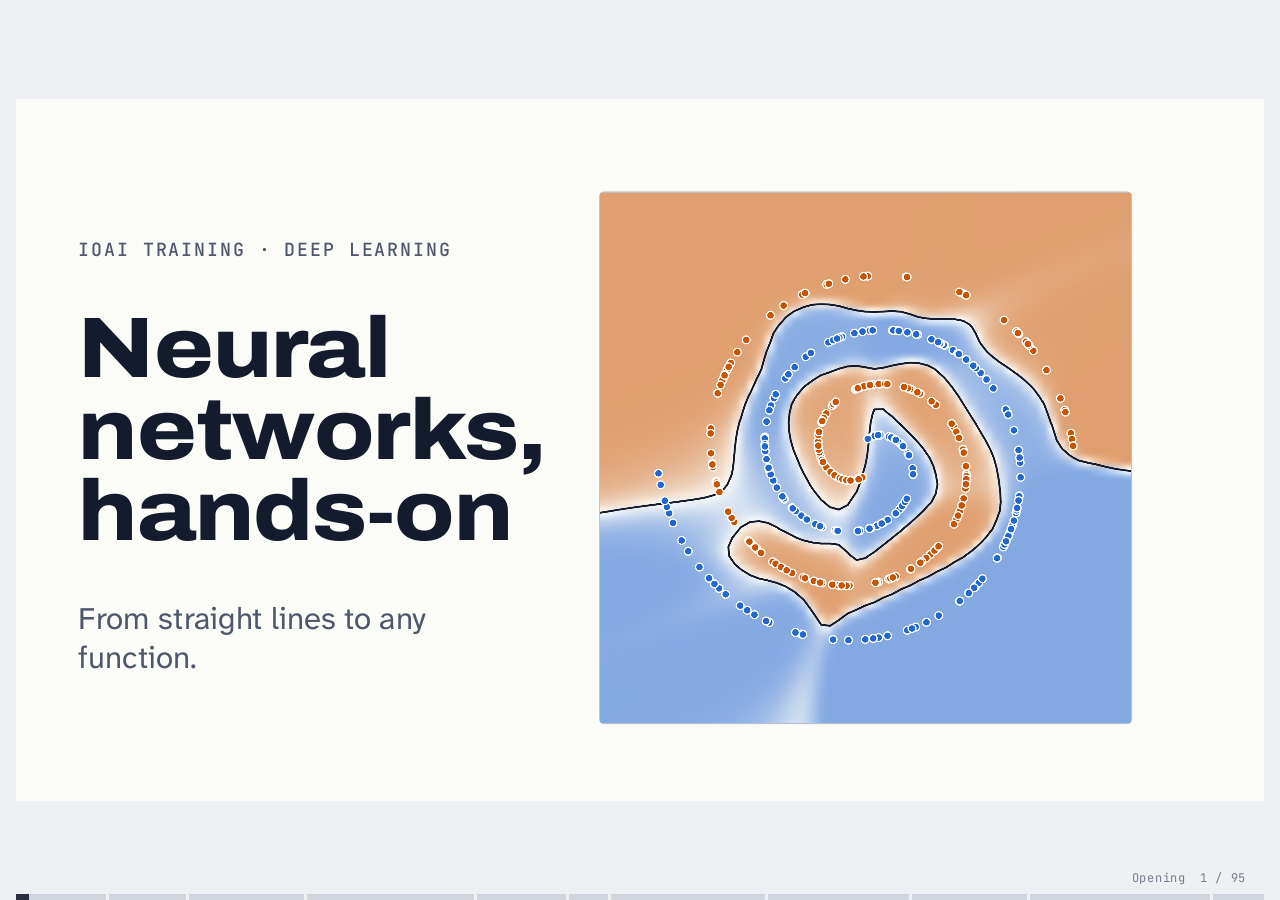
==== ioai-deep-learning/lecture-full.html @ a87f7455 "Lean main deck (50 slides) via src/LEAN.json; full deck kept as lecture-full.html; plain-words refre" ====
<!doctype html>
<html lang="en">
<head>
<meta charset="utf-8">
<meta name="viewport" content="width=device-width, initial-scale=1, viewport-fit=cover">
<title>Neural Networks, Hands-On</title>
<meta name="claude:viewport-fit-sides" content="cover">
<meta name="description" content="A 3-hour visual lecture on neural networks for olympiad training">
<style>
@font-face {
  font-family: 'Archivo';
  font-style: normal;
  font-weight: 400 900;
  font-stretch: 62% 125%;
  font-display: swap;
  src: url([data-uri]) format('woff2');
  unicode-range: U+0000-00FF, U+0131, U+0152-0153, U+02BB-02BC, U+02C6, U+02DA, U+02DC, U+0304, U+0308, U+0329, U+2000-206F, U+20AC, U+2122, U+2191, U+2193, U+2212, U+2215, U+FEFF, U+FFFD;
}
@font-face {
  font-family: 'Atkinson Hyperlegible Next';
  font-style: italic;
  font-weight: 400 400;
  font-display: swap;
  src: url([data-uri]) format('woff2');
  unicode-range: U+0000-00FF, U+0131, U+0152-0153, U+02BB-02BC, U+02C6, U+02DA, U+02DC, U+0304, U+0308, U+0329, U+2000-206F, U+20AC, U+2122, U+2191, U+2193, U+2212, U+2215, U+FEFF, U+FFFD;
}
@font-face {
  font-family: 'Atkinson Hyperlegible Next';
  font-style: normal;
  font-weight: 400 700;
  font-display: swap;
  src: url([data-uri]) format('woff2');
  unicode-range: U+0000-00FF, U+0131, U+0152-0153, U+02BB-02BC, U+02C6, U+02DA, U+02DC, U+0304, U+0308, U+0329, U+2000-206F, U+20AC, U+2122, U+2191, U+2193, U+2212, U+2215, U+FEFF, U+FFFD;
}
@font-face {
  font-family: 'JetBrains Mono';
  font-style: normal;
  font-weight: 400 600;
  font-display: swap;
  src: url([data-uri]) format('woff2');
  unicode-range: U+0000-00FF, U+0131, U+0152-0153, U+02BB-02BC, U+02C6, U+02DA, U+02DC, U+0304, U+0308, U+0329, U+2000-206F, U+20AC, U+2122, U+2191, U+2193, U+2212, U+2215, U+FEFF, U+FFFD;
}
@font-face {
  font-family: 'STIX Two Text';
  font-style: italic;
  font-weight: 400 400;
  font-display: swap;
  src: url([data-uri]) format('woff2');
  unicode-range: U+0000-00FF, U+0131, U+0152-0153, U+02BB-02BC, U+02C6, U+02DA, U+02DC, U+0304, U+0308, U+0329, U+2000-206F, U+20AC, U+2122, U+2191, U+2193, U+2212, U+2215, U+FEFF, U+FFFD;
}
@font-face {
  font-family: 'STIX Two Text';
  font-style: normal;
  font-weight: 400 400;
  font-display: swap;
  src: url([data-uri]) format('woff2');
  unicode-range: U+0000-00FF, U+0131, U+0152-0153, U+02BB-02BC, U+02C6, U+02DA, U+02DC, U+0304, U+0308, U+0329, U+2000-206F, U+20AC, U+2122, U+2191, U+2193, U+2212, U+2215, U+FEFF, U+FFFD;
}
/* Layout: a fixed 1920x1080 stage on cool graph paper; one idea per slide,
   left-aligned on a 12-column grid with 96px margins; plots carry the meaning,
   words are labels. Class 0 is always blue, class 1 always orange, and anything
   about gradients or learning is magenta.                                     */
:root {
  --bg: #eef0f3;            /* around the stage */
  --paper: #fbfbf8;         /* slide surface */
  --ink: #141b2d;           /* text and main strokes */
  --muted: #4f586b;         /* secondary text, axes */
  --rule: #b9c0cc;          /* hairlines */
  --grid: #e1e5eb;          /* grid inside plots */
  --paper-grid: #eaedf2;    /* faint graph paper behind slides */
  --c0: #2266d0;            /* class 0 / "miss" / negative */
  --c1: #c85400;            /* class 1 / "made" / positive */
  --grad: #a8145f;          /* gradients and learning */
  --ok: #16794f;
  --bad: #b8261a;
  --hi: #ffe27a;            /* highlighter */
  --code-bg: #f1f2f6;
  --c0-soft: #d8e3f2;
  --c1-soft: #f3e0d0;
  --grad-soft: #eed6e0;
  --font-display: 'Archivo', 'Arial Narrow', 'Helvetica Neue', Arial, sans-serif;
  --font-body: 'Atkinson Hyperlegible Next', 'Atkinson Hyperlegible', 'Segoe UI', 'Helvetica Neue', Arial, sans-serif;
  --font-mono: 'JetBrains Mono', 'Cascadia Code', 'SFMono-Regular', Consolas, 'Liberation Mono', monospace;
  --font-math: 'STIX Two Text', 'Cambria Math', 'Times New Roman', serif;
}
@media (prefers-color-scheme: dark) {
  :root:not([data-theme="light"]) {
    --bg: #090c13; --paper: #121725; --ink: #e9edf5; --muted: #a7b0c2; --rule: #3a445c; --grid: #222a3d; --paper-grid: #181f2f;
    --c0: #6aa6ff; --c1: #ff9a3d; --grad: #f0448f; --ok: #4cc795; --bad: #ff7366; --hi: #5a4a12;
    --code-bg: #0d1220; --c0-soft: #253655; --c1-soft: #46342a; --grad-soft: #43213c;
    color-scheme: dark;
  }
}
:root[data-theme="dark"] {
  --bg: #090c13; --paper: #121725; --ink: #e9edf5; --muted: #a7b0c2; --rule: #3a445c; --grid: #222a3d; --paper-grid: #181f2f;
  --c0: #6aa6ff; --c1: #ff9a3d; --grad: #f0448f; --ok: #4cc795; --bad: #ff7366; --hi: #5a4a12;
  --code-bg: #0d1220; --c0-soft: #253655; --c1-soft: #46342a; --grad-soft: #43213c;
  color-scheme: dark;
}

[hidden] { display: none !important; }
html, body { height: 100%; }
body {
  margin: 0;
  background: var(--bg);
  color: var(--ink);
  font-family: var(--font-body);
  overflow: hidden;
  padding-left: max(16px, env(safe-area-inset-left, 0px));
  padding-right: max(16px, env(safe-area-inset-right, 0px));
  box-sizing: border-box;
}
:fullscreen body, body:has(#deck:fullscreen) { padding-left: 0; padding-right: 0; }
#deck { position: relative; width: 100%; height: 100%; overflow: hidden; }
#deck.no-cursor, #deck.no-cursor * { cursor: none !important; }

.stage {
  position: absolute; left: 0; top: 0;
  width: 1920px; height: 1080px;
  transform-origin: 0 0;
}

/* ---------- slide surface ---------- */
.slide {
  position: absolute; inset: 0;
  box-sizing: border-box;
  padding: 96px 96px 72px;
  background-color: var(--paper);
  background-image:
    linear-gradient(var(--paper-grid) 1.5px, transparent 1.5px),
    linear-gradient(90deg, var(--paper-grid) 1.5px, transparent 1.5px);
  background-size: 48px 48px;
  background-position: 0 0;
  font-size: 40px;
  line-height: 1.3;
  display: flex; flex-direction: column; gap: 32px;
  visibility: hidden;
  opacity: 0;
  transition: opacity .25s ease, visibility 0s linear .25s;
  overflow: hidden;
}
.slide.plain { background-image: none; }
.slide.is-active { visibility: visible; opacity: 1; transition: opacity .25s ease; }
@media (prefers-reduced-motion: reduce) { .slide, [data-step], [data-only] { transition: none !important; } }

/* ---------- type ---------- */
.slide h1, .slide h2, .slide h3 { font-family: var(--font-display); margin: 0; text-wrap: balance; letter-spacing: -0.01em; }
.slide h1 { font-size: 132px; line-height: 0.95; font-weight: 800; font-stretch: 112%; }
.slide h2 { font-size: 68px; line-height: 1.02; font-weight: 750; font-stretch: 108%; }
.slide h3 { font-size: 44px; line-height: 1.1; font-weight: 700; }
.slide p { margin: 0; max-width: 28em; }
.kicker {
  font-family: var(--font-mono); font-size: 28px; letter-spacing: .1em; text-transform: uppercase;
  color: var(--muted); font-weight: 500;
}
.big { font-family: var(--font-display); font-size: 104px; line-height: 1; font-weight: 800; font-stretch: 110%; letter-spacing: -0.015em; text-wrap: balance; }
.huge { font-family: var(--font-display); font-size: 220px; line-height: .9; font-weight: 800; font-stretch: 115%; letter-spacing: -0.02em; }
.lead { font-size: 48px; line-height: 1.25; }
.small { font-size: 32px; }
.tiny { font-size: 28px; color: var(--muted); }
.muted { color: var(--muted); }
.c0 { color: var(--c0); } .c1 { color: var(--c1); } .grad { color: var(--grad); }
.ok { color: var(--ok); } .bad { color: var(--bad); }
.mono { font-family: var(--font-mono); }
.strike { text-decoration: line-through; text-decoration-thickness: 6px; text-decoration-color: var(--bad); }
mark { background: var(--hi); color: inherit; padding: 0 .12em; border-radius: 4px; }
.num { font-variant-numeric: tabular-nums; }

/* maths without a maths library: <span class="m"><i>w</i><sub>1</sub>…</span> */
.m { font-family: var(--font-math); font-size: 1.12em; white-space: nowrap; }
.m i { font-style: italic; }
.m b { font-weight: 700; font-style: normal; }
.m sub, .m sup { font-size: .62em; line-height: 0; }
.eq { font-family: var(--font-math); font-size: 64px; line-height: 1.3; }
.eq i { font-style: italic; }
.eq sub, .eq sup { font-size: .6em; line-height: 0; }
.frac { display: inline-flex; flex-direction: column; vertical-align: middle; text-align: center; font-size: .9em; margin: 0 .1em; }
.frac > span:first-child { border-bottom: 3px solid currentColor; padding: 0 .15em; }

/* ---------- layout helpers ---------- */
.row { display: flex; gap: 48px; align-items: center; }
.col { display: flex; flex-direction: column; gap: 24px; }
.split { display: grid; grid-template-columns: 1fr 1fr; gap: 64px; align-items: center; flex: 1; min-height: 0; }
.split-37 { grid-template-columns: 3fr 7fr; }
.split-46 { grid-template-columns: 4fr 6fr; }
.split-64 { grid-template-columns: 6fr 4fr; }
.split-73 { grid-template-columns: 7fr 3fr; }
.split > * { min-width: 0; }
.grow { flex: 1; min-height: 0; }
.center { align-items: center; justify-content: center; text-align: center; }
.center p { margin-left: auto; margin-right: auto; }
.bottom { margin-top: auto; }
.stack { display: grid; }
.stack > * { grid-area: 1 / 1; }
.fill-center { flex: 1; display: flex; align-items: center; justify-content: center; min-height: 0; }
.gap-s { gap: 16px; } .gap-l { gap: 72px; }
.w-100 { width: 100%; }

/* small labelled marker for activity types: predict / try / paper / code / pair */
.tag {
  display: inline-flex; align-items: center; gap: .5em;
  font-family: var(--font-mono); font-size: 28px; font-weight: 600; letter-spacing: .1em; text-transform: uppercase;
  padding: 8px 18px 7px; border: 3px solid currentColor; border-radius: 0; color: var(--ink);
  width: fit-content;
}
.tag-try, .tag-paper, .tag-code, .tag-pair { color: var(--ink); }
.tag-predict { background: var(--ink); color: var(--paper); border-color: var(--ink); }
.tag-warn { color: var(--bad); }

/* boxed figure / panel, used sparingly */
.panel { background: var(--paper); border: 2px solid var(--rule); border-radius: 4px; padding: 28px 32px; }
.panel-tight { padding: 16px 20px; }
.callout { border-left: 8px solid var(--grad); padding: 8px 0 8px 28px; }

/* tables */
.tbl { border-collapse: collapse; font-size: 34px; }
.tbl th, .tbl td { text-align: left; padding: 14px 28px 14px 0; border-bottom: 2px solid var(--rule); vertical-align: top; }
.tbl th { font-family: var(--font-mono); font-size: 22px; letter-spacing: .1em; text-transform: uppercase; color: var(--muted); font-weight: 600; }
.tbl tr:last-child td { border-bottom: 0; }

/* ---------- step builds ---------- */
[data-step] { opacity: 0; transform: translateY(14px); transition: opacity .35s ease, transform .35s ease; }
[data-step].is-shown { opacity: 1; transform: none; }
[data-step].fade { transform: none; }
[data-step].dim-after.is-shown:not(.is-current) { opacity: .35; }
[data-only] { opacity: 0; visibility: hidden; transition: opacity .3s ease; }
[data-only].is-shown { opacity: 1; visibility: visible; }
[data-until].is-gone { opacity: 0; visibility: hidden; }
.stack > [data-only] { transition: opacity .3s ease, visibility 0s; }

/* ---------- code ---------- */
pre.code {
  margin: 0; font-family: var(--font-mono); font-size: 34px; line-height: 1.5;
  background: var(--code-bg); border-radius: 0; padding: 28px 36px; color: var(--ink);
  overflow: hidden; white-space: pre; tab-size: 4; border: 0; border-left: 6px solid var(--ink); max-width: 100%; box-sizing: border-box;
  font-variant-ligatures: none;
}
pre.code-s { font-size: 28px; padding: 22px 28px; }
pre.code-l { font-size: 40px; }
pre.code code { font-family: inherit; }
pre.code .ln { display: inline-block; min-width: 100%; transition: opacity .3s ease, background-color .3s ease; border-radius: 4px; }
pre.code.has-hl .ln { opacity: .45; }
pre.code.has-hl .ln.hl { opacity: 1; background: var(--hi); box-shadow: -14px 0 0 var(--hi), 14px 0 0 var(--hi); }
.t-kw, .t-dec { color: var(--ink); font-weight: 700; }
.t-str { color: var(--ok); }
.t-num { color: var(--ink); }
.t-com { color: var(--muted); font-style: italic; }
.t-fn, .t-bi { color: var(--ink); }
.t-self { color: var(--ink); font-style: italic; }
.t-attr { color: inherit; }
.t-op { color: var(--muted); }
code.ic { font-family: var(--font-mono); font-size: .85em; background: var(--code-bg); padding: .05em .3em; border-radius: 6px; border: 1.5px solid var(--rule); white-space: nowrap; }

/* ---------- demo controls ---------- */
canvas { display: block; touch-action: none; }
.ui-row { display: flex; flex-wrap: wrap; gap: 20px 32px; align-items: center; }
.ui-slider { display: grid; grid-template-columns: auto 1fr auto; align-items: center; gap: 20px; font-size: 32px; min-width: 0; }
.ui-slider-label { color: var(--muted); white-space: nowrap; }
.ui-slider-value { font-family: var(--font-mono); font-size: 30px; min-width: 4.2em; text-align: right; font-variant-numeric: tabular-nums; color: var(--ink); }
.ui-slider input[type=range] { -webkit-appearance: none; appearance: none; width: 100%; min-width: 220px; height: 44px; background: transparent; cursor: pointer; margin: 0; }
.ui-slider input[type=range]::-webkit-slider-runnable-track { height: 8px; background: var(--rule); border-radius: 4px; }
.ui-slider input[type=range]::-moz-range-track { height: 8px; background: var(--rule); border-radius: 4px; }
.ui-slider input[type=range]::-webkit-slider-thumb { -webkit-appearance: none; width: 36px; height: 36px; border-radius: 50%; background: var(--ink); margin-top: -14px; border: 4px solid var(--paper); box-shadow: 0 0 0 2px var(--ink); }
.ui-slider input[type=range]::-moz-range-thumb { width: 28px; height: 28px; border-radius: 50%; background: var(--ink); border: 4px solid var(--paper); box-shadow: 0 0 0 2px var(--ink); }
.ui-slider input[type=range]:focus-visible { outline: 3px solid var(--grad); outline-offset: 4px; border-radius: 8px; }
.ui-btn {
  font-family: var(--font-body); font-size: 30px; font-weight: 700; color: var(--ink);
  background: var(--paper); border: 3px solid var(--ink); border-radius: 8px; padding: 10px 26px; cursor: pointer;
}
.ui-btn:hover { background: var(--code-bg); }
.ui-btn:focus-visible, .ui-choice button:focus-visible { outline: 3px solid var(--grad); outline-offset: 3px; }
.ui-btn-primary { background: var(--ink); color: var(--paper); }
.ui-btn-primary:hover { background: var(--ink); opacity: .88; }
.ui-choice { align-self: flex-start; display: inline-flex; align-items: center; gap: 0; border: 3px solid var(--ink); border-radius: 8px; overflow: hidden; }
.ui-choice-label { padding: 0 18px; color: var(--muted); font-size: 26px; }
.ui-choice button { font-family: var(--font-body); font-size: 28px; font-weight: 700; background: var(--paper); color: var(--ink); border: 0; border-left: 3px solid var(--ink); padding: 10px 22px; cursor: pointer; }
.ui-choice-label + button { border-left: 3px solid var(--ink); }
.ui-choice button:first-child { border-left: 0; }
.ui-choice button.is-on { background: var(--ink); color: var(--paper); }
.ui-readout { display: flex; flex-direction: column; gap: 2px; }
.ui-readout-label { font-family: var(--font-mono); font-size: 26px; letter-spacing: .12em; text-transform: uppercase; color: var(--muted); }
.ui-readout-value { font-family: var(--font-mono); font-size: 44px; font-weight: 600; font-variant-numeric: tabular-nums; }

/* ---------- deck chrome ---------- */
.deck-bar { position: absolute; left: 0; right: 0; bottom: 0; height: 6px; display: flex; gap: 3px; z-index: 5; opacity: .9; }
.deck-bar-seg { background: color-mix(in srgb, var(--rule) 60%, transparent); position: relative; }
.deck-bar-fill { position: absolute; inset: 0 auto 0 0; width: 0; background: var(--muted); transition: width .3s ease; }
.deck-bar-seg.is-current .deck-bar-fill { background: var(--ink); }
.deck-corner {
  position: absolute; right: 18px; bottom: 14px; z-index: 5; display: flex; gap: 14px; align-items: baseline;
  font-family: var(--font-mono); font-size: 12px; color: var(--muted); letter-spacing: .06em; pointer-events: none; opacity: .75;
}
.deck-corner-clock { color: var(--grad); font-weight: 700; }
.deck-black { position: absolute; inset: 0; background: #000; z-index: 40; }
.deck-laser {
  position: absolute; left: -11px; top: -11px; width: 22px; height: 22px; border-radius: 50%; z-index: 50; pointer-events: none;
  background: radial-gradient(circle, #ff2a2a 0 35%, rgba(255, 42, 42, .35) 36% 100%);
  box-shadow: 0 0 18px 6px rgba(255, 42, 42, .45);
}
.deck-notes {
  position: absolute; left: 0; right: 0; bottom: 0; max-height: 46%; overflow: auto; z-index: 30;
  background: var(--paper); border-top: 3px solid var(--grad); color: var(--ink);
  padding: 16px max(24px, env(safe-area-inset-right, 0px)) 24px max(24px, env(safe-area-inset-left, 0px));
  font-size: 17px; line-height: 1.5; box-shadow: 0 -10px 30px rgba(0, 0, 0, .15);
}
.deck-notes-head { display: flex; justify-content: space-between; gap: 16px; flex-wrap: wrap; font-family: var(--font-mono); font-size: 13px; color: var(--muted); margin-bottom: 10px; }
.deck-notes-pace em { color: var(--bad); font-style: normal; font-weight: 700; }
.deck-notes-body { max-width: 75ch; }
.deck-notes-body p { margin: 0 0 .6em; }
.deck-notes-body ul, .deck-notes-body ol { margin: 0 0 .6em; padding-left: 1.3em; }
.deck-notes-body b { color: var(--ink); }
.deck-notes-body .say::before { content: 'SAY  '; font-family: var(--font-mono); font-size: 11px; color: var(--grad); font-weight: 700; letter-spacing: .1em; }
.deck-notes-body .ask::before { content: 'ASK  '; font-family: var(--font-mono); font-size: 11px; color: var(--c0); font-weight: 700; letter-spacing: .1em; }
.deck-notes-body .ans::before { content: 'ANSWER  '; font-family: var(--font-mono); font-size: 11px; color: var(--ok); font-weight: 700; letter-spacing: .1em; }
.deck-notes-body .do::before { content: 'DO  '; font-family: var(--font-mono); font-size: 11px; color: var(--c1); font-weight: 700; letter-spacing: .1em; }
.deck-notes-body .time::before { content: 'TIME  '; font-family: var(--font-mono); font-size: 11px; color: var(--muted); font-weight: 700; letter-spacing: .1em; }

.deck-overview { position: absolute; inset: 0; z-index: 35; background: var(--bg); overflow: auto; }
.deck-overview-inner {
  display: grid; grid-template-columns: repeat(auto-fill, minmax(240px, 1fr)); gap: 28px;
  padding: 28px max(24px, env(safe-area-inset-right, 0px)) 40px max(24px, env(safe-area-inset-left, 0px));
}
.deck-ov-sec h3 { font-family: var(--font-display); font-size: 18px; margin: 0 0 8px; font-weight: 750; }
.deck-ov-sec h3 span { font-family: var(--font-mono); color: var(--grad); margin-right: 4px; }
.deck-ov-sec h3 em { font-family: var(--font-mono); font-size: 12px; color: var(--muted); font-style: normal; font-weight: 400; margin-left: 6px; }
.deck-ov-sec ol { list-style: none; margin: 0; padding: 0; }
.deck-ov-sec li { font-size: 14px; padding: 4px 6px; border-radius: 4px; cursor: pointer; display: flex; gap: 8px; }
.deck-ov-sec li:hover { background: var(--paper); }
.deck-ov-sec li.is-current { background: var(--ink); color: var(--paper); }
.deck-ov-sec li .n { font-family: var(--font-mono); color: var(--muted); min-width: 2.2em; text-align: right; }
.deck-ov-sec li.is-current .n { color: inherit; }
.deck-help { position: absolute; inset: 0; z-index: 45; display: grid; place-items: center; background: color-mix(in srgb, var(--bg) 70%, transparent); }
.deck-help-card { background: var(--paper); border: 2px solid var(--rule); border-radius: 12px; padding: 24px 32px; max-width: min(560px, 90vw); }
.deck-help-card h2 { font-family: var(--font-display); margin: 0 0 12px; font-size: 22px; }
.deck-help-card dl { display: grid; grid-template-columns: auto 1fr; gap: 6px 20px; margin: 0; font-size: 15px; }
.deck-help-card dt { font-family: var(--font-mono); color: var(--grad); }
.deck-help-card dd { margin: 0; }

/* presenter window: slide on the left, notes on the right */
.is-presenter body { display: flex; gap: 24px; padding: 16px max(16px, env(safe-area-inset-right, 0px)) 16px max(16px, env(safe-area-inset-left, 0px)); overflow: auto; height: auto; min-height: 100%; }
.is-presenter #deck { flex: none; }
.is-presenter .deck-presenter-panel { flex: 1; min-width: 0; font-size: 19px; line-height: 1.5; }
.is-presenter .deck-presenter-panel .deck-notes-head { font-family: var(--font-mono); font-size: 15px; color: var(--muted); display: flex; flex-direction: column; gap: 6px; margin-bottom: 14px; }
.is-presenter .deck-presenter-panel .deck-notes-pace b { font-size: 28px; color: var(--grad); }
@media (max-width: 900px) { .is-presenter body { flex-direction: column; } }

/* ---------- widgets ---------- */
.pg { display: flex; flex-direction: column; gap: 20px; }
.pg-main { display: flex; gap: 36px; align-items: flex-start; }
.pg-canvas canvas { border-radius: 8px; }
.pg-side { display: flex; flex-direction: column; gap: 26px; min-width: 0; }
.pg-readouts { gap: 40px; }
.pg-neurons { display: flex; flex-direction: column; gap: 12px; }
.pg-neuron { border-radius: 6px; border: 2px solid var(--rule); }
.pg-loss canvas { border-bottom: 2px solid var(--rule); }
.fit1d { display: flex; flex-direction: column; gap: 22px; }
.fit1d-controls { gap: 28px 40px; }
.courtnet { display: flex; gap: 48px; align-items: flex-start; }
.courtnet canvas { border-radius: 6px; }
.courtnet-side { display: flex; flex-direction: column; gap: 28px; min-width: 0; }
.timer { display: flex; flex-direction: column; gap: 24px; align-items: flex-start; }
.timer-face { font-family: var(--font-mono); font-size: 200px; line-height: 1; font-weight: 600; font-variant-numeric: tabular-nums; letter-spacing: -0.02em; color: var(--ink); }
.timer.is-done .timer-face { color: var(--paper); background: var(--ink); padding: 0 .1em; }
svg.net { overflow: visible; max-width: 100%; height: auto; }
svg.loop { max-width: 100%; height: auto; overflow: visible; }
.map { display: flex; flex-direction: column; gap: 10px; }
.map-row { display: grid; grid-template-columns: 110px 520px 1fr auto; align-items: center; gap: 28px; font-size: 34px; }
.map-clock { font-family: var(--font-mono); font-size: 28px; color: var(--muted); font-variant-numeric: tabular-nums; }
.map-bar { height: 34px; position: relative; }
.map-bar span { position: absolute; inset: 0 auto 0 0; background: var(--ink); border-radius: 4px; }
.map-row.brk .map-bar span { background: var(--rule); }
.map-row.brk .map-title { color: var(--muted); }
.map-row.code .map-bar span { background: var(--c0); }
.map-row.task .map-bar span { background: var(--c1); }
.map-min { font-family: var(--font-mono); font-size: 26px; color: var(--muted); }

/* ---------- diagram vocabulary (inline SVG with class="dg") ---------- */
svg.dg { overflow: visible; max-width: 100%; height: auto; }
.dg text { dominant-baseline: central; }
.dg .nrn { fill: var(--paper); stroke: var(--ink); stroke-width: 3.5; }
.dg .nrn.in { fill: var(--code-bg); }
.dg .nrn.out { stroke-width: 5; }
.dg .nrn.on { fill: var(--hi); }
.dg .w { stroke-linecap: round; stroke-opacity: .85; stroke: var(--muted); stroke-width: 3; }
.dg .w.pos { stroke: var(--c1); } .dg .w.neg { stroke: var(--c0); }
.dg .w.off { stroke: var(--rule); stroke-dasharray: 2 8; }
.dg .box { fill: var(--paper); stroke: var(--ink); stroke-width: 3; }
.dg .box.act { fill: var(--code-bg); }
.dg .flow { fill: none; stroke: var(--ink); stroke-width: 5; marker-end: url(#ah-ink); }
.dg .back { fill: none; stroke: var(--grad); stroke-width: 5; stroke-dasharray: 14 10; marker-end: url(#ah-grad); }
.dg .lbl { font: 600 30px var(--font-mono); fill: var(--ink); text-anchor: middle; }
.dg .lbl-s { font: 500 28px var(--font-mono); fill: var(--muted); text-anchor: middle; }
.dg .lbl-m { font: italic 36px var(--font-math); fill: var(--ink); text-anchor: middle; }
.dg .lbl-g { font: italic 36px var(--font-math); fill: var(--grad); text-anchor: middle; }
.dg .lbl-b { font: 800 40px var(--font-display); fill: var(--ink); text-anchor: middle; }
.dg .t-data { fill: var(--code-bg); stroke: var(--ink); stroke-width: 3; }
.dg .t-param { fill: var(--grad-soft); stroke: var(--ink); stroke-width: 3; }
.dg .t-gradt { fill: none; stroke: var(--grad); stroke-width: 4; stroke-dasharray: 12 8; }
.dg .t-shared { stroke: var(--ink); stroke-width: 7; }
.dg .t-clash { stroke: var(--bad); stroke-width: 7; }
.dg .c0 { fill: var(--c0); } .dg .c1 { fill: var(--c1); } .dg .ink { fill: var(--ink); } .dg .muted { fill: var(--muted); }

/* pen and whiteboard (keys D, E, W) */
.deck-ink { position: absolute; inset: 0; width: 1920px; height: 1080px; z-index: 20; pointer-events: none; }
.deck-ink.is-drawing { pointer-events: auto; cursor: crosshair; touch-action: none; }
.deck-board {
  position: absolute; inset: 0; z-index: 19; background-color: var(--paper);
  background-image: linear-gradient(var(--grid) 1.5px, transparent 1.5px), linear-gradient(90deg, var(--grid) 1.5px, transparent 1.5px);
  background-size: 48px 48px;
}

</style>
</head>
<body>
<svg width="0" height="0" style="position:absolute" aria-hidden="true"><defs><marker id="ah-ink" viewBox="0 0 12 12" refX="10" refY="6" markerWidth="5" markerHeight="5" markerUnits="strokeWidth" orient="auto-start-reverse"><path d="M0,0 L12,6 L0,12 z" style="fill:var(--ink)"/></marker><marker id="ah-grad" viewBox="0 0 12 12" refX="10" refY="6" markerWidth="5" markerHeight="5" markerUnits="strokeWidth" orient="auto-start-reverse"><path d="M1,1 L11,6 L1,11" style="fill:none;stroke:var(--grad);stroke-width:2.2;stroke-linejoin:round"/></marker></defs></svg>
<div id="deck" role="application" aria-label="Slides"></div>
<script>
/* NN: a tiny, readable neural-network toolkit for the live demos.
   Seeded randomness, activations, an MLP with backprop, SGD / momentum / Adam,
   and small 2-D datasets. Everything runs in plain JS, fast enough to train
   a 2-8-8-1 network on 500 points many times per frame.                       */
(function () {
  'use strict';
  const NN = (window.NN = {});

  /* ---------- randomness ---------- */
  NN.rng = function (seed) {
    let a = (seed >>> 0) || 1;
    const r = function () {
      a = (a + 0x6d2b79f5) >>> 0;
      let t = a;
      t = Math.imul(t ^ (t >>> 15), t | 1);
      t ^= t + Math.imul(t ^ (t >>> 7), t | 61);
      return ((t ^ (t >>> 14)) >>> 0) / 4294967296;
    };
    r.normal = function () {
      let u = 0, v = 0;
      while (u === 0) u = r();
      v = r();
      return Math.sqrt(-2 * Math.log(u)) * Math.cos(2 * Math.PI * v);
    };
    r.uniform = (lo, hi) => lo + (hi - lo) * r();
    return r;
  };

  /* ---------- activations: f(z) and f'(z) ---------- */
  const sig = z => 1 / (1 + Math.exp(-z));
  NN.sigmoid = sig;
  const erfApprox = x => { // Abramowitz-Stegun 7.1.26
    const s = Math.sign(x); x = Math.abs(x);
    const t = 1 / (1 + 0.3275911 * x);
    const y = 1 - (((((1.061405429 * t - 1.453152027) * t) + 1.421413741) * t - 0.284496736) * t + 0.254829592) * t * Math.exp(-x * x);
    return s * y;
  };
  NN.act = {
    linear: { f: z => z, d: () => 1, name: 'none' },
    relu: { f: z => (z > 0 ? z : 0), d: z => (z > 0 ? 1 : 0), name: 'ReLU' },
    leaky: { f: z => (z > 0 ? z : 0.1 * z), d: z => (z > 0 ? 1 : 0.1), name: 'Leaky ReLU' },
    tanh: { f: z => Math.tanh(z), d: z => { const t = Math.tanh(z); return 1 - t * t; }, name: 'tanh' },
    sigmoid: { f: sig, d: z => { const s = sig(z); return s * (1 - s); }, name: 'sigmoid' },
    gelu: {
      f: z => 0.5 * z * (1 + erfApprox(z / Math.SQRT2)),
      d: z => 0.5 * (1 + erfApprox(z / Math.SQRT2)) + z * Math.exp(-z * z / 2) / Math.sqrt(2 * Math.PI),
      name: 'GELU',
    },
    silu: { f: z => z * sig(z), d: z => { const s = sig(z); return s + z * s * (1 - s); }, name: 'SiLU' },
    step: { f: z => (z > 0 ? 1 : 0), d: () => 0, name: 'step' },
  };

  /* ---------- MLP ---------- */
  // sizes like [2, 8, 8, 1]; hidden layers use `act`, the last layer is linear
  // (it outputs a logit for classification or a value for regression).
  function MLP(sizes, opt) {
    opt = opt || {};
    this.sizes = sizes.slice();
    this.act = opt.act || 'tanh';
    this.rng = NN.rng(opt.seed == null ? 1 : opt.seed);
    this.W = []; this.b = []; this.gW = []; this.gb = [];
    for (let l = 0; l < sizes.length - 1; l++) {
      const nin = sizes[l], nout = sizes[l + 1];
      // PyTorch nn.Linear default: U(-1/sqrt(in), 1/sqrt(in)); a bit larger helps tiny demos
      const k = (opt.initScale || 1) * Math.sqrt((this.act === 'relu' || this.act === 'leaky' ? 6 : 3) / nin);
      const W = new Float64Array(nin * nout);
      for (let i = 0; i < W.length; i++) W[i] = this.rng.uniform(-k, k);
      const b = new Float64Array(nout);
      if (this.act === 'relu' || this.act === 'leaky') for (let i = 0; i < nout; i++) b[i] = this.rng.uniform(-0.1, 0.1);
      this.W.push(W); this.b.push(b);
      this.gW.push(new Float64Array(nin * nout)); this.gb.push(new Float64Array(nout));
    }
    this.L = sizes.length - 1;
    // scratch buffers for one sample
    this.z = sizes.map(n => new Float64Array(n));
    this.a = sizes.map(n => new Float64Array(n));
    this.dz = sizes.map(n => new Float64Array(n));
  }
  NN.MLP = MLP;

  // forward one sample; returns the output array (shared buffer: copy if you keep it)
  MLP.prototype.forward = function (x) {
    const A = NN.act[this.act];
    const a0 = this.a[0];
    for (let i = 0; i < a0.length; i++) a0[i] = x[i];
    for (let l = 0; l < this.L; l++) {
      const nin = this.sizes[l], nout = this.sizes[l + 1];
      const W = this.W[l], b = this.b[l], ain = this.a[l], z = this.z[l + 1], aout = this.a[l + 1];
      const last = l === this.L - 1;
      for (let j = 0; j < nout; j++) {
        let s = b[j];
        const row = j * nin;
        for (let i = 0; i < nin; i++) s += W[row + i] * ain[i];
        z[j] = s;
        aout[j] = last ? s : A.f(s);
      }
    }
    return this.a[this.L];
  };
  MLP.prototype.predict = function (x) { return this.forward(x)[0]; };
  // value of hidden unit j in layer l (1-based hidden layers) after the last forward()
  MLP.prototype.hidden = function (l, j) { return this.a[l][j]; };

  MLP.prototype.zeroGrad = function () {
    for (let l = 0; l < this.L; l++) { this.gW[l].fill(0); this.gb[l].fill(0); }
  };

  // accumulate gradients for one sample, given dLoss/dOutput already in this.dz[L]
  MLP.prototype._backward = function () {
    const A = NN.act[this.act];
    for (let l = this.L - 1; l >= 0; l--) {
      const nin = this.sizes[l], nout = this.sizes[l + 1];
      const W = this.W[l], gW = this.gW[l], gb = this.gb[l];
      const dout = this.dz[l + 1], ain = this.a[l], din = this.dz[l];
      for (let i = 0; i < nin; i++) din[i] = 0;
      for (let j = 0; j < nout; j++) {
        const d = dout[j];
        if (d === 0) continue;
        gb[j] += d;
        const row = j * nin;
        for (let i = 0; i < nin; i++) { gW[row + i] += d * ain[i]; din[i] += d * W[row + i]; }
      }
      if (l > 0) { const z = this.z[l]; for (let i = 0; i < nin; i++) din[i] *= A.d(z[i]); }
    }
  };

  // one full pass over (a batch of) data: returns mean loss, leaves mean grads
  // loss: 'bce' (binary cross-entropy on logits, labels 0/1) or 'mse'
  MLP.prototype.lossAndGrad = function (X, Y, loss, idx) {
    this.zeroGrad();
    const n = idx ? idx.length : X.length;
    let total = 0;
    const dOut = this.dz[this.L];
    for (let t = 0; t < n; t++) {
      const k = idx ? idx[t] : t;
      const out = this.forward(X[k])[0];
      const y = Y[k];
      if (loss === 'mse') {
        const e = out - y;
        total += e * e;
        dOut[0] = 2 * e / n;
      } else {
        // log(1 + e^z) - y z, computed stably
        total += Math.max(out, 0) - out * y + Math.log1p(Math.exp(-Math.abs(out)));
        dOut[0] = (sig(out) - y) / n;
      }
      this._backward();
    }
    return total / n;
  };
  MLP.prototype.params = function () { return this.W.concat(this.b); };
  MLP.prototype.grads = function () { return this.gW.concat(this.gb); };
  MLP.prototype.count = function () { return this.params().reduce((s, p) => s + p.length, 0); };
  MLP.prototype.accuracy = function (X, Y) {
    let ok = 0;
    for (let k = 0; k < X.length; k++) ok += (this.predict(X[k]) > 0 ? 1 : 0) === Y[k] ? 1 : 0;
    return ok / X.length;
  };

  /* ---------- optimizers on lists of Float64Arrays ---------- */
  // NN.optimizer('sgd' | 'momentum' | 'adam', {lr, beta, b1, b2, eps})
  NN.optimizer = function (kind, o) {
    o = Object.assign({ lr: 0.01, beta: 0.9, b1: 0.9, b2: 0.999, eps: 1e-8, wd: 0 }, o || {});
    const st = { kind, o, t: 0, m: null, v: null };
    st.reset = function () { st.t = 0; st.m = null; st.v = null; };
    st.step = function (params, grads) {
      if (!st.m) { st.m = params.map(p => new Float64Array(p.length)); st.v = params.map(p => new Float64Array(p.length)); }
      st.t++;
      const { lr, beta, b1, b2, eps, wd } = st.o;
      for (let k = 0; k < params.length; k++) {
        const p = params[k], g = grads[k], m = st.m[k], v = st.v[k];
        for (let i = 0; i < p.length; i++) {
          const gi = g[i];
          if (wd) p[i] -= lr * wd * p[i];
          if (kind === 'sgd') p[i] -= lr * gi;
          else if (kind === 'momentum') { m[i] = beta * m[i] + gi; p[i] -= lr * m[i]; }
          else if (kind === 'rmsprop') { v[i] = b2 * v[i] + (1 - b2) * gi * gi; p[i] -= lr * gi / (Math.sqrt(v[i]) + eps); }
          else { // adam
            m[i] = b1 * m[i] + (1 - b1) * gi;
            v[i] = b2 * v[i] + (1 - b2) * gi * gi;
            const mh = m[i] / (1 - Math.pow(b1, st.t)), vh = v[i] / (1 - Math.pow(b2, st.t));
            p[i] -= lr * mh / (Math.sqrt(vh) + eps);
          }
        }
      }
    };
    return st;
  };

  /* ---------- datasets: arrays X (pairs) and Y (0/1) in roughly [-1, 1]^2 ---------- */
  NN.data = {};
  NN.data.circle = function (n, seed, noise) {
    const r = NN.rng(seed || 7), X = [], Y = [];
    for (let i = 0; i < n; i++) {
      const inside = i % 2 === 0;
      const rad = inside ? 0.5 * Math.sqrt(r()) : 0.7 + 0.3 * r();
      const t = 2 * Math.PI * r();
      X.push([rad * Math.cos(t) + (noise || 0) * r.normal(), rad * Math.sin(t) + (noise || 0) * r.normal()]);
      Y.push(inside ? 1 : 0);
    }
    return { X, Y };
  };
  NN.data.xor = function (n, seed, noise) {
    const r = NN.rng(seed || 3), X = [], Y = [];
    for (let i = 0; i < n; i++) {
      let x = r.uniform(-1, 1), y = r.uniform(-1, 1);
      x += x > 0 ? 0.05 : -0.05; y += y > 0 ? 0.05 : -0.05;
      X.push([x + (noise || 0) * r.normal(), y + (noise || 0) * r.normal()]);
      Y.push(x * y > 0 ? 1 : 0);
    }
    return { X, Y };
  };
  NN.data.spiral = function (n, seed, noise) {
    const r = NN.rng(seed || 11), X = [], Y = [];
    for (let i = 0; i < n; i++) {
      const c = i % 2;
      const t = r() ;
      const rad = 0.08 + 0.9 * t;
      const ang = 1.75 * t * 2 * Math.PI + c * Math.PI;
      const s = noise == null ? 0.03 : noise;
      X.push([rad * Math.sin(ang) + s * r.normal(), rad * Math.cos(ang) + s * r.normal()]);
      Y.push(c);
    }
    return { X, Y };
  };
  NN.data.blobs = function (n, seed, spread) {
    const r = NN.rng(seed || 5), X = [], Y = [];
    const s = spread || 0.22;
    for (let i = 0; i < n; i++) {
      const c = i % 2;
      X.push([(c ? 0.45 : -0.45) + s * r.normal(), (c ? 0.35 : -0.35) + s * r.normal()]);
      Y.push(c);
    }
    return { X, Y };
  };
  NN.data.moons = function (n, seed, noise) {
    const r = NN.rng(seed || 9), X = [], Y = [];
    const s = noise == null ? 0.08 : noise;
    for (let i = 0; i < n; i++) {
      const c = i % 2, t = Math.PI * r();
      const x = c ? 1 - Math.cos(t) : Math.cos(t);
      const y = c ? 0.5 - Math.sin(t) : Math.sin(t);
      X.push([(x - 0.5) * 0.85 + s * r.normal(), (y - 0.25) * 0.85 + s * r.normal()]);
      Y.push(c);
    }
    return { X, Y };
  };
  NN.data.shuffle = function (n, rng) {
    const idx = Array.from({ length: n }, (_, i) => i);
    for (let i = n - 1; i > 0; i--) { const j = Math.floor(rng() * (i + 1)); const t = idx[i]; idx[i] = idx[j]; idx[j] = t; }
    return idx;
  };
})();


/* Plot: small canvas helpers for the demos. Colours always come from the CSS
   tokens, so every drawing follows the light/dark theme (redraw on api.onTheme). */
(function () {
  'use strict';
  const P = (window.Plot = {});

  // read a CSS custom property, e.g. P.css('--c0')
  P.css = function (name, elx) {
    return getComputedStyle(elx || document.documentElement).getPropertyValue(name).trim();
  };
  // the colour vocabulary used in every plot
  P.colors = function () {
    const c = n => P.css(n);
    return {
      bg: c('--bg'), paper: c('--paper'), ink: c('--ink'), muted: c('--muted'), grid: c('--grid'), rule: c('--rule'),
      c0: c('--c0'), c1: c('--c1'), grad: c('--grad'), ok: c('--ok'), bad: c('--bad'), hi: c('--hi'),
      fontBody: c('--font-body'), fontMono: c('--font-mono'), fontDisplay: c('--font-display'),
    };
  };

  /* ---------- colour maths ---------- */
  P.rgb = function (s) {
    s = s.trim();
    if (s[0] === '#') {
      if (s.length === 4) s = '#' + s[1] + s[1] + s[2] + s[2] + s[3] + s[3];
      return [parseInt(s.slice(1, 3), 16), parseInt(s.slice(3, 5), 16), parseInt(s.slice(5, 7), 16)];
    }
    const m = s.match(/[\d.]+/g);
    return m ? m.slice(0, 3).map(Number) : [0, 0, 0];
  };
  P.mix = function (a, b, t) {
    const A = Array.isArray(a) ? a : P.rgb(a), B = Array.isArray(b) ? b : P.rgb(b);
    return [A[0] + (B[0] - A[0]) * t, A[1] + (B[1] - A[1]) * t, A[2] + (B[2] - A[2]) * t];
  };
  P.str = (c, alpha) => alpha == null ? `rgb(${c.map(Math.round).join(',')})` : `rgba(${c.map(Math.round).join(',')},${alpha})`;
  P.alpha = (hex, a) => P.str(P.rgb(hex), a);

  /* ---------- canvas ---------- */
  // Creates a crisp canvas of CSS size w x h (stage pixels) inside parent.
  P.canvas = function (parent, w, h, cls) {
    const cv = document.createElement('canvas');
    const R = 2;
    cv.width = Math.round(w * R); cv.height = Math.round(h * R);
    cv.style.width = w + 'px'; cv.style.height = h + 'px';
    if (cls) cv.className = cls;
    parent.appendChild(cv);
    const ctx = cv.getContext('2d');
    ctx.setTransform(R, 0, 0, R, 0, 0);
    const o = { cv, ctx, w, h, R };
    // convert a pointer event to canvas coordinates (works with the scaled stage)
    o.pos = function (e) {
      const r = cv.getBoundingClientRect();
      return [(e.clientX - r.left) * w / r.width, (e.clientY - r.top) * h / r.height];
    };
    o.clear = function (fill) {
      ctx.save(); ctx.setTransform(1, 0, 0, 1, 0, 0);
      if (fill) { ctx.fillStyle = fill; ctx.fillRect(0, 0, cv.width, cv.height); }
      else ctx.clearRect(0, 0, cv.width, cv.height);
      ctx.restore();
    };
    return o;
  };

  // linear scale: s(x) maps domain -> range; s.inv(px) maps back
  P.scale = function (d0, d1, r0, r1) {
    const k = (r1 - r0) / (d1 - d0);
    const s = x => r0 + (x - d0) * k;
    s.inv = p => d0 + (p - r0) / k;
    s.domain = [d0, d1]; s.range = [r0, r1];
    return s;
  };
  // a square plotting frame: {sx, sy, x0, y0, x1, y1}
  P.frame = function (x0, y0, size, dom) {
    dom = dom || [-1.2, 1.2];
    return { sx: P.scale(dom[0], dom[1], x0, x0 + size), sy: P.scale(dom[0], dom[1], y0 + size, y0), x0, y0, x1: x0 + size, y1: y0 + size };
  };

  P.ticks = function (a, b, n) {
    const span = b - a, step0 = span / (n || 5);
    const mag = Math.pow(10, Math.floor(Math.log10(step0)));
    const err = step0 / mag;
    const step = (err >= 7.5 ? 10 : err >= 3.5 ? 5 : err >= 1.5 ? 2 : 1) * mag;
    const out = [];
    for (let v = Math.ceil(a / step) * step; v <= b + step * 1e-9; v += step) out.push(Math.abs(v) < step * 1e-9 ? 0 : v);
    return out;
  };

  // axes with light grid; opt: {xt, yt, xlabel, ylabel, grid, zero, font}
  P.axes = function (ctx, sx, sy, opt) {
    opt = opt || {};
    const C = P.colors();
    const [x0, x1] = sx.range, [y0, y1] = [sy.range[1], sy.range[0]];
    const xt = opt.xt || P.ticks(sx.domain[0], sx.domain[1], opt.nx || 5);
    const yt = opt.yt || P.ticks(sy.domain[0], sy.domain[1], opt.ny || 5);
    ctx.save();
    ctx.lineWidth = 1;
    if (opt.grid !== false) {
      ctx.strokeStyle = C.grid;
      xt.forEach(v => { const p = Math.round(sx(v)) + 0.5; ctx.beginPath(); ctx.moveTo(p, y0); ctx.lineTo(p, y1); ctx.stroke(); });
      yt.forEach(v => { const p = Math.round(sy(v)) + 0.5; ctx.beginPath(); ctx.moveTo(x0, p); ctx.lineTo(x1, p); ctx.stroke(); });
    }
    ctx.strokeStyle = C.muted; ctx.lineWidth = 2.5;
    if (opt.zero !== false) {
      if (sy.domain[0] <= 0 && sy.domain[1] >= 0) { ctx.beginPath(); ctx.moveTo(x0, sy(0)); ctx.lineTo(x1, sy(0)); ctx.stroke(); }
      if (sx.domain[0] <= 0 && sx.domain[1] >= 0) { ctx.beginPath(); ctx.moveTo(sx(0), y0); ctx.lineTo(sx(0), y1); ctx.stroke(); }
    }
    if (opt.labels !== false) {
      ctx.fillStyle = C.muted;
      ctx.font = `${opt.font || 26}px ${C.fontMono}`;
      const fmt = opt.fmt || (v => +v.toFixed(3) + '');
      ctx.textAlign = 'center'; ctx.textBaseline = 'top';
      const yb = opt.xAt != null ? sy(opt.xAt) : y1;
      xt.forEach(v => { if (opt.skipZero && v === 0) return; ctx.fillText((opt.fmtX || fmt)(v), sx(v), yb + 8); });
      ctx.textAlign = 'right'; ctx.textBaseline = 'middle';
      const xl = opt.yAt != null ? sx(opt.yAt) : x0;
      yt.forEach(v => { if (opt.skipZero && v === 0) return; ctx.fillText((opt.fmtY || fmt)(v), xl - 10, sy(v)); });
      ctx.font = `${opt.font || 28}px ${C.fontBody}`;
      if (opt.xlabel) { ctx.textAlign = 'right'; ctx.textBaseline = 'bottom'; ctx.fillStyle = C.ink; ctx.fillText(opt.xlabel, x1, (opt.xAt != null ? sy(opt.xAt) : y1) - 8); }
      if (opt.ylabel) { ctx.textAlign = 'left'; ctx.textBaseline = 'top'; ctx.fillStyle = C.ink; ctx.fillText(opt.ylabel, (opt.yAt != null ? sx(opt.yAt) : x0) + 10, y0 + 2); }
    }
    ctx.restore();
  };

  // polyline of a function over the x-domain
  P.fn = function (ctx, sx, sy, f, opt) {
    opt = opt || {};
    const [a, b] = sx.domain, n = opt.n || 400;
    ctx.save();
    ctx.beginPath();
    let pen = false;
    for (let i = 0; i <= n; i++) {
      const x = a + (b - a) * i / n, y = f(x);
      if (!isFinite(y)) { pen = false; continue; }
      const py = sy(y);
      if (opt.clip !== false && (py < sy.range[1] - 2000 || py > sy.range[0] + 2000)) { pen = false; continue; }
      pen ? ctx.lineTo(sx(x), py) : ctx.moveTo(sx(x), py);
      pen = true;
    }
    ctx.strokeStyle = opt.color || P.colors().ink;
    ctx.lineWidth = opt.width || 4;
    ctx.lineJoin = 'round'; ctx.lineCap = 'round';
    if (opt.dash) ctx.setLineDash(opt.dash);
    ctx.stroke();
    ctx.restore();
  };

  // clip drawing to a rectangle
  P.clip = function (ctx, x0, y0, x1, y1) { ctx.beginPath(); ctx.rect(x0, y0, x1 - x0, y1 - y0); ctx.clip(); };

  // points: X array of [x,y], Y labels (0/1) -> class colours
  P.points = function (ctx, X, Y, sx, sy, opt) {
    opt = opt || {};
    const C = P.colors();
    const r = opt.r || 7;
    ctx.save();
    ctx.lineWidth = opt.stroke || 2;
    ctx.strokeStyle = opt.edge || C.paper;
    for (let i = 0; i < X.length; i++) {
      ctx.beginPath();
      ctx.arc(sx(X[i][0]), sy(X[i][1]), r, 0, 2 * Math.PI);
      ctx.fillStyle = Y[i] ? C.c1 : C.c0;
      ctx.fill();
      ctx.stroke();
    }
    ctx.restore();
  };

  // probability heatmap: p(x,y) in [0,1] painted from class-0 tint to class-1 tint.
  // res = cells per side; uses an offscreen canvas and smooth upscaling.
  P.heat = function (ctx, f, fr, opt) {
    opt = opt || {};
    const res = opt.res || 60;
    const C = P.colors();
    const c0 = P.rgb(C.c0), c1 = P.rgb(C.c1), base = P.rgb(C.paper);
    const strength = opt.strength == null ? 0.55 : opt.strength;
    const mid = opt.mid == null ? 0.5 : opt.mid, span = opt.span || 0.5;
    const off = P._off || (P._off = document.createElement('canvas'));
    off.width = res; off.height = res;
    const octx = off.getContext('2d');
    const img = octx.createImageData(res, res);
    const [dx0, dx1] = fr.sx.domain, [dy0, dy1] = fr.sy.domain;
    for (let j = 0; j < res; j++) {
      const y = dy1 - (j + 0.5) / res * (dy1 - dy0);
      for (let i = 0; i < res; i++) {
        const x = dx0 + (i + 0.5) / res * (dx1 - dx0);
        let p = f(x, y);
        if (!isFinite(p)) p = 0.5;
        const t = Math.min(1, Math.abs(p - mid) / span);
        const tgt = p > mid ? c1 : c0;
        const c = P.mix(base, tgt, strength * Math.pow(t, opt.gamma || 0.8));
        const o = 4 * (j * res + i);
        img.data[o] = c[0]; img.data[o + 1] = c[1]; img.data[o + 2] = c[2]; img.data[o + 3] = 255;
      }
    }
    octx.putImageData(img, 0, 0);
    ctx.save();
    ctx.imageSmoothingEnabled = opt.smooth !== false;
    ctx.imageSmoothingQuality = 'high';
    ctx.drawImage(off, fr.x0, fr.y0, fr.x1 - fr.x0, fr.y1 - fr.y0);
    ctx.restore();
  };

  // the p = 0.5 contour of f on a grid (marching squares, straight segments)
  P.contour = function (ctx, f, fr, opt) {
    opt = opt || {};
    const res = opt.res || 80, lvl = opt.level == null ? 0.5 : opt.level;
    const [dx0, dx1] = fr.sx.domain, [dy0, dy1] = fr.sy.domain;
    const gx = i => dx0 + i / res * (dx1 - dx0), gy = j => dy0 + j / res * (dy1 - dy0);
    const v = [];
    for (let j = 0; j <= res; j++) { v.push([]); for (let i = 0; i <= res; i++) v[j].push(f(gx(i), gy(j)) - lvl); }
    ctx.save();
    ctx.strokeStyle = opt.color || P.colors().ink;
    ctx.lineWidth = opt.width || 3;
    ctx.lineCap = 'round';
    ctx.beginPath();
    const lerp = (a, b) => a / (a - b);
    for (let j = 0; j < res; j++) for (let i = 0; i < res; i++) {
      const a = v[j][i], b = v[j][i + 1], c = v[j + 1][i + 1], d = v[j + 1][i];
      const pts = [];
      if ((a > 0) !== (b > 0)) pts.push([gx(i + lerp(a, b)), gy(j)]);
      if ((b > 0) !== (c > 0)) pts.push([gx(i + 1), gy(j + lerp(b, c))]);
      if ((d > 0) !== (c > 0)) pts.push([gx(i + lerp(d, c)), gy(j + 1)]);
      if ((a > 0) !== (d > 0)) pts.push([gx(i), gy(j + lerp(a, d))]);
      for (let k = 0; k + 1 < pts.length; k += 2) {
        ctx.moveTo(fr.sx(pts[k][0]), fr.sy(pts[k][1]));
        ctx.lineTo(fr.sx(pts[k + 1][0]), fr.sy(pts[k + 1][1]));
      }
    }
    ctx.stroke();
    ctx.restore();
  };

  P.arrow = function (ctx, x0, y0, x1, y1, opt) {
    opt = opt || {};
    const head = opt.head || 16, ang = Math.atan2(y1 - y0, x1 - x0);
    ctx.save();
    ctx.strokeStyle = ctx.fillStyle = opt.color || P.colors().grad;
    ctx.lineWidth = opt.width || 4; ctx.lineCap = 'round';
    ctx.beginPath(); ctx.moveTo(x0, y0); ctx.lineTo(x1 - Math.cos(ang) * head * 0.6, y1 - Math.sin(ang) * head * 0.6); ctx.stroke();
    ctx.beginPath();
    ctx.moveTo(x1, y1);
    ctx.lineTo(x1 - head * Math.cos(ang - 0.42), y1 - head * Math.sin(ang - 0.42));
    ctx.lineTo(x1 - head * Math.cos(ang + 0.42), y1 - head * Math.sin(ang + 0.42));
    ctx.closePath(); ctx.fill();
    ctx.restore();
  };

  P.dot = function (ctx, x, y, r, fill, stroke) {
    ctx.beginPath(); ctx.arc(x, y, r, 0, 2 * Math.PI);
    if (fill) { ctx.fillStyle = fill; ctx.fill(); }
    if (stroke) { ctx.strokeStyle = stroke; ctx.lineWidth = 3; ctx.stroke(); }
  };

  P.text = function (ctx, s, x, y, opt) {
    opt = opt || {};
    const C = P.colors();
    ctx.save();
    ctx.font = `${opt.weight || 400} ${opt.size || 26}px ${opt.mono ? C.fontMono : opt.display ? C.fontDisplay : C.fontBody}`;
    ctx.fillStyle = opt.color || C.ink;
    ctx.textAlign = opt.align || 'left';
    ctx.textBaseline = opt.base || 'alphabetic';
    ctx.fillText(s, x, y);
    ctx.restore();
  };

  // a small loss-curve sparkline: values array, frame box
  P.curve = function (ctx, vals, box, opt) {
    opt = opt || {};
    const C = P.colors();
    const { x, y, w, h } = box;
    if (!vals.length) return;
    let lo = opt.min != null ? opt.min : Math.min(...vals), hi = opt.max != null ? opt.max : Math.max(...vals);
    if (opt.log) { lo = Math.log10(Math.max(1e-6, lo)); hi = Math.log10(Math.max(1e-6, hi)); }
    if (hi - lo < 1e-9) hi = lo + 1;
    const n = opt.n || vals.length;
    ctx.save();
    ctx.beginPath();
    vals.forEach((v, i) => {
      const vv = opt.log ? Math.log10(Math.max(1e-6, v)) : v;
      const px = x + w * i / Math.max(1, n - 1), py = y + h - h * (vv - lo) / (hi - lo);
      i ? ctx.lineTo(px, Math.max(y, Math.min(y + h, py))) : ctx.moveTo(px, Math.max(y, Math.min(y + h, py)));
    });
    ctx.strokeStyle = opt.color || C.grad; ctx.lineWidth = opt.width || 3; ctx.lineJoin = 'round';
    ctx.stroke();
    ctx.restore();
  };
})();


/* UI: big, projector-friendly controls for the demos. */
(function () {
  'use strict';
  const U = (window.UI = {});
  let uid = 0;
  const id = p => (p || 'ctl') + '-' + (++uid);

  // UI.slider(parent, {label, min, max, step, value, fmt, oninput, id})
  U.slider = function (parent, o) {
    const wrap = document.createElement('label');
    wrap.className = 'ui-slider';
    const inp = document.createElement('input');
    inp.type = 'range';
    inp.id = o.id || id('slider');
    inp.min = o.min; inp.max = o.max; inp.step = o.step || 'any'; inp.value = o.value;
    const name = document.createElement('span');
    name.className = 'ui-slider-label';
    name.innerHTML = o.label || '';
    const val = document.createElement('output');
    val.className = 'ui-slider-value';
    const fmt = o.fmt || (v => (+v).toFixed(2));
    const map = o.map || (v => v);
    const sync = () => { val.textContent = fmt(map(+inp.value)); };
    inp.addEventListener('input', () => { sync(); o.oninput && o.oninput(map(+inp.value)); });
    sync();
    wrap.append(name, inp, val);
    parent.appendChild(wrap);
    return {
      el: wrap, input: inp,
      get value() { return map(+inp.value); },
      set(v, fire) { inp.value = v; sync(); if (fire && o.oninput) o.oninput(map(+inp.value)); },
    };
  };

  // UI.button(parent, label, onclick, {kind:'primary'|'ghost'})
  U.button = function (parent, label, onclick, opt) {
    const b = document.createElement('button');
    b.type = 'button';
    b.className = 'ui-btn' + (opt && opt.kind ? ' ui-btn-' + opt.kind : '');
    b.id = (opt && opt.id) || id('btn');
    b.innerHTML = label;
    b.addEventListener('click', e => { e.stopPropagation(); onclick && onclick(e); });
    parent.appendChild(b);
    return b;
  };

  // UI.choice(parent, [{value,label}], value, onchange) -> segmented control
  U.choice = function (parent, items, value, onchange, opt) {
    const wrap = document.createElement('div');
    wrap.className = 'ui-choice';
    wrap.setAttribute('role', 'radiogroup');
    if (opt && opt.label) {
      const l = document.createElement('span');
      l.className = 'ui-choice-label';
      l.innerHTML = opt.label;
      wrap.appendChild(l);
    }
    const btns = items.map(it => {
      const b = document.createElement('button');
      b.type = 'button';
      b.id = id('choice');
      b.innerHTML = it.label;
      b.setAttribute('role', 'radio');
      b.addEventListener('click', e => { e.stopPropagation(); set(it.value, true); });
      wrap.appendChild(b);
      return b;
    });
    function set(v, fire) {
      value = v;
      items.forEach((it, i) => {
        btns[i].classList.toggle('is-on', it.value === v);
        btns[i].setAttribute('aria-checked', it.value === v ? 'true' : 'false');
      });
      if (fire && onchange) onchange(v);
    }
    set(value, false);
    parent.appendChild(wrap);
    return { el: wrap, set, get value() { return value; } };
  };

  // a row container for controls
  U.row = function (parent, cls) {
    const d = document.createElement('div');
    d.className = 'ui-row' + (cls ? ' ' + cls : '');
    parent.appendChild(d);
    return d;
  };

  // a live readout: UI.readout(parent, 'loss') -> {set(text)}
  U.readout = function (parent, label, cls) {
    const d = document.createElement('div');
    d.className = 'ui-readout' + (cls ? ' ' + cls : '');
    d.innerHTML = `<span class="ui-readout-label">${label}</span><span class="ui-readout-value">–</span>`;
    parent.appendChild(d);
    const v = d.lastChild;
    return { el: d, set(t) { v.innerHTML = t; } };
  };
})();


/* Code: a tiny Python syntax highlighter for slides.
   Code.py(src, {hl: '1:3-4 2:6', size: 'm'}) returns a <pre class="code"> string.
   hl lists, per build step, which lines (1-based) to spotlight.             */
(function () {
  'use strict';
  const C = (window.Code = {});
  const KW = new Set('and as assert break class continue def del elif else except False finally for from global if import in is lambda None nonlocal not or pass raise return True try while with yield'.split(' '));
  const BI = new Set('print range len float int str list dict tuple zip enumerate sum min max abs super isinstance round sorted map'.split(' '));
  const esc = s => s.replace(/&/g, '&amp;').replace(/</g, '&lt;').replace(/>/g, '&gt;');

  function line(src) {
    let out = '', i = 0;
    const n = src.length;
    while (i < n) {
      const ch = src[i];
      if (ch === '#') { out += `<span class="t-com">${esc(src.slice(i))}</span>`; break; }
      if (ch === '"' || ch === "'") {
        let j = i + 1;
        while (j < n && src[j] !== ch) { if (src[j] === '\\') j++; j++; }
        out += `<span class="t-str">${esc(src.slice(i, j + 1))}</span>`;
        i = j + 1; continue;
      }
      if (/[0-9]/.test(ch) && !/[A-Za-z_]/.test(src[i - 1] || '')) {
        const m = /^[0-9][0-9_]*(\.[0-9]*)?(e-?[0-9]+)?/.exec(src.slice(i));
        out += `<span class="t-num">${m[0]}</span>`; i += m[0].length; continue;
      }
      if (/[A-Za-z_]/.test(ch)) {
        const m = /^[A-Za-z_][A-Za-z_0-9]*/.exec(src.slice(i));
        const w = m[0];
        const nextCh = src[i + w.length];
        const prevCh = src[i - 1];
        let cls = '';
        if (KW.has(w)) cls = 't-kw';
        else if (w === 'self') cls = 't-self';
        else if (BI.has(w) && prevCh !== '.') cls = 't-bi';
        else if (nextCh === '(') cls = 't-fn';
        else if (prevCh === '.') cls = 't-attr';
        out += cls ? `<span class="${cls}">${w}</span>` : w;
        i += w.length; continue;
      }
      if (ch === '@') {
        const m = /^@[A-Za-z_.]+/.exec(src.slice(i));
        if (m) { out += `<span class="t-dec">${m[0]}</span>`; i += m[0].length; continue; }
      }
      if ('=+-*/<>%'.includes(ch)) { out += `<span class="t-op">${esc(ch)}</span>`; i++; continue; }
      out += esc(ch); i++;
    }
    return out;
  }

  // strip common indentation and the leading/trailing blank lines of a template literal
  C.dedent = function (src) {
    const lines = src.replace(/\t/g, '    ').split('\n');
    while (lines.length && !lines[0].trim()) lines.shift();
    while (lines.length && !lines[lines.length - 1].trim()) lines.pop();
    const ind = Math.min(...lines.filter(l => l.trim()).map(l => l.match(/^ */)[0].length));
    return lines.map(l => l.slice(ind));
  };

  C.py = function (src, opt) {
    opt = opt || {};
    const lines = C.dedent(src);
    const body = lines.map(l => `<span class="ln">${line(l) || ' '}</span>`).join('\n');
    const attrs = [`class="code${opt.size ? ' code-' + opt.size : ''}${opt.cls ? ' ' + opt.cls : ''}"`];
    if (opt.hl) attrs.push(`data-hl="${opt.hl}"`);
    if (opt.step != null) attrs.push(`data-step="${opt.step}"`);
    return `<pre ${attrs.join(' ')}><code>${body}</code></pre>`;
  };
  // inline code
  C.i = s => `<code class="ic">${line(s)}</code>`;
})();


/* Widgets: reusable live demos built on NN + Plot + UI.
   Each takes the slide api (for animation loops and theme redraws).          */
(function () {
  'use strict';
  const Wg = (window.Widgets = {});

  /* ------------------------------------------------------------------
     playground: a 2-D classifier that trains live, TensorFlow-Playground style.
     opts: size, data ('circle'|'xor'|'spiral'|'moons'|'blobs'|{X,Y}), n, noise,
           hidden ([] = logistic regression), act, opt ('adam'|'sgd'|'momentum'),
           lr, steps (per frame), autoplay, controls (array of names:
           'play','reset','step','act','hidden','lr','data','opt'),
           neurons (show first-layer neuron maps), domain, seed, readouts, maxEpochs
  ------------------------------------------------------------------ */
  Wg.playground = function (api, parent, o) {
    o = Object.assign({
      size: 720, data: 'circle', n: 300, noise: 0.0, hidden: [8, 8], act: 'tanh', opt: 'adam', lr: 0.03,
      steps: 4, autoplay: false, controls: ['play', 'reset'], neurons: false, domain: [-1.25, 1.25], seed: 1,
      readouts: true, res: 56, maxEpochs: 4000, loss: 'bce',
    }, o || {});
    const root = document.createElement('div');
    root.className = 'pg';
    parent.appendChild(root);
    const main = document.createElement('div');
    main.className = 'pg-main';
    root.appendChild(main);
    let neuronBox = null;
    if (o.neurons) { neuronBox = document.createElement('div'); neuronBox.className = 'pg-neurons'; main.appendChild(neuronBox); }
    const cvWrap = document.createElement('div');
    cvWrap.className = 'pg-canvas';
    main.appendChild(cvWrap);
    const cv = Plot.canvas(cvWrap, o.size, o.size);
    const side = document.createElement('div');
    side.className = 'pg-side';
    main.appendChild(side);

    const S = { data: null, net: null, optim: null, epoch: 0, playing: !!o.autoplay, losses: [], acc: 0, loss: 0 };
    const fr = Plot.frame(0, 0, o.size, o.domain);

    function makeData() {
      if (typeof o.data === 'object') S.data = o.data;
      else S.data = NN.data[o.data](o.n, o.seed + 100, o.noise);
    }
    function makeNet() {
      S.net = new NN.MLP([2].concat(o.hidden, [1]), { act: o.act, seed: o.seed });
      S.optim = NN.optimizer(o.opt, { lr: o.lr });
      S.epoch = 0; S.losses = [];
      S.loss = S.net.lossAndGrad(S.data.X, S.data.Y, o.loss);
      S.acc = S.net.accuracy(S.data.X, S.data.Y);
    }
    function trainSteps(k) {
      for (let i = 0; i < k; i++) {
        S.loss = S.net.lossAndGrad(S.data.X, S.data.Y, o.loss);
        S.optim.step(S.net.params(), S.net.grads());
        S.epoch++;
        if (S.epoch % 2 === 0) S.losses.push(S.loss);
      }
      S.acc = S.net.accuracy(S.data.X, S.data.Y);
    }
    const prob = (x, y) => NN.sigmoid(S.net.predict([x, y]));

    // neuron maps
    let nCanv = [];
    function buildNeurons() {
      if (!neuronBox) return;
      neuronBox.innerHTML = '';
      nCanv = [];
      const h = o.hidden[0] || 0;
      const sz = Math.min(o.neuronSize || 110, Math.floor((o.size - 12 * (h - 1)) / Math.max(1, h)));
      for (let j = 0; j < h; j++) nCanv.push(Plot.canvas(neuronBox, sz, sz, 'pg-neuron'));
    }
    function drawNeurons() {
      if (!neuronBox) return;
      nCanv.forEach((c, j) => {
        const f = Plot.frame(0, 0, c.w, o.domain);
        c.clear(Plot.colors().paper);
        Plot.heat(c.ctx, (x, y) => {
          S.net.forward([x, y]);
          const a = S.net.hidden(1, j);
          const v = o.act === 'relu' || o.act === 'leaky' ? Math.tanh(a) : o.act === 'sigmoid' ? 2 * a - 1 : Math.tanh(a);
          return 0.5 + 0.5 * v;
        }, f, { res: 22, strength: 0.9 });
      });
    }

    function draw() {
      const C = Plot.colors();
      const ctx = cv.ctx;
      cv.clear(C.paper);
      Plot.heat(ctx, prob, fr, { res: o.res });
      if (o.boundary !== false) Plot.contour(ctx, prob, fr, { res: 60, color: C.ink, width: 3 });
      Plot.points(ctx, S.data.X, S.data.Y, fr.sx, fr.sy, { r: o.dot || 7 });
      ctx.save(); ctx.strokeStyle = C.rule; ctx.lineWidth = 2; ctx.strokeRect(1, 1, o.size - 2, o.size - 2); ctx.restore();
      drawNeurons();
      if (R.epoch) {
        R.epoch.set(S.epoch);
        R.loss.set(S.loss.toFixed(3));
        R.acc.set(Math.round(S.acc * 100) + '%');
      }
      if (lossCv) {
        lossCv.clear();
        Plot.curve(lossCv.ctx, S.losses, { x: 4, y: 6, w: lossCv.w - 8, h: lossCv.h - 12 }, { min: 0, max: Math.max(0.75, S.losses[0] || 0.75) });
      }
    }

    // controls
    const R = {};
    let lossCv = null;
    if (o.readouts) {
      const rr = UI.row(side, 'pg-readouts');
      R.epoch = UI.readout(rr, 'epoch');
      R.loss = UI.readout(rr, 'loss');
      R.acc = UI.readout(rr, 'accuracy');
      const lw = document.createElement('div');
      lw.className = 'pg-loss';
      side.appendChild(lw);
      lossCv = Plot.canvas(lw, o.lossW || 420, 120);
    }
    const ctl = UI.row(side, 'pg-controls');
    const has = k => o.controls.includes(k);
    let playBtn = null;
    if (has('play')) playBtn = UI.button(ctl, 'Train', () => { S.playing = !S.playing; syncPlay(); }, { kind: 'primary' });
    if (has('step')) UI.button(ctl, '+1 step', () => { trainSteps(1); draw(); });
    if (has('reset')) UI.button(ctl, 'Reset', () => { reset(); });
    function syncPlay() { if (playBtn) playBtn.textContent = S.playing ? 'Pause' : 'Train'; }
    const ctl2 = UI.row(side, 'pg-controls');
    if (has('data')) UI.choice(ctl2, ['circle', 'xor', 'moons', 'spiral'].map(v => ({ value: v, label: v })), o.data, v => { o.data = v; makeData(); reset(); });
    if (has('act')) UI.choice(ctl2, (o.acts || ['linear', 'relu', 'tanh', 'sigmoid']).map(v => ({ value: v, label: NN.act[v].name })), o.act, v => { o.act = v; reset(); });
    if (has('hidden')) UI.choice(ctl2, (o.hiddenChoices || [[], [2], [4], [8, 8]]).map(v => ({ value: v.join('-') || '0', label: v.length ? '2-' + v.join('-') + '-1' : '2-1' })), o.hidden.join('-') || '0', v => { o.hidden = v === '0' ? [] : v.split('-').map(Number); buildNeurons(); reset(); });
    if (has('opt')) UI.choice(ctl2, ['sgd', 'momentum', 'adam'].map(v => ({ value: v, label: v === 'sgd' ? 'SGD' : v === 'adam' ? 'Adam' : 'Momentum' })), o.opt, v => { o.opt = v; reset(); });
    if (has('lr')) UI.slider(side, { label: 'learning rate', min: -4, max: 0.5, step: 0.05, value: Math.log10(o.lr), map: v => Math.pow(10, v), fmt: v => v < 0.01 ? v.toExponential(0) : v.toFixed(v < 0.1 ? 3 : 2), oninput: v => { o.lr = v; S.optim.o.lr = v; } });

    function reset() { makeNet(); S.playing = !!o.autoplay && S.playing; syncPlay(); draw(); }
    makeData(); buildNeurons(); makeNet(); syncPlay(); draw();

    api.loop(() => {
      if (S.playing && S.epoch < o.maxEpochs) { trainSteps(o.steps); draw(); }
      return true;
    });
    api.onTheme(draw);
    return {
      S, draw, reset, root,
      play() { S.playing = true; syncPlay(); },
      pause() { S.playing = false; syncPlay(); },
      set(nv) { Object.assign(o, nv); if (nv.data) makeData(); if (nv.hidden) buildNeurons(); reset(); },
      train(k) { trainSteps(k); draw(); },
    };
  };

  /* ------------------------------------------------------------------
     fit1d: an MLP fits y = f(x) from samples, live.
     opts: w, h, f, xs ([a,b]), ys ([lo,hi]), n, hidden, act, lr, steps, autoplay, controls
  ------------------------------------------------------------------ */
  Wg.fit1d = function (api, parent, o) {
    o = Object.assign({ w: 900, h: 560, f: x => Math.sin(3 * x), xs: [-1, 1], ys: [-1.5, 1.5], n: 60, hidden: [16], act: 'tanh', lr: 0.01, steps: 20, autoplay: false, controls: ['play', 'reset'], seed: 2, opt: 'adam', noise: 0 }, o || {});
    const root = document.createElement('div');
    root.className = 'fit1d';
    parent.appendChild(root);
    const cv = Plot.canvas(root, o.w, o.h);
    const pad = { l: 70, r: 20, t: 20, b: 50 };
    const sx = Plot.scale(o.xs[0], o.xs[1], pad.l, o.w - pad.r);
    const sy = Plot.scale(o.ys[0], o.ys[1], o.h - pad.b, pad.t);
    const r = NN.rng(o.seed);
    const X = [], Y = [];
    for (let i = 0; i < o.n; i++) { const x = o.xs[0] + (o.xs[1] - o.xs[0]) * (i + 0.5) / o.n; X.push([x]); Y.push(o.f(x) + o.noise * r.normal()); }
    const S = { net: null, optim: null, epoch: 0, playing: !!o.autoplay, loss: 0 };
    function makeNet() {
      S.net = new NN.MLP([1].concat(o.hidden, [1]), { act: o.act, seed: o.seed });
      S.optim = NN.optimizer(o.opt, { lr: o.lr });
      S.epoch = 0;
      S.loss = S.net.lossAndGrad(X, Y, 'mse');
    }
    function draw() {
      const C = Plot.colors(), ctx = cv.ctx;
      cv.clear(C.paper);
      Plot.axes(ctx, sx, sy, { font: 26 });
      if (o.showTarget !== false) Plot.fn(ctx, sx, sy, o.f, { color: C.muted, width: 3, dash: [10, 10] });
      ctx.save();
      X.forEach((x, i) => Plot.dot(ctx, sx(x[0]), sy(Y[i]), 6, C.paper, C.muted));
      ctx.restore();
      Plot.fn(ctx, sx, sy, x => S.net.predict([x]), { color: C.ink, width: 5 });
      if (R.loss) { R.epoch.set(S.epoch); R.loss.set(S.loss.toFixed(4)); }
    }
    const R = {};
    const side = UI.row(root, 'fit1d-controls');
    let playBtn = null;
    if (o.controls.includes('play')) playBtn = UI.button(side, 'Train', () => { S.playing = !S.playing; sync(); }, { kind: 'primary' });
    if (o.controls.includes('reset')) UI.button(side, 'Reset', () => { makeNet(); draw(); });
    if (o.controls.includes('width')) UI.choice(side, [2, 4, 8, 32].map(v => ({ value: v, label: v + ' neurons' })), o.hidden[0], v => { o.hidden = [v]; makeNet(); draw(); });
    if (o.readouts !== false) { R.epoch = UI.readout(side, 'epoch'); R.loss = UI.readout(side, o.lossLabel || 'error'); }
    function sync() { if (playBtn) playBtn.textContent = S.playing ? 'Pause' : 'Train'; }
    makeNet(); sync(); draw();
    api.loop(() => {
      if (S.playing && S.epoch < (o.maxEpochs || 20000)) {
        for (let i = 0; i < o.steps; i++) { S.loss = S.net.lossAndGrad(X, Y, 'mse'); S.optim.step(S.net.params(), S.net.grads()); S.epoch++; }
        draw();
      }
      return true;
    });
    api.onTheme(draw);
    return { S, draw, reset() { makeNet(); draw(); }, play() { S.playing = true; sync(); }, pause() { S.playing = false; sync(); } };
  };

  /* ------------------------------------------------------------------
     netSVG: an SVG string of a fully connected network.
     opts: sizes [2,8,8,1], w, h, r (neuron radius), labels (array of arrays of
     strings per layer, optional), layerNames (strings under each layer),
     weights (function(l, i, j) -> number, sets thickness/colour), cls,
     edge ('var(--rule)'), node fill per layer (fills array).
  ------------------------------------------------------------------ */
  Wg.netSVG = function (o) {
    o = Object.assign({ sizes: [2, 4, 1], w: 700, h: 420, r: 26, edge: 'var(--muted)', edgeWidth: 2.5 }, o || {});
    const L = o.sizes.length, padX = o.r + 6, padY = o.r + 6;
    const bottom = o.layerNames ? 56 : 0;
    const xs = o.sizes.map((_, l) => padX + (o.w - 2 * padX) * l / (L - 1));
    const ys = o.sizes.map(n => Array.from({ length: n }, (_, i) => n === 1 ? (o.h - bottom) / 2 : padY + (o.h - bottom - 2 * padY) * i / (n - 1)));
    let s = `<svg class="net ${o.cls || ''}" viewBox="0 0 ${o.w} ${o.h}" width="${o.w}" height="${o.h}" role="img" aria-label="network ${o.sizes.join('-')}">`;
    for (let l = 0; l < L - 1; l++) for (let i = 0; i < o.sizes[l]; i++) for (let j = 0; j < o.sizes[l + 1]; j++) {
      let stroke = o.edge, width = o.edgeWidth, op = 0.55;
      if (o.weights) {
        const v = o.weights(l, i, j);
        stroke = v >= 0 ? 'var(--c1)' : 'var(--c0)';
        width = 1 + 6 * Math.min(1, Math.abs(v));
        op = 0.85;
      }
      s += `<line x1="${xs[l]}" y1="${ys[l][i]}" x2="${xs[l + 1]}" y2="${ys[l + 1][j]}" stroke="${stroke}" stroke-width="${width}" stroke-opacity="${op}" data-l="${l}" data-i="${i}" data-j="${j}"/>`;
    }
    o.sizes.forEach((n, l) => {
      for (let i = 0; i < n; i++) {
        const fill = o.fills ? o.fills[l] : 'var(--paper)';
        s += `<circle cx="${xs[l]}" cy="${ys[l][i]}" r="${o.r}" fill="${fill}" stroke="var(--ink)" stroke-width="3.5" data-node="${l}-${i}"/>`;
        const lab = o.labels && o.labels[l] && o.labels[l][i];
        if (lab) s += `<text x="${xs[l]}" y="${ys[l][i]}" text-anchor="middle" dominant-baseline="central" font-family="var(--font-math)" font-style="italic" font-size="${o.r * 1.05}" fill="var(--ink)">${lab}</text>`;
      }
      if (o.layerNames && o.layerNames[l]) s += `<text x="${xs[l]}" y="${o.h - 14}" text-anchor="middle" font-family="var(--font-mono)" font-size="28" fill="var(--muted)">${o.layerNames[l]}</text>`;
    });
    return s + '</svg>';
  };

  /* ------------------------------------------------------------------
     loopSVG: the training loop as one picture.
     data → model → loss (forward, ink); loss → gradients → update → model
     (backward, magenta). opts: w, h, notes (show the detail labels), dim
  ------------------------------------------------------------------ */
  Wg.loopSVG = function (o) {
    o = Object.assign({ w: 1500, h: 620, notes: false }, o || {});
    const W = o.w, H = o.h;
    const bw = 300, bh = 120;
    const top = o.notes ? 110 : 70, bot = H - bh - (o.notes ? 100 : 40);
    const X = [40, (W - bw) / 2, W - bw - 40];
    const node = (x, y, label, sub, color, step) =>
      `<g ${step ? `data-step="${step}"` : ''}><rect x="${x}" y="${y}" width="${bw}" height="${bh}" rx="10" fill="var(--paper)" stroke="${color}" stroke-width="5"/>` +
      `<text x="${x + bw / 2}" y="${y + bh / 2 + 2}" text-anchor="middle" dominant-baseline="central" font-family="var(--font-display)" font-weight="800" font-size="46" fill="${color}">${label}</text>` +
      (o.notes && sub ? `<text x="${x + bw / 2}" y="${y < H / 2 ? y - 26 : y + bh + 46}" text-anchor="middle" font-family="var(--font-mono)" font-size="28" fill="var(--muted)">${sub}</text>` : '') + '</g>';
    const arrow = (x1, y1, x2, y2, color, step) => {
      const a = Math.atan2(y2 - y1, x2 - x1), h = 22;
      const dash = color === 'var(--grad)' ? ' stroke-dasharray="16 12"' : '';
      return `<g ${step ? `data-step="${step}"` : ''}><line x1="${x1}" y1="${y1}" x2="${x2 - Math.cos(a) * h * 0.7}" y2="${y2 - Math.sin(a) * h * 0.7}" stroke="${color}" stroke-width="6" stroke-linecap="round"${dash}/>` +
        `<polygon points="${x2},${y2} ${x2 - h * Math.cos(a - 0.45)},${y2 - h * Math.sin(a - 0.45)} ${x2 - h * Math.cos(a + 0.45)},${y2 - h * Math.sin(a + 0.45)}" fill="${color}"/></g>`;
    };
    const ink = 'var(--ink)', g = 'var(--grad)';
    const midY = top + bh / 2, botY = bot + bh / 2;
    const st = o.steps ? (k => k) : (() => 0);
    let s = `<svg class="loop" viewBox="0 0 ${W} ${H}" width="${W}" height="${H}" role="img" aria-label="training loop: data, model, loss, gradients, update">`;
    s += node(X[0], top, 'data', 'scaled · batches · train/val', ink, st(1));
    s += arrow(X[0] + bw + 8, midY, X[1] - 8, midY, ink, st(2));
    s += node(X[1], top, 'model', 'Linear + activation, stacked', ink, st(2));
    s += arrow(X[1] + bw + 8, midY, X[2] - 8, midY, ink, st(3));
    s += node(X[2], top, 'loss', 'MSE · BCE · cross-entropy', ink, st(3));
    s += arrow(X[2] + bw / 2, top + bh + 10, X[2] + bw / 2, bot - 10, g, st(4));
    s += node(X[2], bot, 'gradients', 'loss.backward()', g, st(4));
    s += arrow(X[2] - 8, botY, X[1] + bw + 8, botY, g, st(5));
    s += node(X[1], bot, 'update', 'optimizer.step() · Adam 1e-3', g, st(5));
    s += arrow(X[1] + bw / 2, bot - 10, X[1] + bw / 2, top + bh + 10, g, st(6));
    s += `<text x="${X[0] + bw / 2}" y="${botY}" text-anchor="middle" dominant-baseline="central" font-family="var(--font-mono)" font-size="30" fill="var(--muted)" ${o.steps ? 'data-step="6"' : ''}>repeat ×1000</text>`;
    return s + '</svg>';
  };

  /* ------------------------------------------------------------------
     timer: a big countdown. Widgets.timer(api, parent, minutes) -> {start, reset}
     Starts when the slide is entered if opts.auto, else on click.
  ------------------------------------------------------------------ */
  Wg.timer = function (api, parent, minutes, opt) {
    opt = opt || {};
    const box = document.createElement('div');
    box.className = 'timer';
    const face = document.createElement('div');
    face.className = 'timer-face';
    box.appendChild(face);
    const ctl = UI.row(box);
    let left = minutes * 60, running = false, last = 0;
    const show = () => { const m = Math.floor(left / 60), s = Math.floor(left % 60); face.textContent = m + ':' + String(s).padStart(2, '0'); box.classList.toggle('is-done', left <= 0); };
    const btn = UI.button(ctl, 'Start', () => { running = !running; btn.textContent = running ? 'Pause' : 'Start'; }, { kind: 'primary' });
    UI.button(ctl, 'Reset', () => { left = minutes * 60; running = false; btn.textContent = 'Start'; show(); });
    parent.appendChild(box);
    show();
    api.loop((dt) => {
      if (running && left > 0) { left = Math.max(0, left - dt); show(); }
      return true;
    });
    if (opt.auto) api.onEnter(() => { if (!running && left === minutes * 60) { running = true; btn.textContent = 'Pause'; } });
    return { start() { running = true; btn.textContent = 'Pause'; }, reset() { left = minutes * 60; show(); } };
  };

  /* ------------------------------------------------------------------
     Basketball half court in shot-log units: tenths of feet, hoop at (0,0),
     x in [-250, 250], y from the baseline (-47.5) to half court (422.5).
  ------------------------------------------------------------------ */
  Wg.COURT = { x0: -250, x1: 250, y0: -47.5, y1: 422.5 };
  // a frame that maps court units onto a w x h box at (left, top); hoop at the bottom
  Wg.courtFrame = function (left, top, w) {
    const C = Wg.COURT, h = w * (C.y1 - C.y0) / (C.x1 - C.x0);
    return { sx: Plot.scale(C.x0, C.x1, left, left + w), sy: Plot.scale(C.y0, C.y1, top + h, top), x0: left, y0: top, x1: left + w, y1: top + h, w, h };
  };
  Wg.drawCourt = function (ctx, fr, opt) {
    opt = opt || {};
    const col = opt.color || Plot.colors().ink;
    const { sx, sy } = fr;
    const k = Math.abs(sx(1) - sx(0));
    ctx.save();
    ctx.strokeStyle = col; ctx.lineWidth = opt.width || 3; ctx.lineCap = 'round';
    const seg = (x0, y0, x1, y1) => { ctx.beginPath(); ctx.moveTo(sx(x0), sy(y0)); ctx.lineTo(sx(x1), sy(y1)); ctx.stroke(); };
    const arc = (cx, cy, r, a0, a1, dash) => {
      ctx.beginPath(); ctx.setLineDash(dash || []);
      // canvas angles run clockwise with y down; court y is flipped
      ctx.arc(sx(cx), sy(cy), r * k, -a1, -a0);
      ctx.stroke(); ctx.setLineDash([]);
    };
    ctx.strokeRect(sx(-250), sy(422.5), 500 * k, 470 * k);                // boundary
    ctx.strokeRect(sx(-80), sy(142.5), 160 * k, 190 * k);                 // paint
    arc(0, 142.5, 60, 0, Math.PI);                                        // free-throw circle, top
    arc(0, 142.5, 60, Math.PI, 2 * Math.PI, [12, 12]);                    // and its dashed half
    arc(0, 0, 40, 0, Math.PI);                                            // restricted area
    seg(-30, -7.5, 30, -7.5);                                             // backboard
    ctx.beginPath(); ctx.arc(sx(0), sy(0), 7.5 * k, 0, 2 * Math.PI); ctx.stroke(); // rim
    const a = Math.acos(220 / 237.5);
    seg(-220, -47.5, -220, 237.5 * Math.sin(a)); seg(220, -47.5, 220, 237.5 * Math.sin(a)); // corner threes
    arc(0, 0, 237.5, a, Math.PI - a);                                     // three-point arc
    arc(0, 422.5, 60, Math.PI, 2 * Math.PI);                              // centre circle
    ctx.restore();
  };

  /* ------------------------------------------------------------------
     courtNet: a legal 2-8-8-1 MLP learns P(made | x, y) from Kobe's shots.
     opts: w (court width px), hidden, act, lr, steps, normalize, controls
           ('play','reset','act','norm'), dots, autoplay
  ------------------------------------------------------------------ */
  Wg.courtNet = function (api, parent, o) {
    o = Object.assign({ w: 820, hidden: [8, 8], act: 'tanh', lr: 0.01, steps: 2, normalize: true, controls: ['play', 'reset'], dots: true, n: 3000, autoplay: false, opt: 'adam', batch: 256 }, o || {});
    const D = window.KOBE;
    const X = D.X.slice(0, o.n), Y = D.Y.slice(0, o.n);
    const mean = [0, 0], std = [0, 0];
    for (const p of X) { mean[0] += p[0] / X.length; mean[1] += p[1] / X.length; }
    for (const p of X) { std[0] += (p[0] - mean[0]) ** 2 / X.length; std[1] += (p[1] - mean[1]) ** 2 / X.length; }
    std[0] = Math.sqrt(std[0]); std[1] = Math.sqrt(std[1]);
    const prep = p => o.normalize ? [(p[0] - mean[0]) / std[0], (p[1] - mean[1]) / std[1]] : [p[0], p[1]];
    let Xin = X.map(prep);
    const root = document.createElement('div');
    root.className = 'courtnet';
    parent.appendChild(root);
    const fr = Wg.courtFrame(0, 0, o.w);
    const cv = Plot.canvas(root, o.w, Math.ceil(fr.h));
    const side = document.createElement('div');
    side.className = 'courtnet-side';
    root.appendChild(side);
    let rng = NN.rng(o.rngSeed || 5);
    const S = { net: null, optim: null, epoch: 0, playing: !!o.autoplay, loss: 0, acc: 0 };
    const base = o.baseline != null ? o.baseline : 1 - Y.reduce((a, b) => a + b, 0) / Y.length;
    function makeNet() {
      rng = NN.rng(o.rngSeed || 5);   // same shuffle order after every reset, so a demo repeats exactly
      S.net = new NN.MLP([2].concat(o.hidden, [1]), { act: o.act, seed: 3 });
      S.optim = NN.optimizer(o.opt, { lr: o.lr });
      S.epoch = 0;
      S.loss = S.net.lossAndGrad(Xin, Y, 'bce');
      S.acc = S.net.accuracy(Xin, Y);
    }
    function train(k) {
      for (let t = 0; t < k; t++) {
        // one epoch of mini-batches
        const idx = NN.data.shuffle(Xin.length, rng);
        let tot = 0, nb = 0;
        for (let b = 0; b < idx.length; b += o.batch) {
          tot += S.net.lossAndGrad(Xin, Y, 'bce', idx.slice(b, b + o.batch)); nb++;
          S.optim.step(S.net.params(), S.net.grads());
        }
        S.loss = tot / nb; S.epoch++;
      }
      S.acc = S.net.accuracy(Xin, Y);
    }
    function draw() {
      const C = Plot.colors(), ctx = cv.ctx;
      cv.clear(C.paper);
      Plot.heat(ctx, (x, y) => NN.sigmoid(S.net.predict(prep([x, y]))), fr, { res: 70, mid: 0.45, span: 0.3, strength: 0.6 });
      if (o.dots) {
        ctx.save();
        ctx.lineWidth = 1.5;
        for (let i = 0; i < Math.min(X.length, o.showDots || 800); i++) {
          ctx.beginPath(); ctx.arc(fr.sx(X[i][0]), fr.sy(X[i][1]), 5, 0, 2 * Math.PI);
          ctx.fillStyle = Y[i] ? C.c1 : C.c0; ctx.fill();
          ctx.strokeStyle = C.paper; ctx.stroke();
        }
        ctx.restore();
      }
      Wg.drawCourt(ctx, fr, { color: C.ink, width: 3 });
      if (R.acc) {
        R.epoch.set(S.epoch);
        R.loss.set(S.loss.toFixed(3));
        R.acc.set((100 * S.acc).toFixed(1) + '%');
      }
    }
    const R = {};
    const rr = UI.row(side, 'pg-readouts');
    R.epoch = UI.readout(rr, 'epoch');
    R.loss = UI.readout(rr, 'loss');
    R.acc = UI.readout(rr, 'accuracy');
    const bl = UI.readout(rr, 'always "miss"');
    bl.set((100 * base).toFixed(1) + '%');
    const ctl = UI.row(side, 'pg-controls');
    let playBtn = null;
    if (o.controls.includes('play')) playBtn = UI.button(ctl, 'Train', () => { S.playing = !S.playing; sync(); }, { kind: 'primary' });
    if (o.controls.includes('reset')) UI.button(ctl, 'Reset', () => { makeNet(); draw(); });
    if (o.controls.includes('norm')) UI.choice(ctl, [{ value: true, label: 'scaled inputs' }, { value: false, label: 'raw inputs' }], o.normalize, v => { o.normalize = v; Xin = X.map(prep); makeNet(); draw(); });
    if (o.controls.includes('act')) UI.choice(ctl, ['relu', 'tanh', 'sigmoid'].map(v => ({ value: v, label: NN.act[v].name })), o.act, v => { o.act = v; makeNet(); draw(); });
    if (o.controls.includes('opt')) UI.choice(ctl, [{ value: 'sgd', label: 'SGD' }, { value: 'adam', label: 'Adam' }], o.opt, v => { o.opt = v; o.lr = v === 'sgd' ? (o.sgdLr || 0.05) : (o.adamLr || 0.01); makeNet(); draw(); });
    if (o.controls.includes('dots')) UI.choice(ctl, [{ value: true, label: 'shots on' }, { value: false, label: 'shots off' }], o.dots, v => { o.dots = v; draw(); });
    function sync() { if (playBtn) playBtn.textContent = S.playing ? 'Pause' : 'Train'; }
    makeNet(); sync(); draw();
    let acc = 0;
    api.loop(dt => {
      if (S.playing && S.epoch < (o.maxEpochs || 300)) {
        acc += dt;
        if (acc > 0.05) { acc = 0; train(1); draw(); }
      }
      return true;
    });
    api.onTheme(draw);
    return { S, draw, train(k) { train(k); draw(); }, reset() { makeNet(); draw(); }, play() { S.playing = true; sync(); }, pause() { S.playing = false; sync(); } };
  };
})();


/* 6000 of Kobe Bryant's shots (NOAI 2024 / Kaggle 'Kobe Bryant Shot Selection'):
   loc_x, loc_y in tenths of feet with the hoop at (0,0); made = 1. */
window.KOBE = (function () {
  const s = '62,244,0;81,-5,0;31,49,0;0,0,1;135,38,0;-138,140,0;-149,169,0;-138,89,0;2,4,1;-40,86,0;74,77,0;39,175,1;-80,243,0;136,213,0;-195,148,1;0,0,1;152,102,1;-77,99,1;182,95,1;138,-16,0;-170,15,1;147,87,1;0,0,1;-210,155,0;133,204,0;-184,-19,1;10,220,0;0,0,1;-117,187,0;118,138,1;0,0,0;79,257,0;116,7,0;-26,53,0;80,163,0;21,1,1;-92,144,0;55,119,1;-37,13,0;88,170,0;167,97,0;72,250,1;110,19,0;-94,123,0;0,0,0;-241,-3,1;187,160,0;-123,238,1;20,12,0;162,192,0;94,110,0;0,0,0;3,104,0;-34,110,1;129,-6,0;-56,170,0;0,0,1;0,0,0;28,13,0;-105,230,0;-74,-8,1;-43,164,0;223,8,0;133,232,0;0,0,1;141,0,1;-151,68,0;83,198,0;5,1,1;-180,56,1;-51,92,0;0,0,1;108,-15,0;-28,266,1;152,94,0;-153,87,1;-233,30,0;64,33,1;-77,184,1;0,0,1;103,118,0;146,124,1;-26,66,0;-161,55,0;-48,16,1;172,56,0;0,0,1;-79,206,0;-84,156,0;170,4,0;142,245,0;85,143,1;-32,255,0;0,0,1;190,-24,0;66,271,0;0,189,0;-205,145,1;-35,101,0;-183,193,0;0,0,1;-150,242,0;0,0,1;-203,143,0;-147,33,0;170,205,0;-197,227,0;2,50,1;-146,158,1;117,230,0;-94,258,1;79,40,0;-75,74,1;52,102,0;0,0,0;0,0,1;-159,194,1;0,0,1;0,0,0;54,116,0;106,148,0;-151,158,1;86,238,1;0,66,1;51,190,0;236,-11,1;-158,61,1;-137,-10,0;35,63,0;92,20,1;166,64,0;-19,91,0;-164,48,0;0,0,1;166,135,0;-13,160,1;0,0,1;107,242,0;78,124,0;-241,-11,0;160,11,0;0,0,0;15,214,0;-112,194,0;18,247,0;0,0,0;-171,187,0;123,171,1;-189,99,0;-120,228,0;58,197,0;-126,16,0;0,0,1;2,22,1;0,0,0;-3,252,1;-139,227,0;0,0,1;-174,48,0;62,184,0;23,58,1;-6,78,1;209,151,0;0,77,0;0,82,1;138,110,0;-100,7,0;4,104,0;-217,327,0;75,53,1;-166,15,1;70,36,1;18,57,1;-139,-14,0;77,72,1;129,78,0;0,0,1;-146,160,0;-187,-19,1;113,237,1;0,0,1;147,-3,0;0,0,1;94,143,1;0,0,1;-149,210,1;0,0,1;-115,122,0;-107,153,1;95,22,0;223,112,1;-44,106,1;192,69,1;-221,11,0;-79,99,1;0,0,1;0,0,1;141,187,0;-122,113,0;-218,108,1;91,156,0;-59,108,1;106,105,0;-7,14,0;-73,22,1;-8,38,1;-87,37,1;-65,64,0;0,0,1;0,0,1;0,0,1;0,0,1;99,176,0;125,224,0;0,0,0;141,0,0;-90,181,0;171,75,0;-108,132,0;140,198,0;0,0,1;161,25,1;0,0,0;35,61,0;181,43,0;83,241,1;9,254,1;0,257,0;141,131,1;-32,20,0;106,22,1;157,132,0;-152,14,0;0,0,1;144,164,1;-122,94,1;-87,109,0;0,0,0;0,0,1;-157,166,0;-30,0,0;182,20,1;-16,278,0;0,0,1;6,25,1;-149,51,1;-29,46,1;0,0,0;-111,183,0;-67,186,0;0,0,0;-154,94,0;-149,123,0;-8,197,0;-177,-23,0;149,127,1;156,166,0;-44,199,1;146,224,0;-136,31,0;38,78,0;-195,-3,0;-146,109,1;-27,25,1;21,46,0;-241,12,0;0,0,0;-151,214,0;-126,10,0;108,11,1;42,172,0;-214,143,0;-106,111,1;98,246,0;-190,178,1;-48,28,0;-128,55,1;-20,66,1;-13,44,1;138,13,0;0,0,0;157,17,0;-51,121,0;140,36,1;173,128,1;-120,261,0;-8,-10,1;73,-2,0;91,159,0;1,144,0;-125,66,1;-78,44,0;-7,50,0;0,0,1;-171,94,1;-66,42,1;0,0,0;-232,34,0;204,156,0;-76,56,1;-73,77,0;13,171,0;130,228,1;-134,102,0;0,0,0;-104,169,1;-16,72,1;-133,91,0;155,195,0;94,158,1;102,78,1;13,250,1;-4,55,1;-158,6,1;0,0,0;-156,29,1;74,145,1;46,25,0;166,99,1;138,133,1;-195,4,0;141,216,0;0,0,1;207,151,0;-128,141,0;21,52,1;-38,130,1;164,2,1;-45,96,0;-46,148,1;51,252,0;5,186,0;-52,242,1;69,250,1;71,72,0;-108,143,0;0,0,1;-2,129,1;-88,224,1;176,41,1;0,0,1;-136,23,0;-141,199,0;-190,129,0;-5,3,1;1,146,1;153,61,0;2,72,1;39,69,1;-209,91,1;0,0,1;228,7,0;0,0,1;169,189,1;-90,30,1;233,-14,0;-39,79,0;43,45,1;0,0,0;-15,4,1;0,0,1;0,0,0;-153,220,0;-202,-3,1;-139,148,0;108,179,0;0,0,0;0,0,1;187,36,0;51,252,0;-149,128,1;-18,104,0;99,9,1;23,57,0;-8,19,1;74,106,0;-15,25,1;-122,236,0;0,0,1;-113,77,0;126,-23,0;121,19,1;6,-5,1;0,0,1;144,196,0;-150,214,1;106,25,0;0,0,1;-14,84,0;71,186,0;-71,63,1;-66,95,0;112,196,0;51,13,0;0,0,1;-205,164,0;-112,81,0;20,10,1;0,0,1;-153,190,1;47,32,0;-136,99,1;0,0,1;86,241,0;-171,139,1;13,6,1;-109,241,1;-56,30,1;0,0,0;167,28,0;132,129,0;-149,-1,1;29,20,0;65,211,0;0,0,1;-27,4,1;69,94,1;164,229,0;62,187,1;82,174,0;0,0,1;0,0,1;0,11,0;-149,113,0;0,0,0;1,48,0;123,-1,1;78,3,0;195,181,0;119,141,1;-133,176,0;80,214,1;-193,198,0;169,56,1;-124,135,1;-72,61,1;73,47,1;3,196,0;0,0,1;61,205,1;-30,64,1;-40,34,0;181,112,0;0,30,1;-97,164,1;81,181,0;-38,40,1;84,186,0;0,0,0;-8,261,0;-16,86,0;-125,143,0;0,0,1;-37,1,1;86,252,0;0,0,0;153,97,1;-104,263,0;161,7,0;49,71,0;-23,69,0;-23,268,0;-57,189,1;98,234,1;-151,114,0;-14,159,0;-84,237,0;125,265,1;225,56,0;-111,3,0;-95,149,0;56,58,1;108,161,1;-168,-21,0;15,6,1;130,227,0;-116,75,0;-149,211,0;0,0,1;132,171,1;-12,9,0;1,17,0;-223,44,0;-5,17,1;0,0,1;94,49,0;-46,15,0;-71,238,0;48,260,1;108,198,0;0,15,1;-134,139,0;12,200,1;112,66,0;230,31,0;-123,181,0;0,0,1;4,126,0;92,263,0;0,0,1;100,222,0;60,177,1;-103,246,0;202,-26,0;58,232,1;144,8,1;190,166,0;-19,12,0;117,91,1;187,178,1;97,155,0;156,217,0;151,100,1;-8,187,1;-117,66,1;0,11,1;-54,210,1;140,0,1;-12,13,0;56,61,1;-231,-3,0;158,-27,1;111,242,0;2,82,1;39,76,0;122,148,0;62,118,0;-232,34,0;223,-6,0;0,0,1;-202,63,0;-224,31,0;0,0,1;-202,180,0;46,148,0;43,252,0;-57,145,0;84,151,0;155,237,0;82,255,1;138,198,0;-91,48,0;-176,-2,0;-5,22,1;-164,128,0;112,145,1;125,61,1;-136,246,1;15,34,0;-122,137,0;-19,28,0;176,194,1;129,0,0;77,205,0;-2,82,0;113,146,0;56,107,1;108,134,0;-143,-16,0;119,9,1;0,0,0;58,13,1;0,0,1;118,175,1;31,15,1;-45,64,1;-182,-28,1;-232,42,0;0,0,1;13,82,1;-51,206,0;89,166,1;0,0,1;-37,245,1;-59,53,1;75,47,0;100,97,1;0,0,1;-144,211,0;232,13,0;144,0,0;-132,61,0;-153,232,0;-31,96,0;0,0,0;-16,11,1;127,131,1;106,56,1;0,0,1;-128,36,0;-72,169,0;-139,116,0;-237,-10,0;2,55,0;9,-2,1;143,17,0;111,156,1;176,163,1;-15,63,0;-54,153,0;110,141,1;-103,74,1;-1,9,1;130,12,1;136,129,1;153,-2,0;-10,77,1;-13,3,0;0,0,1;0,0,1;0,0,0;187,186,0;-65,194,1;-132,150,0;-209,75,0;144,101,0;-24,72,0;5,151,0;0,0,1;181,2,0;0,0,1;125,164,0;-159,105,0;-189,51,0;-8,115,0;-21,119,0;199,146,1;-94,274,0;0,0,0;-166,189,1;50,102,0;136,92,0;64,108,0;-14,1,0;134,112,0;0,0,0;-60,34,0;-75,253,0;-205,388,0;100,179,1;237,-10,0;-94,20,0;8,229,0;-38,159,0;8,53,0;-146,146,0;0,0,1;9,59,1;0,0,1;54,40,0;-113,143,0;0,0,1;91,269,0;-153,35,0;-38,164,0;-196,154,0;-8,197,0;-136,217,0;154,86,0;-46,288,0;159,125,1;10,48,0;-177,50,0;-120,212,0;164,199,0;234,58,1;51,253,0;-116,227,0;-74,16,0;12,22,1;0,0,1;177,7,1;95,26,1;-4,114,1;-120,132,0;0,0,1;-74,106,1;-106,111,0;103,225,1;-57,250,1;35,247,0;0,0,1;-2,214,1;0,0,1;0,0,0;-85,145,0;-67,149,1;-100,67,1;-32,77,0;9,124,0;-154,8,0;0,126,1;0,0,1;192,176,0;132,49,0;133,235,0;11,102,1;154,3,1;-68,258,0;138,-3,0;20,20,1;0,0,1;100,108,0;47,195,0;-116,216,1;-67,209,1;87,173,0;-7,7,1;-46,53,1;186,349,0;-179,79,0;151,71,0;199,159,1;17,181,0;0,0,1;97,116,0;167,99,0;15,22,0;147,206,0;-158,225,0;0,0,0;108,231,0;0,0,0;154,199,1;-49,64,1;18,4,1;-2,210,0;20,176,0;0,0,1;0,0,1;108,61,1;0,0,1;1,8,1;-92,99,1;138,210,1;21,58,0;-27,222,0;6,4,1;143,174,0;-205,162,1;141,219,1;38,63,0;161,2,1;-14,8,1;138,113,1;0,0,0;0,0,0;42,85,0;23,45,1;-96,16,1;-130,143,1;-134,23,0;-144,93,0;-223,12,1;182,163,0;-153,160,0;-207,127,1;126,38,0;149,222,0;-151,114,0;-1,11,1;4,3,1;195,-26,1;-12,5,0;155,46,0;0,0,1;-231,4,0;113,206,0;135,100,0;191,-6,0;140,-9,1;232,-8,1;0,0,1;0,0,0;74,18,0;-126,128,1;190,168,0;0,0,0;-48,14,0;-209,156,0;0,0,0;38,49,0;166,202,1;177,14,0;30,21,0;66,125,0;-120,257,0;-111,154,1;143,93,0;5,3,1;131,155,1;171,122,0;84,176,1;-125,146,0;60,110,0;118,203,0;1,-1,0;104,18,0;15,6,1;10,0,0;-191,144,0;67,201,0;108,25,1;6,201,0;154,46,0;-202,138,0;-84,45,1;0,0,1;-48,109,0;-87,72,0;165,-15,0;173,173,1;0,0,0;0,0,1;-174,206,1;176,-6,0;97,110,1;110,137,0;-20,186,0;-108,-21,0;61,15,0;0,0,0;-56,115,1;1,51,0;-157,63,0;0,0,1;-75,220,0;36,211,0;127,-8,1;-166,214,1;-23,264,0;-151,81,1;-183,173,1;0,0,1;-155,201,1;-103,156,0;-149,133,0;91,156,0;0,0,1;-27,34,1;0,72,0;-27,51,0;94,143,0;138,78,1;102,162,0;0,0,0;-46,68,1;-100,119,0;-16,15,1;150,226,0;-111,42,1;-225,105,0;-85,229,1;103,64,1;23,168,0;-7,77,0;0,0,1;-227,-18,1;89,183,0;-138,148,1;-128,115,1;0,0,0;-128,7,0;0,0,1;4,282,0;233,-1,0;23,191,1;-49,81,0;121,128,0;89,243,1;0,0,1;0,0,0;0,0,0;-2,50,0;0,0,1;85,113,1;111,263,1;0,0,1;0,0,1;0,0,1;-156,48,0;-33,63,1;-58,178,0;-16,4,0;0,0,1;-34,26,0;15,110,0;16,8,1;136,-8,0;-130,132,1;0,0,1;138,150,1;-148,62,0;-27,56,1;0,0,1;0,0,0;-133,56,1;-15,11,0;-179,206,0;180,177,0;0,0,1;-43,243,0;-143,163,0;-6,122,1;-1,9,0;-114,75,0;82,189,0;0,0,1;51,184,0;-90,25,0;102,243,1;90,140,1;113,224,0;166,178,1;0,0,1;62,40,0;-75,31,1;-166,194,1;0,0,0;47,169,1;-241,57,1;-84,164,0;0,12,1;-82,135,0;100,33,1;153,97,1;1,250,0;-18,63,1;110,171,0;148,52,1;144,219,0;-222,140,0;-124,100,0;-2,20,1;1,255,0;-183,22,1;13,137,0;24,268,1;99,30,1;107,94,0;0,0,1;0,0,1;133,158,1;42,244,0;141,110,0;-108,183,1;21,6,1;125,238,0;-13,215,1;129,220,0;0,0,1;147,12,0;-109,26,0;-109,76,0;1,50,1;-216,80,1;131,178,0;-142,213,0;20,267,0;70,190,0;181,-3,1;138,99,0;-90,238,0;78,189,0;84,69,1;-209,132,0;0,0,1;87,229,0;72,187,0;-128,153,0;0,0,0;-149,105,0;75,201,1;-64,48,1;-49,68,0;0,0,1;0,-3,0;94,173,0;72,34,1;-140,125,1;0,0,0;177,-11,1;0,0,0;-169,183,0;110,155,1;-142,181,1;18,160,1;110,146,1;-29,172,0;83,241,0;153,-11,0;0,63,1;192,10,0;0,0,1;143,69,0;-117,105,0;0,0,1;0,0,0;0,0,0;175,68,1;85,242,0;140,12,0;153,148,1;70,78,0;-97,31,1;156,86,1;0,0,1;94,48,0;53,249,0;-51,83,0;0,0,0;-232,50,0;192,183,1;-136,8,0;41,117,0;91,208,0;47,23,0;90,163,0;-42,96,1;97,56,0;157,57,0;-48,13,1;119,239,0;0,0,0;-10,19,0;162,115,0;0,0,1;233,4,1;0,0,0;169,-2,1;0,0,1;177,17,1;-237,-19,0;176,201,1;-202,68,0;112,166,1;-159,184,0;12,67,0;-4,57,1;61,66,0;-118,174,0;-68,99,0;-97,158,1;1,61,1;0,0,1;158,204,1;0,0,0;-42,51,1;-66,242,1;0,0,1;-108,56,0;28,104,0;0,19,0;0,0,0;0,0,1;-2,278,0;0,0,1;7,33,1;146,115,0;7,15,1;70,136,1;-108,174,0;84,48,1;-230,64,0;15,2,1;0,0,0;2,288,0;-25,8,1;-149,-21,0;-52,153,1;13,1,0;-39,263,0;166,-16,0;66,149,0;62,80,0;-138,101,0;132,239,0;-112,6,1;-154,189,0;113,230,1;149,124,0;5,42,0;138,76,1;149,27,0;-149,134,1;0,0,1;2,15,1;-7,-3,1;-128,141,0;136,128,1;0,22,0;79,0,1;-105,-3,0;136,217,0;39,9,0;194,31,0;0,0,1;166,68,1;0,0,1;-32,48,0;-138,92,0;51,68,1;0,0,1;-76,21,0;-146,207,1;-149,22,0;110,222,0;-2,261,1;-98,165,0;42,31,0;-163,112,0;17,0,1;159,191,1;-54,57,0;0,0,1;-99,114,1;108,224,1;0,0,1;116,173,1;5,211,0;-70,255,1;204,161,1;-115,243,0;112,160,0;81,136,0;-68,110,1;114,104,1;-166,26,1;127,61,0;-23,33,1;186,191,1;-44,384,0;0,0,1;-149,26,0;16,28,1;-149,74,0;0,0,1;0,0,0;-166,194,1;0,0,1;118,-20,0;-23,129,0;0,0,0;-103,157,1;-42,85,1;138,4,0;0,0,0;-189,2,0;-3,100,0;-59,46,0;100,143,0;158,119,0;49,61,1;0,0,1;-87,17,0;0,0,0;-138,123,0;-52,99,1;56,178,0;117,230,0;43,30,1;0,0,0;126,36,1;50,157,1;0,0,1;0,0,0;-79,100,1;-152,9,1;-168,205,0;0,0,0;159,155,0;75,77,0;-136,69,1;-52,125,1;-15,-2,0;-44,54,0;0,0,1;226,9,1;58,254,0;116,125,1;0,0,1;179,169,0;94,58,1;0,0,0;0,0,1;0,0,1;154,197,1;-52,76,1;77,28,1;177,63,0;0,0,1;0,0,1;148,75,0;92,240,0;-16,252,0;136,112,0;33,12,1;-154,109,0;-16,87,1;0,0,1;-217,6,0;140,131,0;0,0,1;6,254,1;-5,10,0;43,58,1;54,127,1;0,0,1;89,257,1;136,233,0;129,184,0;29,7,0;-8,71,0;131,36,0;193,0,0;-225,-1,0;17,199,1;-33,168,0;-143,16,1;0,0,1;0,0,1;-49,166,0;140,151,0;-111,88,1;176,2,0;123,141,1;-133,23,1;-158,217,0;-27,91,1;-10,35,0;0,0,1;0,0,1;116,220,0;0,0,1;-140,46,1;0,0,0;169,7,0;144,-32,0;-100,171,0;106,125,0;-19,0,0;227,127,1;-174,168,1;0,0,1;133,-9,0;-79,159,1;0,0,0;0,0,1;190,53,1;135,225,1;108,222,1;14,244,0;0,0,1;0,0,1;-81,0,0;0,0,0;18,41,1;-129,97,0;3,51,0;164,189,1;125,114,1;0,0,0;-89,230,0;210,160,0;112,220,1;-108,121,1;-69,93,0;59,186,0;-134,222,0;-158,53,0;-193,19,1;140,-36,1;66,110,1;61,209,0;-141,212,0;156,41,0;-191,66,1;-212,189,0;0,0,1;98,169,1;12,181,0;0,0,0;-183,167,1;121,134,1;-105,156,0;-98,36,1;-82,37,1;61,14,0;-63,68,0;34,82,0;91,252,1;18,165,0;54,35,0;0,0,0;-13,0,1;-161,201,0;94,167,1;100,217,0;113,82,1;-106,183,0;133,26,1;113,240,0;-4,114,1;49,36,0;148,17,1;-59,191,0;1,194,0;45,113,1;0,0,0;15,0,1;83,0,0;121,253,0;1,184,0;102,132,0;-81,143,0;62,32,0;67,126,0;-229,-11,1;0,0,0;77,151,0;85,2,0;-103,124,1;162,93,0;70,116,0;18,241,0;242,64,1;-79,101,0;20,70,0;-214,97,0;146,144,1;75,112,0;-52,112,1;1,43,0;163,18,1;-71,17,1;0,0,1;148,127,0;0,0,0;12,75,0;103,170,1;170,-24,1;29,6,1;69,40,1;-172,186,1;-65,246,0;-131,225,0;72,50,0;0,0,1;-103,172,0;226,-21,0;13,155,0;0,0,1;10,120,1;143,150,1;-176,197,1;-233,36,0;-90,146,1;202,-6,0;94,7,1;5,46,0;0,0,1;98,45,1;0,0,0;171,41,0;108,17,1;-157,28,1;-189,181,1;-41,43,0;108,22,1;8,12,1;28,10,1;-43,59,1;172,23,0;114,6,1;89,9,1;78,12,1;151,229,0;-132,3,1;-185,42,0;184,4,0;108,136,0;91,160,0;-189,230,0;121,3,1;0,0,1;34,44,0;72,241,1;42,23,1;-153,167,1;0,0,0;-221,-8,1;-133,131,1;-164,137,0;0,0,0;50,55,0;-2,17,0;-145,-11,0;-196,64,1;217,105,0;109,-21,1;43,144,0;-26,50,1;0,0,0;-72,38,0;-123,215,0;-15,45,0;-93,198,1;131,145,0;59,30,0;90,36,0;154,112,0;163,105,0;57,114,1;-54,25,0;-58,255,0;-186,194,1;8,111,0;73,164,1;-64,115,0;102,42,1;-169,121,0;-18,47,0;-15,74,0;175,194,1;112,102,1;-12,-8,1;-125,247,0;89,183,0;-23,195,1;0,0,0;-79,43,0;0,0,1;0,0,1;124,167,0;0,0,1;0,0,1;235,31,1;-99,153,1;70,119,1;0,0,1;0,-2,1;-27,98,1;0,0,1;89,187,0;-49,169,0;-81,47,1;79,154,0;36,52,0;0,0,0;51,104,1;-33,70,0;0,0,0;-146,219,0;-2,64,1;40,203,0;230,87,0;8,51,1;151,358,0;-136,133,0;125,-13,0;-76,76,0;80,158,1;0,0,1;136,93,0;242,7,0;145,170,1;-183,178,0;-3,43,1;-147,156,0;-163,228,0;175,169,1;28,267,0;0,0,0;62,179,0;18,259,0;-184,160,0;166,115,0;0,0,0;129,216,0;-153,123,1;79,120,0;0,0,1;-27,-6,0;-62,58,0;54,20,0;-138,92,0;174,179,0;15,124,1;-177,212,1;43,192,0;1,187,0;97,89,0;0,0,1;0,0,0;107,120,0;105,252,0;0,0,0;0,0,0;-25,25,0;-116,86,0;0,0,0;-29,246,0;0,0,0;0,0,1;-62,34,1;-95,-23,1;-227,43,0;197,317,0;-1,0,1;-16,247,0;1,23,1;20,15,1;-2,91,0;0,0,0;74,74,1;132,205,0;20,19,1;112,390,0;151,61,1;-23,69,0;-200,99,0;151,128,0;88,216,1;142,82,0;0,0,1;-150,219,0;-98,-2,0;-209,138,1;-160,208,1;31,127,0;-155,113,0;-75,189,0;124,94,0;-141,64,0;-29,198,0;17,172,1;-7,176,1;-111,237,1;15,1,1;-232,112,0;24,47,0;90,99,0;141,151,0;-67,236,1;143,12,1;-157,105,0;-158,51,0;0,0,1;0,0,1;157,96,0;98,258,0;69,124,1;211,129,1;129,-15,1;-191,209,1;-59,160,1;0,0,0;-194,45,0;-191,160,0;0,0,1;0,0,0;95,198,0;-153,85,1;-4,72,1;-5,186,0;-181,188,0;-48,93,1;17,214,0;23,0,1;6,14,1;-177,134,1;-185,9,1;0,0,1;186,-3,0;47,255,0;67,131,0;8,117,1;159,201,0;166,3,1;0,0,1;1,148,0;-61,194,0;123,46,0;100,252,1;18,45,0;-12,42,1;-82,157,1;0,0,1;-18,203,1;228,26,1;-147,231,0;-7,102,1;-140,13,0;-215,135,0;121,-27,0;95,12,0;115,108,0;0,0,1;0,0,0;-99,242,1;89,183,1;0,0,1;222,41,1;6,176,1;238,-26,1;-136,76,0;-7,183,0;-223,20,1;23,66,0;-138,138,0;185,154,1;94,2,1;150,53,0;-197,197,1;0,0,1;47,7,0;167,2,0;106,28,0;131,61,1;-66,156,1;79,112,1;78,37,1;111,236,1;6,4,1;-102,156,0;-105,230,0;-174,-3,0;0,0,1;205,129,0;-51,38,1;-197,174,0;0,0,1;-164,181,0;-135,84,1;-187,332,0;134,118,1;0,0,1;154,-6,1;151,11,1;11,54,0;13,1,0;-126,63,1;-96,89,0;159,40,0;-41,63,1;16,48,1;-113,156,1;-35,219,0;39,261,1;0,0,1;164,201,1;163,156,1;164,12,0;0,0,1;64,-3,1;-53,8,0;-139,108,0;-35,64,0;231,66,0;0,0,1;-6,203,0;0,0,1;0,0,1;49,85,1;2,82,1;168,197,0;-156,193,1;5,179,1;-99,250,0;0,0,1;-148,2,0;-1,25,0;-27,244,0;-64,174,0;173,-11,1;195,0,0;85,2,0;0,0,1;-156,5,1;77,58,1;129,101,0;161,95,0;12,258,1;-59,140,0;-82,133,0;0,0,1;-86,177,0;-16,0,0;-2,235,0;78,61,1;12,1,1;-2,69,1;0,0,0;61,21,0;-41,148,0;0,0,0;-19,33,0;153,26,0;71,202,1;-10,212,1;-51,139,0;-75,9,0;166,10,0;228,54,0;-171,195,0;0,0,1;103,46,0;5,196,1;-53,196,0;100,16,0;186,92,0;-20,19,1;146,123,0;-97,132,1;161,189,1;59,276,1;-36,45,1;-59,118,0;130,-2,0;153,143,0;108,-3,0;-1,-3,1;0,0,1;-151,4,1;-110,242,1;73,47,0;80,84,0;129,-4,0;-100,271,0;67,58,1;56,70,0;-113,191,1;110,236,0;0,0,0;23,127,0;0,0,0;-142,198,0;-109,12,1;33,78,0;92,72,1;70,27,0;85,114,0;-111,41,1;103,192,0;17,1,0;-78,22,1;-141,204,0;0,1,1;-234,-2,0;-217,123,0;236,114,0;80,112,0;146,158,1;156,115,1;0,0,1;-79,231,0;142,108,0;15,41,0;234,26,0;158,33,1;0,0,0;-29,253,1;125,260,0;108,145,0;0,0,1;146,148,1;154,12,0;-5,194,0;-6,20,1;-67,41,1;-59,33,0;-80,104,0;0,0,1;-116,123,0;-145,220,0;-21,93,0;133,141,0;-189,184,0;117,135,1;184,178,0;8,35,0;13,-5,1;110,192,0;77,4,0;0,0,0;-98,52,1;18,1,1;-181,162,0;33,272,0;19,8,0;28,34,1;154,153,0;143,222,1;-191,176,1;118,219,1;0,0,1;0,0,1;1,101,0;58,26,0;81,78,0;173,12,1;238,59,1;0,0,0;-11,22,1;0,0,1;190,-3,1;0,0,0;-109,188,1;194,174,0;113,117,0;164,100,1;-151,209,0;69,173,1;0,0,0;2,118,0;57,196,0;151,71,0;-60,36,1;-2,7,1;65,146,1;61,63,1;0,0,1;-106,104,1;38,15,1;-75,233,0;70,189,1;200,192,0;0,0,1;0,0,1;132,112,0;11,137,0;-147,121,0;-212,142,0;-214,18,1;0,0,0;0,0,0;-191,59,1;187,17,1;179,143,0;0,0,1;79,199,1;123,220,1;181,67,0;146,238,1;4,247,0;169,77,0;107,127,0;-136,127,0;129,86,0;39,89,0;149,-3,0;-164,44,1;-141,233,1;-207,156,1;0,0,1;-86,154,0;80,123,0;-8,33,0;179,14,1;0,0,1;181,41,0;0,0,0;3,26,1;160,47,1;-5,84,0;-10,4,1;84,178,0;-128,40,1;-156,106,0;0,0,1;-161,150,0;106,200,0;151,25,1;195,38,1;-162,32,0;0,0,1;42,89,0;-136,106,0;-122,17,0;0,0,0;-120,99,1;133,235,1;132,11,0;0,28,0;71,194,0;-35,39,0;4,17,0;-10,5,1;-97,237,0;-174,191,1;0,0,0;-12,-11,1;56,20,0;-176,171,0;195,149,0;-60,41,0;-191,23,1;72,19,0;-105,183,1;127,208,0;125,186,1;0,0,1;-60,222,1;-48,188,0;0,0,1;0,0,1;66,243,0;-122,120,0;-2,145,0;0,0,1;-138,33,1;121,-16,0;95,237,1;-147,17,0;-87,26,1;158,163,0;-153,206,0;-52,238,1;115,-16,0;185,71,1;0,0,1;-19,7,1;-181,191,0;81,4,1;-193,170,1;-232,28,1;-149,33,1;-169,5,0;-128,56,1;-94,4,0;89,14,1;155,219,0;157,7,1;42,63,1;83,78,0;-11,61,1;-59,171,0;130,15,0;0,0,1;-231,15,0;49,118,0;-199,109,0;-212,197,1;0,0,1;40,51,0;171,5,1;59,153,1;4,28,0;32,47,1;0,0,1;87,40,0;-170,155,1;28,4,1;0,0,1;-46,30,0;-125,228,0;141,151,0;0,0,0;147,45,0;171,143,0;-143,31,0;-90,19,1;127,88,0;0,0,1;-148,206,0;-117,174,1;38,215,1;0,0,1;115,148,0;87,236,0;-138,233,0;-145,214,1;-109,150,1;17,80,1;42,16,1;0,0,1;0,0,0;0,0,1;-33,30,0;-115,247,1;-85,171,1;123,224,0;0,0,1;54,220,0;124,-2,0;105,224,0;173,224,0;124,219,1;0,0,0;-75,56,1;18,132,0;0,0,1;-134,216,0;49,120,0;-57,52,0;-161,-18,1;-75,42,1;-200,45,1;0,0,0;-65,45,0;-29,171,0;-12,129,0;81,133,1;28,179,0;-102,33,1;-72,33,1;0,0,1;-105,96,0;-14,18,0;-142,3,0;105,164,0;81,15,0;-199,148,1;0,0,0;-112,238,1;-99,65,0;-29,47,0;-112,189,1;-20,61,0;-68,277,1;77,74,0;-11,130,0;-31,260,1;-90,33,0;-204,-24,0;61,88,1;23,3,0;226,3,0;149,174,1;-68,33,1;-46,39,0;0,157,1;15,168,0;36,56,1;21,-6,0;142,26,0;-122,203,0;-202,-8,1;102,146,1;77,124,0;-67,162,0;135,216,0;-225,130,0;-243,100,0;121,155,1;62,-10,0;0,0,1;66,155,1;0,0,1;136,-2,1;120,114,0;-32,41,0;27,249,1;111,197,1;122,-6,1;-138,13,0;1,12,0;72,192,0;-46,71,0;0,0,0;0,0,1;144,61,0;192,47,0;-171,142,1;161,156,1;170,194,0;-46,53,1;23,20,0;-135,209,1;0,0,1;60,100,1;184,51,0;133,99,0;174,187,0;-132,149,1;-94,136,0;138,19,1;130,175,1;149,215,1;51,21,0;-199,149,1;112,155,1;-1,91,1;-36,31,0;43,105,0;83,97,1;-161,201,0;-158,-8,0;10,178,1;0,0,0;-109,257,0;0,0,1;51,25,0;186,7,1;-138,115,0;-62,33,1;0,0,0;78,233,1;167,10,0;12,36,1;161,143,1;-67,30,1;-76,143,1;181,181,0;-86,13,0;0,0,1;21,214,0;-76,143,1;230,36,0;-117,153,1;-23,146,0;108,13,1;0,0,0;0,0,0;0,0,0;95,157,1;-141,28,0;0,0,1;141,0,0;23,-5,1;0,0,1;176,176,0;-172,175,1;-176,104,0;0,0,1;41,9,1;-131,52,0;200,63,0;75,7,1;43,13,1;20,66,0;136,209,1;181,30,0;0,0,1;-2,-3,1;85,58,1;-57,188,0;0,0,1;43,173,1;15,66,1;23,105,0;-168,145,1;87,10,0;-50,55,0;52,179,0;0,0,1;-54,28,1;-199,183,1;-136,97,0;165,99,1;-174,147,0;113,8,0;-84,91,0;144,142,0;-158,109,1;-134,163,1;-122,89,0;26,55,1;-98,134,0;-65,132,0;-40,78,0;-138,50,0;100,236,1;-221,108,1;-115,127,0;0,0,0;149,214,0;2,42,1;138,201,0;-79,181,1;149,14,0;118,28,0;50,47,0;-15,39,0;0,0,1;0,0,0;1,12,1;-142,209,0;-52,248,0;110,10,1;73,30,1;28,247,0;-128,127,1;10,210,1;43,11,0;105,217,0;0,0,0;-139,33,1;104,223,0;194,31,0;0,0,0;-29,68,1;-107,118,0;-199,154,1;162,39,0;9,250,0;88,22,0;0,0,1;-36,201,0;21,263,0;0,0,1;-139,219,0;-151,138,0;-210,161,0;0,0,0;38,265,0;-89,15,1;-24,41,0;-77,158,1;173,206,0;-6,53,0;-222,-18,0;-228,3,1;136,206,0;234,-3,1;5,146,0;0,0,0;210,124,0;-160,47,0;144,201,1;117,229,0;-52,178,0;-70,194,0;0,0,1;-231,45,0;0,0,1;20,-2,0;64,155,1;32,99,1;138,212,0;1,69,1;118,164,0;-212,58,1;140,170,1;103,155,0;180,26,0;170,167,0;72,28,0;-130,97,0;0,0,1;-15,63,0;0,0,1;-122,150,0;0,0,1;0,0,0;-38,71,1;236,-16,0;-31,178,0;18,137,0;26,203,1;-11,252,0;-238,22,0;209,-33,0;0,0,1;-10,60,0;1,104,1;85,13,0;0,0,0;-147,143,1;0,0,1;94,44,0;-116,3,1;189,4,0;81,26,0;-15,60,0;64,254,0;0,0,1;-169,95,0;-66,102,1;-138,207,1;-43,90,0;44,130,1;-112,194,1;-99,204,0;0,0,1;100,192,0;105,25,0;-154,203,0;0,0,0;-204,158,0;121,147,0;0,0,1;189,386,0;-102,41,1;-96,-3,1;85,257,1;-169,167,1;-73,179,0;11,173,0;3,51,0;-142,148,0;1,3,1;155,211,0;128,3,1;176,12,0;-6,83,0;-33,78,1;-10,31,1;-149,-10,1;5,171,0;67,112,0;15,30,1;-46,47,1;68,19,0;-177,164,0;142,0,0;4,75,0;21,20,0;5,99,1;92,229,1;-166,-5,0;0,0,1;0,0,1;-19,8,0;127,25,0;-119,175,0;24,72,1;81,257,0;-89,120,0;26,116,1;-84,44,1;-139,104,0;-54,78,1;-133,143,1;-122,161,1;59,18,0;0,0,0;-72,192,1;-67,99,1;163,195,0;-18,6,0;95,-8,0;-188,9,0;-161,99,0;-185,192,0;154,7,1;132,131,0;135,214,0;42,267,0;157,133,0;-123,75,1;81,156,1;144,22,0;97,80,1;-12,72,1;149,219,1;0,0,1;-128,224,0;0,0,0;144,146,0;0,0,1;-112,140,0;117,138,0;-49,162,0;100,3,1;91,136,0;-146,204,0;-124,158,0;-51,52,1;0,0,1;0,0,1;0,0,1;0,0,1;194,192,1;166,37,1;15,17,1;0,0,1;0,0,1;47,66,0;8,212,0;106,220,0;99,146,0;26,9,1;0,0,1;0,0,1;86,89,1;-184,212,0;0,0,0;-79,250,0;-131,220,1;161,26,0;-182,206,1;177,194,0;83,186,0;0,0,1;0,0,1;6,63,0;-139,19,0;-145,0,0;20,66,1;29,11,1;-171,209,0;0,21,0;8,49,1;151,111,0;-126,68,1;100,250,0;147,-14,1;-79,148,1;123,133,0;-82,140,0;-16,76,1;74,203,0;0,0,1;91,170,1;21,12,1;-26,125,1;-176,5,1;225,46,0;-127,213,0;-130,93,0;-160,77,0;6,46,0;-41,7,0;13,19,0;-177,30,0;-143,253,0;-67,160,1;-106,60,1;189,201,0;144,71,0;136,127,1;-153,85,1;-24,0,0;-136,233,1;0,0,1;212,192,1;-3,192,0;-89,13,1;75,169,1;-131,237,0;-161,-13,0;-136,216,1;9,64,1;-74,81,1;0,0,1;-109,138,0;36,67,1;-1,0,1;97,143,0;-105,154,0;0,0,1;97,160,1;0,0,1;-96,318,0;-34,142,1;148,156,0;179,54,0;132,106,0;0,0,1;0,0,0;0,0,0;-153,34,1;-123,49,0;0,0,0;-179,183,1;-97,105,0;-51,94,1;121,50,1;33,84,0;-10,125,1;-66,169,0;0,0,1;169,183,1;88,175,1;31,66,1;15,20,1;-176,153,1;0,0,1;-103,186,0;176,128,0;0,0,1;140,-16,0;-51,116,0;0,0,1;111,217,0;-199,166,1;102,112,1;6,15,1;-43,56,0;-108,138,1;95,150,1;8,48,0;66,242,0;0,0,1;0,0,1;120,128,1;0,0,0;0,0,1;190,61,0;162,69,0;-84,247,0;0,22,1;0,0,1;125,77,0;-71,192,0;15,149,0;218,102,0;140,-5,0;-133,217,1;194,163,0;17,-8,0;-75,49,1;51,189,0;51,-2,1;132,15,1;77,43,1;-16,63,1;-10,30,0;80,167,1;-125,186,0;4,50,0;132,218,0;100,158,1;89,188,1;88,58,0;73,74,0;-134,216,0;170,26,0;-69,135,0;-152,127,0;113,247,0;108,16,1;135,173,1;0,0,1;0,0,1;122,-11,0;0,0,1;-11,54,1;0,0,1;2,138,1;0,0,1;0,0,0;-42,207,0;32,148,1;5,160,1;0,0,0;-168,3,0;100,154,1;146,204,0;-8,-3,1;107,35,1;5,26,1;-67,253,0;0,9,1;-64,124,1;94,41,0;0,0,1;-45,74,1;204,-11,0;59,124,0;-95,150,0;-60,167,0;79,175,0;25,87,1;35,25,0;-110,176,0;159,64,1;0,0,1;-13,41,1;-54,42,0;-13,20,1;0,0,1;79,176,1;141,229,1;0,0,1;32,91,1;162,177,1;147,203,1;0,0,0;112,158,1;85,31,0;118,173,0;146,7,1;-153,40,0;227,-11,1;0,0,0;-16,7,0;-64,254,0;138,-5,1;-139,134,1;171,194,1;125,240,0;22,241,1;54,47,0;42,102,1;-84,68,0;156,186,1;203,-14,1;1,74,1;-44,143,1;-154,143,0;31,138,0;-10,40,0;119,25,0;-138,127,0;-1,0,1;-4,13,0;6,6,1;11,243,0;189,172,0;117,0,0;-133,141,0;-52,108,0;87,117,1;133,176,1;-115,23,0;-168,110,0;0,0,1;231,108,0;0,0,0;0,0,0;172,181,0;-138,130,0;-162,42,0;-72,173,0;0,0,1;-12,63,1;0,0,1;217,9,0;-63,46,0;0,0,0;-128,184,1;-2,81,1;123,49,0;234,15,1;0,0,1;0,0,1;0,0,1;98,173,1;-200,161,1;91,104,0;0,0,0;92,181,0;-24,28,0;65,129,0;6,4,1;0,0,0;-87,150,0;-11,35,1;115,173,1;99,156,0;128,240,1;0,0,0;-201,156,0;211,146,1;64,65,1;12,12,0;20,71,1;148,26,0;-161,-19,0;-21,20,0;0,0,0;39,187,0;1,66,1;133,0,1;-180,189,1;3,87,0;-150,200,1;127,76,0;0,0,0;-89,22,0;13,17,0;-119,175,1;-125,41,1;190,15,0;230,-5,0;172,197,0;158,68,1;-112,179,1;0,0,0;104,244,1;0,0,0;222,0,1;-206,13,0;-61,17,1;-183,186,0;93,113,0;179,183,1;135,232,0;21,181,0;130,133,0;108,26,1;-101,0,0;-181,207,0;-3,15,0;56,172,0;151,193,0;187,123,1;-79,141,1;-95,123,0;66,250,1;18,1,1;0,0,1;-112,11,1;20,23,0;116,175,0;158,121,0;-21,248,0;-92,4,1;-113,1,1;-205,-13,0;0,0,0;186,7,0;103,190,0;-33,47,0;228,6,0;9,95,1;0,0,1;129,116,0;0,0,1;0,0,0;179,197,1;-212,136,0;-134,137,0;-3,151,0;23,175,1;161,18,0;0,0,1;0,0,0;-146,52,1;-85,164,0;230,7,1;0,199,1;0,93,0;67,26,1;2,92,0;-139,228,0;149,212,0;143,121,0;233,51,1;116,135,0;-179,68,0;115,0,1;51,70,1;-38,35,0;3,61,1;0,0,1;-2,87,1;-69,222,1;7,6,1;0,0,1;210,158,0;-8,4,1;-97,96,0;0,0,0;-171,176,1;69,94,0;0,0,1;0,0,1;-97,228,0;149,12,0;0,0,1;-11,63,0;64,155,1;-135,71,1;214,-2,1;-130,173,1;12,33,0;-164,199,1;75,17,0;-38,66,0;147,-8,0;0,0,0;136,21,0;107,201,0;-73,189,1;136,131,1;0,0,1;0,0,1;117,219,0;-104,136,0;203,173,0;130,-8,0;161,-8,1;121,72,0;-160,13,0;103,229,0;51,239,0;0,0,0;-100,166,0;216,128,0;-60,183,0;110,-36,0;9,-5,1;6,6,1;169,119,0;86,58,0;192,173,0;126,155,1;144,33,0;0,0,0;144,198,0;130,229,0;72,85,1;-130,154,0;0,0,1;-135,140,1;-148,114,1;156,233,0;-180,198,0;42,142,1;0,0,0;151,124,1;-1,9,1;0,0,0;-109,173,1;-60,74,0;36,33,1;-152,119,1;-98,162,0;159,97,0;-79,177,0;5,98,0;72,198,0;-52,28,0;127,148,0;186,-15,0;0,0,0;156,31,1;53,185,1;-75,241,1;32,51,1;118,137,1;-7,227,0;85,169,1;111,25,1;98,94,0;140,235,1;-245,-11,0;0,0,1;-2,247,0;53,101,1;138,72,0;155,149,1;-87,93,1;-39,-8,0;0,0,1;0,0,1;237,94,0;-113,113,1;-119,89,0;10,263,0;-203,-23,1;32,7,1;0,0,0;94,240,1;0,0,1;0,0,1;57,254,0;143,150,1;-13,163,1;-16,3,0;34,181,0;0,0,1;-62,255,1;0,0,1;0,0,1;155,196,0;235,11,1;130,-23,1;0,85,1;10,7,1;0,0,1;-172,176,0;23,131,0;10,12,1;150,116,0;-205,172,0;-156,194,0;214,127,0;0,0,0;126,187,1;110,121,1;35,160,1;43,67,0;-122,11,0;0,0,1;-128,224,0;225,3,0;-190,179,0;-65,165,1;0,0,0;107,91,1;-225,82,0;-141,23,1;-205,213,0;18,128,0;142,133,0;121,7,0;115,145,0;82,62,1;144,149,1;-41,258,1;-171,231,0;47,154,0;94,113,0;182,130,0;5,205,0;31,72,1;0,0,0;-171,77,1;-73,26,1;77,124,1;-16,143,0;14,121,0;-108,58,1;0,0,1;0,0,1;-79,1,0;0,0,1;-164,-23,0;-244,4,0;-113,154,1;179,164,0;-24,0,1;205,150,1;0,0,0;143,82,1;0,0,1;-108,153,0;94,236,0;0,0,1;-146,0,1;0,0,0;-38,156,0;17,7,0;31,130,0;-119,21,0;-31,28,0;20,254,1;-125,48,0;-141,143,0;0,0,1;83,78,0;0,0,1;-16,55,0;-166,187,1;149,31,0;144,85,0;0,0,0;-26,105,0;144,91,1;-18,89,1;0,0,1;12,175,0;91,189,0;115,244,0;7,14,1;18,51,1;-171,215,0;-87,7,1;-71,158,0;108,150,1;186,130,0;-72,148,0;57,240,0;0,291,1;-182,82,1;181,189,1;0,0,1;-7,252,0;0,0,1;0,0,1;-36,245,0;120,250,0;161,217,0;0,0,1;-56,53,1;0,0,0;0,0,0;98,129,1;177,183,1;26,116,1;0,0,0;-102,120,0;228,130,0;-214,153,0;-152,206,0;233,100,0;165,144,0;-200,169,0;0,0,0;0,0,1;-212,133,0;0,0,1;0,0,1;0,0,1;0,0,1;90,169,1;-3,196,1;0,0,1;25,162,1;223,-21,0;-209,140,0;-175,53,0;102,232,0;167,194,0;51,66,1;43,19,1;-163,143,1;-31,61,0;39,129,0;131,118,1;39,133,1;132,5,0;3,66,1;84,260,0;-5,183,0;-25,30,0;-27,60,1;220,100,0;-192,117,0;207,151,1;0,0,0;63,143,0;0,0,0;172,209,0;0,0,0;159,14,0;-161,141,1;0,0,1;51,41,1;127,125,1;-8,63,1;-40,170,1;-173,78,1;-67,186,1;232,2,1;-223,174,0;-231,-21,1;0,0,1;-146,-3,0;191,85,0;-164,197,0;132,151,0;-153,7,1;132,198,0;1,255,1;0,0,0;-141,0,1;-12,82,0;138,63,0;3,25,1;-76,8,0;-188,10,1;-128,10,0;78,246,0;-175,11,0;73,58,1;105,10,0;31,25,0;-119,101,0;138,158,1;54,209,0;140,97,0;-13,89,0;-185,9,0;-65,26,0;56,60,0;-18,156,1;-104,8,0;166,75,1;45,45,1;0,0,1;0,0,0;-62,66,0;0,0,1;0,0,1;-171,199,0;67,82,0;0,0,1;-130,53,1;245,-6,1;6,127,0;198,56,0;-164,276,0;-4,268,1;131,-24,0;-238,-19,0;94,175,0;115,4,1;-164,156,1;0,0,1;-107,71,0;-4,61,1;23,154,1;0,0,0;0,0,1;181,64,1;231,-3,0;176,184,0;23,266,0;135,214,0;-115,233,0;-158,-27,0;4,44,0;-112,238,1;233,64,0;-5,11,1;0,0,1;67,25,1;-75,43,0;108,4,1;0,0,0;-212,-11,0;-157,230,0;37,7,1;0,0,1;-109,66,1;204,130,1;164,189,1;171,40,1;179,132,0;0,0,1;100,162,1;-25,25,0;-2,125,1;61,265,0;0,0,1;-125,12,0;0,0,1;-38,145,0;-172,17,1;153,45,0;44,194,0;231,52,0;-130,165,1;-156,115,1;60,61,1;53,69,0;105,230,1;105,113,0;-155,70,1;-228,58,0;-23,45,1;-147,108,1;240,-1,0;-117,-2,0;119,30,0;123,31,0;0,0,1;0,1,1;130,0,0;140,160,1;144,135,0;202,171,1;-6,105,0;108,123,0;179,184,1;135,258,0;115,18,0;158,-23,0;21,19,1;0,0,1;102,105,0;-168,-2,0;163,13,0;235,100,1;9,11,1;-122,11,1;175,113,0;-152,108,1;45,110,0;-149,58,1;-60,217,1;-138,3,1;13,270,0;113,246,0;-191,187,1;24,174,1;79,163,0;-117,109,0;13,34,1;-100,203,0;-184,98,0;0,0,1;58,82,1;45,50,0;-55,257,0;-110,252,1;1,82,0;0,0,0;179,158,1;-105,-2,1;0,0,1;177,19,1;-90,179,1;37,135,0;0,0,0;-4,17,1;-217,149,1;0,0,1;78,80,0;62,63,1;29,179,1;-143,224,0;-78,205,0;-134,11,1;146,373,0;6,105,1;-210,-10,0;182,159,0;141,85,0;-108,158,1;-73,237,0;146,235,0;7,138,1;-215,36,0;0,0,0;-18,15,0;0,0,1;-3,33,1;158,10,1;39,34,0;-240,4,1;-158,-5,0;-146,222,1;163,13,1;0,0,1;-24,14,0;151,9,1;201,159,0;1,1,1;-62,233,1;121,-6,0;-143,219,0;138,61,1;100,37,0;146,17,1;0,0,1;0,0,0;136,197,1;10,36,1;-10,228,1;64,132,1;-142,131,1;202,149,0;16,372,0;-135,128,0;18,23,1;44,214,0;138,3,1;-142,135,0;0,0,1;103,143,1;132,14,1;102,171,0;-140,59,0;161,199,0;0,0,0;64,40,0;-149,125,1;-56,36,1;-71,140,0;-49,22,1;-79,207,0;-128,114,0;0,217,1;0,0,0;164,0,0;0,-6,1;0,247,1;228,25,1;-138,25,0;0,0,1;153,163,1;0,0,1;42,229,0;-42,63,0;0,0,0;136,133,0;131,0,1;189,176,0;-13,108,1;0,0,0;-71,134,1;0,0,0;120,140,0;8,7,0;-172,106,1;-179,36,0;1,289,0;125,69,1;102,142,1;113,222,0;-8,138,1;-64,11,0;1,56,0;201,21,0;34,12,1;214,130,0;78,17,0;-103,94,0;-92,206,1;-11,149,1;170,206,0;-111,150,0;0,0,0;0,0,1;0,0,0;154,217,0;0,0,0;-124,229,0;-63,46,1;-89,178,1;0,0,0;-148,45,1;85,141,0;-97,148,1;-21,94,0;114,149,0;-156,104,0;0,0,0;153,215,1;-135,150,0;-18,235,1;166,-3,1;125,215,1;-241,41,1;-133,125,0;0,0,1;132,181,1;0,0,0;-217,108,0;-10,124,1;-163,120,0;-63,108,0;-193,324,0;-139,209,0;115,59,1;170,197,1;171,-5,1;-14,132,1;96,119,0;169,117,1;21,75,0;0,0,0;-80,150,0;-100,41,1;-166,56,0;158,82,0;-174,181,0;133,158,0;-134,-10,0;156,204,0;92,11,0;116,235,0;-93,233,0;-37,254,0;205,57,0;232,-1,0;72,252,1;182,9,1;-4,249,0;184,197,1;17,41,1;-197,38,0;-174,115,1;100,186,1;72,11,1;236,0,0;195,42,1;68,163,0;-75,162,0;0,0,0;32,71,1;-65,121,1;0,0,1;-133,69,1;-16,133,1;114,224,0;-58,68,1;230,112,1;172,155,1;222,105,1;-75,54,1;132,130,1;-128,233,0;85,-8,1;111,157,0;176,9,1;-63,17,1;0,0,0;-222,2,1;42,116,1;-153,0,1;184,194,0;0,0,1;204,154,0;0,257,0;134,-6,0;94,261,0;0,0,0;65,246,0;-42,57,0;0,0,0;0,0,1;-164,194,1;151,125,1;154,94,0;0,0,1;-8,18,0;176,192,1;0,0,0;-107,188,0;-149,107,1;-4,153,0;0,0,1;167,0,0;-105,194,1;138,36,0;0,11,0;0,0,0;-20,49,0;39,137,1;0,0,1;-49,74,1;79,95,0;-171,179,0;-61,255,0;-29,34,0;0,0,1;-13,-5,0;110,78,0;-109,179,0;-3,252,1;-163,56,0;116,97,0;38,64,0;-120,214,0;140,97,0;166,138,0;39,250,0;-92,23,1;0,0,0;1,7,1;-132,179,1;107,87,1;0,0,1;0,0,1;37,249,0;-74,177,1;147,148,1;-209,-40,1;108,156,1;38,13,1;-15,48,0;-2,15,0;-110,184,0;0,0,1;29,48,1;-150,241,0;-153,47,0;5,59,1;-54,70,1;59,265,0;177,8,1;-158,23,0;83,-3,1;84,70,1;149,-23,0;21,82,0;2,37,1;-172,23,1;0,0,1;113,102,0;108,152,0;149,5,0;-187,66,1;166,41,0;186,-13,0;117,15,1;154,153,1;98,46,1;107,217,0;-110,102,0;106,192,0;-140,227,0;0,0,1;0,0,0;81,142,0;49,72,0;-42,124,1;-237,2,0;-223,118,0;0,0,1;-24,274,0;2,37,0;177,167,1;-54,108,1;-225,169,0;136,-8,0;0,0,1;48,106,0;168,145,0;75,247,0;-127,61,0;-10,250,0;-46,12,1;218,118,1;159,129,0;6,132,0;-191,-31,0;-225,10,0;-174,184,1;20,63,1;-3,248,0;135,153,1;0,0,1;-4,264,0;-49,54,0;-120,140,0;-140,169,0;-63,16,0;-2,3,1;105,112,0;0,0,1;62,23,0;0,0,1;223,17,0;0,0,1;-59,22,0;-209,12,1;-19,12,0;38,198,0;121,53,1;-171,10,0;156,20,1;81,89,0;163,197,1;-138,-13,0;-172,74,0;54,154,1;-64,250,0;-240,52,0;0,0,1;43,181,0;138,138,0;205,-9,0;-10,33,0;-238,-1,1;0,0,0;236,15,0;179,173,0;75,198,0;0,0,0;40,48,1;54,165,0;0,0,1;0,0,1;121,27,0;-122,224,0;0,0,1;-109,108,1;-46,63,0;75,260,1;0,0,1;-60,110,1;0,0,0;207,2,1;1,250,1;26,67,0;0,0,1;-75,26,1;49,54,0;0,0,1;-30,159,0;0,0,0;102,196,0;94,227,0;84,74,1;-26,22,1;-166,26,0;18,189,1;-123,123,1;-194,5,1;10,33,1;-155,205,0;-58,17,0;155,235,0;0,0,0;144,125,0;0,0,1;117,91,1;-128,224,0;0,0,1;44,42,0;0,0,0;130,12,0;-7,3,1;9,13,1;0,0,0;0,0,1;-82,71,1;48,134,0;-142,201,1;-7,6,1;0,0,1;-128,91,1;143,-8,1;0,0,1;0,0,0;0,0,0;0,0,1;-40,154,0;136,227,0;0,0,0;0,0,1;-49,49,0;-21,4,0;67,12,0;-215,146,1;-108,110,1;-2,44,1;-132,108,1;-99,245,1;110,173,1;89,261,0;-153,-3,0;-67,151,1;144,4,1;-77,191,0;-25,66,1;-87,11,1;3,100,1;157,135,1;65,96,1;0,0,1;-7,6,0;-123,26,1;13,138,1;-90,160,1;-92,164,0;-79,26,1;130,38,1;-98,50,0;77,57,1;-123,49,0;-134,236,0;78,149,0;164,184,1;-92,71,0;-214,18,0;136,26,0;155,206,1;-138,55,0;174,26,0;-145,5,0;0,0,1;0,0,1;169,63,0;-117,40,0;0,0,1;147,91,0;-170,219,1;131,-23,0;231,39,0;-181,171,1;0,0,0;41,176,1;-18,247,1;138,-16,0;113,46,1;-139,46,0;-235,91,1;186,25,1;14,274,0;18,14,0;1,40,1;10,4,0;70,81,0;73,241,1;0,0,1;0,0,1;22,80,0;-63,177,0;-16,85,0;96,268,0;-119,95,0;0,0,1;-156,214,0;59,133,1;133,122,1;149,-3,0;-166,75,0;85,16,0;164,-21,0;-12,31,0;-133,140,1;-89,104,1;-101,152,1;0,0,0;-161,-9,1;190,77,0;69,79,1;92,23,1;-61,72,0;-98,39,1;0,0,0;166,64,0;17,0,1;1,81,0;-225,110,0;54,51,1;18,33,1;41,0,0;8,3,1;0,0,1;-96,239,0;-13,-5,1;7,88,0;121,89,0;-220,134,0;166,15,1;141,100,0;0,0,0;-57,40,1;61,38,1;207,22,0;-8,1,1;0,0,1;190,178,0;0,0,1;48,192,0;209,138,0;108,235,0;7,67,0;179,183,0;123,31,0;-5,30,1;-101,12,0;0,0,0;-2,23,1;0,0,0;29,30,0;-112,75,0;2,6,1;-220,127,1;69,190,0;169,117,1;0,0,1;132,20,0;-143,-12,0;-59,56,0;-117,175,1;0,0,1;-122,15,0;-42,209,1;133,130,0;-204,183,0;-117,12,0;0,0,1;0,0,1;-171,263,0;0,0,1;1,33,0;31,63,1;162,31,1;121,-5,0;88,123,1;121,214,1;0,0,0;13,9,1;1,6,1;-98,104,1;-65,48,0;-105,145,1;174,195,1;102,165,0;141,227,0;-183,23,0;-143,49,1;-198,23,1;1,173,1;0,0,0;0,0,1;172,17,0;-187,77,0;-218,158,0;0,0,1;-194,161,0;146,140,1;0,20,1;-184,114,1;0,0,1;0,0,1;20,140,1;-153,195,1;-235,-17,0;153,101,1;-65,222,1;-123,95,1;-3,46,1;17,162,0;0,0,1;161,77,0;88,89,1;113,12,0;-177,109,0;-113,228,0;0,0,1;-23,17,1;149,118,0;-163,12,0;-33,31,1;-98,208,0;86,246,0;-128,239,1;6,3,1;-8,134,0;0,0,1;-72,181,0;144,135,0;-147,33,1;0,0,0;9,12,1;0,0,1;70,124,0;177,33,0;-237,58,0;-156,5,0;0,0,1;-4,241,0;108,127,0;-7,16,0;-11,257,0;10,-1,0;0,0,1;-95,102,0;0,0,1;1,126,0;-16,203,0;-171,0,1;79,135,1;-113,171,0;2,15,1;11,0,1;-24,14,0;-46,101,1;-157,4,0;115,186,1;-2,71,1;66,17,1;229,70,0;0,0,1;72,206,0;144,143,1;-56,69,0;-155,175,0;132,112,0;62,192,1;-92,186,0;231,-25,1;141,72,0;0,0,0;0,0,0;148,115,1;-8,199,0;163,203,1;-62,140,0;0,0,0;-38,36,0;1,0,1;6,31,0;-210,-32,0;53,23,0;-172,71,1;0,0,1;-68,42,1;123,125,1;29,18,1;-61,36,0;-79,171,0;115,72,0;-113,229,0;1,272,1;-173,12,0;66,10,0;173,6,0;-29,13,0;-18,22,1;-8,118,0;-195,158,1;-100,71,1;-67,160,1;135,213,0;1,16,1;3,36,1;155,118,1;157,115,0;0,0,0;126,127,1;-24,129,0;-29,149,0;-124,224,1;64,164,0;-128,-3,1;0,0,1;-171,192,1;0,0,1;0,0,1;0,0,1;-162,245,0;-202,160,0;0,0,1;0,0,1;155,86,1;-107,22,0;-24,44,1;69,40,1;-66,10,1;149,-5,1;62,86,1;167,15,0;-141,43,0;-2,213,0;8,158,0;0,0,1;70,-1,0;-25,209,0;-111,148,0;51,178,0;59,105,0;0,0,1;0,0,1;-118,91,0;87,155,0;-30,17,0;0,0,0;0,0,0;-119,143,1;6,274,1;-19,82,0;39,135,1;0,0,1;-182,160,1;-108,222,0;10,31,1;0,0,1;-169,125,0;0,0,0;-91,323,0;52,68,1;-164,125,0;-84,100,1;-117,107,1;-54,112,0;153,23,1;-222,146,0;105,240,1;117,12,0;0,0,0;143,227,0;108,132,0;77,168,1;75,23,0;78,132,0;-28,261,0;85,128,1;108,71,0;-16,7,1;0,1,0;67,56,1;-29,59,0;-12,267,1;49,135,0;164,68,1;0,0,0;207,174,0;-223,74,0;175,-5,0;65,126,0;-57,38,0;-133,102,1;-15,12,1;227,46,1;-113,20,1;-32,168,1;0,231,0;-174,-9,0;-7,55,1;-56,134,1;200,158,1;181,125,0;-40,151,1;36,72,1;0,0,1;-118,92,0;0,0,1;0,0,0;0,0,1;-22,8,0;-119,131,0;104,55,0;-114,89,0;158,53,0;-158,15,0;177,145,1;103,137,0;43,42,1;166,22,1;158,135,1;-158,94,0;69,242,0;3,93,1;0,0,0;-21,205,1;98,235,0;107,82,0;0,0,0;29,153,0;-4,283,0;-12,93,1;79,183,0;-142,102,0;-23,259,0;0,0,0;-48,179,0;0,0,1;115,146,0;18,278,1;151,225,0;207,160,0;128,160,1;75,247,1;130,175,0;212,150,1;-234,143,0;23,9,1;58,74,0;-92,42,0;91,255,0;-5,159,0;-67,19,0;0,0,1;-27,17,0;124,121,0;11,280,0;-125,160,0;233,89,1;159,116,0;192,214,0;6,-8,0;148,138,1;26,4,0;20,11,0;179,79,0;-127,11,0;186,115,0;222,107,0;-2,46,1;-100,75,0;-128,138,0;140,116,0;-29,166,1;3,3,0;44,35,1;0,0,0;0,0,0;-52,80,1;138,166,1;-145,117,0;-63,38,0;17,9,1;-149,13,1;209,149,1;0,0,1;0,0,1;-147,1,0;51,61,1;113,51,0;-148,212,1;0,0,0;-172,13,0;0,0,0;0,0,1;95,179,0;0,0,1;-180,15,1;0,0,1;77,272,1;47,43,1;125,15,1;154,59,0;162,104,1;6,15,1;-130,145,0;0,0,1;0,0,1;118,80,0;0,52,0;166,51,0;0,0,1;92,237,0;-62,97,0;192,91,0;-98,15,0;0,0,0;-101,-2,0;113,22,1;-27,51,1;-115,112,0;164,16,1;127,-15,0;217,110,0;108,138,0;-136,49,1;235,82,0;133,47,1;-157,119,0;-3,22,0;-162,4,0;156,209,0;59,158,1;11,175,0;-232,18,1;-27,148,0;22,7,0;0,0,0;146,113,0;118,18,0;125,162,1;-49,61,1;82,191,1;0,0,1;-2,116,1;-8,66,1;155,135,0;166,22,1;11,146,1;0,0,0;122,230,1;-23,209,0;-111,152,0;0,0,1;10,56,1;7,122,0;0,0,1;115,16,0;0,0,0;68,-6,1;0,0,1;-114,169,0;-84,144,1;-134,109,1;50,105,1;136,82,0;7,26,0;7,28,1;-119,7,0;121,212,1;-4,69,0;0,0,1;-45,119,0;35,269,0;181,173,1;0,0,0;-95,145,0;-97,105,1;56,241,1;0,0,1;169,186,1;-76,27,0;153,127,1;0,0,1;-131,212,1;-102,58,0;12,282,0;-66,66,1;0,0,1;0,0,0;200,15,0;-149,91,0;-27,78,1;119,37,0;-72,166,0;121,127,1;-80,255,0;2,7,1;0,0,1;0,268,0;102,199,1;0,0,0;74,263,0;-159,199,0;67,55,0;-35,291,0;-5,135,0;0,0,1;-35,260,0;141,227,1;111,230,1;-172,212,1;-85,194,0;1,1,1;5,317,0;16,209,1;16,-6,1;-170,34,1;201,199,0;0,0,0;-16,-3,1;-5,19,1;-151,101,0;102,233,1;-94,199,0;120,137,1;-34,14,0;133,201,1;-194,18,1;-125,128,0;-151,209,1;132,152,0;228,21,0;0,0,1;-71,248,0;-44,15,0;130,-42,0;0,0,1;1,72,0;-70,250,0;144,130,0;156,125,0;115,-8,1;136,178,1;100,134,1;-74,204,0;156,134,0;0,0,1;12,85,1;-149,157,0;-59,265,0;0,0,1;129,25,0;146,19,0;-54,161,0;5,109,0;-228,63,1;-94,46,0;105,17,1;0,0,1;90,229,0;0,0,0;1,69,0;-97,160,0;146,161,1;177,194,0;21,25,0;-143,41,1;-105,81,1;0,0,0;179,-11,0;36,192,0;39,37,0;-109,230,1;-6,267,0;-188,115,1;-108,237,0;47,61,0;0,0,0;0,4,1;18,1,0;0,0,1;0,0,1;0,0,0;72,36,1;-157,0,0;94,179,1;-160,53,0;0,0,0;-106,8,0;16,192,1;-187,183,1;129,150,0;138,74,1;65,97,1;192,58,0;0,0,1;-110,155,0;110,226,1;0,0,0;-8,261,0;-26,60,0;-31,280,0;100,151,0;154,119,0;-116,22,1;200,166,1;0,0,1;148,-26,0;-16,28,0;-166,19,1;115,13,1;98,109,0;39,255,0;0,0,0;0,0,0;2,0,1;172,164,1;-59,11,0;0,0,1;136,117,0;184,1,0;72,114,0;-18,-2,0;-111,125,0;10,179,1;-18,64,1;141,140,1;-159,194,0;0,0,0;33,57,0;0,0,1;172,99,0;204,38,1;92,0,1;138,5,1;0,0,0;0,0,0;-4,250,0;-117,46,1;-113,132,0;81,134,0;0,0,1;-149,212,1;-189,187,0;1,143,0;-141,31,0;225,149,0;150,219,0;0,0,0;83,229,1;-196,143,0;0,0,1;213,139,1;-5,89,1;117,22,0;41,105,0;0,0,1;81,170,1;0,0,0;113,215,0;-90,165,0;-134,157,0;64,113,0;-168,176,1;195,-14,1;-204,-1,1;-1,81,1;-141,11,0;-112,153,1;149,216,1;-164,196,1;-107,99,0;9,1,0;0,0,1;-12,252,0;12,51,0;-153,186,0;0,269,0;-160,-2,0;80,243,1;92,154,0;-202,82,0;-136,7,0;77,244,0;211,26,0;11,232,0;-134,152,1;210,144,0;-51,190,0;-2,77,1;97,43,0;0,0,1;48,61,1;39,53,0;-146,116,0;-149,82,0;-187,164,0;34,71,0;119,63,0;148,229,0;-177,-5,1;103,175,1;0,0,1;-21,17,1;147,-1,1;-4,209,1;110,141,1;9,258,0;0,0,1;-191,15,1;0,123,1;-92,160,0;-100,189,0;-65,2,1;-3,66,0;127,173,0;0,0,1;92,165,0;117,143,0;-141,76,0;0,0,1;-52,252,0;227,95,1;-81,83,0;57,111,0;-39,268,0;-79,231,0;0,0,0;-201,145,0;0,0,1;-77,99,1;118,118,1;65,82,0;-12,163,0;110,175,1;133,159,0;0,0,1;3,93,0;-162,74,0;64,131,0;-179,176,0;157,-2,1;159,-28,0;49,181,1;-195,161,0;0,0,0;28,265,0;130,140,1;-105,23,1;149,102,0;0,0,1;121,127,0;-95,41,0;102,124,0;-6,-1,1;97,41,0;149,31,0;167,55,0;-232,17,0;187,160,0;0,0,0;-177,-23,0;167,0,0;-161,88,1;0,0,1;0,0,1;-25,177,0;132,130,1;16,89,0;-168,200,1;123,27,1;187,17,0;0,0,0;26,252,0;41,30,0;-113,128,0;-101,263,0;-5,255,1;84,45,0;-126,237,1;121,87,0;-160,224,1;-136,-2,0;112,54,0;-142,-3,0;-54,34,0;204,8,1;171,228,0;0,0,1;-57,143,0;0,0,0;-5,15,1;157,196,0;85,242,0;-59,80,1;0,0,0;0,0,1;0,0,1;8,0,0;145,166,0;-85,156,1;-73,162,0;0,0,1;0,0,1;-176,93,0;1,-5,1;-157,94,0;1,26,0;-123,14,1;-5,260,1;9,66,0;10,6,0;92,214,0;-130,-2,1;122,227,0;0,0,1;-149,30,0;-150,209,0;73,108,0;136,163,1;146,171,0;-134,57,0;0,0,1;-117,137,0;0,0,0;-140,150,0;0,0,1;-75,122,0;0,0,1;151,11,1;-177,188,0;0,0,0;182,123,0;0,0,1;0,0,0;107,149,0;0,0,0;72,87,1;18,11,1;110,148,0;0,0,0;100,113,0;-95,178,0;-14,-3,1;18,143,0;0,291,0;-13,255,0;130,-23,1;64,13,0;-179,30,0;67,129,1;-92,72,0;105,-3,0;159,183,1;0,0,1;100,259,0;-229,30,1;-138,127,0;-125,131,1;28,89,1;-16,198,0;-117,67,0;29,61,0;62,36,0;-139,172,1;-15,5,0;125,148,0;0,0,1;108,179,1;218,114,0;73,66,0;-151,19,0;-48,58,1;131,71,1;-158,196,1;-131,167,1;0,0,1;15,48,0;-8,160,0;144,13,1;136,132,0;-114,225,0;0,0,1;-131,-1,1;161,15,0;190,170,1;-172,181,0;-7,19,1;0,0,1;94,129,0;0,0,0;176,209,0;-93,146,1;76,3,1;-72,61,0;97,36,1;-227,156,0;-105,94,1;138,-18,0;-124,1,0;-68,112,0;143,-12,1;-109,148,1;-151,242,0;-21,107,1;0,0,1;0,0,1;182,156,0;216,136,0;-218,225,0;140,153,1;157,3,1;7,26,1;92,189,0;0,0,0;-89,148,1;4,55,0;-59,55,0;226,20,0;-136,105,0;1,154,0;1,252,0;54,86,0;58,151,1;0,0,1;62,213,1;135,161,0;119,143,1;-27,80,1;102,167,1;186,17,1;143,219,0;0,0,0;23,148,1;0,0,1;-191,22,0;0,0,0;-149,54,1;-82,230,0;123,13,0;0,0,1;72,243,1;-166,214,0;110,146,1;-43,46,0;-82,107,0;-169,208,0;-105,225,0;0,0,0;149,201,1;-32,173,1;-123,370,0;-34,55,0;0,0,1;0,0,0;19,24,0;140,229,0;210,163,0;116,135,0;182,6,0;-124,26,0;0,0,1;1,207,1;10,53,0;-143,115,1;43,12,0;-191,8,0;-141,74,0;-194,123,0;-15,17,0;95,141,0;-15,93,1;166,81,1;-81,171,0;151,23,0;13,0,0;0,0,0;173,217,0;-3,253,0;0,0,1;21,15,0;-68,187,0;28,53,0;-112,131,0;138,154,1;-18,115,1;144,138,1;75,30,0;-182,46,0;135,110,1;149,210,0;-103,138,0;-156,107,1;28,22,1;-193,150,0;0,0,1;-86,80,0;-134,144,1;0,0,1;-21,72,0;17,11,1;106,151,1;-100,235,0;-106,25,0;108,145,1;140,207,0;0,0,0;166,31,0;0,0,1;25,129,1;212,93,0;58,156,1;175,10,0;-163,97,0;-205,174,0;173,17,1;-158,204,0;130,82,1;9,56,0;-239,-5,0;-43,262,0;2,-6,1;0,0,0;-113,8,1;1,34,0;177,145,0;105,73,0;0,0,0;0,0,1;-116,19,0;-191,83,0;0,0,1;-163,42,1;-134,76,1;-131,145,1;-145,117,0;0,0,1;57,48,0;0,0,0;0,0,0;15,9,1;188,97,1;-187,179,0;-163,187,1;1,-8,1;1,134,0;0,0,1;173,7,0;-10,74,1;124,86,1;69,194,1;-177,194,0;0,219,1;167,122,0;136,220,1;-109,151,0;-202,142,0;-23,124,1;0,0,1;12,61,1;0,0,1;0,0,1;94,0,0;-71,192,0;233,0,0;-155,61,0;190,178,0;56,101,0;-130,127,0;192,181,0;64,41,0;12,-1,1;-23,20,1;58,184,0;12,186,1;7,151,0;136,20,0;24,50,0;0,0,1;-237,9,1;-44,66,0;47,86,0;59,263,1;0,0,1;12,14,1;0,0,0;-158,0,1;45,91,0;154,84,1;121,14,1;237,21,0;43,134,1;118,18,0;0,0,1;105,178,0;-79,95,0;-126,155,0;-33,260,1;-119,144,1;-183,184,0;181,103,1;12,160,1;105,192,0;-56,80,0;67,160,1;204,141,0;33,74,0;-158,191,0;21,0,1;-169,-1,1;17,127,1;0,0,1;28,211,1;18,11,1;134,129,1;-24,260,1;-147,60,0;81,48,0;-161,61,0;200,5,1;-5,108,1;0,0,1;138,97,0;136,229,0;-3,132,1;135,224,0;-16,19,1;-58,55,0;42,101,0;-3,-6,1;138,38,1;72,31,0;8,130,1;125,81,1;-125,217,0;69,22,1;-149,14,0;0,0,1;0,0,0;149,-2,1;39,247,0;0,0,0;-67,69,1;106,186,0;146,11,1;0,0,0;131,173,0;115,139,0;-122,137,1;146,110,0;-118,137,0;190,184,1;0,0,1;-179,184,0;-120,7,0;0,0,1;-12,169,0;32,205,0;3,264,0;0,0,0;-215,124,0;-184,164,0;0,0,1;5,207,0;-57,69,1;0,0,0;0,42,1;-111,165,1;-128,9,0;0,0,0;-103,178,0;89,112,1;56,75,0;209,169,0;-48,78,1;0,0,1;103,26,1;157,12,0;-113,222,0;121,99,1;20,123,0;-158,36,1;-23,63,0;-33,70,0;106,37,0;-78,162,1;0,1,1;0,0,0;17,0,0;36,97,0;205,0,0;0,0,1;77,242,0;18,23,1;0,0,1;2,186,1;-217,134,1;-141,173,1;-136,-3,1;-133,36,0;-54,257,0;133,48,1;184,-6,0;-97,156,0;56,26,1;202,186,0;60,192,0;0,0,1;0,0,1;119,186,1;11,9,1;-10,77,0;-93,17,1;-142,53,1;0,0,1;192,10,1;0,0,1;23,162,1;117,235,0;0,0,0;-18,29,0;0,0,0;37,48,0;-128,156,0;54,74,1;0,0,1;85,138,1;-140,46,0;87,194,1;0,0,1;113,245,1;138,61,1;-6,255,1;0,0,1;23,64,0;52,138,0;0,0,1;42,15,0;119,213,1;0,0,0;132,211,0;136,1,0;-90,171,0;100,168,0;0,0,0;70,7,0;0,0,0;-148,209,1;75,45,0;-160,225,0;153,232,1;32,131,0;-27,278,0;83,179,0;26,36,0;-29,215,1;9,252,0;194,144,1;51,46,1;179,201,1;112,233,1;0,0,1;-29,49,0;0,0,0;-149,212,0;7,163,1;-145,148,0;120,187,0;89,45,0;143,215,0;117,-13,1;0,0,1;162,19,0;0,0,0;111,194,1;235,117,0;-233,18,0;130,82,0;0,0,1;0,0,1;159,170,0;-27,30,1;228,57,0;61,145,1;0,78,0;158,216,0;214,132,1;0,0,0;52,123,0;160,107,0;39,120,1;57,57,0;0,0,1;14,17,1;56,168,1;61,104,1;0,0,0;47,91,1;68,212,0;-158,7,0;0,0,1;60,133,0;0,0,0;0,0,0;-184,166,1;0,0,0;37,61,1;0,0,1;28,22,0;-61,237,1;-127,-5,0;-68,61,0;147,36,1;-153,194,1;-197,0,0;120,18,0;-34,45,1;-153,209,0;-114,203,1;199,169,1;129,30,0;0,0,0;97,118,0;-84,-19,0;0,0,0;-33,59,1;-218,123,1;132,143,0;-150,14,0;-142,66,0;-98,285,0;-168,46,0;136,202,0;169,-6,1;126,125,0;59,81,0;96,-21,1;-38,145,0;108,181,0;0,0,0;89,179,1;143,125,0;-134,5,0;-48,130,1;73,23,0;-207,145,0;7,150,0;-120,164,0;212,145,1;0,0,1;133,159,1;-54,66,0;73,138,0;0,0,0;29,80,0;-166,22,0;-38,169,0;110,243,1;17,85,1;159,45,0;4,145,0;130,122,0;238,-26,1;56,67,0;99,110,1;-174,1,1;0,183,0;105,77,1;182,2,0;126,148,0;-146,12,0;211,123,0;80,164,0;-148,-44,1;28,0,1;-110,63,0;-41,105,0;0,0,0;105,119,1;-121,225,0;135,252,0;0,0,1;-44,148,1;0,0,0;-120,187,1;1,67,0;-11,126,1;0,0,1;-233,100,1;136,6,1;-109,97,1;-145,210,0;114,1,0;155,121,0;112,258,0;163,202,0;-221,134,1;0,0,1;0,0,0;89,153,1;0,0,0;152,209,0;76,46,0;-187,110,0;-45,258,0;189,38,0;-150,219,1;0,0,1;-174,396,0;82,77,0;-85,171,0;-100,102,0;212,127,0;0,0,1;1,82,1;0,0,0;0,0,0;187,169,0;-199,20,0;0,0,0;133,294,0;35,61,0;0,0,1;124,30,0;0,0,0;0,0,1;0,0,0;0,0,1;-228,34,0;-220,115,0;0,0,0;65,72,0;-57,105,0;-136,36,1;70,196,1;0,0,0;-13,45,0;-101,129,0;-94,148,0;0,0,0;-85,87,1;0,0,1;-177,-9,0;-159,207,0;-166,189,0;22,259,0;177,100,0;-71,30,0;0,0,1;187,176,0;21,7,1;-8,263,0;0,0,1;177,186,0;0,0,0;3,196,0;0,0,0;0,0,0;149,-23,1;57,41,1;121,229,0;0,0,0;9,261,1;-185,154,0;71,8,0;103,61,1;212,140,0;-10,5,1;6,53,1;0,0,0;-6,149,0;32,196,1;-10,7,1;-96,154,0;-117,-13,0;103,165,0;-179,78,0;-171,8,0;-172,5,0;3,98,1;163,99,0;-11,58,0;-140,153,0;34,23,0;-149,153,1;-95,183,0;133,168,1;-174,165,1;72,145,1;9,167,0;-194,154,0;-105,7,0;163,122,0;85,156,0;155,189,0;-148,114,0;-25,251,1;-31,40,1;172,-3,0;23,1,1;-136,197,1;-128,126,0;-141,-8,1;1,77,0;223,93,0;149,15,0;118,146,1;0,0,0;-104,179,1;130,231,1;-19,7,1;59,280,1;132,2,1;1,209,0;15,0,1;-134,93,0;0,0,0;0,0,1;0,0,0;-23,84,1;66,219,0;0,97,1;129,112,1;0,0,0;-141,222,1;0,0,1;176,219,0;1,1,1;39,190,1;-112,121,0;-35,160,1;0,0,0;0,0,0;123,129,1;0,0,1;195,137,1;-48,143,0;177,7,1;-4,11,1;-66,147,0;-106,149,0;-180,190,1;146,64,0;0,0,0;-1,46,1;-115,133,1;91,44,0;0,0,1;32,175,0;0,0,0;-130,41,0;-43,160,0;0,10,1;0,0,0;73,60,1;40,119,0;-138,107,0;130,202,0;-12,205,0;158,204,1;1,-8,1;120,-23,0;-4,11,1;0,41,0;0,0,1;-154,206,1;-82,146,1;4,105,0;177,183,1;-205,74,0;20,274,0;-10,-4,0;54,26,0;-185,-6,0;140,82,0;-11,11,1;-164,3,0;-49,80,1;6,242,0;0,0,1;117,41,0;-175,213,0;163,181,0;31,267,0;-115,150,0;-8,30,0;105,-5,1;59,238,1;-190,178,0;0,0,1;0,0,1;0,0,0;102,7,0;88,159,0;138,0,1;159,54,0;0,0,0;121,215,0;23,8,0;0,0,1;17,7,1;-54,112,0;-2,261,0;17,17,0;-48,18,1;0,0,0;-97,269,0;0,0,1;0,125,1;75,20,0;-199,220,0;-102,92,0;-24,187,1;58,137,0;118,178,1;46,92,1;-13,12,1;-155,242,0;-159,-3,1;0,0,1;0,83,1;164,202,0;0,0,1;-10,259,1;-204,-8,0;177,25,0;-108,114,0;182,181,0;77,11,0;63,46,1;105,120,0;65,56,1;-212,-18,1;73,26,0;20,203,1;-11,258,0;-189,64,0;-147,36,0;-5,33,0;-18,76,1;204,89,0;0,0,0;-12,261,1;33,239,1;214,137,1;-144,33,0;36,194,1;0,0,0;-103,239,1;195,3,1;-241,31,0;64,15,0;40,19,1;0,3,1;-44,74,0;102,25,0;33,43,1;0,77,0;48,94,0;-35,19,0;-48,173,0;-143,82,0;29,261,1;-147,169,0;-2,222,0;-103,96,0;163,-14,0;-18,4,0;-82,168,0;29,84,1;-20,13,0;-185,99,0;77,158,0;209,64,1;115,135,0;149,36,0;28,3,0;-30,60,0;108,110,0;1,23,0;-141,2,1;0,0,0;131,217,1;-95,37,0;0,0,1;29,56,0;115,105,1;-112,51,0;75,40,0;-235,88,0;113,26,0;0,0,1;1,78,1;0,0,1;-149,150,1;136,186,0;-93,41,0;-134,-29,1;0,0,1;0,0,1;-87,239,1;0,0,0;0,0,1;75,169,0;-106,128,0;225,-18,1;-56,120,1;-161,58,1;-139,208,1;47,178,0;0,0,1;11,56,0;102,35,0;0,0,0;110,220,0;127,148,0;-166,-11,1;150,0,1;136,115,0;53,124,1;-94,9,0;-159,118,0;59,40,1;-12,162,1;197,17,0;-140,143,0;105,112,0;-97,51,1;-61,89,0;1,61,1;116,167,1;-19,272,1;53,70,0;0,0,1;103,-9,1;-27,205,1;0,0,1;4,61,0;-107,53,0;-209,148,0;0,38,1;-67,160,1;0,0,0;159,0,1;-112,143,0;-149,207,1;-72,201,1;121,106,0;182,22,1;67,149,0;117,235,0;-101,241,0;-136,110,1;-100,25,1;0,0,1;7,36,1;0,0,0;-92,137,0;78,88,0;-123,67,0;18,200,0;-148,148,1;59,58,0;-123,105,0;81,17,1;0,0,1;-5,181,0;23,0,1;-20,7,1;95,58,1;13,3,1;-42,40,1;-171,192,0;-166,47,0;0,0,1;-63,198,1;0,0,1;75,168,0;215,114,0;-19,201,1;189,15,1;162,66,0;200,143,1;127,116,0;102,12,1;172,49,1;0,0,1;143,74,0;-145,22,0;0,0,0;147,106,0;178,21,1;100,116,0;32,277,1;-162,116,1;-103,131,0;0,0,1;-122,144,0;174,-13,0;-81,136,0;-114,192,1;-3,173,0;-213,121,1;128,0,0;-145,26,1;174,64,0;120,209,0;0,0,0;0,0,1;-131,203,0;227,18,0;-27,93,0;92,77,1;95,33,0;-21,260,1;-92,33,1;120,8,0;-201,181,0;-92,137,0;223,26,0;51,149,0;0,42,0;144,-21,0;-26,170,0;-187,0,0;0,0,0;-133,129,1;79,191,1;-142,112,1;0,0,0;182,-11,1;0,0,1;0,0,0;33,96,0;105,160,1;52,132,1;-33,125,0;-93,258,0;0,0,0;95,244,1;0,0,0;0,0,1;0,255,0;-42,87,0;-159,13,0;16,72,1;-157,85,0;128,224,0;0,0,0;14,55,0;-26,23,0;207,210,0;0,0,0;0,0,0;0,0,0;-146,130,1;0,0,1;157,99,1;176,222,1;0,0,0;0,0,0;-125,26,1;110,166,1;-188,26,1;144,205,0;-115,127,0;173,96,0;98,18,1;-79,235,0;-78,165,0;-57,197,0;0,0,1;155,160,1;0,0,1;-176,19,0;0,0,0;-127,138,0;-88,200,0;0,0,0;77,148,0;186,112,1;147,6,1;14,61,1;110,167,0;223,52,0;115,156,0;203,176,0;29,85,0;-190,166,0;0,0,1;-184,181,0;-156,113,0;0,0,1;22,74,1;24,261,0;-6,10,1;-120,220,1;205,154,0;140,127,1;90,17,0;134,93,0;143,148,0;25,177,0;91,19,0;10,26,0;0,0,0;0,0,0;54,133,1;-158,23,0;-146,214,0;0,38,1;136,7,1;0,0,1;0,0,0;-155,208,0;-11,36,1;0,0,0;0,0,0;81,236,0;-77,187,0;196,140,0;100,188,0;-130,211,0;233,94,1;0,0,0;3,186,0;32,194,0;-49,41,0;-10,20,1;0,0,0;35,51,0;62,107,1;90,186,0;16,173,1;8,-3,1;0,0,1;-109,-10,0;-43,48,1;-23,106,1;0,0,1;-112,237,0;-16,148,0;87,171,1;159,26,0;-149,57,1;-152,3,0;0,0,0;84,135,0;103,201,1;-20,128,0;-148,110,1;0,0,1;98,199,1;-227,-14,0;133,56,0;0,0,1;-4,55,0;228,53,0;-156,71,0;20,3,1;-57,142,1;-212,116,0;0,0,1;-51,83,0;0,0,0;16,179,1;195,146,1;74,165,0;-14,274,0;58,60,1;-174,127,0;0,0,0;-11,247,0;-34,3,0;0,0,0;-96,21,0;-131,17,0;118,165,0;2,138,1;-148,202,0;-164,25,0;-235,49,0;0,0,0;166,9,0;166,0,1;-163,3,0;-16,43,1;7,253,0;18,48,1;0,0,0;-232,-5,0;-123,178,0;0,0,1;-186,25,1;0,0,0;-166,200,1;6,86,0;-21,257,1;-62,187,0;0,0,0;-159,46,1;0,0,1;-169,179,0;-115,171,1;10,158,1;7,263,1;-127,134,1;29,28,0;-113,171,0;0,0,1;117,76,0;141,100,0;149,217,0;205,-9,1;105,154,1;172,186,1;216,128,1;-69,243,0;-113,54,0;-163,220,1;-95,148,1;26,86,1;102,112,0;-107,26,0;153,110,1;0,0,1;156,210,0;15,-5,1;-12,154,1;-94,124,0;72,135,0;23,115,0;67,219,1;-98,77,1;0,0,1;116,108,0;130,-16,0;0,0,0;161,210,0;141,17,1;100,173,1;2,101,1;200,248,0;164,64,0;163,7,0;90,196,1;75,17,0;54,12,0;-125,31,1;-143,5,1;-124,30,0;105,222,0;190,3,0;59,183,0;-136,28,0;-199,169,0;-126,-2,0;0,0,1;9,55,0;171,-3,0;0,0,1;-26,3,1;35,244,0;-5,14,0;28,5,1;173,201,1;0,0,1;-105,109,1;106,173,1;121,129,1;95,189,0;103,5,1;-166,17,1;-125,219,0;-110,214,0;134,216,1;100,181,1;-141,236,0;0,0,0;42,140,1;12,246,0;1,228,1;80,10,1;161,66,0;-161,23,1;10,166,0;0,0,1;0,0,0;0,0,0;-204,143,1;136,238,1;-57,72,0;-130,219,0;0,0,1;-125,240,1;0,0,0;12,4,1;93,27,0;133,1,1;-138,116,0;0,127,1;0,0,0;154,198,0;115,84,0;174,217,1;-43,55,0;-147,33,1;-113,0,0;-8,269,0;-20,15,1;0,0,1;141,178,1;120,70,0;-153,91,1;-18,254,0;0,0,0;0,0,0;155,125,1;-43,43,1;-113,57,0;127,125,1;-227,25,0;-84,82,1;75,20,1;-23,200,1;-152,162,0;118,82,1;111,48,1;159,206,0;0,0,0;194,134,1;190,-24,1;-7,123,0;97,102,0;0,0,1;1,53,1;7,-3,1;-63,0,1;-3,53,1;179,177,0;117,-26,0;242,58,0;0,0,1;130,157,0;116,220,1;-157,192,0;102,10,0;160,66,1;0,0,1;0,0,1;0,0,1;27,56,1;77,197,0;-94,140,1;205,155,1;-46,99,0;0,0,1;54,49,0;0,0,0;0,0,0;0,0,1;-163,179,1;106,143,0;204,198,0;0,0,1;98,105,1;0,0,1;-168,137,0;-84,118,0;0,0,1;-94,235,0;138,138,0;-54,201,0;102,184,0;159,66,1;0,0,1;0,0,1;212,148,1;-115,141,1;43,-5,0;0,0,0;-161,219,1;0,1,1;64,82,0;0,0,1;108,120,0;-34,11,0;0,0,0;-79,102,0;161,99,0;-134,118,1;-111,55,1;0,0,0;-14,40,1;103,138,1;159,-8,0;-119,48,0;228,17,0;-52,64,0;218,118,0;-11,8,0;113,233,1;100,-23,0;-166,97,0;-8,75,0;-114,115,0;100,175,1;204,41,0;170,194,0;198,170,0;-114,183,0;92,15,0;-117,64,0;4,1,1;0,0,0;0,0,0;-51,61,0;-20,150,0;6,0,1;81,236,1;147,33,0;186,178,1;44,-6,0;132,119,0;84,104,0;151,71,0;153,-14,1;-235,96,0;-41,105,1;-138,137,0;0,0,1;0,0,0;0,0,0;0,0,1;0,0,0;-37,33,0;-117,121,0;0,0,0;92,153,0;0,0,0;6,9,1;182,160,0;-2,28,1;-50,85,0;-57,255,0;82,184,1;34,31,0;119,56,0;8,68,0;-177,183,0;125,157,0;-172,215,0;-90,176,1;0,0,1;-11,38,0;-8,171,1;199,-8,0;-140,174,0;-62,146,1;20,49,1;0,0,1;97,234,0;0,79,1;-10,34,1;-161,69,0;-149,123,0;174,131,0;138,15,0;-112,96,1;181,71,0;-5,4,0;-136,61,1;0,0,1;-33,266,0;0,0,1;117,216,1;-29,45,0;0,0,0;-184,89,1;0,28,1;-20,120,1;-171,0,1;-113,135,1;-16,17,0;-64,17,0;-124,-21,0;-248,37,0;142,0,0;-136,140,1;-11,258,0;149,57,0;189,40,0;0,0,0;123,108,1;-183,195,0;-6,255,1;0,0,1;-179,190,1;0,0,1;-73,28,1;0,0,1;-98,173,1;240,-5,0;18,34,0;79,169,0;30,133,1;0,0,0;-63,76,0;238,53,0;-21,135,1;0,0,1;-76,21,0;-157,23,0;-83,109,0;0,0,1;135,158,0;225,117,1';
  const X = [], Y = [];
  s.split(';').forEach(t => { const p = t.split(','); X.push([+p[0], +p[1]]); Y.push(+p[2]); });
  return { X, Y };
})();


/* Deck engine.
   A fixed 1920x1080 stage scaled to the window. Slides are registered from
   section files with Deck.section() and Deck.slide(); see CONTRACT.md.        */
(function () {
  'use strict';
  const W = 1920, H = 1080;
  const D = (window.Deck = { W, H, sections: [], slides: [], cur: -1, step: 0 });
  let curSection = null;

  /* ---------- registration ---------- */
  D.section = function (def) {
    curSection = Object.assign({ slides: [], minutes: 0 }, def);
    D.sections.push(curSection);
    return curSection;
  };
  // section-specific CSS: Deck.css(`.sec-act .zoo { … }`) — injected once at start
  D._css = [];
  D.css = function (str) { D._css.push(str); };
  D.slide = function (def) {
    if (!curSection) D.section({ id: 'main', title: '' });
    def.section = curSection;
    curSection.slides.push(def);
    D.slides.push(def);
    return def;
  };

  /* ---------- per-slide api handed to init() ---------- */
  function makeApi(s) {
    const api = {
      el: s.el,
      active: false,
      step: 0,
      _loops: [], _theme: [], _step: [], _enter: [], _leave: [],
      loop(fn) { api._loops.push({ fn, raf: 0, last: 0 }); if (api.active) startLoops(api); return api; },
      onTheme(fn) { api._theme.push(fn); return api; },
      onStep(fn) { api._step.push(fn); return api; },
      onEnter(fn) { api._enter.push(fn); return api; },
      onLeave(fn) { api._leave.push(fn); return api; },
      $(sel) { return s.el.querySelector(sel); },
      $$(sel) { return Array.from(s.el.querySelectorAll(sel)); },
    };
    return api;
  }
  const reduceMotion = window.matchMedia && matchMedia('(prefers-reduced-motion: reduce)').matches;
  function startLoops(api) {
    api._loops.forEach(L => {
      if (L.raf) return;
      L.last = performance.now();
      const tick = now => {
        const dt = Math.min(0.05, (now - L.last) / 1000);
        L.last = now;
        let keep;
        try { keep = L.fn(dt, now); } catch (e) { console.error(e); keep = false; }
        L.raf = keep === false ? 0 : requestAnimationFrame(tick);
      };
      L.raf = requestAnimationFrame(tick);
    });
  }
  function stopLoops(api) {
    api._loops.forEach(L => { if (L.raf) cancelAnimationFrame(L.raf); L.raf = 0; });
  }

  /* ---------- DOM ---------- */
  let root, stage, notesBox, overview, help, bar, laser, clockEl, numEl, secEl;
  const isPresenter = location.hash === '#presenter';

  function el(tag, cls, html) {
    const e = document.createElement(tag);
    if (cls) e.className = cls;
    if (html != null) e.innerHTML = html;
    return e;
  }

  function build() {
    root = document.getElementById('deck');
    if (D._css.length) { const st = document.createElement('style'); st.textContent = D._css.join('\n'); document.head.appendChild(st); }
    stage = el('div', 'stage');
    root.appendChild(stage);
    D.slides.forEach((s, i) => {
      s.index = i;
      const sec = el('section', 'slide sec-' + (s.section.id || 'main') + ' ' + (s.cls || ''));
      sec.dataset.index = i;
      sec.dataset.id = s.id || 's' + i;
      sec.setAttribute('aria-hidden', 'true');
      sec.innerHTML = s.html || '';
      stage.appendChild(sec);
      s.el = sec;
      let max = s.steps || 0;
      sec.querySelectorAll('[data-step],[data-only],[data-until]').forEach(n => {
        ['step', 'only', 'until'].forEach(k => {
          const v = n.dataset[k];
          if (v != null && v !== '') max = Math.max(max, ...v.split(/[ ,]+/).map(Number));
        });
      });
      sec.querySelectorAll('[data-hl]').forEach(n => {
        n.dataset.hl.split(/\s+/).forEach(p => { const k = parseInt(p, 10); if (k > max) max = k; });
      });
      s.maxStep = max;
      s.api = makeApi(s);
      s.inited = false;
    });

    // chrome
    bar = el('div', 'deck-bar');
    D.sections.forEach(sec => {
      const seg = el('div', 'deck-bar-seg');
      seg.style.flexGrow = Math.max(1, sec.slides.length);
      seg.title = sec.title;
      seg.appendChild(el('div', 'deck-bar-fill'));
      sec._bar = seg;
      bar.appendChild(seg);
    });
    root.appendChild(bar);

    const corner = el('div', 'deck-corner');
    secEl = el('span', 'deck-corner-sec');
    numEl = el('span', 'deck-corner-num');
    clockEl = el('span', 'deck-corner-clock');
    corner.append(secEl, numEl, clockEl);
    root.appendChild(corner);

    notesBox = el('aside', 'deck-notes');
    notesBox.hidden = true;
    root.appendChild(notesBox);

    overview = el('div', 'deck-overview');
    overview.hidden = true;
    root.appendChild(overview);

    help = el('div', 'deck-help', `
      <div class="deck-help-card">
        <h2>Keys</h2>
        <dl>
          <dt>→ ↓ space PgDn</dt><dd>next step</dd>
          <dt>← ↑ PgUp</dt><dd>previous step</dd>
          <dt>Home / End</dt><dd>first / last slide</dd>
          <dt>12 Enter</dt><dd>go to slide 12</dd>
          <dt>O</dt><dd>slide map</dd>
          <dt>N</dt><dd>speaker notes on this screen</dd>
          <dt>P</dt><dd>presenter window (notes, timer, next slide)</dd>
          <dt>T</dt><dd>light / dark theme</dd>
          <dt>F</dt><dd>full screen</dd>
          <dt>B</dt><dd>black screen</dd>
          <dt>L</dt><dd>laser pointer</dd>
          <dt>D</dt><dd>draw on the slide · E erases</dd>
          <dt>W</dt><dd>whiteboard (blank graph paper)</dd>
          <dt>C</dt><dd>show clock · R resets it</dd>
          <dt>?</dt><dd>this help</dd>
        </dl>
      </div>`);
    help.hidden = true;
    help.addEventListener('click', () => (help.hidden = true));
    root.appendChild(help);

    // whiteboard + pen layer live inside the stage so they scale with it
    D._board = el('div', 'deck-board');
    D._board.hidden = true;
    stage.appendChild(D._board);
    const ink = document.createElement('canvas');
    ink.className = 'deck-ink';
    ink.width = W; ink.height = H;
    stage.appendChild(ink);
    D._ink = ink;
    setupPen(ink);

    laser = el('div', 'deck-laser');
    laser.hidden = true;
    root.appendChild(laser);

    const black = el('div', 'deck-black');
    black.hidden = true;
    root.appendChild(black);
    D._black = black;

    buildOverview();
    fit();
    window.addEventListener('resize', fit);
  }

  function fit() {
    const r = root.getBoundingClientRect();
    const k = Math.min(r.width / W, r.height / H);
    D.scale = k;
    stage.style.transform = `translate(${(r.width - W * k) / 2}px, ${(r.height - H * k) / 2}px) scale(${k})`;
  }

  function buildOverview() {
    const wrap = el('div', 'deck-overview-inner');
    D.sections.forEach((sec, si) => {
      const col = el('div', 'deck-ov-sec');
      col.appendChild(el('h3', '', `<span>${si}</span> ${sec.title || ''}` + (sec.minutes ? ` <em>${sec.minutes} min</em>` : '')));
      const ol = el('ol');
      sec.slides.forEach(s => {
        const li = el('li', '', `<span class="n">${s.index + 1}</span>${s.title || s.id || ''}`);
        li.addEventListener('click', () => { toggleOverview(false); go(s.index, 0); });
        s._ov = li;
        ol.appendChild(li);
      });
      col.appendChild(ol);
      wrap.appendChild(col);
    });
    overview.appendChild(wrap);
  }

  /* ---------- navigation ---------- */
  function applyStep(s, k) {
    s.el.querySelectorAll('[data-step]').forEach(n => {
      const v = Number(n.dataset.step);
      n.classList.toggle('is-shown', k >= v);
      n.classList.toggle('is-current', k === v);
    });
    s.el.querySelectorAll('[data-only]').forEach(n => {
      const vs = n.dataset.only.split(/[ ,]+/).map(Number);
      n.classList.toggle('is-shown', vs.includes(k));
    });
    s.el.querySelectorAll('[data-until]').forEach(n => {
      n.classList.toggle('is-gone', k >= Number(n.dataset.until));
    });
    s.el.querySelectorAll('pre[data-hl]').forEach(pre => {
      let lines = null;
      pre.dataset.hl.split(/\s+/).forEach(p => {
        const [st, spec] = p.split(':');
        if (Number(st) === k) lines = spec || '';
      });
      const set = new Set();
      if (lines) lines.split(',').forEach(r => {
        const [a, b] = r.split('-').map(Number);
        for (let j = a; j <= (b || a); j++) set.add(j);
      });
      pre.classList.toggle('has-hl', set.size > 0);
      pre.querySelectorAll('.ln').forEach((ln, j) => ln.classList.toggle('hl', set.has(j + 1)));
    });
    s.api.step = k;
    s.api._step.forEach(fn => { try { fn(k); } catch (e) { console.error(e); } });
  }

  function ensureInit(s) {
    if (s.inited || !s.init) { s.inited = true; return; }
    s.inited = true;
    try { s.init(s.el, s.api); } catch (e) { console.error('init failed for slide', s.id, e); }
  }

  function go(i, k, remote) {
    i = Math.max(0, Math.min(D.slides.length - 1, i));
    const prev = D.slides[D.cur];
    const s = D.slides[i];
    k = Math.max(0, Math.min(s.maxStep, k === 'end' ? s.maxStep : k || 0));
    if (prev && prev !== s) {
      if (D._board && D._board.hidden) clearInk();
      prev.el.classList.remove('is-active');
      prev.el.setAttribute('aria-hidden', 'true');
      prev.api.active = false;
      stopLoops(prev.api);
      prev.api._leave.forEach(fn => { try { fn(); } catch (e) { console.error(e); } });
    }
    ensureInit(s);
    // warm up the neighbours so they appear without a flash
    [i + 1, i - 1].forEach(j => { if (D.slides[j]) ensureInit(D.slides[j]); });
    const entering = prev !== s;
    D.cur = i;
    D.step = k;
    s.el.classList.add('is-active');
    s.el.setAttribute('aria-hidden', 'false');
    if (entering) {
      s.api.active = true;
      s.api._enter.forEach(fn => { try { fn(); } catch (e) { console.error(e); } });
      startLoops(s.api);
    }
    applyStep(s, k);
    updateChrome();
    if (!isPresenter) {
      const h = '#' + (i + 1);
      if (location.hash !== h) history.replaceState(null, '', h);
    }
    if (!remote) broadcast({ type: 'goto', i, k });
    if (!clock.started && i > 0) clock.start();
  }
  D.go = go;
  D.next = function () {
    const s = D.slides[D.cur];
    if (D.step < s.maxStep) go(D.cur, D.step + 1);
    else if (D.cur < D.slides.length - 1) go(D.cur + 1, 0);
  };
  D.prev = function () {
    if (D.step > 0) go(D.cur, D.step - 1);
    else if (D.cur > 0) go(D.cur - 1, 'end');
  };

  function updateChrome() {
    const s = D.slides[D.cur];
    const sec = s.section;
    const si = D.sections.indexOf(sec);
    secEl.textContent = sec.title || '';
    numEl.textContent = `${D.cur + 1} / ${D.slides.length}`;
    D.sections.forEach((x, j) => {
      const fill = x._bar.firstChild;
      if (j < si) fill.style.width = '100%';
      else if (j > si) fill.style.width = '0%';
      else fill.style.width = (100 * (x.slides.indexOf(s) + 1) / x.slides.length) + '%';
      x._bar.classList.toggle('is-current', j === si);
    });
    D.slides.forEach(x => x._ov && x._ov.classList.toggle('is-current', x === s));
    renderNotes();
    document.title = (s.title ? s.title + ' · ' : '') + D.docTitle;
  }

  /* ---------- clock and pacing ---------- */
  const clock = {
    started: false, t0: 0, show: false,
    start() { this.started = true; this.t0 = Date.now(); },
    reset() { this.started = true; this.t0 = Date.now(); },
    elapsed() { return this.started ? (Date.now() - this.t0) / 1000 : 0; },
  };
  D.clock = clock;
  function fmt(sec) {
    sec = Math.max(0, Math.round(sec));
    const h = Math.floor(sec / 3600), m = Math.floor((sec % 3600) / 60), s = sec % 60;
    return (h ? h + ':' + String(m).padStart(2, '0') : m) + ':' + String(s).padStart(2, '0');
  }
  D.fmt = fmt;
  function plan(sec) {
    let t = 0;
    for (const x of D.sections) { if (x === sec) break; t += x.minutes || 0; }
    return [t, t + (sec.minutes || 0)];
  }
  function tickClock() {
    clockEl.hidden = !clock.show;
    if (clock.show) clockEl.textContent = fmt(clock.elapsed());
    if (!notesBox.hidden || isPresenter) renderPace();
    setTimeout(tickClock, 500);
  }

  /* ---------- notes, presenter ---------- */
  function renderNotes() {
    const s = D.slides[D.cur];
    const next = D.slides[D.cur + 1];
    const html = `
      <div class="deck-notes-head">
        <span class="deck-notes-pace"></span>
        <span class="deck-notes-next">${next ? 'next → ' + (next.title || next.id) : 'last slide'}</span>
      </div>
      <div class="deck-notes-body">${s.notes || '<p class="muted">No notes for this slide.</p>'}</div>`;
    notesBox.innerHTML = html;
    if (D.presenterPanel) D.presenterPanel.innerHTML = html;
    renderPace();
  }
  function renderPace() {
    const s = D.slides[D.cur];
    if (!s) return;
    const [a, b] = plan(s.section);
    const t = clock.elapsed();
    const late = t / 60 > b;
    const txt = `<b>${fmt(t)}</b> elapsed · ${s.section.title || ''}: planned ${fmt(a * 60)}–${fmt(b * 60)}` +
      (late ? ' · <em>behind plan</em>' : '') + (s.maxStep ? ` · step ${D.step}/${s.maxStep}` : '');
    document.querySelectorAll('.deck-notes-pace').forEach(n => (n.innerHTML = txt));
  }

  let peer = null;
  let chan = null;
  try { chan = new BroadcastChannel('deck-sync'); } catch (e) { chan = null; }
  function broadcast(msg) {
    msg.from = isPresenter ? 'presenter' : 'main';
    try { if (peer && !peer.closed) peer.postMessage(msg, '*'); } catch (e) { /* ignore */ }
    try { if (window.opener && !window.opener.closed) window.opener.postMessage(msg, '*'); } catch (e) { /* ignore */ }
    try { chan && chan.postMessage(msg); } catch (e) { /* ignore */ }
  }
  function onRemote(msg) {
    if (!msg || typeof msg !== 'object') return;
    if (msg.type === 'goto' && (msg.i !== D.cur || msg.k !== D.step)) go(msg.i, msg.k, true);
    if (msg.type === 'clock') { clock.started = true; clock.t0 = msg.t0; }
  }
  window.addEventListener('message', e => onRemote(e.data));
  if (chan) chan.onmessage = e => onRemote(e.data);

  function openPresenter() {
    try {
      peer = window.open(location.href.split('#')[0] + '#presenter', 'deck-presenter', 'width=1280,height=800');
      setTimeout(() => broadcast({ type: 'goto', i: D.cur, k: D.step }), 800);
      setTimeout(() => broadcast({ type: 'clock', t0: clock.t0 || Date.now() }), 900);
    } catch (e) { peer = null; }
    if (!peer) { notesBox.hidden = false; renderNotes(); }
  }

  function setupPresenter() {
    document.documentElement.classList.add('is-presenter');
    const panel = el('div', 'deck-presenter-panel');
    D.presenterPanel = panel;
    document.body.appendChild(panel);
    const fitP = () => {
      root.style.width = '58vw';
      root.style.height = 'calc(58vw * 9 / 16)';
      fit();
    };
    fitP();
    window.addEventListener('resize', fitP);
  }

  /* ---------- pen and whiteboard ---------- */
  let drawing = false;
  function setupPen(cv) {
    const ctx = cv.getContext('2d');
    let last = null;
    const pos = e => {
      const r = cv.getBoundingClientRect();
      return [(e.clientX - r.left) * W / r.width, (e.clientY - r.top) * H / r.height];
    };
    cv.addEventListener('pointerdown', e => {
      if (!drawing) return;
      last = pos(e);
      cv.setPointerCapture(e.pointerId);
      e.preventDefault();
    });
    cv.addEventListener('pointermove', e => {
      if (!drawing || !last) return;
      const p = pos(e);
      ctx.strokeStyle = '#e8203a'; ctx.lineWidth = 7; ctx.lineCap = 'round'; ctx.lineJoin = 'round';
      ctx.beginPath(); ctx.moveTo(last[0], last[1]); ctx.lineTo(p[0], p[1]); ctx.stroke();
      last = p;
    });
    const up = () => { last = null; };
    cv.addEventListener('pointerup', up);
    cv.addEventListener('pointercancel', up);
  }
  function clearInk() { const c = D._ink; if (c) c.getContext('2d').clearRect(0, 0, c.width, c.height); }
  function toggleDraw(force) {
    drawing = force === undefined ? !drawing : force;
    D._ink.classList.toggle('is-drawing', drawing);
  }
  function toggleBoard() {
    D._board.hidden = !D._board.hidden;
    clearInk();
    if (!D._board.hidden) toggleDraw(true);
  }

  /* ---------- input ---------- */
  let typed = '';
  function onKey(e) {
    const t = e.target;
    if (t && (t.tagName === 'INPUT' && t.type !== 'range' || t.tagName === 'TEXTAREA' || t.tagName === 'SELECT' || t.isContentEditable)) return;
    if (t && t.tagName === 'INPUT' && t.type === 'range' && /^Arrow/.test(e.key)) return;
    if (e.metaKey || e.ctrlKey || e.altKey) return;
    const k = e.key;
    if (!help.hidden && k !== '?') { help.hidden = true; if (k === 'Escape') return; }
    if (/^[0-9]$/.test(k)) { typed += k; return; }
    if (k === 'Enter' && typed) { go(parseInt(typed, 10) - 1, 0); typed = ''; return; }
    typed = '';
    switch (k) {
      case 'ArrowRight': case 'ArrowDown': case 'PageDown': case ' ':
        if (k === ' ' && e.shiftKey) D.prev(); else D.next();
        break;
      case 'ArrowLeft': case 'ArrowUp': case 'PageUp': case 'Backspace': D.prev(); break;
      case 'Home': go(0, 0); break;
      case 'End': go(D.slides.length - 1, 0); break;
      case 'n': case 'N': toggleNotes(); break;
      case 'o': case 'O': toggleOverview(); break;
      case 'Escape': toggleOverview(false); notesBox.hidden = true; break;
      case 'p': case 'P': openPresenter(); break;
      case 't': case 'T': cycleTheme(); break;
      case 'f': case 'F': toggleFull(); break;
      case 'b': case 'B': case '.': D._black.hidden = !D._black.hidden; break;
      case 'l': case 'L': laser.hidden = !laser.hidden; root.classList.toggle('no-cursor', !laser.hidden); break;
      case 'c': case 'C': clock.show = !clock.show; break;
      case 'd': case 'D': toggleDraw(); break;
      case 'e': case 'E': clearInk(); break;
      case 'w': case 'W': toggleBoard(); break;
      case 'r': case 'R': clock.reset(); broadcast({ type: 'clock', t0: clock.t0 }); break;
      case '?': help.hidden = !help.hidden; break;
      default: return;
    }
    e.preventDefault();
  }
  function toggleNotes() { notesBox.hidden = !notesBox.hidden; renderNotes(); }
  function toggleOverview(force) {
    overview.hidden = force === undefined ? !overview.hidden : !force;
    if (!overview.hidden) {
      const c = overview.querySelector('.is-current');
      if (c) c.scrollIntoView({ block: 'center' });
    }
  }
  function toggleFull() {
    try {
      if (document.fullscreenElement) document.exitFullscreen();
      else (document.documentElement.requestFullscreen() || Promise.resolve()).catch(() => {});
    } catch (e) { /* not available */ }
  }

  /* ---------- theme ---------- */
  const THEMES = ['system', 'light', 'dark'];
  function themeNow() {
    const a = document.documentElement.getAttribute('data-theme');
    if (a) return a;
    return window.matchMedia && matchMedia('(prefers-color-scheme: dark)').matches ? 'dark' : 'light';
  }
  D.theme = themeNow;
  function setTheme(name) {
    if (name === 'system') document.documentElement.removeAttribute('data-theme');
    else document.documentElement.setAttribute('data-theme', name);
    try { localStorage.setItem('deck-theme', name); } catch (e) { /* storage blocked */ }
    themeChanged();
  }
  function cycleTheme() {
    let cur = 'system';
    try { cur = localStorage.getItem('deck-theme') || 'system'; } catch (e) { /* ignore */ }
    // skip the option that would look identical to the current one
    let next = THEMES[(THEMES.indexOf(cur) + 1) % 3];
    if (next !== 'system' && next === themeNow()) next = THEMES[(THEMES.indexOf(next) + 1) % 3];
    setTheme(next);
  }
  function themeChanged() {
    D.slides.forEach(s => s.inited && s.api._theme.forEach(fn => { try { fn(themeNow()); } catch (e) { console.error(e); } }));
  }
  if (window.matchMedia) {
    const mq = matchMedia('(prefers-color-scheme: dark)');
    (mq.addEventListener ? mq.addEventListener('change', themeChanged) : mq.addListener(themeChanged));
  }
  // the host viewer may set data-theme itself
  new MutationObserver(themeChanged).observe(document.documentElement, { attributes: true, attributeFilter: ['data-theme'] });

  /* ---------- start ---------- */
  // A plan picks and orders slides for a shorter deck:
  // Deck.plan = { slides: ['id', ...], minutes: { sectionId: n } } (set by the build)
  function applyPlan() {
    const plan = D.plan;
    if (!plan) return;
    const rank = new Map(plan.slides.map((id, k) => [id, k]));
    D.slides = D.slides.filter(s => rank.has(s.id)).sort((a, b) => rank.get(a.id) - rank.get(b.id));
    D.sections.forEach(sec => {
      sec.slides = D.slides.filter(s => s.section === sec);
      if (plan.minutes && plan.minutes[sec.id] != null) sec.minutes = plan.minutes[sec.id];
    });
    D.sections = D.sections.filter(sec => sec.slides.length);
    // keep section order, slides grouped by section
    D.slides = [].concat(...D.sections.map(sec => sec.slides));
  }

  D.start = function () {
    D.docTitle = document.title;
    applyPlan();
    try {
      const saved = localStorage.getItem('deck-theme');
      if (saved && saved !== 'system') document.documentElement.setAttribute('data-theme', saved);
    } catch (e) { /* ignore */ }
    build();
    if (isPresenter) setupPresenter();
    document.addEventListener('keydown', onKey);
    // clicks on controls should not steal the clicker's keys
    document.addEventListener('click', e => {
      const b = e.target.closest('button');
      if (b) setTimeout(() => b.blur(), 0);
    });
    document.addEventListener('change', e => { if (e.target.type === 'range') e.target.blur(); });
    // touch: swipe to navigate
    let tx = null, ty = null;
    root.addEventListener('touchstart', e => { const p = e.touches[0]; tx = p.clientX; ty = p.clientY; }, { passive: true });
    root.addEventListener('touchend', e => {
      if (tx == null) return;
      const p = e.changedTouches[0];
      const dx = p.clientX - tx, dy = p.clientY - ty;
      if (Math.abs(dx) > 60 && Math.abs(dx) > 1.5 * Math.abs(dy) && !e.target.closest('input,canvas,button')) {
        dx < 0 ? D.next() : D.prev();
      }
      tx = null;
    });
    root.addEventListener('pointermove', e => {
      if (laser.hidden) return;
      const r = root.getBoundingClientRect();
      laser.style.transform = `translate(${e.clientX - r.left}px, ${e.clientY - r.top}px)`;
    });
    const m = /^#(\d+)$/.exec(location.hash);
    go(m ? parseInt(m[1], 10) - 1 : 0, 0, true);
    window.addEventListener('hashchange', () => {
      const mm = /^#(\d+)$/.exec(location.hash);
      if (mm && parseInt(mm[1], 10) - 1 !== D.cur) go(parseInt(mm[1], 10) - 1, 0);
    });
    tickClock();
  };
})();


/* ===== 00-opening.js ===== */
try {
Deck.section({ id: 'open', title: 'Opening', minutes: 10 });

Deck.slide({
  id: 'open-title',
  title: 'Neural networks, hands-on',
  cls: 'plain',
  html: `
  <div class="split split-46">
    <div class="col gap-l">
      <div class="kicker">IOAI training · deep learning</div>
      <h1>Neural<br>networks,<br>hands&#8209;on</h1>
      <p class="lead muted">From straight lines to any function.</p>
    </div>
    <div class="fill-center" id="open-spiral"></div>
  </div>`,
  init(el, api) {
    const pg = Widgets.playground(api, el.querySelector('#open-spiral'), {
      size: 820, data: 'spiral', n: 400, hidden: [8, 8], act: 'tanh', opt: 'adam', lr: 0.02,
      steps: 6, autoplay: true, controls: [], readouts: false, res: 64, maxEpochs: 6000, dot: 6,
    });
    // restart the show every time we come back to the title
    api.onEnter(() => { if (pg.S.epoch >= 6000) pg.reset(); pg.play(); });
  },
  notes: `
  <p class="time">1 min</p>
  <p class="say">Today we go from the models you already know, which draw straight lines, to neural networks, which can learn almost any shape. Everything you see on these slides is computed live in this browser.</p>
  <p class="do">Let the spiral on the right train while you talk. Point at it: two interleaved spirals, orange and blue. A network with 105 numbers inside is learning to separate them right now.</p>
  <p class="ask">Could logistic regression separate these two spirals?</p>
  <p class="ans">No. Logistic regression draws one straight line. By the end of the first hour you will know exactly why the network can and logistic regression cannot.</p>
  <p>Keys: → / space next, ← back, P opens the presenter window (notes, timer, next slide), N shows notes on this screen, T toggles light/dark, F full screen, B black screen, O slide map, ? help.</p>`,
});

Deck.slide({
  id: 'open-path',
  title: 'Where we are',
  html: `
  <h2>You already have every ingredient</h2>
  <div class="fill-center">
    <svg viewBox="0 0 1700 420" width="1700" height="420" role="img" aria-label="Path: vectors, matrices, gradient descent, classical ML, neural networks today, harder tasks tomorrow">
      <line x1="120" y1="190" x2="1580" y2="190" stroke="var(--rule)" stroke-width="8" stroke-linecap="round"/>
      <line x1="120" y1="190" x2="1166" y2="190" stroke="var(--ink)" stroke-width="8" stroke-linecap="round"/>
      ${[['vectors', 120], ['matrices', 380], ['gradient<br>descent', 640], ['classical ML', 900]].map(([t, x]) => `
        <circle cx="${x}" cy="190" r="26" fill="var(--ink)"/>
        <foreignObject x="${x - 140}" y="240" width="280" height="120"><div xmlns="http://www.w3.org/1999/xhtml" style="text-align:center;font-size:38px;line-height:1.15;color:var(--muted)">${t}</div></foreignObject>`).join('')}
      <circle cx="1220" cy="190" r="46" fill="var(--ink)"/>
      <circle cx="1220" cy="190" r="66" fill="none" stroke="var(--ink)" stroke-width="5"/>
      <text x="1220" y="80" text-anchor="middle" font-family="var(--font-mono)" font-size="32" font-weight="600" letter-spacing="3" fill="var(--ink)">TODAY</text>
      <foreignObject x="1060" y="268" width="320" height="140"><div xmlns="http://www.w3.org/1999/xhtml" style="text-align:center;font-family:var(--font-display);font-weight:800;font-size:44px;line-height:1.05;color:var(--ink)">neural networks</div></foreignObject>
      <circle cx="1560" cy="190" r="26" fill="var(--paper)" stroke="var(--ink)" stroke-width="5"/>
      <foreignObject x="1420" y="240" width="280" height="120"><div xmlns="http://www.w3.org/1999/xhtml" style="text-align:center;font-size:38px;line-height:1.15;color:var(--muted)">harder tasks<br>(tomorrow)</div></foreignObject>
    </svg>
  </div>`,
  notes: `
  <p class="time">1 min</p>
  <p class="say">A neural network is not a new subject. It is built from things you already know: vectors and matrices for the computation, gradient descent for the learning, and logistic regression as the very last layer. Today we only add one new idea, the hidden layer with a nonlinearity, and then we learn to train such models well in PyTorch.</p>
  <p>Why say this: students who already "know" backprop often feel deep learning is a separate, mysterious world. Framing it as "logistic regression + learned features" lowers the barrier and lets you lean on what they know.</p>`,
});

Deck.slide({
  id: 'open-map',
  title: "Today's map",
  html: `
  <h2>Three hours: theory, live demos, code</h2>
  <div class="grow" id="open-map"></div>`,
  init(el) {
    // drawn from the registered sections so it always matches the deck
    const host = el.querySelector('#open-map');
    const secs = Deck.sections;
    const total = secs.reduce((s, x) => s + (x.minutes || 0), 0) || 180;
    let t = 0;
    const most = Math.max(...secs.map(x => x.minutes || 0)) || 25;
    const rows = secs.map((sec, i) => {
      const start = t; t += sec.minutes || 0;
      const kind = /break/i.test(sec.title) ? 'brk' : /task/i.test(sec.title) ? 'task' : /live|loop/i.test(sec.title) ? 'code' : '';
      const tag = kind === 'task' ? ' <span class="tag">tasks</span>' : kind === 'code' ? ' <span class="tag tag-code">live code</span>' : '';
      const clock = Math.floor(start / 60) + ':' + String(start % 60).padStart(2, '0');
      return `<div class="map-row ${kind}"><span class="map-clock">${clock}</span>
        <span class="map-bar"><span style="width:${100 * (sec.minutes || 0) / most}%"></span></span>
        <span class="map-title">${sec.title}${tag}</span><span class="map-min">${sec.minutes} min</span></div>`;
    });
    host.innerHTML = `<div class="map">${rows.join('')}</div>`;
    host.dataset.total = total;
  },
  notes: `
  <p class="time">1 min</p>
  <p class="say">Here is the plan. Roughly every ten minutes you will do something: predict what happens before I run a demo, compute something on paper, or write code. There is one break in the middle. The last part prepares you for the two tasks you will solve this afternoon.</p>
  <p class="do">Point at the two tagged rows: "live code" (we write the training loop together) and "tasks" (the two problems you start today). Tell them to keep paper and a pen ready: many slides ask them to write a prediction before the answer appears.</p>
  <p>Pacing: the presenter window (key P) shows the planned clock for every section and warns you when you are behind. If you are late, the safest places to cut are the extra demos in "Activations" (sigmoid towers, space warping) and the optimizer schedules slide.</p>`,
});

Deck.slide({
  id: 'open-loop',
  title: 'The one picture of today',
  html: `
  <h2>One picture for the whole day</h2>
  <div class="fill-center">${Widgets.loopSVG({ w: 1500, h: 560, steps: true })}</div>
  <p class="lead muted" data-step="6">By 3:00 you can explain every arrow.</p>`,
  notes: `
  <p class="time">2 min</p>
  <p class="say">Every neural network you will ever train, from our 105-parameter network to ChatGPT, runs this loop. Data goes into the model, the model makes a prediction, the loss measures how wrong it is. Then we go backwards: gradients tell every weight which way to move, the optimizer moves them a little, and we repeat thousands of times.</p>
  <p class="do">Press → six times to build the picture one box at a time (data, model, loss, gradients, update, then "repeat"); name each box as it appears. Black arrows are the forward pass; magenta arrows are learning (gradients and updates). Magenta always means "learning" in this deck.</p>
  <p class="ask">Which of these boxes did you already meet with logistic regression?</p>
  <p class="ans">All of them. Logistic regression has data, a (very small) model, a loss (cross-entropy), gradients and gradient-descent updates. Today we make the model box bigger and learn how to make the loop work well.</p>`,
});

Deck.css(`
.sec-open .map { gap: 18px; }
.sec-open .map-row.code .map-bar span, .sec-open .map-row.task .map-bar span { background: var(--ink); }
.sec-open .map-min { font-size: 28px; }
.sec-open .map-title .tag { font-size: 28px; padding: 2px 14px 1px; margin-left: 20px; vertical-align: 4px; }
.sec-open .recall { display: flex; flex-direction: column; gap: 64px; margin-top: 24px; }
.sec-open .recall-row { display: grid; grid-template-columns: 64px 1fr 1fr; gap: 48px; align-items: baseline; }
.sec-open .recall-row .n { font-family: var(--font-mono); font-size: 40px; color: var(--muted); }
.sec-open .recall-row .q { font-size: 48px; line-height: 1.2; }
.sec-open .recall-row .a { font-size: 48px; line-height: 1.2; border-left: 8px solid var(--ok); padding-left: 28px; }
.sec-open .kobe-grid { display: grid; grid-template-columns: 720px 1fr; gap: 96px; align-items: center; flex: 1; min-height: 0; }
.sec-open .kobe-pct { font-family: var(--font-display); font-weight: 800; font-size: 200px; line-height: .9; font-stretch: 110%; }
.sec-open .kobe-key { font-size: 40px; }
.sec-open .kobe-key b { font-weight: 700; }
`);

Deck.slide({
  id: 'open-recall',
  title: 'Warm-up: three questions',
  html: `
  <div class="row"><span class="tag tag-paper">on paper · 2 min</span></div>
  <h2>Warm-up: what do you already know?</h2>
  <div class="recall">
    <div class="recall-row"><span class="n">1</span><span class="q">What does logistic regression output?</span>
      <span class="a" data-step="1">a probability between 0 and 1</span></div>
    <div class="recall-row"><span class="n">2</span><span class="q">What shape is its decision boundary?</span>
      <span class="a" data-step="2">one straight line</span></div>
    <div class="recall-row"><span class="n">3</span><span class="q">What does backprop tell each weight?</span>
      <span class="a" data-step="3">which way to move so the loss gets smaller</span></div>
  </div>`,
  notes: `
  <p class="time">3 min (2 to write, 1 to reveal)</p>
  <p class="say">Before we start, three quick questions about things you already know. Write your answers on paper, no notes, no phones. Testing yourself is one of the strongest ways to remember something, and it tells me where you are.</p>
  <p class="do">Give them 2 minutes (watch the clock). Then press → three times to reveal the answers one by one. After each one ask "hands up if you had it" and glance at the room.</p>
  <p class="ans">1) A probability between 0 and 1. It adds up the inputs times their weights, then squashes the result through the S-shaped sigmoid. 2) One straight line: on one side the probability is above 0.5, on the other side below. This is exactly the limitation we break today. 3) For every weight: which direction to nudge it, and roughly how strongly, so that the loss goes down. Gradient descent then takes a small step in that direction.</p>
  <p>If many hands stay down on 3: say "backprop is just bookkeeping: it works out, for every knob, whether turning it left or right makes the error smaller". Do not derive anything now; section 6 comes back to it with a ball rolling downhill.</p>
  <p>Background for you only (do not write it on the board): the formula is p = σ(w·x + b), and for sigmoid + cross-entropy the gradient with respect to the weighted sum z is simply p − y. The picture "one straight line" is what matters for the next section.</p>`,
});

Deck.slide({
  id: 'open-kobe',
  title: "Predict: Kobe's shooting",
  html: `
  <div class="kobe-grid">
    <div id="open-kobe-court"></div>
    <div class="col gap-l">
      <div class="col">
        <span class="tag tag-predict">predict</span>
        <h2>25,697 Kobe Bryant shots. What % went in?</h2>
        <p class="kobe-key"><b class="c1">● orange: in</b> &nbsp; <b class="c0">● blue: missed</b></p>
      </div>
      <div data-step="1"><div class="kobe-pct">44.6%</div></div>
      <p class="lead" data-step="2">So always guessing <b class="c0">“miss”</b> is right <b>55%</b> of the time.</p>
    </div>
  </div>`,
  init(el, api) {
    const host = el.querySelector('#open-kobe-court');
    const fr = Widgets.courtFrame(0, 0, 720);
    const cv = Plot.canvas(host, 720, Math.ceil(fr.h));
    const draw = () => {
      const C = Plot.colors(), ctx = cv.ctx;
      cv.clear(C.paper);
      ctx.lineWidth = 2;
      for (let i = 0; i < 800; i++) {
        const [x, y] = KOBE.X[i];
        ctx.beginPath(); ctx.arc(fr.sx(x), fr.sy(y), 6, 0, 2 * Math.PI);
        ctx.fillStyle = KOBE.Y[i] ? C.c1 : C.c0; ctx.fill(); ctx.strokeStyle = C.paper; ctx.stroke();
      }
      Widgets.drawCourt(ctx, fr, { color: C.ink, width: 3 });
    };
    draw();
    api.onTheme(draw);
  },
  notes: `
  <p class="time">2 min</p>
  <p class="say">Today's running example is real data: the shots Kobe Bryant took in his 20 NBA seasons, each with its position on the court. The basket is at the bottom of this picture. Orange dots went in, blue dots missed. This is also the data of your first task this afternoon.</p>
  <p class="do">Everyone writes a number on paper first (15 seconds). Ask two or three students to say theirs out loud. Then → reveals 44.6%, and → again reveals the consequence.</p>
  <p class="ask">If 44.6% went in, how often is a "model" right that always says "miss"?</p>
  <p class="ans">55.4% of the time (100 − 44.6), so about 55%. Remember this number: any model that does not clearly beat 55% has learned nothing. Later we will see that even the best possible model only reaches about 61%, because the same spot on the court produces both makes and misses.</p>
  <p>Facts for the coach: the data is the Kaggle "Kobe Bryant Shot Selection" set: all 30,697 field-goal attempts from 1996 to his last game on 13 April 2016; 5,000 have a hidden label, which leaves 25,697 labelled shots. The dots are a random 800 of them. His regular-season career field-goal percentage was .447. Your task file has 25,000 of these shots (44.7% made). Kobe died in a helicopter crash in January 2020; mention it respectfully if it comes up, and never joke about it.</p>`,
});

} catch (e) { console.error('section 00-opening.js failed', e); }

/* ===== 00b-refresh.js ===== */
try {
// A plain-words refresher that assumes nothing: model = knobs, loss = how wrong,
// training = turn the knobs a little, downhill. Joins the Opening section.
Deck.css(`
.sec-open .rf { display: grid; grid-template-columns: repeat(3, 1fr); gap: 56px; flex: 1; min-height: 0; align-items: start; margin-top: 12px; }
.sec-open .rf-card { display: flex; flex-direction: column; gap: 22px; }
.sec-open .rf-card h3 { font-size: 46px; }
.sec-open .rf-card p { font-size: 34px; color: var(--muted); max-width: 15em; }
.sec-open .rf-n { font-family: var(--font-mono); font-size: 30px; color: var(--muted); }
`);

Deck.slide({
  id: 'open-refresh',
  title: 'Three ideas you need today',
  html: `
  <h2>Three ideas you need today</h2>
  <div class="rf">
    <div class="rf-card" data-step="1">
      <span class="rf-n">1</span>
      <svg class="dg" viewBox="0 0 540 300" width="520" height="289" role="img" aria-label="a model is a box with knobs">
        <line class="flow" x1="10" y1="150" x2="118" y2="150"/>
        <text class="lbl-s" x="4" y="110" style="text-anchor:start">shot</text>
        <rect class="box" x="126" y="60" width="228" height="180" rx="8" style="stroke-width:5"/>
        ${[180, 240, 300].map((x, k) => `
          <circle cx="${x}" cy="130" r="24" fill="var(--paper)" stroke="var(--ink)" stroke-width="4"/>
          <line x1="${x}" y1="130" x2="${x + 16 * Math.cos(-0.8 - k)}" y2="${130 + 16 * Math.sin(-0.8 - k)}" stroke="var(--ink)" stroke-width="5" stroke-linecap="round"/>`).join('')}
        <text class="lbl-s" x="240" y="275">knobs = weights</text>
        <line class="flow" x1="362" y1="150" x2="430" y2="150"/>
        <text class="lbl-b" x="486" y="150">41%</text>
      </svg>
      <h3>A model is a box with knobs</h3>
      <p>Numbers go in, a guess comes out. The knobs decide the guess.</p>
    </div>
    <div class="rf-card" data-step="2">
      <span class="rf-n">2</span>
      <svg class="dg" viewBox="0 0 500 300" width="520" height="312" role="img" aria-label="the loss measures how wrong the guess was">
        <text class="lbl" x="120" y="60">guess 41%</text>
        <text class="lbl" x="370" y="60">it went in</text>
        <rect x="40" y="130" width="420" height="44" rx="6" fill="var(--code-bg)" stroke="var(--ink)" stroke-width="3"/>
        <rect x="40" y="130" width="250" height="44" rx="6" fill="var(--grad-soft)" stroke="var(--grad)" stroke-width="3"/>
        <text class="lbl-s" x="40" y="214" style="text-anchor:start">right</text>
        <text class="lbl-s" x="460" y="214" style="text-anchor:end">very wrong</text>
        <text class="lbl" x="250" y="262">loss = how wrong</text>
      </svg>
      <h3>The loss says how wrong</h3>
      <p>One number. Small is good. We compare the guess with the truth.</p>
    </div>
    <div class="rf-card" data-step="3">
      <span class="rf-n">3</span>
      <svg class="dg" viewBox="0 0 500 300" width="520" height="312" role="img" aria-label="training rolls downhill on the loss">
        <path d="M30,40 C120,260 380,260 470,40" fill="none" stroke="var(--ink)" stroke-width="5"/>
        <circle cx="96" cy="150" r="20" fill="var(--grad)"/>
        <path d="M120,182 Q150,214 186,226" fill="none" stroke="var(--grad)" stroke-width="5" stroke-dasharray="14 10" marker-end="url(#ah-grad)"/>
        <text class="lbl-s" x="250" y="280">best knob setting</text>
        <line x1="250" y1="234" x2="250" y2="258" stroke="var(--muted)" stroke-width="3"/>
        <text class="lbl-s" x="80" y="40">loss</text>
      </svg>
      <h3>Training rolls downhill</h3>
      <p>Turn every knob a little in the direction that makes the loss smaller. Repeat.</p>
    </div>
  </div>
  <p class="lead" data-step="4">Today: a much bigger box, and how to train it well.</p>`,
  notes: `
  <p class="time">3 min</p>
  <p class="say">Before we start, three ideas in plain words. You may know them already from classical ML; if so, this is a one-minute check. Everything today is built on these three.</p>
  <p class="do">Press → for each card. After each one, ask a student to say it back in their own words.</p>
  <ol>
    <li><b>A model is a box with knobs.</b> Numbers go in (for Kobe: where the shot was taken), a guess comes out (the chance it goes in). The knobs are the model's weights. Different knob settings give different guesses. Logistic regression is a small box with three knobs; today's networks have hundreds.</li>
    <li><b>The loss says how wrong the guess was.</b> We compare the guess with what really happened and get one number. Small is good. Guessing 41% for a shot that went in costs more than guessing 90%.</li>
    <li><b>Training rolls downhill.</b> For every knob we can compute which direction makes the loss smaller (that is what the gradient tells us; backpropagation is the method that computes it for every knob at once). We turn each knob a small step that way, and repeat thousands of times. That is gradient descent.</li>
  </ol>
  <p class="ask">If the loss goes up after a step, what went wrong?</p>
  <p class="ans">The step was too big: we jumped over the bottom of the valley. The size of the step is the learning rate; we will play with it after the break.</p>
  <p>If students already know all of this well, move on quickly. If they look unsure, draw the valley on the board (key W opens a blank whiteboard, D draws) and roll a "ball" down it by hand.</p>`,
});

} catch (e) { console.error('section 00b-refresh.js failed', e); }

/* ===== 01-why.js ===== */
try {
Deck.section({ id: 'why', title: 'Why neural networks?', minutes: 12 });

Deck.css(`
.sec-why .why-side { display: flex; flex-direction: column; gap: 28px; }
.sec-why .why-side .lead { max-width: 16em; }
.sec-why .why-lay { display: grid; grid-template-columns: 768px 1fr; gap: 96px; flex: 1; min-height: 0; align-items: start; }
.sec-why .why-lay3 { display: grid; grid-template-columns: 960px 1fr; gap: 72px; flex: 1; min-height: 0; align-items: start; }
.sec-why .why-lay3 canvas { cursor: grab; }
.sec-why .why-task { font-size: 40px; line-height: 1.35; }
.sec-why .why-task b { font-family: var(--font-mono); color: var(--muted); margin-right: 14px; }
.sec-why .timer-face { font-size: 150px; }
.sec-why .why-res { display: flex; flex-direction: column; gap: 14px; font-size: 40px; }
.sec-why .why-res .mono { font-weight: 600; }
.sec-why .tl { display: grid; grid-template-columns: repeat(4, 1fr); gap: 48px; flex: 1; min-height: 0; align-items: start; }
.sec-why .tl > div { display: flex; flex-direction: column; gap: 16px; border-top: 6px solid var(--ink); padding-top: 24px; }
.sec-why .tl .yr { font-family: var(--font-mono); font-size: 56px; font-weight: 600; line-height: 1; }
.sec-why .tl .ev { font-family: var(--font-display); font-weight: 800; font-size: 44px; line-height: 1.05; }
.sec-why .tl .winter { border-top-color: var(--rule); color: var(--muted); }
.sec-why .quote { font-family: var(--font-math); font-style: italic; font-size: 40px; line-height: 1.25; max-width: 30em; }
.sec-why .pg-neuron { width: 160px !important; height: 160px !important; }
.sec-why .pg-neurons { gap: 24px; }
.sec-why .pg-neurons::before { content: 'hidden'; font-family: var(--font-mono); font-size: 28px; color: var(--muted); }
.sec-why .take { display: flex; flex-direction: column; gap: 72px; justify-content: center; flex: 1; }
.sec-why .chain { display: flex; gap: 28px; align-items: center; font-size: 40px; color: var(--muted); flex-wrap: wrap; }
.sec-why .chain b { color: var(--ink); }
.sec-why .why-res .ref { color: var(--muted); }
.sec-why .tl svg { overflow: visible; }
`);

{
  // canvas label on a paper chip, so dots never hide it (align: 'center' | 'left' | 'right' = which edge sits at x)
  const chip = (ctx, C, txt, x, y, align) => {
    ctx.save(); ctx.font = `700 30px ${C.fontBody}`;
    const w = ctx.measureText(txt).width + 20;
    const cx = align === 'right' ? x - w / 2 : align === 'left' ? x + w / 2 : x;
    ctx.fillStyle = C.paper; ctx.fillRect(cx - w / 2, y - 22, w, 44);
    ctx.strokeStyle = C.ink; ctx.lineWidth = 2; ctx.strokeRect(cx - w / 2, y - 22, w, 44);
    ctx.restore();
    Plot.text(ctx, txt, cx, y, { size: 30, weight: 700, align: 'center', base: 'middle' });
  };

  /* ---------- 1 · predict + logistic regression fails, live ---------- */
  Deck.slide({
    id: 'why-line',
    title: 'Can one straight line do it?',
    steps: 1,
    html: `
    <h2>Can one straight line separate the colours?</h2>
    <div id="why-pg1"></div>`,
    init(el, api) {
      const pg = Widgets.playground(api, el.querySelector('#why-pg1'), {
        size: 768, data: 'circle', n: 300, hidden: [], act: 'tanh', opt: 'adam', lr: 0.03,
        steps: 1, controls: ['play', 'reset'], seed: 1, maxEpochs: 600,
      });
      const side = pg.root.querySelector('.pg-side');
      const box = document.createElement('div');
      box.className = 'why-side';
      box.innerHTML = `<span class="tag tag-predict">predict</span>
        <p class="lead" data-step="1">No. Logistic regression = one line. It gets stuck near <b>60%</b>.</p>`;
      side.insertBefore(box, side.firstChild);
    },
    notes: `
    <p class="time">1.5 min</p>
    <p class="say">Here is a toy dataset: orange dots in the middle, blue dots in a ring around them. You already know logistic regression. Its decision boundary is always one straight line. Question: can one straight line put all the orange dots on one side and all the blue dots on the other?</p>
    <p class="do">Ask for a show of hands: "yes" or "no". Then press <b>Train</b>. The black line swings round for about a second and then stops moving: it stays straight. Point at the readouts: the loss stays near 0.68 and the accuracy stops at 59% (it started at 58%, so training bought almost nothing). Press → to show the answer. Press <b>Reset</b> and <b>Train</b> again if someone wants to see it twice: same result.</p>
    <p class="ask">Why can't it do better, however long we train?</p>
    <p class="ans">Every straight line leaves orange and blue dots on both sides. The orange dots are surrounded. Training longer only polishes the best line; it cannot bend it.</p>
    <p>Maths, if a student asks: logistic regression computes p = σ(w₁x₁ + w₂x₂ + b). The 50% boundary is where w₁x₁ + w₂x₂ + b = 0, which is a straight line. Even the best possible hand-placed line only gets 71% here; logistic regression gets 59% because it minimises log loss, not accuracy, and on this nearly symmetric data the best it can do is shrug.</p>`,
  });

  /* ---------- 2 · Kobe: A1 pair activity ---------- */
  // Logistic regression on Kobe's (x, y), all 25,697 labelled Kaggle shots (sklearn, no penalty):
  // logit = 0.0988 − 0.0000642·x − 0.00352·y  →  50% line y ≈ 28.1 − 0.018·x (tenths of feet), accuracy 58.1%.
  // Rule "made iff within 3 ft (r ≤ 30)": accuracy 61.0%. Always "miss": 55.4%.
  const BARS = [['0–3', 62.8], ['3–10', 44.2], ['10–16', 43.1], ['16–24', 39.8], ['24–30', 33.7], ['30+', 6.1]];
  const barsSVG = (() => {
    const W = 780, H = 430, x0 = 40, base = 360, top = 40, k = (base - top) / 70, bw = 96, gap = 26;
    let s = `<svg class="dg" viewBox="0 0 ${W} ${H}" width="${W}" height="${H}" role="img" aria-label="Kobe's make rate by distance">`;
    BARS.forEach(([lab, v], i) => {
      const x = x0 + i * (bw + gap), h = v * k;
      s += `<rect x="${x}" y="${base - h}" width="${bw}" height="${h}" style="fill:var(--c1)"/>`;
      const inside = h > 70;
      s += `<text class="lbl" x="${x + bw / 2}" y="${inside ? base - h + 30 : base - h - 24}" style="${inside ? 'fill:var(--paper)' : ''}">${Math.round(v)}%</text>`;
      s += `<text class="lbl-s" x="${x + bw / 2}" y="${base + 30}">${lab}</text>`;
    });
    const y50 = base - 50 * k;
    s += `<line x1="${x0 - 10}" y1="${y50}" x2="${x0 + 6 * (bw + gap)}" y2="${y50}" style="stroke:var(--ink);stroke-width:3;stroke-dasharray:12 10"/>`;
    s += `<text class="lbl" x="${x0 + 6 * (bw + gap) + 10}" y="${y50}" style="text-anchor:start">50%</text>`;
    s += `<line x1="${x0 - 10}" y1="${base}" x2="${x0 + 6 * (bw + gap) - gap + 10}" y2="${base}" style="stroke:var(--muted);stroke-width:2.5"/>`;
    s += `<text class="lbl-s" x="${x0 + 3 * (bw + gap) - gap / 2}" y="${base + 64}">feet from the rim</text>`;
    return s + '</svg>';
  })();

  Deck.slide({
    id: 'why-kobe',
    title: 'Kobe: where would one line go?',
    html: `
    <h2>Kobe: where would one line go?</h2>
    <div class="why-lay">
      <div id="why-court"></div>
      <div class="stack">
        <div class="why-side" data-only="0">
          <span class="tag tag-pair">pairs · 2 min</span>
          <div class="why-task"><div><b>1</b>Shade where Kobe scores.</div><div><b>2</b>Draw the best single straight line.</div></div>
          <div id="why-timer"></div>
        </div>
        <div class="why-side" data-only="1 2 3">
          <p class="small muted">Kobe's shots that went in</p>
          ${barsSVG}
          <div class="why-res">
            <div data-step="2" class="ref"><span class="mono">55%</span> always say “miss”</div>
            <div data-step="2"><span class="mono">58%</span> one straight line</div>
            <div data-step="3"><span class="mono">61%</span> a circle round the rim</div>
          </div>
        </div>
      </div>
    </div>`,
    init(el, api) {
      const host = el.querySelector('#why-court');
      const fr = Widgets.courtFrame(0, 0, 768);
      const cv = Plot.canvas(host, 768, Math.ceil(fr.h));
      Widgets.timer(api, el.querySelector('#why-timer'), 2);
      const lineY = x => 28.1 - 0.018 * x;
      const label = chip;
      const draw = () => {
        const C = Plot.colors(), ctx = cv.ctx, k = api.step;
        cv.clear();
        if (k >= 2) {   // the "made" side of the line
          ctx.save();
          ctx.beginPath();
          ctx.moveTo(fr.sx(-250), fr.sy(lineY(-250))); ctx.lineTo(fr.sx(250), fr.sy(lineY(250)));
          ctx.lineTo(fr.sx(250), fr.sy(-47.5)); ctx.lineTo(fr.sx(-250), fr.sy(-47.5)); ctx.closePath();
          ctx.fillStyle = Plot.alpha(C.c1, 0.22); ctx.fill();
          ctx.restore();
        }
        ctx.save();
        ctx.lineWidth = 2;
        for (let i = 0; i < 800; i++) {
          const [x, y] = KOBE.X[i];
          ctx.beginPath(); ctx.arc(fr.sx(x), fr.sy(y), 6, 0, 2 * Math.PI);
          ctx.fillStyle = KOBE.Y[i] ? C.c1 : C.c0; ctx.fill(); ctx.strokeStyle = C.paper; ctx.stroke();
        }
        ctx.restore();
        Widgets.drawCourt(ctx, fr, { color: C.ink, width: 3 });
        if (k >= 2) {
          ctx.save(); ctx.strokeStyle = C.ink; ctx.lineWidth = 5;
          ctx.beginPath(); ctx.moveTo(fr.sx(-250), fr.sy(lineY(-250))); ctx.lineTo(fr.sx(250), fr.sy(lineY(250))); ctx.stroke();
          ctx.restore();
          label(ctx, C, 'one line', fr.sx(165), fr.sy(lineY(165)) - 30);
        }
        if (k >= 3) {
          ctx.save(); ctx.strokeStyle = C.ink; ctx.lineWidth = 5;
          const r = 30 * Math.abs(fr.sx(1) - fr.sx(0));
          ctx.beginPath(); ctx.arc(fr.sx(0), fr.sy(0), r, 0, 2 * Math.PI); ctx.stroke();
          ctx.restore();
          label(ctx, C, '3 ft circle', fr.sx(-36), fr.sy(-22), 'right');
        }
      };
      draw();
      api.onStep(draw);
      api.onTheme(draw);
    },
    notes: `
    <p class="time">3.5 min</p>
    <p class="say">Now real data: 800 of Kobe Bryant's shots, orange went in, blue missed. The hoop is the small circle near the bottom edge. In pairs, copy a rough court on paper: a rectangle, the hoop near the bottom, the big arc of the three-point line. One of you shades where Kobe scores most, the other draws the single straight line that best splits makes from misses, the way logistic regression would. Two minutes.</p>
    <p class="do">Press <b>Start</b> on the timer. Walk around and look at the sketches; pick one pair whose line runs across the court near the hoop to show later. When time is up press → three times: (1) the make-rate bars, (2) the best straight line, with "always say miss" (55%) as the number to beat, (3) the circle round the rim.</p>
    <p class="ask">After step 1: what do the bars tell you?</p>
    <p class="ans">His chance drops the further he is from the rim: 63% within 3 feet, about 40% at mid-range, 6% from very far. Only the first bar is above 50%. So "equal chance" lines are arcs around the hoop, not straight lines.</p>
    <p class="ask">After step 2: what is wrong with the straight line?</p>
    <p class="ans">It runs across the whole court about 3 feet in front of the rim. Everything below it is called "made", including corner three-pointers, which go in only about 35% of the time. A line cannot wrap around the hoop. A circle of 3 feet does: 61% correct against 58% for the line (and 55% for always saying "miss").</p>
    <p class="ask">How many straight lines would you need to draw something close to that circle?</p>
    <p class="ans">A few: three make a triangle, four a square, eight an octagon. Keep this in mind: that is exactly what a hidden layer will do.</p>
    <p>Where the numbers come from: all 25,697 labelled shots of the Kaggle data. Make rate by distance 62.8 / 44.2 / 43.1 / 39.8 / 33.7 / 6.1%. Logistic regression on (x, y) predicts "made" below a nearly flat line 2.8 ft in front of the rim and is right 58.1% of the time; the rule "made if within 3 ft" is right 61.0%. 16.8% of all shots are recorded exactly at the rim (dunks and lay-ups), so many dots sit on top of each other there.</p>`,
  });

  /* ---------- 3 · history: XOR and the first AI winter ---------- */
  const xorSVG = `<svg class="dg" viewBox="0 0 240 240" width="300" height="300" role="img" aria-label="XOR: orange at two opposite corners, blue at the other two">
    <rect x="20" y="20" width="200" height="200" style="fill:none;stroke:var(--rule);stroke-width:2.5"/>
    <circle cx="50" cy="190" r="22" class="c0"/><circle cx="190" cy="50" r="22" class="c0"/>
    <circle cx="50" cy="50" r="22" class="c1"/><circle cx="190" cy="190" r="22" class="c1"/>
    <text class="lbl-b" x="120" y="120">?</text></svg>`;
  Deck.slide({
    id: 'why-history',
    title: 'XOR and the first AI winter',
    html: `
    <h2>One layer was not enough: the field froze</h2>
    <p class="quote">“…will be able to walk, talk, see, write, reproduce itself and be conscious of its existence.” <span class="tiny">New York Times, 1958</span></p>
    <div class="tl">
      <div><span class="yr">1958</span><span class="ev">Perceptron</span>${Widgets.netSVG({ sizes: [2, 1], w: 200, h: 230, r: 28, edgeWidth: 3.5 })}<span class="small muted">one layer learns</span></div>
      <div data-step="1"><span class="yr">1969</span><span class="ev">Minsky &amp; Papert</span>${xorSVG}<span class="small muted">no single line</span></div>
      <div data-step="2" class="winter"><span class="yr">1970s</span><span class="ev">AI winter</span><span class="small">funding dries up</span></div>
      <div data-step="3"><span class="yr">1986</span><span class="ev">Backprop</span>${Widgets.netSVG({ sizes: [2, 2, 1], w: 320, h: 230, r: 28, edgeWidth: 3.5 })}<span class="small muted">hidden layers learn</span></div>
    </div>`,
    notes: `
    <p class="time">1.5 min</p>
    <p class="say">This problem stopped the whole field once. In 1958 Frank Rosenblatt showed the Perceptron, a single learning layer, basically logistic regression with a hard threshold: the picture is two inputs wired straight to one output. The New York Times wrote that the Navy expected it to "walk, talk, see, write, reproduce itself and be conscious of its existence". In 1969 Minsky and Papert proved that one layer cannot even learn XOR: orange in two opposite corners, blue in the other two. No straight line separates them. Money left neural networks for more than a decade. The fix, training networks with a hidden layer by backpropagation, became famous in 1986: look at the extra column of neurons in the middle.</p>
    <p class="do">The quote and 1958 are already on screen: read the quote aloud with a straight face. Then press → three times, one event per press (1969, the winter, 1986). At 1969, point at the XOR square and ask the question below.</p>
    <p class="ask">Where would you put one straight line to separate the XOR square?</p>
    <p class="ans">Nowhere: any line leaves a blue and an orange dot on the same side. Two lines (a stripe) would do it, which is what a hidden layer with two neurons does. You will build that network yourselves in the next section.</p>
    <p>Get the history right: Minsky and Papert proved the limit for <b>single-layer</b> perceptrons; they knew multi-layer networks could represent XOR but doubted they could be trained. The book was read as a verdict on all neural networks. Dates are rough: the general "AI winter" is usually put at about 1974–1980 (the 1973 Lighthill report cut UK funding), and neural-network research stayed unfashionable until the mid-1980s. The Mark I Perceptron (built 1959–60, 400 photocells, weights on motor-driven potentiometers) even had a middle layer, but it was wired randomly and never learned: only the last layer learned. Backprop has a messy history (Linnainmaa 1970, Werbos 1974/1982); Rumelhart, Hinton and Williams made it famous in Nature, 1986. Sad coda: Rosenblatt drowned on his 43rd birthday in 1971 and never saw it.</p>`,
  });

  /* ---------- 4 · fix 1: invent a feature (lift to 3-D) ---------- */
  Deck.slide({
    id: 'why-lift',
    title: 'Fix 1: invent a feature (lift to 3-D)',
    html: `
    <h2>Fix 1: lift the dots, then one flat cut works</h2>
    <div class="why-lay3">
      <div id="why-lift"></div>
      <div class="why-side">
        <div class="stack">
          <p class="lead" data-only="0">Seen from above: the same circle data.</p>
          <p class="lead dim-after" data-step="1">Lift each dot: further out = higher.</p>
        </div>
        <p class="lead dim-after" data-step="2">One flat sheet now separates them.</p>
        <p class="lead dim-after" data-step="3">Dropped to the floor, the cut is a circle.</p>
        <p class="lead" data-step="4"><b>But which lift for Kobe's court?</b></p>
        <p class="tiny" data-step="1">drag to rotate</p>
      </div>
    </div>`,
    init(el, api) {
      const D = NN.data.circle(300, 101, 0);
      const W = 960, H = 768, S = 285, ZS = 1.3, CUT = 0.36;   // inner r² ≤ 0.25, outer r² ≥ 0.50
      const cv = Plot.canvas(el.querySelector('#why-lift'), W, H);
      const st = { t: 0, pitch: 90, yaw: 0, plane: 0, ring: 0 };
      const goal = { t: 0, pitch: 90, yaw: 0, plane: 0, ring: 0 };
      const TARGET = [
        { t: 0, pitch: 90, yaw: 0, plane: 0, ring: 0 },
        { t: 1, pitch: 24, yaw: -32, plane: 0, ring: 0 },
        { t: 1, pitch: 24, yaw: -32, plane: 1, ring: 0 },
        { t: 1, pitch: 24, yaw: -32, plane: 1, ring: 1 },
        { t: 1, pitch: 24, yaw: -32, plane: 1, ring: 1 },
      ];
      const proj = (x, y, z) => {
        const a = st.yaw * Math.PI / 180, p = st.pitch * Math.PI / 180;
        const xr = x * Math.cos(a) - y * Math.sin(a), yr = x * Math.sin(a) + y * Math.cos(a);
        const cy = H / 2 + S * 0.5 * ZS * Math.cos(p);
        return [W / 2 + S * xr, cy - S * (z * ZS * Math.cos(p) + yr * Math.sin(p)), z * Math.sin(p) - yr * Math.cos(p)];
      };
      const poly = (ctx, pts) => { ctx.beginPath(); pts.forEach((q, i) => (i ? ctx.lineTo(q[0], q[1]) : ctx.moveTo(q[0], q[1]))); ctx.closePath(); };
      const ringPts = (r, z, n) => Array.from({ length: n }, (_, i) => proj(r * Math.cos(2 * Math.PI * i / n), r * Math.sin(2 * Math.PI * i / n), z));
      function draw() {
        const C = Plot.colors(), ctx = cv.ctx;
        cv.clear();
        const E = 1.1;
        // the floor (the original 2-D plane)
        ctx.save();
        poly(ctx, [proj(-E, -E, 0), proj(E, -E, 0), proj(E, E, 0), proj(-E, E, 0)]);
        ctx.strokeStyle = C.rule; ctx.lineWidth = 3; ctx.stroke();
        if (st.ring > 0) {   // the cut, dropped back to the floor
          ctx.globalAlpha = st.ring;
          poly(ctx, ringPts(Math.sqrt(CUT), 0, 90));
          ctx.strokeStyle = C.ink; ctx.lineWidth = 4; ctx.setLineDash([12, 10]); ctx.stroke(); ctx.setLineDash([]);
        }
        ctx.restore();
        const pts = D.X.map((p, i) => { const z = st.t * (p[0] * p[0] + p[1] * p[1]); const q = proj(p[0], p[1], z); return { q, z, y: D.Y[i] }; });
        const dots = list => {
          list.sort((a, b) => a.q[2] - b.q[2]);
          ctx.save(); ctx.lineWidth = 2; ctx.strokeStyle = C.paper;
          list.forEach(d => { ctx.beginPath(); ctx.arc(d.q[0], d.q[1], 8, 0, 2 * Math.PI); ctx.fillStyle = d.y ? C.c1 : C.c0; ctx.fill(); ctx.stroke(); });
          ctx.restore();
        };
        if (st.plane > 0.01) {
          dots(pts.filter(d => d.z < CUT));
          ctx.save();
          poly(ctx, [proj(-E, -E, CUT), proj(E, -E, CUT), proj(E, E, CUT), proj(-E, E, CUT)]);
          ctx.fillStyle = Plot.alpha(C.ink, 0.13 * st.plane); ctx.fill();
          ctx.strokeStyle = Plot.alpha(C.ink, st.plane); ctx.lineWidth = 3; ctx.stroke();
          if (st.ring > 0) {
            ctx.globalAlpha = st.ring;
            poly(ctx, ringPts(Math.sqrt(CUT), CUT, 90));
            ctx.strokeStyle = C.ink; ctx.lineWidth = 5; ctx.stroke();
          }
          ctx.restore();
          dots(pts.filter(d => d.z >= CUT));
        } else dots(pts);
        if (st.ring > 0.5) {   // label the floor circle just below its front-most point
          const q = ringPts(Math.sqrt(CUT), 0, 90).reduce((a, b) => (b[1] > a[1] ? b : a));
          chip(ctx, C, 'circle on the floor', q[0], Math.min(H - 26, q[1] + 44), 'center');
        }
        if (st.plane > 0.5) {   // label the sheet just outside its right-most corner
          const q = [proj(-E, -E, CUT), proj(E, -E, CUT), proj(E, E, CUT), proj(-E, E, CUT)].reduce((a, b) => (b[0] > a[0] ? b : a));
          chip(ctx, C, 'flat sheet', Math.min(W - 4, q[0] + 20), q[1] + 46, 'right');
        }
      }
      // drag to rotate
      let drag = null;
      cv.cv.addEventListener('pointerdown', e => { drag = { x: e.clientX, y: e.clientY, yaw: st.yaw, pitch: st.pitch }; cv.cv.setPointerCapture(e.pointerId); });
      cv.cv.addEventListener('pointermove', e => {
        if (!drag) return;
        const k = 1 / (Deck.scale || 1);
        st.yaw = goal.yaw = drag.yaw - (e.clientX - drag.x) * k * 0.35;
        st.pitch = goal.pitch = Math.max(2, Math.min(90, drag.pitch + (e.clientY - drag.y) * k * 0.3));
        draw();
      });
      const end = () => { drag = null; };
      cv.cv.addEventListener('pointerup', end); cv.cv.addEventListener('pointercancel', end);
      api.onStep(k => { Object.assign(goal, TARGET[Math.min(k, TARGET.length - 1)]); });
      api.loop(dt => {
        let moving = false;
        for (const key of Object.keys(goal)) {
          const d = goal[key] - st[key];
          if (Math.abs(d) > 1e-3) { st[key] += d * Math.min(1, dt * 4); moving = true; } else st[key] = goal[key];
        }
        if (moving) draw();
        return true;
      });
      draw();
      api.onTheme(draw);
    },
    notes: `
    <p class="time">2 min</p>
    <p class="say">First fix, and it is a trick you already know from classical ML: invent a new feature. Give every dot a height: the further it is from the centre, the higher we lift it. The orange dots in the middle stay low, the blue ring goes up high. Now a flat sheet slides between them, which is just a linear model in 3-D. Look at where the sheet cuts the bowl and drop that back onto the floor: it is a circle. A straight cut in the new space is a curved boundary in the old one.</p>
    <p class="do">Press → once: the dots rise and the camera tilts (about one second). Drag on the picture with the mouse to spin the bowl so everybody sees the gap. Press → for the sheet, → for the circle on the floor, → for the question.</p>
    <p class="ask">Last step: which height would you invent for Kobe's court? For a spiral?</p>
    <p class="ans">For Kobe, distance from the rim is a good guess, but you had to know basketball. For a spiral, nobody has a good guess. And in the Kobe olympiad task you are not even allowed to compute features yourself: the network gets only x and y, and may use only linear layers and activations. So the network must invent its features itself. That is the next slide.</p>
    <p>Maths for the coach: the new feature is z = x² + y² (squared distance from the centre). Inner dots have z ≤ 0.25, outer dots z ≥ 0.50, so the sheet at z = 0.36 separates them perfectly, and x² + y² = 0.36 is a circle of radius 0.6. This is the idea behind kernel methods (SVMs) too.</p>`,
  });

  /* ---------- 5 · fix 2: a hidden layer learns the features ---------- */
  Deck.slide({
    id: 'why-hidden',
    title: 'Fix 2: a hidden layer learns the features',
    steps: 1,
    html: `
    <h2>Fix 2: four neurons, four lines, one shape</h2>
    <div id="why-pg2"></div>`,
    init(el, api) {
      const pg = Widgets.playground(api, el.querySelector('#why-pg2'), {
        size: 720, data: 'circle', n: 300, hidden: [4], act: 'tanh', opt: 'adam', lr: 0.01,
        steps: 1, controls: ['play', 'reset'], neurons: true, seed: 1, maxEpochs: 1200,
      });
      const side = pg.root.querySelector('.pg-side');
      const box = document.createElement('div');
      box.className = 'why-side';
      box.innerHTML = `<span class="tag tag-predict">predict</span>
        <div class="stack">
          <p class="lead" data-only="0">Four straight edges: what shape?</p>
          <p class="lead" data-step="1">Four straight edges fence in the orange.</p>
        </div>`;
      side.insertBefore(box, side.firstChild);
    },
    notes: `
    <p class="time">2.5 min</p>
    <p class="say">Second fix: instead of inventing the feature, let the network learn it. Take four logistic regressions side by side. That is the hidden layer: the four small squares on the left. Each one can only draw a straight line, orange on one side, blue on the other. Then one more logistic regression on top combines the four answers.</p>
    <p class="ask">Before training: each small square can only ever be split by one straight edge. What shape will the big picture make out of four of them?</p>
    <p class="ans">Take guesses, do not confirm yet. (Answer after training: the four edges join into one closed fence around the orange dots. Here the sides come out unequal, so it looks like a rounded triangle with one corner cut off; that is fine, any closed shape works.)</p>
    <p class="do">Press <b>Train</b>. The shape forms in about 4 seconds and is finished (100%) in about 5; it keeps polishing for a while after. Point first at the small squares: each is still a straight edge, but the edges move to different sides of the orange disc. Then point at the big picture: the four edges together fence in the disc, each small square supplying one side of the fence. Trace each side with your finger and point to the small square it comes from. Press → to show the answer. Press <b>Reset</b> and <b>Train</b> again if you want a second look.</p>
    <p class="ask">The small squares are straight edges. How does the big picture become round?</p>
    <p class="ans">The last neuron adds up the four answers and says "orange" only where all four agree that you are on the inside. Four straight walls around the centre make a closed shape. More neurons give more walls, so a smoother shape. This is the "how many lines would you need" answer from the Kobe slide.</p>
    <p>Behind the picture: the network is 2-4-1 with tanh in the hidden layer, trained with Adam (learning rate 0.01, one full-batch step per frame) on the full 300 points. The colours in the small squares show each neuron's output: orange where it is positive, blue where it is negative. The hidden layer has learned new features (four "which side of my line are you on" scores); the last layer is ordinary logistic regression on those features. Misconception to head off: hidden neurons are not little brains and need not mean anything; here they just happen to be readable.</p>`,
  });

  /* ---------- 6 · takeaway ---------- */
  Deck.slide({
    id: 'why-take',
    title: 'Takeaway: hidden layer = learned features',
    cls: 'plain',
    html: `
    <div class="kicker">takeaway</div>
    <div class="take">
      <p class="big">A hidden layer <mark>learns its own features</mark>.</p>
      <div class="chain"><b>one line fails</b> → invent a feature → <b>let the network invent it</b></div>
    </div>`,
    notes: `
    <p class="time">1 min</p>
    <p class="say">So the story is: one straight line fails on curved patterns like the circle or Kobe's hot zone around the rim. Inventing a feature fixes it, if you can guess the right one. A neural network learns its own features in the hidden layer, and the last layer is plain logistic regression on top. In the next section we open up one neuron and see exactly how it computes.</p>
    <p class="ask">In one sentence: what does a hidden layer do?</p>
    <p class="ans">It turns the raw inputs into new features (here: "which side of each line"), learned from the data, so that a simple last layer can separate the classes.</p>`,
  });
}

} catch (e) { console.error('section 01-why.js failed', e); }

/* ===== 02-neuron.js ===== */
try {
Deck.section({ id: 'neu', title: 'From one neuron to an MLP', minutes: 18 });

Deck.css(`
.sec-neu .neu-demo { display: flex; gap: 48px; align-items: flex-start; flex: 1; min-height: 0; }
.sec-neu .neu-side { display: flex; flex-direction: column; gap: 24px; min-width: 0; flex: 1; }
.sec-neu .neu-side .ui-slider { grid-template-columns: 190px 1fr 120px; }
.sec-neu .neu-ctl { display: flex; flex-direction: column; gap: 14px; }
.sec-neu .neu-readouts { display: flex; gap: 56px; }
.sec-neu .neu-cap { font-size: 32px; color: var(--muted); }
.sec-neu .neu-row { display: flex; gap: 48px; align-items: flex-start; flex: 1; min-height: 0; }
.sec-neu .neu-steps { list-style: none; margin: 0; padding: 0; display: flex; flex-direction: column; gap: 22px; font-size: 34px; }
.sec-neu .neu-steps li { display: grid; grid-template-columns: 56px 1fr; gap: 12px; align-items: baseline; }
.sec-neu .neu-steps b { font-family: var(--font-mono); color: var(--muted); font-size: 30px; }
.sec-neu .neu-steps .v { font-family: var(--font-mono); font-weight: 600; }
.sec-neu .truth { font-family: var(--font-mono); font-size: 36px; border-collapse: collapse; }
.sec-neu .truth td, .sec-neu .truth th { padding: 8px 16px; text-align: center; border-bottom: 2px solid var(--rule); white-space: nowrap; }
.sec-neu .truth th { font-size: 28px; color: var(--muted); font-weight: 600; }
.sec-neu .truth .sep { border-left: 3px solid var(--rule); }
.sec-neu .t-code { display: grid; grid-template-columns: 1056px 1fr; gap: 96px; align-items: start; flex: 1; min-height: 0; }
.sec-neu .t-effect { min-width: 0; }
.sec-neu .t-effect > div { display: flex; flex-direction: column; gap: 20px; }
.sec-neu .out { font-family: var(--font-mono); font-size: 36px; font-weight: 600; background: var(--code-bg); padding: 10px 20px; border-left: 6px solid var(--muted); width: fit-content; }
.sec-neu .qa { display: flex; flex-direction: column; gap: 40px; }
.sec-neu .qa .q { font-size: 40px; }
.sec-neu .qa .a { font-family: var(--font-mono); font-size: 40px; font-weight: 600; }
.sec-neu .scale-list { display: flex; flex-direction: column; gap: 28px; }
.sec-neu .scale-list > div { display: grid; grid-template-columns: 1fr auto; gap: 24px; align-items: baseline; border-bottom: 2px solid var(--rule); padding-bottom: 12px; font-size: 38px; }
.sec-neu .scale-list .n { font-family: var(--font-mono); font-weight: 600; font-size: 38px; }
.sec-neu .fwd-btns { display: flex; gap: 20px; flex-wrap: wrap; align-items: center; }
`);

(() => {
  // ---------- small helpers (section scope) ----------
  const fmt = (v, d = 1) => {
    const s = Math.abs(v) < 0.5 * Math.pow(10, -d) ? (0).toFixed(d) : Math.abs(v).toFixed(d);
    return (v < 0 && +s !== 0 ? '−' : '') + s;
  };
  const trim = s => s.replace(/\.0+$/, '').replace(/(\.\d*?)0+$/, '$1');
  const fnum = (v, d = 2) => { const s = trim(Math.abs(v).toFixed(d)); return (v < -1e-9 && s !== '0' ? '−' : '') + s; };
  const relu = z => (z > 0 ? z : 0);
  const sig = z => 1 / (1 + Math.exp(-z));
  const clamp = (v, a, b) => Math.max(a, Math.min(b, v));
  const glyph = (kind, cx, cy, s) => {
    if (kind === 'relu') return `M${cx - s},${cy + s * 0.5} L${cx},${cy + s * 0.5} L${cx + s},${cy - s * 0.7}`;
    let d = '';
    for (let i = 0; i <= 24; i++) { const t = -1 + 2 * i / 24; const y = sig(t * 5); d += (i ? ' L' : 'M') + (cx + t * s).toFixed(1) + ',' + (cy + s * 0.6 - 1.2 * s * y).toFixed(1); }
    return d;
  };

  /* =====================================================================
     1. One neuron: weigh, add, bend
     ===================================================================== */
  Deck.slide({
    id: 'neu-neuron',
    title: 'One neuron: weigh, add, bend',
    html: `
    <h2>A neuron: weigh the inputs, add, bend</h2>
    <div class="neu-demo">
      <svg class="dg" viewBox="0 0 1000 640" width="1000" height="640" role="img" aria-label="one neuron with two inputs, a bias, a sum and an activation">
        <text class="lbl-s" x="96" y="40">inputs</text>
        <text class="lbl-s" x="300" y="40">weights</text>
        <text class="lbl-s" x="510" y="40">add</text>
        <text class="lbl-s" x="735" y="40">bend</text>
        <text class="lbl-s" x="925" y="40">output</text>
        <line class="w" id="n1-e0" x1="96" y1="150" x2="510" y2="330"/>
        <line class="w" id="n1-e1" x1="96" y1="330" x2="510" y2="330"/>
        <line class="w" id="n1-e2" x1="96" y1="520" x2="510" y2="330"/>
        ${[[150, 0.45], [330, 0.45], [520, 0.45]].map(([y, t], k) => {
          const lx = 96 + (510 - 96) * t, ly = y + (330 - y) * t;
          return `<rect x="${lx - 62}" y="${ly - 24}" width="124" height="48" fill="var(--paper)"/><text class="lbl" id="n1-l${k}" x="${lx}" y="${ly}">×1</text>`;
        }).join('')}
        <circle class="nrn in" cx="96" cy="150" r="46"/><text class="lbl" x="96" y="150" style="font-size:36px">1</text>
        <circle class="nrn in" cx="96" cy="330" r="46"/><text class="lbl" x="96" y="330" style="font-size:36px">2</text>
        <rect class="box" x="58" y="482" width="76" height="76"/><text class="lbl" x="96" y="520" style="font-size:36px">1</text>
        <text class="lbl-m" x="20" y="150">x₁</text><text class="lbl-m" x="20" y="330">x₂</text>
        <text class="lbl-s" x="96" y="600">bias</text>
        <circle class="nrn" cx="510" cy="330" r="74"/>
        <text class="lbl" id="n1-z" x="510" y="330" style="font-size:44px">0</text>
        <text class="lbl-s" id="n1-sum" x="510" y="450">0 + 0 + 0</text>
        <line class="flow" x1="586" y1="330" x2="652" y2="330"/>
        <rect class="box act" x="665" y="272" width="140" height="116"/>
        <path id="n1-glyph" d="" fill="none" style="stroke:var(--ink);stroke-width:6;stroke-linecap:round;stroke-linejoin:round"/>
        <text class="lbl-s" id="n1-act" x="735" y="420">ReLU</text>
        <line class="flow" x1="810" y1="330" x2="856" y2="330"/>
        <text class="lbl-b" id="n1-o" x="874" y="330" style="font-size:56px;text-anchor:start">0</text>
      </svg>
      <div class="neu-side">
        <p class="n1-cap" style="font-size:34px;font-weight:600;margin:0"></p>
        <div class="n1-plot"></div>
        <div class="neu-ctl"></div>
      </div>
    </div>`,
    init(el, api) {
      const S = { w: [0.5, 1], b: -1, act: 'relu' };
      const x = [1, 2];
      const plotHost = el.querySelector('.n1-plot');
      const cv = Plot.canvas(plotHost, 680, 380);
      const ctl = el.querySelector('.neu-ctl');
      const $ = s => el.querySelector(s);
      function draw() {
        const z = S.w[0] * x[0] + S.w[1] * x[1] + S.b;
        const f = S.act === 'relu' ? relu : sig;
        const out = f(z);
        // diagram
        const ws = [S.w[0], S.w[1], S.b];
        ws.forEach((w, k) => {
          const e = $('#n1-e' + k);
          e.setAttribute('class', 'w ' + (Math.abs(w) < 0.05 ? 'off' : w > 0 ? 'pos' : 'neg'));
          e.style.strokeWidth = (3 + 8 * Math.min(1, Math.abs(w) / 2)).toFixed(1);
          $('#n1-l' + k).textContent = '×' + fnum(w, 1);
        });
        const parts = [S.w[0] * x[0], S.w[1] * x[1], S.b];
        $('#n1-sum').textContent = parts.map((p, i) => (i ? (p < 0 ? '− ' : '+ ') + fnum(Math.abs(p), 1) : fnum(p, 1))).join(' ');
        $('#n1-z').textContent = fnum(z, 2);
        $('#n1-o').textContent = S.act === 'relu' ? fnum(out, 2) : fnum(out, 2);
        $('#n1-glyph').setAttribute('d', glyph(S.act, 735, 330, 44));
        $('#n1-act').textContent = S.act === 'relu' ? 'ReLU' : 'sigmoid';
        // activation plot
        const C = Plot.colors(), ctx = cv.ctx;
        cv.clear();
        const sx = Plot.scale(-4, 4, 70, 660);
        const sy = S.act === 'relu' ? Plot.scale(-1, 4, 330, 40) : Plot.scale(-0.25, 1.25, 330, 40);
        Plot.axes(ctx, sx, sy, { font: 28, xt: [-4, -2, 0, 2, 4], yt: S.act === 'relu' ? [0, 1, 2, 3, 4] : [0, 0.5, 1], fmt: v => fnum(v, 1) });
        Plot.fn(ctx, sx, sy, f, { color: C.ink, width: 5 });
        const zc = clamp(z, -4, 4);
        ctx.save(); ctx.setLineDash([8, 8]); ctx.strokeStyle = C.muted; ctx.lineWidth = 3;
        ctx.beginPath(); ctx.moveTo(sx(zc), sy(0)); ctx.lineTo(sx(zc), sy(f(zc))); ctx.lineTo(sx(-4), sy(f(zc))); ctx.stroke(); ctx.restore();
        Plot.dot(ctx, sx(zc), sy(f(zc)), 12, C.ink, C.paper);
        Plot.text(ctx, 'output', sx(0) + 14, 30, { size: 28, color: C.ink, base: 'top' });
        Plot.text(ctx, 'sum', 660, sy(0) - 12, { size: 28, color: C.ink, align: 'right' });
        $('.n1-cap').textContent = S.act === 'relu' ? 'ReLU: a negative sum becomes 0' : 'sigmoid: this neuron is logistic regression';
      }
      const sl = [
        UI.slider(ctl, { label: 'weight 1', min: -2, max: 2, step: 0.1, value: S.w[0], fmt: v => fnum(v, 1), oninput: v => { S.w[0] = v; draw(); } }),
        UI.slider(ctl, { label: 'weight 2', min: -2, max: 2, step: 0.1, value: S.w[1], fmt: v => fnum(v, 1), oninput: v => { S.w[1] = v; draw(); } }),
        UI.slider(ctl, { label: 'bias', min: -3, max: 3, step: 0.1, value: S.b, fmt: v => fnum(v, 1), oninput: v => { S.b = v; draw(); } }),
      ];
      const row = UI.row(ctl);
      UI.choice(row, [{ value: 'relu', label: 'ReLU' }, { value: 'sigmoid', label: 'sigmoid' }], S.act, v => { S.act = v; draw(); });
      UI.button(row, 'Reset', () => { S.w = [0.5, 1]; S.b = -1; sl[0].set(0.5); sl[1].set(1); sl[2].set(-1); draw(); });
      draw();
      api.onTheme(draw);
    },
    notes: `
    <p class="time">2 min</p>
    <p class="say">You already know one neuron: it is logistic regression. It takes the inputs, multiplies each one by its own weight, adds them up together with a bias, and then bends the result with an activation function. With a sigmoid as the bend, this is exactly logistic regression. Inside a network we usually bend with ReLU instead: keep positive sums, turn negative sums into zero.</p>
    <p class="do">The inputs are fixed at 1 and 2. Point at the three steps: weigh (the numbers on the arrows), add (the circle shows 0.5 + 2 − 1 = 1.5), bend (ReLU keeps 1.5). Then drag "weight 1" down to −2: the sum becomes −1 and the output snaps to 0. Say: "the neuron is off". Drag it back. Click "sigmoid": the output becomes a probability between 0 and 1. Orange arrow = positive weight, blue arrow = negative weight, thickness = size.</p>
    <p class="ask">With ReLU, what is the output if the sum is −3? And if the sum is +3?</p>
    <p class="ans">0 and 3. ReLU(z) = max(0, z). Negative sums are switched off, positive sums pass through unchanged.</p>
    <p>The maths, if a student asks: z = w₁x₁ + w₂x₂ + b, output = φ(z), where φ is ReLU or σ. The bias is just a weight on an input that is always 1, which is why it is drawn as a box with a 1 in it.</p>
    <p>History in one breath: McCulloch and Pitts (1943) described the first artificial neuron, a yes/no threshold unit computing logic. Rosenblatt's perceptron (1958) was one such neuron that learned its weights. Do not say "it works like a brain cell": a 2021 study needed a 5–8-layer network to imitate a single real cortical neuron.</p>`,
  });

  /* =====================================================================
     2. One neuron = one straight cut of Kobe's court
     ===================================================================== */
  Deck.slide({
    id: 'neu-line',
    title: 'One neuron cuts the court with a line',
    html: `
    <h2>One neuron cuts the court with a straight line</h2>
    <div class="neu-demo">
      <div class="n2-court"></div>
      <div class="neu-side" style="align-self:stretch">
        <div class="neu-readouts"></div>
        <p class="neu-cap" style="margin-top:8px">Arrow: the orange side, where this neuron says "made".</p>
        <div class="neu-ctl" style="margin-top:auto"></div>
      </div>
    </div>`,
    init(el, api) {
      const S = { th: -90, d: -1.0, s: 2, act: 'sigmoid' };
      const W = 768;
      const fr = Widgets.courtFrame(0, 0, W);
      const cv = Plot.canvas(el.querySelector('.n2-court'), W, Math.ceil(fr.h));
      const rr = el.querySelector('.neu-readouts');
      const rAcc = UI.readout(rr, 'this line');
      const rBase = UI.readout(rr, 'always "miss"');
      const rW = UI.readout(rr, 'weights · bias');
      const D = window.KOBE, N = D.X.length;
      const base = 1 - D.Y.reduce((a, b) => a + b, 0) / N;
      rBase.set((100 * base).toFixed(1) + '%');
      const show = 500;
      function params() {
        const t = S.th * Math.PI / 180, c = Math.cos(t), sn = Math.sin(t);
        return { c, sn, w1: S.s * c, w2: S.s * sn, b: -S.s * S.d };
      }
      function draw() {
        const P = params();
        const zf = (x, y) => P.w1 * x / 100 + P.w2 * y / 100 + P.b;
        const C = Plot.colors(), ctx = cv.ctx;
        cv.clear(C.paper);
        if (S.act === 'sigmoid') Plot.heat(ctx, (x, y) => sig(zf(x, y)), fr, { res: 64, strength: 0.6 });
        else Plot.heat(ctx, (x, y) => 0.5 + 0.5 * Math.min(1, relu(zf(x, y)) / 3), fr, { res: 64, strength: 0.65, gamma: 1 });
        ctx.save(); ctx.lineWidth = 2; ctx.strokeStyle = C.paper;
        for (let i = 0; i < show; i++) {
          ctx.beginPath(); ctx.arc(fr.sx(D.X[i][0]), fr.sy(D.X[i][1]), 6, 0, 2 * Math.PI);
          ctx.fillStyle = D.Y[i] ? C.c1 : C.c0; ctx.fill(); ctx.stroke();
        }
        ctx.restore();
        Widgets.drawCourt(ctx, fr, { color: C.muted, width: 3 });
        // the line z = 0 and the arrow (normal) anchored near the middle of the court
        const q = [0, 1.6], k = P.c * q[0] + P.sn * q[1] - S.d;
        const a = [q[0] - k * P.c, q[1] - k * P.sn];
        const px = (u, v) => [fr.sx(u * 100), fr.sy(v * 100)];
        ctx.save(); ctx.beginPath(); ctx.rect(0, 0, cv.w, cv.h); ctx.clip();
        const p1 = px(a[0] - 10 * P.sn, a[1] + 10 * P.c), p2 = px(a[0] + 10 * P.sn, a[1] - 10 * P.c);
        ctx.strokeStyle = C.ink; ctx.lineWidth = 5; ctx.beginPath(); ctx.moveTo(p1[0], p1[1]); ctx.lineTo(p2[0], p2[1]); ctx.stroke();
        const L = 0.8 + 0.08 * S.s;
        const h0 = px(a[0], a[1]), h1 = px(a[0] + L * P.c, a[1] + L * P.sn);
        Plot.arrow(ctx, h0[0], h0[1], h1[0], h1[1], { color: C.ink, width: 6, head: 26 });
        Plot.dot(ctx, h0[0], h0[1], 9, C.ink, C.paper);
        ctx.restore();
        let ok = 0;
        for (let i = 0; i < N; i++) ok += ((zf(D.X[i][0], D.X[i][1]) > 0 ? 1 : 0) === D.Y[i]) ? 1 : 0;
        rAcc.set((100 * ok / N).toFixed(1) + '%');
        rW.set(`<span style="font-size:34px">${fnum(P.w1, 1)}, ${fnum(P.w2, 1)} · ${fnum(P.b, 1)}</span>`);
      }
      const ctl = el.querySelector('.neu-ctl');
      const sl = [
        UI.slider(ctl, { label: 'turn', min: -180, max: 180, step: 5, value: S.th, fmt: v => Math.round(v) + '°', oninput: v => { S.th = v; draw(); } }),
        // shown as the line's distance from the rim (positive: the rim is on the orange side)
        UI.slider(ctl, { label: 'shift', min: -4, max: 3, step: 0.1, value: -S.d, fmt: v => fnum(v * 10, 0) + ' ft', oninput: v => { S.d = -v; draw(); } }),
        UI.slider(ctl, { label: 'steepness', min: 0.3, max: 8, step: 0.1, value: S.s, fmt: v => v.toFixed(1), oninput: v => { S.s = v; draw(); } }),
      ];
      const row = UI.row(ctl);
      UI.choice(row, [{ value: 'sigmoid', label: 'sigmoid' }, { value: 'relu', label: 'ReLU' }], S.act, v => { S.act = v; draw(); });
      UI.button(row, 'Reset', () => { S.th = -90; S.d = -1; S.s = 2; sl[0].set(-90); sl[1].set(1); sl[2].set(2); draw(); });
      draw();
      api.onTheme(draw);
    },
    notes: `
    <p class="time">2 min</p>
    <p class="say">Now feed the neuron every position on Kobe's court. The colour shows the neuron's answer: orange where it says "made", blue where it says "missed". Whatever weights you choose, the border between the two colours is always a straight line. The arrow shows which side is orange. One neuron can only ever cut the court in two with one straight cut.</p>
    <p class="do">"turn" rotates the arrow (this changes the two weights), "shift" sets how far the line is from the rim (this changes the bias; a negative shift puts the rim on the blue side), "steepness" makes the colour change sharp or soft (all weights bigger or smaller). Start: the line is 10 ft out and the neuron says "made" for everything closer. Read the accuracy aloud: 54.5%, worse than "always miss" (55.4%)! Then let a student direct you: "turn it, shift it, beat 55%". The best they can find is about 59%: turn about −90°, shift about 1 ft, a line hugging the rim, i.e. "made only if almost under the basket" (about 4,200 of the 25,000 labelled shots are at the rim itself and Kobe made 62% of them). Switch to ReLU once: the far side becomes plain paper, the neuron is simply off there.</p>
    <p class="ask">Kobe scores near the rim and misses far away, in all directions. Can one straight line separate "near" from "far"?</p>
    <p class="ans">No. "Near the rim" is a half-disc, and its border is curved. The best single line gets about 59% on these shots, only a little above "always miss" (55%). The 2-8-8-1 network we build later gets about 61%. We need several lines combined: a hidden layer.</p>
    <p>Background: the line is where the sum is exactly 0 (w₁x + w₂y + b = 0). The arrow is the weight vector (w₁, w₂); it is always perpendicular to the line. The bias moves the line without turning it. Bigger weights do not move the line, they only make the transition sharper. Inputs here are court positions in units of 10 ft, the accuracy is measured on the 6,000 Kobe shots stored in the deck (500 are drawn).</p>`,
  });

  /* =====================================================================
     3. On paper: a forward pass through a 2-2-1 network (E1)
     ===================================================================== */
  const E1 = (() => {
    const IN = [[150, 170], [150, 470]], H = [[590, 170], [590, 470]], O = [990, 320];
    const E = [[IN[0], H[0], 1, 0.5], [IN[1], H[0], -1, 0.25], [IN[0], H[1], 0.5, 0.25], [IN[1], H[1], 1, 0.5], [H[0], O, 2, 0.45], [H[1], O, -1, 0.45]];
    const line = ([p, q, w]) => `<line class="w ${w > 0 ? 'pos' : 'neg'}" x1="${p[0]}" y1="${p[1]}" x2="${q[0]}" y2="${q[1]}" style="stroke-width:${3 + 3 * Math.abs(w)}"/>`;
    const lab = ([p, q, w, t]) => {
      const lx = p[0] + (q[0] - p[0]) * t, ly = p[1] + (q[1] - p[1]) * t;
      return `<rect x="${lx - 40}" y="${ly - 24}" width="80" height="48" fill="var(--paper)"/><text class="lbl" x="${lx}" y="${ly}">${fnum(w, 1)}</text>`;
    };
    return `<svg class="dg" viewBox="0 0 1220 650" width="1220" height="650" role="img" aria-label="2-2-1 network with x = (1, 2)">
      ${E.map(line).join('')}
      <g data-step="2"><line x1="${H[0][0]}" y1="${H[0][1]}" x2="${O[0]}" y2="${O[1]}" style="stroke-width:14;stroke:var(--paper)"/>
        <line class="w off" x1="${H[0][0]}" y1="${H[0][1]}" x2="${O[0]}" y2="${O[1]}" style="stroke-width:5"/></g>
      ${E.map(lab).join('')}
      <circle class="nrn in" cx="150" cy="170" r="54"/><text class="lbl" x="150" y="170" style="font-size:40px">1</text>
      <circle class="nrn in" cx="150" cy="470" r="54"/><text class="lbl" x="150" y="470" style="font-size:40px">2</text>
      <text class="lbl-m" x="50" y="170">x₁</text><text class="lbl-m" x="50" y="470">x₂</text>
      <circle class="nrn" cx="590" cy="170" r="58"/><circle class="nrn" cx="590" cy="470" r="58"/>
      <text class="lbl-s" x="590" y="84">bias 0</text><text class="lbl-s" x="590" y="562">bias −1</text>
      <circle class="nrn out" cx="990" cy="320" r="58"/><text class="lbl-s" x="990" y="410">bias +0.5</text>
      <g data-only="1"><text class="lbl" x="590" y="170" style="font-size:40px">−1</text><text class="lbl" x="590" y="470" style="font-size:40px">1.5</text>
        <text class="lbl-s" x="700" y="110">sum</text><text class="lbl-s" x="690" y="540">sum</text></g>
      <g data-step="2"><text class="lbl" x="590" y="170" style="font-size:40px;fill:var(--muted)">0</text><text class="lbl" x="590" y="470" style="font-size:40px">1.5</text>
        <text class="lbl-s" x="700" y="110">off</text><text class="lbl-s" x="690" y="540">on</text></g>
      <g data-step="3"><text class="lbl" x="990" y="320" style="font-size:40px">−1</text></g>
      <g data-step="4"><text class="lbl-b" x="1140" y="300" style="font-size:56px">27%</text><text class="lbl-s" x="1140" y="352">goes in</text></g>
      <g data-step="5"><text class="lbl-b" x="1000" y="520" style="font-size:44px">loss 1.31</text><text class="lbl-s" x="1000" y="566">it was made</text></g>
    </svg>`;
  })();
  Deck.slide({
    id: 'neu-e1',
    title: 'On paper: one forward pass',
    html: `
    <div class="row" style="gap:32px"><span class="tag tag-paper">on paper</span><h2>One forward pass, by hand</h2></div>
    <div class="neu-row">
      ${E1}
      <ol class="neu-steps">
        <li data-step="1" class="dim-after"><b>1</b><span>multiply, add</span></li>
        <li data-step="2" class="dim-after"><b>2</b><span>ReLU: negative → 0</span></li>
        <li data-step="3" class="dim-after"><b>3</b><span>multiply, add</span></li>
        <li data-step="4" class="dim-after"><b>4</b><span>sigmoid → a chance</span></li>
        <li data-step="5" class="dim-after"><b>5</b><span>loss: how wrong?</span></li>
      </ol>
    </div>`,
    notes: `
    <p class="time">3 min</p>
    <p class="say">Before any code, let's push one input through a tiny network by hand. Two inputs, two hidden ReLU neurons, one output neuron with a sigmoid. Copy the diagram and compute each step before I reveal it. Every neuron does the same three things you just saw: weigh, add, bend.</p>
    <p class="do">Give 60 seconds for steps 1–2 on paper, then press → once per step. The numbers appear on the diagram:</p>
    <ul>
      <li>Step 1, hidden sums: top = 1·1 + (−1)·2 + 0 = <b>−1</b>; bottom = 0.5·1 + 1·2 − 1 = <b>1.5</b>.</li>
      <li>Step 2, ReLU: −1 becomes <b>0</b> (the top neuron is off, its arrow turns dotted), 1.5 stays <b>1.5</b>.</li>
      <li>Step 3, output sum: 2·0 + (−1)·1.5 + 0.5 = <b>−1</b>.</li>
      <li>Step 4, sigmoid: σ(−1) = 1/(1 + e¹) = <b>0.269</b>, "27% chance it goes in".</li>
      <li>Step 5, the shot was made (y = 1): loss = −ln(0.269) = <b>1.313</b>. The network gave a made shot only a 27% chance, so the loss is high (a perfect 100% would give loss 0); the loss section explains this.</li>
    </ul>
    <p class="ask">The top hidden neuron output 0. How much does its outgoing weight (2) matter for this shot?</p>
    <p class="ans">Not at all: 2 × 0 = 0. And during training it will also get zero gradient for this shot. If a ReLU neuron is off for every shot, it never learns again: a "dead ReLU" (next section).</p>
    <p>Optional faded practice (E2) for fast students, the backward pass with learning rate 0.1: ∂L/∂z = p − y = −0.731; ∂L/∂w₂ = (0, −1.097); ∂L/∂b₂ = −0.731; the top hidden neuron gets gradient 0 (ReLU was off); bottom: ∂L/∂W₁ row 2 = (0.731, 1.462), ∂L/∂b₁ = (0, 0.731). After one step: w₂ = (2, −0.890), b₂ = 0.573, W₁ row 2 = (0.427, 0.854), b₁ = (0, −1.073); new p = 0.408, loss 0.896 (down from 1.313). All numbers checked in PyTorch.</p>`,
  });

  /* =====================================================================
     4. Invent first: XOR with two hidden ReLUs (E4 / P2)
     ===================================================================== */
  const XOR = (() => {
    const IN = [[70, 80], [70, 300]], HID = [[330, 80], [330, 300]], OUT = [560, 190];
    const e = (p, q, cls, lab, t) => {
      const lx = p[0] + (q[0] - p[0]) * t, ly = p[1] + (q[1] - p[1]) * t;
      return `<line class="w ${cls}" x1="${p[0]}" y1="${p[1]}" x2="${q[0]}" y2="${q[1]}" style="stroke-width:6"/>` +
        `<rect x="${lx - 30}" y="${ly - 22}" width="60" height="44" fill="var(--paper)"/>` +
        `<text class="lbl" x="${lx}" y="${ly}" data-until="1">?</text><text class="lbl" x="${lx}" y="${ly}" data-step="1">${lab}</text>`;
    };
    return `<svg class="dg" viewBox="0 0 640 400" width="736" height="460" role="img" aria-label="2-2-1 ReLU network for XOR">
      ${e(IN[0], HID[0], 'pos', '1', 0.5)}${e(IN[0], HID[1], 'pos', '1', 0.27)}
      ${e(IN[1], HID[0], 'pos', '1', 0.27)}${e(IN[1], HID[1], 'pos', '1', 0.5)}
      ${e(HID[0], OUT, 'pos', '+1', 0.5)}${e(HID[1], OUT, 'neg', '−2', 0.5)}
      <circle class="nrn in" cx="70" cy="80" r="42"/><text class="lbl-m" x="70" y="80">x₁</text>
      <circle class="nrn in" cx="70" cy="300" r="42"/><text class="lbl-m" x="70" y="300">x₂</text>
      <circle class="nrn" cx="330" cy="80" r="42"/><circle class="nrn" cx="330" cy="300" r="42"/>
      <path d="M306,92 L330,92 L354,64" fill="none" style="stroke:var(--ink);stroke-width:5"/>
      <path d="M306,312 L330,312 L354,284" fill="none" style="stroke:var(--ink);stroke-width:5"/>
      <text class="lbl-s" x="330" y="18" data-until="1">bias ?</text><text class="lbl-s" x="330" y="18" data-step="1">bias 0</text>
      <text class="lbl-s" x="330" y="370" data-until="1">bias ?</text><text class="lbl-s" x="330" y="370" data-step="1">bias −1</text>
      <text class="lbl-m" x="404" y="58" style="font-size:32px">h₁</text><text class="lbl-m" x="404" y="324" style="font-size:32px">h₂</text>
      <circle class="nrn out" cx="560" cy="190" r="42"/><text class="lbl-m" x="560" y="190">out</text>
      <text class="lbl-s" x="560" y="262">no bend</text>
    </svg>`;
  })();
  Deck.slide({
    id: 'neu-xor',
    title: 'Invent first: XOR with two ReLUs',
    html: `
    <div class="row" style="gap:32px"><span class="tag tag-pair">pairs · 2 min</span><h2>Find weights that compute XOR</h2></div>
    <div class="neu-row" style="gap:56px">
      <div class="col" style="gap:28px">${XOR}
        <p class="lead" data-step="3">Two hidden neurons solve what froze the field.</p></div>
      <table class="truth">
        <tr><th>x₁</th><th>x₂</th><th>want</th><th class="sep"><span data-step="2">h₁</span></th><th><span data-step="2">h₂</span></th><th><span data-step="2">out</span></th></tr>
        ${[[0, 0, 0], [0, 1, 1], [1, 0, 1], [1, 1, 0]].map(([a, b, y]) => {
          const h1 = a + b, h2 = Math.max(0, a + b - 1);
          return `<tr><td>${a}</td><td>${b}</td><td><b>${y}</b></td><td class="sep"><span data-step="2">${h1}</span></td><td><span data-step="2">${h2}</span></td><td><span data-step="2"><b>${h1 - 2 * h2}</b> <span class="ok">✓</span></span></td></tr>`;
        }).join('')}
      </table>
      <div class="stack">
        <div data-until="3" class="xor-timer"></div>
        <div data-step="3" class="col" style="gap:12px"><div class="xor-map"></div><p class="neu-cap">two parallel cuts, not one</p></div>
      </div>
    </div>`,
    init(el, api) {
      Widgets.timer(api, el.querySelector('.xor-timer'), 2);
      const S = 420;
      const cv = Plot.canvas(el.querySelector('.xor-map'), S, S);
      const fr = Plot.frame(30, 10, S - 40, [-0.5, 1.5]);
      const out = (a, b) => relu(a + b) - 2 * relu(a + b - 1);
      function draw() {
        const C = Plot.colors(), ctx = cv.ctx;
        cv.clear();
        Plot.heat(ctx, (a, b) => clamp(0.5 + (out(a, b) - 0.5), 0, 1), fr, { res: 80, strength: 0.6, smooth: true });
        Plot.contour(ctx, (a, b) => out(a, b), fr, { res: 80, level: 0.5, color: C.ink, width: 4 });
        ctx.save(); ctx.strokeStyle = C.rule; ctx.lineWidth = 2; ctx.strokeRect(fr.x0, fr.y0, fr.x1 - fr.x0, fr.y1 - fr.y0); ctx.restore();
        [[0, 0, 0], [0, 1, 1], [1, 0, 1], [1, 1, 0]].forEach(([a, b, y]) => Plot.dot(ctx, fr.sx(a), fr.sy(b), 18, y ? C.c1 : C.c0, C.paper));
        Plot.text(ctx, '(0,0)', fr.sx(0), fr.sy(0) + 26, { size: 28, color: C.ink, align: 'center', base: 'top' });
        Plot.text(ctx, '(1,1)', fr.sx(1), fr.sy(1) - 26, { size: 28, color: C.ink, align: 'center', base: 'bottom' });
      }
      draw();
      api.onTheme(draw);
    },
    notes: `
    <p class="time">3 min (2 min pair work, 1 min reveal)</p>
    <p class="say">XOR is "one or the other, but not both". It is the function a single neuron cannot learn, the one that stalled the field in 1969. Your turn to be the training algorithm: in pairs, find weights and biases for this network of two hidden ReLU neurons so that the output matches the "want" column for all four inputs. The output neuron just adds, no bend.</p>
    <p class="do">Press Start on the timer (2 min). Walk around. If a pair is stuck after a minute, give the hint: "let h₁ count how many inputs are on, and let h₂ fire only when both are on." Then press → to reveal the weights, → again for the table, → for the picture.</p>
    <ul>
      <li>Step 1: h₁ = ReLU(x₁ + x₂), h₂ = ReLU(x₁ + x₂ − 1), out = h₁ − 2·h₂.</li>
      <li>Step 2 (table): (0,0) → 0 − 0 = 0; (0,1) and (1,0) → 1 − 0 = 1; (1,1) → 2 − 2·1 = 0. Exactly XOR.</li>
      <li>Step 3 (picture): the output over the whole square. Orange where it is above 0.5. The orange band between two parallel lines covers (0,1) and (1,0), and leaves (0,0) and (1,1) outside. Two neurons = two cuts.</li>
    </ul>
    <p class="ask">Is this the only answer?</p>
    <p class="ans">No. Many weight settings work (for example swap the two hidden neurons, or scale weights and biases together). That is normal: training finds one of many good solutions, which is why different seeds give different networks.</p>
    <p>Story (30 s): Minsky and Papert's book <i>Perceptrons</i> (1969) proved a single-layer perceptron cannot compute XOR. They knew multi-layer networks could, but nobody knew how to train the hidden layer. Rosenblatt's Mark I perceptron even had a hidden layer, wired at random, and only its last layer learned. Funding dried up until backpropagation was popularised in 1986: backprop is what lets the hidden layer learn. Do not say "they proved neural networks can't do XOR"; that is a common myth.</p>`,
  });

  /* =====================================================================
     5. nn.Linear: a whole layer of neurons for a whole batch of shots
     ===================================================================== */
  const blk = (x, y, rows, cols, cw, ch, cls, label, sub, hlRow) => {
    let s = `<rect class="${cls}" x="${x}" y="${y}" width="${cols * cw}" height="${rows * ch}"/>`;
    for (let c = 1; c < cols; c++) s += `<line x1="${x + c * cw}" y1="${y}" x2="${x + c * cw}" y2="${y + rows * ch}" style="stroke:var(--ink);stroke-width:1.5;stroke-opacity:.45"/>`;
    if (ch >= 20) for (let r = 1; r < rows; r++) s += `<line x1="${x}" y1="${y + r * ch}" x2="${x + cols * cw}" y2="${y + r * ch}" style="stroke:var(--ink);stroke-width:1.5;stroke-opacity:.45"/>`;
    if (hlRow != null) s += `<rect x="${x}" y="${y + hlRow * ch}" width="${cols * cw}" height="${ch}" style="fill:var(--hi);stroke:var(--ink);stroke-width:3"/>`;
    if (label) s += `<text class="lbl" x="${x + cols * cw / 2}" y="${y + rows * ch + 34}">${label}</text>`;
    if (sub) s += `<text class="lbl-s" x="${x + cols * cw / 2}" y="${y + rows * ch + 70}">${sub}</text>`;
    return s;
  };
  Deck.slide({
    id: 'neu-linear',
    title: 'nn.Linear: one layer, a whole batch',
    html: `
    <h2>nn.Linear(2, 8): eight neurons, every shot at once</h2>
    <div class="t-code">
      ${Code.py(`
        import torch
        from torch import nn

        layer = nn.Linear(2, 8)
        X = torch.randn(32, 2)   # 32 shots: x, y
        Y = layer(X)

        print(Y.shape)
        print(layer.weight.shape)
        print(layer.bias.shape)`, { hl: '1:4 2:5-6,8 3:9 4:10' })}
      <div class="stack t-effect">
        <div data-only="0 1">${Widgets.netSVG({ sizes: [2, 8], w: 520, h: 600, r: 26, layerNames: ['2 in', '8 out'] })}</div>
        <div data-only="2">
          <svg class="dg" viewBox="0 0 560 560" width="560" height="560" role="img" aria-label="32 by 2 in, 32 by 8 out">
            ${blk(20, 40, 32, 2, 40, 12, 't-data', 'X', '32 × 2', 5)}
            <line class="flow" x1="124" y1="232" x2="208" y2="232"/>
            ${blk(224, 40, 32, 8, 40, 12, 't-data', 'Y', '32 × 8', 5)}
            <text class="lbl-s" x="166" y="196">layer</text>
          </svg>
          <div class="out">torch.Size([32, 8])</div>
          <p class="neu-cap">one row per shot: 8 numbers, one per neuron</p>
        </div>
        <div data-only="3">
          <svg class="dg" viewBox="0 0 560 480" width="560" height="480" role="img" aria-label="weight matrix 8 by 2">
            ${blk(180, 20, 8, 2, 80, 44, 't-param', 'weight', '8 × 2', 2)}
            <text class="lbl-s" x="120" y="130" style="text-anchor:end">neuron 3</text>
          </svg>
          <div class="out">torch.Size([8, 2])</div>
          <p class="neu-cap">one row per neuron: its 2 weights</p>
        </div>
        <div data-only="4">
          <svg class="dg" viewBox="0 0 560 480" width="560" height="480" role="img" aria-label="bias vector of 8">
            ${blk(180, 20, 8, 2, 80, 44, 't-param', 'weight', '8 × 2')}
            ${blk(400, 20, 8, 1, 80, 44, 't-param', 'bias', '8')}
          </svg>
          <div class="out">torch.Size([8])</div>
          <p class="neu-cap">one bias per neuron</p>
        </div>
      </div>
    </div>`,
    notes: `
    <p class="time">2 min</p>
    <p class="say">In PyTorch you never write neurons one at a time. nn.Linear(2, 8) is a whole layer: 8 neurons, each looking at the same 2 inputs. And you never feed one shot at a time either: you feed a batch, here 32 shots, as a table with one row per shot. The layer gives back a table with one row per shot and one column per neuron.</p>
    <p class="do">Before each press, ask the room to predict what the highlighted print will show; then press → to reveal.</p>
    <ul>
      <li>Step 1: Linear(2, 8) means 2 numbers in, 8 numbers out (the picture: 2 inputs wired to 8 neurons).</li>
      <li>Step 2: Y.shape is <b>(32, 8)</b>: the batch size stays, the 2 becomes 8. Highlighted row: one shot in, its 8 neuron outputs out.</li>
      <li>Step 3: layer.weight.shape is <b>(8, 2)</b>, not (2, 8). PyTorch stores one row per neuron (out × in). Many students guess (2, 8); that is the point of asking.</li>
      <li>Step 4: layer.bias.shape is <b>(8)</b>, one bias per neuron.</li>
    </ul>
    <p class="ask">If I feed 1,000 shots instead of 32, does the layer need more weights?</p>
    <p class="ans">No. The same 8 × 2 weights and 8 biases are applied to every shot. Y becomes (1000, 8). The number of parameters depends only on the layer sizes, not on the batch.</p>
    <p>The maths behind it (for the coach): Y = X @ W.T + b, a matrix multiply (32×2)·(2×8) = (32×8), then the bias is added to every row ("broadcasting"). torch.allclose(layer(X), X @ layer.weight.T + layer.bias) returns True. The code on the slide was run in PyTorch 2.x and prints exactly torch.Size([32, 8]), torch.Size([8, 2]), torch.Size([8]). The activation (ReLU) is a separate step applied to every number of Y.</p>`,
  });

  /* =====================================================================
     6. Count the parameters (A4)
     ===================================================================== */
  Deck.slide({
    id: 'neu-count',
    title: 'Count the parameters',
    html: `
    <div class="row" style="gap:32px"><span class="tag tag-pair">pairs</span><h2>How many numbers does 2-8-8-1 learn?</h2></div>
    <div class="neu-row" style="gap:64px">
      <svg class="dg" viewBox="0 0 1100 700" width="1100" height="700" role="img" aria-label="2-8-8-1 network with parameter counts per layer">
        ${Widgets.netSVG({ sizes: [2, 8, 8, 1], w: 1100, h: 520, r: 22 })}
        <g data-step="1"><text class="lbl" x="202" y="580">2×8 + 8</text><text class="lbl-b" x="202" y="640">24</text></g>
        <g data-step="2"><text class="lbl" x="550" y="580">8×8 + 8</text><text class="lbl-b" x="550" y="640">72</text></g>
        <g data-step="3"><text class="lbl" x="880" y="580">8×1 + 1</text><text class="lbl-b" x="880" y="640">9</text></g>
        <g data-step="1"><text class="lbl-s" x="202" y="690">weights + biases</text></g>
        <g data-step="3"><text class="lbl-b" x="1060" y="640" style="font-size:56px">= 105</text></g>
      </svg>
      <div class="qa">
        <div><p class="q">2-16-1?</p><p class="a" data-step="4">65 · illegal for Kobe</p></div>
        <div><p class="q">784-128-10?<br><span class="neu-cap">(digit images)</span></p><p class="a" data-step="5">101,770</p></div>
      </div>
    </div>`,
    notes: `
    <p class="time">2 min</p>
    <p class="say">Every arrow is one weight, and every neuron after the inputs has one bias. Learning means finding good values for all of these numbers. Let's count them for the network you will build for the Kobe task: 2 inputs, two hidden layers of 8, one output.</p>
    <p class="do">Press → for each layer and let the room call out the number first. Step 1: 2×8 weights + 8 biases = <b>24</b>. Step 2: 8×8 + 8 = <b>72</b>. Step 3: 8×1 + 1 = <b>9</b>, total <b>105</b>. Then give pairs 1 minute for the two questions on the right, and reveal: step 4, 2-16-1 = 2×16 + 16 + 16×1 + 1 = <b>65</b>; step 5, 784-128-10 (an MLP for 28×28 digit images) = 784×128 + 128 + 128×10 + 10 = <b>101,770</b>.</p>
    <p class="ask">2-16-1 has fewer parameters than 2-8-8-1 (65 vs 105). Is it allowed in the Kobe task?</p>
    <p class="ans">No. The rule is "at most 3 linear layers, at most 8 neurons in each", not a parameter budget. 16 neurons in one layer breaks it, and a rule-breaking submission scores 0. 2-8-8-1 is the largest legal network.</p>
    <p>Rule of thumb: nn.Linear(in, out) has in × out + out parameters. In PyTorch, check with sum(p.numel() for p in model.parameters()). All counts verified in PyTorch.</p>`,
  });

  /* =====================================================================
     7. Forward pass, animated: click a spot on Kobe's court
     ===================================================================== */
  // A 2-8-8-1 ReLU net trained in PyTorch (Adam 1e-2, 25 epochs, batch 64) on 20,000 of
  // Kobe's labelled shots; inputs are court positions in units of 10 ft. Validation
  // (5,000 shots): log loss 0.660, accuracy 61.8%.
  const KN = {
    W1: [0.772, 0.007, -0.936, -1.324, 0.085, 1.0, -0.283, 0.786, -0.033, -0.137, -0.569, -0.546, -2.086, -0.099, -0.379, -0.166],
    b1: [-0.644, 0.503, -1.519, -1.031, -0.142, 0.274, -0.105, 0.203],
    W2: [-0.245, 0.715, -0.362, -1.021, -0.224, 0.251, -2.902, 0.297, -0.289, -0.422, -0.247, -0.623, -0.357, 0.042, -0.177, -0.036, 0.187, -1.625, -1.121, -1.123, -0.347, -0.429, -1.26, -0.217, 0.558, -0.025, 1.698, 0.521, -0.011, 0.014, 0.406, 0.02, -1.115, -0.212, -0.45, 0.073, 0.075, 0.04, -0.949, 0.239, -1.001, 0.432, -0.659, -0.377, 0.056, 0.507, -2.463, -0.119, 0.438, 0.023, 1.034, 0.359, -0.037, -0.395, 0.237, -0.162, -0.382, 0.262, 0.217, -0.353, 0.014, -0.112, -0.11, -0.214],
    b2: [0.373, -0.401, 0.452, -0.502, 0.508, 0.037, -1.787, -0.282],
    W3: [0.504, -0.265, -0.583, -0.295, 0.287, 0.204, -0.795, -0.037],
    b3: -0.235,
  };
  const kfwd = (u, v) => {
    const h1 = [], h2 = [];
    for (let j = 0; j < 8; j++) h1.push(relu(KN.W1[2 * j] * u + KN.W1[2 * j + 1] * v + KN.b1[j]));
    for (let j = 0; j < 8; j++) { let s = KN.b2[j]; for (let i = 0; i < 8; i++) s += KN.W2[8 * j + i] * h1[i]; h2.push(relu(s)); }
    let z = KN.b3; for (let i = 0; i < 8; i++) z += KN.W3[i] * h2[i];
    return { x: [u, v], h1, h2, z, p: sig(z) };
  };
  const FW = { w: 960, h: 640, xs: [96, 340, 584, 760], r: [40, 33, 33, 40] };
  const fwdY = n => Array.from({ length: n }, (_, i) => n === 1 ? 300 : n === 2 ? [220, 390][i] : 36 + i * 74);
  const FWD_SVG = (() => {
    const L = [2, 8, 8, 1];
    let s = `<svg class="dg fwd-net" viewBox="0 0 ${FW.w} ${FW.h}" width="${FW.w}" height="${FW.h}" role="img" aria-label="2-8-8-1 network, activations for the chosen shot">`;
    for (let l = 0; l < 3; l++) {
      s += `<g class="fwd-L${l}">`;
      const ya = fwdY(L[l]), yb = fwdY(L[l + 1]);
      for (let i = 0; i < L[l]; i++) for (let j = 0; j < L[l + 1]; j++) s += `<line class="w" data-e="${l}-${i}-${j}" x1="${FW.xs[l]}" y1="${ya[i]}" x2="${FW.xs[l + 1]}" y2="${yb[j]}"/>`;
      s += '</g>';
    }
    L.forEach((n, l) => fwdY(n).forEach((y, i) => {
      s += `<circle class="nrn ${l === 0 ? 'in' : l === 3 ? 'out' : ''}" cx="${FW.xs[l]}" cy="${y}" r="${FW.r[l]}"/>` +
        `<circle class="fwd-fill" data-n="${l}-${i}" cx="${FW.xs[l]}" cy="${y}" r="${FW.r[l] - 3}" style="fill:var(--hi);opacity:0"/>` +
        `<text class="lbl" data-t="${l}-${i}" x="${FW.xs[l]}" y="${y}" style="font-size:28px"></text>`;
    }));
    s += `<text class="lbl-m" x="24" y="220">x</text><text class="lbl-m" x="24" y="390">y</text><text class="lbl-s" x="96" y="462">×10 ft</text>`;
    s += `<text class="lbl-b fwd-p" x="818" y="290" style="font-size:60px;text-anchor:start"></text><text class="lbl-s" x="822" y="346" style="text-anchor:start">goes in</text>`;
    s += `<text class="lbl-s fwd-real-l" x="822" y="410" style="text-anchor:start">Kobe:</text><text class="lbl fwd-real" x="818" y="452" style="font-size:34px;text-anchor:start"></text>`;
    ['input', 'hidden 1', 'hidden 2'].forEach((t, l) => { s += `<text class="lbl-s" x="${FW.xs[l]}" y="${FW.h - 22}">${t}</text>`; });
    return s + '</svg>';
  })();
  Deck.slide({
    id: 'neu-forward',
    title: 'Forward pass, animated',
    html: `
    <div class="row" style="gap:32px"><span class="tag tag-try">try it</span><h2>Click a spot: the numbers flow through</h2></div>
    <div class="neu-demo" style="gap:48px">
      <div class="fwd-court"></div>
      <div class="col" style="gap:20px">${FWD_SVG}<div class="fwd-btns"></div></div>
    </div>`,
    init(el, api) {
      const W = 720, fr = Widgets.courtFrame(0, 0, W);
      const cv = Plot.canvas(el.querySelector('.fwd-court'), W, Math.ceil(fr.h));
      const D = window.KOBE;
      const S = { pt: [-90, 160], res: kfwd(-0.9, 1.6), t: 9, real: null, lines: false };
      const edges = Array.from(el.querySelectorAll('[data-e]')).map(n => { const [l, i, j] = n.dataset.e.split('-').map(Number); return { n, l, i, j }; });
      const fills = {}, texts = {};
      el.querySelectorAll('[data-n]').forEach(n => (fills[n.dataset.n] = n));
      el.querySelectorAll('[data-t]').forEach(n => (texts[n.dataset.t] = n));
      const groups = [0, 1, 2].map(l => el.querySelector('.fwd-L' + l));
      const pEl = el.querySelector('.fwd-p'), realEl = el.querySelector('.fwd-real'), realL = el.querySelector('.fwd-real-l');
      const Wt = (l, i, j) => l === 0 ? KN.W1[2 * j + i] : l === 1 ? KN.W2[8 * j + i] : KN.W3[i];
      const vals = l => { const R = S.res; return l === 0 ? R.x : l === 1 ? R.h1 : l === 2 ? R.h2 : [R.z]; };
      function setNet() {
        edges.forEach(e => {
          const a = vals(e.l)[e.i], s = Wt(e.l, e.i, e.j) * a;
          if (Math.abs(s) < 0.02) { e.n.setAttribute('class', 'w off'); e.n.style.strokeWidth = 2; }
          else { e.n.setAttribute('class', 'w ' + (s > 0 ? 'pos' : 'neg')); e.n.style.strokeWidth = (1.5 + 8 * Math.min(1, Math.abs(s) / 1.2)).toFixed(1); }
        });
        [0, 1, 2, 3].forEach(l => vals(l).forEach((v, i) => {
          const k = l + '-' + i;
          const off = l > 0 && l < 3 && v < 0.05;   // tiny activations read as 0, never "0.0"
          texts[k].textContent = l === 0 || l === 3 ? fmt(v, 1) : (off ? '0' : Math.abs(v) >= 10 ? Math.round(v) : fmt(v, 1));
          texts[k].style.fill = off ? 'var(--muted)' : '';
          fills[k].style.opacity = l === 0 || l === 3 ? 0 : Math.min(1, v / 1.5).toFixed(2);
        }));
        pEl.textContent = Math.round(100 * S.res.p) + '%';
        realEl.textContent = S.real == null ? '' : S.real ? 'made' : 'missed';
        realL.style.display = S.real == null ? 'none' : '';
        realEl.style.fill = S.real == null ? '' : S.real ? 'var(--c1)' : 'var(--c0)';
      }
      function setPhase() {
        const t = S.t;
        groups.forEach((g, l) => (g.style.opacity = clamp((t - l) / 0.6, 0, 1).toFixed(2)));
        [1, 2, 3].forEach(l => vals(l).forEach((_, i) => {
          const k = l + '-' + i, o = clamp((t - l + 0.3) / 0.4, 0, 1);
          texts[k].style.opacity = o.toFixed(2);
          if (o < 1) fills[k].style.opacity = 0;
        }));
        pEl.style.opacity = realEl.style.opacity = realL.style.opacity = clamp((t - 3) / 0.4, 0, 1).toFixed(2);
      }
      function drawCourt() {
        const C = Plot.colors(), ctx = cv.ctx;
        cv.clear(C.paper);
        Plot.heat(ctx, (x, y) => kfwd(x / 100, y / 100).p, fr, { res: 64, mid: 0.45, span: 0.25, strength: 0.6 });
        ctx.save(); ctx.lineWidth = 1.5; ctx.strokeStyle = C.paper;
        for (let i = 0; i < 300; i++) { ctx.beginPath(); ctx.arc(fr.sx(D.X[i][0]), fr.sy(D.X[i][1]), 5, 0, 2 * Math.PI); ctx.fillStyle = D.Y[i] ? C.c1 : C.c0; ctx.fill(); ctx.stroke(); }
        ctx.restore();
        Widgets.drawCourt(ctx, fr, { color: C.muted, width: 3 });
        if (S.lines) {
          ctx.save(); ctx.beginPath(); ctx.rect(0, 0, cv.w, cv.h); ctx.clip();
          ctx.strokeStyle = C.ink; ctx.lineWidth = 3; ctx.setLineDash([12, 10]);
          for (let j = 0; j < 8; j++) {
            const a = KN.W1[2 * j], b = KN.W1[2 * j + 1], c = KN.b1[j], n = Math.hypot(a, b);
            const f0 = [-a * c / (n * n), -b * c / (n * n)], d = [-b / n, a / n];
            ctx.beginPath(); ctx.moveTo(fr.sx((f0[0] - 20 * d[0]) * 100), fr.sy((f0[1] - 20 * d[1]) * 100));
            ctx.lineTo(fr.sx((f0[0] + 20 * d[0]) * 100), fr.sy((f0[1] + 20 * d[1]) * 100)); ctx.stroke();
          }
          ctx.restore();
        }
        const px = fr.sx(S.pt[0]), py = fr.sy(S.pt[1]);
        ctx.save(); ctx.strokeStyle = C.ink; ctx.lineWidth = 5;
        ctx.beginPath(); ctx.arc(px, py, 18, 0, 2 * Math.PI); ctx.stroke();
        ctx.beginPath(); ctx.moveTo(px - 30, py); ctx.lineTo(px - 12, py); ctx.moveTo(px + 12, py); ctx.lineTo(px + 30, py);
        ctx.moveTo(px, py - 30); ctx.lineTo(px, py - 12); ctx.moveTo(px, py + 12); ctx.lineTo(px, py + 30); ctx.stroke();
        ctx.restore();
      }
      function choose(x, y, real) {
        S.pt = [clamp(x, -250, 250), clamp(y, -47.5, 422.5)];
        S.res = kfwd(S.pt[0] / 100, S.pt[1] / 100);
        S.real = real == null ? null : real;
        S.t = 0;
        setNet(); setPhase(); drawCourt();
      }
      cv.cv.addEventListener('pointerdown', e => { const [px, py] = cv.pos(e); choose(fr.sx.inv(px), fr.sy.inv(py)); });
      const btns = el.querySelector('.fwd-btns');
      UI.button(btns, 'Rim', () => choose(0, 0), { kind: 'primary' });
      UI.button(btns, 'Corner 3', () => choose(-226, 10));
      UI.button(btns, 'Half court', () => choose(0, 410));
      let k = 17;
      UI.button(btns, 'Real shot', () => { k = (k * 37 + 11) % D.X.length; choose(D.X[k][0], D.X[k][1], D.Y[k]); });
      UI.choice(btns, [{ value: false, label: 'lines off' }, { value: true, label: 'lines on' }], false, v => { S.lines = v; drawCourt(); });
      setNet(); setPhase(); drawCourt();
      api.loop(dt => { if (S.t < 3.6) { S.t += dt * 3.2; setPhase(); } return true; });
      api.onTheme(drawCourt);
    },
    notes: `
    <p class="time">2 min</p>
    <p class="say">This is a real 2-8-8-1 network, the largest the Kobe task allows, already trained on 20,000 of Kobe's shots. The court colour is its answer everywhere: orange where it thinks he scores more often, blue where he misses more. Click a spot and watch the forward pass: the position goes in on the left, each layer does weigh-add-bend, and a chance comes out on the right.</p>
    <p class="do">It starts on a mid-range shot from the left elbow (about 41%). Click "Rim": about 60% (the inputs are 0 there, so the first arrows carry nothing and only the biases matter). Click "Corner 3": about 35%. Click "Half court": about 5%. Then click anywhere on the court. Point out: thick orange arrows push the next neuron up, thick blue ones push it down, dotted ones carry nothing because the neuron before them is off (0). Yellow fill = how strongly a neuron fires. The number in the output circle is the raw score (logit); the sigmoid turns it into the percentage. "Real shot" picks one of Kobe's real shots and shows what really happened. Optional: "lines on" draws each first-layer neuron's straight cut on the court; the curved orange zone near the rim is built from these straight cuts.</p>
    <p class="ask">Even at the rim the network only says about 60%. Is the network bad?</p>
    <p class="ans">No, basketball is noisy. Kobe made only 62% of his shots at the rim, so no model can be sure. This network is right about 61% of the time, versus 55% for "always miss". That is close to the best anyone gets from position alone (the best real Kobe-task scores were about 62%).</p>
    <p>Background: inputs are the court position in units of 10 ft (x across, y away from the rim), so the rim is (0, 0) and half court is y ≈ 4.1. (In the Kobe task the grader feeds the raw numbers, in tenths of a foot; the network must cope with that.) Some hidden neurons show 0 for every position you click: they are "dead" ReLUs (one in the first layer, two in the second), which is common and is discussed in the activations section. The weights were trained in PyTorch with Adam (lr 0.01, 25 epochs, batch 64) on 20,000 shots; on all 25,000 labelled shots it scores accuracy 60.9%, log loss 0.664 (validation about 61–62%, log loss 0.66).</p>`,
  });

  /* =====================================================================
     8. The same network in PyTorch
     ===================================================================== */
  const PARTS = [['fc1', 'Linear 2→8'], ['act1', 'ReLU'], ['fc2', 'Linear 8→8'], ['act2', 'ReLU'], ['fc3', 'Linear 8→1']];
  Deck.slide({
    id: 'neu-module',
    title: 'An MLP in PyTorch',
    html: `
    <h2>The same network, in PyTorch</h2>
    <div class="t-code" style="grid-template-columns: 960px 1fr; gap: 64px">
      <div class="col" style="gap:36px">
        ${Code.py(`
          class MLP(nn.Module):
              def __init__(self):
                  super().__init__()
                  self.fc1 = nn.Linear(2, 8)
                  self.act1 = nn.ReLU()
                  self.fc2 = nn.Linear(8, 8)
                  self.act2 = nn.ReLU()
                  self.fc3 = nn.Linear(8, 1)
              def forward(self, x):
                  x = self.act1(self.fc1(x))
                  x = self.act2(self.fc2(x))
                  return self.fc3(x)   # a logit`, { hl: '1:2-8 2:9-12', size: 's' })}
        <div data-step="4" class="row" style="gap:24px"><span class="tag tag-warn">Kobe task</span><span class="lead">no <code class="ic">nn.Sequential</code>: it scores 0</span></div>
      </div>
      <div class="stack t-effect">
        <div data-until="3">
          <svg class="dg" viewBox="0 0 560 700" width="560" height="700" role="img" aria-label="layers fc1, act1, fc2, act2, fc3">
            <text class="lbl-m" x="280" y="24">x</text>
            ${PARTS.map(([n, t], i) => {
              const y = 60 + i * 124;
              return `<rect class="box ${t === 'ReLU' ? 'act' : ''}" x="60" y="${y}" width="440" height="88"/>` +
                `<text class="lbl" x="280" y="${y + 44}">${n} · ${t}</text>` +
                `<g data-step="2"><line class="flow" x1="280" y1="${y - 34}" x2="280" y2="${y - 6}" style="stroke-width:4"/></g>`;
            }).join('')}
            <g data-step="2"><line class="flow" x1="280" y1="646" x2="280" y2="680" style="stroke-width:4"/></g>
            <text class="lbl-s" x="420" y="684" data-step="2">logit</text>
          </svg>
        </div>
        <div data-step="3">
          ${Code.py(`
            model = MLP()
            x = torch.randn(32, 2)
            print(model(x).shape)
            ps = model.parameters()
            print(sum(p.numel() for p in ps))`, { size: 's' })}
          <div class="out">torch.Size([32, 1])<br>105</div>
        </div>
      </div>
    </div>`,
    notes: `
    <p class="time">2 min</p>
    <p class="say">Here is the Kobe network as PyTorch code. A model is a class with two parts. __init__ builds the parts: three linear layers and two ReLUs; this is where the 105 numbers live. forward says the route the data takes through the parts. You never call forward yourself: you write model(x) and PyTorch calls it for you.</p>
    <p class="do">Step 1 highlights __init__ (the parts list on the right). Step 2 highlights forward (the arrows appear: the route). Step 3: create the model, feed 32 random shots: the output shape is (32, 1), one number per shot, and the parameter count is 105, the same as we counted by hand. Step 4: the Kobe-task warning.</p>
    <p class="ask">The last line returns fc3(x) with no sigmoid. Is that a bug?</p>
    <p class="ans">No, it is deliberate. The model outputs a raw score, a "logit"; the loss function BCEWithLogitsLoss applies the sigmoid inside, in a numerically safe way. To get a probability for a report, use torch.sigmoid(model(x)). (The loss section explains this; the Kobe grader only measures accuracy, so a final nn.Sigmoid is also acceptable there.)</p>
    <p>Kobe task rules to repeat now: only linear layers with allowed activations after them (ReLU, Sigmoid, Tanh, ELU, LeakyReLU, PReLU), at most 3 linear layers with at most 8 neurons each, and build the layers directly as attributes like this. A model wrapped in nn.Sequential gets a score of 0 because the checker cannot see inside it. The official baseline class is called MyModel with no constructor arguments; keep that name. The code on this slide was run in PyTorch: printing the model lists fc1, act1, fc2, act2, fc3, and the counts match.</p>`,
  });

  /* =====================================================================
     9. Same recipe, different scale: zoom out from 105 to 175 billion
     ===================================================================== */
  const MODELS = [
    { name: 'Kobe net', n: 105, show: '105' },
    { name: 'digit MLP', n: 101770, show: '101,770' },
    { name: 'AlexNet, 2012', n: 6e7, show: '60 million' },
    { name: 'GPT-3, 2020', n: 1.75e11, show: '175 billion' },
  ];
  Deck.slide({
    id: 'neu-scale',
    title: 'Same recipe, different scale',
    html: `
    <h2>Same recipe, 1.7 billion times bigger</h2>
    <div class="neu-demo" style="gap:96px">
      <div class="scale-cv"></div>
      <div class="neu-side" style="gap:40px">
        <div class="scale-list">
          ${MODELS.map((m, i) => `<div ${i ? `data-step="${i}"` : ''}><span>${m.name}</span><span class="n">${m.show}</span></div>`).join('')}
        </div>
        <p class="lead" data-step="4">Same parts: linear layers, activations, backprop.</p>
      </div>
    </div>`,
    init(el, api) {
      const S = 768, P = 24, side0 = S - 72;
      const cv = Plot.canvas(el.querySelector('.scale-cv'), S, S);
      const target = k => Math.log10(MODELS[Math.min(k, 3)].n) + 2 * Math.log10(1 / 0.82);
      let u = target(0), goal = u, u0 = u, tw = 1;
      function draw() {
        const C = Plot.colors(), ctx = cv.ctx;
        cv.clear();
        const x0 = P, y1 = S - 48;
        ctx.save();
        for (let i = MODELS.length - 1; i >= 0; i--) {
          const m = MODELS[i], sd = side0 * Math.sqrt(m.n / Math.pow(10, u));
          if (sd < 0.5 || sd > side0 * 1.05) continue;
          ctx.fillStyle = Plot.alpha(C.ink, 0.06); ctx.fillRect(x0, y1 - sd, sd, sd);
          ctx.strokeStyle = C.ink; ctx.lineWidth = 3; ctx.strokeRect(x0, y1 - sd, sd, sd);
        }
        ctx.restore();
        ctx.save(); ctx.beginPath(); ctx.rect(0, 0, S, S); ctx.clip();
        for (let i = 0; i < MODELS.length; i++) {
          const m = MODELS[i], sd = side0 * Math.sqrt(m.n / Math.pow(10, u));
          if (sd > side0 * 1.05) continue;
          if (sd >= 150) {
            Plot.text(ctx, m.name, x0 + 18, y1 - sd + 16, { size: 34, weight: 700, color: C.ink, base: 'top' });
            Plot.text(ctx, m.show, x0 + 18, y1 - sd + 58, { size: 30, mono: true, color: C.muted, base: 'top' });
          } else if (sd >= 3 && i === MODELS.findIndex(q => side0 * Math.sqrt(q.n / Math.pow(10, u)) >= 3)) {
            const tx = x0 + sd + 40, ty = y1 - sd - 70;
            ctx.strokeStyle = C.muted; ctx.lineWidth = 2;
            ctx.beginPath(); ctx.moveTo(x0 + sd + 2, y1 - sd - 2); ctx.lineTo(tx - 6, ty + 6); ctx.stroke();
            Plot.text(ctx, m.name, tx, ty, { size: 30, weight: 700, color: C.ink, base: 'bottom' });
          }
        }
        const kobe = side0 * Math.sqrt(105 / Math.pow(10, u));
        if (kobe < 3) {
          ctx.strokeStyle = C.ink; ctx.lineWidth = 3;
          ctx.beginPath(); ctx.arc(x0 + 2, y1 - 2, 14, 0, 2 * Math.PI); ctx.stroke();
          const lbl = kobe < 0.1 ? 'Kobe net: ' + kobe.toFixed(3) + ' px' : 'Kobe net';
          Plot.text(ctx, lbl, x0 + 24, y1 + 4, { size: 30, weight: 700, color: C.ink, base: 'top' });
        }
        ctx.restore();
      }
      api.onStep(k => { if (target(k) === goal) return; u0 = u; goal = target(k); tw = 0; });
      api.onEnter(() => { u = u0 = goal = target(api.step); tw = 1; draw(); });
      api.loop(dt => {
        if (tw < 1) { tw = Math.min(1, tw + dt / 1.1); const e = tw < 0.5 ? 2 * tw * tw : 1 - 2 * (1 - tw) * (1 - tw); u = u0 + (goal - u0) * e; draw(); }
        return true;
      });
      draw();
      api.onTheme(draw);
    },
    notes: `
    <p class="time">1 min</p>
    <p class="say">Each square's area is a number of parameters. Our Kobe network has 105. Watch what happens when we zoom out.</p>
    <p class="do">Press → four times: a digit-recognition MLP (101,770), AlexNet from 2012 (60 million, the network that started the deep-learning boom), GPT-3 from 2020 (175 billion). At the GPT-3 zoom, the Kobe network's square is far smaller than one pixel. Last press: the punchline.</p>
    <p class="ask">GPT-3 is a chatbot model, not an MLP. Which of today's parts does it use?</p>
    <p class="ans">All of them. About two thirds of GPT-3's 175 billion parameters sit in MLP blocks just like ours: Linear(12288 → 49152), GELU, Linear(49152 → 12288), repeated in each of its 96 layers. It is trained with backprop and Adam. The recipe is the same; the scale is 1.7 billion times bigger (175,000,000,000 / 105 ≈ 1.67 × 10⁹).</p>
    <p>Sources: GPT-3 175 billion parameters, 96 layers, width 12288, feed-forward width 4 × 12288 (Brown et al. 2020); AlexNet 60 million (Krizhevsky et al. 2012). Do not quote parameter counts for newer models: they are not officially published. Data per parameter is a nice contrast: Kobe's net sees about 190 training shots per parameter (20,000 / 105), GPT-3 saw about 1.7 tokens (word pieces) per parameter (300 billion / 175 billion).</p>`,
  });
})();

} catch (e) { console.error('section 02-neuron.js failed', e); }

/* ===== 03-activations.js ===== */
try {
Deck.section({ id: 'act', title: 'Activations: any function', minutes: 22 });

Deck.css(`
.sec-act .q-big { font-size: 96px; }
.sec-act .q-opts { display: flex; gap: 48px; }
.sec-act .q-opt { flex: 1; border: 3px solid var(--rule); padding: 22px 32px; font-size: 48px; display: flex; gap: 28px; align-items: baseline; transition: opacity .3s ease, border-color .3s ease; }
.sec-act .q-opt b { font-family: var(--font-mono); font-size: 56px; }
.sec-act .q-opt .tick { margin-left: auto; color: var(--ok); font-weight: 700; }
.sec-act.revealed .q-opt { opacity: .3; }
.sec-act.revealed .q-opt.right { opacity: 1; border-color: var(--ok); border-width: 6px; }
.sec-act .demo { display: grid; grid-template-columns: auto 1fr; gap: 64px; align-items: start; flex: 1; min-height: 0; }
.sec-act .side { display: flex; flex-direction: column; gap: 32px; min-width: 0; }
.sec-act .side .ui-slider { grid-template-columns: 210px 1fr auto; }
.sec-act .side .ui-choice { align-self: flex-start; }
.sec-act .q-chain { margin: 12px 0 24px; }
.sec-act .ro-row { display: flex; gap: 48px; flex-wrap: wrap; }
.sec-act .zoo { display: grid; grid-template-columns: repeat(5, 336px); gap: 12px; }
.sec-act .zoo-cell { display: flex; flex-direction: column; gap: 10px; }
.sec-act .zoo-cell h3 { font-size: 40px; }
.sec-act .zoo-ro { font-family: var(--font-mono); font-size: 30px; display: flex; gap: 14px; }
.sec-act .zoo-ro span { color: var(--muted); }
.sec-act .zoo-ro.grad, .sec-act .zoo-ro.grad b { color: var(--grad); }
.sec-act .answer { border-left: 8px solid var(--ok); padding: 8px 0 8px 28px; display: flex; flex-direction: column; gap: 12px; }
.sec-act .answer .m { font-size: 40px; }
.sec-act .verdict-ok { color: var(--ok); }
.sec-act .nots { display: flex; flex-direction: column; gap: 22px; font-size: 40px; }
.sec-act .nots div { display: flex; gap: 20px; align-items: baseline; }
.sec-act .nots b { font-family: var(--font-mono); color: var(--bad); font-size: 36px; }
.sec-act .chain svg { display: block; }
.sec-act .where { font-size: 36px; }
.sec-act .where td:first-child { color: var(--muted); }
.sec-act .quiz { display: grid; grid-template-columns: 1fr 1fr; grid-template-rows: 1fr 1fr; gap: 48px 96px; flex: 1; min-height: 0; }
.sec-act .quiz > div { display: flex; flex-direction: column; gap: 28px; border-top: 3px solid var(--rule); padding-top: 28px; }
.sec-act .quiz .qq { font-size: 56px; line-height: 1.2; display: flex; gap: 28px; align-items: baseline; }
.sec-act .quiz .qq b { font-family: var(--font-mono); font-size: 56px; color: var(--muted); }
.sec-act .quiz .qa { font-size: 56px; font-weight: 700; color: var(--ok); padding-left: 76px; }
.sec-act .fitwrap .fit1d-controls { gap: 24px 40px; }
`);

(() => {
  // ---------- shared helpers (section scope) ----------
  // the curve used for "any curve": a smooth wiggle on [-1, 1]
  const target = x => 0.8 * Math.sin(2.5 * x) + 0.4 * Math.cos(7 * x) - 0.2;
  const relu = z => (z > 0 ? z : 0);
  const sig = z => 1 / (1 + Math.exp(-z));

  // a 1-D plotting box inside a canvas of size w x h
  function box(w, h, xd, yd, pad) {
    pad = Object.assign({ l: 64, r: 20, t: 20, b: 48 }, pad || {});
    return {
      w, h, pad,
      sx: Plot.scale(xd[0], xd[1], pad.l, w - pad.r),
      sy: Plot.scale(yd[0], yd[1], h - pad.b, pad.t),
      clip(ctx) { ctx.beginPath(); ctx.rect(pad.l, pad.t, w - pad.l - pad.r, h - pad.t - pad.b); ctx.clip(); },
    };
  }
  // polyline through points [[x,y],...] in data units
  function poly(ctx, B, pts, color, width, dash) {
    ctx.save(); B.clip(ctx);
    ctx.beginPath();
    pts.forEach(([x, y], i) => { const px = B.sx(x), py = B.sy(y); i ? ctx.lineTo(px, py) : ctx.moveTo(px, py); });
    ctx.strokeStyle = color; ctx.lineWidth = width; ctx.lineJoin = 'round'; ctx.lineCap = 'round';
    if (dash) ctx.setLineDash(dash);
    ctx.stroke(); ctx.restore();
  }
  function curve(ctx, B, f, color, width, dash, n) {
    const [a, b] = B.sx.domain, N = n || 500, pts = [];
    for (let i = 0; i <= N; i++) { const x = a + (b - a) * i / N; pts.push([x, f(x)]); }
    poly(ctx, B, pts, color, width, dash);
  }

  /* ================================================================
     1. Predict: 10 linear layers vs 1
     ================================================================ */
  const chain = (n, y, label) => {
    let s = '', x = 160;
    s += `<circle class="nrn in" cx="80" cy="${y}" r="40"/><text class="lbl-m" x="80" y="${y}">x</text>`;
    for (let i = 0; i < n; i++) {
      s += `<line class="flow" x1="${x - 38}" y1="${y}" x2="${x - 6}" y2="${y}" style="stroke-width:4"/>`;
      s += `<rect class="box" x="${x}" y="${y - 50}" width="68" height="100" style="stroke-width:4"/>`;
      x += 116;
    }
    s += `<line class="flow" x1="${x - 34}" y1="${y}" x2="${x - 4}" y2="${y}" style="stroke-width:4"/>`;
    s += `<circle class="nrn out" cx="${x + 40}" cy="${y}" r="40"/><text class="lbl-m" x="${x + 40}" y="${y}">y</text>`;
    s += `<text class="lbl-b" x="${x + 112}" y="${y}" style="text-anchor:start">${label}</text>`;
    return s;
  };
  Deck.slide({
    id: 'act-predict',
    title: 'Predict: 10 linear layers vs 1',
    html: `
    <span class="tag tag-predict">predict</span>
    <div class="big q-big">Can 10 layers with no activation draw more than 1?</div>
    <svg class="dg q-chain" viewBox="0 0 1728 300" width="1728" height="300" role="img" aria-label="a chain of ten linear layers and a single linear layer">
      ${chain(10, 70, '10 × Linear')}
      ${chain(1, 236, '1 × Linear')}
    </svg>
    <div class="q-opts">
      <div class="q-opt"><b>1</b>more shapes</div>
      <div class="q-opt right"><b>2</b>the same<span class="tick" data-step="1">✓</span></div>
      <div class="q-opt"><b>3</b>fewer shapes</div>
    </div>`,
    init(el, api) { api.onStep(k => el.classList.toggle('revealed', k >= 1)); },
    notes: `
    <p class="time">1.5 min</p>
    <p class="say">Here is a question to vote on. I stack ten Linear layers, one after another, with nothing in between. Compare that with a single Linear layer. Can the tall stack draw more shapes, the same shapes, or fewer?</p>
    <p class="do">Give 20 seconds of silence, then a show of fingers: 1, 2 or 3. If the room is split, give one minute to argue with a neighbour and vote again. Then press → to reveal.</p>
    <p class="ans">2, the same. A Linear layer only stretches, turns and shifts. Do that ten times and you still only stretched, turned and shifted: you could have done it in one go. So the stack still draws one straight boundary line.</p>
    <p>Background, if a student asks for the algebra (do not put it on the board unless asked): two layers give W₂(W₁x + b₁) + b₂ = (W₂W₁)x + (W₂b₁ + b₂), which is again "a matrix times x plus a vector". Example: W₁ = [[1,2],[0,1]], b₁ = (1,0), W₂ = [1,−1], b₂ = 3 collapses to W = [1,1], b = 4. We checked numerically that 10 random stacked layers equal one layer to 6·10⁻⁸ (float rounding).</p>
    <p>Common mistake: "more weights must mean more power". Training can behave differently, but the set of functions is exactly the same.</p>`,
  });

  /* ================================================================
     2. Collapse, live: the playground with activation 'none'
     ================================================================ */
  Deck.slide({
    id: 'act-collapse',
    title: 'No activation: still one line',
    html: `
    <h2>No activation: 105 weights, still one line</h2>
    <div class="grow" id="act-pg"></div>`,
    init(el, api) {
      const pg = Widgets.playground(api, el.querySelector('#act-pg'), {
        size: 768, data: 'circle', n: 300, hidden: [8, 8], act: 'linear', acts: ['linear', 'relu', 'tanh'],
        opt: 'adam', lr: 0.03, steps: 4, controls: ['play', 'reset', 'act'], maxEpochs: 1500, lossW: 760,
      });
      const rows = el.querySelectorAll('.pg-side .pg-controls');
      if (rows[1]) rows[1].insertAdjacentHTML('beforebegin', '<div class="small muted">between the layers:</div>');
      return pg;
    },
    notes: `
    <p class="time">2 min</p>
    <p class="say">Let us check the vote with a real network. This is a 2-8-8-1 network, 105 weights, with no activation between the layers. Watch what it does with the circle.</p>
    <p class="do">Press Train. The boundary stays one straight line and the accuracy gets stuck at 59% (the line can only slice off part of the blue ring): all 105 weights behave like one neuron. Press Pause. Now click <b>ReLU</b> under "between the layers" and press Train again: within about a second the boundary bends around the orange disk and the accuracy reaches 100%. Optionally try <b>tanh</b>: a smooth round boundary.</p>
    <p class="ask">What exactly did we change between the two runs?</p>
    <p class="ans">Only one thing: a bend (the activation) after each hidden neuron. Same data, same 105 weights, same optimizer. The bend is what lets depth add power.</p>
    <p>Why it works: with ReLU every hidden neuron becomes "a line, but flat on one side". Combining many such bent ramps gives polygons, which is why the ReLU boundary looks slightly angular.</p>`,
  });

  /* ================================================================
     3. The activation zoo (+ slopes)
     ================================================================ */
  const ZOO = ['relu', 'leaky', 'sigmoid', 'tanh', 'gelu'];
  Deck.slide({
    id: 'act-zoo',
    title: 'The activation zoo',
    html: `
    <h2>Any bend will do: the activation zoo</h2>
    <div class="zoo">${ZOO.map(k => `
      <div class="zoo-cell" data-k="${k}">
        <h3>${NN.act[k].name}</h3>
        <div class="zcv"></div>
        <div class="zoo-ro"><span>out</span><b class="vf">0</b></div>
        <div class="zoo-ro grad" data-step="1"><span>slope</span><b class="vd">0</b></div>
      </div>`).join('')}
    </div>
    <p class="small muted">input <b class="mono" id="act-z">0.0</b> · point at any plot</p>`,
    init(el, api) {
      const W = 336, H = 500;
      let z0 = 0;
      const cells = ZOO.map(k => {
        const c = el.querySelector(`.zoo-cell[data-k="${k}"]`);
        const cv = Plot.canvas(c.querySelector('.zcv'), W, H);
        const B = box(W, H, [-4, 4], [-1.5, 2.5], { l: 44, r: 10, t: 12, b: 44 });
        cv.cv.addEventListener('pointermove', e => { const [px] = cv.pos(e); z0 = Math.max(-4, Math.min(4, B.sx.inv(px))); drawAll(); });
        return { k, c, cv, B, vf: c.querySelector('.vf'), vd: c.querySelector('.vd') };
      });
      const zEl = el.querySelector('#act-z');
      function draw(o) {
        const C = Plot.colors(), ctx = o.cv.ctx, A = NN.act[o.k], B = o.B;
        o.cv.clear();
        Plot.axes(ctx, B.sx, B.sy, { xt: [-4, -2, 0, 2, 4], yt: [-1, 0, 1, 2], font: 26, labels: o.k === 'relu', fmt: v => String(v) });
        if (o.k !== 'relu') {
          ctx.save(); ctx.fillStyle = C.muted; ctx.font = `26px ${C.fontMono}`; ctx.textAlign = 'center'; ctx.textBaseline = 'top';
          [-4, 0, 4].forEach(v => ctx.fillText(String(v), B.sx(v), H - B.pad.b + 8)); ctx.restore();
        }
        const showD = api.step >= 1;
        if (showD) curve(ctx, B, A.d, C.grad, 4, [12, 9]);
        curve(ctx, B, A.f, C.ink, 5);
        // cursor
        const px = B.sx(z0);
        ctx.save(); ctx.strokeStyle = C.muted; ctx.lineWidth = 2; ctx.setLineDash([6, 6]);
        ctx.beginPath(); ctx.moveTo(px, B.pad.t); ctx.lineTo(px, H - B.pad.b); ctx.stroke(); ctx.restore();
        Plot.dot(ctx, px, B.sy(A.f(z0)), 9, C.ink, C.paper);
        if (showD) Plot.dot(ctx, px, B.sy(A.d(z0)), 8, C.grad, C.paper);
        o.vf.textContent = A.f(z0).toFixed(2);
        o.vd.textContent = A.d(z0).toFixed(2);
      }
      function drawAll() { cells.forEach(draw); zEl.textContent = z0.toFixed(1); }
      drawAll();
      api.onStep(drawAll);
      api.onTheme(drawAll);
    },
    notes: `
    <p class="time">1.5 min</p>
    <p class="say">So we need a bend after each neuron. Any bend works; these are the five you will meet. ReLU: zero for negative inputs, the input itself for positive ones. Leaky ReLU: the same, but with a small slope on the left. Sigmoid: squashes everything into 0 to 1. tanh: the same S-shape, but from −1 to 1. GELU: a smooth ReLU, used in transformers like ChatGPT.</p>
    <p class="do">Press → to show the magenta dashed curves: the <b>slope</b> of each activation. Then sweep the pointer from left to right across the sigmoid plot and stop at the middle.</p>
    <p class="ask">Look at the sigmoid's slope. What is the largest it ever gets?</p>
    <p class="ans">0.25, at input 0 (the readout says 0.25). Far from 0 the sigmoid is flat and its slope is almost 0. ReLU's slope is exactly 1 for every positive input. Keep this in mind: during backprop every layer multiplies the gradient by this slope, which will matter in five minutes.</p>
    <p>Background: σ(z) = 1/(1+e^(−z)); tanh(z) = 2σ(2z) − 1; ReLU(z) = max(0, z); Leaky ReLU is drawn with slope 0.1 on the left so it is visible (PyTorch's default is 0.01); GELU(z) = z·Φ(z) has a small dip, minimum −0.17 near z = −0.75. Analogy that works: ReLU is a one-way valve (a diode, hence the name "rectifier"). Avoid saying "the activation decides whether the neuron fires": modern activations are continuous, not on/off switches.</p>
    <p>History in one sentence: ReLU-like units go back to Fukushima in 1969; the name "rectified linear unit" comes from Nair and Hinton in 2010; in 2012 AlexNet reported that ReLU reached its training target six times faster than tanh.</p>`,
  });

  /* ================================================================
     4. Invent first: build a hat from three ramps
     ================================================================ */
  Deck.slide({
    id: 'act-hat',
    title: 'Invent: a hat from ReLUs',
    html: `
    <div class="row" style="gap:32px"><span class="tag tag-pair">pairs · 2 min</span><h2>Build this hat from three ramps</h2></div>
    <div class="demo">
      <div id="act-hat-cv"></div>
      <div class="side" id="act-hat-side">
        <div class="ro-row" id="act-hat-ro"></div>
        <div class="answer" data-step="1">
          <div class="lead">+1, −2, +1</div>
          <div class="m">ReLU(<i>x</i>) − 2 ReLU(<i>x</i>−1) + ReLU(<i>x</i>−2)</div>
          <div class="small muted">= a network with 3 hidden neurons</div>
        </div>
      </div>
    </div>`,
    init(el, api) {
      const W = 960, H = 640;
      const cv = Plot.canvas(el.querySelector('#act-hat-cv'), W, H);
      const B = box(W, H, [-1, 3.5], [-1.5, 2.2], { l: 64, b: 52 });
      const knots = [0, 1, 2];
      const a = [1, 0, 0];
      const hat = x => relu(x) - 2 * relu(x - 1) + relu(x - 2);
      const sum = x => a.reduce((s, ak, i) => s + ak * relu(x - knots[i]), 0);
      const side = el.querySelector('#act-hat-side');
      const ro = el.querySelector('#act-hat-ro');
      const verdict = UI.readout(ro, 'your curve');
      const sl = knots.map((t, i) => UI.slider(side, {
        label: `ramp at ${t}`, min: -3, max: 3, step: 0.5, value: a[i],
        fmt: v => (v > 0 ? '+' : v < 0 ? '−' : '') + Math.abs(v).toFixed(1),
        oninput: v => { a[i] = v; draw(); },
      }));
      function draw() {
        const C = Plot.colors(), ctx = cv.ctx;
        cv.clear();
        Plot.axes(ctx, B.sx, B.sy, { xt: [-1, 0, 1, 2, 3], yt: [-1, 0, 1, 2], font: 28, fmt: v => String(v) });
        curve(ctx, B, hat, C.muted, 3, [12, 10]);
        a.forEach((ak, i) => { if (ak) curve(ctx, B, x => ak * relu(x - knots[i]), Plot.alpha(C.ink, 0.3), 4); });
        curve(ctx, B, sum, C.ink, 6);
        knots.forEach(t => Plot.dot(ctx, B.sx(t), B.sy(sum(t)), 9, C.ink, C.paper));
        Plot.text(ctx, 'target', B.sx(2.15), B.sy(0.18), { size: 28, color: C.muted });
        let err = 0;
        for (let x = -1; x <= 3.5; x += 0.05) err = Math.max(err, Math.abs(sum(x) - hat(x)));
        verdict.set(err < 1e-9 ? '<span class="verdict-ok">✓ a hat</span>' : 'not yet');
      }
      draw();
      api.onTheme(draw);
      api.onStep(k => {
        const v = k >= 1 ? [1, -2, 1] : [1, 0, 0];
        v.forEach((x, i) => { a[i] = x; sl[i].set(x); });
        draw();
      });
    },
    notes: `
    <p class="time">3 min</p>
    <p class="say">Your turn to invent. You may use ramps: a ramp is a ReLU that stays flat at 0 and then rises with slope 1, starting at a point you choose. Here we have three ramps, starting at 0, at 1 and at 2. Choose how much of each to add, positive or negative, so that the sum is the dashed hat: 0, up to 1, back down to 0, and flat 0 afterwards.</p>
    <p class="do">Pairs, 2 minutes, on paper. Then take suggestions and try them live with the three sliders: the faint lines are the individual ramps, the thick line is their sum, and the readout says "✓ a hat" when it matches exactly. A good path: start (ramp at 0 = +1, already there) → "it keeps going up, so bend it down at 1" → students usually try −1 first: flat after 1, not down. Ask "how steep must it fall?" → −2. Now it falls forever → "+1 at 2 to stop it". Press → to reveal the answer (the sliders jump to +1, −2, +1).</p>
    <p class="ask">Each slider is the weight of one hidden neuron going to the output. What does a weight do to the slope of the curve?</p>
    <p class="ans">It changes the slope at that ramp's starting point by exactly that amount: +1 makes it rise, −2 turns rising (+1) into falling (−1), +1 makes it flat again. Each ReLU adds one bend.</p>
    <p class="ask">Follow-up for fast pairs: how would you build a staircase? A bump in 2-D?</p>
    <p class="ans">A staircase: many steep ramp pairs (up, then flatten) placed side by side. In 2-D: hats along x and along y, added, then a second layer that keeps only where both are high.</p>
    <p>For the coach: this hat is a real PyTorch network, 1 input, 3 hidden ReLUs, 1 output (tested):</p>
    <pre>hidden = nn.Linear(1, 3); out = nn.Linear(3, 1)
with torch.no_grad():
    hidden.weight[:] = torch.tensor([[1.], [1.], [1.]])
    hidden.bias[:] = torch.tensor([0., -1., -2.])
    out.weight[:] = torch.tensor([[1., -2., 1.]])
    out.bias[:] = 0.
    x = torch.tensor([[0.], [1.], [2.], [3.]])
    print(out(torch.relu(hidden(x))))   # 0, 1, 0, 0</pre>`,
  });

  /* ================================================================
     5. Any curve from hinges (least squares on the output weights)
     ================================================================ */
  function solve(A, b) { // Gaussian elimination with partial pivoting
    const n = b.length;
    for (let c = 0; c < n; c++) {
      let p = c;
      for (let r = c + 1; r < n; r++) if (Math.abs(A[r][c]) > Math.abs(A[p][c])) p = r;
      [A[c], A[p]] = [A[p], A[c]]; [b[c], b[p]] = [b[p], b[c]];
      for (let r = c + 1; r < n; r++) {
        const f = A[r][c] / A[c][c];
        for (let k = c; k < n; k++) A[r][k] -= f * A[c][k];
        b[r] -= f * b[c];
      }
    }
    const x = new Array(n).fill(0);
    for (let r = n - 1; r >= 0; r--) { let s = b[r]; for (let k = r + 1; k < n; k++) s -= A[r][k] * x[k]; x[r] = s / A[r][r]; }
    return x;
  }
  // best output weights for N hinges at evenly spaced points: returns {f, knots, w, mse}
  function hingeFit(N) {
    const knots = Array.from({ length: N }, (_, k) => -1 + 2 * k / N);
    const xs = Array.from({ length: 201 }, (_, i) => -1 + 2 * i / 200);
    const feat = x => [1].concat(knots.map(t => relu(x - t)));
    const P = N + 1, A = Array.from({ length: P }, () => new Array(P).fill(0)), r = new Array(P).fill(0);
    xs.forEach(x => { const v = feat(x), y = target(x); for (let i = 0; i < P; i++) { r[i] += v[i] * y; for (let j = 0; j < P; j++) A[i][j] += v[i] * v[j]; } });
    for (let i = 0; i < P; i++) A[i][i] += 1e-9;
    const w = solve(A, r);
    const f = x => feat(x).reduce((s, v, i) => s + v * w[i], 0);
    const mse = xs.reduce((s, x) => s + (f(x) - target(x)) ** 2, 0) / xs.length;
    return { f, knots, w, mse };
  }
  Deck.slide({
    id: 'act-hinges',
    title: 'Any curve from hinges',
    html: `
    <h2>More hinges, any curve</h2>
    <div class="demo">
      <div id="act-hg-cv"></div>
      <div class="side" id="act-hg-side"><div class="ro-row" id="act-hg-ro"></div></div>
    </div>`,
    init(el, api) {
      const W = 1056, H = 680;
      const cv = Plot.canvas(el.querySelector('#act-hg-cv'), W, H);
      const B = box(W, H, [-1, 1], [-1.6, 1.4], { l: 70, b: 52 });
      const ro = el.querySelector('#act-hg-ro');
      const rN = UI.readout(ro, 'hinges'), rE = UI.readout(ro, 'error');
      let N = 3, fit = hingeFit(N);
      const side = el.querySelector('#act-hg-side');
      const ch = UI.choice(side, [1, 2, 3, 5, 8, 16, 32].map(v => ({ value: v, label: String(v) })), N, v => { N = v; fit = hingeFit(N); draw(); }, { label: 'hinges' });
      function draw() {
        const C = Plot.colors(), ctx = cv.ctx;
        cv.clear();
        Plot.axes(ctx, B.sx, B.sy, { xt: [-1, -0.5, 0, 0.5, 1], yt: [-1, 0, 1], font: 28, fmt: v => String(v) });
        // each hinge's own contribution, faint
        if (N <= 8) fit.knots.forEach((t, i) => curve(ctx, B, x => fit.w[0] / N + fit.w[i + 1] * relu(x - t), Plot.alpha(C.ink, 0.22), 3, null, 200));
        curve(ctx, B, target, C.muted, 3, [12, 10]);
        curve(ctx, B, fit.f, C.ink, 6, null, 800);
        fit.knots.forEach(t => Plot.dot(ctx, B.sx(t), B.sy(fit.f(t)), N > 16 ? 6 : 9, C.ink, C.paper));
        rN.set(N);
        rE.set(fit.mse < 0.0001 ? fit.mse.toFixed(6) : fit.mse.toFixed(4));
      }
      draw();
      api.onTheme(draw);
      api.onStep(k => { const v = [3, 8, 32][k] || 3; N = v; ch.set(v); fit = hingeFit(N); draw(); });
    },
    steps: 2,
    notes: `
    <p class="time">1.5 min</p>
    <p class="say">The hat was one building block. Now the dashed curve is any wiggly curve, and each dot is a hinge: one hidden ReLU neuron. With only three hinges the best we can do is a rough zig-zag. Watch the thick line as we add hinges.</p>
    <p class="do">Press → for 8 hinges, → again for 32 (or click the numbers under "hinges"). The readout "error" (mean squared error) drops from 0.07 (3 hinges) to 0.002 (8) to 0.000005 (32): the dashed curve disappears under the thick line. With ≤ 8 hinges the faint lines show each neuron's own ramp.</p>
    <p class="ask">If I want the error ten times smaller, what do I do?</p>
    <p class="ans">Add more hinges, that is, more neurons in the hidden layer. One hidden layer is a "connect-the-dots machine": every extra neuron is an extra dot where the line may bend.</p>
    <p>How the weights are chosen here: the hinge positions are evenly spaced, and the output weights are the best possible ones (least squares, solved exactly in the browser). On the next slides gradient descent will have to find them on its own. Analogy that works: Lego skyline. With enough thin bricks you can copy any skyline.</p>`,
  });

  /* ================================================================
     6. Sigmoid towers (Nielsen) — optional
     ================================================================ */
  Deck.slide({
    id: 'act-towers',
    title: 'Steep S-curves make bumps (optional)',
    html: `
    <h2>Steep S-curves make bumps, then curves</h2>
    <div class="demo">
      <div id="act-tw-cv"></div>
      <div class="side" id="act-tw-side">
        <div class="stack">
          <p class="lead" data-only="0">1 neuron: an S-curve</p>
          <p class="lead" data-only="1">2 neurons: a bump</p>
          <p class="lead" data-only="2">many pairs: any curve</p>
        </div>
      </div>
    </div>`,
    steps: 2,
    init(el, api) {
      const W = 1056, H = 680;
      const cv = Plot.canvas(el.querySelector('#act-tw-cv'), W, H);
      const B = box(W, H, [-1, 1], [-1.6, 1.4], { l: 70, b: 52 });
      let steep = 8, nb = 16;
      const side = el.querySelector('#act-tw-side');
      const stS = UI.slider(side, { label: 'steepness', min: 0, max: 2.5, step: 0.01, value: Math.log10(steep), map: v => Math.pow(10, v), fmt: v => v.toFixed(0), oninput: v => { steep = v; draw(); } });
      UI.choice(side, [4, 8, 16, 32].map(v => ({ value: v, label: String(v) })), nb, v => { nb = v; draw(); }, { label: 'bumps' });
      const bumps = () => Array.from({ length: nb }, (_, j) => {
        const a = -1 + 2 * j / nb, b = j === nb - 1 ? 1.2 : -1 + 2 * (j + 1) / nb;
        return { a, b, h: target(-1 + 2 * (j + 0.5) / nb) };
      });
      function draw() {
        const C = Plot.colors(), ctx = cv.ctx, k = api.step;
        cv.clear();
        Plot.axes(ctx, B.sx, B.sy, { xt: [-1, -0.5, 0, 0.5, 1], yt: [-1, 0, 1], font: 28, fmt: v => String(v) });
        if (k === 0) curve(ctx, B, x => sig(steep * x), C.ink, 6);
        else if (k === 1) {
          curve(ctx, B, x => sig(steep * (x + 0.3)), Plot.alpha(C.ink, 0.25), 4);
          curve(ctx, B, x => -sig(steep * (x - 0.3)), Plot.alpha(C.ink, 0.25), 4);
          curve(ctx, B, x => sig(steep * (x + 0.3)) - sig(steep * (x - 0.3)), C.ink, 6);
        } else {
          const bs = bumps();
          curve(ctx, B, target, C.muted, 3, [12, 10]);
          if (nb <= 16) bs.forEach(q => curve(ctx, B, x => q.h * (sig(steep * (x - q.a)) - sig(steep * (x - q.b))), Plot.alpha(C.ink, 0.22), 3, null, 300));
          curve(ctx, B, x => bs.reduce((s, q) => s + q.h * (sig(steep * (x - q.a)) - sig(steep * (x - q.b))), 0), C.ink, 6, null, 800);
        }
      }
      draw();
      api.onStep(k => { if (k === 2 && steep < 60) { steep = 60; stS.set(Math.log10(60)); } draw(); });
      api.onTheme(draw);
    },
    notes: `
    <p class="time">1 min · optional, cut if late</p>
    <p class="say">Does this only work with ReLU? No. Here is the same trick with sigmoid neurons. One sigmoid neuron is an S-curve; make its weight large and it becomes a sharp step.</p>
    <p class="do">Drag "steepness" up to about 100: the S becomes a step. Press →: two steps, one up and one down, make a bump. Press → again: 16 bumps side by side, each as tall as the curve at its spot, rebuild the dashed curve. Drag steepness down and up again to show blurry vs. sharp blocks; switch between 4 and 32 bumps.</p>
    <p class="ask">How many hidden neurons does the 16-bump curve use?</p>
    <p class="ans">32: every bump needs two sigmoid neurons (a step up and a step down).</p>
    <p>Source: Michael Nielsen's free online book <i>Neural Networks and Deep Learning</i>, chapter 4, "A visual proof that neural nets can compute any function". Good link for curious students afterwards; it also builds 2-D "towers" the same way.</p>`,
  });

  /* ================================================================
     7. Training finds the hinges itself (fit1d)
     ================================================================ */
  Deck.slide({
    id: 'act-fit',
    title: 'Gradient descent finds the hinges',
    html: `
    <h2>Training finds the hinges by itself</h2>
    <div class="fitwrap grow" id="act-fit"></div>`,
    init(el, api) {
      Widgets.fit1d(api, el.querySelector('#act-fit'), {
        w: 1728, h: 620, f: target, xs: [-1, 1], ys: [-1.6, 1.4], n: 40, hidden: [4], act: 'relu', lr: 0.01, steps: 30,
        seed: 2, controls: ['play', 'reset', 'width'], maxEpochs: 9000, // 9000: stops in a calm spot (Adam spikes at 12000)
      });
    },
    notes: `
    <p class="time">1.5 min</p>
    <p class="say">So far we placed the hinges by hand. A real network starts from random weights and must find them with gradient descent, the same training you know from logistic regression. Here is a 1-4-1 ReLU network learning the dots.</p>
    <p class="do">Press Train: with 4 neurons the line gets the rough shape but cannot follow the wiggles; the error stops at about 0.014. Click <b>2 neurons</b> (it restarts by itself; press Train only if the button says Train): worse, it stops at about 0.06. Click <b>8 neurons</b>: about 0.005, still worse than the 8 hand-placed hinges on the previous slide (0.002). Click <b>32 neurons</b>: within a second it is close (0.001), it lingers there for a few seconds, then drops to about 0.0001 and stops after 5 to 7 seconds (9,000 epochs). Point at the corners in the thick line: those are the hinges the network found by itself.</p>
    <p class="ask">With 2 neurons the error stays at 0.06 however long we train. Why?</p>
    <p class="ans">Two ReLU neurons give at most two bends, and this curve needs more. Training can only find what the network is able to draw. And with 8 neurons it could have matched our hand-placed hinges but ended a bit worse: gradient descent walks downhill from where it starts and can settle in a slightly worse spot. Enough neurons make a good fit possible; they do not promise that training finds it. That is the theme of the next slide.</p>`,
  });

  /* ================================================================
     8. Universal approximation and what it does NOT say
     ================================================================ */
  Deck.slide({
    id: 'act-uat',
    title: 'Universal approximation theorem',
    html: `
    <h2>One wide layer can copy any curve</h2>
    <div class="split split-46" style="align-items:start">
      <div class="col" style="gap:36px">
        <p class="lead">Enough neurons: any curve, inside the data range.</p>
        <p class="tiny">Cybenko 1989 · Hornik 1991</p>
        <div class="nots">
          <div class="small muted" data-step="1">It does not promise:</div>
          <div data-step="1"><b>✗</b>training will find it</div>
          <div data-step="2"><b>✗</b>how many neurons</div>
          <div data-step="3"><b>✗</b>good guesses on noisy data</div>
          <div data-step="4"><b>✗</b>anything outside the data</div>
        </div>
      </div>
      <div id="act-uat-cv"></div>
    </div>`,
    init(el, api) {
      // a 1-32-1 ReLU net trained on the dots in [-1, 1] (deterministic)
      const X = [], Y = [];
      for (let i = 0; i < 40; i++) { const x = -1 + 2 * (i + 0.5) / 40; X.push([x]); Y.push(target(x)); }
      const net = new NN.MLP([1, 32, 1], { act: 'relu', seed: 8 }); // seed 8: fits well (MSE 0.0003), tails go opposite ways
      const opt = NN.optimizer('adam', { lr: 0.01 });
      for (let e = 0; e < 5000; e++) { net.lossAndGrad(X, Y, 'mse'); opt.step(net.params(), net.grads()); }
      const W = 960, H = 720;
      const cv = Plot.canvas(el.querySelector('#act-uat-cv'), W, H);
      const B = box(W, H, [-3, 3], [-3, 3], { l: 56, b: 52, t: 60 });
      function draw() {
        const C = Plot.colors(), ctx = cv.ctx, out = api.step >= 4;
        cv.clear();
        // the data range
        ctx.fillStyle = Plot.alpha(C.ink, 0.06);
        ctx.fillRect(B.sx(-1), B.pad.t, B.sx(1) - B.sx(-1), H - B.pad.t - B.pad.b);
        Plot.axes(ctx, B.sx, B.sy, { xt: [-3, -2, -1, 0, 1, 2, 3], yt: [-2, 0, 2], font: 28, fmt: v => String(v) });
        Plot.text(ctx, 'data range', B.sx(0), 40, { size: 28, color: C.muted, align: 'center' });
        if (out) curve(ctx, B, target, C.muted, 3, [12, 10]);
        else curve(ctx, B, x => (x >= -1 && x <= 1 ? target(x) : NaN), C.muted, 3, [12, 10]);
        X.forEach((x, i) => Plot.dot(ctx, B.sx(x[0]), B.sy(Y[i]), 6, C.paper, C.muted));
        curve(ctx, B, x => (out || (x >= -1 && x <= 1) ? net.predict([x]) : NaN), C.ink, 5, null, 600);
        if (out) Plot.text(ctx, 'outside: straight lines to nowhere', B.sx(2.95), B.sy(-2.6), { size: 28, color: C.ink, align: 'right' });
      }
      draw();
      api.onStep(draw);
      api.onTheme(draw);
    },
    notes: `
    <p class="time">2 min</p>
    <p class="say">What we just built has a name: the universal approximation theorem. Cybenko proved it in 1989 for sigmoids, and Hornik in 1991 showed the type of bend hardly matters. In words: one hidden layer with enough neurons can copy any smooth curve, as closely as you like, inside a bounded range. It is a true and important theorem. But students often read far more into it than it says.</p>
    <p class="do">Press → four times, one "does not promise" at a time, and say one sentence for each:</p>
    <ul>
      <li><b>Training will find it.</b> The theorem says good weights exist; we just saw 8 trained neurons end worse than 8 hand-placed hinges.</li>
      <li><b>How many neurons.</b> It may need a huge number, especially with many inputs.</li>
      <li><b>Good guesses on noisy data.</b> A wide net can also copy the noise. Kobe's shots are noisy: even at the rim he scored only about 62%.</li>
      <li><b>Anything outside the data.</b> On the last step the right plot shows the trained network outside its data: ReLU networks continue as straight lines, wherever those happen to point.</li>
    </ul>
    <p class="ask">The Kobe data has no shots from beyond about 79 feet. What will a ReLU network predict for a shot from 300 feet?</p>
    <p class="ans">Something arbitrary. Far from the data a ReLU net is just a straight line in the input, so its score keeps growing or shrinking. The theorem only covers the range you trained on.</p>
    <p class="ask">Does the theorem guarantee our 2-8-8-1 network can reach loss 0 on Kobe?</p>
    <p class="ans">No, twice over: 8 neurons per layer is a fixed, small width, and the target itself is noisy (the same spot sometimes scores, sometimes not), so no model can predict every shot.</p>
    <p>Precise statement for the coach: a network with one hidden layer and any non-polynomial activation can approximate any continuous function on a compact set to any accuracy, given enough hidden units (Cybenko 1989; Hornik, Stinchcombe and White 1989; Hornik 1991; Leshno et al. 1993). Analogy: the Lego skyline: the bricks exist, but nobody gives you the building instructions, and they do not tell you tomorrow's skyline.</p>`,
  });

  /* ================================================================
     9. Depth folds: the sawtooth
     ================================================================ */
  // exact sawtooth after k tent layers: vertices at j/2^k, alternating 0,1
  const saw = k => Array.from({ length: (1 << k) + 1 }, (_, j) => [j / (1 << k), j % 2]);
  const chainSVG = k => {
    const gap = 92, w = 120 + k * gap + 110, y0 = 54, y1 = 126;
    let s = `<svg class="dg" viewBox="0 0 ${w} 200" width="${w}" height="200" role="img" aria-label="${k} layers of 2 neurons">`;
    const xs = Array.from({ length: k }, (_, i) => 120 + i * gap);
    xs.forEach((x, i) => {
      const px = i ? xs[i - 1] : 40;
      const pys = i ? [y0, y1] : [90];
      pys.forEach(py => [y0, y1].forEach(y => { s += `<line class="w" x1="${px}" y1="${py}" x2="${x}" y2="${y}"/>`; }));
    });
    const last = xs[k - 1];
    [y0, y1].forEach(y => { s += `<line class="w" x1="${last}" y1="${y}" x2="${last + 90}" y2="90"/>`; });
    s += `<circle class="nrn in" cx="40" cy="90" r="24"/><text class="lbl-m" x="40" y="90" style="font-size:30px">x</text>`;
    xs.forEach(x => [y0, y1].forEach(y => { s += `<circle class="nrn" cx="${x}" cy="${y}" r="20"/>`; }));
    s += `<circle class="nrn out" cx="${last + 90}" cy="90" r="24"/>`;
    s += `<text class="lbl-s" x="${(120 + last) / 2}" y="176">${k} layer${k > 1 ? 's' : ''} × 2 neurons</text>`;
    return s + '</svg>';
  };
  Deck.slide({
    id: 'act-depth',
    title: 'Depth folds space',
    html: `
    <h2>Every layer folds: the pieces double</h2>
    <div class="demo">
      <div class="col" style="gap:8px"><div id="act-dp-cv"></div><div class="chain" id="act-dp-chain"></div></div>
      <div class="side" id="act-dp-side">
        <div class="ro-row" id="act-dp-ro"></div>
        <div class="ro-row" id="act-dp-ro2"></div>
      </div>
    </div>`,
    steps: 4,
    init(el, api) {
      const W = 1008, H = 520;
      const cv = Plot.canvas(el.querySelector('#act-dp-cv'), W, H);
      const B = box(W, H, [0, 1], [-0.08, 1.12], { l: 60, b: 52 });
      const ro = el.querySelector('#act-dp-ro'), ro2 = el.querySelector('#act-dp-ro2');
      const rL = UI.readout(ro, 'layers'), rN = UI.readout(ro, 'neurons'), rP = UI.readout(ro, 'pieces');
      const rS = UI.readout(ro2, '1 wide layer needs');
      let k = 1;
      const side = el.querySelector('#act-dp-side');
      const ch = UI.choice(side, [1, 2, 3, 4, 5, 6].map(v => ({ value: v, label: String(v) })), k, v => { k = v; draw(); }, { label: 'layers' });
      const chainEl = el.querySelector('#act-dp-chain');
      function draw() {
        const C = Plot.colors(), ctx = cv.ctx;
        cv.clear();
        Plot.axes(ctx, B.sx, B.sy, { xt: [0, 0.25, 0.5, 0.75, 1], yt: [0, 1], font: 28, fmt: v => String(v) });
        if (k > 1) poly(ctx, B, saw(k - 1), C.muted, 3, [12, 10]);
        poly(ctx, B, saw(k), C.ink, 6);
        rL.set(k); rN.set(2 * k); rP.set(1 << k);
        rS.set(`≥ ${(1 << k) - 1} neurons`);
        chainEl.innerHTML = chainSVG(k);
      }
      draw();
      api.onStep(s => { k = s + 1; ch.set(k); draw(); });
      api.onTheme(draw);
    },
    notes: `
    <p class="time">2 min</p>
    <p class="say">If one wide layer can already copy anything, why do people stack many layers? Because each layer can fold the space. This network has only 2 ReLU neurons per layer. One layer makes a single tent: up, then down. Feed that tent into an identical layer, and each half gets folded again: two tents. Every new layer doubles the number of straight pieces.</p>
    <p class="do">Bring a strip of paper. Fold it in half, in half again, in half again (3 folds), unfold it: 8 panels, like the 8 pieces at 3 layers. Then press → to go from 1 to 5 layers (or click the layer numbers). The dashed line is the previous depth; the readouts count neurons and pieces.</p>
    <p class="ask">At 5 layers we use 10 neurons and get 32 pieces. How many neurons would a single hidden layer need for the same zig-zag?</p>
    <p class="ans">At least 31: in one layer, each neuron adds at most one bend, and 32 pieces need 31 bends. At 10 layers: 20 neurons deep versus at least 1,023 in one layer. Depth can be exponentially cheaper.</p>
    <p>Background: each layer computes tent(z) = 2·ReLU(z) − 4·ReLU(z − ½) on [0, 1], which needs exactly 2 ReLUs; composing it k times gives 2ᵏ linear pieces (we checked k = 1…6 numerically). This is Telgarsky's 2016 "benefits of depth" construction (also Montúfar et al. 2014, "folding"). Honest caveat for strong students: a randomly initialised deep network does not automatically have exponentially many pieces; the weights have to be special, like these.</p>`,
  });

  /* ================================================================
     10. Vanishing gradients
     ================================================================ */
  // per-layer weight-gradient norms at initialisation, 10 hidden layers of width 64,
  // batch 256, MSE on random targets, geometric mean over 5 seeds (PyTorch, our run)
  const VG = {
    sigmoid: [2.57e-7, 3.14e-6, 1.27e-5, 5.66e-5, 2.37e-4, 1.01e-3, 4.77e-3, 2.05e-2, 8.65e-2, 3.69e-1],
    relu: [4.41e-1, 5.92e-1, 7.92e-1, 9.06e-1, 1.06, 1.22, 1.34, 1.50, 1.67, 1.64],
  };
  Deck.slide({
    id: 'act-vanish',
    title: 'Vanishing gradients',
    html: `
    <h2>Through sigmoids, the gradient fades away</h2>
    <div id="act-vg-cv"></div>`,
    steps: 1,
    init(el, api) {
      const W = 1728, H = 700;
      const cv = Plot.canvas(el.querySelector('#act-vg-cv'), W, H);
      const lo = -7.5, hi = 0.6; // log10 range
      function row(ctx, C, vals, top, h, name, show) {
        const x0 = 300, x1 = W - 40, bw = (x1 - x0) / 10;
        const y = v => top + h - h * (Math.log10(v) - lo) / (hi - lo);
        Plot.text(ctx, name, 0, top + h / 2, { size: 44, weight: 700, display: true, base: 'middle' });
        ctx.save(); ctx.strokeStyle = C.grid; ctx.lineWidth = 1.5;
        [-6, -4, -2, 0].forEach(e => { ctx.beginPath(); ctx.moveTo(x0, y(Math.pow(10, e))); ctx.lineTo(x1, y(Math.pow(10, e))); ctx.stroke(); });
        ctx.restore();
        [[0, '1'], [-3, '0.001'], [-6, '0.000001']].forEach(([e, s]) => Plot.text(ctx, s, x0 - 14, y(Math.pow(10, e)), { size: 26, mono: true, color: C.muted, align: 'right', base: 'middle' }));
        if (!show) return;
        vals.forEach((v, i) => {
          ctx.fillStyle = Plot.alpha(C.grad, 0.85);
          const yy = y(v);
          ctx.fillRect(x0 + i * bw + 10, yy, bw - 20, top + h - yy);
        });
        ctx.save(); ctx.strokeStyle = C.muted; ctx.lineWidth = 2.5; ctx.beginPath(); ctx.moveTo(x0, top + h); ctx.lineTo(x1, top + h); ctx.stroke(); ctx.restore();
        const fmt = v => v >= 0.01 ? v.toFixed(2) : v.toFixed(-Math.floor(Math.log10(v))).replace(/0+$/, '').replace(/\d$/, d => d);
        Plot.text(ctx, fmt(vals[0]), x0 + 10, Math.min(y(vals[0]), y(vals[1])) - 12, { size: 30, mono: true, weight: 600, color: C.grad, align: 'left' });
        Plot.text(ctx, fmt(vals[9]), x0 + 9.5 * bw, y(vals[9]) - 12, { size: 30, mono: true, weight: 600, color: C.grad, align: 'center' });
      }
      function draw() {
        const C = Plot.colors(), ctx = cv.ctx;
        cv.clear();
        const x0 = 300, x1 = W - 40, bw = (x1 - x0) / 10;
        row(ctx, C, VG.sigmoid, 96, 240, 'sigmoid', true);
        row(ctx, C, VG.relu, 410, 240, 'ReLU', api.step >= 1);
        for (let i = 0; i < 10; i++) Plot.text(ctx, String(i + 1), x0 + (i + 0.5) * bw, 676, { size: 28, mono: true, color: C.muted, align: 'center', base: 'middle' });
        Plot.text(ctx, 'layer', 0, 676, { size: 28, mono: true, color: C.muted, base: 'middle' });
        // the backward direction
        ctx.save(); ctx.strokeStyle = C.grad; ctx.lineWidth = 5; ctx.setLineDash([14, 10]);
        ctx.beginPath(); ctx.moveTo(x1 - 10, 56); ctx.lineTo(x0 + 40, 56); ctx.stroke(); ctx.restore();
        ctx.save(); ctx.strokeStyle = C.grad; ctx.lineWidth = 5; ctx.lineJoin = 'round';
        ctx.beginPath(); ctx.moveTo(x0 + 60, 40); ctx.lineTo(x0 + 34, 56); ctx.lineTo(x0 + 60, 72); ctx.stroke(); ctx.restore();
        Plot.text(ctx, 'gradient flows back from the loss', x0 + 34, 0, { size: 30, color: C.grad, base: 'top' });
      }
      draw();
      api.onStep(draw);
      api.onTheme(draw);
    },
    notes: `
    <p class="time">1.5 min</p>
    <p class="say">Remember the sigmoid's slope: at most 0.25. Backprop multiplies by that slope once per layer, on the way back from the loss to the first layer. So after ten sigmoid layers the signal is at best 0.25 to the power 10, about one millionth. These bars are measured in PyTorch on a fresh 10-layer network: how big the gradient is at each layer.</p>
    <p class="do">Point at the sigmoid row: the last layer (right) gets a gradient of about 0.37, the first layer (left) about 0.0000003: a million times smaller. The first layers barely learn.</p>
    <p class="ask">Before I show it: same network, but with ReLU. What will the bars look like?</p>
    <p class="ans">Press → for the ReLU row: every layer gets a gradient of similar size (0.44 at the first layer, 1.64 at the last), because ReLU's slope is exactly 1 wherever it is active.</p>
    <p class="ask">The scale on the left jumps by a factor of 1,000 per grid line. Why draw it like that?</p>
    <p class="ans">On a normal scale the sigmoid bars for the first layers would be invisible, which is exactly the problem: they are effectively zero.</p>
    <p>Setup (our run): 10 hidden layers of 64 neurons, a batch of 256 random inputs, MSE on random targets, at initialisation; sigmoid with Xavier initialisation, ReLU with Kaiming (He) initialisation; norm of each layer's weight gradient, geometric mean of 5 seeds. tanh (not shown) stays flat around 0.12–0.14 per layer. Analogy: a dimmer switch stuck at the ends: turning the knob further does nothing, so the gradient is about zero. This is one big reason ReLU replaced sigmoid in hidden layers around 2010–2012.</p>`,
  });

  /* ================================================================
     11. Dead ReLU on Kobe's court
     ================================================================ */
  Deck.slide({
    id: 'act-dead',
    title: 'Dead ReLU',
    html: `
    <h2>A ReLU that never fires never learns</h2>
    <div class="demo">
      <div id="act-dd-cv"></div>
      <div class="side" id="act-dd-side"><div class="ro-row" id="act-dd-ro"></div></div>
    </div>`,
    init(el, api) {
      const Wc = 768;
      const fr = Widgets.courtFrame(0, 0, Wc);
      const cv = Plot.canvas(el.querySelector('#act-dd-cv'), Wc, Math.ceil(fr.h));
      const nx = 0.28, ny = 0.96; // the neuron's direction on the court (unit vector)
      let shift = 1.0, leaky = false; // pre-activation z = (n·p)/100 - shift   (p in tenths of feet)
      const pts = KOBE.X.slice(0, 800), lab = KOBE.Y.slice(0, 800);
      const ro = el.querySelector('#act-dd-ro');
      const rA = UI.readout(ro, 'active on'), rG = UI.readout(ro, 'learning signal');
      const side = el.querySelector('#act-dd-side');
      UI.slider(side, { label: 'line from rim', min: -1, max: 5, step: 0.05, value: shift, fmt: v => (v * 10).toFixed(0) + ' ft', oninput: v => { shift = v; draw(); } });
      UI.choice(side, [{ value: false, label: 'ReLU' }, { value: true, label: 'Leaky ReLU' }], leaky, v => { leaky = v; draw(); });
      function draw() {
        const C = Plot.colors(), ctx = cv.ctx;
        cv.clear(C.paper);
        // the active half-plane: n·p > 100·shift
        const d = 100 * shift;
        const P = (t, s) => [d * nx + t * -ny + s * nx, d * ny + t * nx + s * ny]; // court coords
        ctx.save();
        ctx.beginPath(); ctx.rect(0, 0, Wc, fr.h); ctx.clip();
        const q = [P(-900, 0), P(900, 0), P(900, 1200), P(-900, 1200)];
        ctx.beginPath(); q.forEach(([x, y], i) => (i ? ctx.lineTo(fr.sx(x), fr.sy(y)) : ctx.moveTo(fr.sx(x), fr.sy(y))));
        ctx.fillStyle = Plot.alpha(C.ink, 0.07); ctx.fill();
        let act = 0;
        ctx.lineWidth = 2;
        pts.forEach((p, i) => {
          const on = p[0] * nx + p[1] * ny > d;
          if (on) act++;
          ctx.beginPath(); ctx.arc(fr.sx(p[0]), fr.sy(p[1]), 6, 0, 2 * Math.PI);
          ctx.fillStyle = Plot.alpha(lab[i] ? C.c1 : C.c0, on ? 1 : leaky ? 0.38 : 0.18); ctx.fill();
          if (on) { ctx.strokeStyle = C.paper; ctx.stroke(); }
        });
        Widgets.drawCourt(ctx, fr, { color: Plot.alpha(C.ink, 0.6), width: 3 });
        // the neuron's line
        const a = P(-900, 0), b = P(900, 0);
        ctx.strokeStyle = C.ink; ctx.lineWidth = 5;
        ctx.beginPath(); ctx.moveTo(fr.sx(a[0]), fr.sy(a[1])); ctx.lineTo(fr.sx(b[0]), fr.sy(b[1])); ctx.stroke();
        // label the two sides of the line, left of centre (skip a label that would leave the canvas)
        const t = (d * nx + 110) / ny;
        [[72, 'active: output > 0'], [-72, leaky ? 'output small, not 0' : 'output = 0']].forEach(([off, txt]) => {
          const [lx, ly] = P(t, off), X = fr.sx(lx), Y = fr.sy(ly);
          if (Y < 36 || Y > fr.h - 24) return;
          ctx.font = `600 28px ${C.fontMono}`; ctx.textAlign = 'center'; ctx.textBaseline = 'middle';
          ctx.lineWidth = 8; ctx.lineJoin = 'round'; ctx.strokeStyle = C.paper; ctx.strokeText(txt, X, Y);
          ctx.fillStyle = C.ink; ctx.fillText(txt, X, Y);
        });
        ctx.restore();
        const frac = act / pts.length;
        rA.set(act >= 8 ? Math.round(100 * frac) + '% of shots' : act + (act === 1 ? ' shot' : ' shots'));
        if (frac > 0) rG.set('flows');
        else rG.set(leaky ? 'weak, but alive' : '<span class="bad">0 ✗ dead</span>');
      }
      draw();
      api.onTheme(draw);
    },
    notes: `
    <p class="time">1.5 min</p>
    <p class="say">One danger of ReLU. A hidden neuron is a line on the court: on one side (shaded) it outputs a positive number, on the other side exactly 0. Bright shots are on its active side; faded shots get 0. Backprop only sends learning signal through shots where the neuron is active.</p>
    <p class="do">Drag "line from rim" to the right: the line moves up the court and fewer shots stay bright (77% at 0 ft, 41% at 10 ft, 15% at 20 ft, a single deep heave at 35 ft). Past about 39 ft no shot is active any more: the readout says "0 ✗ dead". This neuron outputs 0 for every shot, its slope is 0 for every shot, so its gradient is 0 and it never moves again. Then click <b>Leaky ReLU</b>: the faded shots light up a little, because the inactive side now passes a small signal (slope 0.01 in PyTorch), so the neuron can still come back.</p>
    <p class="ask">The Kobe task allows at most 8 neurons per layer. Why is a dead neuron worse there than in a big network?</p>
    <p class="ans">Each dead neuron costs 1/8 = 12.5% of the layer. Three dead neurons lose over a third of a tiny network.</p>
    <p>How it happens: a too-large learning rate throws a neuron's line off the data in one step (in our test with a 2-64-64-1 net, learning rate 3.0 killed 56% of the second layer, versus about 9% at 0.01), or unscaled inputs. Fixes: a smaller learning rate, scaled inputs, a different seed, or Leaky ReLU / ELU / tanh (all allowed in the Kobe task). Link to the paper exercise E2: there hidden unit 1 got gradient 0 for one input; a dead neuron is that, for every input.</p>`,
  });

  /* ================================================================
     12. Does it matter on Kobe? + which activation where
     ================================================================ */
  const KL = [['always 44.6%', 0.688, 'muted'], ['logistic regression', 0.675, 'muted'], ['tanh', 0.664, 'ink'], ['ReLU', 0.662, 'ink']];
  const nlX = v => 120 + (0.692 - v) / (0.692 - 0.657) * 1480;
  Deck.slide({
    id: 'act-kobe',
    title: 'ReLU or tanh on Kobe?',
    html: `
    <div class="row" style="gap:32px"><span class="tag tag-predict">predict</span><h2>On Kobe: ReLU or tanh?</h2></div>
    <svg class="dg" style="margin-top:48px" viewBox="0 0 1728 290" width="1728" height="290" role="img" aria-label="validation log loss on Kobe: constant 0.688, logistic regression 0.675, tanh 0.664, ReLU 0.662">
      <line x1="100" y1="200" x2="1640" y2="200" style="stroke:var(--muted);stroke-width:3"/>
      ${[0.66, 0.67, 0.68, 0.69].map(v => `<line x1="${nlX(v)}" y1="190" x2="${nlX(v)}" y2="210" style="stroke:var(--muted);stroke-width:3"/><text class="lbl-s" x="${nlX(v)}" y="240">${v.toFixed(2)}</text>`).join('')}
      <text class="lbl-s" x="1640" y="276" style="text-anchor:end">validation log loss · lower is better →</text>
      ${KL.map(([n, v, c], i) => `<g ${i >= 2 ? 'data-step="1"' : ''}>
        <circle cx="${nlX(v)}" cy="200" r="16" style="fill:var(--${c});stroke:var(--paper);stroke-width:3"/>
        <text class="lbl" x="${nlX(v)}" y="${i === 3 ? 108 : i === 2 ? 150 : 150}" style="fill:var(--${c});${i === 3 ? 'text-anchor:start' : i === 2 ? 'text-anchor:end' : ''}">${n} ${v.toFixed(3)}</text></g>`).join('')}
    </svg>
    <table class="tbl where" style="margin-top:48px" data-step="2">
      <tr><td>hidden layers</td><td><b>ReLU</b> as the default; tanh is fine for small nets</td></tr>
      <tr><td>transformers</td><td>GELU or SiLU</td></tr>
      <tr><td>output layer</td><td><b>none</b>: output a raw score; the loss adds the sigmoid</td></tr>
    </table>`,
    notes: `
    <p class="time">1.5 min</p>
    <p class="say">Back to Kobe. Same 2-8-8-1 network, same training, only the activation changes: ReLU or tanh. Which one predicts his shots better? Vote.</p>
    <p class="do">Hands up for ReLU, then for tanh. Press → to reveal. The grey dots are the baselines you know: always predicting 44.6% (0.688) and logistic regression (0.675).</p>
    <p class="ans">Practically a tie: ReLU 0.662, tanh 0.664 (validation log loss, average of 3 seeds, our PyTorch runs on the real data). Changing Adam's learning rate from 1e-3 to 1e-2 moves the result by the same tiny amount (to 0.660). For tiny networks, input scaling and the learning rate matter more than the activation. Try both, with several seeds.</p>
    <p class="do">Press → for the rule of thumb. Stress the last row: the model's last layer has <b>no</b> activation. It outputs a raw score (a "logit"), and the loss function adds the sigmoid itself. We will see in the next section what goes wrong if you add your own sigmoid.</p>
    <p>Kobe task rule: only nn.ReLU, nn.Sigmoid, nn.Tanh, nn.ELU, nn.LeakyReLU and nn.PReLU are allowed after the linear layers.</p>`,
  });

  /* ================================================================
     13. Quiz
     ================================================================ */
  Deck.slide({
    id: 'act-quiz',
    title: 'Quiz: activations',
    html: `
    <h2>Quick check: write your answers</h2>
    <div class="quiz">
      <div><div class="qq"><b>1</b><span>ReLU(−5) = ?</span></div><div class="qa" data-step="1">0</div></div>
      <div><div class="qq"><b>2</b><span>sigmoid(0) = ?</span></div><div class="qa" data-step="2">0.5</div></div>
      <div><div class="qq"><b>3</b><span>The steepest slope of a sigmoid?</span></div><div class="qa" data-step="3">0.25, at 0</div></div>
      <div><div class="qq"><b>4</b><span>2-8-8-1 with no activations, on the circle?</span></div><div class="qa" data-step="4">straight line, ~59%</div></div>
    </div>`,
    notes: `
    <p class="time">1 min</p>
    <p class="say">Thirty seconds, write four answers on paper, no looking back.</p>
    <p class="do">Then press → four times to reveal one answer at a time. Ask for hands: "who had this right?"</p>
    <ul>
      <li>ReLU(−5) = 0: negative inputs are cut to zero.</li>
      <li>sigmoid(0) = 0.5: a score of 0 means a 50/50 guess.</li>
      <li>0.25, in the middle: that is why ten sigmoid layers shrink the gradient to about a millionth.</li>
      <li>One straight line, accuracy stuck under 60% (59% in our demo): without a bend, ten layers or one are the same.</li>
    </ul>
    <p>If many miss question 4, go back two minutes to the live demo (slide "No activation: still one line") before moving on.</p>`,
  });
})();

} catch (e) { console.error('section 03-activations.js failed', e); }

/* ===== 04-loss.js ===== */
try {
Deck.section({ id: 'loss', title: 'Loss: how wrong are we?', minutes: 13 });

Deck.css(`
.sec-loss .lx-grid { display: grid; grid-template-columns: 960px 1fr; gap: 72px; flex: 1; min-height: 0; align-items: start; }
.sec-loss .lx-grid.wide { grid-template-columns: 1104px 1fr; }
.sec-loss .lx-side { display: flex; flex-direction: column; gap: 32px; min-width: 0; height: 100%; }
.sec-loss .lx-side .ui-row { gap: 20px; }
.sec-loss .lx-side .ui-readout-label { font-size: 28px; }
.sec-loss .lx-note { font-size: 34px; color: var(--muted); }
.sec-loss .lx-ctl { margin-top: auto; display: flex; flex-direction: column; gap: 24px; }
.sec-loss canvas.lx-drag { cursor: grab; }
.sec-loss .lx-made { font-family: var(--font-display); font-weight: 800; font-size: 48px; color: var(--c1); }
.sec-loss .lx-fc { display: grid; grid-template-columns: 210px 1fr; row-gap: 14px; align-items: baseline; font-family: var(--font-mono); }
.sec-loss .lx-fc .h { font-size: 28px; color: var(--muted); letter-spacing: .08em; text-transform: uppercase; }
.sec-loss .lx-fc .p { font-size: 56px; font-weight: 600; }
.sec-loss .lx-fc .v { font-size: 56px; font-weight: 600; }
.sec-loss .lx-fc .v small { font-size: 30px; color: var(--muted); font-weight: 500; margin-left: 14px; }
.sec-loss .lx-cards { display: grid; grid-template-columns: repeat(4, 1fr); gap: 48px; }
.sec-loss .lx-card { border: 3px solid var(--ink); padding: 28px 32px 36px; display: flex; flex-direction: column; gap: 18px; transition: opacity .3s ease, border-color .3s ease; position: relative; }
.sec-loss .lx-card .n { font-family: var(--font-mono); font-size: 40px; font-weight: 600; width: 64px; height: 64px; display: grid; place-items: center; border: 3px solid var(--ink); }
.sec-loss .lx-card .v { font-family: var(--font-mono); font-size: 120px; font-weight: 600; line-height: 1; }
.sec-loss .lx-card .tick { position: absolute; right: 28px; top: 22px; font-size: 56px; font-weight: 800; color: var(--ok); opacity: 0; }
.sec-loss .lx-cards.is-rev .lx-card { opacity: .3; }
.sec-loss .lx-cards.is-rev .lx-card.is-ans { opacity: 1; border-color: var(--ok); border-width: 6px; padding: 25px 29px 33px; }
.sec-loss .lx-cards.is-rev .lx-card.is-ans .tick { opacity: 1; }
.sec-loss .lx-facts { display: grid; grid-template-columns: auto 1fr; gap: 24px 40px; align-items: baseline; font-size: 44px; }
.sec-loss .lx-facts .k { font-family: var(--font-mono); font-size: 64px; font-weight: 600; text-align: right; }
.sec-loss .lx-pick { display: grid; grid-template-columns: 400px 1fr 280px 560px; gap: 0 40px; align-items: stretch; }
.sec-loss .lx-pick .hd { font-family: var(--font-mono); font-size: 28px; letter-spacing: .1em; text-transform: uppercase; color: var(--muted); padding-bottom: 12px; border-bottom: 2px solid var(--rule); align-self: end; }
.sec-loss .lx-pick .cell { padding: 14px 0; border-bottom: 2px solid var(--rule); min-height: 0; display: flex; flex-direction: column; justify-content: center; gap: 6px; }
.sec-loss .lx-pick .what { font-family: var(--font-display); font-weight: 750; font-size: 56px; line-height: 1.05; }
.sec-loss .lx-pick .eg { font-size: 32px; color: var(--muted); }
.sec-loss .lx-pick .last { font-size: 44px; }
.sec-loss .lx-pick .fn { font-family: var(--font-mono); font-size: 40px; font-weight: 600; }
.sec-loss .lx-pick [data-step] { transition: opacity .35s ease, transform .35s ease; }
.sec-loss .lx-vote { display: grid; grid-template-columns: 1056px 1fr; gap: 72px; align-items: start; }
.sec-loss .lx-opts { display: flex; flex-direction: column; gap: 44px; padding-top: 12px; }
.sec-loss .lx-opt { display: flex; gap: 28px; align-items: center; font-size: 52px; line-height: 1.1; }
.sec-loss .lx-opt b { font-family: var(--font-mono); font-size: 40px; font-weight: 600; min-width: 64px; height: 64px; display: grid; place-items: center; border: 3px solid var(--ink); }
.sec-loss .lx-pipe text { dominant-baseline: central; }
`);

(() => {
  /* ---------- helpers shared by the canvases of this section ---------- */
  const font = (C, size, kind, weight) => `${weight || 500} ${size}px ${kind === 'mono' ? C.fontMono : kind === 'display' ? C.fontDisplay : C.fontBody}`;
  function label(ctx, C, s, x, y, o) {
    o = o || {};
    ctx.save();
    ctx.font = font(C, o.size || 28, o.kind || 'body', o.weight);
    ctx.fillStyle = o.color || C.ink;
    ctx.textAlign = o.align || 'left';
    ctx.textBaseline = o.base || 'middle';
    if (o.halo) { ctx.lineWidth = 8; ctx.strokeStyle = C.paper; ctx.lineJoin = 'round'; ctx.strokeText(s, x, y); }
    ctx.fillText(s, x, y);
    ctx.restore();
  }
  // light grid + axes + tick labels; fx / fy format the tick values
  function axes(ctx, C, sx, sy, xt, yt, fx, fy) {
    const [x0, x1] = sx.range, y0 = sy.range[0], y1 = sy.range[1];
    ctx.save();
    ctx.lineWidth = 1.5; ctx.strokeStyle = C.grid;
    xt.forEach(v => { ctx.beginPath(); ctx.moveTo(sx(v), y0); ctx.lineTo(sx(v), y1); ctx.stroke(); });
    yt.forEach(v => { ctx.beginPath(); ctx.moveTo(x0, sy(v)); ctx.lineTo(x1, sy(v)); ctx.stroke(); });
    ctx.lineWidth = 2.5; ctx.strokeStyle = C.muted;
    ctx.beginPath(); ctx.moveTo(x0, y1); ctx.lineTo(x0, y0); ctx.lineTo(x1, y0); ctx.stroke();
    ctx.restore();
    xt.forEach(v => label(ctx, C, fx(v), sx(v), y0 + 14, { size: 28, kind: 'mono', color: C.muted, align: 'center', base: 'top' }));
    yt.forEach(v => label(ctx, C, fy(v), x0 - 14, sy(v), { size: 28, kind: 'mono', color: C.muted, align: 'right' }));
  }
  function textW(ctx, C, s, size, kind, weight) {
    ctx.save(); ctx.font = font(C, size, kind, weight); const w = ctx.measureText(s).width; ctx.restore(); return w;
  }
  // gradient-style arrow: dashed magenta shaft, open chevron head (DESIGN §2.3 / §4)
  function gradArrow(ctx, C, x0, y0, x1, y1) {
    const ang = Math.atan2(y1 - y0, x1 - x0), head = 22;
    ctx.save(); ctx.strokeStyle = C.grad; ctx.lineWidth = 5; ctx.lineCap = 'round'; ctx.lineJoin = 'round';
    ctx.setLineDash([14, 10]);
    ctx.beginPath(); ctx.moveTo(x0, y0); ctx.lineTo(x1 - Math.cos(ang) * 6, y1 - Math.sin(ang) * 6); ctx.stroke();
    ctx.setLineDash([]);
    ctx.beginPath();
    ctx.moveTo(x1 - head * Math.cos(ang - 0.5), y1 - head * Math.sin(ang - 0.5));
    ctx.lineTo(x1, y1);
    ctx.lineTo(x1 - head * Math.cos(ang + 0.5), y1 - head * Math.sin(ang + 0.5));
    ctx.stroke(); ctx.restore();
  }
  const sig = z => 1 / (1 + Math.exp(-z));
  const softplus = z => Math.max(z, 0) + Math.log1p(Math.exp(-Math.abs(z)));

  /* =====================================================================
     1. MSE as literal squares, on Kobe's make rate by distance
     ===================================================================== */
  // Kaggle "Kobe Bryant Shot Selection", 25,697 labelled shots, 4-ft bins of
  // shot_distance (0-4 ft ... 24-28 ft cover 98% of shots): % of shots made.
  const BX = [2, 6, 10, 14, 18, 22, 26];
  const BY = [61.8, 43.5, 44.7, 42.8, 39.9, 39.5, 34.3];
  const YBAR = BY.reduce((a, b) => a + b, 0) / BY.length;   // 43.8

  Deck.slide({
    id: 'loss-mse',
    title: 'Squared error: big misses cost the most',
    html: `
    <h2>Squared error: big misses cost the most</h2>
    <div class="lx-grid wide">
      <div class="lx-mse-cv"></div>
      <div class="lx-side">
        <div class="lx-mse-ro"></div>
        <p class="lx-note">Each dot: % of Kobe's shots made from that distance.<br>Each miss becomes a square.</p>
        <div class="lx-ctl"><p class="small muted">Drag the line's end dots.</p><div class="ui-row lx-mse-btn"></div></div>
      </div>
    </div>`,
    init(el, api) {
      const W = 1104, H = 720, L = 120, R = 36, T = 64, B = 96;
      const cv = Plot.canvas(el.querySelector('.lx-mse-cv'), W, H, 'lx-drag');
      const Y0 = 25, Y1 = 70, XM = 31;
      // wide x axis so a 10-point miss (one square) fits between two neighbouring dots
      const sx = Plot.scale(-1, XM, L, W - R), sy = Plot.scale(Y0, Y1, H - B, T);
      const XA = 0, XB = 28;                      // where the two handles sit
      const S = { c: YBAR, b: 0, fitting: false }; // line: y = c + b (x - 14)
      const yAt = x => S.c + S.b * (x - 14);
      const mse = () => BY.reduce((s, y, i) => s + (yAt(BX[i]) - y) ** 2, 0) / BY.length;
      const ro = UI.readout(el.querySelector('.lx-mse-ro'), 'loss = average square');
      ro.el.querySelector('.ui-readout-value').style.fontSize = '96px';
      function draw() {
        const C = Plot.colors(), ctx = cv.ctx;
        cv.clear();
        axes(ctx, C, sx, sy, [0, 5, 10, 15, 20, 25, 30], [30, 40, 50, 60, 70], v => v, v => v + '%');
        label(ctx, C, 'shots made', L + 12, T - 34, { size: 28, color: C.ink });
        label(ctx, C, 'feet from the rim', W - R, H - 22, { size: 28, color: C.ink, align: 'right' });
        ctx.save();
        ctx.beginPath(); ctx.rect(L, T - 8, W - R - L, H - B - T + 8); ctx.clip();
        // squares: one per bin, side = the miss; a number goes inside a square only if it
        // does not collide with a dot or another number
        const taken = BX.map((x, i) => [sx(x), sy(BY[i]), 26, 26]);
        const free = (cx, cy, w, h) => !taken.some(r => Math.abs(r[0] - cx) < (r[2] + w) / 2 && Math.abs(r[1] - cy) < (r[3] + h) / 2);
        const nums = [];
        BX.forEach((x, i) => {
          const px = sx(x), py = sy(BY[i]), pf = sy(yAt(x));
          const side = Math.abs(pf - py);
          if (side < 1) return;
          const left = px + side > W - R ? px - side : px;
          const top = Math.min(py, pf);
          ctx.fillStyle = Plot.alpha(C.grad, 0.16); ctx.fillRect(left, top, side, side);
          ctx.strokeStyle = C.grad; ctx.lineWidth = 3; ctx.strokeRect(left, top, side, side);
          const area = (yAt(x) - BY[i]) ** 2;
          if (side > 62) nums.push([area.toFixed(0), left + side / 2, top + side / 2, side > 90 ? 34 : 28]);
        });
        nums.sort((a, b) => b[3] - a[3]).forEach(([txt, cx, cy, size]) => {
          const w = textW(ctx, C, txt, size, 'mono', 600) + 8, h = size + 6;
          if (!free(cx, cy, w, h)) return;
          taken.push([cx, cy, w, h]);
          label(ctx, C, txt, cx, cy, { size, kind: 'mono', weight: 600, color: C.grad, align: 'center' });
        });
        // the model: a straight line
        ctx.strokeStyle = C.ink; ctx.lineWidth = 5; ctx.lineCap = 'round';
        ctx.beginPath(); ctx.moveTo(sx(-1), sy(yAt(-1))); ctx.lineTo(sx(XM), sy(yAt(XM))); ctx.stroke();
        ctx.restore();
        // targets: hollow ink dots
        BX.forEach((x, i) => { ctx.lineWidth = 3.5; Plot.dot(ctx, sx(x), sy(BY[i]), 10, C.paper, C.ink); });
        // handles
        [XA, XB].forEach(x => {
          const y = Math.max(Y0, Math.min(Y1, yAt(x)));
          ctx.beginPath(); ctx.arc(sx(x), sy(y), 15, 0, 2 * Math.PI);
          ctx.fillStyle = C.ink; ctx.fill(); ctx.lineWidth = 4; ctx.strokeStyle = C.paper; ctx.stroke();
        });
        ro.set(mse().toFixed(1));
      }
      // drag a handle: the line goes through both handles
      let drag = null;
      const setFrom = (yA, yB) => { S.b = (yB - yA) / (XB - XA); S.c = yA + S.b * (14 - XA); };
      cv.cv.addEventListener('pointerdown', e => {
        const [px] = cv.pos(e);
        drag = Math.abs(px - sx(XA)) < Math.abs(px - sx(XB)) ? 'A' : 'B';
        S.fitting = false; syncBtn();
        cv.cv.setPointerCapture(e.pointerId); move(e);
      });
      const move = e => {
        if (!drag) return;
        const y = Math.max(Y0, Math.min(Y1, sy.inv(cv.pos(e)[1])));
        if (drag === 'A') setFrom(y, yAt(XB)); else setFrom(yAt(XA), y);
        draw();
      };
      cv.cv.addEventListener('pointermove', move);
      cv.cv.addEventListener('pointerup', () => { drag = null; });
      cv.cv.addEventListener('pointercancel', () => { drag = null; });
      // "Fit": gradient descent on (c, slope in units of one spread of x = 8 ft)
      const bc = UI.row(el.querySelector('.lx-mse-btn'));
      const fitBtn = UI.button(bc, 'Fit the line', () => { S.fitting = !S.fitting; syncBtn(); }, { kind: 'primary' });
      UI.button(bc, 'Reset', () => { S.c = YBAR; S.b = 0; S.fitting = false; syncBtn(); draw(); });
      function syncBtn() { fitBtn.textContent = S.fitting ? 'Pause' : 'Fit the line'; }
      api.loop(() => {
        if (!S.fitting) return true;
        let gc = 0, gb = 0;
        BX.forEach((x, i) => { const r = yAt(x) - BY[i], u = (x - 14) / 8; gc += 2 * r / BX.length; gb += 2 * r * u / BX.length; });
        S.c -= 0.03 * gc; S.b -= 0.03 * gb / 8;
        if (Math.abs(gc) + Math.abs(gb) < 0.02) { S.fitting = false; syncBtn(); }
        draw();
        return true;
      });
      draw();
      api.onTheme(draw);
    },
    notes: `
    <p class="time">1.5 min</p>
    <p class="say">The loss is one number that says how wrong the model is. Training means making that number small, nothing more. Here is the simplest one. We predict a number: what share of Kobe's shots go in, from how far away he shoots. The dots are the real answers from 25,697 of his shots. The black line is our model.</p>
    <p class="say">For every dot we take the miss, the vertical gap between the dot and the line, and draw a square on it. The loss is the average size of those squares. That is the mean squared error.</p>
    <p class="do">Start: the line is flat at 44%, a model that ignores distance. Point at the huge square at 0–4 ft (Kobe makes 62% there): one big miss dominates. Drag an end dot to tilt the line and show that squares grow and shrink. Then press <b>Fit the line</b>: the line tilts until the total area is smallest (loss 64 → 18). Reset if you want to replay.</p>
    <p class="ask">A miss of 10 points costs 100. What does a miss of 20 points cost?</p>
    <p class="ans">400, four times as much, not twice. Squaring makes big misses very expensive, so the line works hardest to avoid them.</p>
    <p>Background for you: MSE = average of (prediction − target)². PyTorch: <code>nn.MSELoss()</code>. It is the loss for predicting numbers (regression), which is what the inversion task's frozen model does. The "Fit" button runs gradient descent on the loss, the same thing every training run does. The numbers are percentage points squared, so don't worry about units: only "smaller is better" matters. If a student asks about outliers: because of the squaring, one crazy data point can pull the line a lot; other losses (absolute error, Huber) are gentler.</p>`,
  });

  /* =====================================================================
     2. Cross-entropy: -log p for a made shot, with the A5 ranking
     ===================================================================== */
  const FC = [0.9, 0.5, 0.1, 0.001];
  Deck.slide({
    id: 'loss-ce',
    title: 'Confident and wrong costs the most',
    html: `
    <h2>Confident and wrong costs the most</h2>
    <div class="lx-grid">
      <div class="lx-ce-cv"></div>
      <div class="lx-side">
        <div class="lx-made">Kobe's shot went in.</div>
        <div class="lx-fc" style="transition:opacity .3s ease">
          <span class="h">forecast</span><span class="h">loss</span>
          ${FC.map((p, i) => `<span class="p">${p === 0.001 ? '0.1%' : Math.round(p * 100) + '%'}</span>
            <span class="v" data-step="${i + 1}">${(-Math.log(p)).toFixed(2)}${i === 3 ? '<small>× 66</small>' : ''}</span>`).join('')}
        </div>
        <div class="lx-ctl" data-step="5"><div class="lx-ce-ctl col"></div></div>
      </div>
    </div>`,
    init(el, api) {
      const W = 960, H = 720, L = 110, R = 40, T = 64, B = 96;
      const cv = Plot.canvas(el.querySelector('.lx-ce-cv'), W, H);
      const sx = Plot.scale(0, 1, L, W - R), sy = Plot.scale(0, 7.5, H - B, T);
      const S = { shown: 1, target: 1, p: 0.3, made: true };
      // the curve is revealed from p = 1 leftwards, down to the smallest forecast shown
      const targetFor = k => (k <= 0 ? 1 : k >= 4 ? 0.0006 : FC[k - 1]);
      function draw() {
        const C = Plot.colors(), ctx = cv.ctx;
        cv.clear();
        axes(ctx, C, sx, sy, [0, 0.25, 0.5, 0.75, 1], [0, 2, 4, 6], v => Math.round(v * 100) + '%', v => v);
        label(ctx, C, 'loss', L + 12, T - 34, { size: 28 });
        label(ctx, C, 'forecast: chance it goes in', W - R, H - 22, { size: 28, align: 'right' });
        const sand = api.step >= 5;
        const lossOf = p => (S.made ? -Math.log(p) : -Math.log(1 - p));
        // curve
        ctx.save();
        ctx.beginPath(); ctx.rect(L, T - 10, W - R - L + 10, H - B - T + 10); ctx.clip();
        ctx.beginPath();
        const lo = sand ? 0.0006 : S.shown, hi = sand ? 0.9994 : 1;
        const n = 500;
        for (let i = 0; i <= n; i++) {
          // sample densely near the steep end (log spacing)
          const p = S.made || !sand ? Math.exp(Math.log(lo) + (Math.log(hi) - Math.log(lo)) * i / n) : 1 - Math.exp(Math.log(1 - hi) + (Math.log(1 - lo) - Math.log(1 - hi)) * i / n);
          const x = sx(p), y = sy(Math.min(7.6, lossOf(p)));
          i ? ctx.lineTo(x, y) : ctx.moveTo(x, y);
        }
        ctx.strokeStyle = C.ink; ctx.lineWidth = 5; ctx.lineJoin = 'round'; ctx.lineCap = 'round'; ctx.stroke();
        ctx.restore();
        if (!sand || S.made) {
          FC.forEach((p, i) => {
            const x = sx(p), y = sy(-Math.log(p));
            if (api.step < i + 1) {
              // not revealed yet: a "?" above this forecast on the x axis (predict first)
              label(ctx, C, '?', Math.max(L + 22, x), sy(0) - 34, { size: 40, kind: 'mono', weight: 700, color: C.muted, align: 'center' });
              return;
            }
            Plot.dot(ctx, x, y, sand ? 8 : 11, C.c1); ctx.lineWidth = 3; ctx.strokeStyle = C.paper; ctx.stroke();
            if (sand) return;   // in the sandbox the table on the right carries the four numbers
            const txt = (-Math.log(p)).toFixed(2);
            const o = { size: 32, kind: 'mono', weight: 600, halo: true };
            if (i === 3) label(ctx, C, txt, x + 26, y + 4, o);
            else if (i === 2) label(ctx, C, txt, x + 24, y - 18, o);   // right of the dot, off the steep curve
            else label(ctx, C, txt, x, y - 32, { ...o, align: 'center' });
          });
        }
        if (sand) {
          const p = S.p, y = lossOf(p);
          const x = sx(p), yy = sy(Math.min(7.4, y));
          ctx.save(); ctx.setLineDash([8, 8]); ctx.lineWidth = 2.5; ctx.strokeStyle = C.muted;
          ctx.beginPath(); ctx.moveTo(x, sy(0)); ctx.lineTo(x, yy); ctx.stroke(); ctx.restore();
          Plot.dot(ctx, x, yy, 14, S.made ? C.c1 : C.c0); ctx.lineWidth = 4; ctx.strokeStyle = C.paper; ctx.stroke();
          // keep the label on the flat side of the curve
          const right = S.made ? x < W - 300 : x < L + 260;
          label(ctx, C, 'loss ' + y.toFixed(2), x + (right ? 28 : -28), yy - (S.made || !right ? 34 : 80), { size: 34, kind: 'mono', weight: 600, align: right ? 'left' : 'right', halo: true });
        }
      }
      // controls (visible from step 5)
      const host = el.querySelector('.lx-ce-ctl');
      const sl = UI.slider(host, { label: 'forecast', min: 0.001, max: 0.999, step: 0.001, value: S.p, fmt: v => (v * 100).toFixed(v < 0.01 || v > 0.99 ? 1 : 0) + '%', oninput: v => { S.p = v; draw(); } });
      sl.el.style.width = '100%';
      const head = el.querySelector('.lx-made'), table = el.querySelector('.lx-fc');
      UI.choice(host, [{ value: true, label: 'it went in' }, { value: false, label: 'it missed' }], true, v => {
        S.made = v;
        head.textContent = v ? "Kobe's shot went in." : "Kobe's shot missed.";
        head.style.color = v ? 'var(--c1)' : 'var(--c0)';
        table.style.opacity = v ? 1 : 0.3;
        draw();
      });
      api.onStep(k => { S.target = targetFor(Math.min(k, 4)); if (k >= 5) S.shown = S.target; draw(); });
      api.loop(dt => {
        if (Math.abs(Math.log(S.shown) - Math.log(S.target)) > 0.002) {
          const a = Math.log(S.shown), b = Math.log(S.target);
          S.shown = Math.exp(a + (b - a) * Math.min(1, dt * 7));
          if (Math.abs(a - b) < 0.01) S.shown = S.target;
          draw();
        }
        return true;
      });
      draw();
      api.onTheme(draw);
    },
    notes: `
    <p class="time">2.5 min</p>
    <p class="say">For yes/no questions the model gives a forecast, like a weather forecaster: "90% chance it goes in." Kobe takes the shot and it goes in. How should we punish the forecast? Four forecasters said 90%, 50%, 10% and 0.1%. Rank them from best to worst, and guess how much worse the last one is than the first.</p>
    <p class="do">Give 60 seconds: students rank the four forecasts with a neighbour and guess the loss numbers. Then press → four times: each press reveals one forecast's loss and grows the curve. The last press is the dramatic one: 0.1% costs 6.91, 66 times the loss of the 90% forecaster.</p>
    <p class="say">A hesitant wrong answer (50%) costs 0.69. A confident wrong answer (0.1%) costs almost 7, and saying exactly 0% would cost infinity. That is why a model trained with this loss learns to be honest about uncertainty: Kobe is a noisy shooter, so a good model rarely says more than about 60%.</p>
    <p class="do">Fifth press: a slider and a "went in / missed" switch appear. Drag the forecast; flip to "missed" and the curve mirrors: now a high forecast is the expensive one.</p>
    <p class="ask">The shot is missed and the forecast was 90%. What is the loss?</p>
    <p class="ans">2.30, the same as forecasting 10% for a made shot: the loss only looks at the chance you gave to what really happened.</p>
    <p>Background: this is binary cross-entropy, also called log loss: loss = −ln(chance you gave to what happened), averaged over all shots. Values: 90% → 0.105, 50% → 0.693, 10% → 2.303, 0.1% → 6.908 (natural log). It is the official metric of the Kaggle Kobe competition. "Surprise meter" is a good image: the loss is how surprised the model was. It is the same loss as in logistic regression, which they know.</p>`,
  });

  /* =====================================================================
     3. Why not accuracy: staircase vs smooth, on 13 real shots from one game
     ===================================================================== */
  // Lakers at Toronto, 7 Dec 2015: the 13 labelled shots (shot_distance ft, made)
  const GAME = [[1, 1], [2, 1], [10, 1], [11, 1], [14, 1], [16, 0], [17, 0], [18, 1], [18, 1], [18, 0], [21, 0], [25, 0], [28, 0]];
  const SC = 3; // forecast = sigmoid((t - d) / 3 ft): "made if closer than t", softened
  const errAt = t => GAME.reduce((s, [d, y]) => s + ((d < t ? 1 : 0) !== y ? 1 : 0), 0) / GAME.length;
  const llAt = t => GAME.reduce((s, [d, y]) => s + softplus(-(2 * y - 1) * (t - d) / SC), 0) / GAME.length;
  const llGrad = t => GAME.reduce((s, [d, y]) => { const sg = 2 * y - 1; return s - sg / SC * sig(-sg * (t - d) / SC); }, 0) / GAME.length;

  Deck.slide({
    id: 'loss-acc',
    title: 'Why not use accuracy as the loss?',
    html: `
    <h2>Accuracy is flat: no way downhill</h2>
    <div class="lx-acc-cv"></div>
    <div class="row" style="gap:40px;margin-top:-24px">
      <p class="small muted">13 shots, Lakers at Toronto, 7 Dec 2015 · drag the black line</p>
      <div class="ui-row lx-acc-btn" data-step="2" style="margin-left:auto"></div>
    </div>`,
    init(el, api) {
      const W = 1728, H = 720, L = 250, R = 40;
      const cv = Plot.canvas(el.querySelector('.lx-acc-cv'), W, H, 'lx-drag');
      const sx = Plot.scale(0, 30, L, W - R);
      const strip = { y0: 22, y1: 150 };
      const syA = Plot.scale(0, 0.6, 390, 205);
      const syB = Plot.scale(0, 2.1, 662, 452);   // log loss reaches 1.98 at 0 ft
      const S = { t: 6, rolling: false };
      function curve(ctx, f, sy, color) {
        ctx.beginPath();
        for (let px = L; px <= W - R; px += 1) {
          const t = sx.inv(px), y = sy(f(t));
          px === L ? ctx.moveTo(px, y) : ctx.lineTo(px, y);
        }
        ctx.strokeStyle = color; ctx.lineWidth = 5; ctx.lineJoin = 'round'; ctx.stroke();
      }
      function panelAxes(ctx, C, sy, ticks, fmt) {
        ctx.save();
        ctx.lineWidth = 1.5; ctx.strokeStyle = C.grid;
        ticks.forEach(v => { ctx.beginPath(); ctx.moveTo(L, sy(v)); ctx.lineTo(W - R, sy(v)); ctx.stroke(); });
        ctx.lineWidth = 2.5; ctx.strokeStyle = C.muted;
        ctx.beginPath(); ctx.moveTo(L, sy.range[1]); ctx.lineTo(L, sy.range[0]); ctx.lineTo(W - R, sy.range[0]); ctx.stroke();
        ctx.restore();
        ticks.forEach(v => label(ctx, C, fmt(v), L - 14, sy(v), { size: 28, kind: 'mono', color: C.muted, align: 'right' }));
      }
      function draw() {
        const C = Plot.colors(), ctx = cv.ctx;
        cv.clear();
        const showB = api.step >= 1;
        // row labels
        label(ctx, C, 'shots', 40, 100, { size: 34, weight: 700 });
        label(ctx, C, '% wrong', 40, 300, { size: 34, weight: 700 });
        if (showB) label(ctx, C, 'log loss', 40, 555, { size: 34, weight: 700 });
        // shot strip
        ctx.save(); ctx.strokeStyle = C.muted; ctx.lineWidth = 2.5;
        ctx.beginPath(); ctx.moveTo(L, strip.y1); ctx.lineTo(W - R, strip.y1); ctx.stroke(); ctx.restore();
        const seen = {};
        GAME.forEach(([d, y]) => {
          const k = seen[d] = (seen[d] || 0) + 1;
          const cy = strip.y1 - 22 - (k - 1) * 30;
          Plot.dot(ctx, sx(d), cy, 13, y ? C.c1 : C.c0); ctx.lineWidth = 3; ctx.strokeStyle = C.paper; ctx.stroke();
        });
        label(ctx, C, 'in', sx(1) - 6, strip.y0 + 4, { size: 28, color: C.c1, weight: 700, align: 'center' });
        label(ctx, C, 'missed', sx(25), strip.y0 + 52, { size: 28, color: C.c0, weight: 700, align: 'center' });
        // panels
        panelAxes(ctx, C, syA, [0, 0.2, 0.4, 0.6], v => Math.round(v * 100) + '%');
        curve(ctx, errAt, syA, C.ink);
        if (showB) {
          panelAxes(ctx, C, syB, [0, 0.5, 1, 1.5, 2], v => v.toFixed(1));
          curve(ctx, llAt, syB, C.ink);
        }
        // x ticks
        const yb = showB ? syB.range[0] : syA.range[0];
        [0, 5, 10, 15, 20, 25, 30].forEach(v => label(ctx, C, v + ' ft', sx(v), yb + 14, { size: 28, kind: 'mono', color: C.muted, align: 'center', base: 'top' }));
        // the model's threshold t
        const x = sx(S.t);
        ctx.save(); ctx.strokeStyle = C.ink; ctx.lineWidth = 4;
        ctx.beginPath(); ctx.moveTo(x, strip.y0 - 10); ctx.lineTo(x, yb); ctx.stroke(); ctx.restore();
        label(ctx, C, '← "in"', x - 14, strip.y0 + 4, { size: 28, weight: 700, align: 'right', halo: true });
        label(ctx, C, '"miss" →', x + 14, strip.y0 + 4, { size: 28, weight: 700, halo: true });
        // markers + slopes
        const ea = errAt(S.t);
        Plot.dot(ctx, x, syA(ea), 11, C.ink); ctx.lineWidth = 3; ctx.strokeStyle = C.paper; ctx.stroke();
        const lr = S.t < 21;
        label(ctx, C, Math.round(ea * 100) + '% wrong · slope 0', x + (lr ? 18 : -18), syA.range[1] - 26, { size: 30, kind: 'mono', weight: 600, align: lr ? 'left' : 'right', halo: true });
        if (showB) {
          const lb = llAt(S.t), g = llGrad(S.t), yy = syB(lb);
          Plot.dot(ctx, x, yy, 11, C.ink); ctx.lineWidth = 3; ctx.strokeStyle = C.paper; ctx.stroke();
          const len = Math.max(-260, Math.min(260, -g * 2400));
          if (Math.abs(len) > 22) {
            // arrow along the tangent, pointing downhill (magenta: this is the gradient)
            const dy = (syB(lb + g * (len / (sx(1) - sx(0)))) - yy);
            gradArrow(ctx, C, x, yy, x + len, yy + dy);
          }
          label(ctx, C, 'log loss ' + lb.toFixed(2), x + (lr ? 18 : -18), syB.range[1] - 26, { size: 30, kind: 'mono', weight: 600, align: lr ? 'left' : 'right', halo: true });
        }
      }
      let drag = false;
      const setT = e => { S.t = Math.max(0, Math.min(30, sx.inv(cv.pos(e)[0]))); draw(); };
      cv.cv.addEventListener('pointerdown', e => { drag = true; S.rolling = false; sync(); cv.cv.setPointerCapture(e.pointerId); setT(e); });
      cv.cv.addEventListener('pointermove', e => { if (drag) setT(e); });
      cv.cv.addEventListener('pointerup', () => { drag = false; });
      cv.cv.addEventListener('pointercancel', () => { drag = false; });
      const bc = el.querySelector('.lx-acc-btn');
      const roll = UI.button(bc, 'Roll downhill', () => { S.rolling = !S.rolling; sync(); }, { kind: 'primary' });
      UI.button(bc, 'Reset', () => { S.t = 6; S.rolling = false; sync(); draw(); });
      function sync() { roll.textContent = S.rolling ? 'Pause' : 'Roll downhill'; }
      api.loop(dt => {
        if (!S.rolling) return true;
        const g = llGrad(S.t);
        S.t -= Math.max(-0.12, Math.min(0.12, 40 * g * dt * 4));
        if (Math.abs(g) < 0.0015) { S.rolling = false; sync(); }
        draw();
        return true;
      });
      api.onStep(draw);
      draw();
      api.onTheme(draw);
    },
    steps: 2,
    notes: `
    <p class="time">1.5 min</p>
    <p class="say">We care about accuracy, so why not train on accuracy directly? Here are Kobe's 13 shots from one game, by distance: orange went in, blue missed. Our tiny model has one knob, the black line: closer than the line, it says "in"; farther, "miss".</p>
    <p class="do">Step 0: drag the black line slowly to the right. The "% wrong" curve is a staircase: it only changes when the line jumps over a shot. Stop on a flat part.</p>
    <p class="ask">Standing here, which way should the line move to get better?</p>
    <p class="ans">You can't tell: the ground is flat on both sides (slope 0). Gradient descent needs a slope, and accuracy gives zero slope almost everywhere.</p>
    <p class="do">Press → : the log loss appears. It is smooth, so at every position there is a slope; the magenta arrow points downhill. Press → again and click <b>Roll downhill</b>: the line slides by itself to the bottom of the log loss (about 17 ft). Drag it somewhere else and roll again.</p>
    <p class="say">So we train on a smooth loss and only report accuracy at the end. The loss is the compass, accuracy is the scoreboard.</p>
    <p>Background: to make the loss smooth, the model gives a forecast instead of a hard yes/no: forecast = σ((t − distance)/3 ft), so shots near the line get forecasts near 50%. Students may notice that the bottom of the log loss (≈ 17 ft, 23% wrong) is not the best accuracy (15% wrong at 14–16 ft): the loss and the metric are not identical, and that is normal. The data are the 13 labelled shots of the 7 Dec 2015 game at Toronto in the Kaggle file.</p>`,
  });

  /* =====================================================================
     4. Logits: the model outputs a score; the loss turns it into a chance
     ===================================================================== */
  Deck.slide({
    id: 'loss-logit',
    title: 'The model outputs a score (logit)',
    html: `
    <h2>The model outputs a score, not a %</h2>
    <div class="lx-sig-cv"></div>
    <div data-step="1" style="width:1728px;height:250px">
      <svg class="dg lx-pipe" viewBox="0 0 1728 250" width="1728" height="250" style="width:1728px;height:250px;max-width:none" role="img" aria-label="shot to model to score to BCEWithLogitsLoss to loss">
        <text class="lbl" x="84" y="125">shot</text>
        <line class="flow" x1="175" y1="125" x2="250" y2="125"/>
        <rect class="box" x="262" y="77" width="220" height="96"/><text class="lbl-b" x="372" y="125">model</text>
        <line class="flow" x1="490" y1="125" x2="560" y2="125"/>
        <text class="lbl-s" x="650" y="70">score</text>
        <text class="lbl lx-z" x="650" y="125" style="font-size:44px">1.0</text>
        <line class="flow" x1="740" y1="125" x2="810" y2="125"/>
        <rect x="822" y="30" width="660" height="190" style="fill:none;stroke:var(--ink);stroke-width:3;stroke-dasharray:12 8"/>
        <text class="lbl" x="1152" y="4" style="font-size:32px">nn.BCEWithLogitsLoss()</text>
        <rect class="box act" x="852" y="77" width="140" height="96"/><text class="lbl-m" x="922" y="125">σ</text>
        <line class="flow" x1="1000" y1="125" x2="1060" y2="125"/>
        <text class="lbl lx-p" x="1140" y="125" style="font-size:44px">73%</text>
        <line class="flow" x1="1222" y1="125" x2="1282" y2="125"/>
        <rect class="box act" x="1292" y="77" width="160" height="96"/><text class="lbl" x="1372" y="125">−log</text>
        <line class="flow" x1="1490" y1="125" x2="1560" y2="125"/>
        <text class="lbl-s" x="1640" y="70">loss if in</text>
        <text class="lbl lx-l" x="1640" y="125" style="font-size:44px">0.31</text>
      </svg>
    </div>`,
    init(el, api) {
      const W = 1728, H = 456, L = 140, R = 40, T = 48, B = 100;
      const cv = Plot.canvas(el.querySelector('.lx-sig-cv'), W, H, 'lx-drag');
      const sx = Plot.scale(-7, 7, L, W - R), sy = Plot.scale(0, 1, H - B, T);
      const S = { z: 1 };
      const zt = el.querySelector('.lx-z'), pt = el.querySelector('.lx-p'), lt = el.querySelector('.lx-l');
      function draw() {
        const C = Plot.colors(), ctx = cv.ctx;
        cv.clear();
        axes(ctx, C, sx, sy, [-6, -4, -2, 0, 2, 4, 6], [0, 0.5, 1], v => (v > 0 ? '+' : '') + v, v => Math.round(v * 100) + '%');
        label(ctx, C, 'chance it goes in', L + 12, T - 6, { size: 28 });
        label(ctx, C, 'score from the model (logit)', W - R, H - 6, { size: 28, align: 'right', base: 'bottom' });
        Plot.fn(ctx, sx, sy, sig, { color: C.ink, width: 5 });
        const x = sx(S.z), y = sy(sig(S.z));
        ctx.save(); ctx.setLineDash([8, 8]); ctx.lineWidth = 2.5; ctx.strokeStyle = C.muted;
        ctx.beginPath(); ctx.moveTo(x, sy(0)); ctx.lineTo(x, y); ctx.lineTo(L, y); ctx.stroke(); ctx.restore();
        Plot.dot(ctx, x, y, 15, C.ink); ctx.lineWidth = 4; ctx.strokeStyle = C.paper; ctx.stroke();
        const p = sig(S.z);
        const right = S.z >= 0;   // the curve is flat on the far side, so the label sits there
        const txt = `score ${S.z >= 0 ? '+' : ''}${S.z.toFixed(1)} → ${(100 * p).toFixed(p < 0.01 || p > 0.99 ? 1 : 0)}%`;
        const tw = textW(ctx, C, txt, 36, 'mono', 600);
        // left edge of the label, kept inside the plot
        const lx = Math.max(L + 16, Math.min(W - R - tw, right ? x + 30 : x - 30 - tw));
        label(ctx, C, txt, lx, y + (right ? 50 : -50), { size: 36, kind: 'mono', weight: 600, halo: true });
        zt.textContent = (S.z >= 0 ? '+' : '') + S.z.toFixed(1);
        pt.textContent = (100 * p).toFixed(p < 0.01 || p > 0.99 ? 1 : 0) + '%';
        lt.textContent = (-Math.log(p)).toFixed(2);
      }
      let drag = false;
      const setZ = e => { S.z = Math.round(10 * Math.max(-6.5, Math.min(6.5, sx.inv(cv.pos(e)[0])))) / 10; draw(); };
      cv.cv.addEventListener('pointerdown', e => { drag = true; cv.cv.setPointerCapture(e.pointerId); setZ(e); });
      cv.cv.addEventListener('pointermove', e => { if (drag) setZ(e); });
      cv.cv.addEventListener('pointerup', () => { drag = false; });
      cv.cv.addEventListener('pointercancel', () => { drag = false; });
      draw();
      api.onTheme(draw);
    },
    notes: `
    <p class="time">1.5 min</p>
    <p class="say">One important word: logit. The last layer of our network is a plain linear layer, so it outputs any number, like −3 or +2.5. We call that number the score, or logit. It is not a percentage yet. The S-shaped sigmoid turns it into a chance: score 0 means 50%, +2 means 88%, −2 means 12%.</p>
    <p class="do">Drag along the curve (click anywhere on it): show 0 → 50%, +2 → 88%, −2 → 12%, and that even +6 never quite reaches 100%. Then press → to show the pipeline. The numbers in the pipeline follow the dot: drag again and watch score → % → loss update.</p>
    <p class="say">In PyTorch the model stops at the score. The loss, <code>nn.BCEWithLogitsLoss</code>, applies the sigmoid itself, then the log. "With logits" in the name means: give me the raw scores. When you need the actual percentage, for a submission or to look at, you call <code>torch.sigmoid(score)</code> yourself.</p>
    <p class="ask">Why let the loss do the sigmoid instead of the model?</p>
    <p class="ans">It is more accurate on a computer. For a very confident wrong score (say −120 for a shot that went in) the sigmoid rounds to exactly 0 in float32, and log(0) is minus infinity. PyTorch's separate <code>nn.BCELoss</code> then caps the loss at 100 and the gradient becomes 0: the model cannot learn from its worst mistake. Done together, <code>BCEWithLogitsLoss</code> computes the loss exactly (120) with a full-size gradient (−1). (We checked both numbers in PyTorch.)</p>
    <p>Background: logit = log-odds, z = ln(p / (1 − p)); σ(z) = 1/(1 + e^(−z)). The PyTorch docs: BCEWithLogitsLoss "combines a Sigmoid layer and the BCELoss in one single class" and is "more numerically stable". Remember this slide: the last slide of this section asks what happens if you add a sigmoid to the model anyway.</p>`,
  });

  /* =====================================================================
     5. Loss at the start (P3) and Kobe's number to beat
     ===================================================================== */
  Deck.slide({
    id: 'loss-start',
    title: 'Predict: the first loss of a fresh network',
    html: `
    <div class="row" style="gap:32px"><span class="tag tag-predict">predict</span><h2>Untrained network on Kobe: first loss?</h2></div>
    <div class="lx-cards lx-start-cards">
      ${['0', '0.50', '0.69', '1.00'].map((v, i) => `<div class="lx-card${i === 2 ? ' is-ans' : ''}"><span class="n">${i + 1}</span><span class="v">${v}</span><span class="tick">✓</span></div>`).join('')}
    </div>
    <p class="lead" data-step="1">Untrained = "50% for every shot" → loss <b class="mono">0.69</b></p>
    <div class="lx-facts" data-step="2">
      <span class="k">0.69</span><span>5 fresh PyTorch networks: 0.691 · 0.690 · 0.703 · 0.697 · 0.683</span>
      <span class="k">0.687</span><span>always say "44.6%" (Kobe's average): <mark>the number to beat</mark></span>
    </div>`,
    init(el, api) {
      const cards = el.querySelector('.lx-start-cards');
      api.onStep(k => cards.classList.toggle('is-rev', k >= 1));
    },
    notes: `
    <p class="time">1.5 min</p>
    <p class="say">Before any training, the network's weights are random and small, so every score comes out close to 0. What is the first loss it prints on Kobe's shots? Pick 1, 2, 3 or 4.</p>
    <p class="do">30 seconds of thinking, then everyone shows fingers at once. Press → to reveal 0.69.</p>
    <p class="say">Score 0 means 50% for every shot, a coin flip. A 50% forecast costs 0.69 whether the shot goes in or not, so the average is 0.69. This is your first sanity check in every project: if the first printed loss is 2 or 50, something is broken before you have even started.</p>
    <p class="do">Press → again. Point at the two numbers.</p>
    <p class="say">We really ran five fresh networks: all around 0.69. And the simplest honest model, "every shot has a 44.6% chance", Kobe's overall average, scores 0.687. That is the number your network has to beat. Notice how close it is to 0.69: all the real learning happens in the last few hundredths.</p>
    <p class="ask">If a classmate's network finishes training at 0.688, what has it learned?</p>
    <p class="ans">Basically nothing beyond Kobe's average. Below 0.687 it starts using where he shot from.</p>
    <p>Background: −ln 0.5 = ln 2 = 0.693. Best constant: −[0.446·ln 0.446 + 0.554·ln 0.554] = 0.687. The five values are 2-8-8-1 ReLU networks with PyTorch's default initialisation, standardised inputs, seeds 0–4, on all 25,697 labelled shots. Karpathy's training recipe calls this "verify loss @ init". After the break, in the live coding, we will see a first loss that is far from 0.69, and why.</p>`,
  });

  /* =====================================================================
     6. Which loss: number / yes-no / one of K (softmax shown as numbers)
     ===================================================================== */
  const glyphNum = `<svg class="dg" viewBox="0 0 260 120" width="340" height="157" aria-hidden="true">
      <line x1="10" y1="80" x2="250" y2="80" style="stroke:var(--muted);stroke-width:3"/>
      ${[20, 70, 120, 170, 220].map(x => `<line x1="${x}" y1="70" x2="${x}" y2="90" style="stroke:var(--muted);stroke-width:3"/>`).join('')}
      <path d="M150,38 L150,70" style="stroke:var(--ink);stroke-width:5"/><circle cx="150" cy="80" r="11" class="ink"/>
      <text class="lbl" x="150" y="16">3.7</text></svg>`;
  const glyphYes = `<svg class="dg" viewBox="0 0 260 120" width="340" height="157" aria-hidden="true">
      <circle cx="70" cy="60" r="34" class="c1"/><text class="lbl" x="70" y="60" style="fill:var(--paper)">in</text>
      <circle cx="190" cy="60" r="34" class="c0"/><text class="lbl" x="190" y="60" style="fill:var(--paper)">out</text></svg>`;
  // logits for (jump shot, layup, dunk, other) -> softmax 14%, 61%, 22%, 3%
  const glyphK = (() => {
    const z = [0.5, 2.0, 1.0, -1.0], e = z.map(Math.exp), s = e.reduce((a, b) => a + b, 0);
    return `<svg class="dg" viewBox="0 0 400 176" width="400" height="176" aria-hidden="true">
      ${e.map((v, i) => { const h = 96 * v / s / 0.61; const x = 14 + i * 98; return `<rect x="${x}" y="${136 - h}" width="64" height="${h}" class="ink"/><text class="lbl" x="${x + 32}" y="${116 - h}">${Math.round(100 * v / s)}%</text><text class="lbl-s" x="${x + 32}" y="160">${['jump', 'layup', 'dunk', 'other'][i]}</text>`; }).join('')}
      <line x1="6" y1="136" x2="394" y2="136" style="stroke:var(--muted);stroke-width:3"/></svg>`;
  })();

  Deck.slide({
    id: 'loss-pick',
    title: 'Pick the loss from what you predict',
    html: `
    <h2>Pick the loss from what you predict</h2>
    <div class="lx-pick">
      <span class="hd"></span><span class="hd">you predict</span><span class="hd">last layer</span><span class="hd">PyTorch loss</span>
      <div class="cell" data-step="1">${glyphNum}</div>
      <div class="cell" data-step="1"><span class="what">a number</span><span class="eg">inversion task's output</span></div>
      <div class="cell" data-step="1"><span class="last">1 output</span></div>
      <div class="cell" data-step="1"><span class="fn">nn.MSELoss()</span></div>
      <div class="cell" data-step="2">${glyphYes}</div>
      <div class="cell" data-step="2"><span class="what">yes / no</span><span class="eg">Kobe: in or out?</span></div>
      <div class="cell" data-step="2"><span class="last">1 score</span></div>
      <div class="cell" data-step="2"><span class="fn">nn.BCEWithLogitsLoss()</span></div>
      <div class="cell" data-step="3">${glyphK}</div>
      <div class="cell" data-step="3"><span class="what">one of K</span><span class="eg">shot type: jump, layup, dunk…</span></div>
      <div class="cell" data-step="3"><span class="last">K scores</span></div>
      <div class="cell" data-step="3"><span class="fn">nn.CrossEntropyLoss()</span></div>
    </div>
    <p class="lead" data-step="4">The last layer is plain <b>Linear</b>: the loss adds σ or softmax.</p>`,
    notes: `
    <p class="time">2 min</p>
    <p class="say">Three kinds of questions cover almost every task you will meet, and each has its loss. Before each row appears, ask the class to name the loss.</p>
    <p class="do">→ Row 1: predicting a number (a price, a temperature, the inversion task's output). One output, mean squared error, the squares from the first slide.</p>
    <p class="do">→ Row 2: yes/no (Kobe: in or out). One score, BCEWithLogitsLoss, the log loss we just saw. The target is 0. or 1. as a float.</p>
    <p class="do">→ Row 3: one of K classes, for example what kind of shot Kobe took (jump shot, layup, dunk, other). The model gives K scores, one per class. Point at the bars: scores 0.5, 2.0, 1.0, −1.0 become 14%, 61%, 22%, 3%. That conversion is called softmax: the biggest score gets the biggest share and the shares add up to 100%. The loss is again "−log of the chance given to the right answer": if it was a layup, −ln 0.61 = 0.50.</p>
    <p class="do">→ The rule under all three: the model ends with a plain linear layer. No sigmoid, no softmax: the loss does that part.</p>
    <p class="ask">You predict which of 10 digits is in an image. How many outputs, and which loss? What is the first loss of an untrained network?</p>
    <p class="ans">10 scores, nn.CrossEntropyLoss. Untrained: 10% for each class, loss = −ln 0.1 = 2.30 (the same sanity check as 0.69 for yes/no).</p>
    <p>Background: softmax(z)ᵢ = e^(zᵢ) / Σⱼ e^(zⱼ): make every score positive with exp, then divide by the total. CrossEntropyLoss takes the raw scores, shape (N, K), and the class numbers as integers (0 … K−1), shape (N,), not one-hot. BCEWithLogitsLoss wants targets with the same shape as the scores, (N, 1), as floats. A 2-class softmax is the same as one sigmoid, so for yes/no use one score.</p>`,
  });

  /* =====================================================================
     7. Cliffhanger (P4): vote, discuss, re-vote. No reveal here.
     ===================================================================== */
  Deck.slide({
    id: 'loss-vote',
    title: 'Cliffhanger: sigmoid + BCEWithLogitsLoss',
    html: `
    <div class="row" style="gap:32px"><span class="tag tag-predict">predict</span><h2>A sigmoid at the end. What happens?</h2></div>
    <div class="lx-vote">
      ${Code.py(`
        class MLP(nn.Module):
            ...
            def forward(self, x):
                x = torch.relu(self.fc1(x))
                x = torch.relu(self.fc2(x))
                return torch.sigmoid(self.fc3(x))

        loss_fn = nn.BCEWithLogitsLoss()`, { hl: '1:6,8 2:6,8', size: 'l' })}
      <div class="lx-opts">
        <div class="lx-opt"><b>1</b>it crashes</div>
        <div class="lx-opt"><b>2</b>it trains normally</div>
        <div class="lx-opt"><b>3</b>it trains, but is quietly worse</div>
        <div class="lx-opt"><b>4</b>the loss becomes NaN</div>
      </div>
    </div>
    <p class="lead" data-step="2">Talk 1 minute with a neighbour, then vote again.</p>`,
    steps: 2,
    notes: `
    <p class="time">2 min</p>
    <p class="say">Last question before the break. A classmate thinks: "my model should output a chance, so I'll put a sigmoid at the end", and keeps BCEWithLogitsLoss. What happens when they train? 1 crash, 2 trains normally, 3 trains but is quietly worse, 4 the loss becomes NaN.</p>
    <p class="do">→ highlights the two lines that matter (the sigmoid in the model and the loss). 30 seconds of silent thinking, then everyone votes with fingers at once. Note the rough counts on the board.</p>
    <p class="do">→ Discussion: one minute with a neighbour, ideally with someone who voted differently. Then vote again and write the new counts next to the old ones.</p>
    <p class="say">Don't tell them the answer, even if they ask. Say: "We'll run it live after the break and you'll see." Leave the vote counts on the board.</p>
    <p class="do">Hint you may give if the room is stuck: "Remember the logits slide: what does BCEWithLogitsLoss do first with whatever it receives?"</p>
    <p>For you only (the reveal is in "The training loop, live"): the answer is 3. Nothing crashes and nothing is NaN. The loss applies a second sigmoid, so the chance it sees is σ(σ(z)), always between 50% and 73%. The printed loss looks normal and accuracy stays around 61%, but the real outputs become extreme (76% of them below 1% or above 99%), and the true log loss of what you would submit is 4.69 instead of 0.662. Good discussion arguments to listen for: "it double-squashes" (correct), "it crashes because of shapes" (no, shapes are fine), "NaN because log(0)" (no: whatever the model outputs, even exactly 0, the loss's own sigmoid turns it into at least 50%, so the log never sees 0).</p>`,
  });
})();

} catch (e) { console.error('section 04-loss.js failed', e); }

/* ===== 05-break.js ===== */
try {
Deck.section({ id: 'brk', title: 'Break', minutes: 10 });

Deck.css(`
.sec-brk .brk-grid { display: grid; grid-template-columns: 720px 1fr; gap: 96px; align-items: center; flex: 1; min-height: 0; }
.sec-brk .brk-grid .timer-face { font-size: 240px; }
.sec-brk .brk-next { display: flex; flex-direction: column; gap: 40px; }
.sec-brk .tb { display: flex; flex-direction: column; gap: 44px; margin-top: 8px; }
.sec-brk .tb-row { display: grid; grid-template-columns: 56px 1fr 230px; gap: 32px; align-items: baseline; font-size: 44px; line-height: 1.2; }
.sec-brk .tb-n { font-family: var(--font-mono); color: var(--muted); font-size: 36px; }
.sec-brk .tb-v { font-family: var(--font-mono); font-weight: 700; font-size: 40px; text-transform: uppercase; letter-spacing: .06em; }
`);

{
  // the ten statements of pedagogy §4.2: [statement, true?]
  const TB = [
    ['In 1958 the <i>New York Times</i> wrote that the Navy expects the perceptron to be “conscious of its existence”.', true],
    ['Minsky &amp; Papert proved that networks with hidden layers can’t learn XOR.', false],
    ['Dropout was inspired by bank tellers being moved around.', true],
    ['“Neurons that fire together wire together” is Donald Hebb’s sentence.', false],
    ['AlexNet (2012) was trained on two gaming graphics cards.', true],
    ['Grokking was found because someone forgot to stop training before a vacation.', true],
    ['Students stop paying attention after exactly 10 minutes.', false],
    ['The paper that introduced Adam has over 200,000 citations.', true],
    ['One real brain neuron behaves like one artificial neuron.', false],
    ['Gradient descent was invented for neural networks.', false],
  ];
  const rows = (from) => TB.slice(from, from + 5).map(([s, t], k) => `
    <div class="tb-row"><span class="tb-n">${from + k + 1}</span><span>${s}</span>
      <span class="tb-v ${t ? 'ok' : 'bad'}" data-step="${k + 1}">${t ? '✓ true' : '✗ bluff'}</span></div>`).join('');

  Deck.slide({
    id: 'brk-timer',
    title: 'Break: 10 minutes',
    html: `
    <div class="kicker">break</div>
    <div class="brk-grid">
      <div id="brk-timer"></div>
      <div class="brk-next">
        <span class="tag tag-pair">after the break</span>
        <div class="big">True or bluff?</div>
        <p class="lead muted">Ten claims about neural networks.<br>Hand up: true. Fist: bluff.</p>
      </div>
    </div>`,
    init(el, api) {
      Widgets.timer(api, el.querySelector('#brk-timer'), 10, { auto: true });
    },
    notes: `
    <p class="time">10 min</p>
    <p class="say">Ten minutes of break. Stand up, drink water, look out of a window. When we come back we start with a game: ten claims about neural networks, and you decide for each one whether it is true or a bluff.</p>
    <p class="do">The timer starts by itself when this slide appears (Pause or Reset if needed). Keep this slide on screen during the break: the timer only runs while the slide is visible. When it reaches 0:00 the numbers turn white on black.</p>
    <p>The game is on the next two slides (5 claims each, about 3 minutes in total). It wakes everyone up after the break and repeats a few names they will hear again. If you are short on time, play only the first slide. If you are early at the end of the day, it also works as a filler.</p>`,
  });

  const playNotes = `
    <p class="do">For each line: read the claim aloud, count "3, 2, 1, show!", students hold up a hand for <b>true</b> or a fist for <b>bluff</b>. Then press → to reveal the verdict and tell the one-line story below. Do not explain more than one sentence per claim.</p>`;

  Deck.slide({
    id: 'brk-tb1',
    title: 'True or bluff? (1–5)',
    html: `
    <div class="row"><span class="tag tag-pair">hand up = true · fist = bluff</span></div>
    <h2>True or bluff?</h2>
    <div class="tb">${rows(0)}</div>`,
    notes: `
    <p class="time">1.5 min</p>${playNotes}
    <ol>
      <li><b>True.</b> New York Times, 8 July 1958: the US Navy showed "the embryo of an electronic computer that it expects will be able to walk, talk, see, write, reproduce itself and be conscious of its existence." The machine could only draw one straight line. Hype is old.</li>
      <li><b>Bluff.</b> Minsky &amp; Papert's 1969 book <i>Perceptrons</i> proved that a network <i>without</i> hidden layers can't compute XOR. They knew a hidden layer could represent it but doubted it could be trained. People read the book as "neural nets don't work" and funding dried up for years. In section 2 we solved XOR with two hidden neurons.</li>
      <li><b>True.</b> Geoffrey Hinton (Reddit "ask me anything", 2016): the tellers at his bank kept changing; he guessed it was so that employees could not cooperate to cheat the bank. Randomly switching off different neurons on every example stops neurons from "conspiring", which reduces overfitting. That is dropout.</li>
      <li><b>Bluff.</b> Hebb's 1949 book describes the idea, but the catchy sentence comes from the neuroscientist Carla Shatz, in <i>Scientific American</i>, 1992. Famous quotes are often not by the famous person.</li>
      <li><b>True.</b> Krizhevsky, Sutskever and Hinton trained AlexNet for five to six days on two GTX 580 gaming cards and won the ImageNet competition in 2012 with 15.3% top-5 error against 26.2% for second place. That started the deep-learning boom.</li>
    </ol>`,
  });

  Deck.slide({
    id: 'brk-tb2',
    title: 'True or bluff? (6–10)',
    html: `
    <div class="row"><span class="tag tag-pair">hand up = true · fist = bluff</span></div>
    <h2>True or bluff?</h2>
    <div class="tb">${rows(5)}</div>`,
    notes: `
    <p class="time">1.5 min</p>${playNotes}
    <ol start="6">
      <li><b>True</b> (as Quanta Magazine reports it). At OpenAI a team member went on vacation and forgot to stop a training run. Long after the network had memorised its training data, it suddenly started to generalise perfectly. "We got lucky… and by lucky, I mean forgetful." We meet grokking again in section 8.</li>
      <li><b>Bluff.</b> The "10-minute attention span" is a myth: studies (Wilson &amp; Korn 2007, Bradbury 2016) find no fixed limit. Attention drops and comes back in short cycles, and doing something (predicting, voting, writing) brings it back. That is why this lecture makes you do something every few minutes.</li>
      <li><b>True.</b> Kingma &amp; Ba's Adam paper (2014) had about 200,000 Google Scholar citations by March 2025, which made it number 4 of all 21st-century papers in the data behind a 2025 <i>Nature</i> ranking. It is the optimizer you will type this afternoon.</li>
      <li><b>Bluff.</b> In 2021 Beniaguev, Segev and London needed a deep network with five to eight layers to imitate one realistic model of a single cortical neuron. Artificial "neurons" are a cartoon of real ones; do not take the brain analogy literally.</li>
      <li><b>Bluff.</b> Augustin-Louis Cauchy described steepest descent in 1847, more than a century before neural networks. "Your optimizer's grandfather was born in 1847."</li>
    </ol>
    <p class="say">Ask: "Who got 8 or more right?" Then move on to the after-break quiz.</p>`,
  });
}

} catch (e) { console.error('section 05-break.js failed', e); }

/* ===== 06-optim.js ===== */
try {
Deck.section({ id: 'opt', title: 'Gradient descent and optimizers', minutes: 22 });

Deck.css(`
.sec-opt .quiz { display: grid; grid-template-columns: repeat(3, 1fr); grid-template-rows: 1fr 1fr; gap: 40px 64px; flex: 1; min-height: 0; }
.sec-opt .qz { display: flex; flex-direction: column; gap: 14px; border-top: 4px solid var(--ink); padding-top: 18px; }
.sec-opt .qz .n { font-family: var(--font-mono); font-size: 30px; color: var(--muted); font-weight: 600; }
.sec-opt .qz .q { font-size: 38px; line-height: 1.2; }
.sec-opt .qz .a { font-size: 38px; line-height: 1.2; font-weight: 700; }
.sec-opt .demo { display: grid; grid-template-columns: 768px 1fr; gap: 96px; flex: 1; min-height: 0; }
.sec-opt .demo.wide { grid-template-columns: 1104px 1fr; }
.sec-opt .side { display: flex; flex-direction: column; gap: 28px; min-width: 0; }
.sec-opt .side .ctl { margin-top: auto; display: flex; flex-direction: column; gap: 22px; }
.sec-opt .kv { display: flex; align-items: baseline; gap: 28px; }
.sec-opt .kv span { font-family: var(--font-mono); font-size: 30px; color: var(--muted); min-width: 5.2em; text-transform: uppercase; letter-spacing: .08em; }
.sec-opt .kv b { font-family: var(--font-mono); font-size: 60px; font-weight: 600; }
.sec-opt .kv b.grad { color: var(--grad); }
.sec-opt .verdict { font-size: 40px; font-weight: 700; min-height: 1.3em; }
.sec-opt .racers { display: flex; flex-direction: column; gap: 22px; }
.sec-opt .rc { display: grid; grid-template-columns: 96px 1fr auto; align-items: center; gap: 20px; transition: opacity .3s ease; }
.sec-opt .rc .nm { font-size: 40px; font-weight: 700; line-height: 1.05; }
.sec-opt .rc .nm small { display: block; font-family: var(--font-mono); font-size: 28px; font-weight: 500; color: var(--muted); }
.sec-opt .rc .v { font-family: var(--font-mono); font-size: 44px; font-weight: 600; font-variant-numeric: tabular-nums; text-align: right; }
.sec-opt .rc.dim { opacity: .35; }
.sec-opt .rc.off { display: none; }
.sec-opt .rhead { font-family: var(--font-mono); font-size: 28px; color: var(--muted); letter-spacing: .1em; text-transform: uppercase; display: flex; justify-content: space-between; }
.sec-opt .stepno { font-family: var(--font-mono); font-size: 44px; font-weight: 600; }
.sec-opt .pair { display: grid; grid-template-columns: 1fr 1fr; gap: 96px; flex: 1; min-height: 0; }
.sec-opt .pair > div { display: flex; flex-direction: column; gap: 14px; }
.sec-opt .pair .res { font-size: 40px; font-weight: 700; min-height: 1.3em; }
.sec-opt .t-code { display: grid; grid-template-columns: 1056px 1fr; gap: 96px; flex: 1; min-height: 0; align-items: start; }
.sec-opt .effect { font-size: 40px; line-height: 1.25; }
.sec-opt .effect .bigv { font-family: var(--font-mono); font-size: 64px; font-weight: 600; line-height: 1.25; }
.sec-opt .cmp { display: grid; grid-template-columns: 300px 1fr 420px; gap: 10px 32px; align-items: center; font-size: 40px; }
.sec-opt .cmp .hd { font-family: var(--font-mono); font-size: 28px; color: var(--muted); letter-spacing: .08em; text-transform: uppercase; }
.sec-opt .cmp .bw { display: flex; align-items: center; gap: 20px; }
.sec-opt .cmp .bar { height: 44px; background: var(--grad); flex: 0 0 auto; }
.sec-opt .cmp .bw span { font-family: var(--font-mono); font-size: 34px; color: var(--grad); font-weight: 600; }
.sec-opt .sched { display: grid; grid-template-columns: repeat(4, 1fr); gap: 64px; }
.sec-opt .sched > div { display: flex; flex-direction: column; gap: 12px; }
.sec-opt .sched h3 { font-size: 40px; }
.sec-opt .sched .mono { font-size: 28px; color: var(--muted); }
`);

(() => {
  const SQ2 = Math.SQRT2;

  /* ---------------- number formatting ---------------- */
  const minus = s => s.replace(/^-/, '−');
  const fmtLoss = v => {
    if (!isFinite(v) || Math.abs(v) > 1e6) return '∞';
    const a = Math.abs(v);
    if (a >= 100) return minus(v.toFixed(0));
    if (a >= 0.01) return minus(v.toFixed(2));
    if (a >= 1e-4) return minus(v.toPrecision(1));
    return '≈ 0';
  };

  /* ---------------- 1-D bowl: loss (w - 3)^2 ---------------- */
  const L1 = w => (w - 3) * (w - 3);
  // draws the parabola with the ball's path. st = {path, tangent, stepArrow, ghost}
  function drawBowl(cv, view, st) {
    const C = Plot.colors(), ctx = cv.ctx;
    cv.clear();
    const pad = { l: 84, r: 24, t: 48, b: 64 };
    const sx = Plot.scale(view.w0, view.w1, pad.l, cv.w - pad.r);
    const sy = Plot.scale(0, view.L1, cv.h - pad.b, pad.t);
    Plot.axes(ctx, sx, sy, { font: 28, nx: view.nx || 6, ny: 4, xlabel: 'w', ylabel: 'loss' });
    Plot.fn(ctx, sx, sy, L1, { color: C.ink, width: 5 });
    Plot.text(ctx, 'bottom', sx(3), sy(0) - 14, { size: 28, color: C.muted, align: 'center' });
    ctx.save();
    Plot.clip(ctx, pad.l - 4, pad.t - 24, cv.w, cv.h - pad.b + 4);
    const P = st.path || [];
    if (st.tangent != null) {
      const w0 = st.tangent, s = 2 * (w0 - 3), d = view.tanLen || 1.2;
      ctx.save(); ctx.setLineDash([14, 10]); ctx.lineCap = 'round';
      ctx.strokeStyle = C.grad; ctx.lineWidth = 4;
      ctx.beginPath(); ctx.moveTo(sx(w0 - d), sy(L1(w0) - s * d)); ctx.lineTo(sx(w0 + d), sy(L1(w0) + s * d)); ctx.stroke();
      ctx.restore();
      halo(ctx, 'slope ' + minus(String(s)), sx(w0 + d) + 12, sy(L1(w0) + s * d) + 6, { size: 34, weight: 700, color: C.grad });
    }
    if (st.stepArrow) {
      const [a, b] = st.stepArrow, y = sy(0) - 40;
      Plot.arrow(ctx, sx(a), y, sx(b), y, { color: C.grad, width: 5, head: 18 });
      halo(ctx, 'move ' + (b - a).toFixed(1), (sx(a) + sx(b)) / 2, y - 26, { size: 32, weight: 700, color: C.grad, align: 'center' });
    }
    if (st.ghost != null) Plot.dot(ctx, sx(st.ghost), sy(L1(st.ghost)), 15, Plot.alpha(C.grad, 0.3));
    for (let k = 0; k + 1 < P.length; k++) {
      Plot.arrow(ctx, sx(P[k]), sy(L1(P[k])), sx(P[k + 1]), sy(L1(P[k + 1])), { color: Plot.alpha(C.grad, k + 2 < P.length ? 0.55 : 1), width: 4, head: 18 });
    }
    for (let k = 0; k + 1 < P.length; k++) Plot.dot(ctx, sx(P[k]), sy(L1(P[k])), 7, Plot.alpha(C.grad, 0.55));
    if (P.length) {
      const w = P[P.length - 1];
      ctx.beginPath(); ctx.arc(sx(w), sy(L1(w)), 15, 0, 2 * Math.PI);
      ctx.fillStyle = C.grad; ctx.fill(); ctx.lineWidth = 3; ctx.strokeStyle = C.paper; ctx.stroke();
    }
    ctx.restore();
  }
  // text with a paper halo so it stays readable over lines
  function halo(ctx, s, x, y, o) {
    const C = Plot.colors();
    ctx.save();
    ctx.font = `${o.weight || 600} ${o.size || 28}px ${o.mono ? C.fontMono : C.fontBody}`;
    ctx.textAlign = o.align || 'left'; ctx.textBaseline = o.base || 'middle';
    ctx.lineJoin = 'round'; ctx.lineWidth = 8; ctx.strokeStyle = C.paper; ctx.strokeText(s, x, y);
    ctx.fillStyle = o.color || C.ink; ctx.fillText(s, x, y);
    ctx.restore();
  }

  /* ---------------- 2-D surfaces for the races ---------------- */
  const halves = (top, n) => Array.from({ length: n }, (_, k) => top * Math.pow(0.5, k));
  const SURF = {
    valley: {
      f: (x, y) => 0.5 * (x * x + 100 * y * y), g: (x, y) => [x, 100 * y],
      start: [-5, 1.5], levels: [500, 250].concat(halves(125, 15)), shade: f => Math.log1p(f) / Math.log1p(800),
      marks: [{ x: 0, y: 0, label: 'bottom', dx: 76, dy: 46 }],
    },
    tilted: {
      f: (x, y) => { const u = (x + y) / SQ2, v = (y - x) / SQ2; return 0.5 * (u * u + 100 * v * v); },
      g: (x, y) => { const u = (x + y) / SQ2, v = (y - x) / SQ2; return [(u - 100 * v) / SQ2, (u + 100 * v) / SQ2]; },
      start: [-4.596, -2.475], levels: [500, 250].concat(halves(125, 15)), shade: f => Math.log1p(f) / Math.log1p(800),
      marks: [{ x: 0, y: 0, label: 'bottom', dx: 70, dy: 40 }],
    },
    saddle: {
      f: (x, y) => x * x - y * y + y * y * y * y / 4 + 1, g: (x, y) => [2 * x, -2 * y + y * y * y],
      start: [-1.8, 0.001], levels: [0.1, 0.4, 0.7, 1, 1.6, 2.5, 4, 6, 8.5, 11], shade: f => f / 13,
      marks: [{ x: 0, y: 0, label: 'saddle', dx: 66, dy: 40 }, { x: 0, y: SQ2, label: 'bottom', dx: -150, dy: -12 }, { x: 0, y: -SQ2, label: 'bottom', dx: 80, dy: 0 }],
    },
    bowl: {
      f: (x, y) => 0.5 * (x * x + y * y), g: (x, y) => [x, y],
      start: [-5, 1.5], levels: [500, 250].concat(halves(125, 15)), shade: f => Math.log1p(f) / Math.log1p(800),
      marks: [{ x: 0, y: 0, label: 'bottom', dx: 76, dy: 46 }],
    },
  };
  const STYLE = {
    sgd: { dash: [1, 11], width: 7 },
    momentum: { dash: [18, 10], width: 4 },
    adam: { dash: [], width: 5 },
  };
  const LABEL_AT = { sgd: [0, 48, 'center'], momentum: [24, -2, 'left'], adam: [0, -46, 'center'] };
  // a little SVG sample of each racer's line style (shown next to its readout)
  const swatch = kind => {
    const s = STYLE[kind];
    return `<svg viewBox="0 0 96 30" width="96" height="30" aria-hidden="true"><line x1="6" y1="15" x2="90" y2="15" style="stroke:var(--grad);stroke-width:${s.width};stroke-linecap:round${s.dash.length ? ';stroke-dasharray:' + s.dash.join(' ') : ''}"/><circle cx="84" cy="15" r="10" style="fill:var(--grad);stroke:var(--paper);stroke-width:3"/></svg>`;
  };

  // Race: optimizers moving on a 2-D loss surface drawn as contour lines.
  function Race(api, host, w, h) {
    const cv = Plot.canvas(host, w, h);
    const off = document.createElement('canvas');
    off.width = cv.cv.width; off.height = cv.cv.height;
    const R = { surf: null, view: null, racers: [], k: 0, steps: 100, sps: 16, playing: false, ticks: [], acc: 0 };
    const X = x => w / 2 + (x - R.view.cx) * R.view.ppu;
    const Y = y => h / 2 - (y - R.view.cy) * R.view.ppu;

    function bake() {
      const C = Plot.colors(), S = R.surf;
      const o = off.getContext('2d');
      o.setTransform(1, 0, 0, 1, 0, 0); o.clearRect(0, 0, off.width, off.height);
      const cell = 4, nx = Math.ceil(w / cell) + 1, ny = Math.ceil(h / cell) + 1;
      const F = new Float64Array(nx * ny);
      for (let j = 0; j < ny; j++) for (let i = 0; i < nx; i++) {
        F[j * nx + i] = S.f(R.view.cx + (i * cell - w / 2) / R.view.ppu, R.view.cy - (j * cell - h / 2) / R.view.ppu);
      }
      // shading: low = paper, high = a light grey
      const tmp = document.createElement('canvas'); tmp.width = nx; tmp.height = ny;
      const tctx = tmp.getContext('2d'), img = tctx.createImageData(nx, ny);
      const base = Plot.rgb(C.paper), top = Plot.rgb(C.muted);
      for (let q = 0; q < nx * ny; q++) {
        const t = Math.max(0, Math.min(1, S.shade(F[q])));
        const c = Plot.mix(base, top, 0.03 + 0.3 * t);
        img.data[4 * q] = c[0]; img.data[4 * q + 1] = c[1]; img.data[4 * q + 2] = c[2]; img.data[4 * q + 3] = 255;
      }
      tctx.putImageData(img, 0, 0);
      o.setTransform(cv.R, 0, 0, cv.R, 0, 0);
      o.imageSmoothingEnabled = true;
      o.drawImage(tmp, -cell / 2, -cell / 2, nx * cell, ny * cell);
      // contour lines (marching squares)
      o.strokeStyle = Plot.alpha(C.muted, 0.5); o.lineWidth = 2; o.lineCap = 'round';
      o.beginPath();
      S.levels.forEach(lv => {
        for (let j = 0; j + 1 < ny; j++) for (let i = 0; i + 1 < nx; i++) {
          const a = F[j * nx + i] - lv, b = F[j * nx + i + 1] - lv, c = F[(j + 1) * nx + i + 1] - lv, d = F[(j + 1) * nx + i] - lv;
          const pts = [];
          if ((a > 0) !== (b > 0)) pts.push([(i + a / (a - b)) * cell, j * cell]);
          if ((b > 0) !== (c > 0)) pts.push([(i + 1) * cell, (j + b / (b - c)) * cell]);
          if ((d > 0) !== (c > 0)) pts.push([(i + d / (d - c)) * cell, (j + 1) * cell]);
          if ((a > 0) !== (d > 0)) pts.push([i * cell, (j + a / (a - d)) * cell]);
          for (let k = 0; k + 1 < pts.length; k += 2) { o.moveTo(pts[k][0], pts[k][1]); o.lineTo(pts[k + 1][0], pts[k + 1][1]); }
        }
      });
      o.stroke();
      // landmarks
      S.marks.forEach(m => {
        const px = X(m.x), py = Y(m.y);
        o.strokeStyle = C.ink; o.lineWidth = 4;
        o.beginPath(); o.moveTo(px - 12, py); o.lineTo(px + 12, py); o.moveTo(px, py - 12); o.lineTo(px, py + 12); o.stroke();
        o.font = `600 28px ${C.fontBody}`; o.textAlign = 'center'; o.textBaseline = 'middle';
        o.fillStyle = C.ink; o.fillText(m.label, px + (m.dx || 0), py + (m.dy || 0));
      });
      const [sx0, sy0] = S.start;
      o.strokeStyle = C.ink; o.lineWidth = 4;
      o.beginPath(); o.arc(X(sx0), Y(sy0), 14, 0, 2 * Math.PI); o.stroke();
      o.font = `600 28px ${C.fontBody}`; o.fillStyle = C.ink; o.textAlign = 'right';
      o.fillText('start', X(sx0) - 24, Y(sy0));
      o.strokeStyle = C.rule; o.lineWidth = 2; o.strokeRect(1, 1, w - 2, h - 2);
    }

    function draw() {
      const C = Plot.colors(), ctx = cv.ctx;
      cv.clear();
      ctx.save(); ctx.setTransform(1, 0, 0, 1, 0, 0); ctx.drawImage(off, 0, 0); ctx.restore();
      ctx.save();
      Plot.clip(ctx, 0, 0, w, h);
      R.racers.forEach(r => {
        if (r.off) return;
        ctx.globalAlpha = r.dim ? 0.3 : 1;
        const s = STYLE[r.kind];
        ctx.strokeStyle = C.grad; ctx.lineWidth = s.width; ctx.lineCap = 'round'; ctx.lineJoin = 'round';
        ctx.setLineDash(s.dash);
        ctx.beginPath();
        r.path.forEach((p, i) => (i ? ctx.lineTo(X(p[0]), Y(p[1])) : ctx.moveTo(X(p[0]), Y(p[1]))));
        ctx.stroke(); ctx.setLineDash([]);
      });
      R.racers.forEach(r => {
        if (r.off) return;
        ctx.globalAlpha = r.dim ? 0.3 : 1;
        const px = X(r.p[0]), py = Y(r.p[1]);
        ctx.beginPath(); ctx.arc(px, py, 12, 0, 2 * Math.PI);
        ctx.fillStyle = C.grad; ctx.fill(); ctx.lineWidth = 3; ctx.strokeStyle = C.paper; ctx.stroke();
        if (r.label !== false) {
          const [dx, dy, al] = LABEL_AT[r.kind];
          halo(ctx, r.name, px + dx, py + dy, { size: 32, weight: 700, color: C.grad, align: al });
        }
      });
      ctx.restore();
    }

    function stepAll() {
      const S = R.surf;
      R.racers.forEach(r => {
        if (r.off || r.dead || (r.stopAtTol && r.doneAt != null)) return;
        const g = S.g(r.p[0], r.p[1]);
        r.g[0] = g[0]; r.g[1] = g[1];
        r.opt.step([r.p], [r.g]);
        r.loss = S.f(r.p[0], r.p[1]);
        if (!isFinite(r.loss) || Math.abs(r.p[0]) + Math.abs(r.p[1]) > 1e6) r.dead = true;
        r.path.push([r.p[0], r.p[1]]);
        if (r.tol != null && r.doneAt == null && r.loss < r.tol) r.doneAt = R.k + 1;
      });
      R.k++;
    }

    R.set = function (cfg) {
      R.surf = SURF[cfg.surf]; R.view = cfg.view; R.steps = cfg.steps || 100; R.sps = cfg.sps || 16;
      R.mode = cfg.mode || 'loss';
      R.defs = cfg.racers;
      bake(); R.reset();
    };
    R.reset = function () {
      R.k = 0; R.acc = 0; R.playing = false;
      R.racers = R.defs.map(d => {
        const r = Object.assign({}, d);
        r.p = new Float64Array(R.surf.start); r.g = new Float64Array(2);
        r.opt = NN.optimizer(d.kind, { lr: d.lr, beta: 0.9, b1: 0.9, b2: 0.999 });
        r.path = [[r.p[0], r.p[1]]]; r.loss = R.surf.f(r.p[0], r.p[1]); r.doneAt = null; r.dead = false;
        return r;
      });
      draw(); R.ticks.forEach(fn => fn(R));
    };
    R.play = function () { if (R.k >= R.steps) R.reset(); R.playing = true; R.ticks.forEach(fn => fn(R)); };
    R.pause = function () { R.playing = false; R.ticks.forEach(fn => fn(R)); };
    R.onTick = fn => R.ticks.push(fn);
    R.draw = draw;
    api.loop(dt => {
      if (!R.playing) return true;
      R.acc += dt * R.sps;
      let n = Math.floor(R.acc); R.acc -= n;
      if (n > 0) {
        while (n-- > 0 && R.k < R.steps) stepAll();
        if (R.k >= R.steps) R.playing = false;
        draw(); R.ticks.forEach(fn => fn(R));
      }
      return true;
    });
    api.onTheme(() => { if (R.surf) { bake(); draw(); } });
    return R;
  }

  // side column with one readout row per racer + Run/Reset
  function raceSide(side, R, kinds) {
    const head = document.createElement('div');
    head.className = 'rhead';
    head.innerHTML = '<span>step</span><span class="rh-v">loss</span>';
    const stepEl = document.createElement('div');
    stepEl.className = 'stepno';
    const list = document.createElement('div');
    list.className = 'racers';
    const rows = {};
    kinds.forEach(k => {
      const d = document.createElement('div');
      d.className = 'rc';
      d.innerHTML = `${swatch(k)}<span class="nm"></span><span class="v">–</span>`;
      list.appendChild(d);
      rows[k] = d;
    });
    side.append(stepEl, head, list);
    const ctl = document.createElement('div');
    ctl.className = 'ctl';
    side.appendChild(ctl);
    const row = UI.row(ctl);
    const run = UI.button(row, 'Run', () => (R.playing ? R.pause() : R.play()), { kind: 'primary' });
    UI.button(row, 'Reset', () => R.reset());
    R.onTick(() => {
      stepEl.textContent = R.k + ' / ' + R.steps;
      run.textContent = R.playing ? 'Pause' : 'Run';
      head.querySelector('.rh-v').textContent = R.mode === 'arrive' ? 'steps to a bottom' : 'loss';
      kinds.forEach(k => {
        const r = R.racers.find(x => x.kind === k), el = rows[k];
        el.classList.toggle('off', !r || !!r.off);
        el.classList.toggle('dim', !!(r && r.dim));
        if (!r) return;
        el.querySelector('.nm').innerHTML = `${r.name}<small>lr ${r.lr}</small>`;
        el.querySelector('.v').textContent = r.dead ? 'blew up'
          : R.mode === 'arrive' ? (r.doneAt != null ? String(r.doneAt) : '–') : fmtLoss(r.loss);
      });
    });
  }

  /* =================================================================== */

  Deck.slide({
    id: 'opt-recall',
    title: 'After the break: six questions',
    html: `
    <h2>From memory: six questions, no notes</h2>
    <div class="quiz">
      ${[
        ['Why must there be an activation between layers?', 'Without it, 10 layers collapse into 1 linear layer.'],
        ['Steepest slope of the sigmoid?', '0.25, in the middle (z = 0)'],
        [`How many numbers does ${Code.i('nn.Linear(8, 8)')} learn?`, '72 = 64 weights + 8 biases'],
        ['First loss of a fresh yes/no network?', '≈ 0.69 (= ln 2)'],
        ["Adam's default learning rate?", '0.001'],
        ['Name one thing the universal approximation theorem does NOT promise.', 'That training finds them · how many neurons · right on new data'],
      ].map(([q, a], i) => `
        <div class="qz"><span class="n">Q${i + 1}</span><div class="q">${q}</div><div class="a" data-step="${i + 1}">${a}</div></div>`).join('')}
    </div>`,
    notes: `
    <p class="time">3 min</p>
    <p class="say">Welcome back. Before we go on, six quick questions about the first half. Write your answers on paper, alone, no notes. You have two minutes. Getting them wrong now is fine: trying to remember is what makes it stick.</p>
    <p class="do">Give 2 minutes of silence. Then press → six times; each press reveals one answer. For each, ask for a show of hands "who had it?" before you say why.</p>
    <ul>
      <li><b>Q1</b>: two linear layers in a row are just one linear layer (multiply two matrices and you get one matrix), so the network can still only draw a straight line. The activation bends it.</li>
      <li><b>Q2</b>: the sigmoid is steepest in the middle, slope 0.25. Through 10 sigmoid layers the gradient shrinks by at least 0.25¹⁰ ≈ one millionth: vanishing gradients.</li>
      <li><b>Q3</b>: an 8×8 weight matrix (64) plus 8 biases = 72.</li>
      <li><b>Q4</b>: a fresh network says "50/50" for everything, and −ln(0.5) = 0.693. If your first printed loss is 2 or 50, something is broken.</li>
      <li><b>Q5</b>: 0.001 (written 1e-3), both in the Adam paper and in PyTorch. Today we will see why it is a default, not a law.</li>
      <li><b>Q6</b>: the theorem only says good weights exist for a wide enough network. It does not say gradient descent will find them, how many neurons you need, or that the network will be right on new data or outside the region you trained on.</li>
    </ul>
    <p>If many students miss Q1 or Q4, spend 30 more seconds there: both come back in the next hour.</p>`,
  });

  /* ------------------------------------------------------------------ */
  const PAPER_VIEW = { w0: -1, w1: 5, L1: 17, nx: 6, tanLen: 1.1 };
  Deck.slide({
    id: 'opt-paper',
    title: 'One step downhill, on paper',
    html: `
    <h2>Each step: move against the slope</h2>
    <div class="demo">
      <div class="opt-paper-cv"></div>
      <div class="side">
        <span class="tag tag-paper">on paper</span>
        <p class="lead">Ball at <b>w = 0</b>, learning rate <b>0.1</b>.<br>Where does it go?</p>
        <div class="kv" data-step="1"><span>slope</span><b class="grad">−6</b></div>
        <div class="kv" data-step="2"><span>move</span><b class="grad">0.1 × 6 = 0.6</b></div>
        <div class="kv" data-step="3"><span>new w</span><b>0.6</b></div>
        <p class="eq" data-step="4">new <i>w</i> = <i>w</i> − lr × slope</p>
      </div>
    </div>`,
    init(el, api) {
      const cv = Plot.canvas(el.querySelector('.opt-paper-cv'), 768, 768);
      const draw = () => {
        const k = api.step;
        drawBowl(cv, PAPER_VIEW, {
          path: k >= 3 ? [0, 0.6] : [0],
          tangent: k >= 1 && k < 3 ? 0 : null,
          stepArrow: k >= 2 && k < 3 ? [0, 0.6] : null,
        });
      };
      draw();
      api.onStep(draw);
      api.onTheme(draw);
    },
    notes: `
    <p class="time">2 min</p>
    <p class="say">Gradient descent with one weight. The loss is this bowl, lowest at w = 3. Our ball sits at w = 0. The rule is: look at the slope under your feet, and step the other way. How far? Learning rate times slope.</p>
    <p class="do">Ask the question first and let everyone write a number. Then → (1): the dashed magenta line is the slope at w = 0: −6 (the bowl goes down to the right). → (2): move = 0.1 × 6 = 0.6, to the right because the slope is negative. → (3): the ball is now at w = 0.6. → (4): the whole rule in one line.</p>
    <p class="ask">The slope is −6. Which way do we move, and why "minus" slope?</p>
    <p class="ans">Right. A negative slope means "downhill is to the right", so we move by −lr × slope = +0.6. The minus sign always turns "uphill" into "downhill".</p>
    <p>Maths for you (do not put on the board unless asked): loss = (w − 3)², slope = 2(w − 3) = −6 at w = 0, new w = 0 − 0.1 × (−6) = 0.6. The next steps are 1.08, 1.464, … approaching 3. Picture for students: a hiker in thick fog who only feels the slope under their boots. Fun fact: this method is from Augustin-Louis Cauchy, 1847, a century before neural networks.</p>`,
  });

  /* ------------------------------------------------------------------ */
  Deck.slide({
    id: 'opt-lr',
    title: 'The learning rate, live',
    html: `
    <h2>Too small crawls, too big explodes</h2>
    <div class="demo">
      <div class="opt-lr-cv"></div>
      <div class="side">
        <div class="ui-row opt-lr-ro"></div>
        <div class="opt-lr-mini"></div>
        <div class="verdict opt-lr-verdict"></div>
        <div class="ctl opt-lr-ctl"></div>
      </div>
    </div>`,
    init(el, api) {
      const VIEW = { w0: -3, w1: 9, L1: 40, nx: 6, tanLen: 1 };
      const MAX = 40;
      const cv = Plot.canvas(el.querySelector('.opt-lr-cv'), 768, 768);
      const mini = Plot.canvas(el.querySelector('.opt-lr-mini'), 864, 250);
      const ro = el.querySelector('.opt-lr-ro');
      const R = { step: UI.readout(ro, 'step'), w: UI.readout(ro, 'w'), loss: UI.readout(ro, 'loss') };
      const verdict = el.querySelector('.opt-lr-verdict');
      const S = { lr: 0.3, path: [0], playing: false, acc: 0 };
      const ctl = el.querySelector('.opt-lr-ctl');
      UI.choice(ctl, [0.02, 0.3, 0.9, 1.05].map(v => ({ value: v, label: String(v) })), S.lr, v => { S.lr = v; reset(); }, { label: 'learning rate' });
      const row = UI.row(ctl);
      const run = UI.button(row, 'Run', () => { if (S.path.length > MAX || blown()) reset(); S.playing = !S.playing; sync(); }, { kind: 'primary' });
      UI.button(row, '+1 step', () => { if (!blown() && S.path.length <= MAX) { stepOnce(); draw(); } });
      UI.button(row, 'Reset', () => reset());
      const blown = () => Math.abs(S.path[S.path.length - 1] - 3) > 12;
      function stepOnce() { const w = S.path[S.path.length - 1]; S.path.push(w - S.lr * 2 * (w - 3)); }
      function sync() { run.textContent = S.playing ? 'Pause' : 'Run'; }
      function reset() { S.path = [0]; S.playing = false; S.acc = 0; sync(); draw(); }
      function drawMini() {
        const C = Plot.colors(), ctx = mini.ctx;
        mini.clear();
        const sx = Plot.scale(0, MAX, 70, 840), sy = Plot.scale(-2, 8, 200, 18);
        Plot.axes(ctx, sx, sy, { font: 26, nx: 4, ny: 2, yt: [0, 3, 6], xlabel: 'step', ylabel: 'w', zero: false });
        ctx.save(); ctx.setLineDash([12, 10]); ctx.strokeStyle = C.muted; ctx.lineWidth = 3;
        ctx.beginPath(); ctx.moveTo(sx(0), sy(3)); ctx.lineTo(sx(MAX), sy(3)); ctx.stroke(); ctx.restore();
        ctx.save(); Plot.clip(ctx, 64, 14, 850, 206);
        ctx.strokeStyle = C.grad; ctx.lineWidth = 4; ctx.lineJoin = 'round';
        ctx.beginPath();
        S.path.forEach((w, k) => (k ? ctx.lineTo(sx(k), sy(w)) : ctx.moveTo(sx(k), sy(w))));
        ctx.stroke();
        S.path.forEach((w, k) => Plot.dot(ctx, sx(k), sy(w), 5, C.grad));
        ctx.restore();
      }
      function draw() {
        drawBowl(cv, VIEW, { path: S.path });
        drawMini();
        const n = S.path.length - 1, w = S.path[n];
        R.step.set(n); R.w.set(Math.abs(w) > 999 ? '∞' : minus(w.toFixed(2))); R.loss.set(fmtLoss(L1(w)));
        let first = -1;
        for (let k = 0; k <= n; k++) if (Math.abs(S.path[k] - 3) < 0.01) { first = k; break; }
        if (blown()) verdict.innerHTML = `<span class="bad">✗ blew up</span>`;
        else if (first >= 0) verdict.innerHTML = `<span class="ok">✓</span> at the bottom after ${first} steps`;
        else if (n >= MAX) verdict.innerHTML = `still ${Math.abs(w - 3).toFixed(1)} away after ${MAX} steps`;
        else verdict.innerHTML = '';
      }
      api.loop(dt => {
        if (!S.playing) return true;
        S.acc += dt * 5;
        if (S.acc >= 1) {
          S.acc -= 1;
          if (S.path.length > MAX || blown()) { S.playing = false; sync(); } else stepOnce();
          draw();
        }
        return true;
      });
      draw();
      api.onTheme(draw);
    },
    notes: `
    <p class="time">2.5 min</p>
    <p class="say">Same bowl, same ball, but now we let it run, and we change only one number: the learning rate. Below the bowl you see where the weight is after each step; the dashed line is the bottom.</p>
    <p class="do">For each value, first ask "what will happen?", then click it and press <b>Run</b> (5 steps per second, at most 40 steps; <b>Reset</b> restarts). Order: <b>0.3</b> (the default when the slide opens), then <b>0.02</b>, then <b>0.9</b>, then <b>1.05</b>.</p>
    <ul>
      <li><b>0.3</b>: big confident steps, at the bottom (within 0.01) after 7 steps.</li>
      <li><b>0.02</b>: tiny steps; after 40 steps it is still 0.6 away (it needs 140 steps). Too small = slow, wasted time.</li>
      <li><b>0.9</b>: the ball jumps over the bottom to the other wall every step (0 → 5.4 → 1.08 → 4.54 …) but each jump is smaller; it arrives after 26 steps. In the w-plot it zig-zags around the dashed line.</li>
      <li><b>1.05</b>: every jump overshoots more than the last (0 → 6.3 → −0.63 → 6.99 …). It blows up. In real training this is the loss going to NaN.</li>
    </ul>
    <p class="ask">Which learning rate would be fastest of all here?</p>
    <p class="ans">0.5: it lands exactly on the bottom in one step. Above 0.5 it starts to zig-zag; at 1 it bounces between 0 and 6 forever; above 1 it explodes. Steeper bowls lower all of these limits, which is why there is no universal "right" learning rate.</p>
    <p>Background: the distance to the bottom is multiplied by (1 − 2·lr) at each step, so lr 0.9 (factor −0.8) is exactly as fast as lr 0.1 (factor +0.8). Goodfellow, Bengio and Courville's textbook: "If you have time to tune only one hyperparameter, tune the learning rate."</p>`,
  });

  /* ------------------------------------------------------------------ */
  const MANUAL = `
    import torch
    w = torch.tensor(0.0, requires_grad=True)
    for step in range(3):
        loss = (w - 3) ** 2
        loss.backward()           # w.grad = -6
        with torch.no_grad():
            w -= 0.1 * w.grad     # 0 -> 0.6
        w.grad.zero_()            # forget it
        print(round(w.item(), 3))`;
  Deck.slide({
    id: 'opt-torch',
    title: 'The same step in PyTorch',
    html: `
    <h2>The same step in PyTorch</h2>
    <div class="t-code">
      ${Code.py(MANUAL, { hl: '1:2 2:4-5 3:6-7 4:8 5:9' })}
      <div class="stack effect">
        <div data-only="1"><p>PyTorch, please track slopes for <b>w</b>.</p><p class="bigv">w = 0</p></div>
        <div data-only="2"><p>Backward fills in the slope.</p><p class="bigv grad">w.grad = −6</p></div>
        <div data-only="3"><p>The step itself, not tracked.</p><p class="bigv">w: 0 → 0.6</p></div>
        <div data-only="4"><p>Clear it, or the next slope is <b>added</b> to this one.</p><p class="bigv grad">w.grad = 0</p></div>
        <div data-only="5"><p>Output:</p><p class="bigv">0.6<br>1.08<br>1.464</p></div>
      </div>
    </div>`,
    notes: `
    <p class="time">1.5 min</p>
    <p class="say">Here is exactly the paper step, written in PyTorch. Three steps of the loop give 0.6, 1.08 and 1.464, the same numbers you would get by hand. Every training loop you will ever write is this loop with more weights.</p>
    <p class="do">Press → five times; each press highlights a line and shows its effect on the right.</p>
    <ul>
      <li>(1) <b>requires_grad=True</b>: "I will want the slope of the loss with respect to w".</li>
      <li>(2) compute the loss, then <b>loss.backward()</b>: PyTorch runs backprop and stores the slope in <b>w.grad</b> (−6).</li>
      <li>(3) the update, inside <b>torch.no_grad()</b> so that PyTorch does not try to differentiate the update itself.</li>
      <li>(4) <b>w.grad.zero_()</b>: PyTorch <i>adds</i> new gradients to old ones. Without this line the second step would use −6 + (−4.8) instead of −4.8.</li>
      <li>(5) the printout: 0.6, 1.08, 1.464 (tested in PyTorch).</li>
    </ul>
    <p class="ask">What goes wrong if we delete line 8?</p>
    <p class="ans">The slopes pile up: each step uses the sum of all slopes so far, so the steps get bigger and bigger and overshoot. We will see this bug again on Kobe in the next section (forgetting zero_grad).</p>`,
  });

  /* ------------------------------------------------------------------ */
  Deck.slide({
    id: 'opt-batch',
    title: 'Epoch, batch, step',
    html: `
    <h2>One step per batch, not per epoch</h2>
    <div class="col" style="gap:20px">
      ${(() => {
        const W = 1728, n = 322, sw = W * 64 / 20558, lastW = W * 14 / 20558;
        let s = `<svg class="dg" viewBox="0 0 ${W} 440" width="${W}" height="440" role="img" aria-label="20,558 shots cut into 322 batches of 64">`;
        s += `<path d="M2,62 V36 H${W - 2} V62" style="fill:none;stroke:var(--ink);stroke-width:3"/>`;
        s += `<rect x="${W / 2 - 440}" y="8" width="880" height="48" style="fill:var(--paper)"/>`;
        s += `<text class="lbl" x="${W / 2}" y="32" style="font-size:36px">1 epoch = all 20,558 training shots</text>`;
        s += `<rect class="t-data" x="1.5" y="80" width="${W - 3}" height="64"/>`;
        let sl = '';
        for (let i = 0; i < n - 1; i++) if (i % 2) sl += `<rect x="${i * sw}" y="80" width="${sw}" height="64" style="fill:var(--rule)"/>`;
        s += `<g data-step="1">${sl}`;
        s += `<rect x="0" y="76" width="${Math.max(6, sw)}" height="72" style="fill:var(--ink)"/>`;
        s += `<rect x="${W - Math.max(4, lastW)}" y="76" width="${Math.max(4, lastW)}" height="72" style="fill:var(--ink)"/>`;
        // zoom: first batch (64 shots)
        s += `<path d="M0,148 L40,200 M${sw},148 L296,200" style="stroke:var(--muted);stroke-width:2;fill:none"/>`;
        s += `<rect x="40" y="200" width="256" height="232" style="fill:var(--paper);stroke:var(--ink);stroke-width:3"/>`;
        for (let i = 0; i < 64; i++) {
          const cx = 62 + (i % 8) * 30, cy = 222 + Math.floor(i / 8) * 27;
          s += `<circle cx="${cx}" cy="${cy}" r="10" style="fill:var(${KOBE.Y[i] ? '--c1' : '--c0'});stroke:var(--paper);stroke-width:2"/>`;
        }
        s += `<text class="lbl-b" x="330" y="260" style="text-anchor:start">1 batch = 64 shots</text>`;
        s += `<text class="lbl-g" x="330" y="316" style="text-anchor:start;font-size:40px">→ 1 step</text>`;
        // zoom: last batch (14 shots)
        s += `<path d="M${W - 3},148 L${W},200 M${W - 3},148 L${W - 230},200" style="stroke:var(--muted);stroke-width:2;fill:none"/>`;
        s += `<rect x="${W - 230}" y="200" width="228" height="86" style="fill:var(--paper);stroke:var(--ink);stroke-width:3"/>`;
        for (let i = 0; i < 14; i++) {
          const cx = W - 206 + (i % 7) * 30, cy = 224 + Math.floor(i / 7) * 38;
          s += `<circle cx="${cx}" cy="${cy}" r="10" style="fill:var(${KOBE.Y[100 + i] ? '--c1' : '--c0'});stroke:var(--paper);stroke-width:2"/>`;
        }
        s += `<text class="lbl" x="${W - 116}" y="320">last batch: 14</text>`;
        s += `<text class="lbl-b" x="${W / 2 + 120}" y="380" style="font-size:56px">322 steps per epoch</text>`;
        s += `</g></svg>`;
        return s;
      })()}
      <div class="row" data-step="2" style="gap:28px"><span class="tag tag-predict">predict</span><span class="lead">30 epochs. Batches of 64, or all 20,558 at once?</span></div>
      <div class="cmp" data-step="3">
        <span></span><span class="hd">steps taken</span><span class="hd">validation loss</span>
        <span>batches of 64</span><div class="bw"><div class="bar" style="width:640px"></div><span>9,660</span></div><span><b>0.662</b> <span class="ok">✓ learned</span></span>
        <span>all at once</span><div class="bw"><div class="bar" style="width:6px"></div><span>30</span></div><span><b>0.688</b> <span class="bad">✗ = guessing</span></span>
      </div>
    </div>`,
    notes: `
    <p class="time">2 min</p>
    <p class="say">Three words people mix up. An <b>epoch</b> is one pass over all the training data: for Kobe, 20,558 shots. A <b>batch</b> is the small handful of shots we look at before taking one step: here 64. A <b>step</b> is one update of all the weights. So the network does not wait for the whole epoch: it takes a step after every batch.</p>
    <p class="do">Step 0: the bar is all 20,558 training shots. → (1): cut into batches of 64: the zoom shows one batch (real Kobe shots, orange = made, blue = missed). Ask the class to compute the number of steps per epoch before you point at 322.</p>
    <p class="ask">20,558 shots in batches of 64: how many steps per epoch, and how big is the last batch?</p>
    <p class="ans">20,558 / 64 = 321.2, so 322 steps; 321 full batches use 20,544 shots, leaving 14 for the last batch. 30 epochs = 9,660 steps.</p>
    <p class="do">→ (2): the prediction question; take a vote. → (3): the answer from our real Kobe runs. The magenta bars are the number of steps (weight updates) each one took in 30 epochs; the loss is on the right.</p>
    <p class="say">Same 30 epochs, but batches of 64 make 9,660 steps and reach validation loss 0.662. Using all shots at once makes only 30 steps, and the loss 0.688 is no better than always guessing 44.6%. Count steps, not epochs.</p>
    <p>Why batches work: the slope from 64 random shots is a noisy but honest estimate of the slope from all shots, and it is 300 times cheaper. The noise makes the path wobble but it still goes downhill. Yann LeCun tweeted in 2018: "Friends dont let friends use minibatches larger than 32" (a joke with a point). Typical batch sizes for small tables: 32 to 256.</p>`,
  });

  /* ------------------------------------------------------------------ */
  Deck.slide({
    id: 'opt-scale',
    title: 'Scale your inputs: a round bowl',
    html: `
    <h2>Scaled inputs make a round bowl</h2>
    <div class="pair">
      <div><h3>raw Kobe x, y: in the hundreds</h3><div class="opt-sc-a"></div><div class="res opt-sc-ra"></div></div>
      <div><h3>scaled: (x − mean) / std</h3><div class="opt-sc-b"></div><div class="res opt-sc-rb"></div></div>
    </div>
    <div class="ui-row opt-sc-ctl" style="position:absolute;right:96px;bottom:72px"></div>`,
    init(el, api) {
      const view = { cx: 0, cy: 0, ppu: 64 };
      const A = Race(api, el.querySelector('.opt-sc-a'), 816, 576);
      const B = Race(api, el.querySelector('.opt-sc-b'), 816, 576);
      A.set({ surf: 'valley', view, steps: 300, sps: 40, racers: [{ kind: 'sgd', lr: 0.019, name: 'lr 0.019', label: false, tol: 1e-3, stopAtTol: true }] });
      B.set({ surf: 'bowl', view, steps: 300, sps: 40, racers: [{ kind: 'sgd', lr: 0.5, name: 'lr 0.5', label: false, tol: 1e-3, stopAtTol: true }] });
      const out = (R, node) => R.onTick(() => {
        const r = R.racers[0];
        node.innerHTML = `<span class="muted">${r.name} ·</span> ` + (r.doneAt != null ? `<span class="ok">✓</span> bottom after ${r.doneAt} steps` : (R.k ? `step ${R.k}…` : 'ready'));
      });
      out(A, el.querySelector('.opt-sc-ra'));
      out(B, el.querySelector('.opt-sc-rb'));
      A.reset(); B.reset();
      const ctl = el.querySelector('.opt-sc-ctl');
      const run = UI.button(ctl, 'Run', () => {
        const go = !(A.playing || B.playing);
        [A, B].forEach(R => { if (go) { if (R.racers[0].doneAt != null || R.k >= R.steps) R.reset(); R.play(); } else R.pause(); });
        run.textContent = go ? 'Pause' : 'Run';
      }, { kind: 'primary' });
      UI.button(ctl, 'Reset', () => { A.reset(); B.reset(); run.textContent = 'Run'; });
      A.onTick(() => { if (!A.playing && !B.playing) run.textContent = 'Run'; });
      // stop each side as soon as it reaches the bottom
      [A, B].forEach(R => R.onTick(() => { if (R.racers[0].doneAt != null && R.playing) R.pause(); }));
    },
    notes: `
    <p class="time">1.5 min</p>
    <p class="say">Kobe's coordinates are in tenths of feet: x goes from −250 to 248, y up to 791. Big, unequal inputs stretch the loss bowl into a long narrow valley. On the left, gradient descent zig-zags across the narrow direction and crawls along the long one. On the right we first subtract the mean and divide by the spread of each input: the bowl becomes round and the same algorithm walks straight to the bottom.</p>
    <p class="do">Ask "which side gets to the bottom first, and by how much?" Then press <b>Run</b>. The right side finishes almost immediately (7 steps); the left zig-zags and needs 246 steps.</p>
    <p class="ask">Why not just use a bigger learning rate on the left?</p>
    <p class="ans">The steep direction (up and down) explodes as soon as lr goes above 0.02, exactly like lr 1.05 on the last demo. The steepest direction sets the speed limit, and the flat direction then crawls. On the round bowl both directions are equally steep, so lr 0.5 is safe.</p>
    <p>How bad is it on real data? For logistic regression on Kobe's raw coordinates, the steepest direction of the bowl is about 30,000 times steeper than the flattest; after standardising, the ratio is about 1.04 (our numerical check on data_train.csv). In the next section you will see the symptom in code: with raw inputs the first loss is 2.33 instead of 0.69. Rule: compute mean and std on the training data only, and apply the same numbers to validation and test (LeCun et al., "Efficient BackProp", 1998).</p>
    <p>The toy surfaces here: left 0.5(x² + 100y²), right 0.5(x² + y²), same start (−5, 1.5).</p>`,
  });

  /* ------------------------------------------------------------------ */
  const RACERS = [
    { kind: 'sgd', name: 'SGD', lr: 0.019 },
    { kind: 'momentum', name: 'momentum', lr: 0.01 },
    { kind: 'adam', name: 'Adam', lr: 0.1 },
  ];
  const VALLEY_VIEW = { cx: 0, cy: 0, ppu: 92 };
  Deck.slide({
    id: 'opt-race',
    title: 'Race in a narrow valley',
    html: `
    <div class="stack">
      <h2 data-only="0">Plain descent zig-zags in a narrow valley</h2>
      <h2 data-only="1">Momentum: a heavy ball keeps rolling</h2>
      <h2 data-only="2">Adam: each weight gets its own step size</h2>
    </div>
    <div class="demo wide">
      <div class="opt-race-cv"></div>
      <div class="side opt-race-side"></div>
    </div>`,
    init(el, api) {
      const R = Race(api, el.querySelector('.opt-race-cv'), 1104, 720);
      raceSide(el.querySelector('.opt-race-side'), R, ['sgd', 'momentum', 'adam']);
      let last = -1;
      const config = k => {
        if (k === last) return;
        last = k;
        R.set({
          surf: 'valley', view: VALLEY_VIEW, steps: 100, sps: 16,
          racers: RACERS.slice(0, k + 1).map((r, i) => Object.assign({}, r, { dim: i < k })),
        });
        if (k > 0) R.play();
      };
      config(0);
      api.onStep(config);
    },
    notes: `
    <p class="time">2.5 min</p>
    <p class="say">Now a 2-D loss surface seen from above, like a map with height lines. It is a long, narrow valley: very steep across, almost flat along. The bottom is the cross. Three classic optimizers race from the same start, 100 steps each.</p>
    <p class="do">Step 0: only plain gradient descent (SGD, dotted path). Ask "predict the path", then press <b>Run</b>. It bounces from wall to wall and then crawls along the floor: after 100 steps it is still far from the bottom (loss 0.27).</p>
    <p class="do">→ (1) adds <b>momentum</b> (dashed) and starts the race again automatically; SGD is dimmed. → (2) adds <b>Adam</b> (solid). Use <b>Run</b>/<b>Reset</b> to replay.</p>
    <ul>
      <li><b>Momentum</b> = a heavy ball. It keeps most of its previous velocity (90%), so the back-and-forth pushes cancel and the pushes along the valley add up. It overshoots past the bottom (to x ≈ +0.8), comes back, and ends far closer than SGD (loss 0.0003).</li>
      <li><b>Adam</b> = every weight has its own cruise control. It measures how big each weight's slopes usually are and divides by that, so the steep direction is calmed down and the flat direction is sped up. It heads almost straight for the bottom (loss 0.003 after 100 steps).</li>
    </ul>
    <p class="ask">Pair task (1 min, "optimizer charades"): one partner describes how each of the three would walk down a long narrow valley; the other names it.</p>
    <p class="ans">SGD zig-zags across and crawls along; momentum builds up speed along the floor and overshoots a bit; Adam evens out the step sizes per direction and goes fairly straight.</p>
    <p>Honesty notes. The learning rates here (0.019, 0.01, 0.1) are toy values for this toy surface, not the defaults for neural networks; for Adam the learning rate is roughly how far each coordinate moves per step, so 0.1 here means about 0.1 per step. Surface: 0.5(x² + 100y²), start (−5, 1.5), momentum β = 0.9, Adam β = (0.9, 0.999). These update rules match PyTorch's SGD, SGD(momentum=0.9) and Adam exactly. The idea of these races comes from Alec Radford's famous 2014 animations.</p>`,
  });

  /* ------------------------------------------------------------------ */
  Deck.slide({
    id: 'opt-honest',
    title: 'Adam is not magic',
    html: `
    <div class="stack">
      <h2 data-only="0">Turn the valley 45°: who wins now?</h2>
      <h2 data-only="1">Tilted valley: Adam loses its edge</h2>
      <h2 data-only="2">At a saddle, momentum and Adam escape first</h2>
    </div>
    <div class="demo wide">
      <div class="opt-hon-cv"></div>
      <div class="side opt-hon-side"></div>
    </div>`,
    init(el, api) {
      const R = Race(api, el.querySelector('.opt-hon-cv'), 1104, 720);
      raceSide(el.querySelector('.opt-hon-side'), R, ['sgd', 'momentum', 'adam']);
      let surf = '';
      const config = k => {
        const want = k < 2 ? 'tilted' : 'saddle';
        if (want === surf) { if (k === 1 && R.k === 0 && !R.playing) R.play(); return; }
        surf = want;
        if (want === 'tilted') {
          R.set({ surf: 'tilted', view: { cx: -0.8, cy: -0.6, ppu: 92 }, steps: 100, sps: 16, racers: RACERS.map(r => Object.assign({}, r)) });
          if (k === 1) R.play();
        } else {
          R.set({ surf: 'saddle', view: { cx: 0, cy: 0, ppu: 158 }, steps: 150, sps: 25, mode: 'arrive',
            racers: RACERS.map(r => Object.assign({}, r, { lr: 0.05, tol: 0.05 })) });
          R.play();
        }
      };
      config(0);
      api.onStep(config);
    },
    notes: `
    <p class="time">2 min</p>
    <p class="say">Is Adam simply the best? Here is the same valley, only turned by 45 degrees. Nothing else changed: same start distance, same learning rates.</p>
    <p class="do">Ask "who wins now?" and take a vote. Then → (1): the headline changes and the race starts (or press <b>Run</b>). SGD and momentum behave exactly as before (they do not care how the valley is turned; final losses 0.27 and 0.0003 again). Adam now zig-zags across the valley and crawls along it: after 100 steps it is still far from the bottom (loss about 7, much worse than plain SGD).</p>
    <p class="ask">Why does turning the valley hurt Adam?</p>
    <p class="ans">Adam gives each weight (each axis: left-right, up-down) its own step size. That only helps when the steep direction lines up with an axis. In the tilted valley the steep direction is diagonal, so both axes look equally steep and Adam's trick no longer helps; worse, the big wall-to-wall slopes make it shrink its steps along the floor too. Adam is a strong default, not magic.</p>
    <p class="do">→ (2) switches to a <b>saddle</b> and starts the race: downhill to the top and bottom, uphill to the left and right, with the start almost exactly on the ridge. All three use lr 0.05. The right column now shows after how many steps each one reached a bottom.</p>
    <p class="say">Plain SGD walks straight into the saddle and sits there, because the slope that would push it off is almost zero. Adam leaves the saddle first (after about 11 steps), because it turns even a tiny slope into a normal-sized step; momentum leaves after about 25, SGD only after about 66. They reach a bottom after 41 (Adam), 34 (momentum) and 82 (SGD) steps. Big networks have many saddles and flat regions, which is one reason momentum and Adam are popular.</p>
    <p>Surfaces: tilted valley = the same 0.5(u² + 100v²) in rotated coordinates; saddle = x² − y² + y⁴/4 + 1 from (−1.8, 0.001), saddle point at (0, 0) with loss 1, bottoms at (0, ±1.41) with loss 0. If the start were exactly on the ridge (y = 0), nobody would escape: in real training the noise from mini-batches gives the kick.</p>`,
  });

  /* ------------------------------------------------------------------ */
  Deck.slide({
    id: 'opt-adam-step',
    title: "Predict: Adam's first step",
    html: `
    <div class="row" style="gap:32px"><span class="tag tag-predict">predict</span><h2>lr 0.001: how far does each weight move?</h2></div>
    ${(() => {
      const P = [{ x: 250, t: 'slope 1000' }, { x: 776, t: 'slope 1' }, { x: 1302, t: 'slope 0.001' }];
      const unit = 70; // 0.001 of movement is drawn this long
      let s = `<svg class="dg" viewBox="0 0 1728 600" width="1728" height="600" role="img" aria-label="three weights on slopes 1000, 1 and 0.001">`;
      s += `<text class="lbl-b" x="0" y="440" style="text-anchor:start" data-step="1">plain</text>`;
      s += `<text class="lbl-b" x="0" y="550" style="text-anchor:start" data-step="2">Adam</text>`;
      P.forEach((p, i) => {
        const gx = p.x, ground = 330;
        s += `<text class="lbl-b" x="${gx + 200}" y="30">${p.t}</text>`;
        s += `<line x1="${gx}" y1="${ground}" x2="${gx + 420}" y2="${ground}" style="stroke:var(--muted);stroke-width:2.5"/>`;
        let x0, y0, x1, y1;
        if (i === 0) { x0 = gx + 150; y0 = 70; x1 = gx + 190; y1 = ground; }
        else if (i === 1) { x0 = gx + 20; y0 = 90; x1 = gx + 260; y1 = ground; }
        else { x0 = gx + 10; y0 = ground - 40; x1 = gx + 410; y1 = ground - 26; }
        s += `<line x1="${x0}" y1="${y0}" x2="${x1}" y2="${y1}" style="stroke:var(--ink);stroke-width:6;stroke-linecap:round"/>`;
        // ball resting on the ramp: offset from the surface along its upward normal
        const bx = x0 + (x1 - x0) * 0.45, by = y0 + (y1 - y0) * 0.45, len = Math.hypot(x1 - x0, y1 - y0);
        const cx = bx + 21 * (y1 - y0) / len, cy = by - 21 * (x1 - x0) / len;
        s += `<circle cx="${cx.toFixed(1)}" cy="${cy.toFixed(1)}" r="18" style="fill:var(--grad);stroke:var(--paper);stroke-width:3"/>`;
        const ax = gx + 60;
        // plain gradient descent, lr 0.001: moves 1, 0.001, 0.000001
        s += `<g data-step="1">`;
        if (i === 0) s += `<line class="back" x1="${ax}" y1="400" x2="${gx + 470}" y2="400" style="stroke-dasharray:none"/><text class="lbl" x="${ax}" y="448" style="text-anchor:start;font-size:34px">1 · flies off</text>`;
        else if (i === 1) s += `<line class="back" x1="${ax}" y1="400" x2="${ax + unit}" y2="400" style="stroke-dasharray:none"/><text class="lbl" x="${ax}" y="448" style="text-anchor:start;font-size:34px">0.001</text>`;
        else s += `<circle cx="${ax}" cy="400" r="6" style="fill:var(--grad)"/><text class="lbl" x="${ax}" y="448" style="text-anchor:start;font-size:34px">0.000001 · stuck</text>`;
        s += `</g><g data-step="2"><line class="back" x1="${ax}" y1="510" x2="${ax + unit}" y2="510" style="stroke-dasharray:none"/><text class="lbl" x="${ax}" y="558" style="text-anchor:start;font-size:34px">0.001</text></g>`;
      });
      return s + '</svg>';
    })()}
    <p class="lead" data-step="3"><mark>Adam: every weight moves about lr per step.</mark></p>`,
    notes: `
    <p class="time">1.5 min</p>
    <p class="say">Three weights sit on very different slopes: 1000, 1 and 0.001. We take one step with learning rate 0.001. How far does each weight move, first with plain gradient descent, then with Adam?</p>
    <p class="do">Let everyone write two answers per weight. → (1) plain gradient descent: the move is lr × slope, so 1, 0.001 and 0.000001. The steep one flies off, the flat one is stuck. → (2) Adam: all three move exactly 0.001. → (3) the takeaway.</p>
    <p class="ask">Why does Adam move them all by the same amount?</p>
    <p class="ans">Adam divides each weight's slope by the typical size of that weight's recent slopes. On the first step "typical size" is just the slope itself, so 1000/1000 = 1/1 = 0.001/0.001 = 1, and every weight moves exactly lr. Later it is roughly lr (smaller when the slope keeps changing sign or is mostly noise).</p>
    <p class="say">Remember this for the inversion task this afternoon: there you move an <i>input</i> with Adam. With lr 0.001, a value that has to travel 2 needs at least 2,000 steps. Pick the learning rate on the scale of the distance you need to travel (for example 0.1).</p>
    <p>For the strongest students (paper, 2 min): g = 4, β₁ = 0.9, β₂ = 0.999, lr = 0.001. m = 0.1 × 4 = 0.4, v = 0.001 × 16 = 0.016; bias-corrected m̂ = 0.4 / 0.1 = 4, v̂ = 0.016 / 0.001 = 16; step = 0.001 × 4 / √16 = 0.001. With g = 0.04 the step is still 0.001. (Checked in PyTorch: gradients 1000, 1, 0.001 all move 0.0010.) Adam = "adaptive moment estimation", Kingma and Ba, 2014.</p>`,
  });

  /* ------------------------------------------------------------------ */
  Deck.slide({
    id: 'opt-kobe',
    title: 'Predict: learning rates on Kobe',
    html: `
    <div class="row" style="gap:32px"><span class="tag tag-predict">predict</span><h2>On Kobe, which settings beat guessing?</h2></div>
    ${(() => {
      const sx = v => 640 + (v - 0.65) / 0.06 * 1040;
      const rows = [
        { y: 70, l: 'Adam, lr 0.001', v: 0.662, note: 'our reference', st: 0 },
        { y: 190, l: 'Adam, lr 1', v: 0.701, note: '✗ worse than guessing', cls: 'bad', st: 1 },
        { y: 310, l: 'SGD, lr 0.001', v: 0.683, note: 'barely moved', st: 2 },
        { y: 430, l: 'SGD, lr 0.1', v: 0.663, note: '≈ Adam', st: 3 },
      ];
      let s = `<svg class="dg" viewBox="0 0 1728 640" width="1728" height="640" role="img" aria-label="validation loss of four settings on Kobe">`;
      const gx = sx(0.688);
      s += `<line x1="${gx}" y1="10" x2="${gx}" y2="500" style="stroke:var(--muted);stroke-width:3;stroke-dasharray:12 10"/>`;
      s += `<text class="lbl-s" x="${gx + 14}" y="520" style="text-anchor:start">guessing: 0.688</text>`;
      s += `<line x1="${sx(0.65)}" y1="560" x2="${sx(0.71)}" y2="560" style="stroke:var(--muted);stroke-width:2.5"/>`;
      [0.65, 0.66, 0.67, 0.68, 0.69, 0.70, 0.71].forEach(t => {
        s += `<line x1="${sx(t)}" y1="560" x2="${sx(t)}" y2="572" style="stroke:var(--muted);stroke-width:2.5"/><text class="lbl-s" x="${sx(t)}" y="598">${t.toFixed(2)}</text>`;
      });
      s += `<text class="lbl-s" x="${sx(0.65)}" y="632" style="text-anchor:start;fill:var(--ink)">validation loss  ← better</text>`;
      rows.forEach(r => {
        s += `<line x1="${sx(0.65)}" y1="${r.y}" x2="${sx(0.71)}" y2="${r.y}" style="stroke:var(--grid);stroke-width:2"/>`;
        s += `<text class="lbl-b" x="0" y="${r.y}" style="text-anchor:start">${r.l}</text>`;
        const g = `<circle cx="${sx(r.v)}" cy="${r.y}" r="16" style="fill:var(--ink)"/><text class="lbl" x="${sx(r.v) + 30}" y="${r.y}" style="text-anchor:start;font-size:34px;paint-order:stroke;stroke:var(--paper);stroke-width:10px;stroke-linejoin:round">${r.v.toFixed(3)}</text>` +
          `<text class="lbl" x="0" y="${r.y + 46}" style="text-anchor:start;font-size:30px;${r.cls ? 'fill:var(--bad)' : 'fill:var(--muted)'}">${r.note}</text>`;
        if (r.st) s += `<text class="lbl" x="${sx(0.68)}" y="${r.y}" style="fill:var(--muted);font-size:40px" data-until="${r.st}">?</text><g data-step="${r.st}">${g}</g>`;
        else s += g;
      });
      return s + '</svg>';
    })()}
    <p class="lead" data-step="4"><mark>lr 0.001 is Adam's default, not a law of nature.</mark></p>`,
    notes: `
    <p class="time">1.5 min</p>
    <p class="say">Real numbers from our runs on Kobe's shots: our legal 2-8-8-1 network, 30 epochs, validation loss (lower is better). The dashed line is the "dumb" model that always predicts 44.6%: loss 0.688. Adam with lr 0.001 gets 0.662. Now predict the three others: better than guessing or not?</p>
    <p class="do">Take a quick vote on each row (thumbs up = beats the dashed line). Then → three times to reveal one row at a time, and → once more for the takeaway.</p>
    <ul>
      <li><b>Adam, lr 1</b>: 0.701, worse than guessing (and accuracy 51.7%, below "always miss" at 55%). Steps of about 1 per weight per step are far too big.</li>
      <li><b>SGD, lr 0.001</b>: 0.683. It barely moved in 9,660 steps: plain SGD moves lr × slope, and the slopes are small.</li>
      <li><b>SGD, lr 0.1</b>: 0.663, as good as Adam. Plain SGD is fine once its learning rate is right.</li>
    </ul>
    <p class="ask">So is Adam better than SGD?</p>
    <p class="ans">Not by itself. Each optimizer has its own good range of learning rates. Adam's default happens to be a good start for most networks; SGD needs a different number. The learning rate matters more than the optimizer's name.</p>
    <p>Setup: 80/20 split of 25,697 labelled shots (train 20,558), standardised inputs, batch 64, ReLU, mean of 3 seeds. Also measured: Adam lr 0.01 gave 0.660 (slightly better than 0.001) and Adam 3e-4 gave 0.664.</p>`,
  });

  /* ------------------------------------------------------------------ */
  const LOOP = `
    opt = torch.optim.Adam(model.parameters(),
                           lr=1e-3)
    for xb, yb in loader:
        loss = loss_fn(model(xb), yb)
        opt.zero_grad()    # forget old slopes
        loss.backward()    # new slopes
        opt.step()         # move every weight`;
  Deck.slide({
    id: 'opt-default',
    title: 'What to use: Adam, then tune lr',
    html: `
    <h2>Start with Adam, lr 0.001</h2>
    <div class="t-code">
      ${Code.py(LOOP, { hl: '1:1-2 2:5-7 3:1-2' })}
      <div class="stack effect">
        <div data-only="1"><p>Then try</p><p class="bigv">0.003<br>0.0003</p><p class="muted small">keep the best on validation</p></div>
        <div data-only="2"><p>The three lines from our paper step, for all 105 weights:</p>${Code.py(`
          w.grad.zero_()
          loss.backward()
          w -= lr * w.grad`, { size: 's' })}</div>
        <div data-only="3"><p>Swap one line, keep the loop:</p>${Code.py(`
          opt = torch.optim.SGD(
              model.parameters(),
              lr=0.1, momentum=0.9)`, { size: 's' })}</div>
      </div>
    </div>`,
    notes: `
    <p class="time">1 min</p>
    <p class="say">In practice you never write the update by hand. You make an optimizer once, give it the model's weights and a learning rate, and inside the loop you call three lines: zero_grad, backward, step. They do exactly what our hand-written lines did, for every weight at once.</p>
    <p class="do">→ (1): the default. Adam with 0.001, then also try 0.003 and 0.0003 and keep whatever is best on validation. → (2): the three loop lines next to the manual version from the paper step (for plain SGD, step() is exactly w -= lr * w.grad; Adam does its smarter version). → (3): changing the optimizer is one line; the loop stays the same.</p>
    <ul>
      <li><b>Adam</b> (Kingma and Ba, 2014) is one of the most cited papers of the century: about 200,000 Google Scholar citations, 4th of all 21st-century papers in the data behind Nature's 2025 ranking.</li>
      <li>Andrej Karpathy tweeted in 2016: "3e-4 is the best learning rate for Adam, hands down." It was half a joke; in his 2019 training recipe he really does start with Adam at 3e-4 because "Adam is much more forgiving to hyperparameters, including a bad learning rate".</li>
      <li><b>AdamW</b> is Adam with weight decay done properly; use it when you want weight decay.</li>
      <li><b>SGD with momentum 0.9</b> is still common for image networks (CNNs), where a well-tuned SGD often ends up slightly better, but its good learning-rate range is narrower.</li>
    </ul>
    <p class="ask">Which order do the three lines go in, and could zero_grad go after backward?</p>
    <p class="ans">zero_grad, backward, step (zero_grad may also go right after step). Not between backward and step: it would wipe the fresh slopes, step would find no gradient and no weight would move.</p>
    <p>The code is tested: it runs with any model, loss_fn and DataLoader. The full loop with the forward pass is built line by line in the next section.</p>`,
  });

  /* ------------------------------------------------------------------ */
  Deck.slide({
    id: 'opt-sched',
    title: 'Learning-rate schedules',
    html: `
    <h2>Big steps early, small steps late</h2>
    <div class="fill-center">
      <div class="sched">
        ${(() => {
          const W = 384, H = 420, pl = 10, pb = 20;
          const curves = [
            ['constant', '', t => 1],
            ['step down', 'MultiStepLR', t => (t < 0.5 ? 1 : t < 0.75 ? 0.1 : 0.01)],
            ['warm-up + cosine', 'OneCycleLR', t => (t < 0.08 ? t / 0.08 : 0.5 * (1 + Math.cos(Math.PI * (t - 0.08) / 0.92)))],
            ['drop when stuck', 'ReduceLROnPlateau', t => (t < 0.45 ? 1 : t < 0.62 ? 0.5 : t < 0.8 ? 0.25 : 0.125)],
          ];
          return curves.map(([name, cls, f]) => {
            let d = '';
            for (let i = 0; i <= 200; i++) {
              const t = i / 200, x = pl + t * (W - pl - 6), y = 48 + (1 - f(t)) * (H - pb - 64);
              d += (i ? 'L' : 'M') + x.toFixed(1) + ',' + y.toFixed(1);
            }
            return `<div><h3>${name}</h3>
              <svg class="dg" viewBox="0 0 ${W} ${H}" width="${W}" height="${H}" role="img" aria-label="${name} learning-rate schedule">
                <path d="M${pl},10 V${H - pb} H${W}" style="fill:none;stroke:var(--muted);stroke-width:2.5"/>
                <path d="${d}" style="fill:none;stroke:var(--grad);stroke-width:5;stroke-linejoin:round"/>
                <text class="lbl-s" x="${pl + 14}" y="12" style="text-anchor:start">lr</text>
                <text class="lbl-s" x="${W}" y="${H}" style="text-anchor:end">training →</text>
              </svg>
              <span class="mono">${cls || '&nbsp;'}</span></div>`;
          }).join('');
        })()}
      </div>
    </div>`,
    notes: `
    <p class="time">1 min</p>
    <p class="say">One more knob, briefly. Many people change the learning rate during training: big steps at the start to travel fast, small steps at the end to settle into the bottom instead of bouncing around it. Think of parking a car: fast on the road, slow in the parking space.</p>
    <ul>
      <li><b>Constant</b>: simplest; fine for small tasks like Kobe if you keep the best checkpoint.</li>
      <li><b>Step down</b>: divide lr by 10 at fixed points (the classic image-network recipe).</li>
      <li><b>Warm-up + cosine</b>: start tiny, ramp up, then glide smoothly down to almost 0. The default for transformers and large models.</li>
      <li><b>Drop when stuck</b> (ReduceLROnPlateau): halve the lr whenever the validation loss stops improving for a few epochs. The easiest good choice for small olympiad tasks.</li>
    </ul>
    <p class="ask">Why would a smaller learning rate at the end give a better result?</p>
    <p class="ans">With mini-batches every step is a bit noisy, so with a constant lr the weights keep jiggling around the bottom. Smaller steps shrink the jiggle so the weights settle closer to the bottom.</p>
    <p>If you are running late, skip this slide. On a small tabular test (our run), cosine or ReduceLROnPlateau improved the final validation loss from 0.42 to about 0.37, but keeping the best epoch mattered about as much. PyTorch: torch.optim.lr_scheduler. OneCycleLR does warm-up then cosine decay in one object (call sched.step() after every batch); ReduceLROnPlateau is called as sched.step(val_loss) once per epoch.</p>`,
  });
})();

} catch (e) { console.error('section 06-optim.js failed', e); }

/* ===== 07-loop.js ===== */
try {
Deck.section({ id: 'loop', title: 'The training loop, live', minutes: 28 });

Deck.css(`
.sec-loop .lp-two { display: grid; grid-template-columns: 860px 820px; gap: 48px; flex: 1; min-height: 0; align-items: start; }
.sec-loop .lp-left { gap: 40px; }
.sec-loop .lp-read { gap: 56px; }
.sec-loop .lp-t6 { display: grid; grid-template-columns: 1056px 576px; gap: 96px; flex: 1; min-height: 0; align-items: start; }
.sec-loop pre.lp-c30 { font-size: 30px; padding: 24px 30px; }
.sec-loop .lp-eff { display: flex; flex-direction: column; gap: 36px; }
.sec-loop .stack.lp-eff { display: grid; }
.sec-loop .stack.lp-eff > div { display: flex; flex-direction: column; gap: 20px; }
.sec-loop .lp-eff .lbl { font-family: var(--font-mono); font-size: 28px; color: var(--muted); letter-spacing: .06em; }
.sec-loop .lp-num { font-family: var(--font-mono); font-size: 48px; font-weight: 600; line-height: 1.1; font-variant-numeric: tabular-nums; }
.sec-loop .lp-num small { font-size: 30px; color: var(--muted); font-weight: 500; }
.sec-loop .lp-cells { display: flex; flex-direction: column; gap: 30px; margin-top: 16px; }
.sec-loop .lp-cell { display: grid; grid-template-columns: 150px 980px 1fr; align-items: center; gap: 24px; }
.sec-loop .lp-cell .n { font-family: var(--font-mono); font-size: 30px; color: var(--muted); }
.sec-loop .lp-cell .n::before { content: 'part '; }
.sec-loop .lp-cell code { font-family: var(--font-mono); font-size: 40px; background: var(--code-bg); border-left: 6px solid var(--ink); padding: 16px 28px; white-space: pre; }
.sec-loop .lp-cell .what { font-size: 36px; color: var(--muted); }
.sec-loop .lp-cell.bug code { border-left-color: var(--bad); }
.sec-loop .lp-ranges { display: grid; grid-template-columns: auto auto; gap: 14px 40px; align-items: baseline; font-size: 40px; }
.sec-loop .lp-ranges .k { font-family: var(--font-mono); font-size: 34px; }
.sec-loop .lp-ranges .v { font-family: var(--font-mono); font-size: 40px; font-weight: 600; }
.sec-loop .lp-opts { display: grid; grid-template-columns: repeat(3, 1fr); gap: 48px; }
.sec-loop .lp-opt { position: relative; border: 3px solid var(--ink); padding: 22px 28px; font-size: 44px; line-height: 1.15; min-height: 72px; display: flex; gap: 22px; align-items: center; }
.sec-loop .lp-opt .n { font-family: var(--font-mono); font-size: 48px; font-weight: 600; }
.sec-loop .lp-opt .ok-frame { position: absolute; inset: -9px; border: 6px solid var(--ok); pointer-events: none; }
.sec-loop .lp-opt .ok-tag { position: absolute; right: 20px; top: 50%; transform: translateY(-50%); font-family: var(--font-mono); font-size: 52px; font-weight: 700; color: var(--ok); }
.sec-loop .lp-opt .dim { position: absolute; inset: -3px; background: color-mix(in srgb, var(--paper) 68%, transparent); pointer-events: none; }
.sec-loop .lp-bars { display: flex; flex-direction: column; gap: 64px; margin-top: 24px; }
.sec-loop .lp-bar-row { display: grid; grid-template-columns: 540px 240px 1fr; gap: 32px; align-items: center; }
.sec-loop .lp-bar-row .name { font-size: 48px; line-height: 1.1; }
.sec-loop .lp-bar-row .ll { font-family: var(--font-mono); font-size: 64px; font-weight: 600; }
.sec-loop .lp-track { position: relative; height: 104px; border-left: 3px solid var(--muted); }
.sec-loop .lp-track i { position: absolute; left: 0; top: 0; bottom: 0; background: var(--ink); }
.sec-loop .lp-track b { position: absolute; top: 50%; transform: translateY(-50%); font-family: var(--font-mono); font-size: 56px; font-weight: 600; padding-left: 20px; }
.sec-loop .lp-bar-row.base .lp-track i { background: var(--muted); }
.sec-loop .lp-bar-head { display: grid; grid-template-columns: 540px 240px 1fr; gap: 32px; font-family: var(--font-mono); font-size: 28px; color: var(--muted); letter-spacing: .08em; text-transform: uppercase; }
.sec-loop .lp-scale { display: flex; justify-content: space-between; }
.sec-loop .lp-err { font-family: var(--font-mono); font-size: 30px; line-height: 1.45; background: var(--code-bg); border-left: 6px solid var(--bad); padding: 22px 28px; white-space: pre-wrap; }
.sec-loop .lp-err .e { color: var(--bad); font-weight: 700; }
.sec-loop .lp-verdict { display: flex; gap: 28px; align-items: baseline; font-size: 40px; }
.sec-loop .lp-verdict .big-n { font-family: var(--font-mono); font-size: 88px; font-weight: 700; line-height: 1; }
.sec-loop .lp-sig-grid { display: grid; grid-template-columns: 640px 1fr; gap: 72px; flex: 1; min-height: 0; align-items: start; }
.sec-loop .lp-seen { display: flex; flex-direction: column; gap: 30px; }
.sec-loop .lp-seen .ui-readout-value { font-size: 64px; }
`);

/* ---------- 1. the five beats, with one real step on a 2-8-8-1 net ---------- */
{
  const LR = 0.5;         // plain SGD on one batch; big enough to see, small enough that the loss falls
  const BATCH = 64;
  const W = 820, H = 740;
  const xs = [80, 320, 560, 740];
  const sizes = [2, 8, 8, 1];
  const ys = sizes.map(n => Array.from({ length: n }, (_, i) => n === 1 ? 331 : n === 2 ? 271 + 120 * i : 100 + 66 * i));

  Deck.slide({
    id: 'loop-beats',
    title: 'The five beats of one training step',
    html: `
    <h2>Every training step is the same five lines</h2>
    <div class="lp-two">
      <div class="col lp-left">
        ${Code.py(`
          opt.zero_grad()            # 1 clear
          logits = model(x)          # 2 forward
          loss = loss_fn(logits, y)  # 3 how wrong?
          loss.backward()            # 4 gradients
          opt.step()                 # 5 nudge weights`, { hl: '1:1 2:2 3:3 4:4 5:5', cls: 'lp-beats-code lp-c30' })}
        <div class="ui-row lp-read"></div>
        <div class="ui-row lp-ctl"></div>
      </div>
      <div class="lp-net"></div>
    </div>`,
    init(el, api) {
      const host = el.querySelector('.lp-net');
      const pre = el.querySelector('pre.lp-beats-code');
      const D = KOBE;
      // scale the shots with their own mean and std (the model sees scaled inputs)
      const n = D.X.length, mu = [0, 0], sd = [0, 0];
      D.X.forEach(p => { mu[0] += p[0] / n; mu[1] += p[1] / n; });
      D.X.forEach(p => { sd[0] += (p[0] - mu[0]) ** 2 / n; sd[1] += (p[1] - mu[1]) ** 2 / n; });
      sd[0] = Math.sqrt(sd[0]); sd[1] = Math.sqrt(sd[1]);
      const Xs = D.X.map(p => [(p[0] - mu[0]) / sd[0], (p[1] - mu[1]) / sd[1]]);
      const order = NN.data.shuffle(n, NN.rng(11));
      const net = new NN.MLP(sizes, { act: 'relu', seed: 3 });
      let batchNo = 0, S = null;

      const copy = arr => arr.map(a => Float64Array.from(a));
      function compute() {
        const idx = order.slice((batchNo * BATCH) % n, (batchNo * BATCH) % n + BATCH);
        const W0 = copy(net.W), b0 = copy(net.b);
        // mean activation of every unit over the batch (for the forward picture)
        const act = sizes.map(k => new Float64Array(k));
        idx.forEach(i => { net.forward(Xs[i]); for (let l = 1; l < sizes.length; l++) for (let j = 0; j < sizes[l]; j++) act[l][j] += net.a[l][j] / idx.length; });
        const loss0 = net.lossAndGrad(Xs, D.Y, 'bce', idx);
        const G = copy(net.gW), Gb = copy(net.gb);
        const W1 = W0.map((w, l) => w.map((v, i) => v - LR * G[l][i]));
        const b1 = b0.map((b, l) => b.map((v, i) => v - LR * Gb[l][i]));
        net.W = W1.map(a => Float64Array.from(a)); net.b = b1.map(a => Float64Array.from(a));
        const loss1 = net.lossAndGrad(Xs, D.Y, 'bce', idx);
        net.W = copy(W0); net.b = copy(b0);
        let gmax = 0; G.forEach(g => g.forEach(v => { gmax = Math.max(gmax, Math.abs(v)); }));
        // the weight that moved most in this step (shown in magenta at beat 5)
        let big = { d: -1 };
        W0.forEach((w, l) => w.forEach((v, i) => { const d = Math.abs(W1[l][i] - v); if (d > big.d) big = { d, l, i, from: v, to: W1[l][i] }; }));
        S = { idx, W0, b0, W1, b1, G, gmax, act, loss0, loss1, big };
      }

      const wWidth = v => 2 + 12 * Math.min(1, Math.abs(v) / 1.2);
      function svg(k) {
        const Wt = k >= 5 ? S.W1 : S.W0;
        let s = `<svg class="dg" viewBox="0 0 ${W} ${H}" width="${W}" height="${H}" role="img" aria-label="2-8-8-1 network during one training step">`;
        // lanes: forward on top, backward at the bottom, never on the same line
        s += `<g style="opacity:${k === 2 || k === 3 ? 1 : 0.15}"><text class="lbl" x="0" y="36" style="text-anchor:start">forward</text><line class="flow" x1="160" y1="36" x2="800" y2="36"/></g>`;
        s += `<g style="opacity:${k === 4 ? 1 : 0.15}"><text class="lbl-g" x="0" y="706" style="text-anchor:start;font:600 30px var(--font-mono)">backward</text><line class="back" x1="800" y1="706" x2="180" y2="706"/></g>`;
        // edges (weights: orange +, blue -, thickness = size; gradients: magenta dashed)
        for (let l = 0; l < 3; l++) for (let j = 0; j < sizes[l + 1]; j++) for (let i = 0; i < sizes[l]; i++) {
          const x1 = xs[l], y1 = ys[l][i], x2 = xs[l + 1], y2 = ys[l + 1][j];
          const w = Wt[l][j * sizes[l] + i];
          if (k === 4) {
            const g = Math.abs(S.G[l][j * sizes[l] + i]) / (S.gmax || 1);
            s += `<line x1="${x1}" y1="${y1}" x2="${x2}" y2="${y2}" style="stroke:var(--rule);stroke-width:2"/>`;
            if (g > 0.002) s += `<line x1="${x1}" y1="${y1}" x2="${x2}" y2="${y2}" style="stroke:var(--grad);stroke-width:${(3 + 9 * Math.sqrt(g)).toFixed(1)};stroke-dasharray:12 8;stroke-linecap:butt"/>`;
          } else {
            s += `<line class="w ${w >= 0 ? 'pos' : 'neg'}" x1="${x1}" y1="${y1}" x2="${x2}" y2="${y2}" style="stroke-width:${wWidth(w).toFixed(1)}"/>`;
          }
        }
        // beat 5: the weight that moved most, drawn as a parameter being updated (solid magenta)
        if (k >= 5) {
          const l = S.big.l, j = Math.floor(S.big.i / sizes[l]), i = S.big.i % sizes[l];
          s += `<line x1="${xs[l]}" y1="${ys[l][i]}" x2="${xs[l + 1]}" y2="${ys[l + 1][j]}" style="stroke:var(--grad);stroke-width:10;stroke-linecap:round"/>`;
        }
        // output -> loss (straight down)
        s += `<line class="flow" x1="${xs[3]}" y1="368" x2="${xs[3]}" y2="452" style="stroke-width:4;opacity:${k >= 3 ? 1 : 0.3}"/>`;
        // nodes; in the forward beat, fill = how strongly each hidden unit fires on this batch
        let amax = 0; for (let l = 1; l < 3; l++) S.act[l].forEach(v => { amax = Math.max(amax, v); });
        sizes.forEach((m, l) => ys[l].forEach((y, i) => {
          const r = l === 0 ? 28 : l === 3 ? 34 : 28;
          const cls = l === 0 ? 'nrn in' : l === 3 ? 'nrn out' : 'nrn';
          s += `<circle class="${cls}" cx="${xs[l]}" cy="${y}" r="${r}"/>`;
          if (k >= 2 && l > 0 && l < 3) {
            const a = Math.min(1, S.act[l][i] / (amax || 1));
            if (a > 0.01) s += `<circle cx="${xs[l]}" cy="${y}" r="${r - 5}" style="fill:var(--ink);opacity:${(0.12 + 0.8 * a).toFixed(2)}"/>`;
          }
        }));
        s += `<text class="lbl-s" x="${xs[0]}" y="${ys[0][0] - 52}">loc_x</text><text class="lbl-s" x="${xs[0]}" y="${ys[0][1] + 52}">loc_y</text>`;
        s += `<text class="lbl-m" x="${xs[3]}" y="${ys[3][0] + 2}">z</text>`;
        // loss box under the output
        s += `<rect class="box" x="672" y="460" width="136" height="112" style="stroke-width:${k === 3 || k === 5 ? 5 : 3}"/>`;
        s += `<text class="lbl-s" x="740" y="490">loss</text>`;
        s += `<text class="lbl" x="740" y="538" style="font-size:34px">${k >= 5 ? S.loss1.toFixed(2) : k >= 3 ? S.loss0.toFixed(2) : '?'}</text>`;
        const f2 = v => (v >= 0 ? '+' : '−') + Math.abs(v).toFixed(2);
        const say = { 1: ['every .grad = 0', 'g'], 4: ['a gradient for all 105', 'g'], 5: [`biggest nudge: ${f2(S.big.from)} → ${f2(S.big.to)}`, 'g'] }[k];
        if (say) s += `<text class="${say[1] === 'g' ? 'lbl-g' : 'lbl'}" x="${k === 5 ? 240 : 320}" y="644" style="font:600 32px var(--font-mono)">${say[0]}</text>`;
        return s + '</svg>';
      }

      const rr = el.querySelector('.lp-read');
      const R = { batch: UI.readout(rr, 'batch of 64'), before: UI.readout(rr, 'loss'), after: UI.readout(rr, 'after the step') };
      let shown = 0;
      function render(k) {
        shown = k;
        host.innerHTML = svg(k);
        R.batch.set('#' + (batchNo + 1));
        R.before.set(k >= 3 ? S.loss0.toFixed(3) : '–');
        R.after.set(k >= 5 ? S.loss1.toFixed(3) : '–');
      }
      // optional: replay all five beats on the next batch
      let anim = -1, t = 0;
      const lines = Array.from(pre.querySelectorAll('.ln'));
      const hl = k => { pre.classList.toggle('has-hl', k > 0); lines.forEach((ln, j) => ln.classList.toggle('hl', j + 1 === k)); };
      UI.button(el.querySelector('.lp-ctl'), 'Next batch: run 5 beats', () => {
        net.W = copy(S.W1); net.b = copy(S.b1);
        batchNo++; compute(); anim = 1; t = 0; hl(1); render(1);
      }, { kind: 'primary' });
      UI.button(el.querySelector('.lp-ctl'), 'Reset', () => {
        const fresh = new NN.MLP(sizes, { act: 'relu', seed: 3 });
        net.W = fresh.W; net.b = fresh.b; batchNo = 0; anim = -1; compute(); render(api.step); hl(api.step);
      });
      api.loop(dt => {
        if (anim > 0) {
          t += dt;
          if (t > 0.9) { t = 0; anim++; if (anim > 5) anim = -1; else { hl(anim); render(anim); } }
        }
        return true;
      });
      compute();
      render(0);
      api.onStep(k => { anim = -1; render(k); });
    },
    notes: `
    <p class="time">4 min</p>
    <p class="say">Everything we did so far, the model, the loss, the gradients, the optimizer, is used in five lines of code. They run once for every batch of shots, thousands of times. Say them with me: clear, forward, loss, backward, step.</p>
    <p class="do">Press → five times. Each press highlights one line and shows on the right what that line does to the real 2-8-8-1 Kobe network (64 real shots, scaled):</p>
    <ul>
      <li><b>1 zero_grad</b>: every stored gradient is set back to zero (nothing visible changes in the network).</li>
      <li><b>2 forward</b>: the batch flows left to right; dark hidden neurons are the ones that fire a lot on these 64 shots; blank ones are off (ReLU gave 0).</li>
      <li><b>3 loss</b>: one number for the whole batch, about 0.7 for a fresh network (a coin flip is 0.69).</li>
      <li><b>4 backward</b>: magenta dashed lines are gradients, thicker means "this weight is more to blame". Every one of the 105 weights gets one, in one call.</li>
      <li><b>5 step</b>: every weight moves a little against its gradient. The thick magenta line is the one weight that moved most, with its old and new value underneath; all the others moved less, too little to see. It usually starts at one of the darkest hidden neurons: a neuron that fired a lot on this batch carries more of the blame, so its outgoing weight moves most. Point at the "after the step" readout: the loss on the same 64 shots went down (0.695 → 0.664).</li>
    </ul>
    <p class="do">Optional: "Next batch: run 5 beats" plays the same five beats on the next 64 shots, with the code lines lighting up in turn. Press it two or three times while saying the beats aloud. "Reset" goes back to the fresh network.</p>
    <p class="ask">Which line actually changes the weights?</p>
    <p class="ans">Only opt.step(). backward() only computes gradients and stores them in each weight's .grad; it does not move anything. zero_grad() only clears .grad.</p>
    <p>Honesty note: this picture uses plain SGD with learning rate 0.5 on one batch, so the biggest weight moves by about 0.1 and you can just see the change; the batch loss goes from 0.695 to 0.664. In real training with Adam (lr 0.001) each weight moves about 0.001 per step, invisible after one step; that is why we need about 9,000 steps.</p>
    <p>Orange lines are positive weights, blue negative, thickness is size. Magenta always means gradients / learning.</p>`,
  });
}

/* ---------- 2. live coding map ---------- */
Deck.slide({
  id: 'loop-live',
  title: 'Live coding: the notebook',
  html: `
  <div class="row"><span class="tag tag-code">live coding</span><span class="kicker">notebooks/01_live_coding.ipynb</span></div>
  <h2>Now we build it, cell by cell</h2>
  <div class="lp-cells">
    <div class="lp-cell"><span class="n">3</span><code>df = pd.read_csv("data_train.csv")</code><span class="what">25,000 shots</span></div>
    <div class="lp-cell bug"><span class="n">4</span><code>model(X_train)   # raw x, y</code><span class="what">mistake 1</span></div>
    <div class="lp-cell"><span class="n">5</span><code>train(model, opt)   # 30 epochs</code><span class="what">train, measure</span></div>
    <div class="lp-cell bug"><span class="n">6</span><code># opt.zero_grad()</code><span class="what">mistake 2</span></div>
    <div class="lp-cell bug"><span class="n">7</span><code>nn.Sigmoid() + BCEWithLogitsLoss</code><span class="what">mistake 3</span></div>
    <div class="lp-cell bug"><span class="n">8</span><code>y.view(-1)   # (N,)</code><span class="what">mistake 4</span></div>
  </div>`,
  notes: `
  <p class="time">3 min (1 for the slide, 2 for Part 3 in the notebook)</p>
  <p class="say">Now we run the real thing in PyTorch, one cell at a time. Before every run you predict what will happen. I will also make four mistakes on purpose; these are the mistakes that cost points in competitions.</p>
  <p class="do">Switch to notebooks/01_live_coding.ipynb. The slide lists the notebook's parts in the order we use them. Run Part 0 (setup) and Part 1 (the MLP class) if you have not already; skip Part 2 (it belongs to the optimizer section). Then run Part 3: the file has 25,000 shots and 44.7% went in, so "always miss" is already 55.3% right. The table under it shows the raw coordinates in the hundreds: point at it, it is the next mistake. Make the font big (Ctrl/Cmd +) and use a light theme.</p>
  <ul>
    <li>The notebook is complete and its saved outputs are the numbers to expect (same seed, so you will get the same numbers). Run it with Shift+Enter, one cell at a time. If you feel confident, delete the loop in Part 5 and re-type it live while saying the five beats.</li>
    <li>Say each line aloud before you run it, then point at the output and say it again.</li>
    <li>At every PREDICT cell stop and take a vote (fingers or a number on paper) before running the next cell.</li>
    <li>If the notebook breaks, every result is also on the next slides.</li>
  </ul>
  <p class="ask">Before running cell 1: what fraction of Kobe's shots went in? (Remember the opening.)</p>
  <p class="ans">About 45% (44.7% in the task file). So "always miss" is right about 55% of the time; that is the floor every model must beat.</p>`,
});

/* ---------- 3. planned mistake 1: raw inputs ---------- */
Deck.slide({
  id: 'loop-raw',
  title: 'Planned mistake 1: raw coordinates',
  steps: 3,
  html: `
  <div class="row"><span class="tag tag-predict">predict</span><span class="tag tag-warn">planned mistake 1</span></div>
  <h2>First loss on raw coordinates?</h2>
  <div class="split" style="align-items:start;flex:none">
    <div class="col">
      <div class="lbl kicker">raw inputs, tenths of feet</div>
      <div class="lp-ranges">
        <span class="k">loc_x</span><span class="v">−250 … 248</span>
        <span class="k">loc_y</span><span class="v">−44 … 791</span>
      </div>
    </div>
    <div data-step="2">${Code.py(`
      mu = X_tr.mean(0)   # from TRAIN only
      sd = X_tr.std(0)
      X_tr = (X_tr - mu) / sd
      X_va = (X_va - mu) / sd   # same mu, sd`, { cls: 'lp-c30' })}</div>
  </div>
  <div class="lp-meter grow"></div>`,
  init(el, api) {
    const host = el.querySelector('.lp-meter');
    const w = 1728, h = 330;
    const ax = 190;
    const sx = Plot.scale(0, 4, 40, w - 60);
    const ticks = [0, 1, 2, 3, 4].map(v => `<line x1="${sx(v)}" y1="${ax}" x2="${sx(v)}" y2="${ax + 18}" style="stroke:var(--muted);stroke-width:2.5"/><text class="lbl" x="${sx(v)}" y="${ax + 44}" style="fill:var(--muted)">${v}</text>`).join('');
    host.innerHTML = `
      <svg class="dg" viewBox="0 0 ${w} ${h}" width="${w}" height="${h}" role="img" aria-label="loss at the first step: 0.69 expected, 2.32 with raw inputs">
        <text class="lbl-s" x="40" y="24" style="text-anchor:start">loss printed before any training</text>
        <line x1="${sx(0)}" y1="${ax}" x2="${sx(4)}" y2="${ax}" style="stroke:var(--muted);stroke-width:3"/>
        ${ticks}
        <line x1="${sx(0.69)}" y1="${ax - 76}" x2="${sx(0.69)}" y2="${ax}" style="stroke:var(--muted);stroke-width:3;stroke-dasharray:12 10"/>
        <text class="lbl" x="${sx(0.69)}" y="${ax - 100}" style="fill:var(--muted)">coin flip 0.69</text>
        <g data-step="1">
          <circle cx="${sx(2.32)}" cy="${ax}" r="18" style="fill:var(--bad)"/>
          <text class="lbl" x="${sx(2.32)}" y="${ax - 56}" style="fill:var(--bad);font-size:48px">✗ raw: 2.32</text>
        </g>
        <g data-step="3">
          <circle cx="${sx(0.69)}" cy="${ax}" r="18" style="fill:var(--ok)"/>
          <text class="lbl" x="${sx(0.69)}" y="${ax + 104}" style="fill:var(--ok);font-size:48px">✓ scaled: 0.69</text>
        </g>
      </svg>`;
  },
  notes: `
  <p class="time">3 min</p>
  <p class="say">Planned mistake number one. I feed the coordinates straight from the file into the network. They are in tenths of feet: x goes from −250 to 248 and y up to 791. The network was built expecting numbers around −2 to 2.</p>
  <p class="ask">A fresh network knows nothing, so it should say about 50/50 for every shot. What loss should the very first step print? And what do you think it prints with these raw numbers?</p>
  <p class="ans">It should print about 0.69 (the loss of a coin flip, ln 2; with Kobe's 45% it is 0.687). With raw inputs the notebook prints 2.323 (seed 0; other seeds give anything from 2.1 to 3.8). The very first sanity check fails.</p>
  <p class="do">Take the vote, then run notebook Part 4 (first code cell) and read the loss aloud: 2.323. Press → (step 1) to put it on the line. It also prints the logits range, −37.8 to −0.1: the fresh network is already sure that every shot misses. Press → for the fix (step 2): subtract the training mean, divide by the training standard deviation (next notebook cell). Run the last cell of Part 4: 0.691. Press → (step 3).</p>
  <p class="say">Why it goes wrong: each first-layer neuron multiplies x by a weight of size about 0.5. With x around 100, the neuron's value is around 50 instead of around 0.5, so the network starts out extremely confident, and confident-and-wrong is expensive.</p>
  <p><b>Common mistake:</b> computing the mean and std on the validation (or test) data, or on everything. Always use the training statistics and apply the same numbers to validation, test and the grader's data.</p>
  <p>Story (30 s): this advice is in LeCun, Bottou, Orr and Müller's "Efficient BackProp" from 1998: "Convergence is usually faster if the average of each input variable over the training set is close to zero." 28 years later it is still bug number one. The notebook's numbers (task file, 80/20 split): mean (7.6, 91.3), std (110, 88).</p>`,
});

/* ---------- 4. live demo: SGD needs scaled inputs ---------- */
Deck.slide({
  id: 'loop-court',
  title: 'Live demo: scale your inputs',
  html: `
  <div class="row"><span class="tag tag-try">try it live</span></div>
  <h2>Does plain SGD care about raw inputs?</h2>
  <div class="lp-court grow"></div>`,
  init(el, api) {
    Widgets.courtNet(api, el.querySelector('.lp-court'), {
      w: 720, hidden: [8, 8], act: 'relu', opt: 'sgd', lr: 0.1, sgdLr: 0.1, adamLr: 0.01,
      normalize: false, controls: ['play', 'reset', 'norm', 'opt'], n: 3000, maxEpochs: 120, showDots: 700,
    });
  },
  notes: `
  <p class="time">2.5 min</p>
  <p class="say">This is the same 2-8-8-1 network training live in the browser on 3,000 of Kobe's real shots. The colour on the court is the predicted chance of a make: orange means "likely in", blue means "likely miss". The optimizer is plain SGD with learning rate 0.1, and the inputs are raw coordinates.</p>
  <p class="ask">Predict: after 100 epochs, will it beat "always miss" (54.6% on these shots)?</p>
  <p class="do">1) Press Train with "raw inputs" and "SGD" selected (the default). Watch for about 6 seconds: the accuracy sits at 54.6%, exactly "always miss", and the court stays one pale colour (about 45% everywhere): it predicts "miss" for every shot. It stops by itself at epoch 120 (about 10 s).</p>
  <p class="do">2) Click "scaled inputs" (this resets the net), press Train: within a few seconds the accuracy climbs to about 60% and an orange spot appears around the rim, which is exactly where Kobe made more than half his shots.</p>
  <p class="do">3) Click "Adam", then try raw and scaled: both reach about 60% (raw is jumpier, it can dip back to 55% for a while). Adam hides the problem.</p>
  <p class="ans">No for the first question: with raw inputs and SGD the huge numbers make the first steps enormous, the network is knocked into a state where every shot gets the same answer, and it never recovers: always miss. Scaled, the same optimizer works. Adam rescales every step by itself, so it survives raw inputs here, but scaling is free and makes every default (learning rate, initialisation) behave as designed.</p>
  <p>Note: the loss readout at epoch 0 shows about 14.5 for raw inputs (this browser network starts with larger weights than PyTorch's default, which gives 2.3); either way it is far above 0.69. If a run looks stuck, press Reset and Train again. In our PyTorch runs the same thing happens: SGD + momentum lr 0.1 on raw inputs collapsed to "always miss" on all 3 seeds; scaled reached 60.3%.</p>`,
});

/* ---------- 5. setup code ---------- */
Deck.slide({
  id: 'loop-setup',
  title: 'The script, part 1: setup',
  html: `
  <h2>Before the loop: data, model, loss, optimizer</h2>
  <div class="lp-t6">
    ${Code.py(`
      X = torch.tensor(df[["loc_x", "loc_y"]].values,
                       dtype=torch.float32)
      y = torch.tensor(df["shot_made_flag"].values,
                       dtype=torch.float32).unsqueeze(1)
      idx = torch.randperm(len(X))       # shuffle
      tr, va = idx[:20000], idx[20000:]  # 80/20
      mu, sd = X[tr].mean(0), X[tr].std(0)
      X = (X - mu) / sd                  # train stats
      X_tr, y_tr, X_va, y_va = X[tr], y[tr], X[va], y[va]
      model = MLP()                      # 2-8-8-1
      loss_fn = nn.BCEWithLogitsLoss()
      opt = torch.optim.Adam(model.parameters(), lr=1e-3)`, { hl: '1:1-4 2:5-6,9 3:7-8 4:10 5:11-12', cls: 'lp-c30' })}
    <div class="stack lp-eff">
      <div data-only="0 1"><div class="lbl">shapes</div><div class="lp-num">X (25000, 2)</div><div class="lp-num">y (25000, 1)</div></div>
      <div data-only="2"><div class="lbl">split</div><div class="lp-num">20,000 <small>train</small></div><div class="lp-num">5,000 <small>validation</small></div></div>
      <div data-only="3"><div class="lbl">train mean / std</div><div class="lp-num">x 7.6 / 110</div><div class="lp-num">y 91.3 / 88</div></div>
      <div data-only="4"><div class="lbl">model from part 2</div>${Widgets.netSVG({ sizes: [2, 8, 8, 1], w: 520, h: 420, r: 18 })}<div class="lp-num">105 <small>weights</small></div></div>
      <div data-only="5"><div class="lbl">loss takes logits</div><div class="lp-num">no sigmoid</div><div class="lbl" style="margin-top:24px">optimizer</div><div class="lp-num">Adam, lr 0.001</div></div>
    </div>
  </div>`,
  notes: `
  <p class="time">1.5 min (then type it in the notebook)</p>
  <p class="say">This is everything that happens before the loop: turn the table into tensors, split 80/20, scale with the training statistics, build the model, choose the loss and the optimizer. Twelve lines.</p>
  <p class="do">Press → five times; each press highlights a group of lines and the right side shows the result: the shapes, the split sizes, the mean and std, the 105-weight model, the loss and optimizer. The notebook (Parts 3 to 5) does the same with two small differences: it splits with sklearn's train_test_split(..., random_state=0) and writes .view(-1, 1) instead of .unsqueeze(1). Same result.</p>
  <ul>
    <li><b>unsqueeze(1)</b> turns y from shape (25000,) into (25000, 1), the same shape as the model's output. We will break this on purpose later.</li>
    <li>MLP is the class from the "From one neuron to an MLP" part: fc1 = Linear(2, 8), fc2 = Linear(8, 8), fc3 = Linear(8, 1), ReLU in between, and <b>no sigmoid at the end</b>. In the notebook it is cell 3.</li>
    <li><b>BCEWithLogitsLoss</b> applies the sigmoid itself, in a numerically safe way. That is why the model outputs raw scores (logits).</li>
  </ul>
  <p class="ask">How many numbers will Adam be adjusting?</p>
  <p class="ans">105: 24 in fc1 (2·8 + 8), 72 in fc2 (8·8 + 8), 9 in fc3 (8 + 1). Check it in code: sum(p.numel() for p in model.parameters()).</p>`,
});

/* ---------- 6. the loop code ---------- */
Deck.slide({
  id: 'loop-code',
  title: 'The script, part 2: the loop',
  html: `
  <h2>The loop: epochs, batches, five beats</h2>
  <div class="lp-t6">
    ${Code.py(`
      for epoch in range(30):
          perm = torch.randperm(len(X_tr))
          for i in range(0, len(X_tr), 64):
              idx = perm[i:i + 64]
              opt.zero_grad()
              logits = model(X_tr[idx])
              loss = loss_fn(logits, y_tr[idx])
              loss.backward()
              opt.step()
          print(epoch, loss.item())`, { hl: '1:1 2:2-4 3:5-9 4:10' })}
    <div class="lp-eff">
      <div data-step="1"><div class="lbl">epoch = every shot once</div><div class="lp-num">30 <small>epochs</small></div></div>
      <div data-step="2"><div class="lbl">20,000 shots ÷ 64</div><div class="lp-num">313 <small>batches per epoch</small></div></div>
      <div data-step="3"><div class="lbl">one batch = one step</div><div class="lp-num">9,390 <small>steps</small></div></div>
      <div data-step="4"><div class="lbl">printed at the end</div><div class="lp-num">≈ 0.66 <small>loss</small></div></div>
    </div>
  </div>`,
  notes: `
  <p class="time">3 min (including typing it in the notebook)</p>
  <p class="say">Two loops. The outer loop runs over epochs: one epoch means the network has seen every training shot once. The inner loop cuts the shuffled shots into batches of 64; every batch gets the five beats we just saw.</p>
  <p class="do">Press → four times: the outer loop; the shuffle and the batches; the five beats; the print. Then go to notebook Part 5: the same loop sits inside a function train(model, opt), and the shuffle-and-cut is written in one line, torch.randperm(len(X_train_s)).split(64). Point at the five numbered comments, say the beats aloud again, and run the next cell (about 10 seconds on a laptop). The notebook prints the train and validation loss after epochs 1, 5, 10, 20, 30: they fall from 0.674 to 0.664.</p>
  <ul>
    <li>20,000 / 64 = 312.5, so 313 batches per epoch; the last one has only 32 shots. 30 epochs × 313 = 9,390 updates. (The optimizer section used the Kaggle file with 20,558 training shots, which gives 322 steps per epoch; same idea.)</li>
    <li>randperm reshuffles every epoch so the batches are different each time.</li>
    <li>The printed loss is the loss of the last batch only, so it jumps around (0.62 to 0.72 is normal). Do not read too much into one value.</li>
  </ul>
  <p class="ask">If I double the batch size to 128 and keep 30 epochs, what happens to the number of steps?</p>
  <p class="ans">It halves (157 per epoch, 4,710 in total). Fewer, less noisy steps; with a fixed number of epochs this often trains less. Count steps, not only epochs.</p>`,
});

/* ---------- 7. results ---------- */
{
  const lo = 50, hi = 65;
  const pct = v => (100 * (v - lo) / (hi - lo)).toFixed(1) + '%';
  const row = (name, ll, acc, step, cls) => `
    <div class="lp-bar-row ${cls || ''}" data-step="${step}">
      <div class="name">${name}</div><div class="ll">${ll}</div>
      <div class="lp-track"><i style="width:${pct(acc)}"></i><b style="left:${pct(acc)}">${acc}%</b></div>
    </div>`;
  Deck.slide({
    id: 'loop-results',
    title: 'Kobe results: baselines vs MLP',
    html: `
    <div class="row"><span class="tag tag-predict">predict</span></div>
    <h2>Will 105 weights beat “always miss”?</h2>
    <div class="lp-bars">
      <div class="lp-bar-head"><span>model</span><span>val loss</span><span class="lp-scale"><span>accuracy 50%</span><span>65%</span></span></div>
      ${row('always “miss”', '0.687', 55, 1, 'base')}
      ${row('logistic regression', '0.675', 58, 2)}
      ${row('<b>2-8-8-1 MLP</b>', '<mark>0.662</mark>', 61, 3)}
    </div>
    <p class="lead muted bottom" data-step="4">Small gap, real gain: basketball is noisy.</p>`,
    notes: `
    <p class="time">2 min</p>
    <p class="ask">Before the reveal: the constant guess (45% for every shot) has validation loss 0.687. Will our network beat it? By a lot or a little? Write a number.</p>
    <p class="do">Press → three times to reveal the three rows from top to bottom, then once more for the takeaway.</p>
    <p class="ans">Yes, but by a little: 0.662 against 0.687, and 61% accuracy against 55%. Logistic regression sits in between (0.675, 58%) because it can only draw a straight boundary, and Kobe's good zone is a small disc around the rim.</p>
    <p class="say">Is 61% bad? No. Even at the rim Kobe only scored about 63% of the time, so no model that sees only the position can be right much more than 61% of the time. The labels are coin flips with a probability that depends on position. In the task you are fighting for about 5 points between 55% and 61%.</p>
    <p>Numbers: mean of 3 seeds on the Kaggle labelled shots, 80/20 split, Adam lr 0.001, batch 64, 30 epochs. Our check of the slide code on the task file (seed 0): constant 0.686, logistic 0.673 (58.6%), MLP 0.6625 (60.6%). The notebook (Part 5, seed 0) prints constant 0.6876 (55.2%), logistic regression 0.6781 (57.3%), MLP 0.6641 (60.8%): the third digit differs from the slide, the order and the gaps do not.</p>`,
  });
}

/* ---------- 8. planned mistake 2: no zero_grad ---------- */
Deck.slide({
  id: 'loop-zerograd',
  title: 'Planned mistake 2: no zero_grad',
  html: `
  <div class="row"><span class="tag tag-predict">predict</span><span class="tag tag-warn">planned mistake 2</span></div>
  <h2>I delete <code class="ic">opt.zero_grad()</code>. Then?</h2>
  <div class="lp-opts">
    <div class="lp-opt"><span class="n">1</span>crash<i class="dim" data-step="1"></i></div>
    <div class="lp-opt"><span class="n">2</span>same result<i class="dim" data-step="1"></i></div>
    <div class="lp-opt"><span class="n">3</span>trains, but worse<i class="ok-frame" data-step="1"></i><span class="ok-tag" data-step="1">✓</span></div>
  </div>
  <div class="split" style="align-items:end">
    <div data-step="2">
      <svg class="dg" viewBox="0 0 760 380" width="760" height="380" role="img" aria-label="w.grad grows 2, 4, 6 when backward is called three times">
        <text class="lbl" x="0" y="24" style="text-anchor:start">(2 * w).backward()  three times</text>
        ${[2, 4, 6].map((v, i) => `
          <rect x="${120 + i * 210}" y="${330 - v * 40}" width="130" height="${v * 40}" style="fill:var(--grad-soft);stroke:var(--grad);stroke-width:4"/>
          <text class="lbl-g" x="${185 + i * 210}" y="${306 - v * 40}" style="font:700 40px var(--font-mono)">${v}</text>
          <text class="lbl-s" x="${185 + i * 210}" y="360">call ${i + 1}</text>`).join('')}
        <text class="lbl-s" x="40" y="190">w.grad</text>
      </svg>
    </div>
    <div data-step="3" class="col">
      <div class="lbl kicker">Kobe, validation accuracy</div>
      <div class="lp-verdict"><span class="big-n bad">45%</span><span>✗ without zero_grad<br><span class="small muted">says “made” for every shot</span></span></div>
      <div class="lp-verdict"><span class="big-n muted">55%</span><span>always “miss”</span></div>
    </div>
  </div>`,
  notes: `
  <p class="time">2 min</p>
  <p class="ask">I delete the line opt.zero_grad() and train again. Vote with fingers: 1 it crashes, 2 nothing changes, 3 it trains, but worse.</p>
  <p class="do">Count the votes, then press → to reveal answer 3. Then run notebook Part 6: the line is already commented out, point at it before you run (about 10 s).</p>
  <p class="ans">3. No error at all. PyTorch adds every new gradient to the one already stored in .grad. Without clearing, each step uses the sum of all gradients since the start, a stale and ever-growing direction.</p>
  <p class="do">Press → for the tiny demo: w is a single number, the gradient of 2w is 2, but calling backward() three times stores 2, then 4, then 6. Press → again for the Kobe result.</p>
  <p class="say">On Kobe, the network without zero_grad reaches 45% accuracy (log loss 0.70): it says "made" for every single shot, worse than always saying "miss". No error message, just a silently bad model.</p>
  <p>Why PyTorch adds up gradients on purpose: sometimes you want the gradient of a big batch that does not fit in memory, so you call backward() on several small batches and step once. The cost is that you must clear by hand.</p>
  <p>Numbers: the notebook prints val log loss 0.7015, accuracy 44.8%, "made" for 100% of shots (seed 0). With other seeds and splits we got 53% (log loss 0.686, the number in the bug-hunt notes later); any result below 55% makes the point. Adam limits the damage because it rescales steps; with plain SGD the summed gradient keeps growing. This is Karpathy's famous mistake #3: "you forgot to .zero_grad() (in pytorch) before .backward()".</p>`,
});

/* ---------- 9. the cliffhanger reveal: sigmoid + BCEWithLogitsLoss ---------- */
{
  // validation outputs (5,000 shots, 20 bins on [0, 1]) of notebook Part 7 (seed 0, CPU), the same models the room sees
  const HIST_OK = [11, 3, 8, 2, 12, 132, 447, 1197, 1352, 668, 77, 145, 946, 0, 0, 0, 0, 0, 0, 0];
  const HIST_BUG = [3890, 32, 23, 20, 18, 11, 9, 8, 10, 14, 25, 940, 0, 0, 0, 0, 0, 0, 0, 0];
  const hist = (H, title, note) => {
    const w = 480, h = 420, x0 = 30, y0 = 360, bw = (w - 2 * x0) / 20, k = 290 / 3890;
    let s = `<svg class="dg" viewBox="0 0 ${w} ${h}" width="${w}" height="${h}" role="img" aria-label="${title}">`;
    s += `<text class="lbl" x="${x0}" y="22" style="text-anchor:start">${title}</text>`;
    H.forEach((c, i) => { if (c) s += `<rect x="${x0 + i * bw + 1}" y="${y0 - Math.max(3, c * k)}" width="${bw - 2}" height="${Math.max(3, c * k)}" style="fill:var(--ink)"/>`; });
    s += `<line x1="${x0}" y1="${y0}" x2="${w - x0}" y2="${y0}" style="stroke:var(--muted);stroke-width:2.5"/>`;
    s += [0, 0.5, 1].map(v => `<text class="lbl-s" x="${x0 + v * (w - 2 * x0)}" y="${y0 + 30}">${v}</text>`).join('');
    if (note) s += note;
    return s + '</svg>';
  };
  Deck.slide({
    id: 'loop-sigmoid',
    title: 'Cliffhanger reveal: two sigmoids',
    html: `
    <div class="row"><span class="tag tag-warn">planned mistake 3</span><span class="kicker">the vote from before the break</span></div>
    <h2>Two sigmoids: normal loss, broken model</h2>
    <div class="lp-sig-grid">
      <div class="col" style="gap:36px">
        ${Code.py(`
          return torch.sigmoid(self.fc3(h))
          loss_fn = nn.BCEWithLogitsLoss()`, { cls: 'lp-c30' })}
        <div class="lp-seen">
          <div data-step="1" class="ui-readout"><span class="ui-readout-label">printed loss</span><span class="ui-readout-value">0.68 <span class="small muted">looks normal</span></span></div>
          <div data-step="2" class="ui-readout"><span class="ui-readout-label">accuracy</span><span class="ui-readout-value">61% <span class="small muted">looks normal</span></span></div>
        </div>
      </div>
      <div class="col" style="gap:28px">
        <div data-step="3" class="row" style="gap:40px;align-items:start">
          <div>${hist(HIST_OK, 'correct model')}</div>
          <div>${hist(HIST_BUG, 'two sigmoids', `<text class="lbl" x="80" y="86" style="text-anchor:start;fill:var(--bad)">← 77% say “&lt; 1%”</text>`)}</div>
        </div>
        <div class="small muted" data-step="3" style="margin-top:-12px">predicted chance of a make, 5,000 validation shots</div>
        <div data-step="4" class="lp-verdict"><span class="big-n bad">8.39</span><span>✗ true log loss <span class="muted">(correct model: 0.66)</span></span></div>
      </div>
    </div>`,
    notes: `
    <p class="time">3 min</p>
    <p class="say">Before the break you voted: a sigmoid as the last layer of the model, and BCEWithLogitsLoss as the loss. Crash, normal, quietly worse, or NaN? Let's run it.</p>
    <p class="do">Re-take the vote (1 crash, 2 normal, 3 quietly worse, 4 NaN). Run notebook Part 7: the class SigmoidMLP adds nn.Sigmoid() after the MLP's last layer (the same as the first code line on the slide), and trains with the same loop (about 10 s). Then press → for each reveal, running the matching notebook cell:</p>
    <ul>
      <li>Step 1: the printed loss ends at 0.685 (the notebook table). Looks like a normal, slightly weak run.</li>
      <li>Step 2: accuracy (output above 0.5 = "made") is 60.9%, the same as the correct model.</li>
      <li>Step 3: the histograms of the predicted chances (the notebook draws the same two). The correct model says between 0 and 0.63 for every shot. The buggy one says "less than 1%" for 77% of all shots, including mid-range jumpers that go in 40% of the time.</li>
      <li>Step 4: score those outputs as probabilities (log loss, which is what Kaggle and many olympiad tasks use): the notebook prints 8.387, against 0.664 for the correct model and 0.688 for a constant guess.</li>
    </ul>
    <p class="ans">"Quietly worse": no crash, no NaN, normal-looking loss and accuracy, but the probabilities are garbage. A bug can leave accuracy unchanged and still destroy the competition metric.</p>
    <p class="say">Why: the loss applies its own sigmoid to whatever the model outputs. The model's output is already squeezed between 0 and 1, so the loss only ever sees chances between 50% and 73%. To push a "miss" as low as it can go, the network must push its own output all the way down to 0. So it learns extreme outputs.</p>
    <p>The maths, if a student asks: the loss sees σ(σ(z)), and σ(s) for s in (0, 1) lies in (0.5, 0.731). So each made shot costs at least −ln 0.731 = 0.313 and each miss at least −ln 0.5 = 0.693: the printed loss is trapped and can never look very good or very bad. The two fixes: remove the sigmoid from the model (preferred; BCEWithLogitsLoss is numerically safer), or keep it and use nn.BCELoss.</p>
    <p>Kobe task note: a final nn.Sigmoid in the submitted model is allowed (the official baseline has one). If you train with it, use nn.BCELoss; or train without it using BCEWithLogitsLoss and add the sigmoid only in the submitted class. Also: with this bug, "logits > 0" accuracy reads 44% (everything "made"), because the outputs are never negative.</p>
    <p>Numbers: all from notebook Part 7 (seed 0). The true log loss depends on how close to 0 the outputs are pushed: each made shot that gets "0%" costs about 16, so other seeds and splits gave 4.6 to 4.7 (the 4.69 quoted in other sections' notes) and the notebook gives 8.39. Either way it is far worse than the 0.69 of a constant guess. Karpathy's mistake #4 is the multi-class cousin: "you passed softmaxed outputs to a loss that expects raw logits".</p>`,
  });
}

/* ---------- 10. planned mistake 4: target shape ---------- */
{
  // the notebook's example (Part 8): perfect predictions 1..5 as a column (5, 1), targets 1..5 as (5,)
  const cell = 92, N = 5;
  const grid = () => {
    const x0 = 196, y0 = 96, W = 696, H = y0 + N * cell + 72;
    let s = `<svg class="dg" viewBox="0 0 ${W} ${H}" width="${W}" height="${H}" role="img" aria-label="predictions (5,1) minus targets (5,) broadcast to a 5 by 5 table">`;
    s += `<text class="lbl-s" x="${x0 + N * cell / 2}" y="24">target  (5,)</text>`;
    s += `<text class="lbl-s" x="72" y="${y0 + N * cell / 2 - 18}">pred</text><text class="lbl-s" x="72" y="${y0 + N * cell / 2 + 18}">(5, 1)</text>`;
    for (let j = 0; j < N; j++) s += `<text class="lbl" x="${x0 + j * cell + cell / 2}" y="68">${j + 1}</text>`;
    let tot = 0;
    for (let i = 0; i < N; i++) {
      s += `<text class="lbl" x="${x0 - 26}" y="${y0 + i * cell + cell / 2}">${i + 1}</text>`;
      for (let j = 0; j < N; j++) {
        const d = (i - j) ** 2, diag = i === j; tot += d;
        s += `<rect x="${x0 + j * cell}" y="${y0 + i * cell}" width="${cell}" height="${cell}" style="fill:${diag ? 'var(--paper)' : 'var(--code-bg)'};stroke:var(--ink);stroke-width:3"/>`;
        s += `<text class="lbl" x="${x0 + j * cell + cell / 2}" y="${y0 + i * cell + cell / 2}" style="font-size:38px;fill:${diag ? 'var(--ink)' : 'var(--bad)'}">${d}</text>`;
      }
    }
    s += `<text class="lbl" x="${x0 + N * cell / 2}" y="${y0 + N * cell + 44}" style="fill:var(--bad);font-size:34px">average of 25 = ${(tot / N / N).toFixed(1)}</text>`;
    return s + '</svg>';
  };
  Deck.slide({
    id: 'loop-shape',
    title: 'Planned mistake 4: the target shape',
    html: `
    <div class="row"><span class="tag tag-warn">planned mistake 4</span></div>
    <h2>Targets must be (N, 1), not (N,)</h2>
    <div class="split" style="align-items:start;grid-template-columns:960px 1fr;gap:72px">
      <div class="col" style="gap:40px">
        <div data-step="1"><div class="kicker">BCEWithLogitsLoss: loud</div>
          <div class="lp-err"><span class="e">ValueError:</span> Target size (torch.Size([5])) must be the same as input size (torch.Size([5, 1]))</div></div>
        <div data-step="2"><div class="kicker">MSELoss: silent (only a warning)</div>
          <div class="lp-err">perfect predictions 1…5 → loss <span class="e">4.0</span>, not 0</div></div>
        <div data-step="3">${Code.py(`y = y.unsqueeze(1)    # (N,) -> (N, 1)`, { cls: 'lp-c30' })}</div>
      </div>
      <div data-step="2">${grid()}</div>
    </div>`,
    notes: `
    <p class="time">2 min</p>
    <p class="say">Last planned mistake. I remove the unsqueeze(1), so y has shape (N,) while the model outputs shape (N, 1).</p>
    <p class="do">Run the first code cell of notebook Part 8: five validation shots, the model outputs (5, 1), the targets were flattened to (5,). Press → to show the error. Read it aloud, slowly: "Target size 5 must be the same as input size 5 by 1." (In the training loop it would say 64 and 64 by 1.)</p>
    <p class="say">This one is the friendly bug: it crashes, it tells you exactly what is wrong. Read error messages from the last line up; the last line says what, the lines above say where.</p>
    <p class="do">Now the same mistake with MSELoss, the loss for numbers (and the loss of the inversion task). Ask first, then run the next notebook cell and press →.</p>
    <p class="ask">Five predictions 1, 2, 3, 4, 5 and targets 1, 2, 3, 4, 5: perfect. What is the MSE?</p>
    <p class="ans">It should be 0, but PyTorch prints 4.0. A column (5, 1) minus a row (5,) is "broadcast" to a 5×5 table: every prediction is compared with every target. Only the diagonal is what you meant; the average of all 25 squares is 100/25 = 4.0. The notebook prints the shape of pred − truth: (5, 5). PyTorch only prints a UserWarning ("Using a target size … that is different to the input size … This will likely lead to incorrect results due to broadcasting"), easy to miss. With 20,000 shots the table would have 400 million entries.</p>
    <p class="do">Press → for the fix: y.unsqueeze(1) (or y.view(-1, 1)). Habit: print logits.shape and y.shape once before training.</p>
    <p>Verified in PyTorch 2.15: the ValueError text above is exact, and MSELoss on (5, 1) vs (5,) perfect predictions returns 4.0 with the warning. With 3 numbers it would be 1.33.</p>`,
  });
}

/* ---------- 11. evaluate correctly ---------- */
{
  const sig = (() => {
    const w = 520, h = 330, x0 = 40, x1 = 500, y0 = 270, y1 = 20;
    const sx = z => x0 + (z + 6) / 12 * (x1 - x0), sy = p => y0 - p * (y0 - y1);
    let d = '';
    for (let i = 0; i <= 60; i++) { const z = -6 + i / 5; d += (i ? 'L' : 'M') + sx(z).toFixed(1) + ',' + sy(1 / (1 + Math.exp(-z))).toFixed(1); }
    return `<svg class="dg" viewBox="0 0 ${w} ${h}" width="${w}" height="${h}" role="img" aria-label="sigmoid: logit 0 is 50%">
      <line x1="${x0}" y1="${y0}" x2="${x1}" y2="${y0}" style="stroke:var(--muted);stroke-width:2.5"/>
      <line x1="${sx(0)}" y1="${y0}" x2="${sx(0)}" y2="${y1}" style="stroke:var(--muted);stroke-width:2.5"/>
      <line x1="${x0}" y1="${sy(0.5)}" x2="${x1}" y2="${sy(0.5)}" style="stroke:var(--muted);stroke-width:3;stroke-dasharray:12 10"/>
      <path d="${d}" style="fill:none;stroke:var(--ink);stroke-width:5"/>
      <circle cx="${sx(0)}" cy="${sy(0.5)}" r="10" style="fill:var(--ink)"/>
      <text class="lbl-s" x="${sx(0) - 64}" y="${sy(0.5) - 28}">50%</text>
      <text class="lbl-s" x="${sx(0)}" y="${y0 + 32}">logit 0</text>
      <text class="lbl" x="${sx(4)}" y="${y0 + 32}" style="fill:var(--c1)">made →</text>
      <text class="lbl" x="${sx(-4)}" y="${y0 + 32}" style="fill:var(--c0)">← miss</text>
    </svg>`;
  })();
  Deck.slide({
    id: 'loop-eval',
    title: 'Evaluate correctly',
    html: `
    <h2>Measure on validation, without gradients</h2>
    <div class="lp-t6">
      ${Code.py(`
        model.eval()
        with torch.no_grad():
            logits = model(X_va)
            val_loss = loss_fn(logits, y_va).item()
            pred = (logits > 0).float()
            acc = (pred == y_va).float().mean().item()
            print(val_loss, acc, pred.mean().item())`, { hl: '1:1 2:2-3 3:5 4:7' })}
      <div class="stack lp-eff">
        <div data-only="1"><div class="lbl">evaluation mode</div><div class="lp-num">dropout off</div><div class="lp-num"><small>(a habit: our net has none)</small></div></div>
        <div data-only="2"><div class="lbl">no graph, no .grad</div><div class="lp-num">faster, less memory</div></div>
        <div data-only="3"><div class="lbl">logit &gt; 0 means &gt; 50%</div>${sig}</div>
        <div data-only="4"><div class="lbl">printed</div><div class="lp-num">0.662 <small>val loss</small></div><div class="lp-num">61% <small>accuracy</small></div><div class="lp-num">≈ 0.25 <small>predicted “made”</small></div></div>
      </div>
    </div>`,
    notes: `
    <p class="time">1.5 min</p>
    <p class="say">The last cell: measure the model on the validation shots it never trained on. Three habits: switch to evaluation mode, turn off gradient tracking, and turn logits into decisions correctly.</p>
    <p class="do">Press → four times, one line group at a time. In the notebook the same lines are the function evaluate() at the start of Part 5, which you have already used; scroll back to it and point at model.eval(), torch.no_grad() and logits &gt; 0.</p>
    <ul>
      <li><b>model.eval()</b> switches layers like dropout and batch-norm to their test behaviour. Our Linear + ReLU net has neither, so here it changes nothing, but forgetting it is Karpathy's mistake #2, so build the habit. Call model.train() before training again.</li>
      <li><b>torch.no_grad()</b>: we only measure, so PyTorch does not need to remember the computation for backward. Faster and less memory.</li>
      <li><b>logits &gt; 0</b>: a logit of 0 is exactly 50%, positive means "more likely made". No sigmoid needed to decide.</li>
      <li>Print three numbers: loss, accuracy, and the fraction predicted "made". If that fraction is 0 or 1, the model is a constant: always check it.</li>
    </ul>
    <p class="ask">Our model predicts "made" for only about a quarter of the shots, but Kobe made 45%. Is that a bug?</p>
    <p class="ans">No. "Made" is predicted only where the chance is above 50%, which is basically within 3 feet of the rim. Everywhere else the best single guess is "miss", even though 40% of those shots go in.</p>
    <p>Numbers: the notebook's model (Part 5, seed 0) gives val loss 0.664, accuracy 60.8%, fraction "made" 0.23; our run of the slide code with another split gave 0.6625, 60.6% and 0.305. The fraction depends on exactly where the 50% line ends up around the rim, so anything from 0.2 to 0.3 is normal.</p>`,
  });
}

} catch (e) { console.error('section 07-loop.js failed', e); }

/* ===== 08-generalize.js ===== */
try {
Deck.section({ id: 'gen', title: 'Generalization and debugging', minutes: 15 });

Deck.css(`
.sec-gen .gen-split-fig { margin-top: 24px; }
.sec-gen .gen-demo { display: grid; grid-template-columns: 864px 816px; gap: 48px; align-items: start; }
.sec-gen .gen-side { display: flex; flex-direction: column; gap: 28px; }
.sec-gen .gen-side .ui-readout-value { font-size: 44px; }
.sec-gen .gen-side .pg-readouts { gap: 56px; }
.sec-gen .gen-two { display: grid; grid-template-columns: 816px 816px; gap: 96px; align-items: start; }
.sec-gen .gen-nets { display: flex; gap: 64px; align-items: flex-end; margin-top: 24px; }
.sec-gen .gen-net { display: flex; flex-direction: column; gap: 12px; align-items: center; }
.sec-gen .gen-net .p { font-family: var(--font-mono); font-size: 30px; line-height: 1.25; color: var(--muted); text-align: center; }
.sec-gen .gen-score { font-family: var(--font-display); font-weight: 800; font-size: 80px; line-height: 1; font-stretch: 110%; }
.sec-gen .gen-score small { display: block; font-family: var(--font-mono); font-size: 28px; font-weight: 500; color: var(--muted); font-stretch: 100%; margin-top: 8px; text-align: center; }
.sec-gen .gen-cures { display: flex; flex-direction: column; gap: 14px; }
.sec-gen .gen-cure { display: grid; grid-template-columns: 64px 176px 560px 1fr; gap: 32px; align-items: center; min-height: 112px; border-bottom: 2px solid var(--rule); padding-bottom: 10px; }
.sec-gen .gen-cure:last-child { border-bottom: 0; }
.sec-gen .gen-cure .n { font-family: var(--font-mono); font-size: 40px; color: var(--muted); }
.sec-gen .gen-cure .name { font-family: var(--font-display); font-weight: 750; font-size: 46px; line-height: 1.05; }
.sec-gen .gen-cure .ev { font-size: 32px; line-height: 1.25; }
.sec-gen .gen-cure .ev b { font-family: var(--font-mono); }
.sec-gen .gen-patient { font-size: 34px; max-width: none; }
.sec-gen .gen-patient b { font-family: var(--font-mono); }
.sec-gen .gen-doc { display: grid; grid-template-columns: repeat(3, 544px); gap: 28px 48px; }
.sec-gen .gen-card { display: flex; flex-direction: column; gap: 6px; position: relative; }
.sec-gen .gen-card .n { position: absolute; left: 0; top: 0; font-family: var(--font-mono); font-size: 40px; font-weight: 600; width: 60px; height: 60px; border: 3px solid var(--ink); display: grid; place-items: center; background: var(--paper); }
.sec-gen .gen-card .dx { font-size: 32px; line-height: 1.2; min-height: 78px; }
.sec-gen .gen-card .dx b { font-weight: 700; }
.sec-gen .gen-checks { display: flex; flex-direction: column; gap: 40px; }
.sec-gen .gen-check { display: grid; grid-template-columns: 72px 1fr; gap: 24px; align-items: baseline; }
.sec-gen .gen-check .n { font-family: var(--font-mono); font-size: 44px; color: var(--muted); }
.sec-gen .gen-check b { font-family: var(--font-display); font-size: 50px; font-weight: 750; display: block; line-height: 1.05; }
.sec-gen .gen-check .ev { font-size: 34px; color: var(--muted); display: block; margin-top: 6px; }
.sec-gen .gen-check .ev .mono { color: var(--ink); }
.sec-gen .gen-hunt { display: grid; grid-template-columns: 1104px 576px; gap: 48px; align-items: start; }
.sec-gen .gen-bugs { display: flex; flex-direction: column; gap: 22px; }
.sec-gen .gen-bug { display: grid; grid-template-columns: 52px 1fr; gap: 12px; font-size: 32px; line-height: 1.2; }
.sec-gen .gen-bug .n { font-family: var(--font-mono); font-weight: 600; }
.sec-gen .gen-bug .fx { display: block; color: var(--muted); font-size: 30px; margin-top: 4px; }
.sec-gen .gen-errs { display: flex; flex-direction: column; gap: 20px; }
.sec-gen .gen-err { display: grid; grid-template-columns: 1104px 1fr; gap: 48px; align-items: center; }
.sec-gen .gen-msg { margin: 0; font-family: var(--font-mono); font-size: 28px; line-height: 1.38; white-space: pre-wrap; background: var(--code-bg); border-left: 6px solid var(--bad); padding: 14px 22px; }
.sec-gen .gen-msg b { color: var(--bad); font-weight: 600; }
.sec-gen .gen-fix { font-size: 32px; line-height: 1.25; }
.sec-gen .gen-fix code.ic { font-size: 30px; }
.sec-gen .gen-cap { font-size: 30px; color: var(--muted); }
`);

{
  /* ---------- small helpers, local to this section ---------- */
  const L10 = Math.log10;
  // axes on log-scaled data: sx, sy are scales over log10 values; ticks given as raw values
  const logAxes = (ctx, sx, sy, xt, yt, opt) => Plot.axes(ctx, sx, sy, Object.assign({
    xt: xt.map(L10), yt: yt.map(L10), zero: false, font: 26,
    fmt: v => { const x = Math.pow(10, v); return x >= 1 ? Math.round(x).toLocaleString('en-US') : +x.toPrecision(1) + ''; },
  }, opt || {}));
  const polyline = (ctx, pts, color, width, dash) => {
    ctx.save(); ctx.beginPath();
    pts.forEach((p, i) => (i ? ctx.lineTo(p[0], p[1]) : ctx.moveTo(p[0], p[1])));
    ctx.strokeStyle = color; ctx.lineWidth = width; ctx.lineJoin = 'round'; ctx.lineCap = 'round';
    if (dash) ctx.setLineDash(dash);
    ctx.stroke(); ctx.restore();
  };

  /* ================= 1. three piles ================= */
  Deck.slide({
    id: 'gen-split',
    title: 'Train, validation, test',
    html: `
    <h2>Grade the model on shots it never saw</h2>
    <div class="fill-center gen-split-fig">
      <svg class="dg" viewBox="0 0 1728 600" width="1728" height="600" role="img" aria-label="Kobe's labelled shots split into training and validation; the test set is hidden by the grader">
        <g>
          <text class="lbl-b" x="539" y="60" style="font-size:48px">train</text>
          <rect x="0" y="120" width="1078" height="150" style="fill:var(--ink)"/>
          <text class="lbl" x="539" y="195" style="fill:var(--paper);font-size:40px">20,558 shots</text>
          <text class="lbl" x="539" y="330" style="font-size:36px;font-weight:700">homework</text>
          <text class="lbl-s" x="539" y="380" style="font-size:32px">the weights learn from these</text>
        </g>
        <g data-step="1">
          <text class="lbl-b" x="1213" y="60" style="font-size:48px">validation</text>
          <rect x="1078" y="120" width="270" height="150" style="fill:var(--muted)"/>
          <line x1="1078" y1="112" x2="1078" y2="278" style="stroke:var(--paper);stroke-width:6"/>
          <text class="lbl" x="1213" y="195" style="fill:var(--paper);font-size:36px">5,139</text>
          <text class="lbl" x="1213" y="330" style="font-size:36px;font-weight:700">mock exam</text>
          <text class="lbl-s" x="1213" y="380" style="font-size:30px">choose settings,</text>
          <text class="lbl-s" x="1213" y="418" style="font-size:30px">when to stop</text>
        </g>
        <g data-step="2">
          <text class="lbl-b" x="1568" y="60" style="font-size:48px">test</text>
          <rect x="1412" y="122" width="312" height="146" style="fill:none;stroke:var(--ink);stroke-width:4;stroke-dasharray:14 10"/>
          <text class="lbl" x="1568" y="195" style="font-size:40px">hidden</text>
          <text class="lbl" x="1568" y="330" style="font-size:36px;font-weight:700">the real exam</text>
          <text class="lbl-s" x="1568" y="380" style="font-size:30px">the grader keeps it;</text>
          <text class="lbl-s" x="1568" y="418" style="font-size:30px">scored once</text>
        </g>
        <g data-step="3">
          <text x="0" y="540" style="font-family:var(--font-display);font-weight:800;font-size:56px;fill:var(--ink)">Tune on the exam, and you only fool yourself.</text>
        </g>
      </svg>
    </div>`,
    notes: `
    <p class="time">1 min</p>
    <p class="say">A model is only useful on shots it has never seen. So we split our data like a school year. The training shots are homework: the weights learn from them. The validation shots are a mock exam: we never train on them, we only use them to choose settings, like the learning rate or when to stop. The test set is the real exam: in the olympiad the grader keeps it hidden and scores you once.</p>
    <p class="do">Press → three times: the validation block, then the hidden test block, then the warning line.</p>
    <p class="ask">If you try 50 settings and keep the one with the best validation score, is that validation score still an honest estimate?</p>
    <p class="ans">Slightly too optimistic: you picked the luckiest of 50. That is exactly why a separate test set exists, and why the hidden leaderboard (the final "board B") can differ from the live one.</p>
    <p>Numbers: Kobe has 25,697 labelled shots; our 80/20 split gives 20,558 training and 5,139 validation shots (the same split behind every Kobe number in this deck). Common mistake: computing the normalisation mean and standard deviation on all data, or on the validation data. Use the training shots only; the bug hunt later has exactly this bug.</p>`,
  });

  /* ================= 2. live overfitting ================= */
  Deck.slide({
    id: 'gen-overfit',
    title: 'Overfitting, live',
    html: `
    <h2>A big net on 12 points memorises the noise</h2>
    <div class="gen-demo">
      <div id="gen-fit"></div>
      <div class="gen-side" id="gen-fit-side"></div>
    </div>`,
    init(el, api) {
      const fitHost = el.querySelector('#gen-fit'), side = el.querySelector('#gen-fit-side');
      const W = 864, H = 720, CW = 816, CH = 420, MAX = 4000;
      const cv = Plot.canvas(fitHost, W, H);
      const sx = Plot.scale(-1.05, 1.05, 24, W - 24), sy = Plot.scale(-2.1, 2.1, H - 24, 70);
      const f = x => Math.sin(3 * x);
      const r = NN.rng(3), n = 12, noise = 0.3;
      const XA = [], YA = [], VX = [], VY = [];
      for (let i = 0; i < n; i++) { const x = -1 + 2 * (i + 0.5) / n + 0.6 / n * (r() - 0.5); XA.push([x]); YA.push(f(x) + noise * r.normal()); }
      for (let i = 0; i < 200; i++) { const x = -1 + 2 * r(); VX.push([x]); VY.push(f(x) + noise * r.normal()); }
      // 68 more shots of the same curve for the "more data" button (the first 12 stay the same)
      const r2 = NN.rng(15);
      for (let i = n; i < 80; i++) { const x = -1 + 2 * r2(); XA.push([x]); YA.push(f(x) + noise * r2.normal()); }
      let X = XA.slice(0, n), Y = YA.slice(0, n);
      const S = { n: 12, net: null, opt: null, step: 0, hist: [], best: null, playing: false, train: 0, val: 0, restored: false };
      const valLoss = () => { let v = 0; for (let i = 0; i < VX.length; i++) { const e = S.net.predict(VX[i]) - VY[i]; v += e * e; } return v / VX.length; };
      const snap = () => ({ step: S.step, val: S.val, W: S.net.W.map(a => a.slice()), b: S.net.b.map(a => a.slice()) });
      function make() {
        X = XA.slice(0, S.n); Y = YA.slice(0, S.n);
        S.net = new NN.MLP([1, 32, 32, 1], { act: 'tanh', seed: 3 });
        S.opt = NN.optimizer('adam', { lr: 0.003 });
        S.step = 0; S.restored = false;
        S.train = S.net.lossAndGrad(X, Y, 'mse'); S.val = valLoss();
        S.hist = [[S.step, S.train, S.val]];
        S.best = snap();
      }
      function advance(k) {
        const t0 = performance.now();   // at most ~4 ms of training per frame
        for (let i = 0; i < k && S.step < MAX && (i < 1 || performance.now() - t0 < 4); i++) {
          S.train = S.net.lossAndGrad(X, Y, 'mse');
          S.opt.step(S.net.params(), S.net.grads());
          S.step++;
        }
        S.val = valLoss();
        S.hist.push([S.step, S.train, S.val]);
        if (S.val < S.best.val) S.best = snap();
      }
      // loss-curve panel
      const R = {};
      const rr = UI.row(side, 'pg-readouts');
      R.step = UI.readout(rr, 'step'); R.tr = UI.readout(rr, 'train loss'); R.va = UI.readout(rr, 'val loss');
      const lc = Plot.canvas(side, CW, CH);
      const lx = Plot.scale(0, L10(MAX), 96, CW - 176), ly = Plot.scale(L10(0.0008), L10(1.5), CH - 48, 16);
      const ctl = UI.row(side);
      const play = UI.button(ctl, 'Train', () => { if (S.step >= MAX) return; S.playing = !S.playing; S.restored = false; sync(); }, { kind: 'primary' });
      UI.button(ctl, 'Reset', () => { make(); S.playing = false; sync(); draw(); });
      UI.button(ctl, 'Restore best', () => {
        const b = S.best;
        b.W.forEach((w, l) => S.net.W[l].set(w)); b.b.forEach((w, l) => S.net.b[l].set(w));
        S.playing = false; S.restored = true; sync();
        S.train = S.net.lossAndGrad(X, Y, 'mse'); S.val = valLoss(); draw();
      });
      const ctl2 = UI.row(side);
      UI.choice(ctl2, [{ value: 12, label: '12 points' }, { value: 80, label: '80 points' }], 12, v => { S.n = +v; make(); S.playing = false; sync(); draw(); }, { label: 'training data' });
      function sync() { play.textContent = S.playing ? 'Pause' : 'Train'; }

      function drawFit() {
        const C = Plot.colors(), ctx = cv.ctx;
        cv.clear();
        Plot.axes(ctx, sx, sy, { labels: false, nx: 4, ny: 4 });
        ctx.save(); Plot.clip(ctx, 0, 60, W, H);
        Plot.fn(ctx, sx, sy, f, { color: C.muted, width: 3, dash: [12, 10] });
        for (let i = 0; i < 70; i++) Plot.dot(ctx, sx(VX[i][0]), sy(VY[i]), 6, C.paper, C.muted);
        Plot.fn(ctx, sx, sy, x => S.net.predict([x]), { color: C.ink, width: 5 });
        ctx.lineWidth = 2.5;
        const rad = S.n > 12 ? 8 : 11;
        X.forEach((x, i) => { ctx.beginPath(); ctx.arc(sx(x[0]), sy(Y[i]), rad, 0, 2 * Math.PI); ctx.fillStyle = C.ink; ctx.fill(); ctx.strokeStyle = C.paper; ctx.stroke(); });
        ctx.restore();
        Plot.dot(ctx, 40, 30, 11, C.ink, null);
        Plot.text(ctx, S.n + ' training points', 62, 40, { size: 28, color: C.ink, weight: 600 });
        Plot.dot(ctx, 360, 30, 7, C.paper, C.muted);
        Plot.text(ctx, 'validation points', 378, 40, { size: 28, color: C.muted });
        Plot.text(ctx, 'model', W - 30, 40, { size: 28, color: C.ink, weight: 700, align: 'right' });
        ctx.save(); ctx.strokeStyle = C.ink; ctx.lineWidth = 5; ctx.beginPath(); ctx.moveTo(W - 150, 31); ctx.lineTo(W - 120, 31); ctx.stroke(); ctx.restore();
      }
      function drawCurve() {
        const C = Plot.colors(), ctx = lc.ctx;
        lc.clear();
        logAxes(ctx, lx, ly, [1, 10, 100, 1000], [0.001, 0.01, 0.1, 1], { ylabel: 'loss (log scale)' });
        Plot.text(ctx, 'steps →', CW - 160, CH - 14, { size: 26, color: C.muted });
        const P = (s, v) => [lx(L10(Math.max(1, s))), ly(L10(Math.max(0.0008, Math.min(1.5, v))))];
        if (S.best && S.best.step > 0) {
          const bx = lx(L10(S.best.step));
          polyline(ctx, [[bx, ly.range[1]], [bx, ly.range[0]]], C.muted, 3, [10, 8]);
          Plot.dot(ctx, bx, P(S.best.step, S.best.val)[1], 9, C.ink, null);
          Plot.text(ctx, 'best', bx + 12, ly.range[0] - 14, { size: 28, color: C.ink, weight: 700 });
        }
        polyline(ctx, S.hist.map(h => P(h[0], h[1])), C.grad, 4);
        polyline(ctx, S.hist.map(h => P(h[0], h[2])), C.ink, 5);
        const last = S.hist[S.hist.length - 1], pt = P(last[0], last[1]), pv = P(last[0], last[2]);
        let yt = pt[1], yv = pv[1];
        if (Math.abs(yt - yv) < 34) { if (yt > yv) yt = yv + 34; else yv = yt + 34; }
        Plot.text(ctx, 'train', pt[0] + 14, yt + 9, { size: 28, color: C.grad, weight: 700 });
        Plot.text(ctx, 'validation', pv[0] + 14, yv + 9, { size: 28, color: C.ink, weight: 700 });
        R.step.set(S.step + (S.restored ? ' <span class="muted" style="font-size:28px">restored ' + S.best.step + '</span>' : ''));
        R.tr.set(S.train.toFixed(3)); R.va.set(S.val.toFixed(3));
      }
      function draw() { drawFit(); drawCurve(); }
      make(); sync(); draw();
      api.loop(() => {
        if (!S.playing) return true;
        if (S.step >= MAX) { S.playing = false; sync(); return true; }
        advance(Math.max(1, Math.min(14, Math.round(S.step * 0.012))));
        draw();
        return true;
      });
      api.onTheme(draw);
    },
    notes: `
    <p class="time">2 min</p>
    <p class="say">Twelve noisy points from a smooth curve, the dashed line, and a big network with about a thousand weights. The small hollow dots are validation points: the network never trains on them. On the right, two loss curves: magenta is the training loss, black is the validation loss.</p>
    <p class="ask">Before I press Train: if we train for a very long time, what happens to the training loss? And to the validation loss?</p>
    <p class="do">Take two or three answers, then press <b>Train</b> (about 10 seconds). Narrate: first the black model curve becomes smooth and close to the dashed curve and both losses fall. Then the network starts bending its curve through every single black point: the training loss dives towards 0, while the validation loss turns back up. The dashed vertical line marks the step with the best validation loss so far. Press <b>Restore best</b>: the model jumps back to that smoother curve. Then click <b>80 points</b> and press Train again: the same big net now cannot thread a curve through every point, so the two loss curves stay close together.</p>
    <p class="ans">Training loss keeps falling (to about 0: it memorises all 12 points, noise included). Validation loss falls, reaches its minimum early (around step 80, about 0.10), then climbs to about 0.27, more than twice as bad. With 80 points the two losses end close together (about 0.08 and 0.10) and the curve stays smooth. Memorising answers is not understanding.</p>
    <p>Everyday picture: a student who memorises last year's exam answers scores 100% on that paper and badly on a new one. The gap between the two curves is the warning sign, not the training loss alone. The y-axis is logarithmic so that the training loss diving towards 0 stays visible. Loss here is mean squared error, because this is a curve-fitting demo. Do not demo a "smaller net" here: on only 12 points even a 7-weight net ends up chasing the noise if you train it long enough.</p>`,
  });

  /* ================= 3. Kobe: bigger net? ================= */
  Deck.slide({
    id: 'gen-kobe',
    title: 'Predict: a bigger net on Kobe',
    html: `
    <div class="row"><span class="tag tag-predict">predict</span></div>
    <h2>Kobe: does an 80× bigger net score better?</h2>
    <div class="gen-two grow">
      <div class="col">
        <h3>all 20,558 training shots</h3>
        <div class="gen-nets">
          <div class="gen-net">${Widgets.netSVG({ sizes: [2, 8, 8, 1], w: 300, h: 340, r: 14 })}<span class="p">2-8-8-1<br>105 parameters</span>
            <div class="gen-score" data-step="1">0.662<small>val loss</small></div></div>
          <div class="gen-net">${Widgets.netSVG({ sizes: [2, 64, 64, 64, 1], w: 420, h: 340, r: 3, edgeWidth: 0.5 })}<span class="p">2-64-64-64-1<br>8,577 parameters</span>
            <div class="gen-score" data-step="1">0.660<small>val loss</small></div></div>
        </div>
      </div>
      <div class="col" data-step="2">
        <h3>only 500 shots, 2-256-256-1</h3>
        <div id="gen-kobe500"></div>
      </div>
    </div>`,
    init(el, api) {
      const host = el.querySelector('#gen-kobe500');
      const Wc = 816, Hc = 560;
      const cv = Plot.canvas(host, Wc, Hc);
      const st = [10, 100, 300, 1000, 2000];
      const tr = [0.669, 0.636, 0.573, 0.453, 0.373], va = [0.676, 0.696, 0.745, 0.949, 1.228];
      const sx = Plot.scale(L10(8), L10(2600), 96, Wc - 200), sy = Plot.scale(0.3, 1.3, Hc - 48, 24);
      const draw = () => {
        const C = Plot.colors(), ctx = cv.ctx;
        cv.clear();
        Plot.axes(ctx, sx, sy, { xt: [1, 2, 3], yt: [0.4, 0.6, 0.8, 1, 1.2], zero: false, labels: false });
        [10, 100, 1000].forEach(v => Plot.text(ctx, v.toLocaleString('en-US'), sx(L10(v)), sy.range[0] + 34, { size: 26, color: C.muted, align: 'center', mono: true }));
        [0.4, 0.6, 0.8, 1, 1.2].forEach(v => Plot.text(ctx, v.toFixed(1), sx.range[0] - 10, sy(v) + 9, { size: 26, color: C.muted, align: 'right', mono: true }));
        Plot.text(ctx, 'loss', sx.range[0] + 10, 46, { size: 28, color: C.ink });
        Plot.text(ctx, 'steps →', sx.range[1] + 150, sy.range[0] + 34, { size: 26, color: C.ink, align: 'right' });
        polyline(ctx, [[sx.range[0], sy(0.688)], [sx.range[1], sy(0.688)]], C.muted, 3, [12, 10]);
        Plot.text(ctx, 'constant guess 0.688', sx.range[0] + 12, sy(0.688) + 64, { size: 26, color: C.muted });
        const pts = a => st.map((s, i) => [sx(L10(s)), sy(a[i])]);
        polyline(ctx, pts(tr), C.grad, 4); polyline(ctx, pts(va), C.ink, 5);
        pts(tr).forEach(p => Plot.dot(ctx, p[0], p[1], 7, C.grad, null));
        pts(va).forEach(p => Plot.dot(ctx, p[0], p[1], 8, C.ink, null));
        const e = pts(va)[4], t = pts(tr)[4];
        Plot.text(ctx, 'validation 1.23', e[0] + 16, e[1] + 10, { size: 28, color: C.ink, weight: 700 });
        Plot.text(ctx, 'train 0.37', t[0] + 16, t[1] + 10, { size: 28, color: C.grad, weight: 700 });
      };
      draw();
      api.onTheme(draw);
    },
    notes: `
    <p class="time">1.5 min</p>
    <p class="say">Same Kobe data, same training recipe. On the left our legal net with 105 parameters; next to it a 2-64-64-64-1 net with 8,577 parameters, 80 times bigger.</p>
    <p class="ask">With all 20,558 training shots, will the big net get a much better, about the same, or a much worse validation loss? Hands up for each.</p>
    <p class="do">After the vote press →: 0.662 against 0.660. Then ask "and if we only had 500 shots?" and press → again for the right panel.</p>
    <p class="ans">About the same: 0.662 vs 0.660, a difference of 0.002. The limit is the randomness of basketball (the same spot gives makes and misses), not the size of the network. With only 500 shots, a 2-256-256-1 net memorises: its training loss falls to 0.37 while its validation loss climbs to 1.23, far worse than simply guessing 44.6% for every shot (0.688).</p>
    <p>Lesson: the right size depends on how much data you have and how noisy it is. Bigger is not automatically better. Also: a classmate who proudly reports "55% validation accuracy" on Kobe has learned nothing: always saying "miss" already gets 55.2%. (Numbers: our runs, 80/20 split, Adam 1e-3, 30 epochs, mean of 3 seeds; the 500-shot run is full-batch Adam 1e-3, 2,000 steps.)</p>`,
  });

  /* ================= 4. cures ================= */
  Deck.slide({
    id: 'gen-cures',
    title: 'Five cures for memorising',
    html: `
    <h2>Five cures for memorising</h2>
    <p class="gen-patient">The patient: 2-256-256-1 on 500 Kobe shots, validation loss <b>1.23</b></p>
    <div class="gen-cures">
      <div class="gen-cure" data-step="1"><span class="n">1</span>
        <svg class="dg" viewBox="0 0 176 100" width="176" height="100" aria-hidden="true">${
          Array.from({ length: 36 }, (_, i) => `<circle cx="${14 + (i % 9) * 19}" cy="${14 + Math.floor(i / 9) * 24}" r="6" style="fill:var(--ink)"/>`).join('')}</svg>
        <span class="name">More data</span><span class="ev">big net, all 20,558 shots: <b>0.660</b></span></div>
      <div class="gen-cure" data-step="2"><span class="n">2</span>
        <span>${Widgets.netSVG({ sizes: [2, 3, 1], w: 150, h: 100, r: 12 })}</span>
        <span class="name">Smaller model</span><span class="ev">2-8-8-1 on the same 500 shots: best <b>0.677</b></span></div>
      <div class="gen-cure" data-step="3"><span class="n">3</span>
        <svg class="dg" viewBox="0 0 176 100" width="176" height="100" aria-hidden="true">
          <path d="M8,14 C40,92 70,92 100,60 S150,20 170,8" style="fill:none;stroke:var(--ink);stroke-width:5"/>
          <line x1="66" y1="6" x2="66" y2="96" style="stroke:var(--muted);stroke-width:3;stroke-dasharray:8 6"/>
          <circle cx="66" cy="78" r="9" style="fill:var(--ink)"/></svg>
        <span class="name">Stop early, keep the best</span><span class="ev">best <b>0.675</b>, at step 20<br>${Code.i('best = copy.deepcopy(model.state_dict())')}</span></div>
      <div class="gen-cure" data-step="4"><span class="n">4</span>
        <svg class="dg" viewBox="0 0 176 100" width="176" height="100" aria-hidden="true">
          <line x1="4" y1="96" x2="172" y2="96" style="stroke:var(--muted);stroke-width:3"/>
          ${[[22, 70], [66, 40], [110, 60], [154, 30]].map(([x, y]) => `<rect x="${x - 14}" y="${y}" width="28" height="${96 - y}" style="fill:var(--grad-soft);stroke:var(--ink);stroke-width:3"/>
          <line x1="${x}" y1="${y - 22}" x2="${x}" y2="${y - 4}" style="stroke:var(--grad);stroke-width:4;marker-end:url(#ah-grad)"/>`).join('')}</svg>
        <span class="name">Weight decay</span><span class="ev">pull every weight toward 0: <b>0.76</b> at the end</span></div>
      <div class="gen-cure" data-step="5"><span class="n">5</span>
        <span id="gen-drop"></span>
        <span class="name">Dropout</span><span class="ev">random neurons off while training: <b>0.71</b> at the end</span></div>
    </div>`,
    init(el, api) {
      // dropout picture: a new random half of the hidden neurons is crossed out every 0.8 s
      const host = el.querySelector('#gen-drop');
      const sizes = [2, 5, 5, 1], w = 176, h = 100;
      const xs = [12, 64, 116, 166], ys = n => Array.from({ length: n }, (_, i) => n === 1 ? 50 : 10 + 80 * i / (n - 1));
      const rng = NN.rng(4);
      let off = new Set();
      const render = () => {
        let s = `<svg class="dg" viewBox="0 0 ${w} ${h}" width="${w}" height="${h}" aria-hidden="true">`;
        for (let l = 0; l < 3; l++) ys(sizes[l]).forEach((y1, i) => ys(sizes[l + 1]).forEach((y2, j) => {
          const dead = off.has(l + ':' + i) || off.has(l + 1 + ':' + j);
          s += `<line x1="${xs[l]}" y1="${y1}" x2="${xs[l + 1]}" y2="${y2}" style="stroke:${dead ? 'var(--rule)' : 'var(--muted)'};stroke-width:${dead ? 1 : 2}"/>`;
        }));
        sizes.forEach((n, l) => ys(n).forEach((y, i) => {
          const dead = off.has(l + ':' + i);
          s += `<circle cx="${xs[l]}" cy="${y}" r="8" style="fill:var(--paper);stroke:${dead ? 'var(--rule)' : 'var(--ink)'};stroke-width:3"/>`;
          if (dead) s += `<path d="M${xs[l] - 9},${y - 9} L${xs[l] + 9},${y + 9} M${xs[l] + 9},${y - 9} L${xs[l] - 9},${y + 9}" style="stroke:var(--ink);stroke-width:3.5"/>`;
        }));
        host.innerHTML = s + '</svg>';
      };
      const shuffle = () => { off = new Set(); [1, 2].forEach(l => { for (let i = 0; i < 5; i++) if (rng() < 0.4) off.add(l + ':' + i); }); render(); };
      shuffle();
      let t = 0;
      api.loop(dt => { if (api.step >= 5) { t += dt; if (t > 0.8) { t = 0; shuffle(); } } return true; });
    },
    notes: `
    <p class="time">1.5 min</p>
    <p class="say">Here is our patient again: the big net that memorised 500 shots and reached a validation loss of 1.23. Five standard cures, each with what it did on Kobe.</p>
    <p class="do">Press → five times, one cure per click, about 15 seconds each; tell the bank story at cure 5. Spend the most time on 3 (stop early) and 5 (dropout).</p>
    <ul>
      <li><b>More data</b>: the best cure when you can get it. With all 20,558 shots, a big net (2-64-64-64-1) reaches 0.660 instead of memorising.</li>
      <li><b>Smaller model</b>: fewer weights means less room to memorise. Our legal 2-8-8-1 on the same 500 shots: best 0.677.</li>
      <li><b>Stop early and keep the best weights</b>: after every epoch measure the validation loss; whenever it is the best so far, save a copy of the weights (the code on the slide); at the end, load that copy. This is exactly the "Restore best" button from the live demo. On the patient, the best validation loss came very early (step 20): 0.675 instead of 1.23.</li>
      <li><b>Weight decay</b>: every step also shrinks each weight a little toward 0, so the net cannot build the huge, wild weights that memorising needs. In PyTorch: <code>torch.optim.AdamW(model.parameters(), lr=1e-3, weight_decay=1.0)</code>. On the patient after 2,000 steps: 0.76 instead of 1.23. Better, but it does not beat stopping early; cures are often combined.</li>
      <li><b>Dropout</b>: during training, randomly switch off some neurons in every step (watch the crosses jump around), so no neuron can rely on one particular partner. <code>nn.Dropout(0.5)</code> between layers; it is switched off automatically by <code>model.eval()</code>, which is one reason to always call it before evaluating. On the patient (dropout 0.5 after both hidden layers), after 2,000 steps: 0.71 instead of 1.23.</li>
    </ul>
    <p class="say">Story: Geoffrey Hinton said he got the idea for dropout at his bank. The tellers kept changing, and a teller told him they were moved around a lot. Hinton guessed the reason: cheating the bank needs several employees to cooperate, and rotating people breaks up such conspiracies. Randomly removing neurons breaks up "conspiracies" between neurons, which is what memorising is.</p>
    <p class="ask">Which cure can you NOT use much in the Kobe task, and why?</p>
    <p class="ans">"Smaller model" and "more data" are fixed by the rules (at most 2-8-8-1, the given shots). With only 105 parameters and 20,000 shots, the Kobe net barely overfits at all; early stopping with the best checkpoint is the cure worth keeping.</p>
    <p>Source for the bank story: Hinton's answer in the Google Brain "Ask me anything" on Reddit, August 2016; dropout paper: Hinton et al. 2012 / Srivastava et al. 2014. All numbers are from our runs on the real Kobe data, same 80/20 split as everywhere in the deck (500-shot runs: full-batch Adam or AdamW, lr 1e-3, 2,000 steps, validation on the usual 5,139 shots, best checkpoint measured every 10 steps).</p>`,
  });

  /* ================= 5. loss-curve doctor ================= */
  const DOC = [
    { dx: '<b>Learning rate too high</b><br>→ divide it by 10', seed: 11, lab: 0.36 },
    { dx: '<b>Overfitting</b><br>→ stop early, keep the best', seed: 12, val: true },
    { dx: '<b>Learning rate too low</b><br>→ ×10, or train longer', seed: 13 },
    { dx: '<b>Learned nothing</b><br>→ hunt the bug', seed: 14 },
    { dx: '<b>Very noisy</b><br>→ bigger batch or smaller lr', seed: 15, lab: 0.98 },
    { dx: '<b>Healthy</b><br>→ keep it, save the best', seed: 16, val: true },
  ];
  const docCurve = (k, t, r) => {
    const z = () => r() - 0.5;
    switch (k) {
      case 0: return 0.69 - 0.15 * (1 - Math.exp(-t * 18)) + 0.36 * t * t + (t > 0.03 && r() < 0.12 ? 0.25 * r() : 0) + (t > 0.03 ? 0.08 * z() : 0);
      case 1: return 0.12 + 0.58 * Math.exp(-4.5 * t) + 0.01 * z();
      case 2: return 0.69 - 0.16 * t + 0.008 * z();
      case 3: return 0.69 + 0.006 * z();
      case 4: return 0.28 + 0.42 * Math.exp(-6 * t) + 0.22 * z();
      default: return 0.24 + 0.46 * Math.exp(-7 * t) + 0.012 * z();
    }
  };
  const docVal = (k, t, r) => k === 1 ? 0.42 + 0.28 * Math.exp(-9 * t) + 0.42 * t * t + 0.01 * (r() - 0.5) : 0.3 + 0.4 * Math.exp(-7 * t) + 0.012 * (r() - 0.5);
  Deck.slide({
    id: 'gen-doctor',
    title: 'Loss-curve doctor',
    html: `
    <h2>Loss-curve doctor: what went wrong?</h2>
    <div class="gen-doc">
      ${DOC.map((d, i) => `<div class="gen-card"><span class="n">${i + 1}</span><div class="gen-doc-cv" data-k="${i}"></div><div class="dx" data-step="${i + 1}">${d.dx}</div></div>`).join('')}
    </div>`,
    init(el, api) {
      const Wc = 544, Hc = 250;
      const cvs = Array.from(el.querySelectorAll('.gen-doc-cv')).map(h => Plot.canvas(h, Wc, Hc));
      const draw = () => {
        const C = Plot.colors();
        cvs.forEach((cv, k) => {
          const ctx = cv.ctx;
          cv.clear();
          const x0 = 76, x1 = Wc - 8, y0 = 14, y1 = Hc - 34;
          const sx = t => x0 + t * (x1 - x0), sy = v => y1 - (v / 1.15) * (y1 - y0);
          // axes
          polyline(ctx, [[x0, y0], [x0, y1], [x1, y1]], C.muted, 2.5);
          Plot.text(ctx, 'loss', 4, y1 - 4, { size: 26, color: C.muted });
          Plot.text(ctx, 'steps →', x1, Hc - 2, { size: 26, color: C.muted, align: 'right' });
          Plot.text(ctx, '0.69', x0 - 8, sy(0.69) + 9, { size: 26, color: C.muted, align: 'right', mono: true });
          polyline(ctx, [[x0 + 4, sy(0.69)], [x0 + 20, sy(0.69)]], C.muted, 2.5);
          const r = NN.rng(DOC[k].seed), N = 120;
          const tr = [], va = [];
          for (let i = 0; i <= N; i++) { const t = i / N; tr.push([sx(t), sy(Math.min(1.12, Math.max(0.02, docCurve(k, t, r))))]); }
          if (DOC[k].val) { const r2 = NN.rng(DOC[k].seed + 50); for (let i = 0; i <= N; i++) { const t = i / N; va.push([sx(t), sy(Math.min(0.98, docVal(k, t, r2)))]); } }
          ctx.save(); ctx.beginPath(); ctx.rect(x0, y0 - 4, x1 - x0 + 4, y1 - y0 + 4); ctx.clip();
          polyline(ctx, tr, C.grad, 4);
          if (va.length) polyline(ctx, va, C.ink, 5);
          ctx.restore();
          if (va.length) {
            Plot.text(ctx, 'val', x1 - 4, va[N][1] - 14, { size: 26, color: C.ink, align: 'right', weight: 700 });
            if (tr[N][1] + 32 > y1 - 6) { const m = Math.round(N * 0.7); Plot.text(ctx, 'train', tr[m][0], tr[m][1] - 14, { size: 26, color: C.grad, align: 'center', weight: 700 }); }
            else Plot.text(ctx, 'train', x1 - 4, tr[N][1] + 32, { size: 26, color: C.grad, align: 'right', weight: 700 });
          } else Plot.text(ctx, 'train', x1 - 4, DOC[k].lab ? sy(DOC[k].lab) : tr[N][1] < (y0 + y1) / 2 ? tr[N][1] + 40 : tr[N][1] - 18, { size: 26, color: C.grad, align: 'right', weight: 700 });
        });
      };
      draw();
      api.onTheme(draw);
    },
    notes: `
    <p class="time">2 min</p>
    <p class="say">Reading the loss curve is the most useful debugging skill you will learn today. Six patients. Magenta is always the training loss, black the validation loss; the little 0.69 mark on each axis is the loss of a net that knows nothing. Write down a diagnosis for each card, then we check.</p>
    <p class="do">Give 45 seconds of silent writing (just the numbers 1 to 6 and a word each), then press → six times, one diagnosis per click. Before each click ask one student for their answer; keep it quick.</p>
    <ol>
      <li><b>Learning rate too high</b>: the loss jumps around, spikes, drifts up; in the worst case it becomes nan. Fix: divide the lr by 10. (Kobe: Adam with lr 1.0 ended at 0.701, worse than guessing.)</li>
      <li><b>Overfitting</b>: training keeps falling, validation turns up. Fix: keep the best checkpoint, stop early, smaller model or more data.</li>
      <li><b>Learning rate too low</b>: a slow, almost straight line that never flattens. Fix: lr ×10, or train longer. (Kobe: plain SGD with lr 0.001 only reached 0.683.)</li>
      <li><b>Learned nothing</b>: flat at 0.69 from the start. Suspects: forgotten <code>optimizer.step()</code> or <code>zero_grad</code>, dead ReLUs, labels shuffled separately from inputs, unscaled inputs.</li>
      <li><b>Very noisy</b>: each step sees a small random batch, so the loss wiggles. Some wiggle is normal; this much means a bigger batch, a smaller lr, or simply plotting a moving average.</li>
      <li><b>Healthy</b>: fast drop, then flat, validation just a little above training. A small gap is normal and is not overfitting.</li>
    </ol>
    <p>Common misconception: "training loss below validation loss means overfitting". No: a small, stable gap is normal. Overfitting means validation gets worse while training still gets better. These six curves are drawn by hand (schematic), not from real runs.</p>`,
  });

  /* ================= 6. Karpathy's checks ================= */
  Deck.slide({
    id: 'gen-recipe',
    title: "Karpathy's four checks",
    html: `
    <h2>Training fails silently: check four things</h2>
    <div class="split split-64">
      <div class="gen-checks">
        <div class="gen-check" data-step="1"><span class="n">1</span><div><b>First loss ≈ 0.69</b><span class="ev">Kobe scaled <span class="mono">0.69</span> ✓ · raw inputs <span class="mono">2.33</span> ✗</span></div></div>
        <div class="gen-check" data-step="2"><span class="n">2</span><div><b>Beat a dumb baseline</b><span class="ev">always “miss”: <span class="mono">55.2%</span> accuracy, loss <span class="mono">0.688</span></span></div></div>
        <div class="gen-check" data-step="3"><span class="n">3</span><div><b>Overfit two shots first</b><span class="ev">loss must reach ≈ <span class="mono">0</span>; if not, there is a bug</span></div></div>
        <div class="gen-check" data-step="4"><span class="n">4</span><div><b>Look at the predictions</b><span class="ev">does the map make basketball sense?</span></div></div>
      </div>
      <div class="col" data-step="4"><div id="gen-court"></div><span class="gen-cap">chance of a make, as the net sees it</span></div>
    </div>
    <p class="tiny">“Neural net training fails silently.” Andrej Karpathy, A Recipe for Training Neural Networks, 2019</p>`,
    init(el, api) {
      const host = el.querySelector('#gen-court');
      const fr = Widgets.courtFrame(0, 0, 576);
      const cv = Plot.canvas(host, 576, Math.ceil(fr.h));
      // a quick 2-8-8-1 fit on 3,000 of Kobe's shots, done once
      const X = KOBE.X.slice(0, 3000), Y = KOBE.Y.slice(0, 3000);
      const mu = [0, 1].map(d => X.reduce((s, p) => s + p[d], 0) / X.length);
      const sd = [0, 1].map(d => Math.sqrt(X.reduce((s, p) => s + (p[d] - mu[d]) ** 2, 0) / X.length));
      const prep = p => [(p[0] - mu[0]) / sd[0], (p[1] - mu[1]) / sd[1]];
      const Xs = X.map(prep);
      const net = new NN.MLP([2, 8, 8, 1], { act: 'tanh', seed: 3 });
      const opt = NN.optimizer('adam', { lr: 0.01 });
      const rng = NN.rng(5);
      for (let ep = 0; ep < 12; ep++) {
        const idx = NN.data.shuffle(Xs.length, rng);
        for (let b = 0; b < idx.length; b += 128) { net.lossAndGrad(Xs, Y, 'bce', idx.slice(b, b + 128)); opt.step(net.params(), net.grads()); }
      }
      const draw = () => {
        const C = Plot.colors(), ctx = cv.ctx;
        cv.clear(C.paper);
        Plot.heat(ctx, (x, y) => NN.sigmoid(net.predict(prep([x, y]))), fr, { res: 64, mid: 0.45, span: 0.25, strength: 0.75 });
        Widgets.drawCourt(ctx, fr, { color: C.ink, width: 3 });
      };
      draw();
      api.onTheme(draw);
    },
    notes: `
    <p class="time">1 min</p>
    <p class="say">Andrej Karpathy, who led AI at Tesla, wrote the most famous checklist for training networks. His key sentence: neural net training fails silently. A wrong program usually still runs and still prints a loss, it is just quietly worse. So before trusting any run, do four cheap checks.</p>
    <p class="do">Press → four times, one check per click; the court map appears with check 4.</p>
    <ol>
      <li><b>Look at the very first loss.</b> A fresh net guesses about 50/50, so binary cross-entropy starts near 0.69. On Kobe with scaled inputs we got 0.69; with raw coordinates (values in the hundreds) 2.33. A strange first number is your first warning.</li>
      <li><b>Beat a dumb baseline.</b> On Kobe, always saying "miss" is right 55.2% of the time, and always predicting 44.6% gives loss 0.688. If you do not beat these clearly, the net has learned nothing. So "55% accuracy" is not a result, it is the baseline.</li>
      <li><b>Overfit a tiny batch.</b> Train on just two shots (one made, one missed, from different spots) for a few hundred steps. A working net must reach a loss near 0. If it cannot memorise two examples, there is a bug in the code, not a lack of data. (Two shots from the very same spot with different results can never reach 0, so do not pick those.)</li>
      <li><b>Look at what it predicts.</b> For Kobe: draw the predicted chance of a make on the court, like here. Orange near the rim, blue far away: that makes sense. A striped or random map means a bug.</li>
    </ol>
    <p class="ask">Why is check 3 so powerful?</p>
    <p class="ans">Memorising two examples is the easiest task there is. If even that fails, the problem must be in the code (loss, labels, optimizer, shapes), and you found it in seconds instead of after a long run.</p>
    <p>Karpathy also tweeted (2018) his list of the most common mistakes: not overfitting a single batch first, forgetting train/eval mode, forgetting zero_grad before backward, and passing softmaxed outputs to a loss that expects raw logits. Three of them (train/eval mode, zero_grad, a sigmoid before a loss that expects raw logits) appear in the bug hunt next.</p>`,
  });

  /* ================= 7. bug hunt ================= */
  const HUNT = `
    mu, sd = Xva.mean(0), Xva.std(0)
    Xtr, Xva = (Xtr - mu) / sd, (Xva - mu) / sd
    model = nn.Sequential(nn.Linear(2, 8), nn.ReLU(),
        nn.Linear(8, 1), nn.Sigmoid())
    loss_fn = nn.BCEWithLogitsLoss()
    opt = torch.optim.Adam(model.parameters())
    for epoch in range(30):
        for xb, yb in batches(Xtr, ytr):  # yb: (64,)
            loss = loss_fn(model(xb), yb)
            loss.backward()
            opt.step()
        print('val', loss_fn(model(Xtr), ytr).item())`;
  Deck.slide({
    id: 'gen-hunt',
    title: 'Bug hunt: five planted bugs',
    html: `
    <div class="row"><span class="tag tag-pair">pairs · 4 min</span></div>
    <h2>This loop has five bugs. Find them.</h2>
    <div class="gen-hunt">
      ${Code.py(HUNT, { size: 's', hl: '1:1 2:4-5 3:8 4:9-11 5:12' })}
      <div class="stack">
        <div data-until="1" id="gen-timer"></div>
        <div class="gen-bugs">
          <div class="gen-bug" data-step="1"><span class="n">1</span><span>scaled with validation stats<span class="fx">→ use the training mean, std</span></span></div>
          <div class="gen-bug" data-step="2"><span class="n">2</span><span>Sigmoid + BCEWithLogitsLoss<span class="fx">→ delete nn.Sigmoid()</span></span></div>
          <div class="gen-bug" data-step="3"><span class="n">3</span><span>yb is (64,), output (64, 1)<span class="fx">→ ytr.unsqueeze(1): the only crash</span></span></div>
          <div class="gen-bug" data-step="4"><span class="n">4</span><span>no opt.zero_grad()<span class="fx">→ add it before backward()</span></span></div>
          <div class="gen-bug" data-step="5"><span class="n">5</span><span>“val” is the training set<span class="fx">→ Xva, yva, eval(), no_grad()</span></span></div>
        </div>
      </div>
    </div>`,
    init(el, api) { Widgets.timer(api, el.querySelector('#gen-timer'), 4); },
    notes: `
    <p class="time">5 min (4 in pairs, 1 to reveal)</p>
    <p class="do">Hand out the printed loop (the same 12 lines). Pairs circle every bug they find. Press <b>Start</b> on the timer. When it ends, ask "who found 5? 4? 3?" and then press → five times; each click highlights one bug in the code and lists it on the right. Ask the class for each one before clicking.</p>
    <ol>
      <li><b>Line 1: scaling with validation statistics.</b> The mean and standard deviation must come from the training shots only, and then be applied to both. Here they come from the "mock exam", so information about the validation shots leaks into training. On Kobe the damage is tiny (a random split has almost the same mean), which is exactly why nobody notices it; with a hidden test set you do not even have those statistics, and the Kobe grader feeds raw coordinates, so you must keep the training mean and standard deviation.</li>
      <li><b>Lines 4 and 5: <code>nn.Sigmoid()</code> at the end together with <code>BCEWithLogitsLoss</code>.</b> The loss already applies a sigmoid, so it is applied twice. Silent: on Kobe the printed loss looked normal and accuracy stayed 61%, but the real log loss of the outputs was 4.69 instead of 0.662. The model must output logits.</li>
      <li><b>Line 8: the label shape.</b> <code>yb</code> has shape (64,) but the model outputs (64, 1). <code>BCEWithLogitsLoss</code> stops with "Target size (torch.Size([64])) must be the same as input size (torch.Size([64, 1]))". Fix: make the labels (N, 1) with <code>ytr.unsqueeze(1)</code>. This is the only one of the five bugs that crashes. (With <code>MSELoss</code> the same mismatch does not crash: it silently compares every output with every label.)</li>
      <li><b>Lines 9 to 11: no <code>opt.zero_grad()</code>.</b> Gradients add up step after step. On Kobe (our 2-8-8-1 runs, mean of 3 seeds): log loss 0.686 and 53.4% accuracy, worse than always saying "miss".</li>
      <li><b>Line 12: the "validation" loss is computed on the training data</b>, so it can only look good. Use <code>Xva, yva</code>, call <code>model.eval()</code> and wrap it in <code>with torch.no_grad():</code>, then <code>model.train()</code> again before training.</li>
    </ol>
    <p>Most often missed: bug 1 (it looks harmless) and bug 2 (it looks like what logistic regression does). Bonus if someone points out that <code>nn.Sequential</code> is fine in general but forbidden by the Kobe task rules. We ran this exact code in PyTorch 2.15: it stops at bug 3 with the ValueError above; with the five fixes it trains normally.</p>`,
  });

  /* ================= 8. error gallery ================= */
  const ERRS = [
    ['RuntimeError: addmm: <b>mat1 and mat2 shapes cannot be multiplied (64x3 and 2x8)</b>', `input has 3 columns, layer expects 2: ${Code.i('nn.Linear(3, 8)')}`],
    ['RuntimeError: <b>mat1 and mat2 must have the same dtype, but got Double and Float</b>', `numpy and pandas give float64: ${Code.i('X = X.float()')}`],
    ['ValueError: <b>Target size (torch.Size([64])) must be the same as input size (torch.Size([64, 1]))</b>', `labels need shape (64, 1): ${Code.i('y = y.unsqueeze(1)')}`],
    ["RuntimeError: <b>result type Float can't be cast to the desired output type Long</b>", `labels must be floats: ${Code.i('y = y.float()')}`],
    ["RuntimeError: <b>Can't call numpy() on Tensor that requires grad.</b> Use tensor.detach().numpy() instead.", `the message says it: ${Code.i('.detach().numpy()')}`],
  ];
  Deck.slide({
    id: 'gen-errors',
    title: 'Bug gallery: real error messages',
    html: `
    <h2>Loud bugs: the last line names the fix</h2>
    <div class="gen-errs">
      ${ERRS.map((e, i) => `<div class="gen-err"><pre class="gen-msg">${e[0]}</pre><div class="gen-fix" data-step="${i + 1}">${e[1]}</div></div>`).join('')}
    </div>`,
    notes: `
    <p class="time">30 s</p>
    <p class="say">The good news: some bugs are loud. PyTorch stops and prints an error. Students often panic at the long red traceback. Read only the last line: it says what is wrong, and often how to fix it. These five are the ones you will meet today, copied exactly from PyTorch 2.15.</p>
    <p class="do">Ask "what is the fix?" for the first message only, then press → five times quickly to reveal all the fixes. The slide is a reference: tell students to come back to it when they hit one of these errors in the tasks.</p>
    <ol>
      <li>The input has 3 columns but the first layer was built for 2 (64 rows × 3 columns times a 2 × 8 weight matrix). Make the layer match the data, or remove the extra column.</li>
      <li>Data loaded with numpy or pandas is float64 ("Double"), the model's weights are float32 ("Float"). Convert: <code>torch.tensor(X, dtype=torch.float32)</code> or <code>X.float()</code>.</li>
      <li>The labels are a flat list of 64 numbers, the model outputs a column of 64. Add the column dimension with <code>unsqueeze(1)</code>.</li>
      <li>Labels created as integers (Long) go into a loss that needs floats. <code>y.float()</code>.</li>
      <li>You tried to turn a tensor that is still connected to the gradient machinery into numpy (for example to plot predictions). Detach it first, as the message says.</li>
    </ol>
    <p>All five were produced by running the failing code in torch 2.15.0 on CPU. Note that in 2.15 the first message starts with "addmm:"; older versions print it without that prefix. The silent bugs from the bug hunt are the dangerous ones; loud bugs cost you a minute.</p>`,
  });

  /* ================= 9. the U-curve is not everything ================= */
  Deck.slide({
    id: 'gen-story',
    title: 'Double descent and grokking',
    html: `
    <h2>Bigger can be worse, then better again</h2>
    <div class="gen-two grow">
      <div class="col"><h3>double descent</h3><div id="gen-dd"></div></div>
      <div class="col" data-step="1"><h3>grokking: understanding comes late</h3><div id="gen-grok"></div><span class="gen-cap">schematic, after Power et al. 2022</span></div>
    </div>`,
    init(el, api) {
      const Wc = 816, Hc = 600;
      const dd = Plot.canvas(el.querySelector('#gen-dd'), Wc, Hc);
      const gk = Plot.canvas(el.querySelector('#gen-grok'), Wc, Hc);
      const P = [5, 10, 20, 30, 35, 38, 40, 42, 45, 50, 60, 80, 120, 200, 300, 400];
      const E = [1.16, 1.32, 2.12, 4.62, 8.35, 20.4, 167, 27.6, 9.1, 5.1, 3.0, 2.0, 1.40, 1.09, 0.99, 0.93];
      const draw = () => {
        const C = Plot.colors();
        // double descent: test error vs model size (median of 50 random datasets, 40 training points)
        let ctx = dd.ctx; dd.clear();
        let sx = Plot.scale(L10(4), L10(450), 96, Wc - 24), sy = Plot.scale(L10(0.6), L10(300), Hc - 96, 40);
        logAxes(ctx, sx, sy, [10, 100], [1, 10, 100], { ylabel: 'error on new data (log)' });
        Plot.text(ctx, 'model size (number of weights, log) →', Wc - 24, Hc - 30, { size: 26, color: C.ink, align: 'right' });
        const x40 = sx(L10(40));
        polyline(ctx, [[x40, sy.range[1]], [x40, sy.range[0]]], C.muted, 3, [12, 10]);
        Plot.text(ctx, '= 40 training points', x40 + 14, sy(L10(160)) + 8, { size: 26, color: C.muted });
        const pts = P.map((p, i) => [sx(L10(p)), sy(L10(E[i]))]);
        polyline(ctx, pts, C.ink, 5);
        pts.forEach(p => Plot.dot(ctx, p[0], p[1], 7, C.ink, null));
        Plot.text(ctx, 'memorising', x40 - 14, sy(L10(60)), { size: 28, color: C.ink, weight: 700, align: 'right' });
        Plot.text(ctx, 'huge: best', sx(L10(400)), sy(L10(1.4)) - 16, { size: 28, color: C.ink, weight: 700, align: 'right' });
        // grokking: schematic accuracy curves
        ctx = gk.ctx; gk.clear();
        sx = Plot.scale(1, 5, 96, Wc - 24); sy = Plot.scale(0, 100, Hc - 96, 40);
        Plot.axes(ctx, sx, sy, { xt: [1, 2, 3, 4, 5], yt: [0, 50, 100], zero: false, labels: false });
        [0, 50, 100].forEach(v => Plot.text(ctx, v + '%', 86, sy(v) + 9, { size: 26, color: C.muted, align: 'right', mono: true }));
        Plot.text(ctx, 'accuracy', 106, 30, { size: 28, color: C.ink });
        Plot.text(ctx, 'training steps (log) →', Wc - 24, Hc - 30, { size: 26, color: C.ink, align: 'right' });
        const trainAcc = t => 100 / (1 + Math.exp(-5 * (t - 2.2)));
        const valAcc = t => 3 + 95 / (1 + Math.exp(-7 * (t - 4.1)));
        Plot.fn(ctx, sx, sy, trainAcc, { color: C.grad, width: 4 });
        Plot.fn(ctx, sx, sy, valAcc, { color: C.ink, width: 5 });
        Plot.text(ctx, 'train', sx(2.2) - 24, sy(80), { size: 28, color: C.grad, weight: 700, align: 'right' });
        Plot.text(ctx, 'validation', sx(2.7), sy(3) - 18, { size: 28, color: C.ink, weight: 700 });
      };
      draw();
      api.onTheme(draw);
    },
    notes: `
    <p class="time">30 s (if late, skip the left panel and tell only the vacation story)</p>
    <p class="say">One last surprise: "too big means overfitting" is not the whole story. Left: 40 training points, models of growing size. The error on new data explodes when the model has just enough weights to pass through all 40 points, then falls again: the biggest model is the best. This is double descent, part of why huge networks work so well.</p>
    <p class="do">Press → for the right panel.</p>
    <p class="say">Right: grokking. On some small puzzles a network memorises its training data quickly, stays at chance on new data, and thousands of steps later suddenly "gets it". The researcher Alethea Power: "And then one day, we got lucky. And by lucky, I mean forgetful." A team member went on holiday and forgot to stop the training run.</p>
    <p class="ask">Should you train your Kobe net for a week, hoping it groks?</p>
    <p class="ans">No. Grokking was seen on tiny algorithmic puzzles, not on noisy data like basketball shots, and double descent needs models far bigger than the Kobe rules allow. For our tasks the classic advice holds: watch the validation loss and keep the best checkpoint.</p>
    <p>Background: the left curve is real, from a small linear-regression experiment in our research notes (400 random features, 40 training points, least-squares fit using the first P features; median test error over 50 random datasets; peak 167 at P = 40, 0.93 at P = 400). Sources: Belkin et al., PNAS 2019; Nakkiran et al. 2019 ("Deep Double Descent"); Power et al. 2022 ("Grokking"); the quote is from Quanta Magazine, April 2024. The word "grok" comes from Heinlein's 1961 novel <i>Stranger in a Strange Land</i>. The right panel is a schematic, not data.</p>`,
  });
}

} catch (e) { console.error('section 08-generalize.js failed', e); }

/* ===== 09-tasks.js ===== */
try {
Deck.section({ id: 'task', title: 'Olympiad playbook and the two tasks', minutes: 22 });

Deck.css(`
.sec-task .chk { display: grid; grid-template-columns: repeat(3, 1fr); gap: 72px; flex: 1; align-items: start; margin-top: 16px; }
.sec-task .chk-col { display: flex; flex-direction: column; gap: 30px; }
.sec-task .chk-col h3 { font-family: var(--font-mono); font-size: 30px; font-weight: 600; letter-spacing: .12em; text-transform: uppercase; color: var(--muted); border-bottom: 3px solid var(--ink); padding-bottom: 12px; }
.sec-task .chk-item { display: grid; grid-template-columns: 48px 1fr; gap: 6px 24px; align-items: center; }
.sec-task .chk-box { width: 40px; height: 40px; border: 4px solid var(--ink); box-sizing: border-box; grid-row: span 2; align-self: start; margin-top: 4px; }
.sec-task .chk-item b { font-size: 40px; font-weight: 700; line-height: 1.1; }
.sec-task .chk-item code { font-family: var(--font-mono); font-size: 29px; color: var(--muted); }
.sec-task .stat { font-family: var(--font-display); font-weight: 800; font-stretch: 110%; font-size: 112px; line-height: .95; }
.sec-task .stat-l { font-size: 40px; color: var(--muted); margin-top: 6px; }
.sec-task .dotl { display: inline-block; width: 26px; height: 26px; border-radius: 50%; vertical-align: -2px; margin-right: 14px; }
.sec-task .cards { display: grid; grid-template-columns: repeat(3, 1fr); gap: 48px; }
.sec-task .card { border-top: 4px solid var(--ink); padding-top: 18px; display: flex; flex-direction: column; gap: 10px; font-size: 32px; line-height: 1.25; }
.sec-task .card h3 { font-size: 40px; }
.sec-task .card .mono { font-size: 29px; }
.sec-task .xx { color: var(--bad); font-weight: 700; }
.sec-task .boards { display: flex; height: 64px; border: 3px solid var(--ink); margin-top: 6px; }
.sec-task .boards span { flex: 1; display: flex; align-items: center; justify-content: center; font-family: var(--font-mono); font-size: 28px; }
.sec-task .boards span + span { border-left: 3px solid var(--ink); background: var(--code-bg); }
.sec-task .side { display: flex; flex-direction: column; gap: 28px; }
.sec-task .hint { display: grid; grid-template-columns: repeat(2, 1fr); gap: 28px 64px; }
.sec-task .hint div { border-left: 6px solid var(--ink); padding: 4px 0 4px 22px; font-size: 32px; line-height: 1.25; }
.sec-task .hint b { display: block; font-size: 36px; margin-bottom: 4px; }
.sec-task .traps { flex: 1; align-content: space-evenly; gap: 72px 64px; }
.sec-task .traps div { font-size: 38px; padding: 12px 0 12px 30px; }
.sec-task .traps b { font-size: 46px; margin-bottom: 14px; }
.sec-task .eqs { font-family: var(--font-math); font-size: 48px; }
.sec-task .eqs i { font-style: italic; }
.sec-task .toys { display: grid; grid-template-columns: 1fr 1fr; gap: 96px; flex: 1; min-height: 0; }
.sec-task .toy { display: flex; flex-direction: column; gap: 16px; }
.sec-task .toy h3 { font-size: 40px; }
.sec-task .toy .ui-row { gap: 20px 24px; }
.sec-task .toy-read { font-family: var(--font-mono); font-size: 30px; color: var(--muted); min-width: 9em; }
.sec-task .toy-read b { color: var(--grad); font-weight: 700; }
.sec-task .t-code { display: grid; grid-template-columns: 1056px 1fr; gap: 72px; align-items: start; flex: 1; }
.sec-task .t-effect { align-self: stretch; }
.sec-task .t-effect > div { display: flex; flex-direction: column; gap: 20px; font-size: 34px; line-height: 1.25; }
.sec-task .t-effect .big2 { font-family: var(--font-display); font-weight: 800; font-size: 60px; line-height: 1; }
.sec-task .bar { height: 40px; background: var(--ink); }
.sec-task .barlab { font-family: var(--font-mono); font-size: 28px; color: var(--muted); }
.sec-task .plan { display: grid; grid-template-columns: 1fr 1fr; gap: 64px; }
.sec-task .plan h3 { border-bottom: 3px solid var(--ink); padding-bottom: 10px; margin-bottom: 18px; }
.sec-task .plan ol { margin: 0; padding-left: 1.3em; font-size: 34px; line-height: 1.3; display: flex; flex-direction: column; gap: 22px; }
.sec-task .plan .blank { display: block; border-bottom: 3px dashed var(--rule); height: 44px; }
.sec-task .t10 { display: grid; grid-template-columns: 1056px 1fr; gap: 96px; flex: 1; align-items: start; }
.sec-task .gridside { display: flex; flex-direction: column; gap: 30px; }
.sec-task .gridside .ui-readout-value { font-size: 40px; }
.sec-task .live-hint { font-size: 30px; color: var(--muted); line-height: 1.35; }
.sec-task .live-hint b { color: var(--ink); }
.sec-task .courtnet-side { gap: 30px; }
.sec-task .courtnet-side .pg-readouts { gap: 20px 36px; }
.sec-task .rim-cap { font-size: 32px; display: flex; align-items: center; gap: 16px; }
.sec-task .rim-disc { width: 34px; height: 34px; border-radius: 50%; border: 4px solid var(--ink); background: color-mix(in srgb, var(--c1) 40%, transparent); box-sizing: border-box; }
.sec-task .rim-dash { width: 48px; border-top: 5px dashed var(--ink); }
`);

{
  /* ---------- helpers (section scope) ---------- */
  const SH = 0.94;   // court height / width
  // Kobe's shots on a half court
  function drawShots(ctx, fr, C, n) {
    ctx.save();
    ctx.lineWidth = 2;
    for (let i = 0; i < n; i++) {
      const [x, y] = KOBE.X[i];
      ctx.beginPath(); ctx.arc(fr.sx(x), fr.sy(y), 6, 0, 2 * Math.PI);
      ctx.fillStyle = KOBE.Y[i] ? C.c1 : C.c0; ctx.fill();
      ctx.strokeStyle = C.paper; ctx.stroke();
    }
    ctx.restore();
  }
  // a horizontal pipeline of layer boxes as SVG (x positions computed from widths)
  function pipeSVG(items, o) {
    o = Object.assign({ w: 1728, h: 150, y: 20, bh: 96, gap: 44 }, o);
    let x = 0, s = '';
    const pos = [];
    items.forEach((it, i) => {
      const w = it.w;
      pos.push([x, x + w]);
      if (it.kind === 'txt') s += `<text class="${it.cls || 'lbl'}" x="${x + w / 2}" y="${o.y + o.bh / 2}" style="${it.style || ''}">${it.t}</text>`;
      else s += `<rect class="box ${it.kind === 'act' ? 'act' : ''}" x="${x}" y="${o.y}" width="${w}" height="${o.bh}" style="${it.box || ''}"/>` +
        `<text class="lbl" x="${x + w / 2}" y="${o.y + o.bh / 2}" style="${it.style || ''}">${it.t}</text>`;
      if (i < items.length - 1) s += `<line class="flow" x1="${x + w + 6}" y1="${o.y + o.bh / 2}" x2="${x + w + o.gap - 8}" y2="${o.y + o.bh / 2}" style="stroke-width:4"/>`;
      x += w + o.gap;
    });
    return { s, pos, width: x - o.gap };
  }
  // small panda face (SVG), drawn in ink and paper only
  const panda = (x, y, s) => `<g transform="translate(${x},${y}) scale(${s})">
    <circle cx="-62" cy="-58" r="30" style="fill:var(--ink)"/><circle cx="62" cy="-58" r="30" style="fill:var(--ink)"/>
    <ellipse cx="0" cy="0" rx="86" ry="78" style="fill:var(--paper);stroke:var(--ink);stroke-width:5"/>
    <ellipse cx="-32" cy="-8" rx="20" ry="28" transform="rotate(30 -32 -8)" style="fill:var(--ink)"/>
    <ellipse cx="32" cy="-8" rx="20" ry="28" transform="rotate(-30 32 -8)" style="fill:var(--ink)"/>
    <circle cx="-30" cy="-12" r="6" style="fill:var(--paper)"/><circle cx="30" cy="-12" r="6" style="fill:var(--paper)"/>
    <ellipse cx="0" cy="26" rx="14" ry="10" style="fill:var(--ink)"/>
    <path d="M-16,44 Q0,56 16,44" style="fill:none;stroke:var(--ink);stroke-width:5;stroke-linecap:round"/></g>`;
  // noise square: the sign of the input gradient, drawn in magenta
  const noise = (x, y, size) => {
    const r = NN.rng(42), n = 14, c = size / n;
    let s = `<rect x="${x}" y="${y}" width="${size}" height="${size}" style="fill:var(--paper);stroke:var(--grad);stroke-width:3"/>`;
    for (let i = 0; i < n; i++) for (let j = 0; j < n; j++) if (r() < 0.5) s += `<rect x="${(x + i * c).toFixed(1)}" y="${(y + j * c).toFixed(1)}" width="${c.toFixed(1)}" height="${c.toFixed(1)}" style="fill:var(--grad)"/>`;
    return s;
  };
  const lock = (x, y) => `<g transform="translate(${x},${y})"><path d="M-14,0 V-12 A14,14 0 0 1 14,-12 V0" style="fill:none;stroke:var(--ink);stroke-width:5"/><rect x="-22" y="0" width="44" height="34" style="fill:var(--ink)"/></g>`;

  /* ================================================================
     1. Pre-flight checklist
     ================================================================ */
  const item = (b, c) => `<div class="chk-item"><span class="chk-box"></span><b>${b}</b><code>${c}</code></div>`;
  Deck.slide({
    id: 'task-check',
    title: 'Pre-flight checklist',
    html: `
    <div class="kicker">olympiad playbook</div>
    <h2>Nine checks before you trust a number</h2>
    <div class="chk">
      <div class="chk-col" data-step="1"><h3>before training</h3>
        ${item('fix the seed', 'torch.manual_seed(0)')}
        ${item('scale the inputs', 'mean / std of TRAIN only')}
        ${item('baselines first', 'always "miss" = 55.3%')}
        ${item('validation split', '80% train · 20% val')}
      </div>
      <div class="chk-col" data-step="2"><h3>while training</h3>
        ${item('the right loss', 'BCEWithLogitsLoss')}
        ${item('Adam', 'lr = 1e-3, then sweep')}
        ${item('watch validation', 'not only the train loss')}
      </div>
      <div class="chk-col" data-step="3"><h3>before submitting</h3>
        ${item('keep the best weights', 'copy.deepcopy(state_dict)')}
        ${item('count parameters', 'assert n_params <= 105')}
      </div>
    </div>`,
    notes: `
    <p class="time">1.5 min</p>
    <p class="say">Before the two tasks, here is the checklist that wins practical rounds. Pilots run a checklist before every take-off, even after ten thousand flights, because the boring mistakes are the ones that crash planes. In olympiad tasks the boring mistakes cost the most points too: a missing seed, unscaled inputs, no baseline, no validation split.</p>
    <p class="do">Press → three times: one column per press. Read only the bold words; the grey code is the hint for how.</p>
    <ul>
      <li><b>Before:</b> seed, so a result can be repeated; scale with the mean and standard deviation of the TRAINING part only; compute a baseline (for Kobe "always miss" already gets 55.3%); keep 20% aside as validation.</li>
      <li><b>While:</b> BCEWithLogitsLoss for yes/no, fed the raw score (for Kobe the submitted class ends with a Sigmoid, so train on the score before it; the pitfalls slide comes back to this); Adam 1e-3 to start, then try 3e-3 and 1e-2; judge by the validation loss.</li>
      <li><b>Before submitting:</b> save the best weights with copy.deepcopy (a plain state_dict() keeps changing as you train); count the parameters in code: sum(p.numel() for p in model.parameters()).</li>
    </ul>
    <p class="ask">The official Kobe baseline notebook printed a training loss of 0.6877. Which check would have told its author that the model learned nothing?</p>
    <p class="ans">"Baselines first": always guessing the average make rate gives a loss of 0.6876. The model was no better than a constant, and nobody noticed because nobody computed the baseline.</p>`,
  });

  /* ================================================================
     2. Task 1: Kobe
     ================================================================ */
  Deck.slide({
    id: 'task-kobe',
    title: 'Task 1: Kobe, will this shot go in?',
    html: `
    <div class="kicker">task 1 · NOAI 2024, round 2, problem 1</div>
    <h2>Kobe: will this shot go in?</h2>
    <div class="split split-46" style="grid-template-columns: 768px 1fr; gap: 96px; align-items: start">
      <div id="task-kobe-court"></div>
      <div class="col" style="gap: 44px; padding-top: 24px">
        <div><div class="stat">30,697</div><div class="stat-l">shots · 20 seasons · 1996–2016</div></div>
        <div><div class="stat">25,000</div><div class="stat-l">of them in your training file</div></div>
        <div class="lead" style="line-height:1.5"><span class="dotl" style="background:var(--c1)"></span>44.7% went in<br><span class="dotl" style="background:var(--c0)"></span>55.3% missed</div>
      </div>
    </div>`,
    init(el, api) {
      const host = el.querySelector('#task-kobe-court');
      const W = 744, fr = Widgets.courtFrame(12, 4, W - 24);
      const cv = Plot.canvas(host, W, Math.ceil(fr.h) + 8);
      const draw = () => { const C = Plot.colors(); cv.clear(); drawShots(cv.ctx, fr, C, 800); Widgets.drawCourt(cv.ctx, fr, { color: C.ink, width: 3 }); };
      draw(); api.onTheme(draw);
    },
    notes: `
    <p class="time">30 s</p>
    <p class="say">Task one. Kobe Bryant played 20 seasons for the Lakers and took 30,697 shots that the NBA logged with their position on the court. You get 25,000 of them, each with "went in" or "missed". Your job: from the position alone, predict whether a shot goes in.</p>
    <p class="do">Point at the court: every dot is one shot seen from above, the hoop at the bottom. Orange = made, blue = missed (800 of his shots shown). Let them notice the pile of shots right under the basket.</p>
    <p>Where the task comes from: problem 1 of round 2 of China's national AI olympiad (NOAI 2024), reused as question 1 of the NOAI 2025 teaching test; the platform Bohrium labels that test "APOAI2025 Mock". The 25,000 rows are exactly the labelled shots of Kaggle's 2016 "Kobe Bryant Shot Selection" competition, shuffled and renumbered.</p>
    <p>Be respectful: Kobe died in a helicopter crash in January 2020 with his daughter Gianna and seven others. Some students may feel strongly about him; mention it calmly if it comes up, and no jokes. A useful hook instead: he called his work ethic "Mamba mentality", obsessing over the boring details. For us that means seeds, scaling, baselines and validation.</p>`,
  });

  /* ================================================================
     3. The rules
     ================================================================ */
  const P = pipeSVG([
    { kind: 'txt', t: 'loc_x, loc_y', w: 230, style: 'font-size:32px' },
    { t: 'Linear 2→8', w: 228 }, { kind: 'act', t: 'act', w: 110 },
    { t: 'Linear 8→8', w: 228 }, { kind: 'act', t: 'act', w: 110 },
    { t: 'Linear 8→1', w: 228 }, { kind: 'act', t: 'Sigmoid', w: 168 },
    { kind: 'txt', t: 'P(made)', w: 150, style: 'font-size:32px' },
  ], { gap: 42, y: 20 });
  const lin = [P.pos[1], P.pos[3], P.pos[5]];
  Deck.slide({
    id: 'task-rules',
    title: 'The rules',
    html: `
    <h2>The rules: a tiny net, raw inputs</h2>
    <svg class="dg" viewBox="0 0 1728 310" width="1728" height="310" role="img" aria-label="loc_x, loc_y into Linear 2 to 8, activation, Linear 8 to 8, activation, Linear 8 to 1, Sigmoid">
      ${P.s}
      <text class="lbl-s" x="0" y="178" style="text-anchor:start">raw, in tenths</text>
      <text class="lbl-s" x="0" y="212" style="text-anchor:start">of a foot</text>
      <text class="lbl-s" x="0" y="250" style="text-anchor:start">x −250…248</text>
      <text class="lbl-s" x="0" y="284" style="text-anchor:start">y −44…791</text>
      <g data-step="1">
        <path d="M${lin[0][0]},136 v14 H${lin[2][1]} v-14" style="fill:none;stroke:var(--ink);stroke-width:3"/>
        <text class="lbl" x="${(lin[0][0] + lin[2][1]) / 2}" y="196" style="font-size:34px">≤ 3 Linear layers · ≤ 8 neurons each</text>
        <text class="lbl-s" x="${(lin[0][0] + lin[2][1]) / 2}" y="242" style="font-size:30px">2-8-8-1 = 105 parameters is the biggest legal net</text>
      </g>
    </svg>
    <div class="cards">
      <div class="card" data-step="2"><h3>act = only these</h3>
        <span class="mono">nn.ReLU · nn.Sigmoid<br>nn.Tanh · nn.ELU<br>nn.LeakyReLU · nn.PReLU</span>
        <span><span class="xx">✗</span> <span class="mono">nn.Sequential</span> → score 0</span></div>
      <div class="card" data-step="3"><h3>submission.zip</h3>
        <span class="mono">submission_model.py</span><span class="small muted">the class, its imports</span>
        <span class="mono">submission_dic.pth</span><span class="small muted">the trained state_dict</span></div>
      <div class="card" data-step="4"><h3>score = test accuracy</h3>
        <div class="boards"><span>A: live</span><span>B: final</span></div>
        <span class="small muted">each ≈ 2,500 hidden shots</span></div>
    </div>`,
    notes: `
    <p class="time">1.5 min</p>
    <p class="say">The rules are strict on purpose. The network sees only two numbers per shot, loc_x and loc_y, and they arrive raw: tenths of a foot, with the hoop at zero. The statement claims they are "already normalized". That is false: x goes from −250 to 248 and y from −44 to 791.</p>
    <p class="do">→ 1: the size limit. At most 3 linear layers with at most 8 neurons each, so 2-8-8-1 is the biggest legal network: 105 numbers.</p>
    <p class="do">→ 2: activations only from this list, placed after linear layers. Build the layers as named attributes (self.fc1, self.fc2, self.fc3). nn.Sequential scores 0 because the checker cannot see inside it.</p>
    <p class="do">→ 3: you upload a zip with two files, the model class and the trained weights. → 4: the score is plain accuracy on hidden test shots. Board A is shown live during the contest; board B, the other half, is the final score.</p>
    <p class="ask">Can you feed the distance to the rim as a third input? The data file has a column shot_distance.</p>
    <p class="ans">No. The input must be exactly loc_x and loc_y; the grader passes two columns, so a three-input model would crash. It would not help anyway: shot_distance is just the distance computed from x and y, rounded down to whole feet.</p>
    <p>Background: the baseline notebook names the class MyModel with an empty constructor; keep that. Mixing activations (ELU then ReLU) is fine. A final nn.Sigmoid is what the baseline does, so the grader most likely thresholds the output at 0.5; keep it.</p>`,
  });

  /* ================================================================
     4. Predict the score: a ruler of accuracies
     ================================================================ */
  const ax = v => 60 + (v - 50) * (1600 / 15);  // 50% .. 65% on the ruler
  const mark = (v, top, label, sub, step, cls) => `<g data-step="${step}">
      <line x1="${ax(v)}" y1="${top ? 170 : 236}" x2="${ax(v)}" y2="${top ? 236 : 302}" style="stroke:var(--${cls || 'ink'});stroke-width:6"/>
      <text class="lbl" x="${ax(v)}" y="${top ? 92 : 344}" style="font-size:40px;fill:var(--${cls || 'ink'})">${label}</text>
      <text class="lbl-s" x="${ax(v)}" y="${top ? 136 : 388}" style="font-size:30px">${sub}</text></g>`;
  Deck.slide({
    id: 'task-predict',
    title: 'Predict the best possible score',
    html: `
    <div class="row" style="gap:32px"><span class="tag tag-predict">predict</span><span class="lead muted">write down one number</span></div>
    <h2>What accuracy can the best model reach?</h2>
    <svg class="dg" viewBox="0 0 1728 450" width="1728" height="450" role="img" aria-label="accuracy ruler from 50 to 65 percent">
      <line x1="60" y1="236" x2="1660" y2="236" style="stroke:var(--ink);stroke-width:4"/>
      ${[50, 55, 60, 65].map(v => `<line x1="${ax(v)}" y1="222" x2="${ax(v)}" y2="250" style="stroke:var(--muted);stroke-width:3"/><text class="lbl-s" x="${ax(v)}" y="276" style="font-size:28px">${v}%</text>`).join('')}
      ${mark(55.3, true, '55.3%', 'always "miss"', 1, 'muted')}
      ${mark(58.6, false, '58.6%', 'best straight line', 2)}
      <g data-step="3">
        <rect x="${ax(60.5)}" y="214" width="${ax(61) - ax(60.5)}" height="44" style="fill:var(--ink)"/>
        <text class="lbl" x="${ax(60.75)}" y="92" style="font-size:40px">≈ 61%</text>
        <text class="lbl-s" x="${ax(60.75)}" y="136" style="font-size:30px">legal 2-8-8-1 = the ceiling</text>
        <line x1="${ax(60.75)}" y1="160" x2="${ax(60.75)}" y2="210" style="stroke:var(--ink);stroke-width:4"/>
      </g>
      <g data-step="4">
        <rect x="${ax(62.1)}" y="214" width="${ax(62.5) - ax(62.1)}" height="44" style="fill:var(--muted)"/>
        <line x1="${ax(62.3)}" y1="262" x2="${ax(62.3)}" y2="300" style="stroke:var(--muted);stroke-width:4"/>
        <text class="lbl" x="${ax(62.3) + 40}" y="344" style="font-size:40px;fill:var(--muted)">62–62.5%</text>
        <text class="lbl-s" x="${ax(62.3) + 40}" y="388" style="font-size:30px">best on the leaderboard</text>
        <text class="lbl-s" x="${ax(62.3) + 40}" y="424" style="font-size:30px">luck: ± 1 point</text>
      </g>
    </svg>
    <p class="lead" data-step="5">Shots right at the rim go in only <b>62.5%</b> of the time.</p>`,
    notes: `
    <p class="time">1.5 min</p>
    <p class="say">Before anyone trains anything: what is the best accuracy possible on this task? Everybody write one number on paper. Do not look at your neighbour.</p>
    <p class="do">Wait 20 seconds. Take two or three guesses aloud (students usually say 70–90%). Then reveal one step per press:</p>
    <ul>
      <li>→ 1: always say "miss": 55.3%. Free points, zero intelligence.</li>
      <li>→ 2: the best possible straight-line boundary: 58.6%. That is all logistic regression can do, and also all the official baseline (a 2-1-1-1 chain) can do.</li>
      <li>→ 3: a legal 2-8-8-1 trained properly gets about 60.5–61% on validation, and that is the ceiling: boosted trees and nearest-neighbours on the same two numbers also stop at about 61%.</li>
      <li>→ 4: the best honest leaderboard scores were 62.1–62.5%. Each board has only about 2,500 shots, so scores wobble by about ±1 point just by luck.</li>
      <li>→ 5: why so low? The labels are coin flips. 4,200 shots were taken at exactly the rim position, and even those went in only 62.5% of the time. No model can know which of them will go in.</li>
    </ul>
    <p class="ask">Your friend gets 60.4% and you get 60.9% on the live board. Who has the better model?</p>
    <p class="ans">You cannot tell. The board noise (about ±1 point) is bigger than the gap. Trust your own validation split, ideally with several seeds, and treat differences below about half a point as ties.</p>`,
  });

  /* ================================================================
     5. Accuracy only sees the 50% line
     ================================================================ */
  // FG% by distance (1-ft bins, 0..29 ft) from all 25,000 labelled rows of the task file
  const FG = [0.635, 0.663, 0.530, 0.441, 0.476, 0.439, 0.425, 0.426, 0.476, 0.441, 0.415, 0.461, 0.453, 0.418, 0.430,
    0.426, 0.391, 0.390, 0.403, 0.418, 0.399, 0.426, 0.374, 0.385, 0.364, 0.358, 0.315, 0.298, 0.224, 0.197];
  Deck.slide({
    id: 'task-rim',
    title: 'Accuracy only sees the 50% line',
    html: `
    <h2>Accuracy only sees the 50% line</h2>
    <div class="row" style="align-items:flex-start; gap:96px">
      <div id="task-rim-bars"></div>
      <div class="col" style="gap:14px">
        <div id="task-rim-court"></div>
        <div class="rim-cap" data-step="1"><span class="rim-disc"></span>"made" only within 3 ft → <b>60.7%</b></div>
        <div class="rim-cap" data-step="2"><span class="rim-dash"></span>best straight cut → <b>58.6%</b></div>
      </div>
    </div>`,
    init(el, api) {
      const BW = 960, BH = 620;
      const cb = Plot.canvas(el.querySelector('#task-rim-bars'), BW, BH);
      const CW = 620, fr = Widgets.courtFrame(0, 0, CW);
      const cc = Plot.canvas(el.querySelector('#task-rim-court'), CW, Math.ceil(fr.h) + 2);
      const sx = Plot.scale(-0.5, 29.5, 110, BW - 20), sy = Plot.scale(0, 0.8, BH - 70, 50);
      function bars() {
        const C = Plot.colors(), ctx = cb.ctx;
        cb.clear();
        ctx.save();
        ctx.font = `28px ${C.fontMono}`; ctx.fillStyle = C.muted; ctx.textAlign = 'right'; ctx.textBaseline = 'middle';
        [0, 0.2, 0.4, 0.6].forEach(v => ctx.fillText(Math.round(v * 100) + '%', sx.range[0] - 14, sy(v)));
        ctx.textAlign = 'center'; ctx.textBaseline = 'top';
        [0, 5, 10, 15, 20, 25].forEach(v => ctx.fillText(v, sx(v), BH - 60));
        ctx.textAlign = 'right'; ctx.fillStyle = C.ink; ctx.font = `30px ${C.fontBody}`;
        ctx.fillText('distance from the rim (feet)', BW - 20, BH - 28);
        ctx.textAlign = 'left'; ctx.textBaseline = 'top';
        ctx.fillText('shots made', sx.range[0] + 6, 4);
        const bw = (sx(1) - sx(0)) * 0.78;
        FG.forEach((p, d) => {
          ctx.fillStyle = p > 0.5 ? C.c1 : C.c0;
          ctx.fillRect(sx(d) - bw / 2, sy(p), bw, sy(0) - sy(p));
        });
        ctx.strokeStyle = C.muted; ctx.lineWidth = 2.5; ctx.beginPath(); ctx.moveTo(sx.range[0], sy(0)); ctx.lineTo(sx.range[1], sy(0)); ctx.stroke();
        ctx.strokeStyle = C.ink; ctx.lineWidth = 4; ctx.setLineDash([14, 10]);
        ctx.beginPath(); ctx.moveTo(sx.range[0], sy(0.5)); ctx.lineTo(sx.range[1], sy(0.5)); ctx.stroke(); ctx.setLineDash([]);
        ctx.fillStyle = C.ink; ctx.font = `700 32px ${C.fontMono}`; ctx.textAlign = 'right'; ctx.textBaseline = 'bottom';
        ctx.fillText('50%', sx.range[1], sy(0.5) - 10);
        ctx.font = `30px ${C.fontBody}`; ctx.textAlign = 'left';
        ctx.fillStyle = C.c1; ctx.fillText('0–2 ft: more in than out', sx(3), sy(0.66));
        ctx.fillStyle = C.c0; ctx.fillText('3 ft and beyond: more out than in', sx(8), sy(0.6));
        ctx.restore();
      }
      function court(k) {
        const C = Plot.colors(), ctx = cc.ctx;
        cc.clear();
        drawShots(ctx, fr, C, 600);
        Widgets.drawCourt(ctx, fr, { color: C.ink, width: 3 });
        const px = Math.abs(fr.sx(1) - fr.sx(0));
        if (k >= 1) {
          ctx.save();
          ctx.beginPath(); ctx.arc(fr.sx(0), fr.sy(0), 30 * px, 0, 2 * Math.PI);
          ctx.fillStyle = Plot.alpha(C.c1, 0.35); ctx.fill();
          ctx.strokeStyle = C.ink; ctx.lineWidth = 4; ctx.stroke();
          ctx.restore();
        }
        if (k >= 2) {
          // best straight cut on the task data: 0.208 x + 0.978 y = 18.2, "made" below it
          const yAt = x => (18.2 - 0.2079 * x) / 0.9781;
          ctx.save();
          ctx.strokeStyle = C.ink; ctx.lineWidth = 5; ctx.setLineDash([16, 10]);
          ctx.beginPath(); ctx.moveTo(fr.sx(-250), fr.sy(yAt(-250))); ctx.lineTo(fr.sx(250), fr.sy(yAt(250))); ctx.stroke();
          ctx.restore();
        }
      }
      const draw = () => { bars(); court(api.step); };
      draw();
      api.onStep(k => court(k));
      api.onTheme(draw);
    },
    steps: 2,
    notes: `
    <p class="time">1.5 min</p>
    <p class="say">Here is why the ceiling is so low. Each bar is how often Kobe scored from that distance. Accuracy only asks one yes/no question per shot: is it more likely in or out? So only the dashed 50% line matters. Only the first bars, right at the rim, are above it.</p>
    <p class="do">Point at the orange bars (0–2 feet) and the long row of blue bars. Then → 1: the court lights up the small disc around the hoop. The best possible answer is basically "made if within about 3 feet of the rim, otherwise missed": 60.7% on held-out shots. That is the whole ceiling.</p>
    <p class="do">→ 2: the dashed line is the best a single straight line can do: 58.6%. A straight line cannot draw a disc. The official baseline is a 2-1-1-1 chain; with one neuron per layer it can only cut the court with one straight line, and its run learned nothing at all (loss 0.6877, same as a constant guess). The fix is width (8 neurons), not more depth.</p>
    <p class="ask">The three-point line changes the points a shot is worth. Does it show up in the best accuracy boundary?</p>
    <p class="ans">No. Kobe made fewer than half of his shots on both sides of the three-point line, so both sides are "miss". Accuracy cannot see it. (It would matter if the score were expected points or log loss.)</p>
    <p>Numbers: 1-foot bins from all 25,000 rows of the task file: 0 ft 63.5% (4,480 shots), 1 ft 66.3%, 2 ft 53.0%, 3 ft 44.1%, then 36–48% out to 25 ft. The rule "made iff r ≤ 3 ft" predicts "made" for about 22% of shots. Trained 2-8-8-1 networks agree with it on 97–99% of validation shots. The straight cut drawn here is the best line found on the task data (59.2% on the data it was fitted to, 58.6% on held-out shots).</p>`,
  });

  /* ================================================================
     6. Live: courtNet
     ================================================================ */
  Deck.slide({
    id: 'task-live',
    title: 'Live: the net learns the hot zone',
    html: `
    <div class="row" style="gap:32px"><span class="tag tag-predict">predict</span><span class="tag tag-try">try it live</span></div>
    <h2>What does plain SGD learn from raw numbers?</h2>
    <div class="grow" id="task-live"></div>`,
    init(el, api) {
      const w = Widgets.courtNet(api, el.querySelector('#task-live'), {
        w: 720, hidden: [8, 8], act: 'relu', opt: 'sgd', lr: 0.1, sgdLr: 0.1, adamLr: 0.01, normalize: false,
        controls: ['play', 'reset', 'norm', 'opt'], n: 3000, maxEpochs: 100,
      });
      const side = el.querySelector('.courtnet-side');
      const h = document.createElement('div');
      h.className = 'live-hint';
      h.innerHTML = '<b>1</b> SGD + raw inputs &nbsp; <b>2</b> SGD + scaled &nbsp; <b>3</b> Adam + raw';
      side.appendChild(h);
      // when a run reaches its last epoch, flip the button back to "Train" so the next toggle does not auto-start
      api.loop(() => { if (w.S.playing && w.S.epoch >= 100) w.pause(); return true; });
      api.onLeave(() => w.pause());
    },
    notes: `
    <p class="time">2 min</p>
    <p class="say">This is a legal 2-8-8-1 ReLU network training live on 3,000 of Kobe's shots. Orange background = the net thinks "made", blue = "missed". It starts with plain SGD, learning rate 0.1, on the raw coordinates, exactly as the grader will hand them over.</p>
    <p class="ask">Predict: with raw numbers in the hundreds, what will plain SGD learn?</p>
    <p class="do">1) Click <b>Train</b> (100 epochs, about 8 seconds; the button turns back into Train when the run ends). Watch accuracy: it sits at 54.6%, the "always miss" value for these 3,000 shots, and the court turns blue everywhere. Huge inputs make huge activations; the ReLUs die and the net settles on a constant.</p>
    <p class="do">2) Click <b>scaled inputs</b>, then <b>Train</b>. Same network, same learning rate, inputs divided by their spread: within a second the orange blob appears around the hoop and accuracy climbs to about 60%.</p>
    <p class="do">3) Click <b>Adam</b> and <b>raw inputs</b>, then <b>Train</b>. Adam also gets to about 60% (after a wobbly start). Adam takes steps of about the same size whatever the gradient size, so it hides the scaling problem. Scale anyway: it makes every learning rate and default behave as designed.</p>
    <p class="ans">Plain SGD on raw coordinates collapses to "always miss"; scaling fixes it; Adam hides the problem.</p>
    <p>Our PyTorch runs agree: SGD + momentum, lr 0.1, raw ReLU inputs collapsed to "always miss" (55.3% on validation) in 3 of 3 seeds, while scaled inputs reached 60.3%; with Adam, raw and scaled were equal. Reset and every toggle restart from the same seed and shuffle order, so the demo repeats exactly: SGD + raw ends at 54.6% with no shot called "made", SGD + scaled at 60.0%, Adam + raw at 60.3% (it dips below 50% around epoch 20 before recovering). With other shuffle orders SGD + raw escaped in about half of our runs, to about 59.7% without the rim zone: it is a lottery, which is exactly the problem.</p>`,
  });

  /* ================================================================
     7. Hint: fold the scaling into fc1
     ================================================================ */
  const R1 = pipeSVG([
    { kind: 'txt', t: 'raw x, y', w: 170, style: 'font-size:32px' },
    { t: 'x: −7, ÷ 110', w: 300, box: 'stroke-dasharray:10 8', style: 'font-size:32px' },
    { t: 'fc1', w: 150 }, { kind: 'txt', t: '…', w: 60 },
  ], { gap: 48, y: 30, bh: 110 });
  const R2 = pipeSVG([
    { kind: 'txt', t: 'raw x, y', w: 170, style: 'font-size:32px' },
    { t: 'fc1 with new weights', w: 498, style: 'font-size:32px' }, { kind: 'txt', t: '…', w: 60 },
  ], { gap: 48, y: 30, bh: 110 });
  Deck.slide({
    id: 'task-fold',
    title: 'Hint: fold the scaling into fc1',
    html: `
    <h2>Hide the scaling inside the first layer</h2>
    <div class="row" style="gap:40px;align-items:flex-start">
      <div class="col" style="gap:28px">
        <div class="kicker">while training</div>
        <svg class="dg" viewBox="0 0 1000 170" width="1140" height="194" role="img" aria-label="raw x, y, then scaling, then fc1">${R1.s}
          <text class="lbl-s" x="${(R1.pos[1][0] + R1.pos[1][1]) / 2}" y="160">y: −91, ÷ 88</text></svg>
        <div class="kicker" data-step="1">what you submit</div>
        <svg class="dg" viewBox="0 0 1000 170" width="1140" height="194" data-step="1" role="img" aria-label="raw x, y into fc1 with new weights">${R2.s}
          <text class="lbl-s" x="${(R2.pos[1][0] + R2.pos[1][1]) / 2}" y="160">same answers · legal</text></svg>
      </div>
      <div class="col" data-step="2" style="gap:16px;padding-top:72px">
        <div class="kicker">new fc1</div>
        <div class="eqs"><i>W</i>′ = <i>W</i> ÷ std</div>
        <div class="lead muted">shift the bias to match</div>
      </div>
    </div>
    <p class="lead" data-step="3">Check it: raw inputs in, the same outputs to 6 decimals.</p>`,
    notes: `
    <p class="time">1 min</p>
    <p class="say">Here is the trap. You will train on scaled inputs, because that is the right thing to do. But the grader feeds raw coordinates into your network. So the scaling must live inside the weights. The good news: the scaling is itself a linear operation, so you can merge it into the first linear layer exactly.</p>
    <p class="do">Top row: while training, x has 7 subtracted and is divided by 110 (y: minus 91, divided by 88; these are the means and spreads of the task data). → 1: what you submit has no separate scaling box: the first layer's weights are changed so it gives exactly the same outputs on raw numbers.</p>
    <p class="do">→ 2: the recipe in words: divide each weight by the spread of the input it multiplies; then shift the bias by the new weights times the means. Do not give them code; let them derive it on paper (it is one line of algebra) and check it numerically. → 3: the check is the proof: feed raw coordinates to the folded model and scaled coordinates to the original one; the outputs must agree.</p>
    <p>The algebra, for the coach: fc1 on scaled input is W·((x − μ)/σ) + b = (W/σ)·x + (b − (W/σ)·μ), where "/σ" divides column j of W by σ_j. In PyTorch, inside torch.no_grad(): weight ← weight / std (broadcast over columns), bias ← bias − new_weight @ mean. We checked it: the outputs match to 5 × 10⁻⁷; the reference pipeline gives the same accuracy on raw inputs after folding.</p>
    <p class="ask">Why is folding the scaling into fc1 exact, and not just an approximation?</p>
    <p class="ans">Subtracting a mean and dividing by a spread is a linear (affine) step, and a linear step followed by a linear layer is still one linear layer. Nothing is lost.</p>`,
  });

  /* ================================================================
     7b. Four ways to lose Kobe points
     ================================================================ */
  Deck.slide({
    id: 'task-traps',
    title: 'Four ways to lose points on Kobe',
    html: `
    <span class="tag tag-warn">pitfalls</span>
    <h2>Four ways to lose points on Kobe</h2>
    <div class="hint traps">
      <div data-step="1"><b><span class="xx">✗</span> extra maths in forward()</b>distance, angle, buffers: not "linear + activation"</div>
      <div data-step="2"><b><span class="xx">✗</span> Sigmoid + BCEWithLogitsLoss</b>train on the score before the Sigmoid</div>
      <div data-step="3"><b><span class="xx">✗</span> train one class, submit another</b>write submission_model.py first, import it</div>
      <div data-step="4"><b><span class="xx">✗</span> never reloading the zip</b>load it fresh, feed raw x, y, check the accuracy</div>
    </div>`,
    notes: `
    <p class="time">1 min</p>
    <p class="say">Four mistakes that cost points on this exact task; three of them are in real public notebooks for it. None of them shows up in your training loss: you only find out when the grader runs your zip.</p>
    <p class="do">→ 1: computing distance or angle inside forward() breaks the rule "only linear layers and activations", and it does not even help: we measured no gain over plain x, y. Scaling folded into fc1 (previous slide) is fine because it lives in the weights.</p>
    <p class="ask">→ 2 first ask: your class must end with nn.Sigmoid, because the grader expects a probability. Which loss do you train with?</p>
    <p class="ans">Either nn.BCELoss on the Sigmoid output, or BCEWithLogitsLoss on the raw score before the Sigmoid (for example a method logits() that stops after fc3, while forward() adds the Sigmoid). Never the Sigmoid output into BCEWithLogitsLoss: that is the cliffhanger bug from before the break. A Sigmoid has no weights, so the saved state_dict is the same either way.</p>
    <p class="do">→ 3: one public notebook wrote a 2-1-1-1 class into submission_model.py but saved 2-8-4-1 weights, so loading failed. Write submission_model.py first and import that exact class in your training notebook. → 4: before uploading, open a fresh notebook, unzip, load the class and the weights, feed raw coordinates, and check that you get your validation accuracy back.</p>
    <p>One more, if asked: do not chase the live board. With about 2,500 shots per board it wobbles by about ±1 point by pure luck; trust your own validation split.</p>`,
  });

  /* ================================================================
     8. Task 2: inversion
     ================================================================ */
  const cells = (x, y, n, miss) => Array.from({ length: n }, (_, i) =>
    `<rect class="${i === miss ? 't-param' : 't-data'}" x="${x + i * 34}" y="${y}" width="34" height="56" style="${i === miss ? 'stroke:var(--grad);stroke-width:4' : ''}"/>` +
    (i === miss ? `<text class="lbl" x="${x + i * 34 + 17}" y="${y + 28}" style="fill:var(--grad);font-size:34px">?</text>` : '')).join('');
  Deck.slide({
    id: 'task-inv',
    title: 'Task 2: optimise the input, not the weights',
    html: `
    <div class="kicker">task 2 · Operation Inversion: digital restoration of data</div>
    <h2>Optimise the input, not the weights</h2>
    <div class="row" style="gap:96px;align-items:flex-start">
      <svg class="dg" viewBox="0 0 816 330" width="816" height="330" role="img" aria-label="training: data in, weights move">
        <text class="lbl-b" x="0" y="20" style="text-anchor:start">training</text>
        ${cells(0, 110, 6, -1)}
        <text class="lbl-s" x="102" y="84">data: fixed</text>
        <line class="flow" x1="214" y1="138" x2="290" y2="138"/>
        <rect class="t-param" x="300" y="78" width="250" height="120" style="stroke-width:4"/>
        <text class="lbl" x="425" y="118">model</text>
        <text class="lbl" x="425" y="158" style="fill:var(--grad);font-size:28px">weights move</text>
        <line class="flow" x1="556" y1="138" x2="626" y2="138"/>
        <text class="lbl-m" x="700" y="122">loss</text><text class="lbl-s" x="700" y="162">vs label</text>
        <path class="back" d="M700,200 V268 H425 V212"/>
        <text class="lbl-s" x="560" y="300" style="fill:var(--grad)">gradient → weights</text>
      </svg>
      <svg class="dg" viewBox="0 0 816 330" width="816" height="330" data-step="1" role="img" aria-label="inversion: model frozen, the missing input moves">
        <text class="lbl-b" x="0" y="20" style="text-anchor:start">inversion</text>
        ${cells(0, 110, 6, 3)}
        <text class="lbl-s" x="102" y="84">one column zeroed</text>
        <line class="flow" x1="214" y1="138" x2="290" y2="138"/>
        <rect class="box" x="300" y="78" width="250" height="120" style="stroke-width:5"/>
        <text class="lbl" x="455" y="118">model</text>
        <text class="lbl-s" x="455" y="158">frozen</text>${lock(345, 128)}
        <line class="flow" x1="556" y1="138" x2="626" y2="138"/>
        <text class="lbl-m" x="700" y="122">loss</text><text class="lbl-s" x="700" y="162">vs known y</text>
        <path class="back" d="M700,200 V268 H119 V178"/>
        <text class="lbl-s" x="400" y="300" style="fill:var(--grad)">gradient → the missing input</text>
      </svg>
    </div>
    <svg class="dg" viewBox="0 0 1728 250" width="1728" height="250" data-step="2" role="img" aria-label="panda plus tiny noise is classified as gibbon">
      ${panda(110, 110, 0.95)}
      <text class="lbl" x="110" y="226">"panda" 57.7%</text>
      <text class="lbl-b" x="300" y="110">+ 0.007 ×</text>
      ${noise(400, 30, 160)}
      <text class="lbl-s" x="480" y="226" style="fill:var(--grad)">input gradient's sign</text>
      <text class="lbl-b" x="650" y="110">=</text>
      ${panda(800, 110, 0.95)}
      <text class="lbl" x="800" y="226" data-step="3">"gibbon" 99.3%</text>
      <text class="lbl-s" x="1000" y="80" style="text-anchor:start;font-size:30px" data-step="3">same trick: DeepDream, style transfer</text>
      <text class="lbl-s" x="1000" y="124" style="text-anchor:start;font-size:30px" data-step="3">Fredrikson 2014: dosing model + dose</text>
      <text class="lbl-s" x="1000" y="168" style="text-anchor:start;font-size:30px" data-step="3">→ patient's missing gene = this task</text>
    </svg>`,
    notes: `
    <p class="time">2 min</p>
    <p class="say">Task two, translated from the Georgian statement: "Operation Inversion: digital restoration of data". You get a trained network that is frozen, and a table of rows: the inputs and the network's output y for each row. But one input column was overwritten with zeros. Your job is to recover that column.</p>
    <p class="say">Left is what you know: in training the data is fixed and the gradient moves the weights. → 1: in inversion we flip it. The weights are frozen; the missing input becomes the thing that learns. The gradient of the loss flows back through the same network, but we stop at the input. Same backprop, different target.</p>
    <p class="do">Analogy for students who do not like maths: the model is a frozen lock, and we are turning the key until it opens.</p>
    <p class="do">→ 2: the most famous example of moving inputs with gradients.</p>
    <p class="ask">GoogLeNet says "panda" with 57.7% confidence. Add a noise pattern so small you cannot see it (0.007 times the sign of the input gradient). What does it say now?</p>
    <p class="ans">→ 3: "gibbon", with 99.3% confidence (Goodfellow et al., 2014). The two pandas look identical to us. The noise is exactly what our task uses: the gradient with respect to the input.</p>
    <p>More stories if there is time (one sentence each): DeepDream (Google, 2015) runs gradient ascent on a photo to amplify what a layer sees; style transfer (Gatys 2015) optimises the pixels to match a painting's style. Fredrikson et al. (USENIX Security 2014) took a model that recommends doses of the blood thinner warfarin, plus a patient's age, weight and dose, and recovered the patient's missing genetic marker. That is exactly our task: one hidden input, the other inputs and the output known. It is a privacy attack, and it is just backprop.</p>
    <p>About the task data: our notes come from replicas we built (10 input columns, 1,000 rows, a 10-64-64-1 network saved as model.pt), because the original files were not available to us. Check the column count and file names on the real statement.</p>`,
  });

  /* ================================================================
     9. Two 1-D toys
     ================================================================ */
  function toy(api, host, cfg) {
    const W = 816, H = 520;
    const wrap = document.createElement('div');
    host.appendChild(wrap);
    const cv = Plot.canvas(wrap, W, H);
    const sx = Plot.scale(cfg.dom[0], cfg.dom[1], 70, W - 20), sy = Plot.scale(0, cfg.ymax, H - 56, 30);
    const S = { path: [cfg.start], running: false, t: 0, gone: false, m: 0, v: 0, k: 0 };
    const row = UI.row(host);
    const run = UI.button(row, 'Run', () => { reset(); S.running = true; }, { kind: 'primary' });
    UI.choice(row, cfg.choices, cfg.value, v => { cfg.set(v); reset(); draw(); });
    const rd = document.createElement('span'); rd.className = 'toy-read'; row.appendChild(rd);
    function reset() { S.path = [cfg.start]; S.running = false; S.gone = false; S.m = 0; S.v = 0; S.k = 0; draw(); }
    function step() {
      const x = S.path[S.path.length - 1], g = cfg.dL(x);
      let nx;
      if (cfg.opt === 'adam') {
        S.k++; S.m = 0.9 * S.m + 0.1 * g; S.v = 0.999 * S.v + 0.001 * g * g;
        const mh = S.m / (1 - Math.pow(0.9, S.k)), vh = S.v / (1 - Math.pow(0.999, S.k));
        nx = x - cfg.lr * mh / (Math.sqrt(vh) + 1e-8);
      } else nx = x - cfg.lr * g;
      S.path.push(nx);
      if (!isFinite(nx) || nx < cfg.dom[0] - 0.02 || nx > cfg.dom[1] + 0.02) { S.gone = true; S.running = false; }
      if (S.path.length > cfg.maxSteps) S.running = false;
    }
    function draw() {
      const C = Plot.colors(), ctx = cv.ctx;
      cv.clear();
      Plot.axes(ctx, sx, sy, { xt: cfg.xt, yt: [], grid: false, zero: false, font: 28, fmt: v => (Math.round(v * 10) / 10) + '' });
      ctx.save();
      ctx.strokeStyle = C.muted; ctx.lineWidth = 2.5;
      ctx.beginPath(); ctx.moveTo(sx.range[0], sy(0)); ctx.lineTo(sx.range[1], sy(0)); ctx.stroke();
      ctx.beginPath(); ctx.moveTo(sx.range[0], sy(0)); ctx.lineTo(sx.range[0], sy(cfg.ymax)); ctx.stroke();
      ctx.restore();
      Plot.text(ctx, 'loss', 4, 36, { size: 28, base: 'top', color: C.muted });
      Plot.text(ctx, cfg.name, sx.range[1], sy(0) - 12, { size: 34, align: 'right', color: C.ink, weight: 700 });
      ctx.save(); Plot.clip(ctx, 0, 20, W, H - 50);
      Plot.fn(ctx, sx, sy, cfg.L, { color: C.ink, width: 5 });
      // the optimiser's path in magenta
      const P = S.path.filter(isFinite);
      ctx.strokeStyle = C.grad; ctx.lineWidth = 3.5; ctx.setLineDash([10, 8]);
      ctx.beginPath();
      P.forEach((x, i) => { const px = sx(x), py = sy(Math.min(cfg.ymax * 1.5, cfg.L(x))); i ? ctx.lineTo(px, py) : ctx.moveTo(px, py); });
      ctx.stroke(); ctx.setLineDash([]);
      P.forEach((x, i) => {
        const last = i === P.length - 1;
        Plot.dot(ctx, sx(x), sy(Math.min(cfg.ymax * 1.5, cfg.L(x))), last ? 13 : 7, C.grad, C.paper);
      });
      ctx.restore();
      cfg.marks.forEach(m => {
        ctx.save(); ctx.strokeStyle = C.ink; ctx.lineWidth = 3;
        ctx.beginPath(); ctx.moveTo(sx(m), sy(0) - 18); ctx.lineTo(sx(m), sy(0)); ctx.stroke(); ctx.restore();
      });
      const x = S.path[S.path.length - 1];
      rd.innerHTML = S.gone ? `step ${S.path.length - 1}: <b>blows up</b>` : `step ${S.path.length - 1}: ${cfg.short} = <b>${(Math.abs(x) < 5e-4 ? 0 : x).toFixed(3)}</b>`;
    }
    api.loop(dt => {
      if (!S.running) return true;
      S.t += dt;
      if (S.t > cfg.dt) { S.t = 0; step(); draw(); }
      return true;
    });
    api.onTheme(draw);
    draw();
    return { reset, S, draw, run };
  }
  Deck.slide({
    id: 'task-toys',
    title: 'Two toy inversions',
    html: `
    <h2>One unknown: one answer, or two</h2>
    <p class="small muted" style="margin-top:-16px">toy frozen model: <span class="m"><i>f</i> = <i>a</i> + 2<i>b</i> + <i>c</i><sup>2</sup></span> &nbsp;·&nbsp; we know <span class="m"><i>f</i> = 4.65</span></p>
    <div class="toys">
      <div class="toy"><h3>find <i>b</i> (a = 1, c = 1.5): one answer</h3><div id="task-toy1"></div></div>
      <div class="toy"><h3>find <i>c</i> (a = 1, b = 0.7): two answers</h3><div id="task-toy2"></div></div>
    </div>`,
    init(el, api) {
      // loss for b: (2b - 1.4)^2, gradient 4(2b - 1.4); SGD from b = 0
      const c1 = { name: 'b', short: 'b', dom: [-0.7, 2.1], ymax: 7.5, xt: [0, 0.7, 1.4], start: 0, opt: 'sgd', lr: 0.125, dt: 0.6, maxSteps: 12,
        L: b => (2 * b - 1.4) ** 2, dL: b => 4 * (2 * b - 1.4), marks: [0.7],
        choices: [0.05, 0.125, 0.25, 0.3].map(v => ({ value: v, label: 'lr ' + v })), value: 0.125, set: v => { c1.lr = v; } };
      // loss for c: (c^2 - 2.25)^2, gradient 4c(c^2 - 2.25); Adam lr 0.1
      const c2 = { name: 'c', short: 'c', dom: [-2.4, 2.4], ymax: 7.5, xt: [-1.5, 0, 1.5], start: 0.1, opt: 'adam', lr: 0.1, dt: 0.08, maxSteps: 110,
        L: c => (c * c - 2.25) ** 2, dL: c => 4 * c * (c * c - 2.25), marks: [-1.5, 1.5],
        choices: [0.1, -0.1, 0].map(v => ({ value: v, label: 'start ' + (v > 0 ? '+' : '') + v })), value: 0.1, set: v => { c2.start = v; } };
      toy(api, el.querySelector('#task-toy1'), c1);
      toy(api, el.querySelector('#task-toy2'), c2);
    },
    notes: `
    <p class="time">2 min</p>
    <p class="say">Two tiny versions of the task, small enough to see everything. The "frozen model" is a + 2b + c², and we know its output is 4.65. Each picture shows the loss, how wrong the output is, for every value of the unknown. The magenta dots are the optimiser's steps.</p>
    <p class="ask">Before each run on the left, ask for a quick hand vote: "Will it land, crawl, bounce, or fly off?"</p>
    <p class="do">Left (find b, starting from 0): press <b>Run</b> with lr 0.125: one jump and it lands exactly on 0.7. Choose lr 0.05: small careful steps. lr 0.25: it bounces between 0 and 1.4 forever. lr 0.3: each bounce is bigger and it flies off the chart. The step size must fit the steepness of the valley.</p>
    <p class="do">Right (find c, Adam lr 0.1): start +0.1 → it rolls to +1.5. Start −0.1 → it rolls to −1.5. Both give exactly 4.65. Start exactly 0 → it never moves: 0 is the top of the hill, the slope there is exactly zero, so the gradient says nothing.</p>
    <p class="ask">Starting at +0.1 we get +1.5; the true answer was +1.5. Did gradient descent "know" the answer?</p>
    <p class="ans">No. It went to whichever valley was downhill from the start. If the truth had been −1.5 it would have been wrong, with a perfect fit. Two keys open the same lock; the fit cannot tell you which one is right.</p>
    <p>Maths for the coach: left loss (2b − 1.4)², gradient 4(2b − 1.4); one SGD step is b ← b(1 − 8·lr) + 5.6·lr, which converges only if lr < 0.25 (2 divided by the curvature 8) and lands in one step at lr = 1/8. Right loss (c² − 2.25)², gradient 4c(c² − 2.25), zero at c = 0 (a local maximum). All checked in PyTorch: SGD and Adam both stay at exactly 0 from c = 0.</p>`,
  });

  /* ================================================================
     10. Look at all of it: the 1-D grid
     ================================================================ */
  const ROWS = {"1":{"f":[2.112,2.096,2.079,2.062,2.046,2.029,2.012,1.996,1.979,1.963,1.946,1.929,1.913,1.896,1.879,1.863,1.846,1.83,1.813,1.796,1.78,1.763,1.747,1.729,1.711,1.693,1.675,1.654,1.632,1.61,1.589,1.566,1.542,1.518,1.494,1.47,1.446,1.422,1.397,1.372,1.346,1.321,1.295,1.27,1.244,1.219,1.194,1.166,1.141,1.116,1.091,1.066,1.051,1.039,1.026,1.016,1.015,1.02,1.025,1.029,1.034,1.038,1.042,1.05,1.057,1.064,1.072,1.079,1.092,1.106,1.12,1.134,1.148,1.162,1.176,1.19,1.205,1.219,1.234,1.25,1.268,1.286,1.31,1.334,1.361,1.398,1.44,1.481,1.522,1.563,1.602,1.641,1.68,1.718,1.757,1.796,1.834,1.871,1.908,1.949,1.993,2.038,2.082,2.125,2.168,2.21,2.253,2.296,2.339,2.384,2.433,2.488,2.542,2.597,2.66,2.731,2.803,2.874,2.946,3.02,3.094,3.167,3.241,3.315,3.388,3.462,3.535,3.614,3.694,3.774,3.855,3.935,4.023,4.114,4.205,4.295,4.387,4.482,4.579,4.675,4.772,4.871,4.974,5.076,5.179,5.287,5.401,5.516,5.63,5.744,5.856,5.968,6.078,6.188,6.304,6.421,6.538,6.654,6.77,6.889,7.012,7.134,7.256,7.378,7.501,7.622,7.744,7.866,7.987,8.109,8.23,8.351,8.472,8.599,8.731,8.862,8.993,9.125,9.255,9.383,9.51,9.637,9.764,9.89,10.016,10.143,10.269,10.395,10.521,10.647,10.773,10.899,11.025,11.151,11.275,11.399,11.521,11.643,11.765,11.887,12.01],"y":2.896,"truth":0.865,"roots":[0.865],"gd":0.865},"9":{"f":[-0.526,-0.539,-0.551,-0.564,-0.577,-0.589,-0.602,-0.615,-0.627,-0.64,-0.655,-0.671,-0.687,-0.703,-0.72,-0.736,-0.752,-0.768,-0.784,-0.801,-0.818,-0.838,-0.857,-0.877,-0.896,-0.916,-0.937,-0.957,-0.978,-0.998,-1.019,-1.039,-1.06,-1.081,-1.101,-1.122,-1.142,-1.162,-1.182,-1.202,-1.222,-1.242,-1.262,-1.283,-1.304,-1.324,-1.345,-1.366,-1.387,-1.405,-1.418,-1.432,-1.446,-1.46,-1.474,-1.488,-1.501,-1.515,-1.518,-1.516,-1.515,-1.514,-1.513,-1.511,-1.509,-1.506,-1.503,-1.501,-1.498,-1.495,-1.493,-1.49,-1.487,-1.485,-1.482,-1.479,-1.477,-1.474,-1.457,-1.435,-1.414,-1.395,-1.377,-1.35,-1.321,-1.291,-1.261,-1.227,-1.194,-1.16,-1.127,-1.09,-1.053,-1.016,-0.979,-0.942,-0.905,-0.867,-0.824,-0.778,-0.731,-0.685,-0.641,-0.597,-0.553,-0.51,-0.467,-0.425,-0.382,-0.339,-0.295,-0.248,-0.187,-0.126,-0.06,0.012,0.082,0.152,0.221,0.291,0.361,0.43,0.5,0.569,0.643,0.719,0.796,0.872,0.949,1.025,1.102,1.18,1.258,1.336,1.414,1.492,1.57,1.648,1.726,1.804,1.882,1.96,2.039,2.117,2.195,2.274,2.356,2.447,2.538,2.631,2.724,2.819,2.921,3.023,3.125,3.226,3.328,3.43,3.532,3.639,3.748,3.853,3.956,4.058,4.161,4.263,4.366,4.473,4.581,4.69,4.798,4.907,5.016,5.124,5.233,5.342,5.455,5.568,5.681,5.793,5.906,6.019,6.132,6.245,6.358,6.471,6.584,6.697,6.81,6.924,7.038,7.152,7.267,7.381,7.496,7.61,7.724,7.839,7.953,8.067,8.182],"y":-1.024,"truth":-0.361,"roots":[-3.487,-0.361],"gd":-0.361},"140":{"f":[1.276,1.242,1.207,1.173,1.139,1.104,1.07,1.04,1.01,0.978,0.947,0.915,0.883,0.85,0.818,0.786,0.753,0.72,0.688,0.655,0.622,0.587,0.552,0.517,0.482,0.447,0.411,0.376,0.341,0.306,0.271,0.236,0.2,0.165,0.13,0.095,0.061,0.029,-0.002,-0.034,-0.066,-0.097,-0.129,-0.16,-0.192,-0.217,-0.241,-0.264,-0.287,-0.311,-0.335,-0.359,-0.384,-0.409,-0.434,-0.458,-0.481,-0.504,-0.526,-0.548,-0.57,-0.593,-0.615,-0.637,-0.658,-0.678,-0.7,-0.718,-0.737,-0.755,-0.769,-0.778,-0.784,-0.783,-0.782,-0.781,-0.78,-0.779,-0.777,-0.776,-0.775,-0.774,-0.773,-0.77,-0.769,-0.767,-0.765,-0.764,-0.766,-0.762,-0.755,-0.749,-0.742,-0.736,-0.729,-0.719,-0.703,-0.687,-0.666,-0.645,-0.62,-0.595,-0.569,-0.544,-0.52,-0.496,-0.468,-0.439,-0.411,-0.385,-0.358,-0.325,-0.287,-0.249,-0.21,-0.172,-0.134,-0.095,-0.057,-0.018,0.021,0.061,0.1,0.145,0.197,0.256,0.317,0.378,0.44,0.501,0.564,0.629,0.695,0.76,0.825,0.889,0.953,1.019,1.09,1.16,1.23,1.298,1.367,1.437,1.513,1.594,1.675,1.756,1.837,1.916,1.995,2.074,2.154,2.239,2.324,2.408,2.495,2.586,2.677,2.767,2.858,2.949,3.041,3.132,3.227,3.334,3.444,3.554,3.664,3.774,3.884,3.994,4.104,4.214,4.324,4.434,4.544,4.654,4.765,4.876,4.987,5.098,5.209,5.321,5.432,5.554,5.678,5.803,5.927,6.051,6.175,6.3,6.428,6.561,6.694,6.826,6.959,7.091,7.223,7.355,7.486],"y":-0.612,"truth":-1.906,"roots":[-1.906,0.016],"gd":0.016}};
  Deck.slide({
    id: 'task-grid',
    title: 'One unknown? Look at all of it',
    html: `
    <h2>One unknown? Try every value at once</h2>
    <div class="row" style="align-items:flex-start;gap:72px">
      <div id="task-grid-cv"></div>
      <div class="gridside" id="task-grid-side"></div>
    </div>`,
    init(el, api) {
      const W = 1080, H = 700;
      const cv = Plot.canvas(el.querySelector('#task-grid-cv'), W, H);
      const side = el.querySelector('#task-grid-side');
      let cur = '9';
      const sx = Plot.scale(-5, 5, 80, W - 20);
      const rr = UI.row(side);
      const rN = UI.readout(rr, 'answers'), rG = UI.readout(rr, 'Adam from 0');
      const rr2 = UI.row(side);
      const rT = UI.readout(rr2, 'true value');
      UI.choice(side, [{ value: '1', label: 'row 1' }, { value: '9', label: 'row 9' }, { value: '140', label: 'row 140' }], cur, v => { cur = v; draw(); });
      const note = document.createElement('div');
      note.className = 'live-hint';
      note.innerHTML = '<b>33%</b> of rows have two answers<br>(our replica)<br><br><code class="ic">torch.linspace(-5, 5, 2001)</code>';
      side.appendChild(note);
      function draw() {
        const C = Plot.colors(), ctx = cv.ctx, R = ROWS[cur];
        cv.clear();
        const lo = Math.floor(Math.min(...R.f, R.y) - 0.5), hi = Math.ceil(Math.min(Math.max(...R.f), lo + 12) + 0.5);
        const sy = Plot.scale(lo, hi, H - 60, 20);
        Plot.axes(ctx, sx, sy, { xt: [-4, -2, 0, 2, 4], yt: Plot.ticks(lo, hi, 4), font: 28, grid: true, zero: false });
        Plot.text(ctx, 'missing input z', W - 20, sy(lo) - 14, { size: 30, align: 'right', weight: 700 });
        Plot.text(ctx, 'model output', sx.range[0] + 12, 24, { size: 30, base: 'top', color: C.ink });
        ctx.save(); Plot.clip(ctx, sx.range[0], 0, W, H - 60);
        // target y
        ctx.strokeStyle = C.muted; ctx.lineWidth = 3; ctx.setLineDash([12, 10]);
        ctx.beginPath(); ctx.moveTo(sx.range[0], sy(R.y)); ctx.lineTo(sx.range[1], sy(R.y)); ctx.stroke(); ctx.setLineDash([]);
        // the model's output as z sweeps the grid
        ctx.strokeStyle = C.ink; ctx.lineWidth = 5; ctx.lineJoin = 'round';
        ctx.beginPath();
        R.f.forEach((v, i) => { const x = sx(-5 + i * 0.05); i ? ctx.lineTo(x, sy(v)) : ctx.moveTo(x, sy(v)); });
        ctx.stroke();
        ctx.restore();
        Plot.text(ctx, 'known y', sx.range[1] - 6, sy(R.y) - 12, { size: 28, align: 'right', color: C.muted });
        // Adam from 0: an arrow along the target line from 0 to where it stopped
        const gy = sy(R.y) + 46;
        if (Math.abs(R.gd) > 0.12) Plot.arrow(ctx, sx(0), gy, sx(R.gd), gy, { color: C.grad, width: 5, head: 20 });
        Plot.dot(ctx, sx(0), gy, 8, C.grad, C.paper);
        // roots (every crossing) and the true value
        R.roots.forEach(r => Plot.dot(ctx, sx(r), sy(R.y), 12, C.paper, C.ink));
        ctx.save(); ctx.strokeStyle = C.ok; ctx.lineWidth = 5;
        ctx.beginPath(); ctx.arc(sx(R.truth), sy(R.y), 22, 0, 2 * Math.PI); ctx.stroke(); ctx.restore();
        Plot.text(ctx, '✓ true', sx(R.truth), sy(R.y) - 34, { size: 28, align: 'center', color: C.ok, weight: 700 });
        rN.set(R.roots.length);
        const ok = Math.abs(R.gd - R.truth) < 0.01;
        rG.set(`${R.gd.toFixed(2)} ${ok ? '<span class="ok">✓</span>' : '<span class="bad">✗</span>'}`);
        rT.set(R.truth.toFixed(2));
      }
      draw();
      api.onTheme(draw);
    },
    notes: `
    <p class="time">1.5 min</p>
    <p class="say">In the real task each row has only one unknown number. So instead of walking downhill, you can simply try every value: 2,001 values between −5 and 5, for all 1,000 rows at once, in about a second. Then you see every answer, not just the one gradient descent happened to find.</p>
    <p class="do">The black curve is the real replica network's output for one row as we sweep the missing input; the dashed line is the known output y. Every crossing (white circle) is an exact answer. The magenta arrow is where Adam ends when it starts at 0. The green ring is the true value.</p>
    <ul>
      <li><b>row 1</b>: one crossing. Adam finds it. Easy.</li>
      <li><b>row 9</b>: two crossings, at −3.49 and −0.36. Adam from 0 stops at the near one, which happens to be right.</li>
      <li><b>row 140</b>: two crossings, at −1.91 and +0.02. Adam from 0 stops at +0.02 with a perfect fit, but the truth was −1.91.</li>
    </ul>
    <p class="ask">In row 140 the fit is perfect at both crossings. How could you decide which one to submit?</p>
    <p class="ans">Use other information, a "prior": which values are typical for this column (look at the other rows, or at how this column correlates with the other columns), or submit something in between when you are unsure, because the score is squared error. That is where the last points of the task are hidden; the basic method already gets about 98 out of 100.</p>
    <p>Numbers from our ReLU replica: 330 of 1,000 rows have two answers in [−5, 5]. Almost all of the remaining error of plain Adam comes from about 15 rows where it picks the wrong one.</p>`,
  });

  /* ================================================================
     11. The skeleton with TODOs
     ================================================================ */
  const SKEL = `
    model = torch.jit.load("model.pt").eval()
    for p in model.parameters():
        p.requires_grad_(False)       # frozen
    k = ...                           # TODO: zero column
    L, R = X[:, :k], X[:, k+1:]
    z = torch.zeros(N, requires_grad=True)
    opt = torch.optim.Adam([z], lr=...)   # TODO
    for step in range(...):               # TODO
        Xz = torch.cat([L, z[:, None], R], 1)
        loss = ((model(Xz)[:, 0] - y)**2).sum()
        opt.zero_grad(); loss.backward(); opt.step()
    # TODO: residuals? grid? which answer?`;
  Deck.slide({
    id: 'task-code',
    title: 'Skeleton code with TODOs',
    html: `
    <h2>Your starting point: fill the TODOs</h2>
    <div class="t-code">
      ${Code.py(SKEL, { hl: '1:1-3 2:4-6 3:7 4:9-10 5:12', size: 's' })}
      <div class="stack t-effect">
        <div data-only="0"><span class="muted">X, y, N come from data.csv,<br>as float32 tensors</span></div>
        <div data-only="1"><span class="big2">frozen</span><span>the weights never change</span>
          <svg class="dg" viewBox="0 0 120 90" width="120" height="90">${lock(60, 40)}</svg></div>
        <div data-only="2"><span class="big2 grad">only z learns</span><span>one unknown per row, all 1,000 rows at once</span></div>
        <div data-only="3"><span class="big2">lr ≈ 0.1</span><span>Adam moves each value about lr per step</span>
          <div><div class="barlab">lr 0.001 · 500 steps → MSE 0.43</div><div class="bar" style="width:${0.433 / 0.433 * 520}px"></div></div>
          <div><div class="barlab">lr 0.1 · 500 steps → MSE 0.024</div><div class="bar" style="width:${0.0236 / 0.433 * 520}px"></div></div></div>
        <div data-only="4"><span class="big2">[:, 0]</span><span>model gives (N, 1), y is (N,)</span>
          <span class="small"><span class="xx">✗</span> forget it: (N, 1) − (N,) becomes (N, N), MSE 2.44, worse than zeros</span></div>
        <div data-only="5"><span class="big2">then check</span><span>residual of every row · grid of values · pick an answer</span></div>
      </div>
    </div>`,
    notes: `
    <p class="time">1.5 min</p>
    <p class="say">Here is the shape of a first solution. It is not complete on purpose: the three dots are for you. Step through it with me.</p>
    <p class="do">→ 1 (lines 1–3): load the model, put it in eval mode, freeze every weight. → 2 (lines 4–6): find the column that is all zeros; split the other columns off; the missing column z is the only tensor that requires a gradient.</p>
    <p class="do">→ 3 (line 7): the learning rate. Adam moves every value by about lr per step, whatever the gradient. With lr 0.001, 500 steps can move a value by at most 0.5, and the answers are often 1 or 2 away: MSE 0.43. With lr 0.1: 0.024. "1e-3" is a default for weights, not for inputs.</p>
    <p class="do">→ 4 (lines 9–10): glue the columns back together, run the frozen model, compare with y. The [:, 0] matters: the model returns shape (N, 1) and y is (N,). Subtracting them silently makes an N × N table and mixes all rows; our replica then scored MSE 2.44, worse than submitting zeros.</p>
    <p class="do">→ 5 (line 12): after it runs, look at the residual of every row, try the grid from the previous slide, and decide what to do with rows that have two answers.</p>
    <p class="ask">Why .sum() over rows and not .mean()?</p>
    <p class="ans">The rows are independent problems, so each z only feels its own row's error. With Adam it makes no difference (Adam ignores the overall scale of the loss). With plain SGD, .mean() divides every row's gradient by 1,000 and z barely moves (MSE 0.71).</p>
    <p>Checked: this code with k, lr = 0.1 and 500 steps filled in runs on our replica in under a second and gives MSE 0.0236. If the model was saved with TorchScript, torch.jit.load and .eval() work exactly as shown. Freezing with p.requires_grad_(False) matters in torch 2.15: without it, torch.no_grad() still builds a graph for scripted models.</p>`,
  });

  /* ================================================================
     12. How it's scored
     ================================================================ */
  const sx100 = v => 60 + v * 15.4;                   // score 0..100 on a straight ruler
  const sc = m => Math.max(0, Math.min(100, (0.968 - m) / (0.968 - 0.0045) * 100));
  const rmark = (m, label, mse, step, up) => {
    const x = sx100(sc(m)), s = sc(m), anchor = s > 99 ? 'end' : s < 1 ? 'start' : 'middle';
    const tx = s > 99 ? x + 20 : s < 1 ? x - 20 : x;
    return `<g data-step="${step}">
      <circle cx="${x}" cy="260" r="13" style="fill:var(--ink);stroke:var(--paper);stroke-width:3"/>
      <line x1="${x}" y1="${up ? 170 : 282}" x2="${x}" y2="${up ? 238 : 330}" style="stroke:var(--ink);stroke-width:3"/>
      <text class="lbl" x="${tx}" y="${up ? 40 : 370}" style="font-size:44px;font-weight:700;text-anchor:${anchor}">${s <= 0 || s >= 100 ? Math.round(s) : s.toFixed(1)}</text>
      <text class="lbl-s" x="${tx}" y="${up ? 92 : 420}" style="font-size:30px;fill:var(--ink);text-anchor:${anchor}">${label}</text>
      <text class="lbl-s" x="${tx}" y="${up ? 136 : 462}" style="font-size:28px;text-anchor:${anchor}">MSE ${mse}</text></g>`;
  };
  Deck.slide({
    id: 'task-ruler',
    title: 'How the inversion task is scored',
    html: `
    <h2>Score: zeros get 0, the best got 100</h2>
    <svg class="dg" viewBox="0 0 1728 500" width="1728" height="500" role="img" aria-label="score ruler from 0 to 100 with four submissions on it">
      <line x1="${sx100(0)}" y1="260" x2="${sx100(100)}" y2="260" style="stroke:var(--ink);stroke-width:4"/>
      ${[0, 25, 50, 75, 100].map(v => `<line x1="${sx100(v)}" y1="246" x2="${sx100(v)}" y2="274" style="stroke:var(--muted);stroke-width:3"/>`).join('')}
      <text class="lbl-s" x="${sx100(25)}" y="306" style="font-size:28px">25</text>
      <text class="lbl-s" x="${sx100(75)}" y="306" style="font-size:28px">75</text>
      ${rmark(0.968, 'all zeros', '0.968', 1, true)}
      ${rmark(0.433, 'Adam lr 0.001', '0.433', 2, true)}
      ${rmark(0.0236, 'Adam lr 0.1', '0.024', 3, true)}
      ${rmark(0.0045, 'best known', '0.0045', 4, false)}
    </svg>
    <p class="lead" data-step="5">The last two points are all about rows with two answers.</p>`,
    notes: `
    <p class="time">45 s</p>
    <p class="say">How the inversion task is scored: you submit your recovered column and they compute the mean squared error against the truth. Submitting all zeros gives the baseline error 0.968, which scores 0. The best known solution has error 0.0045, which scores 100. In between, the score is a straight line in the error.</p>
    <p class="do">→ 1–4: zeros 0 points; Adam with lr 0.001 about 55; Adam with lr 0.1 about 98 (on our replica); best known 100. Point at the tiny gap between 98 and 100: on the ruler it is nothing, but the error (MSE) has to shrink five-fold, from 0.024 to 0.0045. → 5: that is where the rows with two answers come in.</p>
    <p>Formula for the coach: score = (0.968 − MSE) / (0.968 − 0.0045) × 100, clipped to [0, 100]. Our replica numbers: 0.433 → 55.5, 0.0236 → 98.0, the full recipe (all answers per row, weighted by a learned prior, submit the weighted mean) 0.0145 → 99.0. The shape bug (MSE 2.44) scores 0.</p>
    <p class="ask">You have a 98. Is it worth two more hours?</p>
    <p class="ans">Only if other tasks are done. The cheap 98 comes in 15 minutes; the last 2 points need careful thinking about rows with two answers. Olympiad strategy: bank the safe score first on every task, then polish.</p>`,
  });

  /* ================================================================
     13. Plan before typing (A9)
     ================================================================ */
  Deck.slide({
    id: 'task-plan',
    title: 'Plan before typing',
    html: `
    <span class="tag tag-pair">pairs · 3 min</span>
    <h2>Write your first three experiments</h2>
    <div class="t10">
      <div class="plan">
        <div><h3>Kobe</h3>
          <div class="stack">
            <ol data-until="1"><li><span class="blank"></span></li><li><span class="blank"></span></li><li><span class="blank"></span></li></ol>
            <ol data-step="1"><li>baselines: always "miss", logistic regression</li><li>scaled 2-8-8-1, Adam 1e-3, val split</li><li>lr 3e-3 · 1e-2 × 3 seeds, then fold + zip</li></ol>
          </div></div>
        <div><h3>Inversion</h3>
          <div class="stack">
            <ol data-until="1"><li><span class="blank"></span></li><li><span class="blank"></span></li><li><span class="blank"></span></li></ol>
            <ol data-step="1"><li>zeros baseline, find the column</li><li>Adam lr 0.1 on z only, 500 steps</li><li>residuals + grid: count the answers</li></ol>
          </div></div>
      </div>
      <div class="side"><div id="task-plan-timer"></div><p class="small muted">done when: 3 experiments per task, in order</p></div>
    </div>`,
    init(el, api) { Widgets.timer(api, el.querySelector('#task-plan-timer'), 3); },
    notes: `
    <p class="time">3.5 min</p>
    <p class="say">Last thing before you start: plan before you type. In pairs, write down the first three experiments you will run for each task, in order. Three minutes. One of you writes, the other checks: does the plan start with a baseline? Is there a validation split? What number will tell you it worked?</p>
    <p class="do">Click <b>Start</b> on the timer. Walk around; look for plans that start with a big model and no baseline. At 0:00, ask two pairs to read one plan aloud. Then press → to show an example plan and compare.</p>
    <p class="ask">Does your first experiment produce a number you can compare everything else to?</p>
    <p class="ans">It should: for Kobe the "always miss" accuracy (55.3%) and a logistic regression; for inversion the all-zeros submission (MSE 0.968, score 0) and a check that the model reproduces y once the true column is in. Every later experiment is judged against that number.</p>
    <p>Pair activity A9 from the teaching pack. If time is short, do it for one task only (Kobe). The example plan on → is one good order, not the only one: for Kobe, the full validation accuracy should land around 60.5–61%; for inversion, Adam lr 0.1 should leave most rows with a tiny residual.</p>`,
  });
}

} catch (e) { console.error('section 09-tasks.js failed', e); }

/* ===== 10-wrap.js ===== */
try {
Deck.section({ id: 'wrap', title: 'Wrap-up', minutes: 8 });

Deck.css(`
.sec-wrap .can { display: flex; flex-direction: column; gap: 36px; font-size: 48px; line-height: 1.15; margin-top: 16px; }
.sec-wrap .can div { display: flex; gap: 36px; align-items: baseline; }
.sec-wrap .can b { font-family: var(--font-mono); color: var(--muted); font-weight: 600; font-size: 36px; min-width: 1.2em; }
.sec-wrap .exit { display: flex; flex-direction: column; gap: 28px; }
.sec-wrap .exit-row { display: grid; grid-template-columns: 48px 1fr 700px; gap: 40px; align-items: baseline; font-size: 40px; line-height: 1.2; }
.sec-wrap .exit-row .n { font-family: var(--font-mono); font-size: 34px; color: var(--muted); }
.sec-wrap .exit-row .a { border-left: 8px solid var(--ok); padding-left: 24px; }
.sec-wrap .exit-row .a.open { border-left-color: var(--rule); color: var(--muted); }
.sec-wrap .tasks { display: grid; grid-template-columns: 1fr 1fr; gap: 96px; align-items: start; flex: 1; min-height: 0; }
.sec-wrap .task { display: flex; flex-direction: column; gap: 16px; }
.sec-wrap .task .fig { height: 576px; display: flex; align-items: center; }
`);

Deck.slide({
  id: 'wrap-loop',
  title: 'The whole lecture in one picture',
  html: `
  <h2>The whole lecture in one picture</h2>
  <div class="fill-center">${Widgets.loopSVG({ w: 1560, h: 640, notes: true })}</div>`,
  notes: `
  <p class="time">2 min</p>
  <p class="say">This is the picture from the very beginning, now with today's words on every box. Data: scaled, in batches, split into training and validation. Model: linear layers with activations in between, stacked. Loss: MSE for numbers, binary cross-entropy for yes/no, cross-entropy for classes. Gradients: one call, loss.backward(). Update: optimizer.step(), and Adam with learning rate 1e-3 is the default you start with.</p>
  <p class="ask">Ask two or three students to explain one arrow each, in their own words.</p>
  <p class="ans">Good answers mention: the model outputs a score (a logit) and the loss compares it with the label; backward works out, for every weight, which way to nudge it; the optimizer moves each weight a small step that way; we repeat for many epochs and watch the validation loss.</p>`,
});

Deck.slide({
  id: 'wrap-can',
  title: 'You can now…',
  html: `
  <h2>What you can do now</h2>
  <div class="can">
    <div><b>1</b>explain why hidden layers need activations</div>
    <div><b>2</b>count parameters and predict tensor shapes</div>
    <div><b>3</b>pick the loss for a task</div>
    <div><b>4</b>train an MLP in PyTorch without copying</div>
    <div><b>5</b>read a loss curve and fix the learning rate</div>
    <div><b>6</b>use gradients to change an input, not a weight</div>
  </div>`,
  notes: `
  <p class="time">30 s</p>
  <p class="say">Six skills from today. The first three are theory you will be asked about; the last three are what wins practical rounds.</p>
  <p class="do">Read each line and ask for a quick show of hands: "who feels OK with this?" Anything with few hands is what to repeat at the start of tomorrow; note it.</p>`,
});

Deck.slide({
  id: 'wrap-exit',
  title: 'Exit ticket',
  html: `
  <div class="row"><span class="tag tag-paper">on paper · 3 min · hand it in</span></div>
  <h2>Exit ticket</h2>
  <div class="exit">
    <div class="exit-row"><span class="n">1</span><span>Put in order: <span class="mono">backward</span>, <span class="mono">step</span>, <span class="mono">zero_grad</span>, forward + loss</span>
      <span class="a" data-step="1"><span class="mono">zero_grad</span> → forward + loss → <span class="mono">backward</span> → <span class="mono">step</span></span></div>
    <div class="exit-row"><span class="n">2</span><span>Kobe: what does a model that learned nothing score?</span>
      <span class="a" data-step="2">55% accuracy, log loss 0.687</span></div>
    <div class="exit-row"><span class="n">3</span><span>True or false: train loss below val loss means overfitting.</span>
      <span class="a" data-step="3">false: a small gap is normal; watch val loss <i>rise</i></span></div>
    <div class="exit-row"><span class="n">4</span><span><span class="mono">BCEWithLogitsLoss</span> wants probabilities or logits?</span>
      <span class="a" data-step="4">logits (no sigmoid in the model)</span></div>
    <div class="exit-row"><span class="n">5</span><span>Inversion: which tensor gets <span class="mono">requires_grad</span>?</span>
      <span class="a" data-step="5">only the missing input column</span></div>
    <div class="exit-row"><span class="n">6</span><span>What is still muddy for you?</span>
      <span class="a open">your answer: we start there tomorrow</span></div>
  </div>`,
  notes: `
  <p class="time">5 min (3 to write, 2 to reveal)</p>
  <p class="say">Last thing before the tasks: six questions, on a sheet of paper with your name. No notes. This is not graded; it tells me what to repeat tomorrow.</p>
  <p class="do">Give them 3 minutes. Then press → five times to reveal answers 1–5; after each, ask "hands up if you had it". Collect the sheets at the end. Tonight, read every answer to question 6 and start tomorrow with the most common one.</p>
  <ol>
    <li>zero_grad → forward + loss → backward → step. Most common mistake: zero_grad after backward (that wipes the gradients you just computed) or forgetting it (gradients pile up: 2, 4, 6…).</li>
    <li>"Always miss" is right 55% of the time (Kobe made 44.6%). The best constant guess (always say 44.6%) has log loss 0.687. Any real model must beat both; our legal 2-8-8-1 network reached about 0.662 and 61%.</li>
    <li>False as stated. Training loss is almost always a bit lower than validation loss, because the model has seen those examples. Overfitting is when validation loss starts going <i>up</i> while training loss keeps going down (or the gap keeps growing).</li>
    <li>Logits, the raw scores. The loss applies the sigmoid itself. Adding nn.Sigmoid() at the end does not crash; it quietly ruins the probabilities: accuracy still looked fine (61%), but the true log loss was 4.69 (the cliffhanger from before the break).</li>
    <li>Only the missing input column (one number per row). The model's weights stay frozen: we change the input, not the network.</li>
    <li>Open question, no right answer. Typical answers: "why we need the activation", "what the gradient of the input means", "how to choose the learning rate".</li>
  </ol>`,
});

Deck.slide({
  id: 'wrap-tasks',
  title: 'Now: two tasks',
  html: `
  <h2>Now: two tasks. Tomorrow: harder ones.</h2>
  <div class="tasks">
    <div class="task"><div class="fig" id="wrap-court"></div><h3>Kobe: will it go in?</h3><p class="small muted">2 inputs · ≤ 3 linear layers · ≤ 8 neurons</p></div>
    <div class="task">
      <div class="fig">
      <svg class="dg" viewBox="0 0 816 576" width="816" height="576" role="img" aria-label="frozen model with one missing input">
        <rect class="box" x="330" y="44" width="250" height="488" style="stroke-width:5"/>
        <text class="lbl-b" x="455" y="258">model</text>
        <text class="lbl-s" x="455" y="316" style="font-size:30px">frozen</text>
        ${[0, 1, 2, 3, 4, 5, 6, 7, 8, 9].map(i => {
          const y = 72 + i * 48;
          const miss = i === 3;
          return `<line class="${miss ? 'back' : 'flow'}" x1="${miss ? 150 : 160}" y1="${y}" x2="318" y2="${y}" style="stroke-width:4"/>` +
            `<text class="${miss ? 'lbl-g' : 'lbl-s'}" x="${miss ? 106 : 110}" y="${y}" style="text-anchor:middle;${miss ? 'font-size:48px;font-weight:700' : 'font-size:30px'}">${miss ? '?' : 'x' + i}</text>`;
        }).join('')}
        <line class="flow" x1="588" y1="288" x2="730" y2="288"/>
        <text class="lbl-m" x="770" y="288" style="font-size:44px">y</text>
      </svg>
      </div>
      <h3>Inversion: find the missing input</h3><p class="small muted">frozen model · 1,000 rows · score by MSE</p>
    </div>
  </div>`,
  init(el, api) {
    const host = el.querySelector('#wrap-court');
    const fr = Widgets.courtFrame(0, 0, 576);
    const cv = Plot.canvas(host, 576, Math.ceil(fr.h));
    const draw = () => {
      const C = Plot.colors();
      cv.clear(C.paper);
      const ctx = cv.ctx;
      ctx.lineWidth = 2;
      for (let i = 0; i < 600; i++) {
        const [x, y] = KOBE.X[i];
        ctx.beginPath(); ctx.arc(fr.sx(x), fr.sy(y), 6, 0, 2 * Math.PI);
        ctx.fillStyle = KOBE.Y[i] ? C.c1 : C.c0; ctx.fill(); ctx.strokeStyle = C.paper; ctx.stroke();
      }
      Widgets.drawCourt(ctx, fr, { color: C.ink, width: 3 });
    };
    draw();
    api.onTheme(draw);
  },
  notes: `
  <p class="time">30 s</p>
  <p class="say">Now you solve two olympiad tasks with exactly what we covered. Kobe: a tiny legal network that predicts whether a shot goes in, from its position only. Inversion: a frozen network and one input column that was set to zero; you recover it with gradients, changing the input instead of the weights. Tomorrow we continue with harder tasks, so note which parts of today felt shaky.</p>
  <p class="do">Hand out the task files and the starter notebooks (notebooks/02_kobe_starter and notebooks/03_inversion_starter). Remind them: baseline first, a validation split, and save the best model. The magenta dashed arrow is the input we will learn, like a weight in normal training.</p>`,
});

} catch (e) { console.error('section 10-wrap.js failed', e); }

Deck.start();
</script>
</body>
</html>
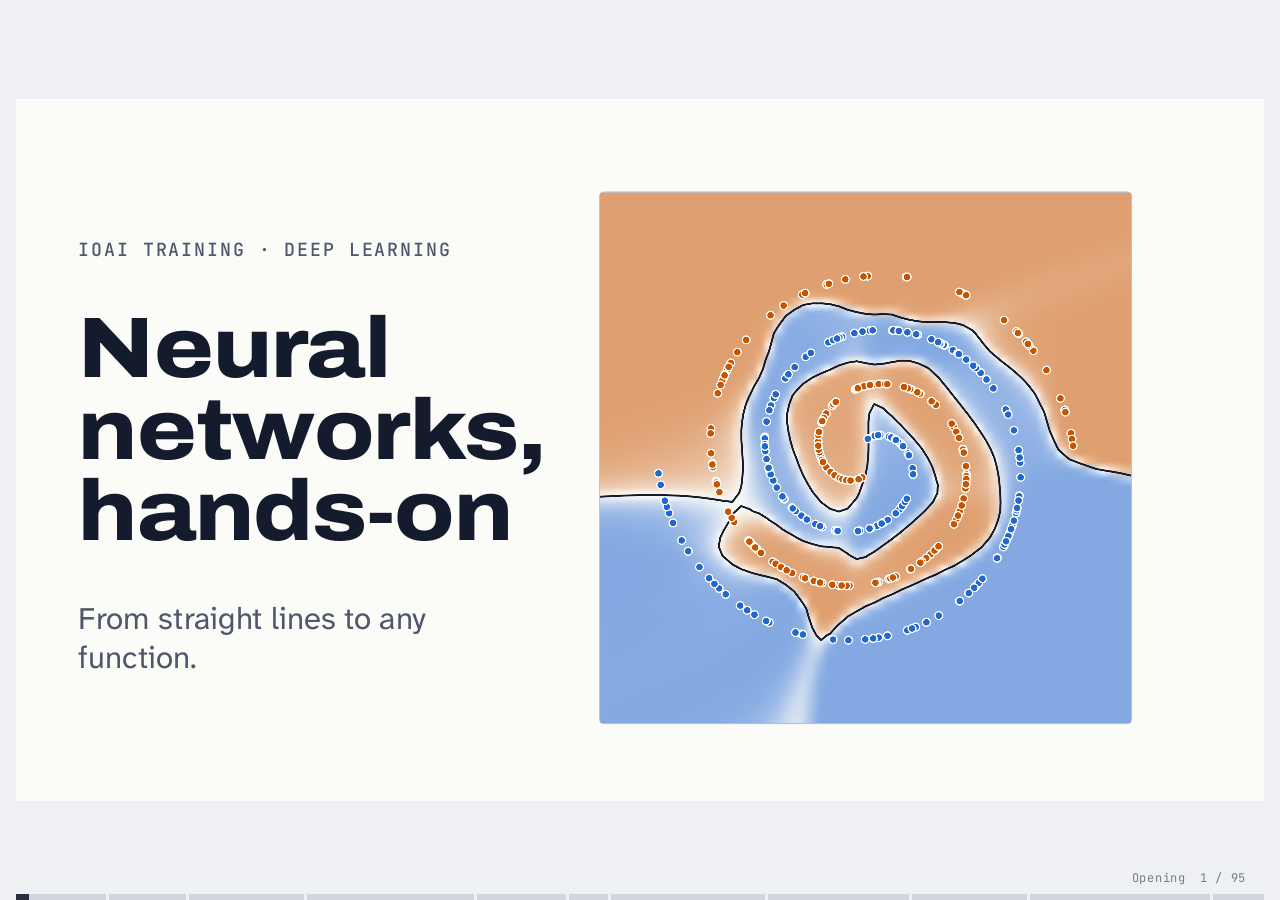
==== commit d9a8cb26: "Notebooks and task kits (executed, reviewed); README for lean/full decks Co-Authored-By: Claude Opus" ====
--- a/ioai-deep-learning/lecture-full.html
+++ b/ioai-deep-learning/lecture-full.html
@@ -6270,11 +6270,11 @@
   <h2>Now we build it, cell by cell</h2>
   <div class="lp-cells">
     <div class="lp-cell"><span class="n">3</span><code>df = pd.read_csv("data_train.csv")</code><span class="what">25,000 shots</span></div>
-    <div class="lp-cell bug"><span class="n">4</span><code>model(X_train)   # raw x, y</code><span class="what">mistake 1</span></div>
-    <div class="lp-cell"><span class="n">5</span><code>train(model, opt)   # 30 epochs</code><span class="what">train, measure</span></div>
+    <div class="lp-cell bug"><span class="n">4</span><code>model(X_tr)   # raw x, y</code><span class="what">mistake 1</span></div>
+    <div class="lp-cell"><span class="n">5</span><code>for epoch in range(30): ...</code><span class="what">train, measure</span></div>
     <div class="lp-cell bug"><span class="n">6</span><code># opt.zero_grad()</code><span class="what">mistake 2</span></div>
-    <div class="lp-cell bug"><span class="n">7</span><code>nn.Sigmoid() + BCEWithLogitsLoss</code><span class="what">mistake 3</span></div>
-    <div class="lp-cell bug"><span class="n">8</span><code>y.view(-1)   # (N,)</code><span class="what">mistake 4</span></div>
+    <div class="lp-cell bug"><span class="n">7</span><code>torch.sigmoid(self.fc3(x))</code><span class="what">mistake 3</span></div>
+    <div class="lp-cell bug"><span class="n">8</span><code># no .unsqueeze(1): y is (N,)</code><span class="what">mistake 4</span></div>
   </div>`,
   notes: `
   <p class="time">3 min (1 for the slide, 2 for Part 3 in the notebook)</p>
@@ -6286,7 +6286,7 @@
     <li>At every PREDICT cell stop and take a vote (fingers or a number on paper) before running the next cell.</li>
     <li>If the notebook breaks, every result is also on the next slides.</li>
   </ul>
-  <p class="ask">Before running cell 1: what fraction of Kobe's shots went in? (Remember the opening.)</p>
+  <p class="ask">Before running Part 3: what fraction of Kobe's shots went in? (Remember the opening.)</p>
   <p class="ans">About 45% (44.7% in the task file). So "always miss" is right about 55% of the time; that is the floor every model must beat.</p>`,
 });
 
@@ -6320,15 +6320,15 @@
     const sx = Plot.scale(0, 4, 40, w - 60);
     const ticks = [0, 1, 2, 3, 4].map(v => `<line x1="${sx(v)}" y1="${ax}" x2="${sx(v)}" y2="${ax + 18}" style="stroke:var(--muted);stroke-width:2.5"/><text class="lbl" x="${sx(v)}" y="${ax + 44}" style="fill:var(--muted)">${v}</text>`).join('');
     host.innerHTML = `
-      <svg class="dg" viewBox="0 0 ${w} ${h}" width="${w}" height="${h}" role="img" aria-label="loss at the first step: 0.69 expected, 2.32 with raw inputs">
+      <svg class="dg" viewBox="0 0 ${w} ${h}" width="${w}" height="${h}" role="img" aria-label="loss at the first step: 0.69 expected, 2.36 with raw inputs">
         <text class="lbl-s" x="40" y="24" style="text-anchor:start">loss printed before any training</text>
         <line x1="${sx(0)}" y1="${ax}" x2="${sx(4)}" y2="${ax}" style="stroke:var(--muted);stroke-width:3"/>
         ${ticks}
         <line x1="${sx(0.69)}" y1="${ax - 76}" x2="${sx(0.69)}" y2="${ax}" style="stroke:var(--muted);stroke-width:3;stroke-dasharray:12 10"/>
         <text class="lbl" x="${sx(0.69)}" y="${ax - 100}" style="fill:var(--muted)">coin flip 0.69</text>
         <g data-step="1">
-          <circle cx="${sx(2.32)}" cy="${ax}" r="18" style="fill:var(--bad)"/>
-          <text class="lbl" x="${sx(2.32)}" y="${ax - 56}" style="fill:var(--bad);font-size:48px">✗ raw: 2.32</text>
+          <circle cx="${sx(2.36)}" cy="${ax}" r="18" style="fill:var(--bad)"/>
+          <text class="lbl" x="${sx(2.36)}" y="${ax - 56}" style="fill:var(--bad);font-size:48px">✗ raw: 2.36</text>
         </g>
         <g data-step="3">
           <circle cx="${sx(0.69)}" cy="${ax}" r="18" style="fill:var(--ok)"/>
@@ -6340,11 +6340,11 @@
   <p class="time">3 min</p>
   <p class="say">Planned mistake number one. I feed the coordinates straight from the file into the network. They are in tenths of feet: x goes from −250 to 248 and y up to 791. The network was built expecting numbers around −2 to 2.</p>
   <p class="ask">A fresh network knows nothing, so it should say about 50/50 for every shot. What loss should the very first step print? And what do you think it prints with these raw numbers?</p>
-  <p class="ans">It should print about 0.69 (the loss of a coin flip, ln 2; with Kobe's 45% it is 0.687). With raw inputs the notebook prints 2.323 (seed 0; other seeds give anything from 2.1 to 3.8). The very first sanity check fails.</p>
-  <p class="do">Take the vote, then run notebook Part 4 (first code cell) and read the loss aloud: 2.323. Press → (step 1) to put it on the line. It also prints the logits range, −37.8 to −0.1: the fresh network is already sure that every shot misses. Press → for the fix (step 2): subtract the training mean, divide by the training standard deviation (next notebook cell). Run the last cell of Part 4: 0.691. Press → (step 3).</p>
+  <p class="ans">It should print about 0.69 (the loss of a coin flip, ln 2; with Kobe's 45% it is 0.687). With raw inputs the notebook prints 2.360 (seed 0; other seeds give anything from 2.1 to 3.8). The very first sanity check fails.</p>
+  <p class="do">Take the vote, then run notebook Part 4 (first code cell) and read the loss aloud: 2.360. Press → (step 1) to put it on the line. It also prints the logits range, −37.8 to −0.1: the fresh network is already sure that every shot misses. Press → for the fix (step 2): subtract the training mean, divide by the training standard deviation (next notebook cell). Run the last cell of Part 4: 0.691. Press → (step 3).</p>
   <p class="say">Why it goes wrong: each first-layer neuron multiplies x by a weight of size about 0.5. With x around 100, the neuron's value is around 50 instead of around 0.5, so the network starts out extremely confident, and confident-and-wrong is expensive.</p>
   <p><b>Common mistake:</b> computing the mean and std on the validation (or test) data, or on everything. Always use the training statistics and apply the same numbers to validation, test and the grader's data.</p>
-  <p>Story (30 s): this advice is in LeCun, Bottou, Orr and Müller's "Efficient BackProp" from 1998: "Convergence is usually faster if the average of each input variable over the training set is close to zero." 28 years later it is still bug number one. The notebook's numbers (task file, 80/20 split): mean (7.6, 91.3), std (110, 88).</p>`,
+  <p>Story (30 s): this advice is in LeCun, Bottou, Orr and Müller's "Efficient BackProp" from 1998: "Convergence is usually faster if the average of each input variable over the training set is close to zero." 28 years later it is still bug number one. The notebook's numbers (task file, 80/20 split): mean (6.5, 91.7), std (110, 88).</p>`,
 });
 
 /* ---------- 4. live demo: SGD needs scaled inputs ---------- */
@@ -6395,7 +6395,7 @@
     <div class="stack lp-eff">
       <div data-only="0 1"><div class="lbl">shapes</div><div class="lp-num">X (25000, 2)</div><div class="lp-num">y (25000, 1)</div></div>
       <div data-only="2"><div class="lbl">split</div><div class="lp-num">20,000 <small>train</small></div><div class="lp-num">5,000 <small>validation</small></div></div>
-      <div data-only="3"><div class="lbl">train mean / std</div><div class="lp-num">x 7.6 / 110</div><div class="lp-num">y 91.3 / 88</div></div>
+      <div data-only="3"><div class="lbl">train mean / std</div><div class="lp-num">x 6.5 / 110</div><div class="lp-num">y 91.7 / 88</div></div>
       <div data-only="4"><div class="lbl">model from part 2</div>${Widgets.netSVG({ sizes: [2, 8, 8, 1], w: 520, h: 420, r: 18 })}<div class="lp-num">105 <small>weights</small></div></div>
       <div data-only="5"><div class="lbl">loss takes logits</div><div class="lp-num">no sigmoid</div><div class="lbl" style="margin-top:24px">optimizer</div><div class="lp-num">Adam, lr 0.001</div></div>
     </div>
@@ -6403,10 +6403,10 @@
   notes: `
   <p class="time">1.5 min (then type it in the notebook)</p>
   <p class="say">This is everything that happens before the loop: turn the table into tensors, split 80/20, scale with the training statistics, build the model, choose the loss and the optimizer. Twelve lines.</p>
-  <p class="do">Press → five times; each press highlights a group of lines and the right side shows the result: the shapes, the split sizes, the mean and std, the 105-weight model, the loss and optimizer. The notebook (Parts 3 to 5) does the same with two small differences: it splits with sklearn's train_test_split(..., random_state=0) and writes .view(-1, 1) instead of .unsqueeze(1). Same result.</p>
+  <p class="do">Press → five times; each press highlights a group of lines and the right side shows the result: the shapes, the split sizes, the mean and std, the 105-weight model, the loss and optimizer. The notebook (Parts 3 to 5) uses these lines and names (X_tr, y_tr, X_va, y_va, .unsqueeze(1)) in a slightly different order: it splits first (Part 3), shows mistake 1 on the raw X_tr and then scales X_tr and X_va with the training mu and sd (Part 4); model, loss and optimizer come in Part 5. Same result.</p>
   <ul>
     <li><b>unsqueeze(1)</b> turns y from shape (25000,) into (25000, 1), the same shape as the model's output. We will break this on purpose later.</li>
-    <li>MLP is the class from the "From one neuron to an MLP" part: fc1 = Linear(2, 8), fc2 = Linear(8, 8), fc3 = Linear(8, 1), ReLU in between, and <b>no sigmoid at the end</b>. In the notebook it is cell 3.</li>
+    <li>MLP is the class from the "From one neuron to an MLP" part: fc1 = Linear(2, 8), fc2 = Linear(8, 8), fc3 = Linear(8, 1), ReLU in between, and <b>no sigmoid at the end</b>. In the notebook it is defined in Part 1.</li>
     <li><b>BCEWithLogitsLoss</b> applies the sigmoid itself, in a numerically safe way. That is why the model outputs raw scores (logits).</li>
   </ul>
   <p class="ask">How many numbers will Adam be adjusting?</p>
@@ -6435,17 +6435,17 @@
       <div data-step="1"><div class="lbl">epoch = every shot once</div><div class="lp-num">30 <small>epochs</small></div></div>
       <div data-step="2"><div class="lbl">20,000 shots ÷ 64</div><div class="lp-num">313 <small>batches per epoch</small></div></div>
       <div data-step="3"><div class="lbl">one batch = one step</div><div class="lp-num">9,390 <small>steps</small></div></div>
-      <div data-step="4"><div class="lbl">printed at the end</div><div class="lp-num">≈ 0.66 <small>loss</small></div></div>
+      <div data-step="4"><div class="lbl">printed at the end</div><div class="lp-num">≈ 0.64 <small>last batch</small></div></div>
     </div>
   </div>`,
   notes: `
   <p class="time">3 min (including typing it in the notebook)</p>
   <p class="say">Two loops. The outer loop runs over epochs: one epoch means the network has seen every training shot once. The inner loop cuts the shuffled shots into batches of 64; every batch gets the five beats we just saw.</p>
-  <p class="do">Press → four times: the outer loop; the shuffle and the batches; the five beats; the print. Then go to notebook Part 5: the same loop sits inside a function train(model, opt), and the shuffle-and-cut is written in one line, torch.randperm(len(X_train_s)).split(64). Point at the five numbered comments, say the beats aloud again, and run the next cell (about 10 seconds on a laptop). The notebook prints the train and validation loss after epochs 1, 5, 10, 20, 30: they fall from 0.674 to 0.664.</p>
+  <p class="do">Press → four times: the outer loop; the shuffle and the batches; the five beats; the print. Then go to notebook Part 5: the loop cell is this code plus two lines (model.train() at the start of each epoch, and the train and validation loss stored after each epoch for the plot). Point at the five numbered comments, say the beats aloud again, and run it (about 10 seconds on a laptop). It prints the epoch and the last batch's loss: 30 lines that jump between 0.61 and 0.78, ending at 0.640. The next cell measures the model: validation loss 0.6655. Later parts reuse the same loop as a function, train(model, opt, X, y).</p>
   <ul>
     <li>20,000 / 64 = 312.5, so 313 batches per epoch; the last one has only 32 shots. 30 epochs × 313 = 9,390 updates. (The optimizer section used the Kaggle file with 20,558 training shots, which gives 322 steps per epoch; same idea.)</li>
     <li>randperm reshuffles every epoch so the batches are different each time.</li>
-    <li>The printed loss is the loss of the last batch only, so it jumps around (0.62 to 0.72 is normal). Do not read too much into one value.</li>
+    <li>The printed loss is the loss of the last batch only (32 shots), so it jumps around (0.61 to 0.78 in the notebook run). Do not read too much into one value.</li>
   </ul>
   <p class="ask">If I double the batch size to 128 and keep 30 epochs, what happens to the number of steps?</p>
   <p class="ans">It halves (157 per epoch, 4,710 in total). Fewer, less noisy steps; with a fixed number of epochs this often trains less. Count steps, not only epochs.</p>`,
@@ -6479,7 +6479,7 @@
     <p class="do">Press → three times to reveal the three rows from top to bottom, then once more for the takeaway.</p>
     <p class="ans">Yes, but by a little: 0.662 against 0.687, and 61% accuracy against 55%. Logistic regression sits in between (0.675, 58%) because it can only draw a straight boundary, and Kobe's good zone is a small disc around the rim.</p>
     <p class="say">Is 61% bad? No. Even at the rim Kobe only scored about 63% of the time, so no model that sees only the position can be right much more than 61% of the time. The labels are coin flips with a probability that depends on position. In the task you are fighting for about 5 points between 55% and 61%.</p>
-    <p>Numbers: mean of 3 seeds on the Kaggle labelled shots, 80/20 split, Adam lr 0.001, batch 64, 30 epochs. Our check of the slide code on the task file (seed 0): constant 0.686, logistic 0.673 (58.6%), MLP 0.6625 (60.6%). The notebook (Part 5, seed 0) prints constant 0.6876 (55.2%), logistic regression 0.6781 (57.3%), MLP 0.6641 (60.8%): the third digit differs from the slide, the order and the gaps do not.</p>`,
+    <p>Numbers: mean of 3 seeds on the Kaggle labelled shots, 80/20 split, Adam lr 0.001, batch 64, 30 epochs. The notebook (Part 5, seed 0) prints constant 0.6860 (always miss 56.1%), logistic regression 0.6729 (58.8%), MLP 0.6655 (60.4%): the third digit differs from the slide, the order and the gaps do not.</p>`,
   });
 }
 
@@ -6508,8 +6508,8 @@
     </div>
     <div data-step="3" class="col">
       <div class="lbl kicker">Kobe, validation accuracy</div>
-      <div class="lp-verdict"><span class="big-n bad">45%</span><span>✗ without zero_grad<br><span class="small muted">says “made” for every shot</span></span></div>
-      <div class="lp-verdict"><span class="big-n muted">55%</span><span>always “miss”</span></div>
+      <div class="lp-verdict"><span class="big-n bad">44%</span><span>✗ without zero_grad<br><span class="small muted">says “made” for every shot</span></span></div>
+      <div class="lp-verdict"><span class="big-n muted">56%</span><span>always “miss”</span></div>
     </div>
   </div>`,
   notes: `
@@ -6518,18 +6518,18 @@
   <p class="do">Count the votes, then press → to reveal answer 3. Then run notebook Part 6: the line is already commented out, point at it before you run (about 10 s).</p>
   <p class="ans">3. No error at all. PyTorch adds every new gradient to the one already stored in .grad. Without clearing, each step uses the sum of all gradients since the start, a stale and ever-growing direction.</p>
   <p class="do">Press → for the tiny demo: w is a single number, the gradient of 2w is 2, but calling backward() three times stores 2, then 4, then 6. Press → again for the Kobe result.</p>
-  <p class="say">On Kobe, the network without zero_grad reaches 45% accuracy (log loss 0.70): it says "made" for every single shot, worse than always saying "miss". No error message, just a silently bad model.</p>
+  <p class="say">On Kobe, the network without zero_grad reaches 44% accuracy (log loss 0.70): it says "made" for every single shot, worse than always saying "miss" (56% on these validation shots). No error message, just a silently bad model.</p>
   <p>Why PyTorch adds up gradients on purpose: sometimes you want the gradient of a big batch that does not fit in memory, so you call backward() on several small batches and step once. The cost is that you must clear by hand.</p>
-  <p>Numbers: the notebook prints val log loss 0.7015, accuracy 44.8%, "made" for 100% of shots (seed 0). With other seeds and splits we got 53% (log loss 0.686, the number in the bug-hunt notes later); any result below 55% makes the point. Adam limits the damage because it rescales steps; with plain SGD the summed gradient keeps growing. This is Karpathy's famous mistake #3: "you forgot to .zero_grad() (in pytorch) before .backward()".</p>`,
+  <p>Numbers: the notebook (Part 6, seed 0) prints val log loss 0.7003, accuracy 43.9%, "made" for 100% of shots; always miss is 56.1% on the same shots. With other seeds and splits we got 53% (log loss 0.686, the number in the bug-hunt notes later); any result below "always miss" makes the point. Adam limits the damage because it rescales steps; with plain SGD the summed gradient keeps growing. This is Karpathy's famous mistake #3: "you forgot to .zero_grad() (in pytorch) before .backward()".</p>`,
 });
 
 /* ---------- 9. the cliffhanger reveal: sigmoid + BCEWithLogitsLoss ---------- */
 {
   // validation outputs (5,000 shots, 20 bins on [0, 1]) of notebook Part 7 (seed 0, CPU), the same models the room sees
-  const HIST_OK = [11, 3, 8, 2, 12, 132, 447, 1197, 1352, 668, 77, 145, 946, 0, 0, 0, 0, 0, 0, 0];
-  const HIST_BUG = [3890, 32, 23, 20, 18, 11, 9, 8, 10, 14, 25, 940, 0, 0, 0, 0, 0, 0, 0, 0];
+  const HIST_OK = [12, 7, 5, 7, 12, 132, 361, 802, 1217, 707, 373, 341, 1024, 0, 0, 0, 0, 0, 0, 0];
+  const HIST_BUG = [3864, 28, 20, 22, 18, 21, 21, 14, 9, 10, 33, 912, 28, 0, 0, 0, 0, 0, 0, 0];
   const hist = (H, title, note) => {
-    const w = 480, h = 420, x0 = 30, y0 = 360, bw = (w - 2 * x0) / 20, k = 290 / 3890;
+    const w = 480, h = 420, x0 = 30, y0 = 360, bw = (w - 2 * x0) / 20, k = 290 / 3864;
     let s = `<svg class="dg" viewBox="0 0 ${w} ${h}" width="${w}" height="${h}" role="img" aria-label="${title}">`;
     s += `<text class="lbl" x="${x0}" y="22" style="text-anchor:start">${title}</text>`;
     H.forEach((c, i) => { if (c) s += `<rect x="${x0 + i * bw + 1}" y="${y0 - Math.max(3, c * k)}" width="${bw - 2}" height="${Math.max(3, c * k)}" style="fill:var(--ink)"/>`; });
@@ -6547,49 +6547,49 @@
     <div class="lp-sig-grid">
       <div class="col" style="gap:36px">
         ${Code.py(`
-          return torch.sigmoid(self.fc3(h))
+          return torch.sigmoid(self.fc3(x))
           loss_fn = nn.BCEWithLogitsLoss()`, { cls: 'lp-c30' })}
         <div class="lp-seen">
           <div data-step="1" class="ui-readout"><span class="ui-readout-label">printed loss</span><span class="ui-readout-value">0.68 <span class="small muted">looks normal</span></span></div>
-          <div data-step="2" class="ui-readout"><span class="ui-readout-label">accuracy</span><span class="ui-readout-value">61% <span class="small muted">looks normal</span></span></div>
+          <div data-step="2" class="ui-readout"><span class="ui-readout-label">accuracy</span><span class="ui-readout-value">62% <span class="small muted">looks normal</span></span></div>
         </div>
       </div>
       <div class="col" style="gap:28px">
         <div data-step="3" class="row" style="gap:40px;align-items:start">
           <div>${hist(HIST_OK, 'correct model')}</div>
-          <div>${hist(HIST_BUG, 'two sigmoids', `<text class="lbl" x="80" y="86" style="text-anchor:start;fill:var(--bad)">← 77% say “&lt; 1%”</text>`)}</div>
+          <div>${hist(HIST_BUG, 'two sigmoids', `<text class="lbl" x="80" y="86" style="text-anchor:start;fill:var(--bad)">← 76% say “&lt; 1%”</text>`)}</div>
         </div>
         <div class="small muted" data-step="3" style="margin-top:-12px">predicted chance of a make, 5,000 validation shots</div>
-        <div data-step="4" class="lp-verdict"><span class="big-n bad">8.39</span><span>✗ true log loss <span class="muted">(correct model: 0.66)</span></span></div>
+        <div data-step="4" class="lp-verdict"><span class="big-n bad">4.53</span><span>✗ true log loss <span class="muted">(correct model: 0.665)</span></span></div>
       </div>
     </div>`,
     notes: `
     <p class="time">3 min</p>
     <p class="say">Before the break you voted: a sigmoid as the last layer of the model, and BCEWithLogitsLoss as the loss. Crash, normal, quietly worse, or NaN? Let's run it.</p>
-    <p class="do">Re-take the vote (1 crash, 2 normal, 3 quietly worse, 4 NaN). Run notebook Part 7: the class SigmoidMLP adds nn.Sigmoid() after the MLP's last layer (the same as the first code line on the slide), and trains with the same loop (about 10 s). Then press → for each reveal, running the matching notebook cell:</p>
+    <p class="do">Re-take the vote (1 crash, 2 normal, 3 quietly worse, 4 NaN). Run notebook Part 7: the class MLPSigmoid is a copy of MLP whose forward ends with return torch.sigmoid(self.fc3(x)), the first code line on the slide; it trains with the same loop (about 10 s). Then press → for each reveal, running the matching notebook cell:</p>
     <ul>
-      <li>Step 1: the printed loss ends at 0.685 (the notebook table). Looks like a normal, slightly weak run.</li>
-      <li>Step 2: accuracy (output above 0.5 = "made") is 60.9%, the same as the correct model.</li>
-      <li>Step 3: the histograms of the predicted chances (the notebook draws the same two). The correct model says between 0 and 0.63 for every shot. The buggy one says "less than 1%" for 77% of all shots, including mid-range jumpers that go in 40% of the time.</li>
-      <li>Step 4: score those outputs as probabilities (log loss, which is what Kaggle and many olympiad tasks use): the notebook prints 8.387, against 0.664 for the correct model and 0.688 for a constant guess.</li>
+      <li>Step 1: the printed validation loss is 0.685 (second cell of Part 7). Looks like a normal, slightly weak run.</li>
+      <li>Step 2: accuracy (output above 0.5 = "made") is 61.7%, about the same as the correct model (60.4%).</li>
+      <li>Step 3: the histograms of the predicted chances (the notebook draws the same two). The correct model says between 0 and 0.64 for every shot. The buggy one says "less than 1%" for 76% of all shots, including mid-range jumpers that go in 40% of the time.</li>
+      <li>Step 4: score those outputs as probabilities (log loss, which is what Kaggle and many olympiad tasks use): the notebook prints 4.532 (it clips the probabilities at 1e-7 first, because −log 0 is infinite), against 0.665 for the correct model and 0.686 for a constant guess.</li>
     </ul>
     <p class="ans">"Quietly worse": no crash, no NaN, normal-looking loss and accuracy, but the probabilities are garbage. A bug can leave accuracy unchanged and still destroy the competition metric.</p>
     <p class="say">Why: the loss applies its own sigmoid to whatever the model outputs. The model's output is already squeezed between 0 and 1, so the loss only ever sees chances between 50% and 73%. To push a "miss" as low as it can go, the network must push its own output all the way down to 0. So it learns extreme outputs.</p>
-    <p>The maths, if a student asks: the loss sees σ(σ(z)), and σ(s) for s in (0, 1) lies in (0.5, 0.731). So each made shot costs at least −ln 0.731 = 0.313 and each miss at least −ln 0.5 = 0.693: the printed loss is trapped and can never look very good or very bad. The two fixes: remove the sigmoid from the model (preferred; BCEWithLogitsLoss is numerically safer), or keep it and use nn.BCELoss.</p>
+    <p>The maths, if a student asks: the loss sees σ(σ(z)), and σ(s) for s in (0, 1) lies in (0.5, 0.731). So each made shot costs at least −ln 0.731 = 0.313 and each miss at least −ln 0.5 = 0.693: the printed loss is trapped and can never look very good or very bad. Where Kobe makes less than half his shots, the best the loss can see is 0.5, so the output is pushed to 0 (61% of the outputs are below 1e-7). Near the rim, where he makes about 65%, the loss is happiest when σ(output) equals the make rate, so the output settles at about 0.57: the small bump in the histogram. Nothing goes near 1 (largest output 0.62). Accuracy survives only because 65% is above σ(0.5) = 0.62; a zone with a 55% make rate would be called a miss. The two fixes: remove the sigmoid from the model (preferred; BCEWithLogitsLoss is numerically safer), or keep it and use nn.BCELoss.</p>
     <p>Kobe task note: a final nn.Sigmoid in the submitted model is allowed (the official baseline has one). If you train with it, use nn.BCELoss; or train without it using BCEWithLogitsLoss and add the sigmoid only in the submitted class. Also: with this bug, "logits > 0" accuracy reads 44% (everything "made"), because the outputs are never negative.</p>
-    <p>Numbers: all from notebook Part 7 (seed 0). The true log loss depends on how close to 0 the outputs are pushed: each made shot that gets "0%" costs about 16, so other seeds and splits gave 4.6 to 4.7 (the 4.69 quoted in other sections' notes) and the notebook gives 8.39. Either way it is far worse than the 0.69 of a constant guess. Karpathy's mistake #4 is the multi-class cousin: "you passed softmaxed outputs to a loss that expects raw logits".</p>`,
+    <p>Numbers: all from notebook Part 7 (seed 0). The exact true log loss depends on the clip: each made shot with an output below 1e-7 costs −ln(1e-7) ≈ 16. sklearn's log_loss on a float64 array clips at 2.2e-16 and reports about 7.5; with the 1e-7 clip other seeds and splits gave 4.5 to 4.7 (the 4.69 quoted in other sections' notes). A count that does not depend on the clip: 1,453 of the 2,196 made validation shots got less than 1%. Either way it is far worse than the 0.69 of a constant guess. Karpathy's mistake #4 is the multi-class cousin: "you passed softmaxed outputs to a loss that expects raw logits".</p>`,
   });
 }
 
 /* ---------- 10. planned mistake 4: target shape ---------- */
 {
-  // the notebook's example (Part 8): perfect predictions 1..5 as a column (5, 1), targets 1..5 as (5,)
-  const cell = 92, N = 5;
+  // the notebook's example (Part 8): perfect predictions 1..3 as a column (3, 1), targets 1..3 as (3,)
+  const cell = 116, N = 3;
   const grid = () => {
     const x0 = 196, y0 = 96, W = 696, H = y0 + N * cell + 72;
-    let s = `<svg class="dg" viewBox="0 0 ${W} ${H}" width="${W}" height="${H}" role="img" aria-label="predictions (5,1) minus targets (5,) broadcast to a 5 by 5 table">`;
-    s += `<text class="lbl-s" x="${x0 + N * cell / 2}" y="24">target  (5,)</text>`;
-    s += `<text class="lbl-s" x="72" y="${y0 + N * cell / 2 - 18}">pred</text><text class="lbl-s" x="72" y="${y0 + N * cell / 2 + 18}">(5, 1)</text>`;
+    let s = `<svg class="dg" viewBox="0 0 ${W} ${H}" width="${W}" height="${H}" role="img" aria-label="predictions (${N},1) minus targets (${N},) broadcast to a ${N} by ${N} table">`;
+    s += `<text class="lbl-s" x="${x0 + N * cell / 2}" y="24">target  (${N},)</text>`;
+    s += `<text class="lbl-s" x="72" y="${y0 + N * cell / 2 - 18}">pred</text><text class="lbl-s" x="72" y="${y0 + N * cell / 2 + 18}">(${N}, 1)</text>`;
     for (let j = 0; j < N; j++) s += `<text class="lbl" x="${x0 + j * cell + cell / 2}" y="68">${j + 1}</text>`;
     let tot = 0;
     for (let i = 0; i < N; i++) {
@@ -6600,7 +6600,7 @@
         s += `<text class="lbl" x="${x0 + j * cell + cell / 2}" y="${y0 + i * cell + cell / 2}" style="font-size:38px;fill:${diag ? 'var(--ink)' : 'var(--bad)'}">${d}</text>`;
       }
     }
-    s += `<text class="lbl" x="${x0 + N * cell / 2}" y="${y0 + N * cell + 44}" style="fill:var(--bad);font-size:34px">average of 25 = ${(tot / N / N).toFixed(1)}</text>`;
+    s += `<text class="lbl" x="${x0 + N * cell / 2}" y="${y0 + N * cell + 44}" style="fill:var(--bad);font-size:34px">average of ${N * N} = ${(tot / N / N).toFixed(2)}</text>`;
     return s + '</svg>';
   };
   Deck.slide({
@@ -6612,9 +6612,9 @@
     <div class="split" style="align-items:start;grid-template-columns:960px 1fr;gap:72px">
       <div class="col" style="gap:40px">
         <div data-step="1"><div class="kicker">BCEWithLogitsLoss: loud</div>
-          <div class="lp-err"><span class="e">ValueError:</span> Target size (torch.Size([5])) must be the same as input size (torch.Size([5, 1]))</div></div>
+          <div class="lp-err"><span class="e">ValueError:</span> Target size (torch.Size([64])) must be the same as input size (torch.Size([64, 1]))</div></div>
         <div data-step="2"><div class="kicker">MSELoss: silent (only a warning)</div>
-          <div class="lp-err">perfect predictions 1…5 → loss <span class="e">4.0</span>, not 0</div></div>
+          <div class="lp-err">perfect predictions [1, 2, 3] → loss <span class="e">1.33</span>, not 0</div></div>
         <div data-step="3">${Code.py(`y = y.unsqueeze(1)    # (N,) -> (N, 1)`, { cls: 'lp-c30' })}</div>
       </div>
       <div data-step="2">${grid()}</div>
@@ -6622,13 +6622,13 @@
     notes: `
     <p class="time">2 min</p>
     <p class="say">Last planned mistake. I remove the unsqueeze(1), so y has shape (N,) while the model outputs shape (N, 1).</p>
-    <p class="do">Run the first code cell of notebook Part 8: five validation shots, the model outputs (5, 1), the targets were flattened to (5,). Press → to show the error. Read it aloud, slowly: "Target size 5 must be the same as input size 5 by 1." (In the training loop it would say 64 and 64 by 1.)</p>
+    <p class="do">Run the first code cell of notebook Part 8: it builds the targets again without .unsqueeze(1) and calls the loss on one batch of 64, so the model outputs (64, 1) and the targets are (64,). Press → to show the error. Read it aloud, slowly: "Target size 64 must be the same as input size 64 by 1."</p>
     <p class="say">This one is the friendly bug: it crashes, it tells you exactly what is wrong. Read error messages from the last line up; the last line says what, the lines above say where.</p>
     <p class="do">Now the same mistake with MSELoss, the loss for numbers (and the loss of the inversion task). Ask first, then run the next notebook cell and press →.</p>
-    <p class="ask">Five predictions 1, 2, 3, 4, 5 and targets 1, 2, 3, 4, 5: perfect. What is the MSE?</p>
-    <p class="ans">It should be 0, but PyTorch prints 4.0. A column (5, 1) minus a row (5,) is "broadcast" to a 5×5 table: every prediction is compared with every target. Only the diagonal is what you meant; the average of all 25 squares is 100/25 = 4.0. The notebook prints the shape of pred − truth: (5, 5). PyTorch only prints a UserWarning ("Using a target size … that is different to the input size … This will likely lead to incorrect results due to broadcasting"), easy to miss. With 20,000 shots the table would have 400 million entries.</p>
+    <p class="ask">Three predictions 1, 2, 3 and targets 1, 2, 3: perfect. What is the MSE?</p>
+    <p class="ans">It should be 0, but PyTorch prints 1.33. A column (3, 1) minus a row (3,) is "broadcast" to a 3×3 table: every prediction is compared with every target. Only the diagonal is what you meant; the average of all 9 squares is 12/9 = 1.33. The notebook prints the shape of pred − truth, (3, 3), and the table itself. PyTorch only prints a UserWarning ("Using a target size … that is different to the input size … This will likely lead to incorrect results due to broadcasting"), easy to miss. With 20,000 shots the table would have 400 million entries.</p>
     <p class="do">Press → for the fix: y.unsqueeze(1) (or y.view(-1, 1)). Habit: print logits.shape and y.shape once before training.</p>
-    <p>Verified in PyTorch 2.15: the ValueError text above is exact, and MSELoss on (5, 1) vs (5,) perfect predictions returns 4.0 with the warning. With 3 numbers it would be 1.33.</p>`,
+    <p>Verified in PyTorch 2.15: the ValueError text above is exact, and MSELoss on (3, 1) vs (3,) perfect predictions returns 1.3333 with the warning.</p>`,
   });
 }
 
@@ -6669,7 +6669,7 @@
         <div data-only="1"><div class="lbl">evaluation mode</div><div class="lp-num">dropout off</div><div class="lp-num"><small>(a habit: our net has none)</small></div></div>
         <div data-only="2"><div class="lbl">no graph, no .grad</div><div class="lp-num">faster, less memory</div></div>
         <div data-only="3"><div class="lbl">logit &gt; 0 means &gt; 50%</div>${sig}</div>
-        <div data-only="4"><div class="lbl">printed</div><div class="lp-num">0.662 <small>val loss</small></div><div class="lp-num">61% <small>accuracy</small></div><div class="lp-num">≈ 0.25 <small>predicted “made”</small></div></div>
+        <div data-only="4"><div class="lbl">printed</div><div class="lp-num">0.662 <small>val loss</small></div><div class="lp-num">61% <small>accuracy</small></div><div class="lp-num">≈ 0.35 <small>predicted “made”</small></div></div>
       </div>
     </div>`,
     notes: `
@@ -6682,9 +6682,9 @@
       <li><b>logits &gt; 0</b>: a logit of 0 is exactly 50%, positive means "more likely made". No sigmoid needed to decide.</li>
       <li>Print three numbers: loss, accuracy, and the fraction predicted "made". If that fraction is 0 or 1, the model is a constant: always check it.</li>
     </ul>
-    <p class="ask">Our model predicts "made" for only about a quarter of the shots, but Kobe made 45%. Is that a bug?</p>
+    <p class="ask">Our model predicts "made" for only about a third of the shots, but Kobe made 45%. Is that a bug?</p>
     <p class="ans">No. "Made" is predicted only where the chance is above 50%, which is basically within 3 feet of the rim. Everywhere else the best single guess is "miss", even though 40% of those shots go in.</p>
-    <p>Numbers: the notebook's model (Part 5, seed 0) gives val loss 0.664, accuracy 60.8%, fraction "made" 0.23; our run of the slide code with another split gave 0.6625, 60.6% and 0.305. The fraction depends on exactly where the 50% line ends up around the rim, so anything from 0.2 to 0.3 is normal.</p>`,
+    <p>Numbers: the notebook's model (Part 5, seed 0) gives val loss 0.6655, accuracy 60.4%, fraction "made" 0.348; other seeds and splits gave 0.23 to 0.31. The fraction depends on exactly where the 50% line ends up around the rim, so anything from 0.2 to 0.35 is normal.</p>`,
   });
 }
 
@@ -6985,7 +6985,7 @@
     <p class="ask">With all 20,558 training shots, will the big net get a much better, about the same, or a much worse validation loss? Hands up for each.</p>
     <p class="do">After the vote press →: 0.662 against 0.660. Then ask "and if we only had 500 shots?" and press → again for the right panel.</p>
     <p class="ans">About the same: 0.662 vs 0.660, a difference of 0.002. The limit is the randomness of basketball (the same spot gives makes and misses), not the size of the network. With only 500 shots, a 2-256-256-1 net memorises: its training loss falls to 0.37 while its validation loss climbs to 1.23, far worse than simply guessing 44.6% for every shot (0.688).</p>
-    <p>Lesson: the right size depends on how much data you have and how noisy it is. Bigger is not automatically better. Also: a classmate who proudly reports "55% validation accuracy" on Kobe has learned nothing: always saying "miss" already gets 55.2%. (Numbers: our runs, 80/20 split, Adam 1e-3, 30 epochs, mean of 3 seeds; the 500-shot run is full-batch Adam 1e-3, 2,000 steps.)</p>`,
+    <p>Lesson: the right size depends on how much data you have and how noisy it is. Bigger is not automatically better. Also: a classmate who proudly reports "55% validation accuracy" on Kobe has learned nothing: always saying "miss" already gets 55.2%. (Numbers: our runs, 80/20 split, Adam 1e-3, 30 epochs, mean of 3 seeds; the 500-shot run is full-batch Adam 1e-3, 2,000 steps.) If you run notebook Part 10 live (one seed, task file), it ends at train 0.39 and validation 1.35, with the best checkpoint at step 10 (0.678): a different number above 1, the same story.</p>`,
   });
 
   /* ================= 4. cures ================= */
@@ -7051,7 +7051,7 @@
     <ul>
       <li><b>More data</b>: the best cure when you can get it. With all 20,558 shots, a big net (2-64-64-64-1) reaches 0.660 instead of memorising.</li>
       <li><b>Smaller model</b>: fewer weights means less room to memorise. Our legal 2-8-8-1 on the same 500 shots: best 0.677.</li>
-      <li><b>Stop early and keep the best weights</b>: after every epoch measure the validation loss; whenever it is the best so far, save a copy of the weights (the code on the slide); at the end, load that copy. This is exactly the "Restore best" button from the live demo. On the patient, the best validation loss came very early (step 20): 0.675 instead of 1.23.</li>
+      <li><b>Stop early and keep the best weights</b>: after every epoch measure the validation loss; whenever it is the best so far, save a copy of the weights (the code on the slide); at the end, load that copy. This is exactly the "Restore best" button from the live demo. On the patient, the best validation loss came very early (step 20): 0.675 instead of 1.23 (notebook Part 10: step 10, 0.678 instead of 1.35). That score is slightly optimistic, because we picked the step by looking at the same validation set; report a held-out test set once, at the end.</li>
       <li><b>Weight decay</b>: every step also shrinks each weight a little toward 0, so the net cannot build the huge, wild weights that memorising needs. In PyTorch: <code>torch.optim.AdamW(model.parameters(), lr=1e-3, weight_decay=1.0)</code>. On the patient after 2,000 steps: 0.76 instead of 1.23. Better, but it does not beat stopping early; cures are often combined.</li>
       <li><b>Dropout</b>: during training, randomly switch off some neurons in every step (watch the crosses jump around), so no neuron can rely on one particular partner. <code>nn.Dropout(0.5)</code> between layers; it is switched off automatically by <code>model.eval()</code>, which is one reason to always call it before evaluating. On the patient (dropout 0.5 after both hidden layers), after 2,000 steps: 0.71 instead of 1.23.</li>
     </ul>
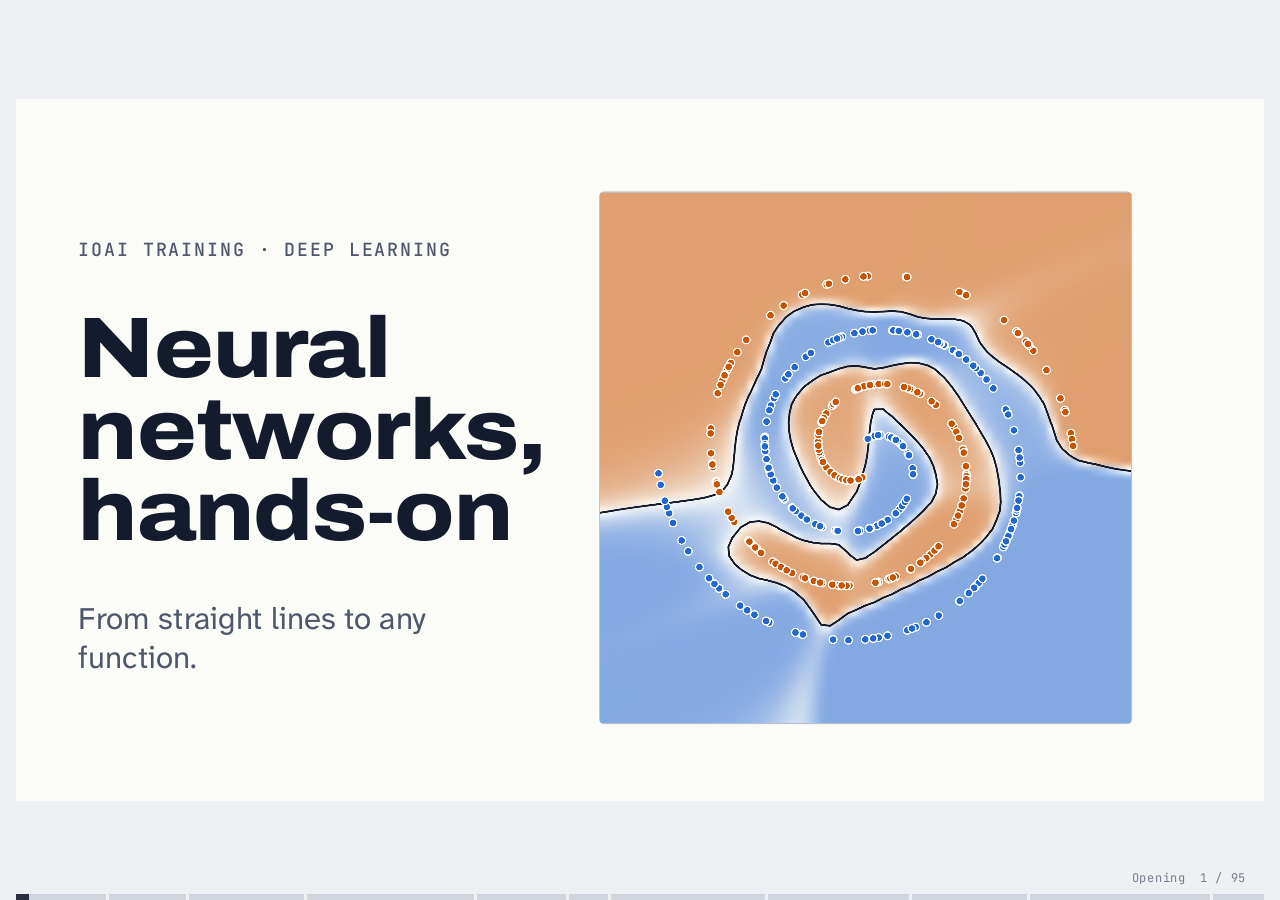
==== commit ec0860b2: "Notes pass (sections 6-10); consistent numbers across both decks; regenerate script Co-Authored-By: " ====
--- a/ioai-deep-learning/lecture-full.html
+++ b/ioai-deep-learning/lecture-full.html
@@ -2189,11 +2189,11 @@
   },
   notes: `
   <p class="time">1 min</p>
-  <p class="say">Today we go from the models you already know, which draw straight lines, to neural networks, which can learn almost any shape. Everything you see on these slides is computed live in this browser.</p>
-  <p class="do">Let the spiral on the right train while you talk. Point at it: two interleaved spirals, orange and blue. A network with 105 numbers inside is learning to separate them right now.</p>
-  <p class="ask">Could logistic regression separate these two spirals?</p>
-  <p class="ans">No. Logistic regression draws one straight line. By the end of the first hour you will know exactly why the network can and logistic regression cannot.</p>
-  <p>Keys: → / space next, ← back, P opens the presenter window (notes, timer, next slide), N shows notes on this screen, T toggles light/dark, F full screen, B black screen, O slide map, ? help.</p>`,
+  <p class="say">Today we go from models that draw one straight line to neural networks, which can learn almost any shape. Everything on these slides is computed live in this browser.</p>
+  <p class="do">Let the spiral train while you talk: a network with 105 numbers inside is learning to separate two interleaved spirals right now.</p>
+  <p class="ask">Could one straight line separate these two spirals?</p>
+  <p class="ans">No. In the first hour you will see why a network can.</p>
+  <p>Keys: → / space next, ← back, P presenter window, N notes here, T light/dark, F full screen, B black, O slide map, ? help.</p>`,
 });
 
 Deck.slide({
@@ -2249,9 +2249,9 @@
   },
   notes: `
   <p class="time">1 min</p>
-  <p class="say">Here is the plan. Roughly every ten minutes you will do something: predict what happens before I run a demo, compute something on paper, or write code. There is one break in the middle. The last part prepares you for the two tasks you will solve this afternoon.</p>
-  <p class="do">Point at the two tagged rows: "live code" (we write the training loop together) and "tasks" (the two problems you start today). Tell them to keep paper and a pen ready: many slides ask them to write a prediction before the answer appears.</p>
-  <p>Pacing: the presenter window (key P) shows the planned clock for every section and warns you when you are behind. If you are late, the safest places to cut are the extra demos in "Activations" (sigmoid towers, space warping) and the optimizer schedules slide.</p>`,
+  <p class="say">Here is the plan. Every few minutes you will do something: predict before a demo, count on paper, or write code. There is one break, and the last part prepares the two tasks you start this afternoon.</p>
+  <p class="do">Point at the "live code" row (we write the training loop together) and the "tasks" row. Ask for paper and a pen.</p>
+  <p>Pacing: the presenter window (P) shows the planned clock and warns when you are behind. If late, shorten pair work and optional questions, not the training loop or the task briefing.</p>`,
 });
 
 Deck.slide({
@@ -2344,11 +2344,11 @@
   },
   notes: `
   <p class="time">2 min</p>
-  <p class="say">Today's running example is real data: the shots Kobe Bryant took in his 20 NBA seasons, each with its position on the court. The basket is at the bottom of this picture. Orange dots went in, blue dots missed. This is also the data of your first task this afternoon.</p>
-  <p class="do">Everyone writes a number on paper first (15 seconds). Ask two or three students to say theirs out loud. Then → reveals 44.6%, and → again reveals the consequence.</p>
+  <p class="say">Our running example is real data: Kobe Bryant's shots from 20 NBA seasons, each with its position on the court. Basket at the bottom; orange went in, blue missed. It is also the data of your first task this afternoon.</p>
+  <p class="do">Everyone writes a number on paper (15 s); take two or three guesses aloud. → reveals 44.6%, → the consequence.</p>
   <p class="ask">If 44.6% went in, how often is a "model" right that always says "miss"?</p>
-  <p class="ans">55.4% of the time (100 − 44.6), so about 55%. Remember this number: any model that does not clearly beat 55% has learned nothing. Later we will see that even the best possible model only reaches about 61%, because the same spot on the court produces both makes and misses.</p>
-  <p>Facts for the coach: the data is the Kaggle "Kobe Bryant Shot Selection" set: all 30,697 field-goal attempts from 1996 to his last game on 13 April 2016; 5,000 have a hidden label, which leaves 25,697 labelled shots. The dots are a random 800 of them. His regular-season career field-goal percentage was .447. Your task file has 25,000 of these shots (44.7% made). Kobe died in a helicopter crash in January 2020; mention it respectfully if it comes up, and never joke about it.</p>`,
+  <p class="ans">About 55%. A model that does not clearly beat 55% has learned nothing; even the best reach only about 61%, because the same spot gives both makes and misses.</p>
+  <p>Data: Kaggle "Kobe Bryant Shot Selection", 25,697 labelled shots (1996–2016); 800 are drawn. Kobe died in a helicopter crash in 2020; if it comes up, be respectful.</p>`,
 });
 
 } catch (e) { console.error('section 00-opening.js failed', e); }
@@ -2418,16 +2418,16 @@
   <p class="lead" data-step="4">Today: a much bigger box, and how to train it well.</p>`,
   notes: `
   <p class="time">3 min</p>
-  <p class="say">Before we start, three ideas in plain words. You may know them already from classical ML; if so, this is a one-minute check. Everything today is built on these three.</p>
-  <p class="do">Press → for each card. After each one, ask a student to say it back in their own words.</p>
-  <ol>
-    <li><b>A model is a box with knobs.</b> Numbers go in (for Kobe: where the shot was taken), a guess comes out (the chance it goes in). The knobs are the model's weights. Different knob settings give different guesses. Logistic regression is a small box with three knobs; today's networks have hundreds.</li>
-    <li><b>The loss says how wrong the guess was.</b> We compare the guess with what really happened and get one number. Small is good. Guessing 41% for a shot that went in costs more than guessing 90%.</li>
-    <li><b>Training rolls downhill.</b> For every knob we can compute which direction makes the loss smaller (that is what the gradient tells us; backpropagation is the method that computes it for every knob at once). We turn each knob a small step that way, and repeat thousands of times. That is gradient descent.</li>
-  </ol>
+  <p class="say">Three ideas in plain words; everything today is built on them. If the room already knows them, keep it to one minute.</p>
+  <p class="do">Press → for each card; ask a student to say it back in their own words.</p>
+  <ul>
+    <li><b>Knobs:</b> a shot's position goes in, a chance comes out; the knobs (weights) decide the guess.</li>
+    <li><b>Loss:</b> one number for how wrong the guess was; small is good.</li>
+    <li><b>Downhill:</b> turn each knob a little in the direction that lowers the loss (the gradient; backpropagation computes it), repeat. That is gradient descent.</li>
+  </ul>
   <p class="ask">If the loss goes up after a step, what went wrong?</p>
-  <p class="ans">The step was too big: we jumped over the bottom of the valley. The size of the step is the learning rate; we will play with it after the break.</p>
-  <p>If students already know all of this well, move on quickly. If they look unsure, draw the valley on the board (key W opens a blank whiteboard, D draws) and roll a "ball" down it by hand.</p>`,
+  <p class="ans">The step was too big: we jumped over the bottom of the valley. The step size is the learning rate; we play with it after the break.</p>
+  <p>If faces look unsure: W opens a whiteboard, D a pen; draw a valley and roll a ball down it.</p>`,
 });
 
 } catch (e) { console.error('section 00b-refresh.js failed', e); }
@@ -2497,11 +2497,11 @@
     },
     notes: `
     <p class="time">1.5 min</p>
-    <p class="say">Here is a toy dataset: orange dots in the middle, blue dots in a ring around them. You already know logistic regression. Its decision boundary is always one straight line. Question: can one straight line put all the orange dots on one side and all the blue dots on the other?</p>
-    <p class="do">Ask for a show of hands: "yes" or "no". Then press <b>Train</b>. The black line swings round for about a second and then stops moving: it stays straight. Point at the readouts: the loss stays near 0.68 and the accuracy stops at 59% (it started at 58%, so training bought almost nothing). Press → to show the answer. Press <b>Reset</b> and <b>Train</b> again if someone wants to see it twice: same result.</p>
+    <p class="say">A toy dataset: orange dots in the middle, a blue ring around them. You may have seen logistic regression; if not, it is the simplest classifier, and its border between the colours is always one straight line. Can one straight line put all orange on one side and all blue on the other?</p>
+    <p class="do">Show of hands. Press <b>Train</b>: the line swings for about a second, then stays straight. Readouts: loss stays near 0.68, accuracy stops near 59% (it started at 58%). Press → for the answer.</p>
     <p class="ask">Why can't it do better, however long we train?</p>
-    <p class="ans">Every straight line leaves orange and blue dots on both sides. The orange dots are surrounded. Training longer only polishes the best line; it cannot bend it.</p>
-    <p>Maths, if a student asks: logistic regression computes p = σ(w₁x₁ + w₂x₂ + b). The 50% boundary is where w₁x₁ + w₂x₂ + b = 0, which is a straight line. Even the best possible hand-placed line only gets 71% here; logistic regression gets 59% because it minimises log loss, not accuracy, and on this nearly symmetric data the best it can do is shrug.</p>`,
+    <p class="ans">Every straight line leaves both colours on both sides: the orange is surrounded. Training longer only polishes the line; it cannot bend it.</p>
+    <p>Maths for you: p = σ(w₁x₁ + w₂x₂ + b); the 50% border w₁x₁ + w₂x₂ + b = 0 is a line.</p>`,
   });
 
   /* ---------- 2 · Kobe: A1 pair activity ---------- */
@@ -2747,11 +2747,11 @@
     },
     notes: `
     <p class="time">2 min</p>
-    <p class="say">First fix, and it is a trick you already know from classical ML: invent a new feature. Give every dot a height: the further it is from the centre, the higher we lift it. The orange dots in the middle stay low, the blue ring goes up high. Now a flat sheet slides between them, which is just a linear model in 3-D. Look at where the sheet cuts the bowl and drop that back onto the floor: it is a circle. A straight cut in the new space is a curved boundary in the old one.</p>
-    <p class="do">Press → once: the dots rise and the camera tilts (about one second). Drag on the picture with the mouse to spin the bowl so everybody sees the gap. Press → for the sheet, → for the circle on the floor, → for the question.</p>
-    <p class="ask">Last step: which height would you invent for Kobe's court? For a spiral?</p>
-    <p class="ans">For Kobe, distance from the rim is a good guess, but you had to know basketball. For a spiral, nobody has a good guess. And in the Kobe olympiad task you are not even allowed to compute features yourself: the network gets only x and y, and may use only linear layers and activations. So the network must invent its features itself. That is the next slide.</p>
-    <p>Maths for the coach: the new feature is z = x² + y² (squared distance from the centre). Inner dots have z ≤ 0.25, outer dots z ≥ 0.50, so the sheet at z = 0.36 separates them perfectly, and x² + y² = 0.36 is a circle of radius 0.6. This is the idea behind kernel methods (SVMs) too.</p>`,
+    <p class="say">Fix 1: invent a new feature, a trick you may have seen in classical ML. Lift each dot by its distance from the centre: the blue ring rises and a flat sheet slides between the colours. Dropped back to the floor, that flat cut is a circle.</p>
+    <p class="do">→ the dots rise; drag the picture to spin it. → the sheet, → the circle, → the question.</p>
+    <p class="ask">Which height would you invent for Kobe's court? For a spiral?</p>
+    <p class="ans">For Kobe, distance from the rim, but you had to know basketball. For a spiral, nobody knows. And the Kobe task gives the network only x and y, so it must invent features itself: next slide.</p>
+    <p>Maths for you: height z = x² + y²; the sheet z = 0.36 lands on the floor as a circle of radius 0.6 (the idea behind kernel SVMs).</p>`,
   });
 
   /* ---------- 5 · fix 2: a hidden layer learns the features ---------- */
@@ -2779,13 +2779,11 @@
     },
     notes: `
     <p class="time">2.5 min</p>
-    <p class="say">Second fix: instead of inventing the feature, let the network learn it. Take four logistic regressions side by side. That is the hidden layer: the four small squares on the left. Each one can only draw a straight line, orange on one side, blue on the other. Then one more logistic regression on top combines the four answers.</p>
-    <p class="ask">Before training: each small square can only ever be split by one straight edge. What shape will the big picture make out of four of them?</p>
-    <p class="ans">Take guesses, do not confirm yet. (Answer after training: the four edges join into one closed fence around the orange dots. Here the sides come out unequal, so it looks like a rounded triangle with one corner cut off; that is fine, any closed shape works.)</p>
-    <p class="do">Press <b>Train</b>. The shape forms in about 4 seconds and is finished (100%) in about 5; it keeps polishing for a while after. Point first at the small squares: each is still a straight edge, but the edges move to different sides of the orange disc. Then point at the big picture: the four edges together fence in the disc, each small square supplying one side of the fence. Trace each side with your finger and point to the small square it comes from. Press → to show the answer. Press <b>Reset</b> and <b>Train</b> again if you want a second look.</p>
-    <p class="ask">The small squares are straight edges. How does the big picture become round?</p>
-    <p class="ans">The last neuron adds up the four answers and says "orange" only where all four agree that you are on the inside. Four straight walls around the centre make a closed shape. More neurons give more walls, so a smoother shape. This is the "how many lines would you need" answer from the Kobe slide.</p>
-    <p>Behind the picture: the network is 2-4-1 with tanh in the hidden layer, trained with Adam (learning rate 0.01, one full-batch step per frame) on the full 300 points. The colours in the small squares show each neuron's output: orange where it is positive, blue where it is negative. The hidden layer has learned new features (four "which side of my line are you on" scores); the last layer is ordinary logistic regression on those features. Misconception to head off: hidden neurons are not little brains and need not mean anything; here they just happen to be readable.</p>`,
+    <p class="say">Fix 2: let the network learn the features. The hidden layer is four one-line models side by side, the small squares; one more neuron on top combines their answers.</p>
+    <p class="ask">Each small square is cut by one straight edge. What shape will four of them make?</p>
+    <p class="do">Take guesses, then press <b>Train</b>: the shape forms in about 4 s. Point at each small square, then trace its side of the fence in the big picture. Press →.</p>
+    <p class="ans">A closed fence around the orange, often lopsided. The last neuron says "orange" only where all four agree you are inside; more neurons give more walls and a smoother shape.</p>
+    <p>The net is 2-4-1 with tanh, trained with Adam. Hidden neurons need not mean anything; here they just happen to be readable.</p>`,
   });
 
   /* ---------- 6 · takeaway ---------- */
@@ -2956,12 +2954,11 @@
     },
     notes: `
     <p class="time">2 min</p>
-    <p class="say">You already know one neuron: it is logistic regression. It takes the inputs, multiplies each one by its own weight, adds them up together with a bias, and then bends the result with an activation function. With a sigmoid as the bend, this is exactly logistic regression. Inside a network we usually bend with ReLU instead: keep positive sums, turn negative sums into zero.</p>
-    <p class="do">The inputs are fixed at 1 and 2. Point at the three steps: weigh (the numbers on the arrows), add (the circle shows 0.5 + 2 − 1 = 1.5), bend (ReLU keeps 1.5). Then drag "weight 1" down to −2: the sum becomes −1 and the output snaps to 0. Say: "the neuron is off". Drag it back. Click "sigmoid": the output becomes a probability between 0 and 1. Orange arrow = positive weight, blue arrow = negative weight, thickness = size.</p>
-    <p class="ask">With ReLU, what is the output if the sum is −3? And if the sum is +3?</p>
-    <p class="ans">0 and 3. ReLU(z) = max(0, z). Negative sums are switched off, positive sums pass through unchanged.</p>
-    <p>The maths, if a student asks: z = w₁x₁ + w₂x₂ + b, output = φ(z), where φ is ReLU or σ. The bias is just a weight on an input that is always 1, which is why it is drawn as a box with a 1 in it.</p>
-    <p>History in one breath: McCulloch and Pitts (1943) described the first artificial neuron, a yes/no threshold unit computing logic. Rosenblatt's perceptron (1958) was one such neuron that learned its weights. Do not say "it works like a brain cell": a 2021 study needed a 5–8-layer network to imitate a single real cortical neuron.</p>`,
+    <p class="say">A neuron multiplies each input by its weight, adds them up with a bias, then bends the result. With a sigmoid as the bend it is exactly the one-line model from before (logistic regression, if you have seen it). Inside networks we usually bend with ReLU: keep positive sums, turn negative ones into 0.</p>
+    <p class="do">Inputs are 1 and 2: point at weigh, add (0.5 + 2 − 1 = 1.5), bend (ReLU keeps 1.5). Drag "weight 1" to −2: the sum is −1 and the output snaps to 0, "the neuron is off". Click "sigmoid": the output becomes a chance.</p>
+    <p class="ask">With ReLU, what comes out for a sum of −3? Of +3?</p>
+    <p class="ans">0 and 3: negative sums are switched off, positive ones pass through.</p>
+    <p>Maths for you: output = φ(w₁x₁ + w₂x₂ + b), φ = ReLU, max(0, z), or σ. Avoid "it works like a brain cell": real neurons are far more complex.</p>`,
   });
 
   /* =====================================================================
@@ -3043,11 +3040,11 @@
     },
     notes: `
     <p class="time">2 min</p>
-    <p class="say">Now feed the neuron every position on Kobe's court. The colour shows the neuron's answer: orange where it says "made", blue where it says "missed". Whatever weights you choose, the border between the two colours is always a straight line. The arrow shows which side is orange. One neuron can only ever cut the court in two with one straight cut.</p>
-    <p class="do">"turn" rotates the arrow (this changes the two weights), "shift" sets how far the line is from the rim (this changes the bias; a negative shift puts the rim on the blue side), "steepness" makes the colour change sharp or soft (all weights bigger or smaller). Start: the line is 10 ft out and the neuron says "made" for everything closer. Read the accuracy aloud: 54.5%, worse than "always miss" (55.4%)! Then let a student direct you: "turn it, shift it, beat 55%". The best they can find is about 59%: turn about −90°, shift about 1 ft, a line hugging the rim, i.e. "made only if almost under the basket" (about 4,200 of the 25,000 labelled shots are at the rim itself and Kobe made 62% of them). Switch to ReLU once: the far side becomes plain paper, the neuron is simply off there.</p>
-    <p class="ask">Kobe scores near the rim and misses far away, in all directions. Can one straight line separate "near" from "far"?</p>
-    <p class="ans">No. "Near the rim" is a half-disc, and its border is curved. The best single line gets about 59% on these shots, only a little above "always miss" (55%). The 2-8-8-1 network we build later gets about 61%. We need several lines combined: a hidden layer.</p>
-    <p>Background: the line is where the sum is exactly 0 (w₁x + w₂y + b = 0). The arrow is the weight vector (w₁, w₂); it is always perpendicular to the line. The bias moves the line without turning it. Bigger weights do not move the line, they only make the transition sharper. Inputs here are court positions in units of 10 ft, the accuracy is measured on the 6,000 Kobe shots stored in the deck (500 are drawn).</p>`,
+    <p class="say">Now feed the neuron every spot on Kobe's court: orange where it says "made", blue where it says "missed". Whatever the weights, the border is always a straight line; the arrow points to the orange side.</p>
+    <p class="do">Start: the line is 10 ft out, accuracy 54.5%, worse than "always miss" (55.4%). Let students steer turn (the weights), shift (the bias) and steepness to beat 55%: the best is about 59%, a line hugging the rim. Switch to ReLU once: the far side goes plain, the neuron is off there.</p>
+    <p class="ask">Kobe scores near the rim and misses far away, in every direction. Can one line separate near from far?</p>
+    <p class="ans">No: "near the rim" has a curved border. One line gets about 59%; the full network, combining several lines, about 61%.</p>
+    <p>The arrow is the weight pair (w₁, w₂), at right angles to the line.</p>`,
   });
 
   /* =====================================================================
@@ -3290,11 +3287,11 @@
     </div>`,
     notes: `
     <p class="time">2 min</p>
-    <p class="say">Every arrow is one weight, and every neuron after the inputs has one bias. Learning means finding good values for all of these numbers. Let's count them for the network you will build for the Kobe task: 2 inputs, two hidden layers of 8, one output.</p>
-    <p class="do">Press → for each layer and let the room call out the number first. Step 1: 2×8 weights + 8 biases = <b>24</b>. Step 2: 8×8 + 8 = <b>72</b>. Step 3: 8×1 + 1 = <b>9</b>, total <b>105</b>. Then give pairs 1 minute for the two questions on the right, and reveal: step 4, 2-16-1 = 2×16 + 16 + 16×1 + 1 = <b>65</b>; step 5, 784-128-10 (an MLP for 28×28 digit images) = 784×128 + 128 + 128×10 + 10 = <b>101,770</b>.</p>
-    <p class="ask">2-16-1 has fewer parameters than 2-8-8-1 (65 vs 105). Is it allowed in the Kobe task?</p>
-    <p class="ans">No. The rule is "at most 3 linear layers, at most 8 neurons in each", not a parameter budget. 16 neurons in one layer breaks it, and a rule-breaking submission scores 0. 2-8-8-1 is the largest legal network.</p>
-    <p>Rule of thumb: nn.Linear(in, out) has in × out + out parameters. In PyTorch, check with sum(p.numel() for p in model.parameters()). All counts verified in PyTorch.</p>`,
+    <p class="say">Every arrow is one weight, and every neuron after the inputs has one bias. Learning means finding good values for all these numbers. Let's count them for the Kobe network.</p>
+    <p class="do">Press → per layer and let the room call out first: 2×8 + 8 = <b>24</b>, 8×8 + 8 = <b>72</b>, 8×1 + 1 = <b>9</b>, total <b>105</b>. Pairs take a minute for the right side: 2-16-1 = <b>65</b>; 784-128-10 (digit images) = <b>101,770</b>.</p>
+    <p class="ask">2-16-1 has fewer numbers. Is it allowed in the Kobe task?</p>
+    <p class="ans">No. The rule is at most 3 linear layers of at most 8 neurons each, not a number budget; breaking it scores 0.</p>
+    <p>Rule of thumb: nn.Linear(in, out) has in × out + out numbers.</p>`,
   });
 
   /* =====================================================================
@@ -3437,11 +3434,11 @@
     },
     notes: `
     <p class="time">2 min</p>
-    <p class="say">This is a real 2-8-8-1 network, the largest the Kobe task allows, already trained on 20,000 of Kobe's shots. The court colour is its answer everywhere: orange where it thinks he scores more often, blue where he misses more. Click a spot and watch the forward pass: the position goes in on the left, each layer does weigh-add-bend, and a chance comes out on the right.</p>
-    <p class="do">It starts on a mid-range shot from the left elbow (about 41%). Click "Rim": about 60% (the inputs are 0 there, so the first arrows carry nothing and only the biases matter). Click "Corner 3": about 35%. Click "Half court": about 5%. Then click anywhere on the court. Point out: thick orange arrows push the next neuron up, thick blue ones push it down, dotted ones carry nothing because the neuron before them is off (0). Yellow fill = how strongly a neuron fires. The number in the output circle is the raw score (logit); the sigmoid turns it into the percentage. "Real shot" picks one of Kobe's real shots and shows what really happened. Optional: "lines on" draws each first-layer neuron's straight cut on the court; the curved orange zone near the rim is built from these straight cuts.</p>
-    <p class="ask">Even at the rim the network only says about 60%. Is the network bad?</p>
-    <p class="ans">No, basketball is noisy. Kobe made only 62% of his shots at the rim, so no model can be sure. This network is right about 61% of the time, versus 55% for "always miss". That is close to the best anyone gets from position alone (the best real Kobe-task scores were about 62%).</p>
-    <p>Background: inputs are the court position in units of 10 ft (x across, y away from the rim), so the rim is (0, 0) and half court is y ≈ 4.1. (In the Kobe task the grader feeds the raw numbers, in tenths of a foot; the network must cope with that.) Some hidden neurons show 0 for every position you click: they are "dead" ReLUs (one in the first layer, two in the second), which is common and is discussed in the activations section. The weights were trained in PyTorch with Adam (lr 0.01, 25 epochs, batch 64) on 20,000 shots; on all 25,000 labelled shots it scores accuracy 60.9%, log loss 0.664 (validation about 61–62%, log loss 0.66).</p>`,
+    <p class="say">A real 2-8-8-1 network, already trained on 20,000 of Kobe's shots; the court colour is its answer everywhere. Click a spot: the position goes in on the left, every layer does weigh-add-bend, and a chance comes out on the right.</p>
+    <p class="do">Click "Rim" (about 60%), "Corner 3" (about 35%), "Half court" (about 5%), then anywhere. Orange arrows push the next neuron up, blue push it down, dotted carry nothing (the neuron before is off). "Real shot" also shows what happened.</p>
+    <p class="ask">Even at the rim it only says about 60%. Is the network bad?</p>
+    <p class="ans">No, basketball is noisy: Kobe made about 62% at the rim. The network is right about 61% of the time, against 55% for "always miss", close to the best possible.</p>
+    <p>Inputs are in units of 10 ft; the output circle shows the raw score before the sigmoid. Neurons stuck at 0 everywhere are "dead" ReLUs: they never learn.</p>`,
   });
 
   /* =====================================================================
@@ -3497,11 +3494,11 @@
     </div>`,
     notes: `
     <p class="time">2 min</p>
-    <p class="say">Here is the Kobe network as PyTorch code. A model is a class with two parts. __init__ builds the parts: three linear layers and two ReLUs; this is where the 105 numbers live. forward says the route the data takes through the parts. You never call forward yourself: you write model(x) and PyTorch calls it for you.</p>
-    <p class="do">Step 1 highlights __init__ (the parts list on the right). Step 2 highlights forward (the arrows appear: the route). Step 3: create the model, feed 32 random shots: the output shape is (32, 1), one number per shot, and the parameter count is 105, the same as we counted by hand. Step 4: the Kobe-task warning.</p>
+    <p class="say">The Kobe network as PyTorch code: a class with two parts. __init__ builds the parts, three linear layers and two ReLUs holding the 105 numbers; forward gives the route through them. You never call forward yourself: model(x) does it.</p>
+    <p class="do">→ 1 highlights __init__, → 2 forward (the arrows). → 3: 32 random shots in, shape (32, 1) out, and 105 parameters, as counted by hand. → 4: the Kobe-task warning.</p>
     <p class="ask">The last line returns fc3(x) with no sigmoid. Is that a bug?</p>
-    <p class="ans">No, it is deliberate. The model outputs a raw score, a "logit"; the loss function BCEWithLogitsLoss applies the sigmoid inside, in a numerically safe way. To get a probability for a report, use torch.sigmoid(model(x)). (The loss section explains this; the Kobe grader only measures accuracy, so a final nn.Sigmoid is also acceptable there.)</p>
-    <p>Kobe task rules to repeat now: only linear layers with allowed activations after them (ReLU, Sigmoid, Tanh, ELU, LeakyReLU, PReLU), at most 3 linear layers with at most 8 neurons each, and build the layers directly as attributes like this. A model wrapped in nn.Sequential gets a score of 0 because the checker cannot see inside it. The official baseline class is called MyModel with no constructor arguments; keep that name. The code on this slide was run in PyTorch: printing the model lists fc1, act1, fc2, act2, fc3, and the counts match.</p>`,
+    <p class="ans">No. The model outputs a raw score (a "logit"); the loss, BCEWithLogitsLoss, applies the sigmoid itself, safely. For a chance, use torch.sigmoid(model(x)).</p>
+    <p>Kobe rules (repeated later): at most 3 linear layers of at most 8 neurons, built as attributes like this; nn.Sequential scores 0 because the checker cannot see inside it.</p>`,
   });
 
   /* =====================================================================
@@ -3722,11 +3719,11 @@
     },
     notes: `
     <p class="time">2 min</p>
-    <p class="say">Let us check the vote with a real network. This is a 2-8-8-1 network, 105 weights, with no activation between the layers. Watch what it does with the circle.</p>
-    <p class="do">Press Train. The boundary stays one straight line and the accuracy gets stuck at 59% (the line can only slice off part of the blue ring): all 105 weights behave like one neuron. Press Pause. Now click <b>ReLU</b> under "between the layers" and press Train again: within about a second the boundary bends around the orange disk and the accuracy reaches 100%. Optionally try <b>tanh</b>: a smooth round boundary.</p>
-    <p class="ask">What exactly did we change between the two runs?</p>
-    <p class="ans">Only one thing: a bend (the activation) after each hidden neuron. Same data, same 105 weights, same optimizer. The bend is what lets depth add power.</p>
-    <p>Why it works: with ReLU every hidden neuron becomes "a line, but flat on one side". Combining many such bent ramps gives polygons, which is why the ReLU boundary looks slightly angular.</p>`,
+    <p class="say">Two hidden layers of 8 neurons, 105 weights, and nothing between the layers: each neuron only adds up its weighted inputs. Can it separate the orange disk from the blue ring?</p>
+    <p class="do">Press Train: one straight line, accuracy stuck at about 59%. Pause, click <b>ReLU</b> under "between the layers", Train: within a second the boundary bends around the disk, 100%. Optional: <b>tanh</b> gives a round boundary.</p>
+    <p class="ask">What did we change between the two runs?</p>
+    <p class="ans">Only a bend (the activation) after each hidden neuron. Without it, all the layers together still act like one straight line.</p>
+    <p>ReLU boundaries are made of straight pieces, which is why they look slightly angular.</p>`,
   });
 
   /* ================================================================
@@ -3785,12 +3782,11 @@
     },
     notes: `
     <p class="time">1.5 min</p>
-    <p class="say">So we need a bend after each neuron. Any bend works; these are the five you will meet. ReLU: zero for negative inputs, the input itself for positive ones. Leaky ReLU: the same, but with a small slope on the left. Sigmoid: squashes everything into 0 to 1. tanh: the same S-shape, but from −1 to 1. GELU: a smooth ReLU, used in transformers like ChatGPT.</p>
-    <p class="do">Press → to show the magenta dashed curves: the <b>slope</b> of each activation. Then sweep the pointer from left to right across the sigmoid plot and stop at the middle.</p>
-    <p class="ask">Look at the sigmoid's slope. What is the largest it ever gets?</p>
-    <p class="ans">0.25, at input 0 (the readout says 0.25). Far from 0 the sigmoid is flat and its slope is almost 0. ReLU's slope is exactly 1 for every positive input. Keep this in mind: during backprop every layer multiplies the gradient by this slope, which will matter in five minutes.</p>
-    <p>Background: σ(z) = 1/(1+e^(−z)); tanh(z) = 2σ(2z) − 1; ReLU(z) = max(0, z); Leaky ReLU is drawn with slope 0.1 on the left so it is visible (PyTorch's default is 0.01); GELU(z) = z·Φ(z) has a small dip, minimum −0.17 near z = −0.75. Analogy that works: ReLU is a one-way valve (a diode, hence the name "rectifier"). Avoid saying "the activation decides whether the neuron fires": modern activations are continuous, not on/off switches.</p>
-    <p>History in one sentence: ReLU-like units go back to Fukushima in 1969; the name "rectified linear unit" comes from Nair and Hinton in 2010; in 2012 AlexNet reported that ReLU reached its training target six times faster than tanh.</p>`,
+    <p class="say">Almost any bend works. ReLU: zero for negative inputs, the input itself for positive ones; Leaky ReLU keeps a small slope on the left. Sigmoid squashes into 0 to 1, tanh is the same S from −1 to 1, and GELU is a smooth ReLU used in models like GPT.</p>
+    <p class="do">Press → to show the magenta dashed <b>slope</b> curves. Sweep the pointer across the sigmoid plot and stop at the middle.</p>
+    <p class="ask">What is the largest slope the sigmoid ever has?</p>
+    <p class="ans">0.25, at input 0; far from 0 it is flat. ReLU's slope is 1 for every positive input. Training relies on these slopes and flat spots barely learn: one reason ReLU is the usual default.</p>
+    <p>Avoid "the neuron fires": these are smooth bends, not on/off switches.</p>`,
   });
 
   /* ================================================================
@@ -3937,11 +3933,11 @@
     steps: 2,
     notes: `
     <p class="time">1.5 min</p>
-    <p class="say">The hat was one building block. Now the dashed curve is any wiggly curve, and each dot is a hinge: one hidden ReLU neuron. With only three hinges the best we can do is a rough zig-zag. Watch the thick line as we add hinges.</p>
-    <p class="do">Press → for 8 hinges, → again for 32 (or click the numbers under "hinges"). The readout "error" (mean squared error) drops from 0.07 (3 hinges) to 0.002 (8) to 0.000005 (32): the dashed curve disappears under the thick line. With ≤ 8 hinges the faint lines show each neuron's own ramp.</p>
-    <p class="ask">If I want the error ten times smaller, what do I do?</p>
-    <p class="ans">Add more hinges, that is, more neurons in the hidden layer. One hidden layer is a "connect-the-dots machine": every extra neuron is an extra dot where the line may bend.</p>
-    <p>How the weights are chosen here: the hinge positions are evenly spaced, and the output weights are the best possible ones (least squares, solved exactly in the browser). On the next slides gradient descent will have to find them on its own. Analogy that works: Lego skyline. With enough thin bricks you can copy any skyline.</p>`,
+    <p class="say">One ReLU neuron draws a hinge: flat, then a straight ramp. The dashed curve is a wiggly target, each dot is one neuron's hinge, and the thick line adds them up. With three hinges we only get a rough zig-zag.</p>
+    <p class="do">Press → for 8 hinges, → again for 32. The "error" drops from 0.07 to 0.002 to 0.000005 and the dashed curve disappears under the thick line. The faint lines are each neuron's own ramp.</p>
+    <p class="ask">I want the error ten times smaller. What do I do?</p>
+    <p class="ans">Add hinges, that is, more hidden neurons: each one is one more place where the line may bend.</p>
+    <p>Here the hinges are evenly spaced and the output weights computed exactly; on the next slide training must find them itself.</p>`,
   });
 
   /* ================================================================
@@ -4021,10 +4017,10 @@
     },
     notes: `
     <p class="time">1.5 min</p>
-    <p class="say">So far we placed the hinges by hand. A real network starts from random weights and must find them with gradient descent, the same training you know from logistic regression. Here is a 1-4-1 ReLU network learning the dots.</p>
-    <p class="do">Press Train: with 4 neurons the line gets the rough shape but cannot follow the wiggles; the error stops at about 0.014. Click <b>2 neurons</b> (it restarts by itself; press Train only if the button says Train): worse, it stops at about 0.06. Click <b>8 neurons</b>: about 0.005, still worse than the 8 hand-placed hinges on the previous slide (0.002). Click <b>32 neurons</b>: within a second it is close (0.001), it lingers there for a few seconds, then drops to about 0.0001 and stops after 5 to 7 seconds (9,000 epochs). Point at the corners in the thick line: those are the hinges the network found by itself.</p>
+    <p class="say">Now the network starts from random weights and must find the hinges by training. You may have seen gradient descent; if not: it nudges every weight a little to shrink the error, thousands of times.</p>
+    <p class="do">Press Train: 4 neurons, rough shape, error about 0.014. Click <b>2 neurons</b> (it restarts; press Train if needed): stuck at 0.06. <b>8</b>: about 0.005, worse than 8 hand-placed hinges (0.002). <b>32</b>: about 0.0001 after 5 to 7 seconds. Point at the corners: the hinges it found.</p>
     <p class="ask">With 2 neurons the error stays at 0.06 however long we train. Why?</p>
-    <p class="ans">Two ReLU neurons give at most two bends, and this curve needs more. Training can only find what the network is able to draw. And with 8 neurons it could have matched our hand-placed hinges but ended a bit worse: gradient descent walks downhill from where it starts and can settle in a slightly worse spot. Enough neurons make a good fit possible; they do not promise that training finds it. That is the theme of the next slide.</p>`,
+    <p class="ans">Two neurons give at most two bends; this curve needs more. More neurons make a good fit possible, but training starts at random and can settle a little worse, as with 8.</p>`,
   });
 
   /* ================================================================
@@ -4575,12 +4571,11 @@
     },
     notes: `
     <p class="time">1.5 min</p>
-    <p class="say">The loss is one number that says how wrong the model is. Training means making that number small, nothing more. Here is the simplest one. We predict a number: what share of Kobe's shots go in, from how far away he shoots. The dots are the real answers from 25,697 of his shots. The black line is our model.</p>
-    <p class="say">For every dot we take the miss, the vertical gap between the dot and the line, and draw a square on it. The loss is the average size of those squares. That is the mean squared error.</p>
-    <p class="do">Start: the line is flat at 44%, a model that ignores distance. Point at the huge square at 0–4 ft (Kobe makes 62% there): one big miss dominates. Drag an end dot to tilt the line and show that squares grow and shrink. Then press <b>Fit the line</b>: the line tilts until the total area is smallest (loss 64 → 18). Reset if you want to replay.</p>
-    <p class="ask">A miss of 10 points costs 100. What does a miss of 20 points cost?</p>
-    <p class="ans">400, four times as much, not twice. Squaring makes big misses very expensive, so the line works hardest to avoid them.</p>
-    <p>Background for you: MSE = average of (prediction − target)². PyTorch: <code>nn.MSELoss()</code>. It is the loss for predicting numbers (regression), which is what the inversion task's frozen model does. The "Fit" button runs gradient descent on the loss, the same thing every training run does. The numbers are percentage points squared, so don't worry about units: only "smaller is better" matters. If a student asks about outliers: because of the squaring, one crazy data point can pull the line a lot; other losses (absolute error, Huber) are gentler.</p>`,
+    <p class="say">The loss is one number that says how wrong the model is; training makes it small. Dots: the share of Kobe's shots made from each distance; the line is our model. Each miss becomes a square, and the loss is the average square: the mean squared error.</p>
+    <p class="do">Point at the big square at 0–4 ft. Drag an end dot to grow and shrink squares, then press <b>Fit the line</b>: loss 64 → 18.</p>
+    <p class="ask">A miss of 10 points costs 100. What does a miss of 20 cost?</p>
+    <p class="ans">400, four times as much: big misses are very expensive, so the line works hardest to avoid them.</p>
+    <p>PyTorch: <code>nn.MSELoss()</code>, the loss for predicting numbers, as in the inversion task.</p>`,
   });
 
   /* =====================================================================
@@ -4688,13 +4683,11 @@
     },
     notes: `
     <p class="time">2.5 min</p>
-    <p class="say">For yes/no questions the model gives a forecast, like a weather forecaster: "90% chance it goes in." Kobe takes the shot and it goes in. How should we punish the forecast? Four forecasters said 90%, 50%, 10% and 0.1%. Rank them from best to worst, and guess how much worse the last one is than the first.</p>
-    <p class="do">Give 60 seconds: students rank the four forecasts with a neighbour and guess the loss numbers. Then press → four times: each press reveals one forecast's loss and grows the curve. The last press is the dramatic one: 0.1% costs 6.91, 66 times the loss of the 90% forecaster.</p>
-    <p class="say">A hesitant wrong answer (50%) costs 0.69. A confident wrong answer (0.1%) costs almost 7, and saying exactly 0% would cost infinity. That is why a model trained with this loss learns to be honest about uncertainty: Kobe is a noisy shooter, so a good model rarely says more than about 60%.</p>
-    <p class="do">Fifth press: a slider and a "went in / missed" switch appear. Drag the forecast; flip to "missed" and the curve mirrors: now a high forecast is the expensive one.</p>
-    <p class="ask">The shot is missed and the forecast was 90%. What is the loss?</p>
-    <p class="ans">2.30, the same as forecasting 10% for a made shot: the loss only looks at the chance you gave to what really happened.</p>
-    <p>Background: this is binary cross-entropy, also called log loss: loss = −ln(chance you gave to what happened), averaged over all shots. Values: 90% → 0.105, 50% → 0.693, 10% → 2.303, 0.1% → 6.908 (natural log). It is the official metric of the Kaggle Kobe competition. "Surprise meter" is a good image: the loss is how surprised the model was. It is the same loss as in logistic regression, which they know.</p>`,
+    <p class="say">For yes/no the model gives a forecast, like a weather forecaster: "90% chance it goes in." The shot goes in; four forecasters had said 90%, 50%, 10% and 0.1%. Rank them, and guess how much worse the last is than the first.</p>
+    <p class="do">60 seconds with a neighbour. Press → four times, one loss each: 0.1% costs 6.91, 66 times the 90% forecaster. A fifth press adds a slider and a "went in / missed" switch.</p>
+    <p class="ask">The shot missed and the forecast was 90%. What is the loss?</p>
+    <p class="ans">2.30, as for 10% on a made shot: only the chance given to what happened counts.</p>
+    <p>This is binary cross-entropy (log loss), the official Kobe metric. You may have seen it in logistic regression; if not, "surprise meter" is enough.</p>`,
   });
 
   /* =====================================================================
@@ -4976,17 +4969,17 @@
       <div class="cell" data-step="3"><span class="last">K scores</span></div>
       <div class="cell" data-step="3"><span class="fn">nn.CrossEntropyLoss()</span></div>
     </div>
-    <p class="lead" data-step="4">The last layer is plain <b>Linear</b>: the loss adds σ or softmax.</p>`,
+    <p class="lead" data-step="4">The last layer is plain <b>Linear</b>: the loss adds sigmoid or softmax.</p>`,
     notes: `
     <p class="time">2 min</p>
-    <p class="say">Three kinds of questions cover almost every task you will meet, and each has its loss. Before each row appears, ask the class to name the loss.</p>
-    <p class="do">→ Row 1: predicting a number (a price, a temperature, the inversion task's output). One output, mean squared error, the squares from the first slide.</p>
-    <p class="do">→ Row 2: yes/no (Kobe: in or out). One score, BCEWithLogitsLoss, the log loss we just saw. The target is 0. or 1. as a float.</p>
-    <p class="do">→ Row 3: one of K classes, for example what kind of shot Kobe took (jump shot, layup, dunk, other). The model gives K scores, one per class. Point at the bars: scores 0.5, 2.0, 1.0, −1.0 become 14%, 61%, 22%, 3%. That conversion is called softmax: the biggest score gets the biggest share and the shares add up to 100%. The loss is again "−log of the chance given to the right answer": if it was a layup, −ln 0.61 = 0.50.</p>
-    <p class="do">→ The rule under all three: the model ends with a plain linear layer. No sigmoid, no softmax: the loss does that part.</p>
-    <p class="ask">You predict which of 10 digits is in an image. How many outputs, and which loss? What is the first loss of an untrained network?</p>
-    <p class="ans">10 scores, nn.CrossEntropyLoss. Untrained: 10% for each class, loss = −ln 0.1 = 2.30 (the same sanity check as 0.69 for yes/no).</p>
-    <p>Background: softmax(z)ᵢ = e^(zᵢ) / Σⱼ e^(zⱼ): make every score positive with exp, then divide by the total. CrossEntropyLoss takes the raw scores, shape (N, K), and the class numbers as integers (0 … K−1), shape (N,), not one-hot. BCEWithLogitsLoss wants targets with the same shape as the scores, (N, 1), as floats. A 2-class softmax is the same as one sigmoid, so for yes/no use one score.</p>`,
+    <p class="say">Three kinds of questions cover almost every task, each with its loss. Before each row, let the class guess.</p>
+    <p class="do">→ Row 1, a number (the inversion task): one output, mean squared error.</p>
+    <p class="do">→ Row 2, yes/no (Kobe): one score, BCEWithLogitsLoss, the forecast loss; targets 0. or 1. as floats.</p>
+    <p class="do">→ Row 3, one of K classes: K scores; softmax turns them into shares (the bars), and the loss punishes a low share for the right answer.</p>
+    <p class="do">→ The rule: the model ends with plain Linear; the loss does the squashing.</p>
+    <p class="ask">Which of 10 digits is in an image: how many outputs, which loss?</p>
+    <p class="ans">10 scores, nn.CrossEntropyLoss. Untrained, each class gets 10%, so the first loss is about 2.3.</p>
+    <p>CrossEntropyLoss wants raw scores and class numbers 0 … K−1 as integers, not one-hot.</p>`,
   });
 
   /* =====================================================================
@@ -5018,12 +5011,11 @@
     steps: 2,
     notes: `
     <p class="time">2 min</p>
-    <p class="say">Last question before the break. A classmate thinks: "my model should output a chance, so I'll put a sigmoid at the end", and keeps BCEWithLogitsLoss. What happens when they train? 1 crash, 2 trains normally, 3 trains but is quietly worse, 4 the loss becomes NaN.</p>
-    <p class="do">→ highlights the two lines that matter (the sigmoid in the model and the loss). 30 seconds of silent thinking, then everyone votes with fingers at once. Note the rough counts on the board.</p>
-    <p class="do">→ Discussion: one minute with a neighbour, ideally with someone who voted differently. Then vote again and write the new counts next to the old ones.</p>
-    <p class="say">Don't tell them the answer, even if they ask. Say: "We'll run it live after the break and you'll see." Leave the vote counts on the board.</p>
-    <p class="do">Hint you may give if the room is stuck: "Remember the logits slide: what does BCEWithLogitsLoss do first with whatever it receives?"</p>
-    <p>For you only (the reveal is in "The training loop, live"): the answer is 3. Nothing crashes and nothing is NaN. The loss applies a second sigmoid, so the chance it sees is σ(σ(z)), always between 50% and 73%. The printed loss looks normal and accuracy stays around 61%, but the real outputs become extreme (76% of them below 1% or above 99%), and the true log loss of what you would submit is 4.69 instead of 0.662. Good discussion arguments to listen for: "it double-squashes" (correct), "it crashes because of shapes" (no, shapes are fine), "NaN because log(0)" (no: whatever the model outputs, even exactly 0, the loss's own sigmoid turns it into at least 50%, so the log never sees 0).</p>`,
+    <p class="say">Last question before the break. A classmate wants the model to output a chance, so they add a sigmoid at the end and keep BCEWithLogitsLoss. What happens?</p>
+    <p class="do">→ highlights the two lines; 30 seconds of silence, then a finger vote (note the counts). → One minute with a neighbour, re-vote. Do not reveal: "we run it after the break."</p>
+    <p class="ask">1 crash, 2 trains normally, 3 quietly worse, 4 NaN?</p>
+    <p class="ans">For you only (revealed after the break): 3. The loss adds a second sigmoid: printed loss looks normal (about 0.68), accuracy about 61%, but the outputs become extreme; their true log loss is about 4.5, against 0.67 when correct (about 3 out of 4 outputs say "less than 1%").</p>
+    <p>No crash (shapes are fine) and no NaN: the loss's own sigmoid lifts any output to at least 50%.</p>`,
   });
 })();
 
@@ -5079,13 +5071,13 @@
     },
     notes: `
     <p class="time">10 min</p>
-    <p class="say">Ten minutes of break. Stand up, drink water, look out of a window. When we come back we start with a game: ten claims about neural networks, and you decide for each one whether it is true or a bluff.</p>
-    <p class="do">The timer starts by itself when this slide appears (Pause or Reset if needed). Keep this slide on screen during the break: the timer only runs while the slide is visible. When it reaches 0:00 the numbers turn white on black.</p>
-    <p>The game is on the next two slides (5 claims each, about 3 minutes in total). It wakes everyone up after the break and repeats a few names they will hear again. If you are short on time, play only the first slide. If you are early at the end of the day, it also works as a filler.</p>`,
+    <p class="say">Ten minutes of break: stand up, drink water, look out of a window. When we come back we play a game: ten claims about neural networks, true or bluff?</p>
+    <p class="do">The timer starts by itself (Pause or Reset if needed) and only runs while this slide is visible, so keep it on screen. At 0:00 the numbers turn white on black.</p>
+    <p>The game is on the next two slides, about 3 minutes in total; if you are short on time, play only the first.</p>`,
   });
 
   const playNotes = `
-    <p class="do">For each line: read the claim aloud, count "3, 2, 1, show!", students hold up a hand for <b>true</b> or a fist for <b>bluff</b>. Then press → to reveal the verdict and tell the one-line story below. Do not explain more than one sentence per claim.</p>`;
+    <p class="do">For each line: read the claim, count "3, 2, 1, show!": hand up for <b>true</b>, fist for <b>bluff</b>. Press → to reveal the verdict and say the one line below, no more.</p>`;
 
   Deck.slide({
     id: 'brk-tb1',
@@ -5097,11 +5089,11 @@
     notes: `
     <p class="time">1.5 min</p>${playNotes}
     <ol>
-      <li><b>True.</b> New York Times, 8 July 1958: the US Navy showed "the embryo of an electronic computer that it expects will be able to walk, talk, see, write, reproduce itself and be conscious of its existence." The machine could only draw one straight line. Hype is old.</li>
-      <li><b>Bluff.</b> Minsky &amp; Papert's 1969 book <i>Perceptrons</i> proved that a network <i>without</i> hidden layers can't compute XOR. They knew a hidden layer could represent it but doubted it could be trained. People read the book as "neural nets don't work" and funding dried up for years. In section 2 we solved XOR with two hidden neurons.</li>
-      <li><b>True.</b> Geoffrey Hinton (Reddit "ask me anything", 2016): the tellers at his bank kept changing; he guessed it was so that employees could not cooperate to cheat the bank. Randomly switching off different neurons on every example stops neurons from "conspiring", which reduces overfitting. That is dropout.</li>
-      <li><b>Bluff.</b> Hebb's 1949 book describes the idea, but the catchy sentence comes from the neuroscientist Carla Shatz, in <i>Scientific American</i>, 1992. Famous quotes are often not by the famous person.</li>
-      <li><b>True.</b> Krizhevsky, Sutskever and Hinton trained AlexNet for five to six days on two GTX 580 gaming cards and won the ImageNet competition in 2012 with 15.3% top-5 error against 26.2% for second place. That started the deep-learning boom.</li>
+      <li><b>True.</b> About a machine that could only draw one straight line: hype is old.</li>
+      <li><b>Bluff.</b> Only for networks <i>without</i> a hidden layer, but the book was read as "neural nets don't work" and funding dried up.</li>
+      <li><b>True.</b> Hinton's bank moved tellers so they could not team up to cheat; dropping random neurons stops them "conspiring".</li>
+      <li><b>Bluff.</b> Hebb (1949) had the idea; the catchy sentence is Carla Shatz's (1992).</li>
+      <li><b>True.</b> Two GTX 580 cards, five to six days; it won ImageNet 2012 and started the deep-learning boom.</li>
     </ol>`,
   });
 
@@ -5115,13 +5107,13 @@
     notes: `
     <p class="time">1.5 min</p>${playNotes}
     <ol start="6">
-      <li><b>True</b> (as Quanta Magazine reports it). At OpenAI a team member went on vacation and forgot to stop a training run. Long after the network had memorised its training data, it suddenly started to generalise perfectly. "We got lucky… and by lucky, I mean forgetful." We meet grokking again in section 8.</li>
-      <li><b>Bluff.</b> The "10-minute attention span" is a myth: studies (Wilson &amp; Korn 2007, Bradbury 2016) find no fixed limit. Attention drops and comes back in short cycles, and doing something (predicting, voting, writing) brings it back. That is why this lecture makes you do something every few minutes.</li>
-      <li><b>True.</b> Kingma &amp; Ba's Adam paper (2014) had about 200,000 Google Scholar citations by March 2025, which made it number 4 of all 21st-century papers in the data behind a 2025 <i>Nature</i> ranking. It is the optimizer you will type this afternoon.</li>
-      <li><b>Bluff.</b> In 2021 Beniaguev, Segev and London needed a deep network with five to eight layers to imitate one realistic model of a single cortical neuron. Artificial "neurons" are a cartoon of real ones; do not take the brain analogy literally.</li>
-      <li><b>Bluff.</b> Augustin-Louis Cauchy described steepest descent in 1847, more than a century before neural networks. "Your optimizer's grandfather was born in 1847."</li>
+      <li><b>True</b> (as the researchers tell it). Someone left a run going over a holiday; long after memorising, the network suddenly generalised: "grokking".</li>
+      <li><b>Bluff.</b> No fixed limit exists; attention dips and comes back when you do something.</li>
+      <li><b>True.</b> About 200,000 by 2025; you will type Adam this afternoon.</li>
+      <li><b>Bluff.</b> Imitating one realistic brain neuron took a deep network of five to eight layers (2021).</li>
+      <li><b>Bluff.</b> Cauchy described it in 1847, a century before neural networks.</li>
     </ol>
-    <p class="say">Ask: "Who got 8 or more right?" Then move on to the after-break quiz.</p>`,
+    <p class="say">Ask: "Who got 8 or more right?" Then move on to how the network learns.</p>`,
   });
 }
 
@@ -5607,17 +5599,16 @@
     },
     notes: `
     <p class="time">2.5 min</p>
-    <p class="say">Same bowl, same ball, but now we let it run, and we change only one number: the learning rate. Below the bowl you see where the weight is after each step; the dashed line is the bottom.</p>
-    <p class="do">For each value, first ask "what will happen?", then click it and press <b>Run</b> (5 steps per second, at most 40 steps; <b>Reset</b> restarts). Order: <b>0.3</b> (the default when the slide opens), then <b>0.02</b>, then <b>0.9</b>, then <b>1.05</b>.</p>
+    <p class="say">Training means rolling downhill on the loss. This bowl is the loss of one weight w, lowest at 3; each step moves the ball against the slope, by learning rate × slope. We change only the learning rate.</p>
+    <p class="do">For each value ask "what will happen?", then click it and press <b>Run</b>. Order: 0.3, 0.02, 0.9, 1.05.</p>
     <ul>
-      <li><b>0.3</b>: big confident steps, at the bottom (within 0.01) after 7 steps.</li>
-      <li><b>0.02</b>: tiny steps; after 40 steps it is still 0.6 away (it needs 140 steps). Too small = slow, wasted time.</li>
-      <li><b>0.9</b>: the ball jumps over the bottom to the other wall every step (0 → 5.4 → 1.08 → 4.54 …) but each jump is smaller; it arrives after 26 steps. In the w-plot it zig-zags around the dashed line.</li>
-      <li><b>1.05</b>: every jump overshoots more than the last (0 → 6.3 → −0.63 → 6.99 …). It blows up. In real training this is the loss going to NaN.</li>
+      <li><b>0.3</b>: at the bottom in 7 steps.</li>
+      <li><b>0.02</b>: crawls; still 0.6 away after 40 steps.</li>
+      <li><b>0.9</b>: overshoots every step, but arrives (26 steps).</li>
+      <li><b>1.05</b>: every jump is bigger: it blows up (in real training the loss becomes NaN).</li>
     </ul>
-    <p class="ask">Which learning rate would be fastest of all here?</p>
-    <p class="ans">0.5: it lands exactly on the bottom in one step. Above 0.5 it starts to zig-zag; at 1 it bounces between 0 and 6 forever; above 1 it explodes. Steeper bowls lower all of these limits, which is why there is no universal "right" learning rate.</p>
-    <p>Background: the distance to the bottom is multiplied by (1 − 2·lr) at each step, so lr 0.9 (factor −0.8) is exactly as fast as lr 0.1 (factor +0.8). Goodfellow, Bengio and Courville's textbook: "If you have time to tune only one hyperparameter, tune the learning rate."</p>`,
+    <p class="ask">Which learning rate would be fastest here?</p>
+    <p class="ans">0.5: one step lands on the bottom. A steeper bowl lowers every limit, so there is no universal right value.</p>`,
   });
 
   /* ------------------------------------------------------------------ */
@@ -5710,13 +5701,12 @@
     </div>`,
     notes: `
     <p class="time">2 min</p>
-    <p class="say">Three words people mix up. An <b>epoch</b> is one pass over all the training data: for Kobe, 20,558 shots. A <b>batch</b> is the small handful of shots we look at before taking one step: here 64. A <b>step</b> is one update of all the weights. So the network does not wait for the whole epoch: it takes a step after every batch.</p>
-    <p class="do">Step 0: the bar is all 20,558 training shots. → (1): cut into batches of 64: the zoom shows one batch (real Kobe shots, orange = made, blue = missed). Ask the class to compute the number of steps per epoch before you point at 322.</p>
-    <p class="ask">20,558 shots in batches of 64: how many steps per epoch, and how big is the last batch?</p>
-    <p class="ans">20,558 / 64 = 321.2, so 322 steps; 321 full batches use 20,544 shots, leaving 14 for the last batch. 30 epochs = 9,660 steps.</p>
-    <p class="do">→ (2): the prediction question; take a vote. → (3): the answer from our real Kobe runs. The magenta bars are the number of steps (weight updates) each one took in 30 epochs; the loss is on the right.</p>
-    <p class="say">Same 30 epochs, but batches of 64 make 9,660 steps and reach validation loss 0.662. Using all shots at once makes only 30 steps, and the loss 0.688 is no better than always guessing 44.6%. Count steps, not epochs.</p>
-    <p>Why batches work: the slope from 64 random shots is a noisy but honest estimate of the slope from all shots, and it is 300 times cheaper. The noise makes the path wobble but it still goes downhill. Yann LeCun tweeted in 2018: "Friends dont let friends use minibatches larger than 32" (a joke with a point). Typical batch sizes for small tables: 32 to 256.</p>`,
+    <p class="say">An <b>epoch</b> is one pass over all the training shots. A <b>batch</b> is a handful of them, here 64. After every batch we take one <b>step</b>: one update of all the weights.</p>
+    <p class="do">→ (1): the zoom shows one batch of real shots; let the class compute the steps per epoch first. → (2): take the vote. → (3): our Kobe runs.</p>
+    <p class="ask">20,558 shots in batches of 64: how many steps per epoch?</p>
+    <p class="ans">322 (the last batch has 14 shots), so 9,660 steps in 30 epochs.</p>
+    <p class="say">Batches of 64 learn (0.662); all shots at once takes only 30 steps and is no better than guessing (0.688). Count steps, not epochs.</p>
+    <p>A slope from 64 random shots is noisy but honest, and 300 times cheaper. (The notebook has 20,000 training shots: 313 steps per epoch.)</p>`,
   });
 
   /* ------------------------------------------------------------------ */
@@ -5802,16 +5792,15 @@
     },
     notes: `
     <p class="time">2.5 min</p>
-    <p class="say">Now a 2-D loss surface seen from above, like a map with height lines. It is a long, narrow valley: very steep across, almost flat along. The bottom is the cross. Three classic optimizers race from the same start, 100 steps each.</p>
-    <p class="do">Step 0: only plain gradient descent (SGD, dotted path). Ask "predict the path", then press <b>Run</b>. It bounces from wall to wall and then crawls along the floor: after 100 steps it is still far from the bottom (loss 0.27).</p>
-    <p class="do">→ (1) adds <b>momentum</b> (dashed) and starts the race again automatically; SGD is dimmed. → (2) adds <b>Adam</b> (solid). Use <b>Run</b>/<b>Reset</b> to replay.</p>
+    <p class="say">A loss surface seen from above, like a map: a long, narrow valley, steep across and almost flat along, with the bottom at the cross. Three optimizers race from the same start.</p>
+    <p class="do">Ask "predict the path", then press <b>Run</b>: plain gradient descent (SGD, dotted) zig-zags, then crawls. Each → adds a racer (momentum dashed, then Adam solid) and restarts the race.</p>
     <ul>
-      <li><b>Momentum</b> = a heavy ball. It keeps most of its previous velocity (90%), so the back-and-forth pushes cancel and the pushes along the valley add up. It overshoots past the bottom (to x ≈ +0.8), comes back, and ends far closer than SGD (loss 0.0003).</li>
-      <li><b>Adam</b> = every weight has its own cruise control. It measures how big each weight's slopes usually are and divides by that, so the steep direction is calmed down and the flat direction is sped up. It heads almost straight for the bottom (loss 0.003 after 100 steps).</li>
+      <li><b>Momentum</b> = a heavy ball: side-to-side pushes cancel, pushes along the floor add up. It overshoots, then ends closest.</li>
+      <li><b>Adam</b> = its own step size for each weight: small across the steep walls, big along the flat floor, so it goes almost straight.</li>
     </ul>
-    <p class="ask">Pair task (1 min, "optimizer charades"): one partner describes how each of the three would walk down a long narrow valley; the other names it.</p>
-    <p class="ans">SGD zig-zags across and crawls along; momentum builds up speed along the floor and overshoots a bit; Adam evens out the step sizes per direction and goes fairly straight.</p>
-    <p>Honesty notes. The learning rates here (0.019, 0.01, 0.1) are toy values for this toy surface, not the defaults for neural networks; for Adam the learning rate is roughly how far each coordinate moves per step, so 0.1 here means about 0.1 per step. Surface: 0.5(x² + 100y²), start (−5, 1.5), momentum β = 0.9, Adam β = (0.9, 0.999). These update rules match PyTorch's SGD, SGD(momentum=0.9) and Adam exactly. The idea of these races comes from Alec Radford's famous 2014 animations.</p>`,
+    <p class="ask">Pair task (1 min): describe one walk to your neighbour; they name the optimizer.</p>
+    <p class="ans">Zig-zag, then crawl: SGD. Speeds up and overshoots: momentum. Fairly straight: Adam.</p>
+    <p>The learning rates are toy values for this surface, not real-network defaults.</p>`,
   });
 
   /* ------------------------------------------------------------------ */
@@ -5971,7 +5960,7 @@
       ${Code.py(LOOP, { hl: '1:1-2 2:5-7 3:1-2' })}
       <div class="stack effect">
         <div data-only="1"><p>Then try</p><p class="bigv">0.003<br>0.0003</p><p class="muted small">keep the best on validation</p></div>
-        <div data-only="2"><p>The three lines from our paper step, for all 105 weights:</p>${Code.py(`
+        <div data-only="2"><p>What they do for each of the 105 weights:</p>${Code.py(`
           w.grad.zero_()
           loss.backward()
           w -= lr * w.grad`, { size: 's' })}</div>
@@ -5983,17 +5972,11 @@
     </div>`,
     notes: `
     <p class="time">1 min</p>
-    <p class="say">In practice you never write the update by hand. You make an optimizer once, give it the model's weights and a learning rate, and inside the loop you call three lines: zero_grad, backward, step. They do exactly what our hand-written lines did, for every weight at once.</p>
-    <p class="do">→ (1): the default. Adam with 0.001, then also try 0.003 and 0.0003 and keep whatever is best on validation. → (2): the three loop lines next to the manual version from the paper step (for plain SGD, step() is exactly w -= lr * w.grad; Adam does its smarter version). → (3): changing the optimizer is one line; the loop stays the same.</p>
-    <ul>
-      <li><b>Adam</b> (Kingma and Ba, 2014) is one of the most cited papers of the century: about 200,000 Google Scholar citations, 4th of all 21st-century papers in the data behind Nature's 2025 ranking.</li>
-      <li>Andrej Karpathy tweeted in 2016: "3e-4 is the best learning rate for Adam, hands down." It was half a joke; in his 2019 training recipe he really does start with Adam at 3e-4 because "Adam is much more forgiving to hyperparameters, including a bad learning rate".</li>
-      <li><b>AdamW</b> is Adam with weight decay done properly; use it when you want weight decay.</li>
-      <li><b>SGD with momentum 0.9</b> is still common for image networks (CNNs), where a well-tuned SGD often ends up slightly better, but its good learning-rate range is narrower.</li>
-    </ul>
-    <p class="ask">Which order do the three lines go in, and could zero_grad go after backward?</p>
-    <p class="ans">zero_grad, backward, step (zero_grad may also go right after step). Not between backward and step: it would wipe the fresh slopes, step would find no gradient and no weight would move.</p>
-    <p>The code is tested: it runs with any model, loss_fn and DataLoader. The full loop with the forward pass is built line by line in the next section.</p>`,
+    <p class="say">You never write the update by hand. You create an optimizer once, with the model's weights and a learning rate, and in the loop call three lines: zero_grad, backward, step.</p>
+    <p class="do">→ (1): start with Adam 0.001; also try 0.003 and 0.0003 and keep the best on validation. → (2): for every weight: clear the old slope, compute the new one, move against it. backward() is backpropagation; you may have seen it, if not: PyTorch finds every weight's slope for you. → (3): changing the optimizer is one line.</p>
+    <p class="ask">Could zero_grad go between backward and step?</p>
+    <p class="ans">No: it would wipe the fresh slopes, so step would move nothing.</p>
+    <p>AdamW is Adam with weight decay done properly.</p>`,
   });
 
   /* ------------------------------------------------------------------ */
@@ -6244,20 +6227,18 @@
     },
     notes: `
     <p class="time">4 min</p>
-    <p class="say">Everything we did so far, the model, the loss, the gradients, the optimizer, is used in five lines of code. They run once for every batch of shots, thousands of times. Say them with me: clear, forward, loss, backward, step.</p>
-    <p class="do">Press → five times. Each press highlights one line and shows on the right what that line does to the real 2-8-8-1 Kobe network (64 real shots, scaled):</p>
+    <p class="say">Model, loss and optimizer come together in five lines that run once per batch, thousands of times. Say them with me: clear, forward, loss, backward, step.</p>
+    <p class="do">Press → five times; the right side shows each line acting on the real 2-8-8-1 Kobe network, 64 shots:</p>
     <ul>
-      <li><b>1 zero_grad</b>: every stored gradient is set back to zero (nothing visible changes in the network).</li>
-      <li><b>2 forward</b>: the batch flows left to right; dark hidden neurons are the ones that fire a lot on these 64 shots; blank ones are off (ReLU gave 0).</li>
-      <li><b>3 loss</b>: one number for the whole batch, about 0.7 for a fresh network (a coin flip is 0.69).</li>
-      <li><b>4 backward</b>: magenta dashed lines are gradients, thicker means "this weight is more to blame". Every one of the 105 weights gets one, in one call.</li>
-      <li><b>5 step</b>: every weight moves a little against its gradient. The thick magenta line is the one weight that moved most, with its old and new value underneath; all the others moved less, too little to see. It usually starts at one of the darkest hidden neurons: a neuron that fired a lot on this batch carries more of the blame, so its outgoing weight moves most. Point at the "after the step" readout: the loss on the same 64 shots went down (0.695 → 0.664).</li>
+      <li><b>1</b> wipe the old gradients.</li>
+      <li><b>2</b> shots flow left to right; dark neurons fire a lot.</li>
+      <li><b>3</b> one loss for the batch, about 0.7 (coin flip: 0.69).</li>
+      <li><b>4</b> magenta = gradients: which way each of the 105 weights should move to lower the loss; thicker = more to blame (backpropagation, done by PyTorch).</li>
+      <li><b>5</b> every weight moves a little (thick magenta: moved most); the batch loss drops, 0.695 → 0.664.</li>
     </ul>
-    <p class="do">Optional: "Next batch: run 5 beats" plays the same five beats on the next 64 shots, with the code lines lighting up in turn. Press it two or three times while saying the beats aloud. "Reset" goes back to the fresh network.</p>
     <p class="ask">Which line actually changes the weights?</p>
-    <p class="ans">Only opt.step(). backward() only computes gradients and stores them in each weight's .grad; it does not move anything. zero_grad() only clears .grad.</p>
-    <p>Honesty note: this picture uses plain SGD with learning rate 0.5 on one batch, so the biggest weight moves by about 0.1 and you can just see the change; the batch loss goes from 0.695 to 0.664. In real training with Adam (lr 0.001) each weight moves about 0.001 per step, invisible after one step; that is why we need about 9,000 steps.</p>
-    <p>Orange lines are positive weights, blue negative, thickness is size. Magenta always means gradients / learning.</p>`,
+    <p class="ans">Only opt.step(); backward() only computes gradients.</p>
+    <p>The demo uses plain SGD with a big learning rate so one step is visible; real Adam steps are tiny, hence about 9,000 of them.</p>`,
   });
 }
 
@@ -6277,17 +6258,12 @@
     <div class="lp-cell bug"><span class="n">8</span><code># no .unsqueeze(1): y is (N,)</code><span class="what">mistake 4</span></div>
   </div>`,
   notes: `
-  <p class="time">3 min (1 for the slide, 2 for Part 3 in the notebook)</p>
-  <p class="say">Now we run the real thing in PyTorch, one cell at a time. Before every run you predict what will happen. I will also make four mistakes on purpose; these are the mistakes that cost points in competitions.</p>
-  <p class="do">Switch to notebooks/01_live_coding.ipynb. The slide lists the notebook's parts in the order we use them. Run Part 0 (setup) and Part 1 (the MLP class) if you have not already; skip Part 2 (it belongs to the optimizer section). Then run Part 3: the file has 25,000 shots and 44.7% went in, so "always miss" is already 55.3% right. The table under it shows the raw coordinates in the hundreds: point at it, it is the next mistake. Make the font big (Ctrl/Cmd +) and use a light theme.</p>
-  <ul>
-    <li>The notebook is complete and its saved outputs are the numbers to expect (same seed, so you will get the same numbers). Run it with Shift+Enter, one cell at a time. If you feel confident, delete the loop in Part 5 and re-type it live while saying the five beats.</li>
-    <li>Say each line aloud before you run it, then point at the output and say it again.</li>
-    <li>At every PREDICT cell stop and take a vote (fingers or a number on paper) before running the next cell.</li>
-    <li>If the notebook breaks, every result is also on the next slides.</li>
-  </ul>
-  <p class="ask">Before running Part 3: what fraction of Kobe's shots went in? (Remember the opening.)</p>
-  <p class="ans">About 45% (44.7% in the task file). So "always miss" is right about 55% of the time; that is the floor every model must beat.</p>`,
+  <p class="time">3 min (1 for the slide, 2 for Part 3)</p>
+  <p class="say">Now we run it in PyTorch, one cell at a time, and you predict before every run. I will also make four mistakes on purpose, the ones that cost points in competitions.</p>
+  <p class="do">Open notebooks/01_live_coding.ipynb (big font, light theme); its saved outputs are the numbers to expect. Run Parts 0 and 1, skip 2, run 3. Point at the raw coordinates in the hundreds: mistake 1.</p>
+  <p class="ask">What fraction of Kobe's shots went in?</p>
+  <p class="ans">About 45%, so "always miss" is right about 55% of the time: the floor to beat.</p>
+  <p>Mistakes 2 and 4 have no slide; the next slides' notes say when to run them.</p>`,
 });
 
 /* ---------- 3. planned mistake 1: raw inputs ---------- */
@@ -6362,14 +6338,12 @@
     });
   },
   notes: `
-  <p class="time">2.5 min</p>
-  <p class="say">This is the same 2-8-8-1 network training live in the browser on 3,000 of Kobe's real shots. The colour on the court is the predicted chance of a make: orange means "likely in", blue means "likely miss". The optimizer is plain SGD with learning rate 0.1, and the inputs are raw coordinates.</p>
-  <p class="ask">Predict: after 100 epochs, will it beat "always miss" (54.6% on these shots)?</p>
-  <p class="do">1) Press Train with "raw inputs" and "SGD" selected (the default). Watch for about 6 seconds: the accuracy sits at 54.6%, exactly "always miss", and the court stays one pale colour (about 45% everywhere): it predicts "miss" for every shot. It stops by itself at epoch 120 (about 10 s).</p>
-  <p class="do">2) Click "scaled inputs" (this resets the net), press Train: within a few seconds the accuracy climbs to about 60% and an orange spot appears around the rim, which is exactly where Kobe made more than half his shots.</p>
-  <p class="do">3) Click "Adam", then try raw and scaled: both reach about 60% (raw is jumpier, it can dip back to 55% for a while). Adam hides the problem.</p>
-  <p class="ans">No for the first question: with raw inputs and SGD the huge numbers make the first steps enormous, the network is knocked into a state where every shot gets the same answer, and it never recovers: always miss. Scaled, the same optimizer works. Adam rescales every step by itself, so it survives raw inputs here, but scaling is free and makes every default (learning rate, initialisation) behave as designed.</p>
-  <p>Note: the loss readout at epoch 0 shows about 14.5 for raw inputs (this browser network starts with larger weights than PyTorch's default, which gives 2.3); either way it is far above 0.69. If a run looks stuck, press Reset and Train again. In our PyTorch runs the same thing happens: SGD + momentum lr 0.1 on raw inputs collapsed to "always miss" on all 3 seeds; scaled reached 60.3%.</p>`,
+  <p class="time">2.5 min (+2 for notebook Part 4)</p>
+  <p class="say">The same 2-8-8-1 network, training live on 3,000 of Kobe's shots: orange means "likely in", blue "likely miss". It uses plain SGD on the raw coordinates.</p>
+  <p class="ask">Will it beat "always miss" (54.6% on these shots)?</p>
+  <p class="do">1) Train: it stays at 54.6%, one pale colour: "miss" for every shot. 2) "scaled inputs", Train: about 60%, an orange spot at the rim. 3) "Adam": raw and scaled both reach about 60%; Adam hides the problem.</p>
+  <p class="ans">No: huge inputs make huge first steps and the network gets stuck on one answer. Scaling (minus the training mean, divided by the training std) fixes it.</p>
+  <p class="do">Notebook Part 4: ask "a fresh network says 50/50; what should its first loss be?" About 0.69. Raw coordinates print 2.36; scaled, 0.69.</p>`,
 });
 
 /* ---------- 5. setup code ---------- */
@@ -6396,21 +6370,20 @@
       <div data-only="0 1"><div class="lbl">shapes</div><div class="lp-num">X (25000, 2)</div><div class="lp-num">y (25000, 1)</div></div>
       <div data-only="2"><div class="lbl">split</div><div class="lp-num">20,000 <small>train</small></div><div class="lp-num">5,000 <small>validation</small></div></div>
       <div data-only="3"><div class="lbl">train mean / std</div><div class="lp-num">x 6.5 / 110</div><div class="lp-num">y 91.7 / 88</div></div>
-      <div data-only="4"><div class="lbl">model from part 2</div>${Widgets.netSVG({ sizes: [2, 8, 8, 1], w: 520, h: 420, r: 18 })}<div class="lp-num">105 <small>weights</small></div></div>
+      <div data-only="4"><div class="lbl">model: 2-8-8-1</div>${Widgets.netSVG({ sizes: [2, 8, 8, 1], w: 520, h: 420, r: 18 })}<div class="lp-num">105 <small>weights</small></div></div>
       <div data-only="5"><div class="lbl">loss takes logits</div><div class="lp-num">no sigmoid</div><div class="lbl" style="margin-top:24px">optimizer</div><div class="lp-num">Adam, lr 0.001</div></div>
     </div>
   </div>`,
   notes: `
-  <p class="time">1.5 min (then type it in the notebook)</p>
-  <p class="say">This is everything that happens before the loop: turn the table into tensors, split 80/20, scale with the training statistics, build the model, choose the loss and the optimizer. Twelve lines.</p>
-  <p class="do">Press → five times; each press highlights a group of lines and the right side shows the result: the shapes, the split sizes, the mean and std, the 105-weight model, the loss and optimizer. The notebook (Parts 3 to 5) uses these lines and names (X_tr, y_tr, X_va, y_va, .unsqueeze(1)) in a slightly different order: it splits first (Part 3), shows mistake 1 on the raw X_tr and then scales X_tr and X_va with the training mu and sd (Part 4); model, loss and optimizer come in Part 5. Same result.</p>
+  <p class="time">1.5 min</p>
+  <p class="say">Everything before the loop: tensors, an 80/20 split, scaling with the training statistics, the model, the loss and the optimizer. Twelve lines.</p>
+  <p class="do">Press → five times; the right side shows each result. In the notebook these lines are spread over Parts 3 to 5.</p>
   <ul>
-    <li><b>unsqueeze(1)</b> turns y from shape (25000,) into (25000, 1), the same shape as the model's output. We will break this on purpose later.</li>
-    <li>MLP is the class from the "From one neuron to an MLP" part: fc1 = Linear(2, 8), fc2 = Linear(8, 8), fc3 = Linear(8, 1), ReLU in between, and <b>no sigmoid at the end</b>. In the notebook it is defined in Part 1.</li>
-    <li><b>BCEWithLogitsLoss</b> applies the sigmoid itself, in a numerically safe way. That is why the model outputs raw scores (logits).</li>
+    <li><b>unsqueeze(1)</b> makes y shape (25000, 1), like the model's output (Part 8 breaks this on purpose).</li>
+    <li>The model ends <b>without a sigmoid</b>: BCEWithLogitsLoss applies it itself, safely.</li>
   </ul>
   <p class="ask">How many numbers will Adam be adjusting?</p>
-  <p class="ans">105: 24 in fc1 (2·8 + 8), 72 in fc2 (8·8 + 8), 9 in fc3 (8 + 1). Check it in code: sum(p.numel() for p in model.parameters()).</p>`,
+  <p class="ans">105: 24 + 72 + 9, as we counted for the 2-8-8-1.</p>`,
 });
 
 /* ---------- 6. the loop code ---------- */
@@ -6439,16 +6412,12 @@
     </div>
   </div>`,
   notes: `
-  <p class="time">3 min (including typing it in the notebook)</p>
-  <p class="say">Two loops. The outer loop runs over epochs: one epoch means the network has seen every training shot once. The inner loop cuts the shuffled shots into batches of 64; every batch gets the five beats we just saw.</p>
-  <p class="do">Press → four times: the outer loop; the shuffle and the batches; the five beats; the print. Then go to notebook Part 5: the loop cell is this code plus two lines (model.train() at the start of each epoch, and the train and validation loss stored after each epoch for the plot). Point at the five numbered comments, say the beats aloud again, and run it (about 10 seconds on a laptop). It prints the epoch and the last batch's loss: 30 lines that jump between 0.61 and 0.78, ending at 0.640. The next cell measures the model: validation loss 0.6655. Later parts reuse the same loop as a function, train(model, opt, X, y).</p>
-  <ul>
-    <li>20,000 / 64 = 312.5, so 313 batches per epoch; the last one has only 32 shots. 30 epochs × 313 = 9,390 updates. (The optimizer section used the Kaggle file with 20,558 training shots, which gives 322 steps per epoch; same idea.)</li>
-    <li>randperm reshuffles every epoch so the batches are different each time.</li>
-    <li>The printed loss is the loss of the last batch only (32 shots), so it jumps around (0.61 to 0.78 in the notebook run). Do not read too much into one value.</li>
-  </ul>
-  <p class="ask">If I double the batch size to 128 and keep 30 epochs, what happens to the number of steps?</p>
-  <p class="ans">It halves (157 per epoch, 4,710 in total). Fewer, less noisy steps; with a fixed number of epochs this often trains less. Count steps, not only epochs.</p>`,
+  <p class="time">3 min (including running it)</p>
+  <p class="say">Two loops. The outer one runs over epochs, every training shot once; the inner one cuts the shuffled shots into batches of 64, and every batch gets the five beats.</p>
+  <p class="do">Press → four times, then run the loop in notebook Part 5 (about 10 s). It prints the last batch's loss each epoch: noisy, between 0.61 and 0.78, ending at 0.640. The next cell: validation loss 0.6655.</p>
+  <p class="ask">Batch size 128 instead of 64, still 30 epochs: what happens to the number of steps?</p>
+  <p class="ans">It halves (4,710 instead of 9,390): less learning in the same epochs. Count steps.</p>
+  <p>20,000 / 64 = 312.5, so 313 batches; the last has 32 shots. (The batch slide used the full Kaggle file, hence 322.)</p>`,
 });
 
 /* ---------- 7. results ---------- */
@@ -6468,18 +6437,18 @@
     <h2>Will 105 weights beat “always miss”?</h2>
     <div class="lp-bars">
       <div class="lp-bar-head"><span>model</span><span>val loss</span><span class="lp-scale"><span>accuracy 50%</span><span>65%</span></span></div>
-      ${row('always “miss”', '0.687', 55, 1, 'base')}
-      ${row('logistic regression', '0.675', 58, 2)}
-      ${row('<b>2-8-8-1 MLP</b>', '<mark>0.662</mark>', 61, 3)}
+      ${row('always “miss”', '0.686', 56, 1, 'base')}
+      ${row('logistic regression', '0.673', 59, 2)}
+      ${row('<b>2-8-8-1 MLP</b>', '<mark>0.665</mark>', 60, 3)}
     </div>
     <p class="lead muted bottom" data-step="4">Small gap, real gain: basketball is noisy.</p>`,
     notes: `
-    <p class="time">2 min</p>
-    <p class="ask">Before the reveal: the constant guess (45% for every shot) has validation loss 0.687. Will our network beat it? By a lot or a little? Write a number.</p>
-    <p class="do">Press → three times to reveal the three rows from top to bottom, then once more for the takeaway.</p>
-    <p class="ans">Yes, but by a little: 0.662 against 0.687, and 61% accuracy against 55%. Logistic regression sits in between (0.675, 58%) because it can only draw a straight boundary, and Kobe's good zone is a small disc around the rim.</p>
-    <p class="say">Is 61% bad? No. Even at the rim Kobe only scored about 63% of the time, so no model that sees only the position can be right much more than 61% of the time. The labels are coin flips with a probability that depends on position. In the task you are fighting for about 5 points between 55% and 61%.</p>
-    <p>Numbers: mean of 3 seeds on the Kaggle labelled shots, 80/20 split, Adam lr 0.001, batch 64, 30 epochs. The notebook (Part 5, seed 0) prints constant 0.6860 (always miss 56.1%), logistic regression 0.6729 (58.8%), MLP 0.6655 (60.4%): the third digit differs from the slide, the order and the gaps do not.</p>`,
+    <p class="time">2 min (+2 for notebook Part 6)</p>
+    <p class="ask">Always guessing 45% gives validation loss 0.686. Will our network beat it, by a lot or a little?</p>
+    <p class="do">Run the baseline cell of notebook Part 5 (the same three rows), then press → four times.</p>
+    <p class="ans">By a little: 0.665 against 0.686, 60% against 56% accuracy ("always miss" is 56% on these validation shots). Logistic regression is in between; you may have seen it, if not: it is one neuron, so only a straight boundary.</p>
+    <p class="say">Is 60% bad? No: even at the rim Kobe made fewer than two in three, so position alone cannot do much better.</p>
+    <p class="do">Then notebook Part 6, mistake 2 (no slide): delete opt.zero_grad() and predict. No error, but accuracy about 44%: it calls every shot "made", worse than "always miss", because each new gradient is added to the old ones.</p>`,
   });
 }
 
@@ -6564,20 +6533,18 @@
       </div>
     </div>`,
     notes: `
-    <p class="time">3 min</p>
-    <p class="say">Before the break you voted: a sigmoid as the last layer of the model, and BCEWithLogitsLoss as the loss. Crash, normal, quietly worse, or NaN? Let's run it.</p>
-    <p class="do">Re-take the vote (1 crash, 2 normal, 3 quietly worse, 4 NaN). Run notebook Part 7: the class MLPSigmoid is a copy of MLP whose forward ends with return torch.sigmoid(self.fc3(x)), the first code line on the slide; it trains with the same loop (about 10 s). Then press → for each reveal, running the matching notebook cell:</p>
+    <p class="time">3 min (+2 for Part 8 if time)</p>
+    <p class="say">Before the break you voted: a sigmoid at the end of the model, plus BCEWithLogitsLoss. Crash, normal, quietly worse, or NaN? Let's run it.</p>
+    <p class="do">Re-vote, run notebook Part 7 (about 10 s), then press → once per result:</p>
     <ul>
-      <li>Step 1: the printed validation loss is 0.685 (second cell of Part 7). Looks like a normal, slightly weak run.</li>
-      <li>Step 2: accuracy (output above 0.5 = "made") is 61.7%, about the same as the correct model (60.4%).</li>
-      <li>Step 3: the histograms of the predicted chances (the notebook draws the same two). The correct model says between 0 and 0.64 for every shot. The buggy one says "less than 1%" for 76% of all shots, including mid-range jumpers that go in 40% of the time.</li>
-      <li>Step 4: score those outputs as probabilities (log loss, which is what Kaggle and many olympiad tasks use): the notebook prints 4.532 (it clips the probabilities at 1e-7 first, because −log 0 is infinite), against 0.665 for the correct model and 0.686 for a constant guess.</li>
+      <li>1: printed loss 0.68, looks normal.</li>
+      <li>2: accuracy 61.7%, like the correct model.</li>
+      <li>3: 76% of its outputs are under 1%; none above 99%.</li>
+      <li>4: true log loss (the competition metric) about 4.5, against 0.665.</li>
     </ul>
-    <p class="ans">"Quietly worse": no crash, no NaN, normal-looking loss and accuracy, but the probabilities are garbage. A bug can leave accuracy unchanged and still destroy the competition metric.</p>
-    <p class="say">Why: the loss applies its own sigmoid to whatever the model outputs. The model's output is already squeezed between 0 and 1, so the loss only ever sees chances between 50% and 73%. To push a "miss" as low as it can go, the network must push its own output all the way down to 0. So it learns extreme outputs.</p>
-    <p>The maths, if a student asks: the loss sees σ(σ(z)), and σ(s) for s in (0, 1) lies in (0.5, 0.731). So each made shot costs at least −ln 0.731 = 0.313 and each miss at least −ln 0.5 = 0.693: the printed loss is trapped and can never look very good or very bad. Where Kobe makes less than half his shots, the best the loss can see is 0.5, so the output is pushed to 0 (61% of the outputs are below 1e-7). Near the rim, where he makes about 65%, the loss is happiest when σ(output) equals the make rate, so the output settles at about 0.57: the small bump in the histogram. Nothing goes near 1 (largest output 0.62). Accuracy survives only because 65% is above σ(0.5) = 0.62; a zone with a 55% make rate would be called a miss. The two fixes: remove the sigmoid from the model (preferred; BCEWithLogitsLoss is numerically safer), or keep it and use nn.BCELoss.</p>
-    <p>Kobe task note: a final nn.Sigmoid in the submitted model is allowed (the official baseline has one). If you train with it, use nn.BCELoss; or train without it using BCEWithLogitsLoss and add the sigmoid only in the submitted class. Also: with this bug, "logits > 0" accuracy reads 44% (everything "made"), because the outputs are never negative.</p>
-    <p>Numbers: all from notebook Part 7 (seed 0). The exact true log loss depends on the clip: each made shot with an output below 1e-7 costs −ln(1e-7) ≈ 16. sklearn's log_loss on a float64 array clips at 2.2e-16 and reports about 7.5; with the 1e-7 clip other seeds and splits gave 4.5 to 4.7 (the 4.69 quoted in other sections' notes). A count that does not depend on the clip: 1,453 of the 2,196 made validation shots got less than 1%. Either way it is far worse than the 0.69 of a constant guess. Karpathy's mistake #4 is the multi-class cousin: "you passed softmaxed outputs to a loss that expects raw logits".</p>`,
+    <p class="ans">Quietly worse: normal-looking numbers, garbage probabilities.</p>
+    <p class="say">The loss adds its own sigmoid, so it only sees chances between 50% and 73%; to push a miss lower, the network drives its output to 0. Fix: drop the model's sigmoid, or keep it and use nn.BCELoss.</p>
+    <p class="do">If time, Part 8 (mistake 4, no slide): without .unsqueeze(1), BCEWithLogitsLoss crashes clearly; MSELoss silently gives 1.33 for perfect predictions.</p>`,
   });
 }
 
@@ -6669,22 +6636,21 @@
         <div data-only="1"><div class="lbl">evaluation mode</div><div class="lp-num">dropout off</div><div class="lp-num"><small>(a habit: our net has none)</small></div></div>
         <div data-only="2"><div class="lbl">no graph, no .grad</div><div class="lp-num">faster, less memory</div></div>
         <div data-only="3"><div class="lbl">logit &gt; 0 means &gt; 50%</div>${sig}</div>
-        <div data-only="4"><div class="lbl">printed</div><div class="lp-num">0.662 <small>val loss</small></div><div class="lp-num">61% <small>accuracy</small></div><div class="lp-num">≈ 0.35 <small>predicted “made”</small></div></div>
+        <div data-only="4"><div class="lbl">printed</div><div class="lp-num">0.665 <small>val loss</small></div><div class="lp-num">60% <small>accuracy</small></div><div class="lp-num">≈ 0.35 <small>predicted “made”</small></div></div>
       </div>
     </div>`,
     notes: `
     <p class="time">1.5 min</p>
-    <p class="say">The last cell: measure the model on the validation shots it never trained on. Three habits: switch to evaluation mode, turn off gradient tracking, and turn logits into decisions correctly.</p>
-    <p class="do">Press → four times, one line group at a time. In the notebook the same lines are the function evaluate() at the start of Part 5, which you have already used; scroll back to it and point at model.eval(), torch.no_grad() and logits &gt; 0.</p>
+    <p class="say">Last piece: measure on validation shots the model never trained on. Three habits: evaluation mode, no gradient tracking, and turning scores into decisions.</p>
+    <p class="do">Press → four times; in the notebook these lines are evaluate() at the start of Part 5.</p>
     <ul>
-      <li><b>model.eval()</b> switches layers like dropout and batch-norm to their test behaviour. Our Linear + ReLU net has neither, so here it changes nothing, but forgetting it is Karpathy's mistake #2, so build the habit. Call model.train() before training again.</li>
-      <li><b>torch.no_grad()</b>: we only measure, so PyTorch does not need to remember the computation for backward. Faster and less memory.</li>
-      <li><b>logits &gt; 0</b>: a logit of 0 is exactly 50%, positive means "more likely made". No sigmoid needed to decide.</li>
-      <li>Print three numbers: loss, accuracy, and the fraction predicted "made". If that fraction is 0 or 1, the model is a constant: always check it.</li>
+      <li><b>model.eval()</b>: test mode for layers like dropout; our net has none, but build the habit.</li>
+      <li><b>torch.no_grad()</b>: no gradients needed: faster, less memory.</li>
+      <li><b>logits &gt; 0</b>: a score of 0 is exactly 50%, so no sigmoid is needed.</li>
+      <li>Share predicted "made" (0.35): if 0 or 1, the model is a constant.</li>
     </ul>
-    <p class="ask">Our model predicts "made" for only about a third of the shots, but Kobe made 45%. Is that a bug?</p>
-    <p class="ans">No. "Made" is predicted only where the chance is above 50%, which is basically within 3 feet of the rim. Everywhere else the best single guess is "miss", even though 40% of those shots go in.</p>
-    <p>Numbers: the notebook's model (Part 5, seed 0) gives val loss 0.6655, accuracy 60.4%, fraction "made" 0.348; other seeds and splits gave 0.23 to 0.31. The fraction depends on exactly where the 50% line ends up around the rim, so anything from 0.2 to 0.35 is normal.</p>`,
+    <p class="ask">It says "made" for only a third of the shots, but Kobe made 45%. Bug?</p>
+    <p class="ans">No: it says "made" only where the chance is above 50%, near the rim; elsewhere "miss" is the best guess.</p>`,
   });
 }
 
@@ -6795,11 +6761,11 @@
     </div>`,
     notes: `
     <p class="time">1 min</p>
-    <p class="say">A model is only useful on shots it has never seen. So we split our data like a school year. The training shots are homework: the weights learn from them. The validation shots are a mock exam: we never train on them, we only use them to choose settings, like the learning rate or when to stop. The test set is the real exam: in the olympiad the grader keeps it hidden and scores you once.</p>
-    <p class="do">Press → three times: the validation block, then the hidden test block, then the warning line.</p>
-    <p class="ask">If you try 50 settings and keep the one with the best validation score, is that validation score still an honest estimate?</p>
-    <p class="ans">Slightly too optimistic: you picked the luckiest of 50. That is exactly why a separate test set exists, and why the hidden leaderboard (the final "board B") can differ from the live one.</p>
-    <p>Numbers: Kobe has 25,697 labelled shots; our 80/20 split gives 20,558 training and 5,139 validation shots (the same split behind every Kobe number in this deck). Common mistake: computing the normalisation mean and standard deviation on all data, or on the validation data. Use the training shots only; the bug hunt later has exactly this bug.</p>`,
+    <p class="say">A model is only useful on shots it has never seen, so we split the data like a school year. Training shots are homework; validation shots are a mock exam for choosing settings, like the learning rate or when to stop. The test set is the real exam: the grader keeps it hidden and scores it once.</p>
+    <p class="do">Press → three times.</p>
+    <p class="ask">You try 50 settings and keep the best validation score. Is that score still honest?</p>
+    <p class="ans">Slightly too optimistic: you picked the luckiest of 50. That is why the hidden test set exists.</p>
+    <p>Scale with the mean and spread of the training shots only. The slide's 20,558 / 5,139 come from Kaggle's labelled shots; the notebook's task file splits 20,000 / 5,000.</p>`,
   });
 
   /* ================= 2. live overfitting ================= */
@@ -6922,11 +6888,11 @@
     },
     notes: `
     <p class="time">2 min</p>
-    <p class="say">Twelve noisy points from a smooth curve, the dashed line, and a big network with about a thousand weights. The small hollow dots are validation points: the network never trains on them. On the right, two loss curves: magenta is the training loss, black is the validation loss.</p>
-    <p class="ask">Before I press Train: if we train for a very long time, what happens to the training loss? And to the validation loss?</p>
-    <p class="do">Take two or three answers, then press <b>Train</b> (about 10 seconds). Narrate: first the black model curve becomes smooth and close to the dashed curve and both losses fall. Then the network starts bending its curve through every single black point: the training loss dives towards 0, while the validation loss turns back up. The dashed vertical line marks the step with the best validation loss so far. Press <b>Restore best</b>: the model jumps back to that smoother curve. Then click <b>80 points</b> and press Train again: the same big net now cannot thread a curve through every point, so the two loss curves stay close together.</p>
-    <p class="ans">Training loss keeps falling (to about 0: it memorises all 12 points, noise included). Validation loss falls, reaches its minimum early (around step 80, about 0.10), then climbs to about 0.27, more than twice as bad. With 80 points the two losses end close together (about 0.08 and 0.10) and the curve stays smooth. Memorising answers is not understanding.</p>
-    <p>Everyday picture: a student who memorises last year's exam answers scores 100% on that paper and badly on a new one. The gap between the two curves is the warning sign, not the training loss alone. The y-axis is logarithmic so that the training loss diving towards 0 stays visible. Loss here is mean squared error, because this is a curve-fitting demo. Do not demo a "smaller net" here: on only 12 points even a 7-weight net ends up chasing the noise if you train it long enough.</p>`,
+    <p class="say">Twelve noisy points from a smooth dashed curve, and a big network with about a thousand weights. The hollow dots are validation points it never trains on; magenta is the training loss, black the validation loss.</p>
+    <p class="ask">If we train for a very long time, what happens to each loss?</p>
+    <p class="do">Take two or three answers, then press <b>Train</b> (about 10 s): both losses fall, then the curve bends through every black point and validation turns up. Press <b>Restore best</b>. Then choose <b>80 points</b> and train again: the curves stay close.</p>
+    <p class="ans">Training loss goes to about 0: it memorises the noise. Validation is best early (about 0.10), then climbs to about 0.27.</p>
+    <p>Like memorising last year's exam: perfect on that paper, bad on a new one.</p>`,
   });
 
   /* ================= 3. Kobe: bigger net? ================= */
@@ -7046,19 +7012,16 @@
     },
     notes: `
     <p class="time">1.5 min</p>
-    <p class="say">Here is our patient again: the big net that memorised 500 shots and reached a validation loss of 1.23. Five standard cures, each with what it did on Kobe.</p>
-    <p class="do">Press → five times, one cure per click, about 15 seconds each; tell the bank story at cure 5. Spend the most time on 3 (stop early) and 5 (dropout).</p>
+    <p class="say">The patient: a net about 600 times bigger than the Kobe net, trained on only 500 shots. Its validation loss climbs to 1.23, worse than a constant guess (0.69). Five standard cures, with what each did on Kobe.</p>
+    <p class="do">Press → five times, about 15 s each; spend longest on 3 and 5.</p>
     <ul>
-      <li><b>More data</b>: the best cure when you can get it. With all 20,558 shots, a big net (2-64-64-64-1) reaches 0.660 instead of memorising.</li>
-      <li><b>Smaller model</b>: fewer weights means less room to memorise. Our legal 2-8-8-1 on the same 500 shots: best 0.677.</li>
-      <li><b>Stop early and keep the best weights</b>: after every epoch measure the validation loss; whenever it is the best so far, save a copy of the weights (the code on the slide); at the end, load that copy. This is exactly the "Restore best" button from the live demo. On the patient, the best validation loss came very early (step 20): 0.675 instead of 1.23 (notebook Part 10: step 10, 0.678 instead of 1.35). That score is slightly optimistic, because we picked the step by looking at the same validation set; report a held-out test set once, at the end.</li>
-      <li><b>Weight decay</b>: every step also shrinks each weight a little toward 0, so the net cannot build the huge, wild weights that memorising needs. In PyTorch: <code>torch.optim.AdamW(model.parameters(), lr=1e-3, weight_decay=1.0)</code>. On the patient after 2,000 steps: 0.76 instead of 1.23. Better, but it does not beat stopping early; cures are often combined.</li>
-      <li><b>Dropout</b>: during training, randomly switch off some neurons in every step (watch the crosses jump around), so no neuron can rely on one particular partner. <code>nn.Dropout(0.5)</code> between layers; it is switched off automatically by <code>model.eval()</code>, which is one reason to always call it before evaluating. On the patient (dropout 0.5 after both hidden layers), after 2,000 steps: 0.71 instead of 1.23.</li>
+      <li><b>Stop early</b>: save the weights whenever validation is the best so far (the "Restore best" button).</li>
+      <li><b>Weight decay</b>: every step shrinks each weight a little toward 0.</li>
+      <li><b>Dropout</b>: random neurons off at every step, like the rotating bank tellers from the break game.</li>
     </ul>
-    <p class="say">Story: Geoffrey Hinton said he got the idea for dropout at his bank. The tellers kept changing, and a teller told him they were moved around a lot. Hinton guessed the reason: cheating the bank needs several employees to cooperate, and rotating people breaks up such conspiracies. Randomly removing neurons breaks up "conspiracies" between neurons, which is what memorising is.</p>
-    <p class="ask">Which cure can you NOT use much in the Kobe task, and why?</p>
-    <p class="ans">"Smaller model" and "more data" are fixed by the rules (at most 2-8-8-1, the given shots). With only 105 parameters and 20,000 shots, the Kobe net barely overfits at all; early stopping with the best checkpoint is the cure worth keeping.</p>
-    <p>Source for the bank story: Hinton's answer in the Google Brain "Ask me anything" on Reddit, August 2016; dropout paper: Hinton et al. 2012 / Srivastava et al. 2014. All numbers are from our runs on the real Kobe data, same 80/20 split as everywhere in the deck (500-shot runs: full-batch Adam or AdamW, lr 1e-3, 2,000 steps, validation on the usual 5,139 shots, best checkpoint measured every 10 steps).</p>`,
+    <p class="ask">Which cures can you not use much on Kobe?</p>
+    <p class="ans">More data and a smaller model: the rules fix both. The 105-weight Kobe net barely overfits, so keep the best checkpoint.</p>
+    <p>Notebook Part 10, same story: 1.35 at the end, best 0.678 at step 10.</p>`,
   });
 
   /* ================= 5. loss-curve doctor ================= */
@@ -7126,17 +7089,17 @@
     },
     notes: `
     <p class="time">2 min</p>
-    <p class="say">Reading the loss curve is the most useful debugging skill you will learn today. Six patients. Magenta is always the training loss, black the validation loss; the little 0.69 mark on each axis is the loss of a net that knows nothing. Write down a diagnosis for each card, then we check.</p>
-    <p class="do">Give 45 seconds of silent writing (just the numbers 1 to 6 and a word each), then press → six times, one diagnosis per click. Before each click ask one student for their answer; keep it quick.</p>
+    <p class="say">Reading a loss curve is the most useful debugging skill of today. Magenta is the training loss, black the validation loss; the 0.69 mark is a net that knows nothing. Write one word per card, then we check.</p>
+    <p class="do">45 s of silent writing, then press → six times; ask one student before each click.</p>
     <ol>
-      <li><b>Learning rate too high</b>: the loss jumps around, spikes, drifts up; in the worst case it becomes nan. Fix: divide the lr by 10. (Kobe: Adam with lr 1.0 ended at 0.701, worse than guessing.)</li>
-      <li><b>Overfitting</b>: training keeps falling, validation turns up. Fix: keep the best checkpoint, stop early, smaller model or more data.</li>
-      <li><b>Learning rate too low</b>: a slow, almost straight line that never flattens. Fix: lr ×10, or train longer. (Kobe: plain SGD with lr 0.001 only reached 0.683.)</li>
-      <li><b>Learned nothing</b>: flat at 0.69 from the start. Suspects: forgotten <code>optimizer.step()</code> or <code>zero_grad</code>, dead ReLUs, labels shuffled separately from inputs, unscaled inputs.</li>
-      <li><b>Very noisy</b>: each step sees a small random batch, so the loss wiggles. Some wiggle is normal; this much means a bigger batch, a smaller lr, or simply plotting a moving average.</li>
-      <li><b>Healthy</b>: fast drop, then flat, validation just a little above training. A small gap is normal and is not overfitting.</li>
+      <li><b>lr too high</b>: spikes, drifts up. Divide it by 10.</li>
+      <li><b>Overfitting</b>: keep the best checkpoint.</li>
+      <li><b>lr too low</b>: a slow straight line. ×10, or train longer.</li>
+      <li><b>Learned nothing</b>: flat at 0.69. Look for a missing <code>step()</code> or <code>zero_grad()</code>, unscaled inputs, shuffled labels.</li>
+      <li><b>Very noisy</b>: bigger batch or smaller lr.</li>
+      <li><b>Healthy</b>: validation a little above training is normal.</li>
     </ol>
-    <p>Common misconception: "training loss below validation loss means overfitting". No: a small, stable gap is normal. Overfitting means validation gets worse while training still gets better. These six curves are drawn by hand (schematic), not from real runs.</p>`,
+    <p>The six curves are hand-drawn sketches, not real runs.</p>`,
   });
 
   /* ================= 6. Karpathy's checks ================= */
@@ -7147,7 +7110,7 @@
     <h2>Training fails silently: check four things</h2>
     <div class="split split-64">
       <div class="gen-checks">
-        <div class="gen-check" data-step="1"><span class="n">1</span><div><b>First loss ≈ 0.69</b><span class="ev">Kobe scaled <span class="mono">0.69</span> ✓ · raw inputs <span class="mono">2.33</span> ✗</span></div></div>
+        <div class="gen-check" data-step="1"><span class="n">1</span><div><b>First loss ≈ 0.69</b><span class="ev">Kobe scaled <span class="mono">0.69</span> ✓ · raw inputs <span class="mono">2.36</span> ✗</span></div></div>
         <div class="gen-check" data-step="2"><span class="n">2</span><div><b>Beat a dumb baseline</b><span class="ev">always “miss”: <span class="mono">55.2%</span> accuracy, loss <span class="mono">0.688</span></span></div></div>
         <div class="gen-check" data-step="3"><span class="n">3</span><div><b>Overfit two shots first</b><span class="ev">loss must reach ≈ <span class="mono">0</span>; if not, there is a bug</span></div></div>
         <div class="gen-check" data-step="4"><span class="n">4</span><div><b>Look at the predictions</b><span class="ev">does the map make basketball sense?</span></div></div>
@@ -7186,7 +7149,7 @@
     <p class="say">Andrej Karpathy, who led AI at Tesla, wrote the most famous checklist for training networks. His key sentence: neural net training fails silently. A wrong program usually still runs and still prints a loss, it is just quietly worse. So before trusting any run, do four cheap checks.</p>
     <p class="do">Press → four times, one check per click; the court map appears with check 4.</p>
     <ol>
-      <li><b>Look at the very first loss.</b> A fresh net guesses about 50/50, so binary cross-entropy starts near 0.69. On Kobe with scaled inputs we got 0.69; with raw coordinates (values in the hundreds) 2.33. A strange first number is your first warning.</li>
+      <li><b>Look at the very first loss.</b> A fresh net guesses about 50/50, so binary cross-entropy starts near 0.69. On Kobe with scaled inputs we got 0.69; with raw coordinates (values in the hundreds) 2.36. A strange first number is your first warning.</li>
       <li><b>Beat a dumb baseline.</b> On Kobe, always saying "miss" is right 55.2% of the time, and always predicting 44.6% gives loss 0.688. If you do not beat these clearly, the net has learned nothing. So "55% accuracy" is not a result, it is the baseline.</li>
       <li><b>Overfit a tiny batch.</b> Train on just two shots (one made, one missed, from different spots) for a few hundred steps. A working net must reach a loss near 0. If it cannot memorise two examples, there is a bug in the code, not a lack of data. (Two shots from the very same spot with different results can never reach 0, so do not pick those.)</li>
       <li><b>Look at what it predicts.</b> For Kobe: draw the predicted chance of a make on the court, like here. Orange near the rim, blue far away: that makes sense. A striped or random map means a bug.</li>
@@ -7235,9 +7198,9 @@
     <p class="do">Hand out the printed loop (the same 12 lines). Pairs circle every bug they find. Press <b>Start</b> on the timer. When it ends, ask "who found 5? 4? 3?" and then press → five times; each click highlights one bug in the code and lists it on the right. Ask the class for each one before clicking.</p>
     <ol>
       <li><b>Line 1: scaling with validation statistics.</b> The mean and standard deviation must come from the training shots only, and then be applied to both. Here they come from the "mock exam", so information about the validation shots leaks into training. On Kobe the damage is tiny (a random split has almost the same mean), which is exactly why nobody notices it; with a hidden test set you do not even have those statistics, and the Kobe grader feeds raw coordinates, so you must keep the training mean and standard deviation.</li>
-      <li><b>Lines 4 and 5: <code>nn.Sigmoid()</code> at the end together with <code>BCEWithLogitsLoss</code>.</b> The loss already applies a sigmoid, so it is applied twice. Silent: on Kobe the printed loss looked normal and accuracy stayed 61%, but the real log loss of the outputs was 4.69 instead of 0.662. The model must output logits.</li>
+      <li><b>Lines 4 and 5: <code>nn.Sigmoid()</code> at the end together with <code>BCEWithLogitsLoss</code>.</b> The loss already applies a sigmoid, so it is applied twice. Silent: on Kobe the printed loss looked normal and accuracy stayed 61%, but the real log loss of the outputs was about 4.5 instead of 0.662. The model must output logits.</li>
       <li><b>Line 8: the label shape.</b> <code>yb</code> has shape (64,) but the model outputs (64, 1). <code>BCEWithLogitsLoss</code> stops with "Target size (torch.Size([64])) must be the same as input size (torch.Size([64, 1]))". Fix: make the labels (N, 1) with <code>ytr.unsqueeze(1)</code>. This is the only one of the five bugs that crashes. (With <code>MSELoss</code> the same mismatch does not crash: it silently compares every output with every label.)</li>
-      <li><b>Lines 9 to 11: no <code>opt.zero_grad()</code>.</b> Gradients add up step after step. On Kobe (our 2-8-8-1 runs, mean of 3 seeds): log loss 0.686 and 53.4% accuracy, worse than always saying "miss".</li>
+      <li><b>Lines 9 to 11: no <code>opt.zero_grad()</code>.</b> Gradients add up step after step. On Kobe (our 2-8-8-1 runs, mean of 3 seeds): log loss 0.686 and about 44% accuracy, worse than always saying "miss".</li>
       <li><b>Line 12: the "validation" loss is computed on the training data</b>, so it can only look good. Use <code>Xva, yva</code>, call <code>model.eval()</code> and wrap it in <code>with torch.no_grad():</code>, then <code>model.train()</code> again before training.</li>
     </ol>
     <p>Most often missed: bug 1 (it looks harmless) and bug 2 (it looks like what logistic regression does). Bonus if someone points out that <code>nn.Sequential</code> is fine in general but forbidden by the Kobe task rules. We ran this exact code in PyTorch 2.15: it stops at bug 3 with the ValueError above; with the five fixes it trains normally.</p>`,
@@ -7509,10 +7472,9 @@
     },
     notes: `
     <p class="time">30 s</p>
-    <p class="say">Task one. Kobe Bryant played 20 seasons for the Lakers and took 30,697 shots that the NBA logged with their position on the court. You get 25,000 of them, each with "went in" or "missed". Your job: from the position alone, predict whether a shot goes in.</p>
-    <p class="do">Point at the court: every dot is one shot seen from above, the hoop at the bottom. Orange = made, blue = missed (800 of his shots shown). Let them notice the pile of shots right under the basket.</p>
-    <p>Where the task comes from: problem 1 of round 2 of China's national AI olympiad (NOAI 2024), reused as question 1 of the NOAI 2025 teaching test; the platform Bohrium labels that test "APOAI2025 Mock". The 25,000 rows are exactly the labelled shots of Kaggle's 2016 "Kobe Bryant Shot Selection" competition, shuffled and renumbered.</p>
-    <p>Be respectful: Kobe died in a helicopter crash in January 2020 with his daughter Gianna and seven others. Some students may feel strongly about him; mention it calmly if it comes up, and no jokes. A useful hook instead: he called his work ethic "Mamba mentality", obsessing over the boring details. For us that means seeds, scaling, baselines and validation.</p>`,
+    <p class="say">Task one. Kobe Bryant took 30,697 shots in 20 seasons, each logged with its position on the court, and you get 25,000 of them marked "went in" or "missed". From the position alone, predict whether a shot goes in.</p>
+    <p class="do">Point at the court: every dot is one shot seen from above, hoop at the bottom; orange = made, blue = missed (800 shown). Let them notice the pile right under the basket.</p>
+    <p>Source: China's national AI olympiad (NOAI 2024, round 2, problem 1), built on Kaggle's "Kobe Bryant Shot Selection" data. Kobe died in a helicopter crash in 2020; if it comes up, mention it calmly, no jokes.</p>`,
   });
 
   /* ================================================================
@@ -7556,13 +7518,11 @@
     </div>`,
     notes: `
     <p class="time">1.5 min</p>
-    <p class="say">The rules are strict on purpose. The network sees only two numbers per shot, loc_x and loc_y, and they arrive raw: tenths of a foot, with the hoop at zero. The statement claims they are "already normalized". That is false: x goes from −250 to 248 and y from −44 to 791.</p>
-    <p class="do">→ 1: the size limit. At most 3 linear layers with at most 8 neurons each, so 2-8-8-1 is the biggest legal network: 105 numbers.</p>
-    <p class="do">→ 2: activations only from this list, placed after linear layers. Build the layers as named attributes (self.fc1, self.fc2, self.fc3). nn.Sequential scores 0 because the checker cannot see inside it.</p>
-    <p class="do">→ 3: you upload a zip with two files, the model class and the trained weights. → 4: the score is plain accuracy on hidden test shots. Board A is shown live during the contest; board B, the other half, is the final score.</p>
-    <p class="ask">Can you feed the distance to the rim as a third input? The data file has a column shot_distance.</p>
-    <p class="ans">No. The input must be exactly loc_x and loc_y; the grader passes two columns, so a three-input model would crash. It would not help anyway: shot_distance is just the distance computed from x and y, rounded down to whole feet.</p>
-    <p>Background: the baseline notebook names the class MyModel with an empty constructor; keep that. Mixing activations (ELU then ReLU) is fine. A final nn.Sigmoid is what the baseline does, so the grader most likely thresholds the output at 0.5; keep it.</p>`,
+    <p class="say">The rules are strict on purpose. The network sees only loc_x and loc_y, and they arrive raw, in tenths of a foot. The statement says "already normalized", but x runs from −250 to 248 and y from −44 to 791.</p>
+    <p class="do">→ 1: 2-8-8-1 (105 numbers) is the biggest legal net. → 2: only these activations; name the layers (self.fc1, …), since nn.Sequential scores 0. → 3: a zip with the class and the weights. → 4: accuracy on hidden shots; board A is live, board B is final.</p>
+    <p class="ask">Can you add the column shot_distance as a third input?</p>
+    <p class="ans">No: the grader passes exactly two columns. It would not help anyway: it is computed from x and y.</p>
+    <p>Keep the baseline's class name MyModel and its final nn.Sigmoid.</p>`,
   });
 
   /* ================================================================
@@ -7601,17 +7561,17 @@
     <p class="lead" data-step="5">Shots right at the rim go in only <b>62.5%</b> of the time.</p>`,
     notes: `
     <p class="time">1.5 min</p>
-    <p class="say">Before anyone trains anything: what is the best accuracy possible on this task? Everybody write one number on paper. Do not look at your neighbour.</p>
-    <p class="do">Wait 20 seconds. Take two or three guesses aloud (students usually say 70–90%). Then reveal one step per press:</p>
+    <p class="say">Before anyone trains anything: what is the best accuracy possible here? Everybody write one number.</p>
+    <p class="do">Take two or three guesses (usually 70–90%), then one step per press:</p>
     <ul>
-      <li>→ 1: always say "miss": 55.3%. Free points, zero intelligence.</li>
-      <li>→ 2: the best possible straight-line boundary: 58.6%. That is all logistic regression can do, and also all the official baseline (a 2-1-1-1 chain) can do.</li>
-      <li>→ 3: a legal 2-8-8-1 trained properly gets about 60.5–61% on validation, and that is the ceiling: boosted trees and nearest-neighbours on the same two numbers also stop at about 61%.</li>
-      <li>→ 4: the best honest leaderboard scores were 62.1–62.5%. Each board has only about 2,500 shots, so scores wobble by about ±1 point just by luck.</li>
-      <li>→ 5: why so low? The labels are coin flips. 4,200 shots were taken at exactly the rim position, and even those went in only 62.5% of the time. No model can know which of them will go in.</li>
+      <li>→ 1: always "miss": free points.</li>
+      <li>→ 2: the best straight line. You may have seen logistic regression; if not: a model that can only cut the court with one straight line, so this is its limit.</li>
+      <li>→ 3: a legal 2-8-8-1 trained well: the ceiling.</li>
+      <li>→ 4: the best leaderboard; luck moves board scores by about ±1 point.</li>
+      <li>→ 5: even rim shots go in only 62.5%: the labels are partly luck.</li>
     </ul>
-    <p class="ask">Your friend gets 60.4% and you get 60.9% on the live board. Who has the better model?</p>
-    <p class="ans">You cannot tell. The board noise (about ±1 point) is bigger than the gap. Trust your own validation split, ideally with several seeds, and treat differences below about half a point as ties.</p>`,
+    <p class="ask">Your friend gets 60.4% and you 60.9% on the live board. Who has the better model?</p>
+    <p class="ans">You cannot tell: the board's luck is bigger than the gap. Trust your validation split.</p>`,
   });
 
   /* ================================================================
@@ -7774,12 +7734,11 @@
     <p class="lead" data-step="3">Check it: raw inputs in, the same outputs to 6 decimals.</p>`,
     notes: `
     <p class="time">1 min</p>
-    <p class="say">Here is the trap. You will train on scaled inputs, because that is the right thing to do. But the grader feeds raw coordinates into your network. So the scaling must live inside the weights. The good news: the scaling is itself a linear operation, so you can merge it into the first linear layer exactly.</p>
-    <p class="do">Top row: while training, x has 7 subtracted and is divided by 110 (y: minus 91, divided by 88; these are the means and spreads of the task data). → 1: what you submit has no separate scaling box: the first layer's weights are changed so it gives exactly the same outputs on raw numbers.</p>
-    <p class="do">→ 2: the recipe in words: divide each weight by the spread of the input it multiplies; then shift the bias by the new weights times the means. Do not give them code; let them derive it on paper (it is one line of algebra) and check it numerically. → 3: the check is the proof: feed raw coordinates to the folded model and scaled coordinates to the original one; the outputs must agree.</p>
-    <p>The algebra, for the coach: fc1 on scaled input is W·((x − μ)/σ) + b = (W/σ)·x + (b − (W/σ)·μ), where "/σ" divides column j of W by σ_j. In PyTorch, inside torch.no_grad(): weight ← weight / std (broadcast over columns), bias ← bias − new_weight @ mean. We checked it: the outputs match to 5 × 10⁻⁷; the reference pipeline gives the same accuracy on raw inputs after folding.</p>
-    <p class="ask">Why is folding the scaling into fc1 exact, and not just an approximation?</p>
-    <p class="ans">Subtracting a mean and dividing by a spread is a linear (affine) step, and a linear step followed by a linear layer is still one linear layer. Nothing is lost.</p>`,
+    <p class="say">The trap: you train on scaled inputs, but the grader feeds raw coordinates. So the scaling must live inside the weights. It is just "subtract, then divide", so it merges exactly into the first layer.</p>
+    <p class="do">Top: while training, x − 7, then ÷ 110 (y − 91, ÷ 88). → 1: you submit only fc1 with new weights. → 2: divide each weight by its input's spread, then shift the bias to match. → 3: raw inputs into the folded model must give the same outputs as scaled inputs into the original.</p>
+    <p class="ask">Is this exact, or an approximation?</p>
+    <p class="ans">Exact: subtract-and-divide followed by a linear layer is still one linear layer.</p>
+    <p>Code, inside torch.no_grad(): weight /= std (per input column), then bias −= weight @ mean; outputs match to 5 × 10⁻⁷.</p>`,
   });
 
   /* ================================================================
@@ -7799,12 +7758,11 @@
     </div>`,
     notes: `
     <p class="time">1 min</p>
-    <p class="say">Four mistakes that cost points on this exact task; three of them are in real public notebooks for it. None of them shows up in your training loss: you only find out when the grader runs your zip.</p>
-    <p class="do">→ 1: computing distance or angle inside forward() breaks the rule "only linear layers and activations", and it does not even help: we measured no gain over plain x, y. Scaling folded into fc1 (previous slide) is fine because it lives in the weights.</p>
-    <p class="ask">→ 2 first ask: your class must end with nn.Sigmoid, because the grader expects a probability. Which loss do you train with?</p>
-    <p class="ans">Either nn.BCELoss on the Sigmoid output, or BCEWithLogitsLoss on the raw score before the Sigmoid (for example a method logits() that stops after fc3, while forward() adds the Sigmoid). Never the Sigmoid output into BCEWithLogitsLoss: that is the cliffhanger bug from before the break. A Sigmoid has no weights, so the saved state_dict is the same either way.</p>
-    <p class="do">→ 3: one public notebook wrote a 2-1-1-1 class into submission_model.py but saved 2-8-4-1 weights, so loading failed. Write submission_model.py first and import that exact class in your training notebook. → 4: before uploading, open a fresh notebook, unzip, load the class and the weights, feed raw coordinates, and check that you get your validation accuracy back.</p>
-    <p>One more, if asked: do not chase the live board. With about 2,500 shots per board it wobbles by about ±1 point by pure luck; trust your own validation split.</p>`,
+    <p class="say">Four mistakes that cost points on this task, three of them from real public notebooks. None shows in the training loss: you only find out when the grader runs your zip.</p>
+    <p class="do">→ 1: distance or angle inside forward() breaks the rules and gave us no gain; folding the scaling into fc1 is fine.</p>
+    <p class="ask">→ 2: the class must end with nn.Sigmoid. Which loss do you train with?</p>
+    <p class="ans">nn.BCELoss on the Sigmoid output, or BCEWithLogitsLoss on the score before it. Never both: that is the cliffhanger bug (normal printed loss, real log loss about 4.5).</p>
+    <p class="do">→ 3: write submission_model.py first and import it (one public notebook saved weights for a different shape). → 4: load the zip fresh, feed raw x, y, and check you get your validation accuracy.</p>`,
   });
 
   /* ================================================================
@@ -7862,14 +7820,11 @@
     </svg>`,
     notes: `
     <p class="time">2 min</p>
-    <p class="say">Task two, translated from the Georgian statement: "Operation Inversion: digital restoration of data". You get a trained network that is frozen, and a table of rows: the inputs and the network's output y for each row. But one input column was overwritten with zeros. Your job is to recover that column.</p>
-    <p class="say">Left is what you know: in training the data is fixed and the gradient moves the weights. → 1: in inversion we flip it. The weights are frozen; the missing input becomes the thing that learns. The gradient of the loss flows back through the same network, but we stop at the input. Same backprop, different target.</p>
-    <p class="do">Analogy for students who do not like maths: the model is a frozen lock, and we are turning the key until it opens.</p>
-    <p class="do">→ 2: the most famous example of moving inputs with gradients.</p>
-    <p class="ask">GoogLeNet says "panda" with 57.7% confidence. Add a noise pattern so small you cannot see it (0.007 times the sign of the input gradient). What does it say now?</p>
-    <p class="ans">→ 3: "gibbon", with 99.3% confidence (Goodfellow et al., 2014). The two pandas look identical to us. The noise is exactly what our task uses: the gradient with respect to the input.</p>
-    <p>More stories if there is time (one sentence each): DeepDream (Google, 2015) runs gradient ascent on a photo to amplify what a layer sees; style transfer (Gatys 2015) optimises the pixels to match a painting's style. Fredrikson et al. (USENIX Security 2014) took a model that recommends doses of the blood thinner warfarin, plus a patient's age, weight and dose, and recovered the patient's missing genetic marker. That is exactly our task: one hidden input, the other inputs and the output known. It is a privacy attack, and it is just backprop.</p>
-    <p>About the task data: our notes come from replicas we built (10 input columns, 1,000 rows, a 10-64-64-1 network saved as model.pt), because the original files were not available to us. Check the column count and file names on the real statement.</p>`,
+    <p class="say">Task two, "Operation Inversion". You get a frozen trained network and rows of inputs with its output y, but one input column was set to zeros. Recover that column.</p>
+    <p class="do">Left: in training the data is fixed and the weights move. → 1: in inversion the weights are frozen and the missing input moves downhill instead. Analogy: the model is a lock; we turn the key until it opens.</p>
+    <p class="ask">→ 2: a network says "panda" (57.7%). We add invisible noise built from the gradient with respect to the input. What now?</p>
+    <p class="ans">→ 3: "gibbon", 99.3% (Goodfellow et al., 2014): the same tool as our task.</p>
+    <p>Fredrikson et al. (2014) recovered a patient's missing genetic marker from a drug-dosing model this way. Our task numbers come from replicas we built; check the real statement.</p>`,
   });
 
   /* ================================================================
@@ -7964,13 +7919,11 @@
     },
     notes: `
     <p class="time">2 min</p>
-    <p class="say">Two tiny versions of the task, small enough to see everything. The "frozen model" is a + 2b + c², and we know its output is 4.65. Each picture shows the loss, how wrong the output is, for every value of the unknown. The magenta dots are the optimiser's steps.</p>
-    <p class="ask">Before each run on the left, ask for a quick hand vote: "Will it land, crawl, bounce, or fly off?"</p>
-    <p class="do">Left (find b, starting from 0): press <b>Run</b> with lr 0.125: one jump and it lands exactly on 0.7. Choose lr 0.05: small careful steps. lr 0.25: it bounces between 0 and 1.4 forever. lr 0.3: each bounce is bigger and it flies off the chart. The step size must fit the steepness of the valley.</p>
-    <p class="do">Right (find c, Adam lr 0.1): start +0.1 → it rolls to +1.5. Start −0.1 → it rolls to −1.5. Both give exactly 4.65. Start exactly 0 → it never moves: 0 is the top of the hill, the slope there is exactly zero, so the gradient says nothing.</p>
-    <p class="ask">Starting at +0.1 we get +1.5; the true answer was +1.5. Did gradient descent "know" the answer?</p>
-    <p class="ans">No. It went to whichever valley was downhill from the start. If the truth had been −1.5 it would have been wrong, with a perfect fit. Two keys open the same lock; the fit cannot tell you which one is right.</p>
-    <p>Maths for the coach: left loss (2b − 1.4)², gradient 4(2b − 1.4); one SGD step is b ← b(1 − 8·lr) + 5.6·lr, which converges only if lr < 0.25 (2 divided by the curvature 8) and lands in one step at lr = 1/8. Right loss (c² − 2.25)², gradient 4c(c² − 2.25), zero at c = 0 (a local maximum). All checked in PyTorch: SGD and Adam both stay at exactly 0 from c = 0.</p>`,
+    <p class="say">Two tiny versions of the task: the frozen "model" is a + 2b + c², and its output is 4.65. Each curve shows how wrong the output is for every value of the unknown; the magenta dots are the optimiser's steps.</p>
+    <p class="do">Left: before each <b>Run</b> ask "land, crawl, bounce or fly off?". lr 0.125 lands on 0.7 in one jump; 0.05 crawls; 0.25 bounces; 0.3 flies off. Right (Adam): start +0.1 → +1.5, start −0.1 → −1.5, both perfect; start 0 never moves (a flat hilltop).</p>
+    <p class="ask">We got +1.5, the true answer. Did gradient descent "know" it?</p>
+    <p class="ans">No: it rolled into whichever valley was downhill from the start. Two keys open the same lock.</p>
+    <p>Left: plain SGD settles only for lr below 0.25.</p>`,
   });
 
   /* ================================================================
@@ -8089,14 +8042,11 @@
     </div>`,
     notes: `
     <p class="time">1.5 min</p>
-    <p class="say">Here is the shape of a first solution. It is not complete on purpose: the three dots are for you. Step through it with me.</p>
-    <p class="do">→ 1 (lines 1–3): load the model, put it in eval mode, freeze every weight. → 2 (lines 4–6): find the column that is all zeros; split the other columns off; the missing column z is the only tensor that requires a gradient.</p>
-    <p class="do">→ 3 (line 7): the learning rate. Adam moves every value by about lr per step, whatever the gradient. With lr 0.001, 500 steps can move a value by at most 0.5, and the answers are often 1 or 2 away: MSE 0.43. With lr 0.1: 0.024. "1e-3" is a default for weights, not for inputs.</p>
-    <p class="do">→ 4 (lines 9–10): glue the columns back together, run the frozen model, compare with y. The [:, 0] matters: the model returns shape (N, 1) and y is (N,). Subtracting them silently makes an N × N table and mixes all rows; our replica then scored MSE 2.44, worse than submitting zeros.</p>
-    <p class="do">→ 5 (line 12): after it runs, look at the residual of every row, try the grid from the previous slide, and decide what to do with rows that have two answers.</p>
+    <p class="say">The shape of a first solution, incomplete on purpose: the three dots are for you.</p>
+    <p class="do">→ 1: load and freeze the weights. → 2: find the zero column; only z learns. → 3: Adam moves each value about lr per step: lr 0.001 barely moves (MSE 0.43), lr 0.1 gives 0.024. → 4: without [:, 0], (N, 1) − (N,) silently becomes an N × N table (MSE 2.44, worse than zeros). → 5: check each row's leftover error; a grid of values (torch.linspace) shows rows with two answers.</p>
     <p class="ask">Why .sum() over rows and not .mean()?</p>
-    <p class="ans">The rows are independent problems, so each z only feels its own row's error. With Adam it makes no difference (Adam ignores the overall scale of the loss). With plain SGD, .mean() divides every row's gradient by 1,000 and z barely moves (MSE 0.71).</p>
-    <p>Checked: this code with k, lr = 0.1 and 500 steps filled in runs on our replica in under a second and gives MSE 0.0236. If the model was saved with TorchScript, torch.jit.load and .eval() work exactly as shown. Freezing with p.requires_grad_(False) matters in torch 2.15: without it, torch.no_grad() still builds a graph for scripted models.</p>`,
+    <p class="ans">Each row is its own problem; with plain SGD, .mean() shrinks each row's gradient 1,000-fold. Adam does not care.</p>
+    <p>Our replica: all zeros scores 0 (MSE 0.968); this skeleton reaches 0.024 in under a second.</p>`,
   });
 
   /* ================================================================
@@ -8166,11 +8116,11 @@
     init(el, api) { Widgets.timer(api, el.querySelector('#task-plan-timer'), 3); },
     notes: `
     <p class="time">3.5 min</p>
-    <p class="say">Last thing before you start: plan before you type. In pairs, write down the first three experiments you will run for each task, in order. Three minutes. One of you writes, the other checks: does the plan start with a baseline? Is there a validation split? What number will tell you it worked?</p>
-    <p class="do">Click <b>Start</b> on the timer. Walk around; look for plans that start with a big model and no baseline. At 0:00, ask two pairs to read one plan aloud. Then press → to show an example plan and compare.</p>
-    <p class="ask">Does your first experiment produce a number you can compare everything else to?</p>
-    <p class="ans">It should: for Kobe the "always miss" accuracy (55.3%) and a logistic regression; for inversion the all-zeros submission (MSE 0.968, score 0) and a check that the model reproduces y once the true column is in. Every later experiment is judged against that number.</p>
-    <p>Pair activity A9 from the teaching pack. If time is short, do it for one task only (Kobe). The example plan on → is one good order, not the only one: for Kobe, the full validation accuracy should land around 60.5–61%; for inversion, Adam lr 0.1 should leave most rows with a tiny residual.</p>`,
+    <p class="say">Plan before you type. In pairs, write the first three experiments for each task, in order, in three minutes. One writes, the other checks: is there a baseline, a validation split, a number that says it worked?</p>
+    <p class="do">Press <b>Start</b> and walk around; look for plans with a big model and no baseline. At 0:00 ask two pairs to read a plan, then press → for the example.</p>
+    <p class="ask">Does your first experiment give a number to compare everything else with?</p>
+    <p class="ans">It should: for Kobe, "always miss" (55.3%) and a straight-line model (about 59%); for inversion, all zeros (MSE 0.968). A good Kobe net then lands near 61%.</p>
+    <p>Short on time: do it for Kobe only.</p>`,
   });
 }
 
@@ -8202,9 +8152,9 @@
   <div class="fill-center">${Widgets.loopSVG({ w: 1560, h: 640, notes: true })}</div>`,
   notes: `
   <p class="time">2 min</p>
-  <p class="say">This is the picture from the very beginning, now with today's words on every box. Data: scaled, in batches, split into training and validation. Model: linear layers with activations in between, stacked. Loss: MSE for numbers, binary cross-entropy for yes/no, cross-entropy for classes. Gradients: one call, loss.backward(). Update: optimizer.step(), and Adam with learning rate 1e-3 is the default you start with.</p>
+  <p class="say">The whole lecture is one loop, with today's words on every box. Data is scaled, batched and split; the model is linear layers with activations between them; the loss is MSE for numbers and cross-entropy for yes/no or classes. Then loss.backward() finds the gradients and optimizer.step() moves the weights, with Adam at lr 1e-3 as the default start.</p>
   <p class="ask">Ask two or three students to explain one arrow each, in their own words.</p>
-  <p class="ans">Good answers mention: the model outputs a score (a logit) and the loss compares it with the label; backward works out, for every weight, which way to nudge it; the optimizer moves each weight a small step that way; we repeat for many epochs and watch the validation loss.</p>`,
+  <p class="ans">Good answers: the model makes a guess and the loss compares it with the label; backward works out which way to nudge every weight; the optimizer moves each weight a small step that way; we repeat and watch the validation loss.</p>`,
 });
 
 Deck.slide({
@@ -8254,7 +8204,7 @@
     <li>zero_grad → forward + loss → backward → step. Most common mistake: zero_grad after backward (that wipes the gradients you just computed) or forgetting it (gradients pile up: 2, 4, 6…).</li>
     <li>"Always miss" is right 55% of the time (Kobe made 44.6%). The best constant guess (always say 44.6%) has log loss 0.687. Any real model must beat both; our legal 2-8-8-1 network reached about 0.662 and 61%.</li>
     <li>False as stated. Training loss is almost always a bit lower than validation loss, because the model has seen those examples. Overfitting is when validation loss starts going <i>up</i> while training loss keeps going down (or the gap keeps growing).</li>
-    <li>Logits, the raw scores. The loss applies the sigmoid itself. Adding nn.Sigmoid() at the end does not crash; it quietly ruins the probabilities: accuracy still looked fine (61%), but the true log loss was 4.69 (the cliffhanger from before the break).</li>
+    <li>Logits, the raw scores. The loss applies the sigmoid itself. Adding nn.Sigmoid() at the end does not crash; it quietly ruins the probabilities: accuracy still looked fine (61%), but the true log loss was about 4.5 (the cliffhanger from before the break).</li>
     <li>Only the missing input column (one number per row). The model's weights stay frozen: we change the input, not the network.</li>
     <li>Open question, no right answer. Typical answers: "why we need the activation", "what the gradient of the input means", "how to choose the learning rate".</li>
   </ol>`,
@@ -8307,8 +8257,8 @@
   },
   notes: `
   <p class="time">30 s</p>
-  <p class="say">Now you solve two olympiad tasks with exactly what we covered. Kobe: a tiny legal network that predicts whether a shot goes in, from its position only. Inversion: a frozen network and one input column that was set to zero; you recover it with gradients, changing the input instead of the weights. Tomorrow we continue with harder tasks, so note which parts of today felt shaky.</p>
-  <p class="do">Hand out the task files and the starter notebooks (notebooks/02_kobe_starter and notebooks/03_inversion_starter). Remind them: baseline first, a validation split, and save the best model. The magenta dashed arrow is the input we will learn, like a weight in normal training.</p>`,
+  <p class="say">Now you solve two olympiad tasks with exactly what we covered. Kobe: a tiny legal network that predicts from the position whether a shot goes in. Inversion: a frozen network and one zeroed input column, which you recover by changing the input instead of the weights.</p>
+  <p class="do">Hand out the task files and the starter notebooks (notebooks/02_kobe_starter, notebooks/03_inversion_starter). Remind them: baseline first, a validation split, save the best model. The magenta dashed arrow is the input that learns. Ask them to note what felt shaky; tomorrow's tasks are harder.</p>`,
 });
 
 } catch (e) { console.error('section 10-wrap.js failed', e); }
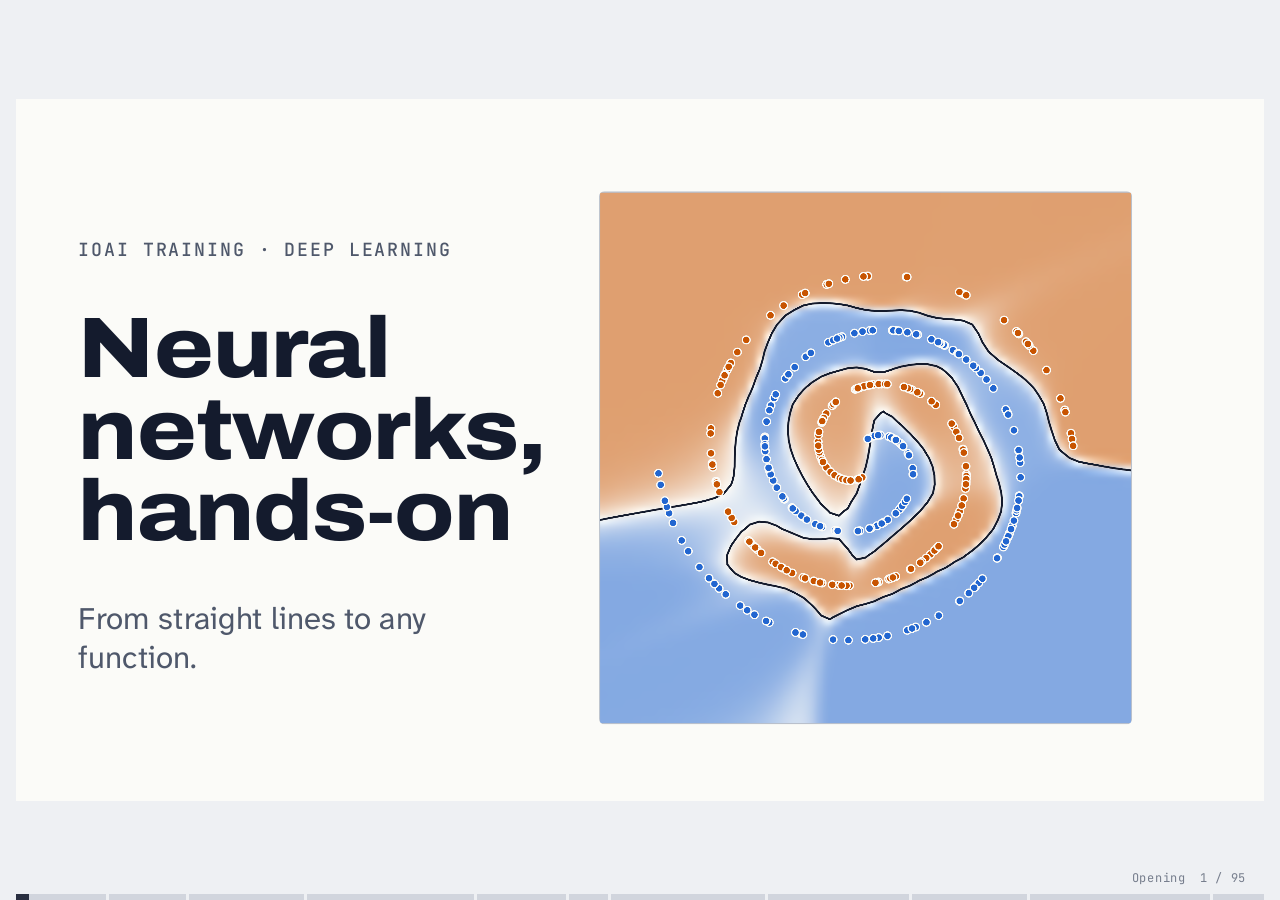
==== commit 26f55f1a: "Fix last stale number Co-Authored-By: Claude Opus 5.5 <noreply@anthropic.com> Claude-Session: https:" ====
--- a/ioai-deep-learning/lecture-full.html
+++ b/ioai-deep-learning/lecture-full.html
@@ -5750,7 +5750,7 @@
     <p class="do">Ask "which side gets to the bottom first, and by how much?" Then press <b>Run</b>. The right side finishes almost immediately (7 steps); the left zig-zags and needs 246 steps.</p>
     <p class="ask">Why not just use a bigger learning rate on the left?</p>
     <p class="ans">The steep direction (up and down) explodes as soon as lr goes above 0.02, exactly like lr 1.05 on the last demo. The steepest direction sets the speed limit, and the flat direction then crawls. On the round bowl both directions are equally steep, so lr 0.5 is safe.</p>
-    <p>How bad is it on real data? For logistic regression on Kobe's raw coordinates, the steepest direction of the bowl is about 30,000 times steeper than the flattest; after standardising, the ratio is about 1.04 (our numerical check on data_train.csv). In the next section you will see the symptom in code: with raw inputs the first loss is 2.33 instead of 0.69. Rule: compute mean and std on the training data only, and apply the same numbers to validation and test (LeCun et al., "Efficient BackProp", 1998).</p>
+    <p>How bad is it on real data? For logistic regression on Kobe's raw coordinates, the steepest direction of the bowl is about 30,000 times steeper than the flattest; after standardising, the ratio is about 1.04 (our numerical check on data_train.csv). In the next section you will see the symptom in code: with raw inputs the first loss is about 2.36 instead of 0.69. Rule: compute mean and std on the training data only, and apply the same numbers to validation and test (LeCun et al., "Efficient BackProp", 1998).</p>
     <p>The toy surfaces here: left 0.5(x² + 100y²), right 0.5(x² + y²), same start (−5, 1.5).</p>`,
   });
 
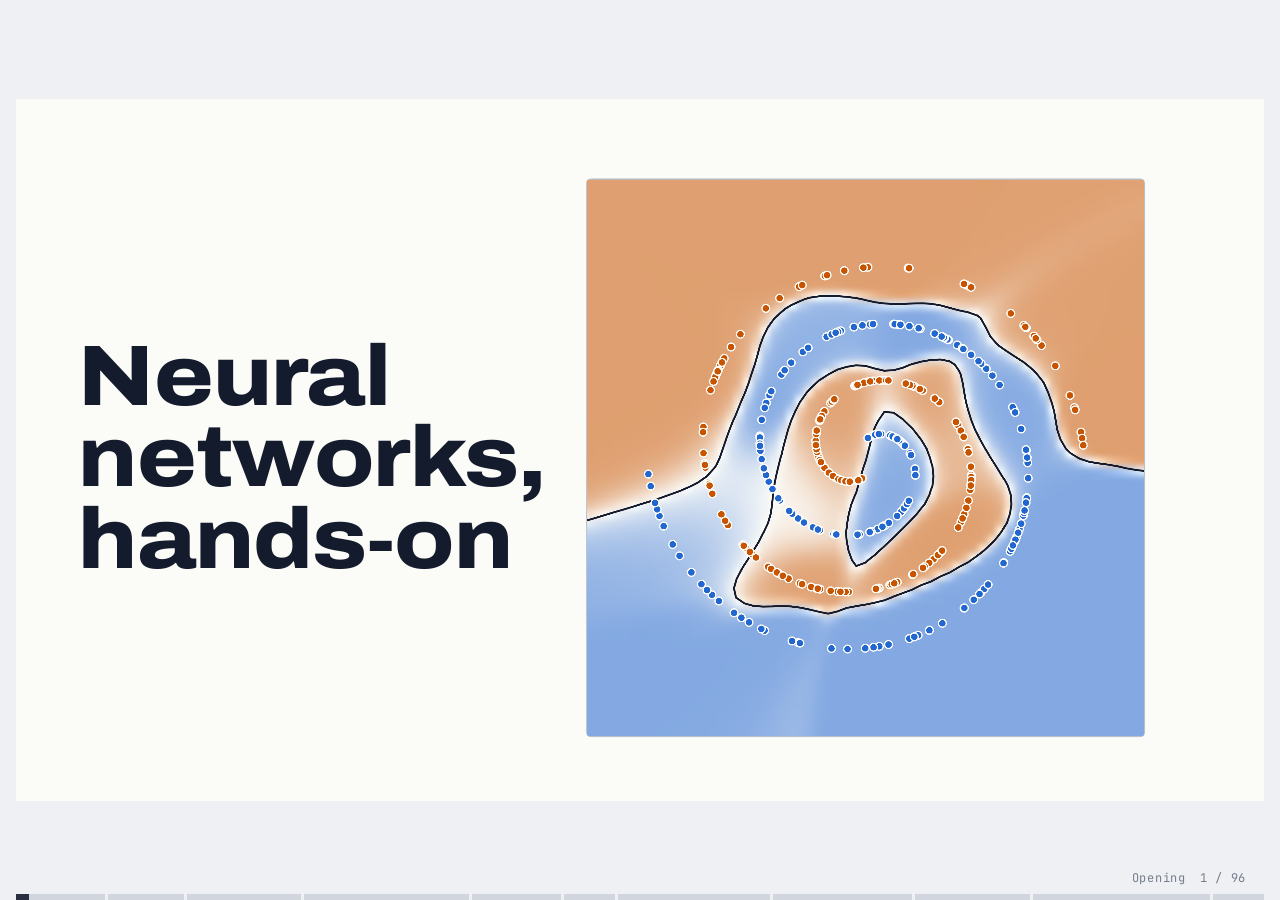
==== commit 1779c627: "Lean deck 44 slides with trimmed on-slide text; regenerate script Co-Authored-By: Claude Opus 5.5 <n" ====
--- a/ioai-deep-learning/lecture-full.html
+++ b/ioai-deep-learning/lecture-full.html
@@ -2172,16 +2172,12 @@
   cls: 'plain',
   html: `
   <div class="split split-46">
-    <div class="col gap-l">
-      <div class="kicker">IOAI training · deep learning</div>
-      <h1>Neural<br>networks,<br>hands&#8209;on</h1>
-      <p class="lead muted">From straight lines to any function.</p>
-    </div>
+    <h1>Neural<br>networks,<br>hands&#8209;on</h1>
     <div class="fill-center" id="open-spiral"></div>
   </div>`,
   init(el, api) {
     const pg = Widgets.playground(api, el.querySelector('#open-spiral'), {
-      size: 820, data: 'spiral', n: 400, hidden: [8, 8], act: 'tanh', opt: 'adam', lr: 0.02,
+      size: 860, data: 'spiral', n: 400, hidden: [8, 8], act: 'tanh', opt: 'adam', lr: 0.02,
       steps: 6, autoplay: true, controls: [], readouts: false, res: 64, maxEpochs: 6000, dot: 6,
     });
     // restart the show every time we come back to the title
@@ -2189,7 +2185,7 @@
   },
   notes: `
   <p class="time">1 min</p>
-  <p class="say">Today we go from models that draw one straight line to neural networks, which can learn almost any shape. Everything on these slides is computed live in this browser.</p>
+  <p class="say">Welcome to the IOAI deep-learning training. Today we go from models that draw one straight line to neural networks, which can learn almost any shape: from straight lines to any function. Everything on these slides is computed live in this browser.</p>
   <p class="do">Let the spiral train while you talk: a network with 105 numbers inside is learning to separate two interleaved spirals right now.</p>
   <p class="ask">Could one straight line separate these two spirals?</p>
   <p class="ans">No. In the first hour you will see why a network can.</p>
@@ -2279,7 +2275,7 @@
 .sec-open .recall-row .n { font-family: var(--font-mono); font-size: 40px; color: var(--muted); }
 .sec-open .recall-row .q { font-size: 48px; line-height: 1.2; }
 .sec-open .recall-row .a { font-size: 48px; line-height: 1.2; border-left: 8px solid var(--ok); padding-left: 28px; }
-.sec-open .kobe-grid { display: grid; grid-template-columns: 720px 1fr; gap: 96px; align-items: center; flex: 1; min-height: 0; }
+.sec-open .kobe-grid { display: grid; grid-template-columns: 780px 1fr; gap: 96px; align-items: center; flex: 1; min-height: 0; }
 .sec-open .kobe-pct { font-family: var(--font-display); font-weight: 800; font-size: 200px; line-height: .9; font-stretch: 110%; }
 .sec-open .kobe-key { font-size: 40px; }
 .sec-open .kobe-key b { font-weight: 700; }
@@ -2317,17 +2313,17 @@
     <div class="col gap-l">
       <div class="col">
         <span class="tag tag-predict">predict</span>
-        <h2>25,697 Kobe Bryant shots. What % went in?</h2>
-        <p class="kobe-key"><b class="c1">● orange: in</b> &nbsp; <b class="c0">● blue: missed</b></p>
+        <h2>Kobe's 25,697 shots: what % went in?</h2>
+        <p class="kobe-key"><b class="c1">● in</b> &nbsp; <b class="c0">● missed</b></p>
       </div>
       <div data-step="1"><div class="kobe-pct">44.6%</div></div>
-      <p class="lead" data-step="2">So always guessing <b class="c0">“miss”</b> is right <b>55%</b> of the time.</p>
+      <p class="lead" data-step="2">Always <b class="c0">“miss”</b>: right <b>55%</b></p>
     </div>
   </div>`,
   init(el, api) {
     const host = el.querySelector('#open-kobe-court');
-    const fr = Widgets.courtFrame(0, 0, 720);
-    const cv = Plot.canvas(host, 720, Math.ceil(fr.h));
+    const fr = Widgets.courtFrame(0, 0, 780);
+    const cv = Plot.canvas(host, 780, Math.ceil(fr.h));
     const draw = () => {
       const C = Plot.colors(), ctx = cv.ctx;
       cv.clear(C.paper);
@@ -2345,7 +2341,7 @@
   notes: `
   <p class="time">2 min</p>
   <p class="say">Our running example is real data: Kobe Bryant's shots from 20 NBA seasons, each with its position on the court. Basket at the bottom; orange went in, blue missed. It is also the data of your first task this afternoon.</p>
-  <p class="do">Everyone writes a number on paper (15 s); take two or three guesses aloud. → reveals 44.6%, → the consequence.</p>
+  <p class="do">Everyone writes a number on paper (15 s); take two or three guesses aloud. → reveals 44.6%, → the consequence: always guessing "miss" is right 55% of the time.</p>
   <p class="ask">If 44.6% went in, how often is a "model" right that always says "miss"?</p>
   <p class="ans">About 55%. A model that does not clearly beat 55% has learned nothing; even the best reach only about 61%, because the same spot gives both makes and misses.</p>
   <p>Data: Kaggle "Kobe Bryant Shot Selection", 25,697 labelled shots (1996–2016); 800 are drawn. Kobe died in a helicopter crash in 2020; if it comes up, be respectful.</p>`,
@@ -2358,11 +2354,9 @@
 // A plain-words refresher that assumes nothing: model = knobs, loss = how wrong,
 // training = turn the knobs a little, downhill. Joins the Opening section.
 Deck.css(`
-.sec-open .rf { display: grid; grid-template-columns: repeat(3, 1fr); gap: 56px; flex: 1; min-height: 0; align-items: start; margin-top: 12px; }
-.sec-open .rf-card { display: flex; flex-direction: column; gap: 22px; }
-.sec-open .rf-card h3 { font-size: 46px; }
-.sec-open .rf-card p { font-size: 34px; color: var(--muted); max-width: 15em; }
-.sec-open .rf-n { font-family: var(--font-mono); font-size: 30px; color: var(--muted); }
+.sec-open .rf { display: grid; grid-template-columns: repeat(3, 1fr); gap: 56px; flex: 1; min-height: 0; align-items: start; align-content: center; padding-bottom: 64px; }
+.sec-open .rf-card { display: flex; flex-direction: column; gap: 40px; }
+.sec-open .rf-card h3 { font-size: 52px; line-height: 1.1; }
 `);
 
 Deck.slide({
@@ -2372,8 +2366,7 @@
   <h2>Three ideas you need today</h2>
   <div class="rf">
     <div class="rf-card" data-step="1">
-      <span class="rf-n">1</span>
-      <svg class="dg" viewBox="0 0 540 300" width="520" height="289" role="img" aria-label="a model is a box with knobs">
+      <svg class="dg" viewBox="0 0 540 300" width="520" height="312" role="img" aria-label="a model is a box with knobs">
         <line class="flow" x1="10" y1="150" x2="118" y2="150"/>
         <text class="lbl-s" x="4" y="110" style="text-anchor:start">shot</text>
         <rect class="box" x="126" y="60" width="228" height="180" rx="8" style="stroke-width:5"/>
@@ -2385,10 +2378,8 @@
         <text class="lbl-b" x="486" y="150">41%</text>
       </svg>
       <h3>A model is a box with knobs</h3>
-      <p>Numbers go in, a guess comes out. The knobs decide the guess.</p>
     </div>
     <div class="rf-card" data-step="2">
-      <span class="rf-n">2</span>
       <svg class="dg" viewBox="0 0 500 300" width="520" height="312" role="img" aria-label="the loss measures how wrong the guess was">
         <text class="lbl" x="120" y="60">guess 41%</text>
         <text class="lbl" x="370" y="60">it went in</text>
@@ -2396,13 +2387,10 @@
         <rect x="40" y="130" width="250" height="44" rx="6" fill="var(--grad-soft)" stroke="var(--grad)" stroke-width="3"/>
         <text class="lbl-s" x="40" y="214" style="text-anchor:start">right</text>
         <text class="lbl-s" x="460" y="214" style="text-anchor:end">very wrong</text>
-        <text class="lbl" x="250" y="262">loss = how wrong</text>
       </svg>
       <h3>The loss says how wrong</h3>
-      <p>One number. Small is good. We compare the guess with the truth.</p>
     </div>
     <div class="rf-card" data-step="3">
-      <span class="rf-n">3</span>
       <svg class="dg" viewBox="0 0 500 300" width="520" height="312" role="img" aria-label="training rolls downhill on the loss">
         <path d="M30,40 C120,260 380,260 470,40" fill="none" stroke="var(--ink)" stroke-width="5"/>
         <circle cx="96" cy="150" r="20" fill="var(--grad)"/>
@@ -2412,19 +2400,18 @@
         <text class="lbl-s" x="80" y="40">loss</text>
       </svg>
       <h3>Training rolls downhill</h3>
-      <p>Turn every knob a little in the direction that makes the loss smaller. Repeat.</p>
     </div>
-  </div>
-  <p class="lead" data-step="4">Today: a much bigger box, and how to train it well.</p>`,
+  </div>`,
   notes: `
   <p class="time">3 min</p>
   <p class="say">Three ideas in plain words; everything today is built on them. If the room already knows them, keep it to one minute.</p>
   <p class="do">Press → for each card; ask a student to say it back in their own words.</p>
   <ul>
-    <li><b>Knobs:</b> a shot's position goes in, a chance comes out; the knobs (weights) decide the guess.</li>
-    <li><b>Loss:</b> one number for how wrong the guess was; small is good.</li>
+    <li><b>Knobs:</b> numbers (a shot's position) go in, a guess (a chance) comes out; the knobs (weights) decide the guess.</li>
+    <li><b>Loss:</b> one number for how wrong the guess was, comparing the guess with the truth; small is good.</li>
     <li><b>Downhill:</b> turn each knob a little in the direction that lowers the loss (the gradient; backpropagation computes it), repeat. That is gradient descent.</li>
   </ul>
+  <p class="say">Today: a much bigger box, and how to train it well.</p>
   <p class="ask">If the loss goes up after a step, what went wrong?</p>
   <p class="ans">The step was too big: we jumped over the bottom of the valley. The step size is the learning rate; we play with it after the break.</p>
   <p>If faces look unsure: W opens a whiteboard, D a pen; draw a valley and roll a ball down it.</p>`,
@@ -2440,7 +2427,7 @@
 .sec-why .why-side { display: flex; flex-direction: column; gap: 28px; }
 .sec-why .why-side .lead { max-width: 16em; }
 .sec-why .why-lay { display: grid; grid-template-columns: 768px 1fr; gap: 96px; flex: 1; min-height: 0; align-items: start; }
-.sec-why .why-lay3 { display: grid; grid-template-columns: 960px 1fr; gap: 72px; flex: 1; min-height: 0; align-items: start; }
+.sec-why .why-lay3 { display: grid; grid-template-columns: 1240px 1fr; gap: 64px; flex: 1; min-height: 0; align-items: center; }
 .sec-why .why-lay3 canvas { cursor: grab; }
 .sec-why .why-task { font-size: 40px; line-height: 1.35; }
 .sec-why .why-task b { font-family: var(--font-mono); color: var(--muted); margin-right: 14px; }
@@ -2492,13 +2479,13 @@
       const box = document.createElement('div');
       box.className = 'why-side';
       box.innerHTML = `<span class="tag tag-predict">predict</span>
-        <p class="lead" data-step="1">No. Logistic regression = one line. It gets stuck near <b>60%</b>.</p>`;
+        <p class="lead" data-step="1">No: one line stalls near <b>60%</b>.</p>`;
       side.insertBefore(box, side.firstChild);
     },
     notes: `
     <p class="time">1.5 min</p>
     <p class="say">A toy dataset: orange dots in the middle, a blue ring around them. You may have seen logistic regression; if not, it is the simplest classifier, and its border between the colours is always one straight line. Can one straight line put all orange on one side and all blue on the other?</p>
-    <p class="do">Show of hands. Press <b>Train</b>: the line swings for about a second, then stays straight. Readouts: loss stays near 0.68, accuracy stops near 59% (it started at 58%). Press → for the answer.</p>
+    <p class="do">Show of hands. Press <b>Train</b>: the line swings for about a second, then stays straight. Readouts: loss stays near 0.68, accuracy stops near 59% (it started at 58%). Press → for the answer: no, logistic regression is one line and gets stuck near 60%.</p>
     <p class="ask">Why can't it do better, however long we train?</p>
     <p class="ans">Every straight line leaves both colours on both sides: the orange is surrounded. Training longer only polishes the line; it cannot bend it.</p>
     <p>Maths for you: p = σ(w₁x₁ + w₂x₂ + b); the 50% border w₁x₁ + w₂x₂ + b = 0 is a line.</p>`,
@@ -2640,24 +2627,16 @@
   Deck.slide({
     id: 'why-lift',
     title: 'Fix 1: invent a feature (lift to 3-D)',
+    steps: 4,
     html: `
-    <h2>Fix 1: lift the dots, then one flat cut works</h2>
+    <h2>Fix 1: lift the dots, then cut flat</h2>
     <div class="why-lay3">
       <div id="why-lift"></div>
-      <div class="why-side">
-        <div class="stack">
-          <p class="lead" data-only="0">Seen from above: the same circle data.</p>
-          <p class="lead dim-after" data-step="1">Lift each dot: further out = higher.</p>
-        </div>
-        <p class="lead dim-after" data-step="2">One flat sheet now separates them.</p>
-        <p class="lead dim-after" data-step="3">Dropped to the floor, the cut is a circle.</p>
-        <p class="lead" data-step="4"><b>But which lift for Kobe's court?</b></p>
-        <p class="tiny" data-step="1">drag to rotate</p>
-      </div>
+      <p class="lead" data-step="4"><b>Which lift for Kobe's court?</b></p>
     </div>`,
     init(el, api) {
       const D = NN.data.circle(300, 101, 0);
-      const W = 960, H = 768, S = 285, ZS = 1.3, CUT = 0.36;   // inner r² ≤ 0.25, outer r² ≥ 0.50
+      const W = 1240, H = 784, S = 295, ZS = 1.3, CUT = 0.36;   // inner r² ≤ 0.25, outer r² ≥ 0.50
       const cv = Plot.canvas(el.querySelector('#why-lift'), W, H);
       const st = { t: 0, pitch: 90, yaw: 0, plane: 0, ring: 0 };
       const goal = { t: 0, pitch: 90, yaw: 0, plane: 0, ring: 0 };
@@ -2747,8 +2726,8 @@
     },
     notes: `
     <p class="time">2 min</p>
-    <p class="say">Fix 1: invent a new feature, a trick you may have seen in classical ML. Lift each dot by its distance from the centre: the blue ring rises and a flat sheet slides between the colours. Dropped back to the floor, that flat cut is a circle.</p>
-    <p class="do">→ the dots rise; drag the picture to spin it. → the sheet, → the circle, → the question.</p>
+    <p class="say">Fix 1: invent a new feature, a trick you may have seen in classical ML. We start seen from above: the same circle data. Lift each dot by its distance from the centre (further out = higher): the blue ring rises and one flat sheet slides between the colours. Dropped back to the floor, that flat cut is a circle.</p>
+    <p class="do">→ the dots rise; drag the picture to spin it. → the sheet, → the circle, → the question. (4 presses.)</p>
     <p class="ask">Which height would you invent for Kobe's court? For a spiral?</p>
     <p class="ans">For Kobe, distance from the rim, but you had to know basketball. For a spiral, nobody knows. And the Kobe task gives the network only x and y, so it must invent features itself: next slide.</p>
     <p>Maths for you: height z = x² + y²; the sheet z = 0.36 lands on the floor as a circle of radius 0.6 (the idea behind kernel SVMs).</p>`,
@@ -2772,8 +2751,8 @@
       box.className = 'why-side';
       box.innerHTML = `<span class="tag tag-predict">predict</span>
         <div class="stack">
-          <p class="lead" data-only="0">Four straight edges: what shape?</p>
-          <p class="lead" data-step="1">Four straight edges fence in the orange.</p>
+          <p class="lead" data-only="0">Four edges: what shape?</p>
+          <p class="lead" data-step="1">A fence around the orange.</p>
         </div>`;
       side.insertBefore(box, side.firstChild);
     },
@@ -2896,7 +2875,6 @@
         <text class="lbl-b" id="n1-o" x="874" y="330" style="font-size:56px;text-anchor:start">0</text>
       </svg>
       <div class="neu-side">
-        <p class="n1-cap" style="font-size:34px;font-weight:600;margin:0"></p>
         <div class="n1-plot"></div>
         <div class="neu-ctl"></div>
       </div>
@@ -2939,7 +2917,6 @@
         Plot.dot(ctx, sx(zc), sy(f(zc)), 12, C.ink, C.paper);
         Plot.text(ctx, 'output', sx(0) + 14, 30, { size: 28, color: C.ink, base: 'top' });
         Plot.text(ctx, 'sum', 660, sy(0) - 12, { size: 28, color: C.ink, align: 'right' });
-        $('.n1-cap').textContent = S.act === 'relu' ? 'ReLU: a negative sum becomes 0' : 'sigmoid: this neuron is logistic regression';
       }
       const sl = [
         UI.slider(ctl, { label: 'weight 1', min: -2, max: 2, step: 0.1, value: S.w[0], fmt: v => fnum(v, 1), oninput: v => { S.w[0] = v; draw(); } }),
@@ -2968,12 +2945,11 @@
     id: 'neu-line',
     title: 'One neuron cuts the court with a line',
     html: `
-    <h2>One neuron cuts the court with a straight line</h2>
+    <h2>One neuron draws one straight line</h2>
     <div class="neu-demo">
       <div class="n2-court"></div>
       <div class="neu-side" style="align-self:stretch">
         <div class="neu-readouts"></div>
-        <p class="neu-cap" style="margin-top:8px">Arrow: the orange side, where this neuron says "made".</p>
         <div class="neu-ctl" style="margin-top:auto"></div>
       </div>
     </div>`,
@@ -3280,9 +3256,9 @@
         <g data-step="1"><text class="lbl-s" x="202" y="690">weights + biases</text></g>
         <g data-step="3"><text class="lbl-b" x="1060" y="640" style="font-size:56px">= 105</text></g>
       </svg>
-      <div class="qa">
+      <div class="qa" style="align-self:center">
         <div><p class="q">2-16-1?</p><p class="a" data-step="4">65 · illegal for Kobe</p></div>
-        <div><p class="q">784-128-10?<br><span class="neu-cap">(digit images)</span></p><p class="a" data-step="5">101,770</p></div>
+        <div><p class="q">784-128-10?</p><p class="a" data-step="5">101,770</p></div>
       </div>
     </div>`,
     notes: `
@@ -3734,7 +3710,7 @@
     id: 'act-zoo',
     title: 'The activation zoo',
     html: `
-    <h2>Any bend will do: the activation zoo</h2>
+    <h2>Activations: any bend will do</h2>
     <div class="zoo">${ZOO.map(k => `
       <div class="zoo-cell" data-k="${k}">
         <h3>${NN.act[k].name}</h3>
@@ -3743,9 +3719,9 @@
         <div class="zoo-ro grad" data-step="1"><span>slope</span><b class="vd">0</b></div>
       </div>`).join('')}
     </div>
-    <p class="small muted">input <b class="mono" id="act-z">0.0</b> · point at any plot</p>`,
+    <div class="zoo-ro"><span>input</span><b id="act-z">0.0</b></div>`,
     init(el, api) {
-      const W = 336, H = 500;
+      const W = 336, H = 560;
       let z0 = 0;
       const cells = ZOO.map(k => {
         const c = el.querySelector(`.zoo-cell[data-k="${k}"]`);
@@ -3783,7 +3759,7 @@
     notes: `
     <p class="time">1.5 min</p>
     <p class="say">Almost any bend works. ReLU: zero for negative inputs, the input itself for positive ones; Leaky ReLU keeps a small slope on the left. Sigmoid squashes into 0 to 1, tanh is the same S from −1 to 1, and GELU is a smooth ReLU used in models like GPT.</p>
-    <p class="do">Press → to show the magenta dashed <b>slope</b> curves. Sweep the pointer across the sigmoid plot and stop at the middle.</p>
+    <p class="do">Press → to show the magenta dashed <b>slope</b> curves. Point at any plot: all five follow the same input. Sweep the pointer across the sigmoid plot and stop at the middle.</p>
     <p class="ask">What is the largest slope the sigmoid ever has?</p>
     <p class="ans">0.25, at input 0; far from 0 it is flat. ReLU's slope is 1 for every positive input. Training relies on these slopes and flat spots barely learn: one reason ReLU is the usual default.</p>
     <p>Avoid "the neuron fires": these are smooth bends, not on/off switches.</p>`,
@@ -3906,11 +3882,11 @@
       <div class="side" id="act-hg-side"><div class="ro-row" id="act-hg-ro"></div></div>
     </div>`,
     init(el, api) {
-      const W = 1056, H = 680;
+      const W = 1056, H = 760;
       const cv = Plot.canvas(el.querySelector('#act-hg-cv'), W, H);
       const B = box(W, H, [-1, 1], [-1.6, 1.4], { l: 70, b: 52 });
       const ro = el.querySelector('#act-hg-ro');
-      const rN = UI.readout(ro, 'hinges'), rE = UI.readout(ro, 'error');
+      const rE = UI.readout(ro, 'error');
       let N = 3, fit = hingeFit(N);
       const side = el.querySelector('#act-hg-side');
       const ch = UI.choice(side, [1, 2, 3, 5, 8, 16, 32].map(v => ({ value: v, label: String(v) })), N, v => { N = v; fit = hingeFit(N); draw(); }, { label: 'hinges' });
@@ -3923,7 +3899,6 @@
         curve(ctx, B, target, C.muted, 3, [12, 10]);
         curve(ctx, B, fit.f, C.ink, 6, null, 800);
         fit.knots.forEach(t => Plot.dot(ctx, B.sx(t), B.sy(fit.f(t)), N > 16 ? 6 : 9, C.ink, C.paper));
-        rN.set(N);
         rE.set(fit.mse < 0.0001 ? fit.mse.toFixed(6) : fit.mse.toFixed(4));
       }
       draw();
@@ -4372,11 +4347,10 @@
 
 Deck.css(`
 .sec-loss .lx-grid { display: grid; grid-template-columns: 960px 1fr; gap: 72px; flex: 1; min-height: 0; align-items: start; }
-.sec-loss .lx-grid.wide { grid-template-columns: 1104px 1fr; }
+.sec-loss .lx-grid.wide { grid-template-columns: 1200px 1fr; }
 .sec-loss .lx-side { display: flex; flex-direction: column; gap: 32px; min-width: 0; height: 100%; }
 .sec-loss .lx-side .ui-row { gap: 20px; }
 .sec-loss .lx-side .ui-readout-label { font-size: 28px; }
-.sec-loss .lx-note { font-size: 34px; color: var(--muted); }
 .sec-loss .lx-ctl { margin-top: auto; display: flex; flex-direction: column; gap: 24px; }
 .sec-loss canvas.lx-drag { cursor: grab; }
 .sec-loss .lx-made { font-family: var(--font-display); font-weight: 800; font-size: 48px; color: var(--c1); }
@@ -4399,11 +4373,11 @@
 .sec-loss .lx-pick .hd { font-family: var(--font-mono); font-size: 28px; letter-spacing: .1em; text-transform: uppercase; color: var(--muted); padding-bottom: 12px; border-bottom: 2px solid var(--rule); align-self: end; }
 .sec-loss .lx-pick .cell { padding: 14px 0; border-bottom: 2px solid var(--rule); min-height: 0; display: flex; flex-direction: column; justify-content: center; gap: 6px; }
 .sec-loss .lx-pick .what { font-family: var(--font-display); font-weight: 750; font-size: 56px; line-height: 1.05; }
-.sec-loss .lx-pick .eg { font-size: 32px; color: var(--muted); }
 .sec-loss .lx-pick .last { font-size: 44px; }
 .sec-loss .lx-pick .fn { font-family: var(--font-mono); font-size: 40px; font-weight: 600; }
 .sec-loss .lx-pick [data-step] { transition: opacity .35s ease, transform .35s ease; }
-.sec-loss .lx-vote { display: grid; grid-template-columns: 1056px 1fr; gap: 72px; align-items: start; }
+.sec-loss .lx-vote { display: grid; grid-template-columns: 1056px 1fr; gap: 72px; align-items: center; flex: 1; min-height: 0; }
+.sec-loss .lx-opts .tag { align-self: flex-start; }
 .sec-loss .lx-opts { display: flex; flex-direction: column; gap: 44px; padding-top: 12px; }
 .sec-loss .lx-opt { display: flex; gap: 28px; align-items: center; font-size: 52px; line-height: 1.1; }
 .sec-loss .lx-opt b { font-family: var(--font-mono); font-size: 40px; font-weight: 600; min-width: 64px; height: 64px; display: grid; place-items: center; border: 3px solid var(--ink); }
@@ -4474,12 +4448,11 @@
       <div class="lx-mse-cv"></div>
       <div class="lx-side">
         <div class="lx-mse-ro"></div>
-        <p class="lx-note">Each dot: % of Kobe's shots made from that distance.<br>Each miss becomes a square.</p>
-        <div class="lx-ctl"><p class="small muted">Drag the line's end dots.</p><div class="ui-row lx-mse-btn"></div></div>
+        <div class="lx-ctl"><div class="ui-row lx-mse-btn"></div></div>
       </div>
     </div>`,
     init(el, api) {
-      const W = 1104, H = 720, L = 120, R = 36, T = 64, B = 96;
+      const W = 1200, H = 760, L = 120, R = 36, T = 64, B = 96;
       const cv = Plot.canvas(el.querySelector('.lx-mse-cv'), W, H, 'lx-drag');
       const Y0 = 25, Y1 = 70, XM = 31;
       // wide x axis so a 10-point miss (one square) fits between two neighbouring dots
@@ -4572,7 +4545,7 @@
     notes: `
     <p class="time">1.5 min</p>
     <p class="say">The loss is one number that says how wrong the model is; training makes it small. Dots: the share of Kobe's shots made from each distance; the line is our model. Each miss becomes a square, and the loss is the average square: the mean squared error.</p>
-    <p class="do">Point at the big square at 0–4 ft. Drag an end dot to grow and shrink squares, then press <b>Fit the line</b>: loss 64 → 18.</p>
+    <p class="do">Point at the big square at 0–4 ft. Drag one of the line's two black end dots to grow and shrink squares, then press <b>Fit the line</b>: loss 64 → 18.</p>
     <p class="ask">A miss of 10 points costs 100. What does a miss of 20 cost?</p>
     <p class="ans">400, four times as much: big misses are very expensive, so the line works hardest to avoid them.</p>
     <p>PyTorch: <code>nn.MSELoss()</code>, the loss for predicting numbers, as in the inversion task.</p>`,
@@ -4957,26 +4930,26 @@
     <div class="lx-pick">
       <span class="hd"></span><span class="hd">you predict</span><span class="hd">last layer</span><span class="hd">PyTorch loss</span>
       <div class="cell" data-step="1">${glyphNum}</div>
-      <div class="cell" data-step="1"><span class="what">a number</span><span class="eg">inversion task's output</span></div>
+      <div class="cell" data-step="1"><span class="what">a number</span></div>
       <div class="cell" data-step="1"><span class="last">1 output</span></div>
       <div class="cell" data-step="1"><span class="fn">nn.MSELoss()</span></div>
       <div class="cell" data-step="2">${glyphYes}</div>
-      <div class="cell" data-step="2"><span class="what">yes / no</span><span class="eg">Kobe: in or out?</span></div>
+      <div class="cell" data-step="2"><span class="what">yes / no</span></div>
       <div class="cell" data-step="2"><span class="last">1 score</span></div>
       <div class="cell" data-step="2"><span class="fn">nn.BCEWithLogitsLoss()</span></div>
       <div class="cell" data-step="3">${glyphK}</div>
-      <div class="cell" data-step="3"><span class="what">one of K</span><span class="eg">shot type: jump, layup, dunk…</span></div>
+      <div class="cell" data-step="3"><span class="what">one of K</span></div>
       <div class="cell" data-step="3"><span class="last">K scores</span></div>
       <div class="cell" data-step="3"><span class="fn">nn.CrossEntropyLoss()</span></div>
     </div>
-    <p class="lead" data-step="4">The last layer is plain <b>Linear</b>: the loss adds sigmoid or softmax.</p>`,
+    <p class="lead" data-step="4">No sigmoid or softmax in the model: the loss adds it.</p>`,
     notes: `
     <p class="time">2 min</p>
     <p class="say">Three kinds of questions cover almost every task, each with its loss. Before each row, let the class guess.</p>
     <p class="do">→ Row 1, a number (the inversion task): one output, mean squared error.</p>
     <p class="do">→ Row 2, yes/no (Kobe): one score, BCEWithLogitsLoss, the forecast loss; targets 0. or 1. as floats.</p>
-    <p class="do">→ Row 3, one of K classes: K scores; softmax turns them into shares (the bars), and the loss punishes a low share for the right answer.</p>
-    <p class="do">→ The rule: the model ends with plain Linear; the loss does the squashing.</p>
+    <p class="do">→ Row 3, one of K classes (for example Kobe's shot type: jump shot, layup, dunk, other): K scores; softmax turns them into shares (the bars), and the loss punishes a low share for the right answer.</p>
+    <p class="do">→ The rule: the model ends with a plain Linear layer, no sigmoid or softmax; the loss does the squashing itself.</p>
     <p class="ask">Which of 10 digits is in an image: how many outputs, which loss?</p>
     <p class="ans">10 scores, nn.CrossEntropyLoss. Untrained, each class gets 10%, so the first loss is about 2.3.</p>
     <p>CrossEntropyLoss wants raw scores and class numbers 0 … K−1 as integers, not one-hot.</p>`,
@@ -4989,7 +4962,7 @@
     id: 'loss-vote',
     title: 'Cliffhanger: sigmoid + BCEWithLogitsLoss',
     html: `
-    <div class="row" style="gap:32px"><span class="tag tag-predict">predict</span><h2>A sigmoid at the end. What happens?</h2></div>
+    <div class="row" style="gap:32px"><span class="tag tag-predict">predict</span><h2>Sigmoid at the end: what happens?</h2></div>
     <div class="lx-vote">
       ${Code.py(`
         class MLP(nn.Module):
@@ -5005,9 +4978,9 @@
         <div class="lx-opt"><b>2</b>it trains normally</div>
         <div class="lx-opt"><b>3</b>it trains, but is quietly worse</div>
         <div class="lx-opt"><b>4</b>the loss becomes NaN</div>
+        <span class="tag tag-pair" data-step="2">pairs · 1 min</span>
       </div>
-    </div>
-    <p class="lead" data-step="2">Talk 1 minute with a neighbour, then vote again.</p>`,
+    </div>`,
     steps: 2,
     notes: `
     <p class="time">2 min</p>
@@ -5028,6 +5001,7 @@
 Deck.css(`
 .sec-brk .brk-grid { display: grid; grid-template-columns: 720px 1fr; gap: 96px; align-items: center; flex: 1; min-height: 0; }
 .sec-brk .brk-grid .timer-face { font-size: 240px; }
+.sec-brk .brk-big .timer-face { font-size: 360px; }
 .sec-brk .brk-next { display: flex; flex-direction: column; gap: 40px; }
 .sec-brk .tb { display: flex; flex-direction: column; gap: 44px; margin-top: 8px; }
 .sec-brk .tb-row { display: grid; grid-template-columns: 56px 1fr 230px; gap: 32px; align-items: baseline; font-size: 44px; line-height: 1.2; }
@@ -5074,6 +5048,22 @@
     <p class="say">Ten minutes of break: stand up, drink water, look out of a window. When we come back we play a game: ten claims about neural networks, true or bluff?</p>
     <p class="do">The timer starts by itself (Pause or Reset if needed) and only runs while this slide is visible, so keep it on screen. At 0:00 the numbers turn white on black.</p>
     <p>The game is on the next two slides, about 3 minutes in total; if you are short on time, play only the first.</p>`,
+  });
+
+  // plain break used by the main (lean) deck: just the clock
+  Deck.slide({
+    id: 'brk-plain',
+    title: 'Break: 10 minutes',
+    html: `
+    <h2>Break</h2>
+    <div class="fill-center brk-big"><div id="brk-plain-timer"></div></div>`,
+    init(el, api) {
+      Widgets.timer(api, el.querySelector('#brk-plain-timer'), 10, { auto: true });
+    },
+    notes: `
+    <p class="time">10 min</p>
+    <p class="say">Ten minutes: stand up, drink water. After the break we make the network learn.</p>
+    <p class="do">The timer starts by itself and only runs while this slide is on screen (Pause or Reset if needed).</p>`,
   });
 
   const playNotes = `
@@ -5151,6 +5141,7 @@
 .sec-opt .pair > div { display: flex; flex-direction: column; gap: 14px; }
 .sec-opt .pair .res { font-size: 40px; font-weight: 700; min-height: 1.3em; }
 .sec-opt .t-code { display: grid; grid-template-columns: 1056px 1fr; gap: 96px; flex: 1; min-height: 0; align-items: start; }
+.sec-opt pre.opt-c38 { font-size: 38px; line-height: 1.65; }
 .sec-opt .effect { font-size: 40px; line-height: 1.25; }
 .sec-opt .effect .bigv { font-family: var(--font-mono); font-size: 64px; font-weight: 600; line-height: 1.25; }
 .sec-opt .cmp { display: grid; grid-template-columns: 300px 1fr 420px; gap: 10px 32px; align-items: center; font-size: 40px; }
@@ -5410,7 +5401,8 @@
   }
 
   // side column with one readout row per racer + Run/Reset
-  function raceSide(side, R, kinds) {
+  function raceSide(side, R, kinds, opts) {
+    const showLr = !(opts && opts.lr === false);
     const head = document.createElement('div');
     head.className = 'rhead';
     head.innerHTML = '<span>step</span><span class="rh-v">loss</span>';
@@ -5442,7 +5434,7 @@
         el.classList.toggle('off', !r || !!r.off);
         el.classList.toggle('dim', !!(r && r.dim));
         if (!r) return;
-        el.querySelector('.nm').innerHTML = `${r.name}<small>lr ${r.lr}</small>`;
+        el.querySelector('.nm').innerHTML = showLr ? `${r.name}<small>lr ${r.lr}</small>` : r.name;
         el.querySelector('.v').textContent = r.dead ? 'blew up'
           : R.mode === 'arrive' ? (r.doneAt != null ? String(r.doneAt) : '–') : fmtLoss(r.loss);
       });
@@ -5692,7 +5684,7 @@
         s += `</g></svg>`;
         return s;
       })()}
-      <div class="row" data-step="2" style="gap:28px"><span class="tag tag-predict">predict</span><span class="lead">30 epochs. Batches of 64, or all 20,558 at once?</span></div>
+      <div class="row" data-step="2" style="gap:28px"><span class="tag tag-predict">predict</span><span class="lead">30 epochs: batches of 64, or all at once?</span></div>
       <div class="cmp" data-step="3">
         <span></span><span class="hd">steps taken</span><span class="hd">validation loss</span>
         <span>batches of 64</span><div class="bw"><div class="bar" style="width:640px"></div><span>9,660</span></div><span><b>0.662</b> <span class="ok">✓ learned</span></span>
@@ -5768,7 +5760,7 @@
     <div class="stack">
       <h2 data-only="0">Plain descent zig-zags in a narrow valley</h2>
       <h2 data-only="1">Momentum: a heavy ball keeps rolling</h2>
-      <h2 data-only="2">Adam: each weight gets its own step size</h2>
+      <h2 data-only="2">Adam: a step size for each weight</h2>
     </div>
     <div class="demo wide">
       <div class="opt-race-cv"></div>
@@ -5776,7 +5768,7 @@
     </div>`,
     init(el, api) {
       const R = Race(api, el.querySelector('.opt-race-cv'), 1104, 720);
-      raceSide(el.querySelector('.opt-race-side'), R, ['sgd', 'momentum', 'adam']);
+      raceSide(el.querySelector('.opt-race-side'), R, ['sgd', 'momentum', 'adam'], { lr: false });
       let last = -1;
       const config = k => {
         if (k === last) return;
@@ -5800,7 +5792,7 @@
     </ul>
     <p class="ask">Pair task (1 min): describe one walk to your neighbour; they name the optimizer.</p>
     <p class="ans">Zig-zag, then crawl: SGD. Speeds up and overshoots: momentum. Fairly straight: Adam.</p>
-    <p>The learning rates are toy values for this surface, not real-network defaults.</p>`,
+    <p>The learning rates (SGD 0.019, momentum 0.01, Adam 0.1) are toy values for this surface, not real-network defaults.</p>`,
   });
 
   /* ------------------------------------------------------------------ */
@@ -5957,14 +5949,14 @@
     html: `
     <h2>Start with Adam, lr 0.001</h2>
     <div class="t-code">
-      ${Code.py(LOOP, { hl: '1:1-2 2:5-7 3:1-2' })}
+      ${Code.py(LOOP, { hl: '1:1-2 2:5-7 3:1-2', cls: 'opt-c38' })}
       <div class="stack effect">
-        <div data-only="1"><p>Then try</p><p class="bigv">0.003<br>0.0003</p><p class="muted small">keep the best on validation</p></div>
-        <div data-only="2"><p>What they do for each of the 105 weights:</p>${Code.py(`
+        <div data-only="1"><p>Then try</p><p class="bigv">0.003<br>0.0003</p></div>
+        <div data-only="2"><p>For every weight:</p>${Code.py(`
           w.grad.zero_()
           loss.backward()
           w -= lr * w.grad`, { size: 's' })}</div>
-        <div data-only="3"><p>Swap one line, keep the loop:</p>${Code.py(`
+        <div data-only="3"><p>One-line swap:</p>${Code.py(`
           opt = torch.optim.SGD(
               model.parameters(),
               lr=0.1, momentum=0.9)`, { size: 's' })}</div>
@@ -6036,10 +6028,14 @@
 
 Deck.css(`
 .sec-loop .lp-two { display: grid; grid-template-columns: 860px 820px; gap: 48px; flex: 1; min-height: 0; align-items: start; }
-.sec-loop .lp-left { gap: 40px; }
+.sec-loop .lp-left { gap: 56px; }
 .sec-loop .lp-read { gap: 56px; }
 .sec-loop .lp-t6 { display: grid; grid-template-columns: 1056px 576px; gap: 96px; flex: 1; min-height: 0; align-items: start; }
 .sec-loop pre.lp-c30 { font-size: 30px; padding: 24px 30px; }
+.sec-loop pre.lp-beats-code { line-height: 1.8; }
+.sec-loop pre.lp-tall { line-height: 1.65; }
+.sec-loop pre.lp-c36 { font-size: 36px; line-height: 1.7; }
+.sec-loop .lp-t6.lp-wide { grid-template-columns: 1120px 1fr; gap: 72px; }
 .sec-loop .lp-eff { display: flex; flex-direction: column; gap: 36px; }
 .sec-loop .stack.lp-eff { display: grid; }
 .sec-loop .stack.lp-eff > div { display: flex; flex-direction: column; gap: 20px; }
@@ -6062,7 +6058,7 @@
 .sec-loop .lp-opt .ok-frame { position: absolute; inset: -9px; border: 6px solid var(--ok); pointer-events: none; }
 .sec-loop .lp-opt .ok-tag { position: absolute; right: 20px; top: 50%; transform: translateY(-50%); font-family: var(--font-mono); font-size: 52px; font-weight: 700; color: var(--ok); }
 .sec-loop .lp-opt .dim { position: absolute; inset: -3px; background: color-mix(in srgb, var(--paper) 68%, transparent); pointer-events: none; }
-.sec-loop .lp-bars { display: flex; flex-direction: column; gap: 64px; margin-top: 24px; }
+.sec-loop .lp-bars { display: flex; flex-direction: column; gap: 88px; margin-top: 40px; }
 .sec-loop .lp-bar-row { display: grid; grid-template-columns: 540px 240px 1fr; gap: 32px; align-items: center; }
 .sec-loop .lp-bar-row .name { font-size: 48px; line-height: 1.1; }
 .sec-loop .lp-bar-row .ll { font-family: var(--font-mono); font-size: 64px; font-weight: 600; }
@@ -6070,7 +6066,7 @@
 .sec-loop .lp-track i { position: absolute; left: 0; top: 0; bottom: 0; background: var(--ink); }
 .sec-loop .lp-track b { position: absolute; top: 50%; transform: translateY(-50%); font-family: var(--font-mono); font-size: 56px; font-weight: 600; padding-left: 20px; }
 .sec-loop .lp-bar-row.base .lp-track i { background: var(--muted); }
-.sec-loop .lp-bar-head { display: grid; grid-template-columns: 540px 240px 1fr; gap: 32px; font-family: var(--font-mono); font-size: 28px; color: var(--muted); letter-spacing: .08em; text-transform: uppercase; }
+.sec-loop .lp-bar-head { margin-bottom: -56px; display: grid; grid-template-columns: 540px 240px 1fr; gap: 32px; font-family: var(--font-mono); font-size: 28px; color: var(--muted); letter-spacing: .08em; text-transform: uppercase; }
 .sec-loop .lp-scale { display: flex; justify-content: space-between; }
 .sec-loop .lp-err { font-family: var(--font-mono); font-size: 30px; line-height: 1.45; background: var(--code-bg); border-left: 6px solid var(--bad); padding: 22px 28px; white-space: pre-wrap; }
 .sec-loop .lp-err .e { color: var(--bad); font-weight: 700; }
@@ -6094,7 +6090,7 @@
     id: 'loop-beats',
     title: 'The five beats of one training step',
     html: `
-    <h2>Every training step is the same five lines</h2>
+    <h2>Every step: the same five lines</h2>
     <div class="lp-two">
       <div class="col lp-left">
         ${Code.py(`
@@ -6328,12 +6324,11 @@
   id: 'loop-court',
   title: 'Live demo: scale your inputs',
   html: `
-  <div class="row"><span class="tag tag-try">try it live</span></div>
-  <h2>Does plain SGD care about raw inputs?</h2>
+  <div class="row" style="gap:32px"><span class="tag tag-try">try it live</span><h2>Does plain SGD care about raw inputs?</h2></div>
   <div class="lp-court grow"></div>`,
   init(el, api) {
     Widgets.courtNet(api, el.querySelector('.lp-court'), {
-      w: 720, hidden: [8, 8], act: 'relu', opt: 'sgd', lr: 0.1, sgdLr: 0.1, adamLr: 0.01,
+      w: 780, hidden: [8, 8], act: 'relu', opt: 'sgd', lr: 0.1, sgdLr: 0.1, adamLr: 0.01,
       normalize: false, controls: ['play', 'reset', 'norm', 'opt'], n: 3000, maxEpochs: 120, showDots: 700,
     });
   },
@@ -6351,7 +6346,7 @@
   id: 'loop-setup',
   title: 'The script, part 1: setup',
   html: `
-  <h2>Before the loop: data, model, loss, optimizer</h2>
+  <h2>Setup: data, model, loss, optimizer</h2>
   <div class="lp-t6">
     ${Code.py(`
       X = torch.tensor(df[["loc_x", "loc_y"]].values,
@@ -6365,13 +6360,13 @@
       X_tr, y_tr, X_va, y_va = X[tr], y[tr], X[va], y[va]
       model = MLP()                      # 2-8-8-1
       loss_fn = nn.BCEWithLogitsLoss()
-      opt = torch.optim.Adam(model.parameters(), lr=1e-3)`, { hl: '1:1-4 2:5-6,9 3:7-8 4:10 5:11-12', cls: 'lp-c30' })}
+      opt = torch.optim.Adam(model.parameters(), lr=1e-3)`, { hl: '1:1-4 2:5-6,9 3:7-8 4:10 5:11-12', cls: 'lp-c30 lp-tall' })}
     <div class="stack lp-eff">
       <div data-only="0 1"><div class="lbl">shapes</div><div class="lp-num">X (25000, 2)</div><div class="lp-num">y (25000, 1)</div></div>
       <div data-only="2"><div class="lbl">split</div><div class="lp-num">20,000 <small>train</small></div><div class="lp-num">5,000 <small>validation</small></div></div>
       <div data-only="3"><div class="lbl">train mean / std</div><div class="lp-num">x 6.5 / 110</div><div class="lp-num">y 91.7 / 88</div></div>
-      <div data-only="4"><div class="lbl">model: 2-8-8-1</div>${Widgets.netSVG({ sizes: [2, 8, 8, 1], w: 520, h: 420, r: 18 })}<div class="lp-num">105 <small>weights</small></div></div>
-      <div data-only="5"><div class="lbl">loss takes logits</div><div class="lp-num">no sigmoid</div><div class="lbl" style="margin-top:24px">optimizer</div><div class="lp-num">Adam, lr 0.001</div></div>
+      <div data-only="4">${Widgets.netSVG({ sizes: [2, 8, 8, 1], w: 520, h: 420, r: 18 })}<div class="lp-num">105 <small>weights</small></div></div>
+      <div data-only="5"><div class="lbl">loss takes logits</div><div class="lp-num">no sigmoid</div></div>
     </div>
   </div>`,
   notes: `
@@ -6403,12 +6398,12 @@
               loss = loss_fn(logits, y_tr[idx])
               loss.backward()
               opt.step()
-          print(epoch, loss.item())`, { hl: '1:1 2:2-4 3:5-9 4:10' })}
+          print(epoch, loss.item())`, { hl: '1:1 2:2-4 3:5-9 4:10', cls: 'lp-c36' })}
     <div class="lp-eff">
-      <div data-step="1"><div class="lbl">epoch = every shot once</div><div class="lp-num">30 <small>epochs</small></div></div>
-      <div data-step="2"><div class="lbl">20,000 shots ÷ 64</div><div class="lp-num">313 <small>batches per epoch</small></div></div>
-      <div data-step="3"><div class="lbl">one batch = one step</div><div class="lp-num">9,390 <small>steps</small></div></div>
-      <div data-step="4"><div class="lbl">printed at the end</div><div class="lp-num">≈ 0.64 <small>last batch</small></div></div>
+      <div data-step="1"><div class="lp-num">30 <small>epochs</small></div></div>
+      <div data-step="2"><div class="lbl">20,000 ÷ 64</div><div class="lp-num">313 <small>batches per epoch</small></div></div>
+      <div data-step="3"><div class="lbl">30 × 313</div><div class="lp-num">9,390 <small>steps</small></div></div>
+      <div data-step="4"><div class="lbl">printed</div><div class="lp-num">≈ 0.64 <small>last batch</small></div></div>
     </div>
   </div>`,
   notes: `
@@ -6433,21 +6428,19 @@
     id: 'loop-results',
     title: 'Kobe results: baselines vs MLP',
     html: `
-    <div class="row"><span class="tag tag-predict">predict</span></div>
-    <h2>Will 105 weights beat “always miss”?</h2>
+    <div class="row" style="gap:32px"><span class="tag tag-predict">predict</span><h2>Will 105 weights beat “always miss”?</h2></div>
     <div class="lp-bars">
-      <div class="lp-bar-head"><span>model</span><span>val loss</span><span class="lp-scale"><span>accuracy 50%</span><span>65%</span></span></div>
+      <div class="lp-bar-head"><span></span><span>val loss</span><span class="lp-scale"><span>accuracy 50%</span><span>65%</span></span></div>
       ${row('always “miss”', '0.686', 56, 1, 'base')}
       ${row('logistic regression', '0.673', 59, 2)}
       ${row('<b>2-8-8-1 MLP</b>', '<mark>0.665</mark>', 60, 3)}
-    </div>
-    <p class="lead muted bottom" data-step="4">Small gap, real gain: basketball is noisy.</p>`,
+    </div>`,
     notes: `
     <p class="time">2 min (+2 for notebook Part 6)</p>
     <p class="ask">Always guessing 45% gives validation loss 0.686. Will our network beat it, by a lot or a little?</p>
-    <p class="do">Run the baseline cell of notebook Part 5 (the same three rows), then press → four times.</p>
+    <p class="do">Run the baseline cell of notebook Part 5 (the same three rows), then press → three times.</p>
     <p class="ans">By a little: 0.665 against 0.686, 60% against 56% accuracy ("always miss" is 56% on these validation shots). Logistic regression is in between; you may have seen it, if not: it is one neuron, so only a straight boundary.</p>
-    <p class="say">Is 60% bad? No: even at the rim Kobe made fewer than two in three, so position alone cannot do much better.</p>
+    <p class="say">Small gap, real gain. Is 60% bad? No: basketball is noisy; even at the rim Kobe made fewer than two in three, so position alone cannot do much better.</p>
     <p class="do">Then notebook Part 6, mistake 2 (no slide): delete opt.zero_grad() and predict. No error, but accuracy about 44%: it calls every shot "made", worse than "always miss", because each new gradient is added to the old ones.</p>`,
   });
 }
@@ -6511,7 +6504,7 @@
     id: 'loop-sigmoid',
     title: 'Cliffhanger reveal: two sigmoids',
     html: `
-    <div class="row"><span class="tag tag-warn">planned mistake 3</span><span class="kicker">the vote from before the break</span></div>
+    <div class="row"><span class="tag tag-warn">planned mistake 3</span></div>
     <h2>Two sigmoids: normal loss, broken model</h2>
     <div class="lp-sig-grid">
       <div class="col" style="gap:36px">
@@ -6519,8 +6512,8 @@
           return torch.sigmoid(self.fc3(x))
           loss_fn = nn.BCEWithLogitsLoss()`, { cls: 'lp-c30' })}
         <div class="lp-seen">
-          <div data-step="1" class="ui-readout"><span class="ui-readout-label">printed loss</span><span class="ui-readout-value">0.68 <span class="small muted">looks normal</span></span></div>
-          <div data-step="2" class="ui-readout"><span class="ui-readout-label">accuracy</span><span class="ui-readout-value">62% <span class="small muted">looks normal</span></span></div>
+          <div data-step="1" class="ui-readout"><span class="ui-readout-label">printed loss</span><span class="ui-readout-value">0.68</span></div>
+          <div data-step="2" class="ui-readout"><span class="ui-readout-label">accuracy</span><span class="ui-readout-value">62%</span></div>
         </div>
       </div>
       <div class="col" style="gap:28px">
@@ -6528,8 +6521,8 @@
           <div>${hist(HIST_OK, 'correct model')}</div>
           <div>${hist(HIST_BUG, 'two sigmoids', `<text class="lbl" x="80" y="86" style="text-anchor:start;fill:var(--bad)">← 76% say “&lt; 1%”</text>`)}</div>
         </div>
-        <div class="small muted" data-step="3" style="margin-top:-12px">predicted chance of a make, 5,000 validation shots</div>
-        <div data-step="4" class="lp-verdict"><span class="big-n bad">4.53</span><span>✗ true log loss <span class="muted">(correct model: 0.665)</span></span></div>
+        <div class="small muted" data-step="3" style="margin-top:-12px">predicted chance of a make</div>
+        <div data-step="4" class="lp-verdict"><span class="big-n bad">4.53</span><span>✗ true log loss <span class="muted">(correct: 0.665)</span></span></div>
       </div>
     </div>`,
     notes: `
@@ -6539,7 +6532,7 @@
     <ul>
       <li>1: printed loss 0.68, looks normal.</li>
       <li>2: accuracy 61.7%, like the correct model.</li>
-      <li>3: 76% of its outputs are under 1%; none above 99%.</li>
+      <li>3: histograms of the predicted chance on the 5,000 validation shots: 76% of its outputs are under 1%; none above 99%.</li>
       <li>4: true log loss (the competition metric) about 4.5, against 0.665.</li>
     </ul>
     <p class="ans">Quietly worse: normal-looking numbers, garbage probabilities.</p>
@@ -6623,7 +6616,7 @@
     title: 'Evaluate correctly',
     html: `
     <h2>Measure on validation, without gradients</h2>
-    <div class="lp-t6">
+    <div class="lp-t6 lp-wide">
       ${Code.py(`
         model.eval()
         with torch.no_grad():
@@ -6631,9 +6624,9 @@
             val_loss = loss_fn(logits, y_va).item()
             pred = (logits > 0).float()
             acc = (pred == y_va).float().mean().item()
-            print(val_loss, acc, pred.mean().item())`, { hl: '1:1 2:2-3 3:5 4:7' })}
+            print(val_loss, acc, pred.mean().item())`, { hl: '1:1 2:2-3 3:5 4:7', cls: 'lp-c36' })}
       <div class="stack lp-eff">
-        <div data-only="1"><div class="lbl">evaluation mode</div><div class="lp-num">dropout off</div><div class="lp-num"><small>(a habit: our net has none)</small></div></div>
+        <div data-only="1"><div class="lbl">evaluation mode</div><div class="lp-num">dropout off</div></div>
         <div data-only="2"><div class="lbl">no graph, no .grad</div><div class="lp-num">faster, less memory</div></div>
         <div data-only="3"><div class="lbl">logit &gt; 0 means &gt; 50%</div>${sig}</div>
         <div data-only="4"><div class="lbl">printed</div><div class="lp-num">0.665 <small>val loss</small></div><div class="lp-num">60% <small>accuracy</small></div><div class="lp-num">≈ 0.35 <small>predicted “made”</small></div></div>
@@ -6677,7 +6670,7 @@
 .sec-gen .gen-cure:last-child { border-bottom: 0; }
 .sec-gen .gen-cure .n { font-family: var(--font-mono); font-size: 40px; color: var(--muted); }
 .sec-gen .gen-cure .name { font-family: var(--font-display); font-weight: 750; font-size: 46px; line-height: 1.05; }
-.sec-gen .gen-cure .ev { font-size: 32px; line-height: 1.25; }
+.sec-gen .gen-cure .ev { font-size: 36px; line-height: 1.25; }
 .sec-gen .gen-cure .ev b { font-family: var(--font-mono); }
 .sec-gen .gen-patient { font-size: 34px; max-width: none; }
 .sec-gen .gen-patient b { font-family: var(--font-mono); }
@@ -6727,42 +6720,35 @@
     id: 'gen-split',
     title: 'Train, validation, test',
     html: `
-    <h2>Grade the model on shots it never saw</h2>
+    <h2>Grade on shots it never saw</h2>
     <div class="fill-center gen-split-fig">
-      <svg class="dg" viewBox="0 0 1728 600" width="1728" height="600" role="img" aria-label="Kobe's labelled shots split into training and validation; the test set is hidden by the grader">
+      <svg class="dg" viewBox="0 0 1728 430" width="1728" height="430" role="img" aria-label="Kobe's labelled shots split into training and validation; the test set is hidden by the grader">
         <g>
-          <text class="lbl-b" x="539" y="60" style="font-size:48px">train</text>
-          <rect x="0" y="120" width="1078" height="150" style="fill:var(--ink)"/>
-          <text class="lbl" x="539" y="195" style="fill:var(--paper);font-size:40px">20,558 shots</text>
-          <text class="lbl" x="539" y="330" style="font-size:36px;font-weight:700">homework</text>
-          <text class="lbl-s" x="539" y="380" style="font-size:32px">the weights learn from these</text>
+          <text class="lbl-b" x="539" y="50" style="font-size:52px">train</text>
+          <rect x="0" y="100" width="1078" height="200" style="fill:var(--ink)"/>
+          <text class="lbl" x="539" y="200" style="fill:var(--paper);font-size:44px">20,558 shots</text>
+          <text class="lbl" x="539" y="390" style="font-size:40px;font-weight:700">homework</text>
         </g>
         <g data-step="1">
-          <text class="lbl-b" x="1213" y="60" style="font-size:48px">validation</text>
-          <rect x="1078" y="120" width="270" height="150" style="fill:var(--muted)"/>
-          <line x1="1078" y1="112" x2="1078" y2="278" style="stroke:var(--paper);stroke-width:6"/>
-          <text class="lbl" x="1213" y="195" style="fill:var(--paper);font-size:36px">5,139</text>
-          <text class="lbl" x="1213" y="330" style="font-size:36px;font-weight:700">mock exam</text>
-          <text class="lbl-s" x="1213" y="380" style="font-size:30px">choose settings,</text>
-          <text class="lbl-s" x="1213" y="418" style="font-size:30px">when to stop</text>
+          <text class="lbl-b" x="1213" y="50" style="font-size:52px">validation</text>
+          <rect x="1078" y="100" width="270" height="200" style="fill:var(--muted)"/>
+          <line x1="1078" y1="92" x2="1078" y2="308" style="stroke:var(--paper);stroke-width:6"/>
+          <text class="lbl" x="1213" y="200" style="fill:var(--paper);font-size:40px">5,139</text>
+          <text class="lbl" x="1213" y="390" style="font-size:40px;font-weight:700">mock exam</text>
         </g>
         <g data-step="2">
-          <text class="lbl-b" x="1568" y="60" style="font-size:48px">test</text>
-          <rect x="1412" y="122" width="312" height="146" style="fill:none;stroke:var(--ink);stroke-width:4;stroke-dasharray:14 10"/>
-          <text class="lbl" x="1568" y="195" style="font-size:40px">hidden</text>
-          <text class="lbl" x="1568" y="330" style="font-size:36px;font-weight:700">the real exam</text>
-          <text class="lbl-s" x="1568" y="380" style="font-size:30px">the grader keeps it;</text>
-          <text class="lbl-s" x="1568" y="418" style="font-size:30px">scored once</text>
-        </g>
-        <g data-step="3">
-          <text x="0" y="540" style="font-family:var(--font-display);font-weight:800;font-size:56px;fill:var(--ink)">Tune on the exam, and you only fool yourself.</text>
+          <text class="lbl-b" x="1568" y="50" style="font-size:52px">test</text>
+          <rect x="1412" y="102" width="312" height="196" style="fill:none;stroke:var(--ink);stroke-width:4;stroke-dasharray:14 10"/>
+          <text class="lbl" x="1568" y="200" style="font-size:44px">hidden</text>
+          <text class="lbl" x="1568" y="390" style="font-size:40px;font-weight:700">the real exam</text>
         </g>
       </svg>
     </div>`,
     notes: `
     <p class="time">1 min</p>
     <p class="say">A model is only useful on shots it has never seen, so we split the data like a school year. Training shots are homework; validation shots are a mock exam for choosing settings, like the learning rate or when to stop. The test set is the real exam: the grader keeps it hidden and scores it once.</p>
-    <p class="do">Press → three times.</p>
+    <p class="do">Press → twice (validation, then test).</p>
+    <p class="say">The weights learn from the training shots; the validation shots choose settings and when to stop. Tune on the exam, and you only fool yourself.</p>
     <p class="ask">You try 50 settings and keep the best validation score. Is that score still honest?</p>
     <p class="ans">Slightly too optimistic: you picked the luckiest of 50. That is why the hidden test set exists.</p>
     <p>Scale with the mean and spread of the training shots only. The slide's 20,558 / 5,139 come from Kaggle's labelled shots; the notebook's task file splits 20,000 / 5,000.</p>`,
@@ -6773,7 +6759,7 @@
     id: 'gen-overfit',
     title: 'Overfitting, live',
     html: `
-    <h2>A big net on 12 points memorises the noise</h2>
+    <h2>A big net memorises 12 noisy points</h2>
     <div class="gen-demo">
       <div id="gen-fit"></div>
       <div class="gen-side" id="gen-fit-side"></div>
@@ -6960,30 +6946,30 @@
     title: 'Five cures for memorising',
     html: `
     <h2>Five cures for memorising</h2>
-    <p class="gen-patient">The patient: 2-256-256-1 on 500 Kobe shots, validation loss <b>1.23</b></p>
+    <p class="gen-patient">patient: 2-256-256-1 on 500 shots · val loss <b>1.23</b></p>
     <div class="gen-cures">
       <div class="gen-cure" data-step="1"><span class="n">1</span>
         <svg class="dg" viewBox="0 0 176 100" width="176" height="100" aria-hidden="true">${
           Array.from({ length: 36 }, (_, i) => `<circle cx="${14 + (i % 9) * 19}" cy="${14 + Math.floor(i / 9) * 24}" r="6" style="fill:var(--ink)"/>`).join('')}</svg>
-        <span class="name">More data</span><span class="ev">big net, all 20,558 shots: <b>0.660</b></span></div>
+        <span class="name">More data</span><span class="ev">all 20,558 shots: <b>0.660</b></span></div>
       <div class="gen-cure" data-step="2"><span class="n">2</span>
         <span>${Widgets.netSVG({ sizes: [2, 3, 1], w: 150, h: 100, r: 12 })}</span>
-        <span class="name">Smaller model</span><span class="ev">2-8-8-1 on the same 500 shots: best <b>0.677</b></span></div>
+        <span class="name">Smaller model</span><span class="ev">2-8-8-1: <b>0.677</b></span></div>
       <div class="gen-cure" data-step="3"><span class="n">3</span>
         <svg class="dg" viewBox="0 0 176 100" width="176" height="100" aria-hidden="true">
           <path d="M8,14 C40,92 70,92 100,60 S150,20 170,8" style="fill:none;stroke:var(--ink);stroke-width:5"/>
           <line x1="66" y1="6" x2="66" y2="96" style="stroke:var(--muted);stroke-width:3;stroke-dasharray:8 6"/>
           <circle cx="66" cy="78" r="9" style="fill:var(--ink)"/></svg>
-        <span class="name">Stop early, keep the best</span><span class="ev">best <b>0.675</b>, at step 20<br>${Code.i('best = copy.deepcopy(model.state_dict())')}</span></div>
+        <span class="name">Stop early, keep the best</span><span class="ev"><b>0.675</b> at step 20<br>${Code.i('best = copy.deepcopy(model.state_dict())')}</span></div>
       <div class="gen-cure" data-step="4"><span class="n">4</span>
         <svg class="dg" viewBox="0 0 176 100" width="176" height="100" aria-hidden="true">
           <line x1="4" y1="96" x2="172" y2="96" style="stroke:var(--muted);stroke-width:3"/>
           ${[[22, 70], [66, 40], [110, 60], [154, 30]].map(([x, y]) => `<rect x="${x - 14}" y="${y}" width="28" height="${96 - y}" style="fill:var(--grad-soft);stroke:var(--ink);stroke-width:3"/>
           <line x1="${x}" y1="${y - 22}" x2="${x}" y2="${y - 4}" style="stroke:var(--grad);stroke-width:4;marker-end:url(#ah-grad)"/>`).join('')}</svg>
-        <span class="name">Weight decay</span><span class="ev">pull every weight toward 0: <b>0.76</b> at the end</span></div>
+        <span class="name">Weight decay</span><span class="ev"><b>0.76</b></span></div>
       <div class="gen-cure" data-step="5"><span class="n">5</span>
         <span id="gen-drop"></span>
-        <span class="name">Dropout</span><span class="ev">random neurons off while training: <b>0.71</b> at the end</span></div>
+        <span class="name">Dropout</span><span class="ev"><b>0.71</b></span></div>
     </div>`,
     init(el, api) {
       // dropout picture: a new random half of the hidden neurons is crossed out every 0.8 s
@@ -7019,6 +7005,7 @@
       <li><b>Weight decay</b>: every step shrinks each weight a little toward 0.</li>
       <li><b>Dropout</b>: random neurons off at every step, like the rotating bank tellers from the break game.</li>
     </ul>
+    <p>The numbers on the slide are validation losses: the big net on all 20,558 shots 0.660; a 2-8-8-1 on the same 500 shots, best 0.677; stopping early, best 0.675 at step 20; weight decay 0.76 and dropout 0.71 at the end of training.</p>
     <p class="ask">Which cures can you not use much on Kobe?</p>
     <p class="ans">More data and a smaller model: the rules fix both. The 105-weight Kobe net barely overfits, so keep the best checkpoint.</p>
     <p>Notebook Part 10, same story: 1.35 at the end, best 0.678 at step 10.</p>`,
@@ -7065,8 +7052,10 @@
           const sx = t => x0 + t * (x1 - x0), sy = v => y1 - (v / 1.15) * (y1 - y0);
           // axes
           polyline(ctx, [[x0, y0], [x0, y1], [x1, y1]], C.muted, 2.5);
-          Plot.text(ctx, 'loss', 4, y1 - 4, { size: 26, color: C.muted });
-          Plot.text(ctx, 'steps →', x1, Hc - 2, { size: 26, color: C.muted, align: 'right' });
+          if (k === 0) {   // axis names once, on the first card
+            Plot.text(ctx, 'loss', 4, y1 - 4, { size: 26, color: C.muted });
+            Plot.text(ctx, 'steps →', x1, Hc - 2, { size: 26, color: C.muted, align: 'right' });
+          }
           Plot.text(ctx, '0.69', x0 - 8, sy(0.69) + 9, { size: 26, color: C.muted, align: 'right', mono: true });
           polyline(ctx, [[x0 + 4, sy(0.69)], [x0 + 20, sy(0.69)]], C.muted, 2.5);
           const r = NN.rng(DOC[k].seed), N = 120;
@@ -7327,7 +7316,13 @@
 .sec-task .traps { flex: 1; align-content: space-evenly; gap: 72px 64px; }
 .sec-task .traps div { font-size: 38px; padding: 12px 0 12px 30px; }
 .sec-task .traps b { font-size: 46px; margin-bottom: 14px; }
-.sec-task .eqs { font-family: var(--font-math); font-size: 48px; }
+.sec-task .eqs { font-family: var(--font-math); font-size: 56px; }
+.sec-task .vmid { flex: 1; min-height: 0; display: flex; flex-direction: column; justify-content: center; gap: 56px; }
+.sec-task .rules .card { font-size: 36px; gap: 14px; }
+.sec-task .rules .card h3 { font-size: 46px; }
+.sec-task .rules .card .mono { font-size: 33px; line-height: 1.35; }
+.sec-task .rules .boards { height: 80px; }
+.sec-task .rules .boards span { font-size: 32px; }
 .sec-task .eqs i { font-style: italic; }
 .sec-task .toys { display: grid; grid-template-columns: 1fr 1fr; gap: 96px; flex: 1; min-height: 0; }
 .sec-task .toy { display: flex; flex-direction: column; gap: 16px; }
@@ -7335,7 +7330,8 @@
 .sec-task .toy .ui-row { gap: 20px 24px; }
 .sec-task .toy-read { font-family: var(--font-mono); font-size: 30px; color: var(--muted); min-width: 9em; }
 .sec-task .toy-read b { color: var(--grad); font-weight: 700; }
-.sec-task .t-code { display: grid; grid-template-columns: 1056px 1fr; gap: 72px; align-items: start; flex: 1; }
+.sec-task .t-code { display: grid; grid-template-columns: 1120px 1fr; gap: 72px; align-items: start; flex: 1; }
+.sec-task pre.code.t-skel { font-size: 32px; }
 .sec-task .t-effect { align-self: stretch; }
 .sec-task .t-effect > div { display: flex; flex-direction: column; gap: 20px; font-size: 34px; line-height: 1.25; }
 .sec-task .t-effect .big2 { font-family: var(--font-display); font-weight: 800; font-size: 60px; line-height: 1; }
@@ -7343,9 +7339,9 @@
 .sec-task .barlab { font-family: var(--font-mono); font-size: 28px; color: var(--muted); }
 .sec-task .plan { display: grid; grid-template-columns: 1fr 1fr; gap: 64px; }
 .sec-task .plan h3 { border-bottom: 3px solid var(--ink); padding-bottom: 10px; margin-bottom: 18px; }
-.sec-task .plan ol { margin: 0; padding-left: 1.3em; font-size: 34px; line-height: 1.3; display: flex; flex-direction: column; gap: 22px; }
-.sec-task .plan .blank { display: block; border-bottom: 3px dashed var(--rule); height: 44px; }
-.sec-task .t10 { display: grid; grid-template-columns: 1056px 1fr; gap: 96px; flex: 1; align-items: start; }
+.sec-task .plan ol { margin: 0; padding-left: 1.3em; font-size: 38px; line-height: 1.3; display: flex; flex-direction: column; gap: 32px; }
+.sec-task .plan .blank { display: block; border-bottom: 3px dashed var(--rule); height: 50px; }
+.sec-task .t10 { display: grid; grid-template-columns: 1056px 1fr; gap: 96px; flex: 1; align-items: start; align-content: center; }
 .sec-task .gridside { display: flex; flex-direction: column; gap: 30px; }
 .sec-task .gridside .ui-readout-value { font-size: 40px; }
 .sec-task .live-hint { font-size: 30px; color: var(--muted); line-height: 1.35; }
@@ -7493,33 +7489,33 @@
     title: 'The rules',
     html: `
     <h2>The rules: a tiny net, raw inputs</h2>
+    <div class="vmid">
     <svg class="dg" viewBox="0 0 1728 310" width="1728" height="310" role="img" aria-label="loc_x, loc_y into Linear 2 to 8, activation, Linear 8 to 8, activation, Linear 8 to 1, Sigmoid">
       ${P.s}
-      <text class="lbl-s" x="0" y="178" style="text-anchor:start">raw, in tenths</text>
-      <text class="lbl-s" x="0" y="212" style="text-anchor:start">of a foot</text>
-      <text class="lbl-s" x="0" y="250" style="text-anchor:start">x −250…248</text>
-      <text class="lbl-s" x="0" y="284" style="text-anchor:start">y −44…791</text>
+      <text class="lbl-s" x="0" y="190" style="text-anchor:start">raw</text>
+      <text class="lbl-s" x="0" y="232" style="text-anchor:start">x −250…248</text>
+      <text class="lbl-s" x="0" y="274" style="text-anchor:start">y −44…791</text>
       <g data-step="1">
         <path d="M${lin[0][0]},136 v14 H${lin[2][1]} v-14" style="fill:none;stroke:var(--ink);stroke-width:3"/>
         <text class="lbl" x="${(lin[0][0] + lin[2][1]) / 2}" y="196" style="font-size:34px">≤ 3 Linear layers · ≤ 8 neurons each</text>
-        <text class="lbl-s" x="${(lin[0][0] + lin[2][1]) / 2}" y="242" style="font-size:30px">2-8-8-1 = 105 parameters is the biggest legal net</text>
+        <text class="lbl-s" x="${(lin[0][0] + lin[2][1]) / 2}" y="242" style="font-size:30px">max: 2-8-8-1 = 105 parameters</text>
       </g>
     </svg>
-    <div class="cards">
+    <div class="cards rules">
       <div class="card" data-step="2"><h3>act = only these</h3>
         <span class="mono">nn.ReLU · nn.Sigmoid<br>nn.Tanh · nn.ELU<br>nn.LeakyReLU · nn.PReLU</span>
         <span><span class="xx">✗</span> <span class="mono">nn.Sequential</span> → score 0</span></div>
       <div class="card" data-step="3"><h3>submission.zip</h3>
-        <span class="mono">submission_model.py</span><span class="small muted">the class, its imports</span>
-        <span class="mono">submission_dic.pth</span><span class="small muted">the trained state_dict</span></div>
+        <span class="mono">submission_model.py</span>
+        <span class="mono">submission_dic.pth</span></div>
       <div class="card" data-step="4"><h3>score = test accuracy</h3>
-        <div class="boards"><span>A: live</span><span>B: final</span></div>
-        <span class="small muted">each ≈ 2,500 hidden shots</span></div>
+        <div class="boards"><span>A: live</span><span>B: final</span></div></div>
+    </div>
     </div>`,
     notes: `
     <p class="time">1.5 min</p>
     <p class="say">The rules are strict on purpose. The network sees only loc_x and loc_y, and they arrive raw, in tenths of a foot. The statement says "already normalized", but x runs from −250 to 248 and y from −44 to 791.</p>
-    <p class="do">→ 1: 2-8-8-1 (105 numbers) is the biggest legal net. → 2: only these activations; name the layers (self.fc1, …), since nn.Sequential scores 0. → 3: a zip with the class and the weights. → 4: accuracy on hidden shots; board A is live, board B is final.</p>
+    <p class="do">→ 1: 2-8-8-1 (105 numbers) is the biggest legal net. → 2: only these activations; name the layers (self.fc1, …), since nn.Sequential scores 0. → 3: a zip with the class (submission_model.py, with its imports) and the trained state_dict (submission_dic.pth). → 4: accuracy on hidden shots, about 2,500 per board; board A is live, board B is final.</p>
     <p class="ask">Can you add the column shot_distance as a third input?</p>
     <p class="ans">No: the grader passes exactly two columns. It would not help anyway: it is computed from x and y.</p>
     <p>Keep the baseline's class name MyModel and its final nn.Sigmoid.</p>`,
@@ -7537,9 +7533,10 @@
     id: 'task-predict',
     title: 'Predict the best possible score',
     html: `
-    <div class="row" style="gap:32px"><span class="tag tag-predict">predict</span><span class="lead muted">write down one number</span></div>
+    <div class="row"><span class="tag tag-predict">predict</span></div>
     <h2>What accuracy can the best model reach?</h2>
-    <svg class="dg" viewBox="0 0 1728 450" width="1728" height="450" role="img" aria-label="accuracy ruler from 50 to 65 percent">
+    <div class="vmid">
+    <svg class="dg" viewBox="0 0 1728 410" width="1728" height="410" role="img" aria-label="accuracy ruler from 50 to 65 percent">
       <line x1="60" y1="236" x2="1660" y2="236" style="stroke:var(--ink);stroke-width:4"/>
       ${[50, 55, 60, 65].map(v => `<line x1="${ax(v)}" y1="222" x2="${ax(v)}" y2="250" style="stroke:var(--muted);stroke-width:3"/><text class="lbl-s" x="${ax(v)}" y="276" style="font-size:28px">${v}%</text>`).join('')}
       ${mark(55.3, true, '55.3%', 'always "miss"', 1, 'muted')}
@@ -7547,18 +7544,18 @@
       <g data-step="3">
         <rect x="${ax(60.5)}" y="214" width="${ax(61) - ax(60.5)}" height="44" style="fill:var(--ink)"/>
         <text class="lbl" x="${ax(60.75)}" y="92" style="font-size:40px">≈ 61%</text>
-        <text class="lbl-s" x="${ax(60.75)}" y="136" style="font-size:30px">legal 2-8-8-1 = the ceiling</text>
+        <text class="lbl-s" x="${ax(60.75)}" y="136" style="font-size:30px">legal 2-8-8-1</text>
         <line x1="${ax(60.75)}" y1="160" x2="${ax(60.75)}" y2="210" style="stroke:var(--ink);stroke-width:4"/>
       </g>
       <g data-step="4">
         <rect x="${ax(62.1)}" y="214" width="${ax(62.5) - ax(62.1)}" height="44" style="fill:var(--muted)"/>
         <line x1="${ax(62.3)}" y1="262" x2="${ax(62.3)}" y2="300" style="stroke:var(--muted);stroke-width:4"/>
         <text class="lbl" x="${ax(62.3) + 40}" y="344" style="font-size:40px;fill:var(--muted)">62–62.5%</text>
-        <text class="lbl-s" x="${ax(62.3) + 40}" y="388" style="font-size:30px">best on the leaderboard</text>
-        <text class="lbl-s" x="${ax(62.3) + 40}" y="424" style="font-size:30px">luck: ± 1 point</text>
+        <text class="lbl-s" x="${ax(62.3) + 40}" y="388" style="font-size:30px">leaderboard best</text>
       </g>
     </svg>
-    <p class="lead" data-step="5">Shots right at the rim go in only <b>62.5%</b> of the time.</p>`,
+    <p class="lead" data-step="5">Even at the rim, only <b>62.5%</b> go in.</p>
+    </div>`,
     notes: `
     <p class="time">1.5 min</p>
     <p class="say">Before anyone trains anything: what is the best accuracy possible here? Everybody write one number.</p>
@@ -7716,26 +7713,27 @@
     title: 'Hint: fold the scaling into fc1',
     html: `
     <h2>Hide the scaling inside the first layer</h2>
-    <div class="row" style="gap:40px;align-items:flex-start">
+    <div class="vmid">
+    <div class="row" style="gap:56px;align-items:flex-end">
       <div class="col" style="gap:28px">
         <div class="kicker">while training</div>
-        <svg class="dg" viewBox="0 0 1000 170" width="1140" height="194" role="img" aria-label="raw x, y, then scaling, then fc1">${R1.s}
+        <svg class="dg" viewBox="0 0 1000 170" width="1180" height="201" role="img" aria-label="raw x, y, then scaling, then fc1">${R1.s}
           <text class="lbl-s" x="${(R1.pos[1][0] + R1.pos[1][1]) / 2}" y="160">y: −91, ÷ 88</text></svg>
         <div class="kicker" data-step="1">what you submit</div>
-        <svg class="dg" viewBox="0 0 1000 170" width="1140" height="194" data-step="1" role="img" aria-label="raw x, y into fc1 with new weights">${R2.s}
+        <svg class="dg" viewBox="0 0 1000 170" width="1180" height="201" data-step="1" role="img" aria-label="raw x, y into fc1 with new weights">${R2.s}
           <text class="lbl-s" x="${(R2.pos[1][0] + R2.pos[1][1]) / 2}" y="160">same answers · legal</text></svg>
       </div>
-      <div class="col" data-step="2" style="gap:16px;padding-top:72px">
-        <div class="kicker">new fc1</div>
+      <div class="col" data-step="2" style="gap:16px;padding-bottom:72px">
         <div class="eqs"><i>W</i>′ = <i>W</i> ÷ std</div>
-        <div class="lead muted">shift the bias to match</div>
+        <div class="lead muted">+ shift the bias</div>
       </div>
     </div>
-    <p class="lead" data-step="3">Check it: raw inputs in, the same outputs to 6 decimals.</p>`,
+    </div>`,
     notes: `
     <p class="time">1 min</p>
     <p class="say">The trap: you train on scaled inputs, but the grader feeds raw coordinates. So the scaling must live inside the weights. It is just "subtract, then divide", so it merges exactly into the first layer.</p>
-    <p class="do">Top: while training, x − 7, then ÷ 110 (y − 91, ÷ 88). → 1: you submit only fc1 with new weights. → 2: divide each weight by its input's spread, then shift the bias to match. → 3: raw inputs into the folded model must give the same outputs as scaled inputs into the original.</p>
+    <p class="do">Top: while training, x − 7, then ÷ 110 (y − 91, ÷ 88). → 1: you submit only fc1 with new weights. → 2: divide each weight by its input's spread, then shift the bias to match.</p>
+    <p class="say">Check it: raw inputs into the folded model must give the same outputs as scaled inputs into the original, to 6 decimals.</p>
     <p class="ask">Is this exact, or an approximation?</p>
     <p class="ans">Exact: subtract-and-divide followed by a linear layer is still one linear layer.</p>
     <p>Code, inside torch.no_grad(): weight /= std (per input column), then bias −= weight @ mean; outputs match to 5 × 10⁻⁷.</p>`,
@@ -7748,18 +7746,17 @@
     id: 'task-traps',
     title: 'Four ways to lose points on Kobe',
     html: `
-    <span class="tag tag-warn">pitfalls</span>
     <h2>Four ways to lose points on Kobe</h2>
     <div class="hint traps">
-      <div data-step="1"><b><span class="xx">✗</span> extra maths in forward()</b>distance, angle, buffers: not "linear + activation"</div>
-      <div data-step="2"><b><span class="xx">✗</span> Sigmoid + BCEWithLogitsLoss</b>train on the score before the Sigmoid</div>
-      <div data-step="3"><b><span class="xx">✗</span> train one class, submit another</b>write submission_model.py first, import it</div>
-      <div data-step="4"><b><span class="xx">✗</span> never reloading the zip</b>load it fresh, feed raw x, y, check the accuracy</div>
+      <div data-step="1"><b><span class="xx">✗</span> extra maths in forward()</b>only Linear + activation</div>
+      <div data-step="2"><b><span class="xx">✗</span> Sigmoid + BCEWithLogitsLoss</b>use one, not both</div>
+      <div data-step="3"><b><span class="xx">✗</span> train one class, submit another</b>import submission_model.py</div>
+      <div data-step="4"><b><span class="xx">✗</span> never reloading the zip</b>reload it, feed raw x, y</div>
     </div>`,
     notes: `
     <p class="time">1 min</p>
     <p class="say">Four mistakes that cost points on this task, three of them from real public notebooks. None shows in the training loss: you only find out when the grader runs your zip.</p>
-    <p class="do">→ 1: distance or angle inside forward() breaks the rules and gave us no gain; folding the scaling into fc1 is fine.</p>
+    <p class="do">→ 1: distance, angle or buffers inside forward() break the rules (only "linear + activation") and gave us no gain; folding the scaling into fc1 is fine.</p>
     <p class="ask">→ 2: the class must end with nn.Sigmoid. Which loss do you train with?</p>
     <p class="ans">nn.BCELoss on the Sigmoid output, or BCEWithLogitsLoss on the score before it. Never both: that is the cliffhanger bug (normal printed loss, real log loss about 4.5).</p>
     <p class="do">→ 3: write submission_model.py first and import it (one public notebook saved weights for a different shape). → 4: load the zip fresh, feed raw x, y, and check you get your validation accuracy.</p>`,
@@ -7775,7 +7772,6 @@
     id: 'task-inv',
     title: 'Task 2: optimise the input, not the weights',
     html: `
-    <div class="kicker">task 2 · Operation Inversion: digital restoration of data</div>
     <h2>Optimise the input, not the weights</h2>
     <div class="row" style="gap:96px;align-items:flex-start">
       <svg class="dg" viewBox="0 0 816 330" width="816" height="330" role="img" aria-label="training: data in, weights move">
@@ -7805,7 +7801,7 @@
         <text class="lbl-s" x="400" y="300" style="fill:var(--grad)">gradient → the missing input</text>
       </svg>
     </div>
-    <svg class="dg" viewBox="0 0 1728 250" width="1728" height="250" data-step="2" role="img" aria-label="panda plus tiny noise is classified as gibbon">
+    <svg class="dg" viewBox="-10 0 940 250" width="1222" height="325" data-step="2" role="img" aria-label="panda plus tiny noise is classified as gibbon">
       ${panda(110, 110, 0.95)}
       <text class="lbl" x="110" y="226">"panda" 57.7%</text>
       <text class="lbl-b" x="300" y="110">+ 0.007 ×</text>
@@ -7814,17 +7810,14 @@
       <text class="lbl-b" x="650" y="110">=</text>
       ${panda(800, 110, 0.95)}
       <text class="lbl" x="800" y="226" data-step="3">"gibbon" 99.3%</text>
-      <text class="lbl-s" x="1000" y="80" style="text-anchor:start;font-size:30px" data-step="3">same trick: DeepDream, style transfer</text>
-      <text class="lbl-s" x="1000" y="124" style="text-anchor:start;font-size:30px" data-step="3">Fredrikson 2014: dosing model + dose</text>
-      <text class="lbl-s" x="1000" y="168" style="text-anchor:start;font-size:30px" data-step="3">→ patient's missing gene = this task</text>
     </svg>`,
     notes: `
     <p class="time">2 min</p>
     <p class="say">Task two, "Operation Inversion". You get a frozen trained network and rows of inputs with its output y, but one input column was set to zeros. Recover that column.</p>
     <p class="do">Left: in training the data is fixed and the weights move. → 1: in inversion the weights are frozen and the missing input moves downhill instead. Analogy: the model is a lock; we turn the key until it opens.</p>
     <p class="ask">→ 2: a network says "panda" (57.7%). We add invisible noise built from the gradient with respect to the input. What now?</p>
-    <p class="ans">→ 3: "gibbon", 99.3% (Goodfellow et al., 2014): the same tool as our task.</p>
-    <p>Fredrikson et al. (2014) recovered a patient's missing genetic marker from a drug-dosing model this way. Our task numbers come from replicas we built; check the real statement.</p>`,
+    <p class="ans">→ 3: "gibbon", 99.3% (Goodfellow et al., 2014): the same tool as our task. The same trick drives DeepDream and style transfer.</p>
+    <p>Fredrikson et al. (2014) recovered a patient's missing genetic marker from a drug-dosing model and the dose this way: exactly this task. Our task numbers come from replicas we built; check the real statement.</p>`,
   });
 
   /* ================================================================
@@ -7900,10 +7893,10 @@
     title: 'Two toy inversions',
     html: `
     <h2>One unknown: one answer, or two</h2>
-    <p class="small muted" style="margin-top:-16px">toy frozen model: <span class="m"><i>f</i> = <i>a</i> + 2<i>b</i> + <i>c</i><sup>2</sup></span> &nbsp;·&nbsp; we know <span class="m"><i>f</i> = 4.65</span></p>
+    <p class="small muted" style="margin-top:-16px">frozen model: <span class="m"><i>f</i> = <i>a</i> + 2<i>b</i> + <i>c</i><sup>2</sup> = 4.65</span></p>
     <div class="toys">
-      <div class="toy"><h3>find <i>b</i> (a = 1, c = 1.5): one answer</h3><div id="task-toy1"></div></div>
-      <div class="toy"><h3>find <i>c</i> (a = 1, b = 0.7): two answers</h3><div id="task-toy2"></div></div>
+      <div class="toy"><h3>find <i>b</i> (a = 1, c = 1.5)</h3><div id="task-toy1"></div></div>
+      <div class="toy"><h3>find <i>c</i> (a = 1, b = 0.7)</h3><div id="task-toy2"></div></div>
     </div>`,
     init(el, api) {
       // loss for b: (2b - 1.4)^2, gradient 4(2b - 1.4); SGD from b = 0
@@ -7919,7 +7912,7 @@
     },
     notes: `
     <p class="time">2 min</p>
-    <p class="say">Two tiny versions of the task: the frozen "model" is a + 2b + c², and its output is 4.65. Each curve shows how wrong the output is for every value of the unknown; the magenta dots are the optimiser's steps.</p>
+    <p class="say">Two tiny versions of the task: the frozen "model" is a + 2b + c², and its output is 4.65. Left: one unknown with one answer; right: one unknown with two answers. Each curve shows how wrong the output is for every value of the unknown; the magenta dots are the optimiser's steps.</p>
     <p class="do">Left: before each <b>Run</b> ask "land, crawl, bounce or fly off?". lr 0.125 lands on 0.7 in one jump; 0.05 crawls; 0.25 bounces; 0.3 flies off. Right (Adam): start +0.1 → +1.5, start −0.1 → −1.5, both perfect; start 0 never moves (a flat hilltop).</p>
     <p class="ask">We got +1.5, the true answer. Did gradient descent "know" it?</p>
     <p class="ans">No: it rolled into whichever valley was downhill from the start. Two keys open the same lock.</p>
@@ -8026,24 +8019,23 @@
     html: `
     <h2>Your starting point: fill the TODOs</h2>
     <div class="t-code">
-      ${Code.py(SKEL, { hl: '1:1-3 2:4-6 3:7 4:9-10 5:12', size: 's' })}
+      ${Code.py(SKEL, { hl: '1:1-3 2:4-6 3:7 4:9-10 5:12', cls: 't-skel' })}
       <div class="stack t-effect">
-        <div data-only="0"><span class="muted">X, y, N come from data.csv,<br>as float32 tensors</span></div>
-        <div data-only="1"><span class="big2">frozen</span><span>the weights never change</span>
+        <div data-only="1"><span class="big2">frozen</span>
           <svg class="dg" viewBox="0 0 120 90" width="120" height="90">${lock(60, 40)}</svg></div>
-        <div data-only="2"><span class="big2 grad">only z learns</span><span>one unknown per row, all 1,000 rows at once</span></div>
-        <div data-only="3"><span class="big2">lr ≈ 0.1</span><span>Adam moves each value about lr per step</span>
+        <div data-only="2"><span class="big2 grad">only z learns</span></div>
+        <div data-only="3"><span class="big2">lr ≈ 0.1</span>
           <div><div class="barlab">lr 0.001 · 500 steps → MSE 0.43</div><div class="bar" style="width:${0.433 / 0.433 * 520}px"></div></div>
           <div><div class="barlab">lr 0.1 · 500 steps → MSE 0.024</div><div class="bar" style="width:${0.0236 / 0.433 * 520}px"></div></div></div>
-        <div data-only="4"><span class="big2">[:, 0]</span><span>model gives (N, 1), y is (N,)</span>
-          <span class="small"><span class="xx">✗</span> forget it: (N, 1) − (N,) becomes (N, N), MSE 2.44, worse than zeros</span></div>
-        <div data-only="5"><span class="big2">then check</span><span>residual of every row · grid of values · pick an answer</span></div>
+        <div data-only="4"><span class="big2">[:, 0]</span>
+          <span><span class="xx">✗</span> without it: (N, N), MSE 2.44</span></div>
+        <div data-only="5"><span class="big2">check each row</span><span>leftover error · two answers?</span></div>
       </div>
     </div>`,
     notes: `
     <p class="time">1.5 min</p>
-    <p class="say">The shape of a first solution, incomplete on purpose: the three dots are for you.</p>
-    <p class="do">→ 1: load and freeze the weights. → 2: find the zero column; only z learns. → 3: Adam moves each value about lr per step: lr 0.001 barely moves (MSE 0.43), lr 0.1 gives 0.024. → 4: without [:, 0], (N, 1) − (N,) silently becomes an N × N table (MSE 2.44, worse than zeros). → 5: check each row's leftover error; a grid of values (torch.linspace) shows rows with two answers.</p>
+    <p class="say">The shape of a first solution, incomplete on purpose: the three dots are for you. X, y and N come from data.csv, as float32 tensors.</p>
+    <p class="do">→ 1: load and freeze the weights; they never change. → 2: find the zero column; only z learns, one unknown per row, all 1,000 rows at once. → 3: Adam moves each value about lr per step: lr 0.001 barely moves (MSE 0.43), lr 0.1 gives 0.024. → 4: the model gives (N, 1), y is (N,); without [:, 0], (N, 1) − (N,) silently becomes an N × N table (MSE 2.44, worse than zeros). → 5: check each row's leftover error; a grid of values (torch.linspace) shows rows with two answers.</p>
     <p class="ask">Why .sum() over rows and not .mean()?</p>
     <p class="ans">Each row is its own problem; with plain SGD, .mean() shrinks each row's gradient 1,000-fold. Adam does not care.</p>
     <p>Our replica: all zeros scores 0 (MSE 0.968); this skeleton reaches 0.024 in under a second.</p>`,
@@ -8111,13 +8103,13 @@
             <ol data-step="1"><li>zeros baseline, find the column</li><li>Adam lr 0.1 on z only, 500 steps</li><li>residuals + grid: count the answers</li></ol>
           </div></div>
       </div>
-      <div class="side"><div id="task-plan-timer"></div><p class="small muted">done when: 3 experiments per task, in order</p></div>
+      <div class="side"><div id="task-plan-timer"></div></div>
     </div>`,
     init(el, api) { Widgets.timer(api, el.querySelector('#task-plan-timer'), 3); },
     notes: `
     <p class="time">3.5 min</p>
     <p class="say">Plan before you type. In pairs, write the first three experiments for each task, in order, in three minutes. One writes, the other checks: is there a baseline, a validation split, a number that says it worked?</p>
-    <p class="do">Press <b>Start</b> and walk around; look for plans with a big model and no baseline. At 0:00 ask two pairs to read a plan, then press → for the example.</p>
+    <p class="do">Done when: three experiments per task, in order. Press <b>Start</b> and walk around; look for plans with a big model and no baseline. At 0:00 ask two pairs to read a plan, then press → for the example.</p>
     <p class="ask">Does your first experiment give a number to compare everything else with?</p>
     <p class="ans">It should: for Kobe, "always miss" (55.3%) and a straight-line model (about 59%); for inversion, all zeros (MSE 0.968). A good Kobe net then lands near 61%.</p>
     <p>Short on time: do it for Kobe only.</p>`,
@@ -8149,7 +8141,7 @@
   title: 'The whole lecture in one picture',
   html: `
   <h2>The whole lecture in one picture</h2>
-  <div class="fill-center">${Widgets.loopSVG({ w: 1560, h: 640, notes: true })}</div>`,
+  <div class="fill-center">${Widgets.loopSVG({ w: 1640, h: 720, notes: true })}</div>`,
   notes: `
   <p class="time">2 min</p>
   <p class="say">The whole lecture is one loop, with today's words on every box. Data is scaled, batched and split; the model is linear layers with activations between them; the loss is MSE for numbers and cross-entropy for yes/no or classes. Then loss.backward() finds the gradients and optimizer.step() moves the weights, with Adam at lr 1e-3 as the default start.</p>
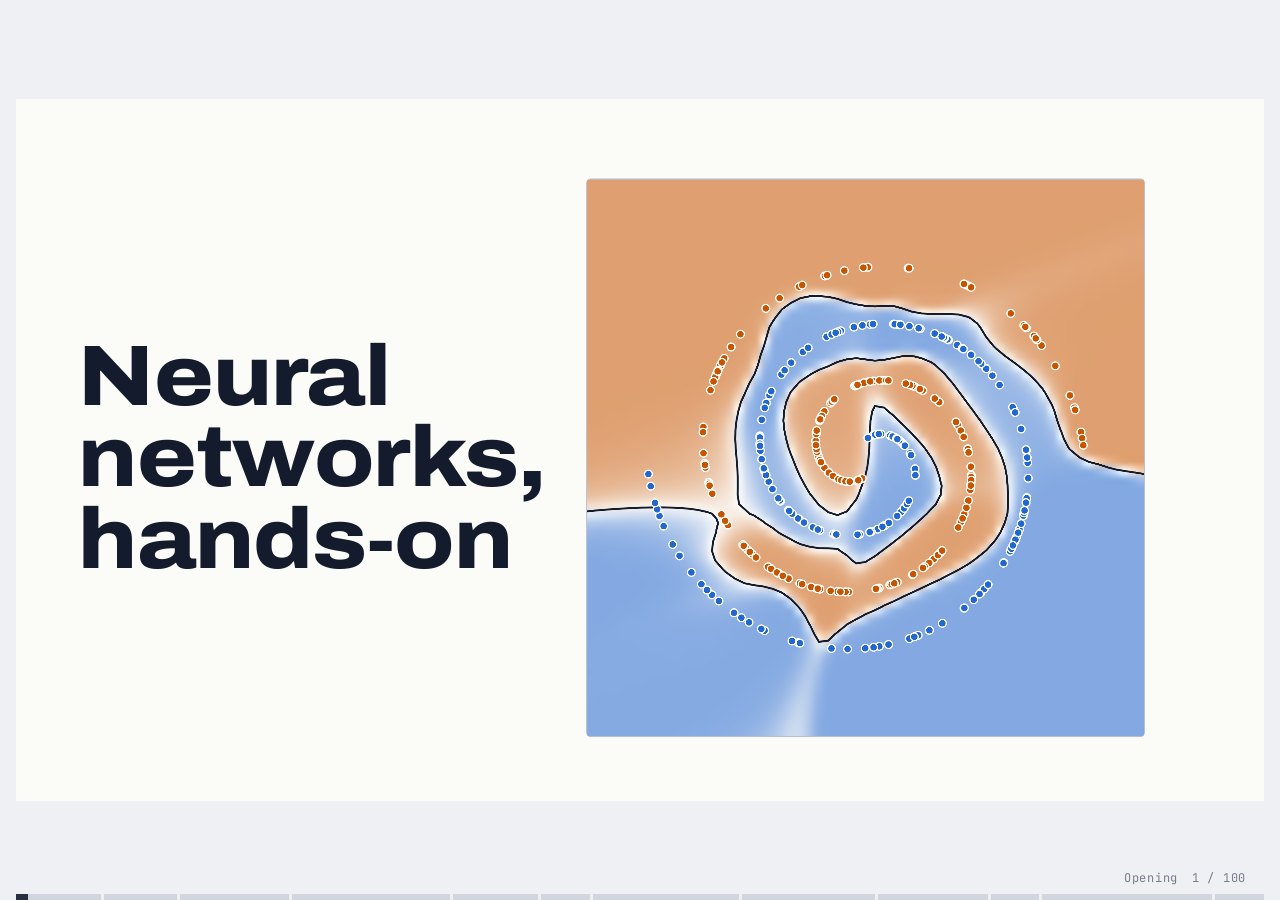
==== commit 7fcf1960: "Add training toolbox: dropout, batch norm, LR schedulers, full training recipe Co-Authored-By: Claud" ====
--- a/ioai-deep-learning/lecture-full.html
+++ b/ioai-deep-learning/lecture-full.html
@@ -7286,6 +7286,247 @@
 
 } catch (e) { console.error('section 08-generalize.js failed', e); }
 
+/* ===== 08b-toolbox.js ===== */
+try {
+Deck.section({ id: 'tool', title: 'Training toolbox', minutes: 12 });
+
+Deck.css(`
+.sec-tool pre.recipe { font-size: 26px; line-height: 1.38; padding: 18px 24px; }
+.sec-tool .tb-two { display: grid; grid-template-columns: 1fr 1fr; gap: 64px; align-items: center; flex: 1; min-height: 0; }
+.sec-tool .tb-cap { font-size: 34px; color: var(--muted); }
+.sec-tool .tb-mode { display: flex; gap: 16px; align-items: center; }
+.sec-tool svg.dg .nrn.off { fill: var(--paper); stroke: var(--bad); stroke-dasharray: 6 6; opacity: .5; }
+.sec-tool svg.dg .w.off { opacity: .08; }
+.sec-tool #tdrop-net { width: 100%; }
+.sec-tool #tdrop-net svg { width: 100%; height: auto; }
+.sec-tool .sched-grid { display: grid; grid-template-columns: minmax(0,1fr) 640px; gap: 40px; align-items: start; flex: 1; min-height: 0; }
+`);
+
+/* ---------- dropout ---------- */
+Deck.slide({
+  id: 'tool-dropout',
+  title: 'Dropout',
+  html: `
+  <h2>Dropout: switch off random neurons while training</h2>
+  <div class="tb-two">
+    <div class="col">
+      <div id="tdrop-net"></div>
+      <div class="tb-mode" id="tdrop-ctl"></div>
+    </div>
+    <div class="col">
+      ${Code.py(`
+        self.drop = nn.Dropout(p=0.2)   # turn off 20%
+
+        def forward(self, x):
+            x = torch.relu(self.fc1(x))
+            x = self.drop(x)
+            return self.fc2(x)
+
+        model.train()   # dropout ON
+        model.eval()    # dropout OFF for predictions
+      `, { hl: '1:1 2:5 3:8-9' })}
+      <p class="tb-cap" data-step="3">Forget <b>model.eval()</b> → noisy, worse predictions.</p>
+    </div>
+  </div>`,
+  init(el, api) {
+    const host = el.querySelector('#tdrop-net');
+    const sizes = [2, 6, 6, 1], W = 760, H = 440;
+    const xs = sizes.map((_, l) => 60 + (W - 120) * l / (sizes.length - 1));
+    const ys = sizes.map(n => Array.from({ length: n }, (_, i) => n === 1 ? H / 2 : 40 + (H - 80) * i / (n - 1)));
+    let s = `<svg class="dg" viewBox="0 0 ${W} ${H}" width="${W}" height="${H}" role="img" aria-label="network with dropout">`;
+    for (let l = 0; l < sizes.length - 1; l++) for (let i = 0; i < sizes[l]; i++) for (let j = 0; j < sizes[l + 1]; j++)
+      s += `<line class="w" data-a="${l}-${i}" data-b="${l + 1}-${j}" x1="${xs[l]}" y1="${ys[l][i]}" x2="${xs[l + 1]}" y2="${ys[l + 1][j]}"/>`;
+    sizes.forEach((n, l) => { for (let i = 0; i < n; i++) s += `<circle class="nrn ${l === 0 ? 'in' : l === sizes.length - 1 ? 'out' : ''}" data-n="${l}-${i}" cx="${xs[l]}" cy="${ys[l][i]}" r="24"/>`; });
+    host.innerHTML = s + '</svg>';
+    let training = true, t = 0;
+    const rng = NN.rng(4);
+    const shuffle = () => {
+      const off = new Set();
+      [1, 2].forEach(l => { for (let i = 0; i < sizes[l]; i++) if (training && rng() < 0.4) off.add(l + '-' + i); });
+      host.querySelectorAll('[data-n]').forEach(c => c.classList.toggle('off', off.has(c.dataset.n)));
+      host.querySelectorAll('line').forEach(w => w.classList.toggle('off', off.has(w.dataset.a) || off.has(w.dataset.b)));
+    };
+    const ctl = el.querySelector('#tdrop-ctl');
+    UI.choice(ctl, [{ value: true, label: 'model.train()' }, { value: false, label: 'model.eval()' }], true, v => { training = v; shuffle(); });
+    shuffle();
+    api.loop(dt => { t += dt; if (t > 0.9) { t = 0; if (training) shuffle(); } return true; });
+  },
+  notes: `
+  <p class="time">2 min</p>
+  <p class="say">Dropout is the bank-teller idea: during training, every step switches off a random 20% of the neurons. No neuron can rely on one particular partner, so the network learns several backup ways to get the answer, and it memorises less.</p>
+  <p class="do">Let the picture flicker: each flash is one training step with different neurons off. Click <b>model.eval()</b>: all neurons come back for predictions. Then → three times through the code.</p>
+  <p class="ask">What happens if you forget model.eval() when you measure validation accuracy?</p>
+  <p class="ans">Dropout stays on, so predictions are random and worse, and the score jumps around between runs.</p>
+  <p>Practical: p = 0.1–0.5 between hidden layers, never on the output. It only helps when the model is overfitting; on a tiny network (like 2-8-8-1) it usually hurts.</p>`,
+});
+
+/* ---------- batch norm ---------- */
+Deck.slide({
+  id: 'tool-bn',
+  title: 'Batch norm',
+  html: `
+  <h2>Batch norm: re-centre every layer’s numbers</h2>
+  <div class="tb-two">
+    <div class="col">
+      <div id="tbn-plot"></div>
+      <div id="tbn-ctl"></div>
+    </div>
+    <div class="col">
+      ${Code.py(`
+        self.fc1 = nn.Linear(2, 64)
+        self.bn1 = nn.BatchNorm1d(64)
+
+        def forward(self, x):
+            x = self.fc1(x)
+            x = self.bn1(x)       # mean 0, spread 1
+            x = torch.relu(x)
+            ...
+      `, { hl: '1:2 2:6' })}
+      <p class="tb-cap" data-step="3">Faster, steadier training. Needs batches of 2 or more, and <b>model.eval()</b> for predictions.</p>
+    </div>
+  </div>`,
+  init(el, api) {
+    const w = 760, h = 440;
+    const cv = Plot.canvas(el.querySelector('#tbn-plot'), w, h);
+    const sx = Plot.scale(-8, 8, 50, w - 20), sy = Plot.scale(0, 1, h - 60, 90);
+    let shift = 4, spread = 2.2;
+    const rng = NN.rng(9);
+    const base = Array.from({ length: 600 }, () => rng.normal());
+    const hist = (vals, color) => {
+      const bins = 48, cnt = new Array(bins).fill(0);
+      vals.forEach(v => { const b = Math.floor((v + 8) / 16 * bins); if (b >= 0 && b < bins) cnt[b]++; });
+      const mx = 90;
+      const ctx = cv.ctx;
+      ctx.fillStyle = color;
+      cnt.forEach((c, b) => {
+        const x0 = sx(-8 + 16 * b / bins), x1 = sx(-8 + 16 * (b + 1) / bins);
+        ctx.fillRect(x0 + 1, sy(Math.min(1, c / mx)), x1 - x0 - 2, sy(0) - sy(Math.min(1, c / mx)));
+      });
+    };
+    const draw = () => {
+      const C = Plot.colors();
+      cv.clear(C.paper);
+      Plot.axes(cv.ctx, sx, sy, { xt: [-8, -4, 0, 4, 8], yt: [], zero: false, grid: false });
+      Plot.text(cv.ctx, 'value of one neuron →', w - 20, h - 4, { color: C.muted, align: 'right', size: 24 });
+      const raw = base.map(v => shift + spread * v);
+      const m = raw.reduce((a, b) => a + b, 0) / raw.length;
+      const sd = Math.sqrt(raw.reduce((a, b) => a + (b - m) ** 2, 0) / raw.length);
+      hist(raw, Plot.alpha(C.muted, 0.45));
+      hist(raw.map(v => (v - m) / sd), Plot.alpha(C.c0, 0.85));
+      Plot.text(cv.ctx, 'before', Math.max(110, Math.min(w - 90, sx(shift))), 62, { color: C.muted, align: 'center', size: 28, weight: 700 });
+      Plot.text(cv.ctx, 'after batch norm', sx(0), 24, { color: C.c0, align: 'center', size: 28, weight: 700 });
+    };
+    const ctl = el.querySelector('#tbn-ctl');
+    UI.slider(ctl, { label: 'shift', min: -5, max: 5, step: 0.1, value: shift, fmt: v => v.toFixed(1), oninput: v => { shift = v; draw(); } });
+    UI.slider(ctl, { label: 'spread', min: 0.4, max: 3, step: 0.05, value: spread, fmt: v => v.toFixed(2), oninput: v => { spread = v; draw(); } });
+    draw();
+    api.onTheme(draw);
+  },
+  notes: `
+  <p class="time">2 min</p>
+  <p class="say">As weights change, the numbers coming out of a layer drift: bigger, smaller, shifted. The next layer has to keep re-adjusting. Batch norm takes each neuron’s values over the current batch and re-centres them to mean 0 and spread 1 (then lets the network learn its own shift and scale).</p>
+  <p class="do">Drag <b>shift</b> and <b>spread</b>: the grey "before" histogram moves around, the blue "after" one stays put. Then → twice through the code.</p>
+  <p class="ask">Why does it need at least 2 examples in a batch?</p>
+  <p class="ans">With one example there is no "average over the batch" to subtract; PyTorch raises an error in training mode. In eval mode it uses running averages saved during training, so remember model.eval().</p>
+  <p>Practical: put it after a Linear (or Conv) layer and before the activation. It lets you use larger learning rates. It is standard in CNNs; for tiny MLPs and tabular data it is optional. Transformers use LayerNorm instead (same idea, per example).</p>`,
+});
+
+/* ---------- LR scheduler code ---------- */
+Deck.slide({
+  id: 'tool-sched',
+  title: 'LR schedulers in PyTorch',
+  html: `
+  <h2>Learning-rate scheduler: two extra lines</h2>
+  <div class="sched-grid">
+    <div class="col">
+    ${Code.py(`
+      from torch.optim.lr_scheduler import CosineAnnealingLR
+      opt = torch.optim.Adam(model.parameters(), lr=1e-3)
+      sched = CosineAnnealingLR(opt, T_max=100)
+
+      for epoch in range(100):
+          for xb, yb in loader:
+              ...              # the five lines
+          sched.step()         # once per epoch
+    `, { hl: '1:1,3 2:8', size: 's' })}
+      <div data-step="3">
+        ${Code.py(`
+          # or: halve lr when validation stops improving
+          sched = ReduceLROnPlateau(opt, factor=0.5, patience=5)
+          sched.step(val_loss)
+        `, { size: 's' })}
+      </div>
+    </div>
+    <div id="tsched-plot"></div>
+  </div>`,
+  init(el, api) {
+    const w = 640, h = 300;
+    const cv = Plot.canvas(el.querySelector('#tsched-plot'), w, h);
+    const sx = Plot.scale(0, 100, 70, w - 20), sy = Plot.scale(0, 1.05, h - 50, 20);
+    const draw = () => {
+      const C = Plot.colors();
+      cv.clear(C.paper);
+      Plot.axes(cv.ctx, sx, sy, { xt: [0, 25, 50, 75, 100], yt: [0, 0.5, 1], fmtY: v => v ? v + '×' : '0', xlabel: 'epoch', ylabel: 'lr' });
+      Plot.fn(cv.ctx, sx, sy, e => 0.5 * (1 + Math.cos(Math.PI * e / 100)), { color: C.ink, width: 5 });
+      Plot.fn(cv.ctx, sx, sy, e => Math.pow(0.5, Math.floor(e / 25)), { color: C.muted, width: 3, dash: [10, 10] });
+      Plot.text(cv.ctx, 'cosine', sx(62), sy(0.42), { size: 26, weight: 700 });
+      Plot.text(cv.ctx, 'halve when stuck', sx(28), sy(0.62), { size: 24, color: C.muted });
+    };
+    draw();
+    api.onTheme(draw);
+  },
+  notes: `
+  <p class="time">2 min</p>
+  <p class="say">Big steps at the start to get near the bottom quickly, small steps at the end to settle into it. A scheduler changes the learning rate for you as training goes on.</p>
+  <p class="do">→ 1: create it next to the optimizer. → 2: call <b>sched.step()</b> once per epoch, after the batch loop. → 3: the other common choice, ReduceLROnPlateau, which watches the validation loss.</p>
+  <p class="ask">Where does sched.step() go: inside the batch loop or after it?</p>
+  <p class="ans">For epoch-based schedulers like CosineAnnealingLR and StepLR: once per epoch, after the batches. (OneCycleLR is the exception: once per batch.) Calling it in the wrong place makes the learning rate drop far too fast.</p>
+  <p>Olympiad default: Adam or AdamW plus cosine, or ReduceLROnPlateau when you don't know how many epochs you need. A schedule usually gives a small extra gain, not a miracle.</p>`,
+});
+
+/* ---------- full recipe ---------- */
+Deck.slide({
+  id: 'tool-recipe',
+  title: 'The full recipe',
+  html: `
+  <h2>Everything together</h2>
+  ${Code.py(`
+    opt = torch.optim.AdamW(model.parameters(), lr=1e-2, weight_decay=0.01)
+    sched = torch.optim.lr_scheduler.CosineAnnealingLR(opt, T_max=50)
+    best, wait = 1e9, 0
+    for epoch in range(50):
+        model.train()
+        for xb, yb in loader:
+            loss = loss_fn(model(xb), yb)
+            opt.zero_grad(); loss.backward()
+            nn.utils.clip_grad_norm_(model.parameters(), 1.0)
+            opt.step()
+        sched.step()
+        model.eval()
+        with torch.no_grad(): val = loss_fn(model(Xv), yv).item()
+        if val < best: best, best_w, wait = val, copy.deepcopy(model.state_dict()), 0
+        else: wait += 1
+        if wait >= 10: break           # early stopping
+    model.load_state_dict(best_w)
+  `, { size: 's', hl: '1:1 2:9 3:2,11 4:5,12 5:14-17', cls: 'recipe' })}
+`,
+  notes: `
+  <p class="time">3 min</p>
+  <p class="say">This is a complete, competition-ready training loop: the five beats plus four safety features. You will not need all of them every time, but you should know where each line goes.</p>
+  <p class="do">Press → five times; each step highlights one feature:</p>
+  <ol>
+    <li><b>AdamW with weight_decay</b>: gently pulls every weight towards 0, so the model stays simpler (less overfitting).</li>
+    <li><b>clip_grad_norm_</b>: if one batch produces a huge gradient, it is scaled down, so one bad step can't wreck training. Goes between backward() and step().</li>
+    <li><b>Scheduler</b>: created next to the optimizer, stepped once per epoch.</li>
+    <li><b>model.train() / model.eval()</b>: switches dropout and batch norm between training and prediction behaviour.</li>
+    <li><b>Early stopping</b>: remember the weights with the best validation loss (deepcopy, otherwise the "copy" keeps changing), stop when it hasn't improved for 10 epochs, and load the best weights at the end.</li>
+  </ol>
+  <p class="ask">Why copy.deepcopy and not just best_w = model.state_dict()?</p>
+  <p class="ans">state_dict() returns references to the live weights, which keep changing as training continues. deepcopy freezes a real snapshot.</p>`,
+});
+
+} catch (e) { console.error('section 08b-toolbox.js failed', e); }
+
 /* ===== 09-tasks.js ===== */
 try {
 Deck.section({ id: 'task', title: 'Olympiad playbook and the two tasks', minutes: 22 });
